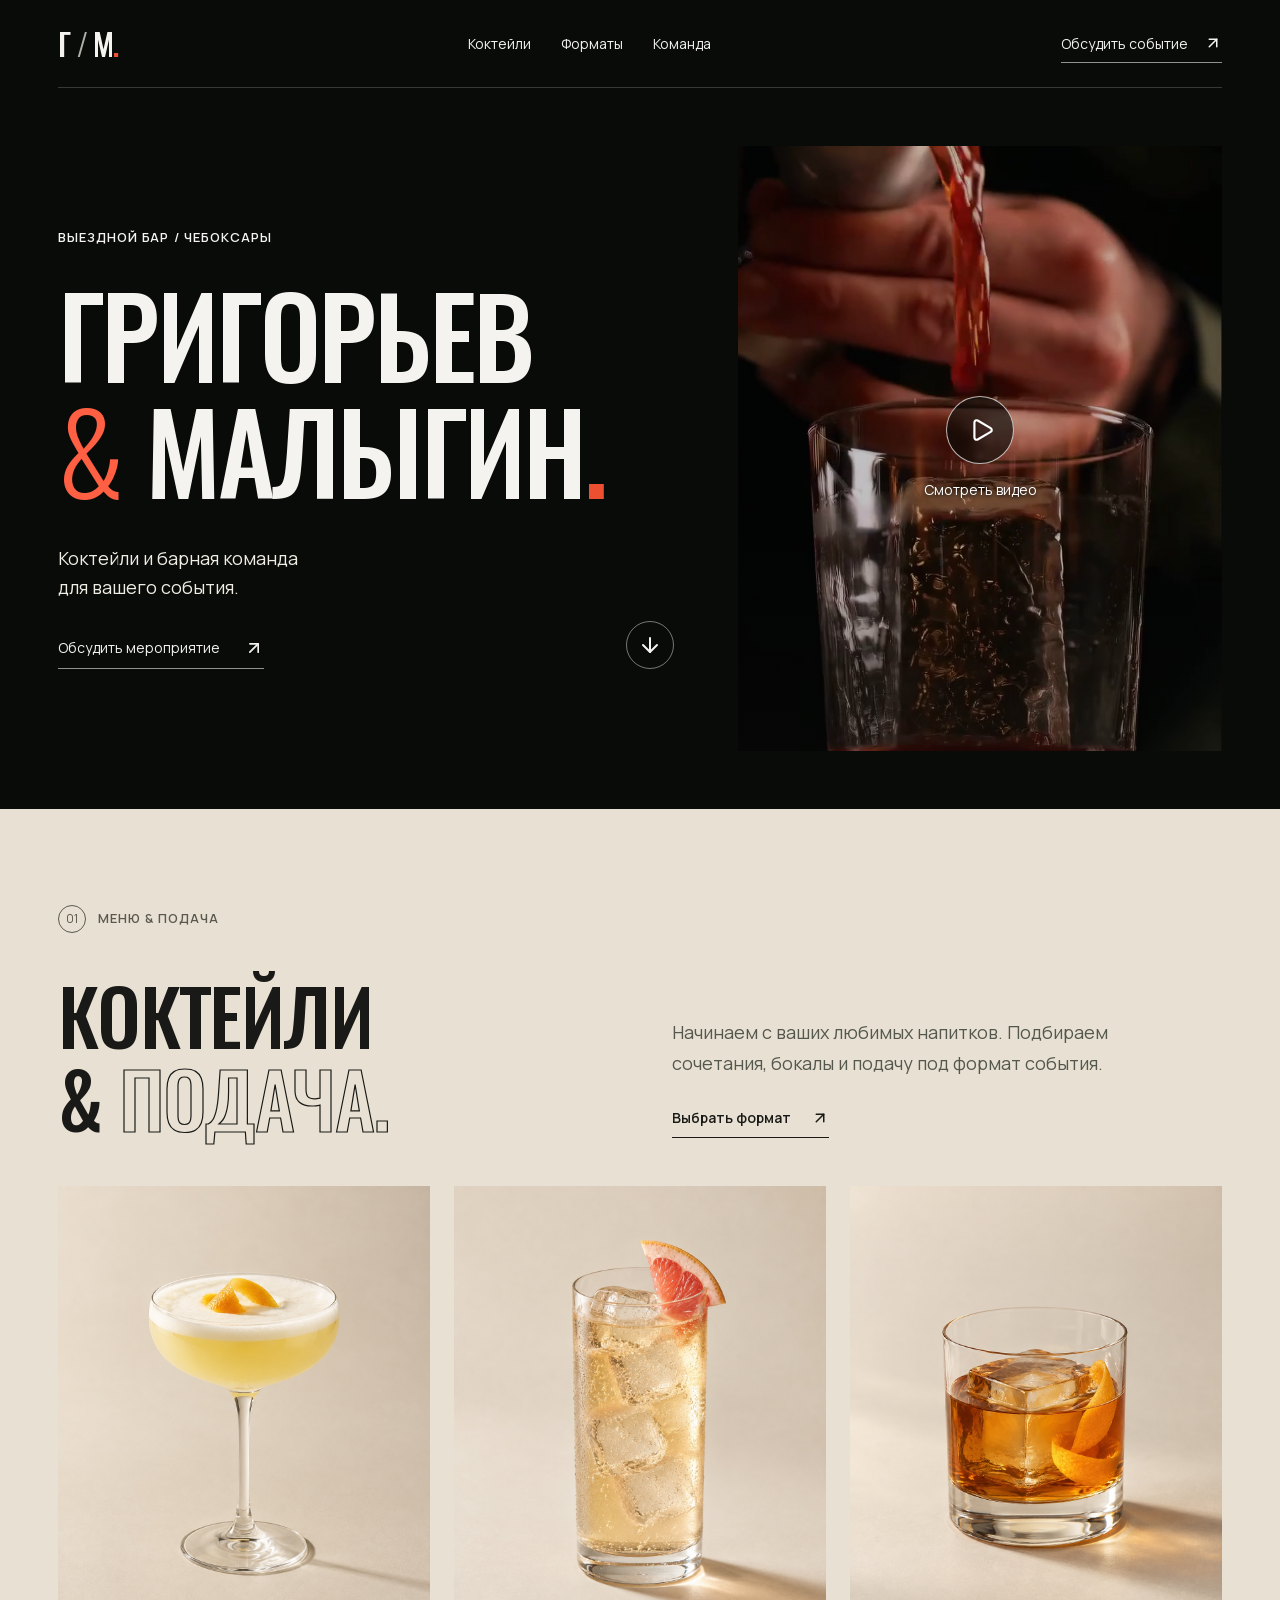
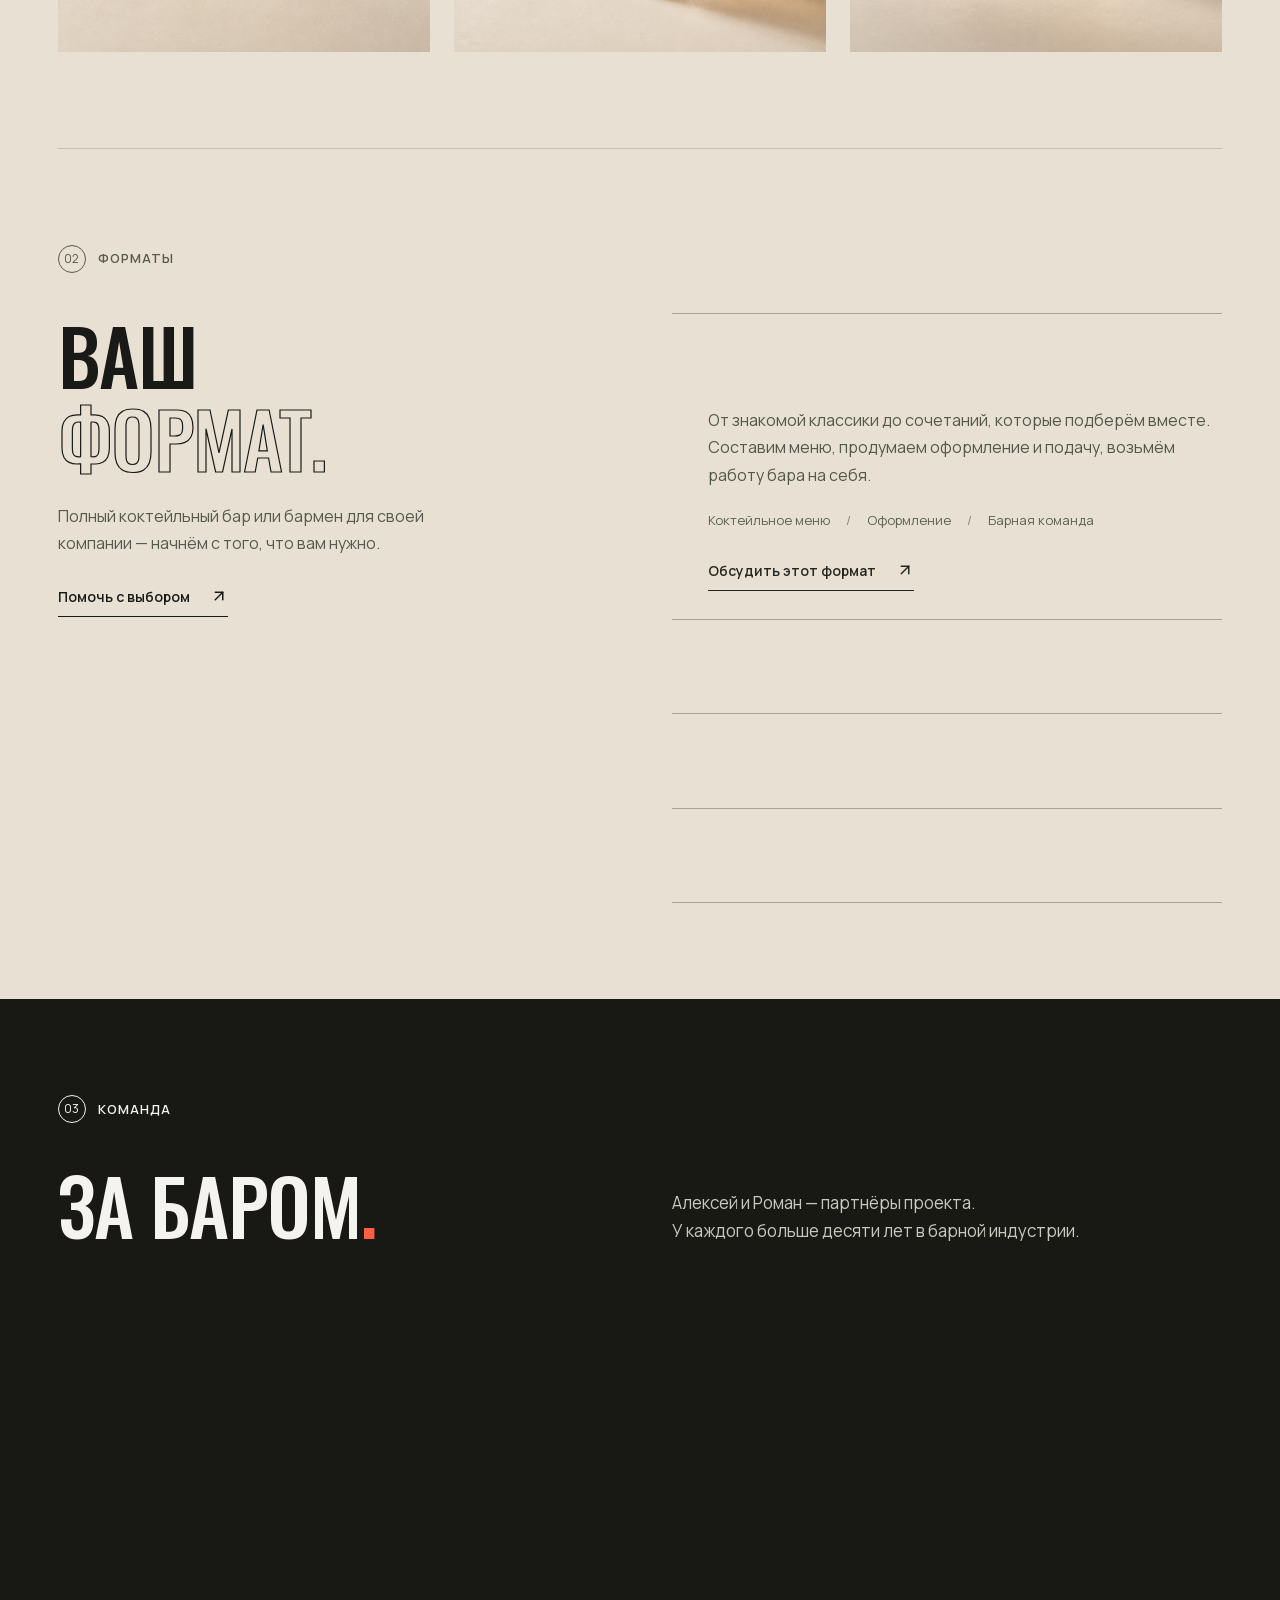
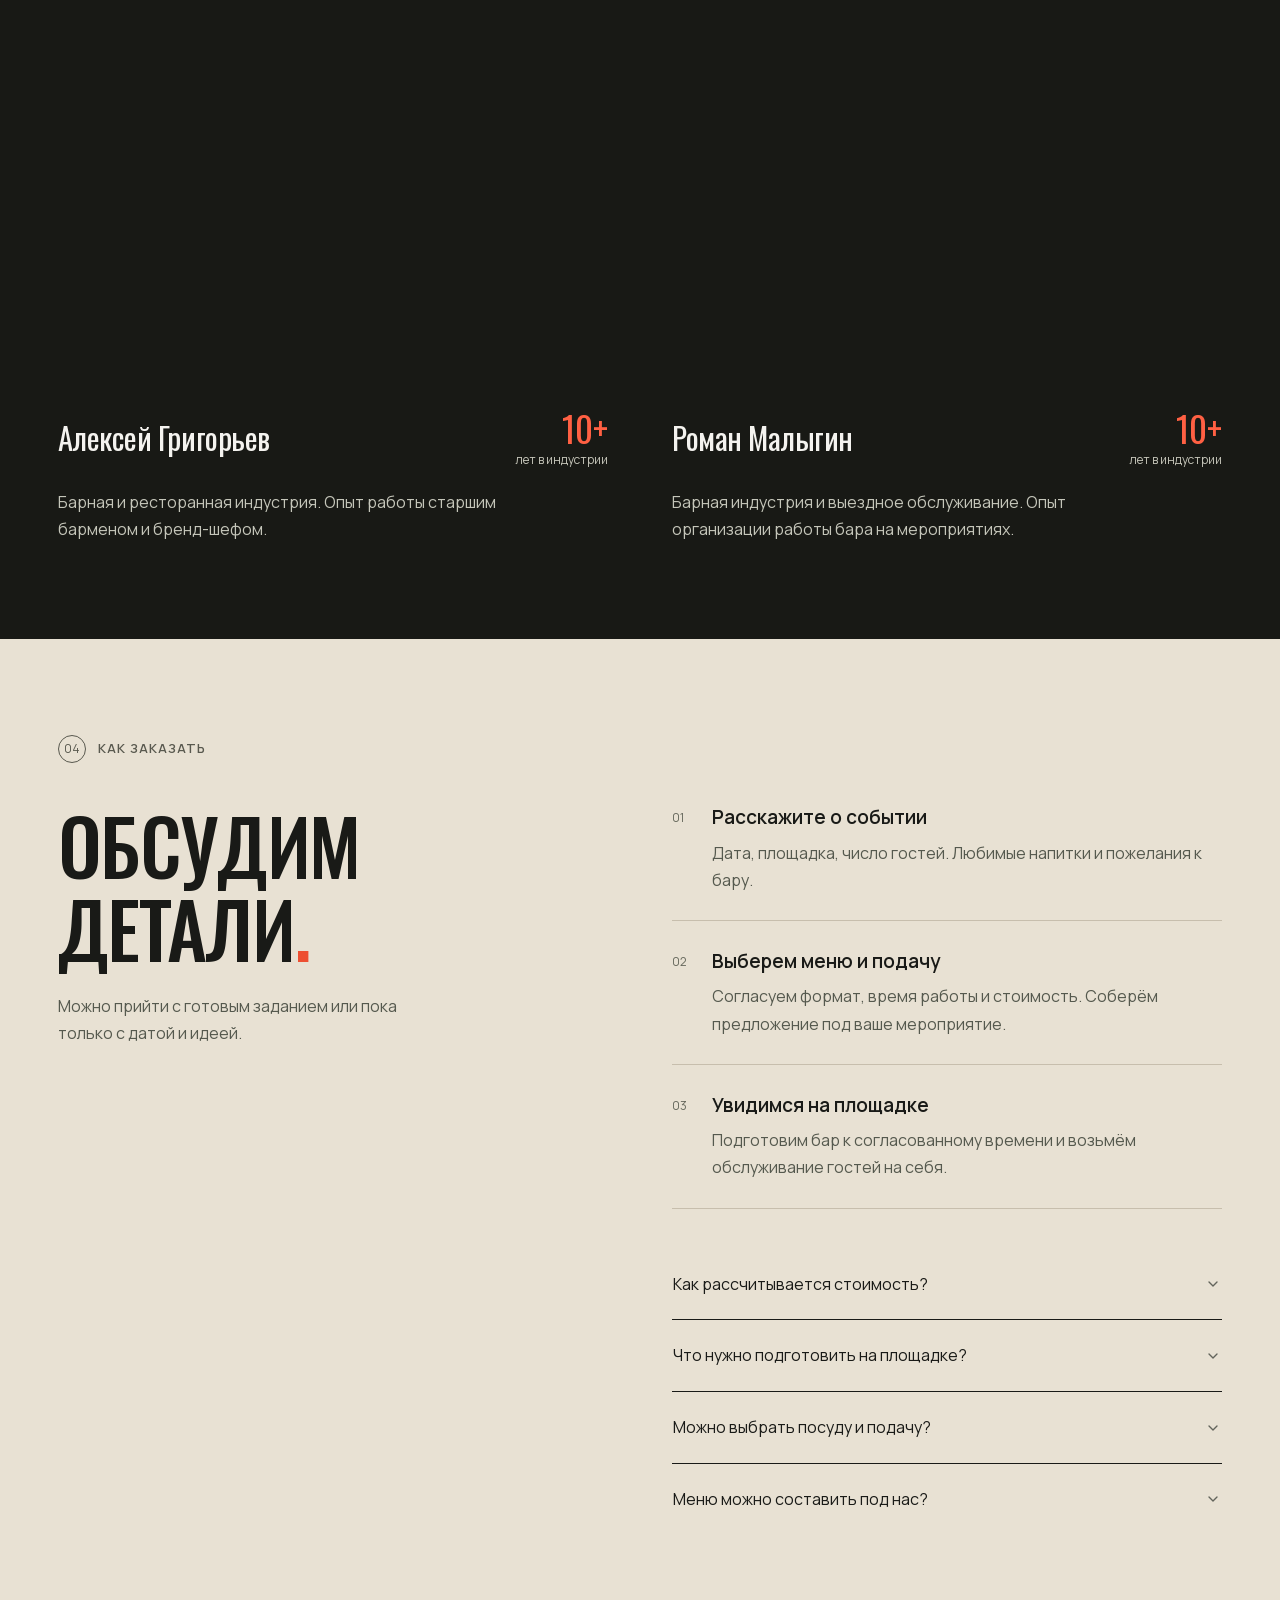
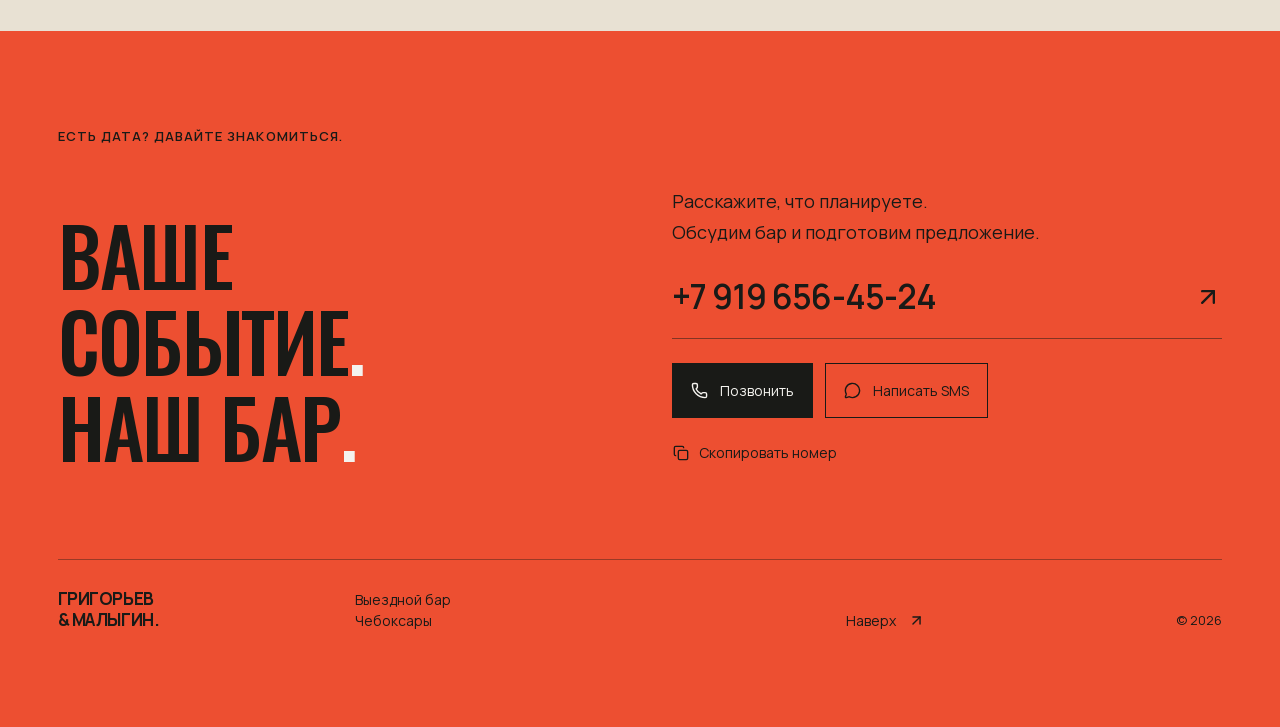
==== index.html @ aa50ca81 "Improve mobile playback and reduce initial page load" ====
<!doctype html><html lang="ru"><head><meta charset="utf-8"><meta name="viewport" content="width=device-width,initial-scale=1"><meta name="robots" content="noindex,nofollow"><title>Григорьев & Малыгин — выездной бар</title><link rel="icon" href="[data-uri]"><style>/*! tailwindcss v4.2.1 | MIT License | https://tailwindcss.com */
@layer properties;
@layer theme, base, components, utilities;
@layer theme {
  :root, :host {
    --font-mono: ui-monospace, SFMono-Regular, Menlo, Monaco, Consolas, "Liberation Mono",
      "Courier New", monospace;
    --color-black: #000;
    --color-white: #fff;
    --spacing: 0.25rem;
    --container-xs: 20rem;
    --container-sm: 24rem;
    --text-xs: 0.75rem;
    --text-xs--line-height: calc(1 / 0.75);
    --text-sm: 0.875rem;
    --text-sm--line-height: calc(1.25 / 0.875);
    --text-base: 1rem;
    --text-base--line-height: calc(1.5 / 1);
    --font-weight-normal: 400;
    --font-weight-medium: 500;
    --tracking-tight: -0.025em;
    --tracking-widest: 0.1em;
    --leading-tight: 1.25;
    --leading-snug: 1.375;
    --leading-normal: 1.5;
    --leading-relaxed: 1.625;
    --radius-sm: 0.25rem;
    --radius-md: 0.375rem;
    --radius-xl: 0.75rem;
    --radius-2xl: 1rem;
    --radius-4xl: 2rem;
    --ease-in-out: cubic-bezier(0.4, 0, 0.2, 1);
    --animate-spin: spin 1s linear infinite;
    --animate-pulse: pulse 2s cubic-bezier(0.4, 0, 0.6, 1) infinite;
    --blur-xs: 4px;
    --aspect-video: 16 / 9;
    --default-transition-duration: 150ms;
    --default-transition-timing-function: cubic-bezier(0.4, 0, 0.2, 1);
    --default-font-family: var(--font-body);
    --default-mono-font-family: var(--font-mono);
    --color-border: var(--border);
    --color-popover: var(--popover);
  }
}
@layer base {
  *, ::after, ::before, ::backdrop, ::file-selector-button {
    box-sizing: border-box;
    margin: 0;
    padding: 0;
    border: 0 solid;
  }
  html, :host {
    line-height: 1.5;
    -webkit-text-size-adjust: 100%;
    tab-size: 4;
    font-family: var(--default-font-family, ui-sans-serif, system-ui, sans-serif, "Apple Color Emoji", "Segoe UI Emoji", "Segoe UI Symbol", "Noto Color Emoji");
    font-feature-settings: var(--default-font-feature-settings, normal);
    font-variation-settings: var(--default-font-variation-settings, normal);
    -webkit-tap-highlight-color: transparent;
  }
  hr {
    height: 0;
    color: inherit;
    border-top-width: 1px;
  }
  abbr:where([title]) {
    -webkit-text-decoration: underline dotted;
    text-decoration: underline dotted;
  }
  h1, h2, h3, h4, h5, h6 {
    font-size: inherit;
    font-weight: inherit;
  }
  a {
    color: inherit;
    -webkit-text-decoration: inherit;
    text-decoration: inherit;
  }
  b, strong {
    font-weight: bolder;
  }
  code, kbd, samp, pre {
    font-family: var(--default-mono-font-family, ui-monospace, SFMono-Regular, Menlo, Monaco, Consolas, "Liberation Mono", "Courier New", monospace);
    font-feature-settings: var(--default-mono-font-feature-settings, normal);
    font-variation-settings: var(--default-mono-font-variation-settings, normal);
    font-size: 1em;
  }
  small {
    font-size: 80%;
  }
  sub, sup {
    font-size: 75%;
    line-height: 0;
    position: relative;
    vertical-align: baseline;
  }
  sub {
    bottom: -0.25em;
  }
  sup {
    top: -0.5em;
  }
  table {
    text-indent: 0;
    border-color: inherit;
    border-collapse: collapse;
  }
  :-moz-focusring {
    outline: auto;
  }
  progress {
    vertical-align: baseline;
  }
  summary {
    display: list-item;
  }
  ol, ul, menu {
    list-style: none;
  }
  img, svg, video, canvas, audio, iframe, embed, object {
    display: block;
    vertical-align: middle;
  }
  img, video {
    max-width: 100%;
    height: auto;
  }
  button, input, select, optgroup, textarea, ::file-selector-button {
    font: inherit;
    font-feature-settings: inherit;
    font-variation-settings: inherit;
    letter-spacing: inherit;
    color: inherit;
    border-radius: 0;
    background-color: transparent;
    opacity: 1;
  }
  :where(select:is([multiple], [size])) optgroup {
    font-weight: bolder;
  }
  :where(select:is([multiple], [size])) optgroup option {
    padding-inline-start: 20px;
  }
  ::file-selector-button {
    margin-inline-end: 4px;
  }
  ::placeholder {
    opacity: 1;
  }
  @supports (not (-webkit-appearance: -apple-pay-button))  or (contain-intrinsic-size: 1px) {
    ::placeholder {
      color: currentcolor;
      @supports (color: color-mix(in lab, red, red)) {
        color: color-mix(in oklab, currentcolor 50%, transparent);
      }
    }
  }
  textarea {
    resize: vertical;
  }
  ::-webkit-search-decoration {
    -webkit-appearance: none;
  }
  ::-webkit-date-and-time-value {
    min-height: 1lh;
    text-align: inherit;
  }
  ::-webkit-datetime-edit {
    display: inline-flex;
  }
  ::-webkit-datetime-edit-fields-wrapper {
    padding: 0;
  }
  ::-webkit-datetime-edit, ::-webkit-datetime-edit-year-field, ::-webkit-datetime-edit-month-field, ::-webkit-datetime-edit-day-field, ::-webkit-datetime-edit-hour-field, ::-webkit-datetime-edit-minute-field, ::-webkit-datetime-edit-second-field, ::-webkit-datetime-edit-millisecond-field, ::-webkit-datetime-edit-meridiem-field {
    padding-block: 0;
  }
  ::-webkit-calendar-picker-indicator {
    line-height: 1;
  }
  :-moz-ui-invalid {
    box-shadow: none;
  }
  button, input:where([type="button"], [type="reset"], [type="submit"]), ::file-selector-button {
    appearance: button;
  }
  ::-webkit-inner-spin-button, ::-webkit-outer-spin-button {
    height: auto;
  }
  [hidden]:where(:not([hidden="until-found"])) {
    display: none !important;
  }
}
@layer utilities {
  .\@container\/card-header {
    container-type: inline-size;
    container-name: card-header;
  }
  .\@container\/field-group {
    container-type: inline-size;
    container-name: field-group;
  }
  .pointer-events-auto {
    pointer-events: auto;
  }
  .pointer-events-none {
    pointer-events: none;
  }
  .invisible {
    visibility: hidden;
  }
  .visible {
    visibility: visible;
  }
  .sr-only {
    position: absolute;
    width: 1px;
    height: 1px;
    padding: 0;
    margin: -1px;
    overflow: hidden;
    clip-path: inset(50%);
    white-space: nowrap;
    border-width: 0;
  }
  .absolute {
    position: absolute;
  }
  .fixed {
    position: fixed;
  }
  .relative {
    position: relative;
  }
  .inset-0 {
    inset: calc(var(--spacing) * 0);
  }
  .inset-x-0 {
    inset-inline: calc(var(--spacing) * 0);
  }
  .inset-x-4 {
    inset-inline: calc(var(--spacing) * 4);
  }
  .inset-y-0 {
    inset-block: calc(var(--spacing) * 0);
  }
  .inset-s-1\/2 {
    inset-inline-start: calc(1 / 2 * 100%);
  }
  .start {
    inset-inline-start: var(--spacing);
  }
  .end {
    inset-inline-end: var(--spacing);
  }
  .-top-12 {
    top: calc(var(--spacing) * -12);
  }
  .top-0 {
    top: calc(var(--spacing) * 0);
  }
  .top-1\.5 {
    top: calc(var(--spacing) * 1.5);
  }
  .top-1\/2 {
    top: calc(1 / 2 * 100%);
  }
  .top-1\/3 {
    top: calc(1 / 3 * 100%);
  }
  .top-2 {
    top: calc(var(--spacing) * 2);
  }
  .top-3 {
    top: calc(var(--spacing) * 3);
  }
  .top-3\.5 {
    top: calc(var(--spacing) * 3.5);
  }
  .top-\[60\%\] {
    top: 60%;
  }
  .top-full {
    top: 100%;
  }
  .top-px {
    top: 1px;
  }
  .-right-12 {
    right: calc(var(--spacing) * -12);
  }
  .right-0 {
    right: calc(var(--spacing) * 0);
  }
  .right-1 {
    right: calc(var(--spacing) * 1);
  }
  .right-2 {
    right: calc(var(--spacing) * 2);
  }
  .right-2\.5 {
    right: calc(var(--spacing) * 2.5);
  }
  .right-3 {
    right: calc(var(--spacing) * 3);
  }
  .-bottom-12 {
    bottom: calc(var(--spacing) * -12);
  }
  .bottom-0 {
    bottom: calc(var(--spacing) * 0);
  }
  .bottom-4 {
    bottom: calc(var(--spacing) * 4);
  }
  .-left-12 {
    left: calc(var(--spacing) * -12);
  }
  .left-1\.5 {
    left: calc(var(--spacing) * 1.5);
  }
  .left-1\/2 {
    left: calc(1 / 2 * 100%);
  }
  .left-3 {
    left: calc(var(--spacing) * 3);
  }
  .isolate {
    isolation: isolate;
  }
  .z-0 {
    z-index: 0;
  }
  .z-1 {
    z-index: 1;
  }
  .z-10 {
    z-index: 10;
  }
  .z-20 {
    z-index: 20;
  }
  .z-50 {
    z-index: 50;
  }
  .z-\[calc\(1000-var\(--toast-index\)\)\] {
    z-index: calc(1000 - var(--toast-index));
  }
  .order-first {
    order: -9999;
  }
  .order-last {
    order: 9999;
  }
  .col-start-2 {
    grid-column-start: 2;
  }
  .row-span-2 {
    grid-row: span 2 / span 2;
  }
  .row-start-1 {
    grid-row-start: 1;
  }
  .m-\(--drawer-inset\,0px\) {
    margin: var(--drawer-inset,0px);
  }
  .-mx-1 {
    margin-inline: calc(var(--spacing) * -1);
  }
  .-mx-4 {
    margin-inline: calc(var(--spacing) * -4);
  }
  .mx-2 {
    margin-inline: calc(var(--spacing) * 2);
  }
  .mx-3\.5 {
    margin-inline: calc(var(--spacing) * 3.5);
  }
  .mx-auto {
    margin-inline: auto;
  }
  .-my-2 {
    margin-block: calc(var(--spacing) * -2);
  }
  .my-0\.5 {
    margin-block: calc(var(--spacing) * 0.5);
  }
  .my-1 {
    margin-block: calc(var(--spacing) * 1);
  }
  .my-2 {
    margin-block: calc(var(--spacing) * 2);
  }
  .my-auto {
    margin-block: auto;
  }
  .-mt-4 {
    margin-top: calc(var(--spacing) * -4);
  }
  .mt-0\.5 {
    margin-top: calc(var(--spacing) * 0.5);
  }
  .mt-2 {
    margin-top: calc(var(--spacing) * 2);
  }
  .mt-4 {
    margin-top: calc(var(--spacing) * 4);
  }
  .mt-auto {
    margin-top: auto;
  }
  .-mb-4 {
    margin-bottom: calc(var(--spacing) * -4);
  }
  .mb-1\.5 {
    margin-bottom: calc(var(--spacing) * 1.5);
  }
  .mb-2 {
    margin-bottom: calc(var(--spacing) * 2);
  }
  .-ml-1 {
    margin-left: calc(var(--spacing) * -1);
  }
  .-ml-4 {
    margin-left: calc(var(--spacing) * -4);
  }
  .ml-1 {
    margin-left: calc(var(--spacing) * 1);
  }
  .ml-4 {
    margin-left: calc(var(--spacing) * 4);
  }
  .ml-auto {
    margin-left: auto;
  }
  .line-clamp-1 {
    overflow: hidden;
    display: -webkit-box;
    -webkit-box-orient: vertical;
    -webkit-line-clamp: 1;
  }
  .line-clamp-2 {
    overflow: hidden;
    display: -webkit-box;
    -webkit-box-orient: vertical;
    -webkit-line-clamp: 2;
  }
  .no-scrollbar {
    -ms-overflow-style: none;
    scrollbar-width: none;
    &::-webkit-scrollbar {
      display: none;
    }
  }
  .block {
    display: block;
  }
  .flex {
    display: flex;
  }
  .grid {
    display: grid;
  }
  .hidden {
    display: none;
  }
  .inline-flex {
    display: inline-flex;
  }
  .table {
    display: table;
  }
  .table-caption {
    display: table-caption;
  }
  .table-cell {
    display: table-cell;
  }
  .table-row {
    display: table-row;
  }
  .field-sizing-content {
    field-sizing: content;
  }
  .aspect-\(--ratio\) {
    aspect-ratio: var(--ratio);
  }
  .aspect-square {
    aspect-ratio: 1 / 1;
  }
  .aspect-video {
    aspect-ratio: var(--aspect-video);
  }
  .size-\(--cell-size\) {
    width: var(--cell-size);
    height: var(--cell-size);
  }
  .size-2 {
    width: calc(var(--spacing) * 2);
    height: calc(var(--spacing) * 2);
  }
  .size-2\.5 {
    width: calc(var(--spacing) * 2.5);
    height: calc(var(--spacing) * 2.5);
  }
  .size-3 {
    width: calc(var(--spacing) * 3);
    height: calc(var(--spacing) * 3);
  }
  .size-4 {
    width: calc(var(--spacing) * 4);
    height: calc(var(--spacing) * 4);
  }
  .size-5 {
    width: calc(var(--spacing) * 5);
    height: calc(var(--spacing) * 5);
  }
  .size-6 {
    width: calc(var(--spacing) * 6);
    height: calc(var(--spacing) * 6);
  }
  .size-7 {
    width: calc(var(--spacing) * 7);
    height: calc(var(--spacing) * 7);
  }
  .size-8 {
    width: calc(var(--spacing) * 8);
    height: calc(var(--spacing) * 8);
  }
  .size-9 {
    width: calc(var(--spacing) * 9);
    height: calc(var(--spacing) * 9);
  }
  .size-10 {
    width: calc(var(--spacing) * 10);
    height: calc(var(--spacing) * 10);
  }
  .size-auto {
    width: auto;
    height: auto;
  }
  .size-full {
    width: 100%;
    height: 100%;
  }
  .h-\(--accordion-panel-height\) {
    height: var(--accordion-panel-height);
  }
  .h-\(--cell-size\) {
    height: var(--cell-size);
  }
  .h-\(--drawer-content-height\) {
    height: var(--drawer-content-height);
  }
  .h-\(--height\) {
    height: var(--height);
  }
  .h-\(--popup-height\) {
    height: var(--popup-height);
  }
  .h-\(--positioner-height\) {
    height: var(--positioner-height);
  }
  .h-1 {
    height: calc(var(--spacing) * 1);
  }
  .h-1\.5 {
    height: calc(var(--spacing) * 1.5);
  }
  .h-2 {
    height: calc(var(--spacing) * 2);
  }
  .h-2\.5 {
    height: calc(var(--spacing) * 2.5);
  }
  .h-4 {
    height: calc(var(--spacing) * 4);
  }
  .h-5 {
    height: calc(var(--spacing) * 5);
  }
  .h-6 {
    height: calc(var(--spacing) * 6);
  }
  .h-7 {
    height: calc(var(--spacing) * 7);
  }
  .h-8 {
    height: calc(var(--spacing) * 8);
  }
  .h-8\! {
    height: calc(var(--spacing) * 8) !important;
  }
  .h-9 {
    height: calc(var(--spacing) * 9);
  }
  .h-10 {
    height: calc(var(--spacing) * 10);
  }
  .h-12 {
    height: calc(var(--spacing) * 12);
  }
  .h-\[calc\(--spacing\(5\.25\)\)\] {
    height: calc(calc(var(--spacing) * 5.25));
  }
  .h-\[calc\(100\%-1px\)\] {
    height: calc(100% - 1px);
  }
  .h-auto {
    height: auto;
  }
  .h-full {
    height: 100%;
  }
  .h-max {
    height: max-content;
  }
  .h-px {
    height: 1px;
  }
  .h-svh {
    height: 100svh;
  }
  .max-h-\(--available-height\) {
    max-height: var(--available-height);
  }
  .max-h-\(--drawer-content-max-height\,none\) {
    max-height: var(--drawer-content-max-height,none);
  }
  .max-h-72 {
    max-height: calc(var(--spacing) * 72);
  }
  .max-h-\[min\(calc\(--spacing\(72\)---spacing\(9\)\)\,calc\(var\(--available-height\)---spacing\(9\)\)\)\] {
    max-height: min(calc(calc(var(--spacing) * 72) - calc(var(--spacing) * 9)), calc(var(--available-height) - calc(var(--spacing) * 9)));
  }
  .min-h-0 {
    min-height: calc(var(--spacing) * 0);
  }
  .min-h-4 {
    min-height: calc(var(--spacing) * 4);
  }
  .min-h-8 {
    min-height: calc(var(--spacing) * 8);
  }
  .min-h-16 {
    min-height: calc(var(--spacing) * 16);
  }
  .min-h-dvh {
    min-height: 100dvh;
  }
  .min-h-full {
    min-height: 100%;
  }
  .min-h-svh {
    min-height: 100svh;
  }
  .w-\(--anchor-width\) {
    width: var(--anchor-width);
  }
  .w-\(--cell-size\) {
    width: var(--cell-size);
  }
  .w-\(--drawer-content-width\,auto\) {
    width: var(--drawer-content-width,auto);
  }
  .w-\(--popup-width\) {
    width: var(--popup-width);
  }
  .w-\(--positioner-width\) {
    width: var(--positioner-width);
  }
  .w-\(--sidebar-width\) {
    width: var(--sidebar-width);
  }
  .w-0 {
    width: calc(var(--spacing) * 0);
  }
  .w-1 {
    width: calc(var(--spacing) * 1);
  }
  .w-2 {
    width: calc(var(--spacing) * 2);
  }
  .w-2\.5 {
    width: calc(var(--spacing) * 2.5);
  }
  .w-4 {
    width: calc(var(--spacing) * 4);
  }
  .w-5 {
    width: calc(var(--spacing) * 5);
  }
  .w-10 {
    width: calc(var(--spacing) * 10);
  }
  .w-24 {
    width: calc(var(--spacing) * 24);
  }
  .w-64 {
    width: calc(var(--spacing) * 64);
  }
  .w-72 {
    width: calc(var(--spacing) * 72);
  }
  .w-auto {
    width: auto;
  }
  .w-fit {
    width: fit-content;
  }
  .w-full {
    width: 100%;
  }
  .w-max {
    width: max-content;
  }
  .w-px {
    width: 1px;
  }
  .max-w-\(--available-width\) {
    max-width: var(--available-width);
  }
  .max-w-\(--skeleton-width\) {
    max-width: var(--skeleton-width);
  }
  .max-w-\[80\%\] {
    max-width: 80%;
  }
  .max-w-\[calc\(100\%-2rem\)\] {
    max-width: calc(100% - 2rem);
  }
  .max-w-full {
    max-width: 100%;
  }
  .max-w-max {
    max-width: max-content;
  }
  .max-w-sm {
    max-width: var(--container-sm);
  }
  .max-w-xs {
    max-width: var(--container-xs);
  }
  .min-w-\(--cell-size\) {
    min-width: var(--cell-size);
  }
  .min-w-0 {
    min-width: calc(var(--spacing) * 0);
  }
  .min-w-5 {
    min-width: calc(var(--spacing) * 5);
  }
  .min-w-7 {
    min-width: calc(var(--spacing) * 7);
  }
  .min-w-8 {
    min-width: calc(var(--spacing) * 8);
  }
  .min-w-9 {
    min-width: calc(var(--spacing) * 9);
  }
  .min-w-16 {
    min-width: calc(var(--spacing) * 16);
  }
  .min-w-32 {
    min-width: calc(var(--spacing) * 32);
  }
  .min-w-36 {
    min-width: calc(var(--spacing) * 36);
  }
  .min-w-40 {
    min-width: calc(var(--spacing) * 40);
  }
  .min-w-\[96px\] {
    min-width: 96px;
  }
  .min-w-\[calc\(var\(--anchor-width\)\+--spacing\(7\)\)\] {
    min-width: calc(var(--anchor-width) + calc(var(--spacing) * 7));
  }
  .flex-1 {
    flex: 1;
  }
  .shrink-0 {
    flex-shrink: 0;
  }
  .grow {
    flex-grow: 1;
  }
  .grow-0 {
    flex-grow: 0;
  }
  .basis-full {
    flex-basis: 100%;
  }
  .caption-bottom {
    caption-side: bottom;
  }
  .border-collapse {
    border-collapse: collapse;
  }
  .origin-\(--transform-origin\) {
    transform-origin: var(--transform-origin);
  }
  .origin-bottom {
    transform-origin: bottom;
  }
  .-translate-x-1\/2 {
    --tw-translate-x: calc(calc(1 / 2 * 100%) * -1);
    translate: var(--tw-translate-x) var(--tw-translate-y);
  }
  .-translate-x-px {
    --tw-translate-x: -1px;
    translate: var(--tw-translate-x) var(--tw-translate-y);
  }
  .translate-x-px {
    --tw-translate-x: 1px;
    translate: var(--tw-translate-x) var(--tw-translate-y);
  }
  .-translate-y-1\/2 {
    --tw-translate-y: calc(calc(1 / 2 * 100%) * -1);
    translate: var(--tw-translate-x) var(--tw-translate-y);
  }
  .-translate-y-3\/4 {
    --tw-translate-y: calc(calc(3 / 4 * 100%) * -1);
    translate: var(--tw-translate-x) var(--tw-translate-y);
  }
  .translate-y-0 {
    --tw-translate-y: calc(var(--spacing) * 0);
    translate: var(--tw-translate-x) var(--tw-translate-y);
  }
  .translate-y-3\/4 {
    --tw-translate-y: calc(3 / 4 * 100%);
    translate: var(--tw-translate-x) var(--tw-translate-y);
  }
  .translate-y-\[calc\(-50\%-2px\)\] {
    --tw-translate-y: calc(-50% - 2px);
    translate: var(--tw-translate-x) var(--tw-translate-y);
  }
  .rotate-45 {
    rotate: 45deg;
  }
  .rotate-90 {
    rotate: 90deg;
  }
  .\[transform\:translateX\(var\(--toast-swipe-movement-x\)\)_translateY\(calc\(var\(--toast-swipe-movement-y\)-\(var\(--toast-index\)\*var\(--peek\)\)-\(var\(--shrink\)\*var\(--height\)\)\)\)_scale\(var\(--scale\)\)\] {
    transform: translateX(var(--toast-swipe-movement-x)) translateY(calc(var(--toast-swipe-movement-y) - (var(--toast-index) * var(--peek)) - (var(--shrink) * var(--height)))) scale(var(--scale));
  }
  .transform-\[translate3d\(var\(--translate-x\,0px\)\,var\(--translate-y\,0px\)\,0\)_scale\(var\(--stack-scale\)\)\] {
    transform: translate3d(var(--translate-x,0px),var(--translate-y,0px),0) scale(var(--stack-scale));
  }
  .scroll-fade-x {
    --_scroll-fade-size-s: var(
    --scroll-fade-s-size,
    var(--scroll-fade-size, min(12%, calc(var(--spacing) * 10)))
  );
    --_scroll-fade-size-e: var(
    --scroll-fade-e-size,
    var(--scroll-fade-size, min(12%, calc(var(--spacing) * 10)))
  );
    --scroll-fade-inline: linear-gradient(
    to right,
    transparent 0,
    #000 var(--scroll-fade-s, 0px),
    #000 calc(100% - var(--scroll-fade-e, 0px)),
    transparent 100%
  );
    &:where([dir="rtl"], [dir="rtl"] *) {
      --scroll-fade-inline: linear-gradient(
      to left,
      transparent 0,
      #000 var(--scroll-fade-s, 0px),
      #000 calc(100% - var(--scroll-fade-e, 0px)),
      transparent 100%
    );
    }
    -webkit-mask-image: var(--scroll-fade-mask, var(--scroll-fade-inline));
    mask-image: var(--scroll-fade-mask, var(--scroll-fade-inline));
    -webkit-mask-composite: source-in;
    mask-composite: intersect;
    -webkit-mask-repeat: no-repeat;
    mask-repeat: no-repeat;
    @supports (animation-timeline: scroll()) {
      animation: scroll-fade-reveal-s 1ms ease-in-out, scroll-fade-reveal-e 1ms ease-in-out;
      animation-timeline: scroll(self inline), scroll(self inline);
      animation-range: 0 var(--scroll-fade-reveal, calc(var(--spacing) * 24)), calc(100% - var(--scroll-fade-reveal, calc(var(--spacing) * 24))) 100%;
      animation-fill-mode: both;
    }
    @supports not (animation-timeline: scroll()) {
      --scroll-fade-s: var(--_scroll-fade-size-s);
      --scroll-fade-e: var(--_scroll-fade-size-e);
    }
  }
  .scroll-fade-b {
    --_scroll-fade-size-b: var(
    --scroll-fade-b-size,
    var(--scroll-fade-size, min(12%, calc(var(--spacing) * 10)))
  );
    --scroll-fade-mask: linear-gradient(
    to bottom,
    #000 0,
    #000 calc(100% - var(--scroll-fade-b, 0px)),
    transparent 100%
  );
    -webkit-mask-image: var(--scroll-fade-mask);
    mask-image: var(--scroll-fade-mask);
    -webkit-mask-composite: source-in;
    mask-composite: intersect;
    -webkit-mask-repeat: no-repeat;
    mask-repeat: no-repeat;
    @supports (animation-timeline: scroll()) {
      animation: scroll-fade-reveal-b 1ms ease-in-out;
      animation-timeline: scroll(self y);
      animation-range: calc( 100% - var(--scroll-fade-reveal, calc(var(--spacing) * 24)) ) 100%;
      animation-fill-mode: both;
    }
    @supports not (animation-timeline: scroll()) {
      --scroll-fade-b: var(--_scroll-fade-size-b);
    }
  }
  .animate-caret-blink {
    animation: caret-blink 1.25s ease-out infinite;
  }
  .animate-pulse {
    animation: var(--animate-pulse);
  }
  .animate-spin {
    animation: var(--animate-spin);
  }
  .cursor-default {
    cursor: default;
  }
  .cursor-grab {
    cursor: grab;
  }
  .cursor-text {
    cursor: text;
  }
  .touch-manipulation {
    touch-action: manipulation;
  }
  .touch-none {
    touch-action: none;
  }
  .resize-none {
    resize: none;
  }
  .snap-x {
    scroll-snap-type: x var(--tw-scroll-snap-strictness);
  }
  .snap-mandatory {
    --tw-scroll-snap-strictness: mandatory;
  }
  .scroll-my-1 {
    scroll-margin-block: calc(var(--spacing) * 1);
  }
  .scroll-px-1 {
    scroll-padding-inline: calc(var(--spacing) * 1);
  }
  .scroll-py-1 {
    scroll-padding-block: calc(var(--spacing) * 1);
  }
  .list-disc {
    list-style-type: disc;
  }
  .list-none {
    list-style-type: none;
  }
  .appearance-none {
    appearance: none;
  }
  .auto-rows-min {
    grid-auto-rows: min-content;
  }
  .grid-rows-\[auto_1fr\] {
    grid-template-rows: auto 1fr;
  }
  .flex-col {
    flex-direction: column;
  }
  .flex-col-reverse {
    flex-direction: column-reverse;
  }
  .flex-row {
    flex-direction: row;
  }
  .flex-wrap {
    flex-wrap: wrap;
  }
  .place-content-center {
    place-content: center;
  }
  .place-items-center {
    place-items: center;
  }
  .items-center {
    align-items: center;
  }
  .items-end {
    align-items: flex-end;
  }
  .items-start {
    align-items: flex-start;
  }
  .items-stretch {
    align-items: stretch;
  }
  .justify-between {
    justify-content: space-between;
  }
  .justify-center {
    justify-content: center;
  }
  .justify-start {
    justify-content: flex-start;
  }
  .gap-\(--card-spacing\) {
    gap: var(--card-spacing);
  }
  .gap-0 {
    gap: calc(var(--spacing) * 0);
  }
  .gap-0\.5 {
    gap: calc(var(--spacing) * 0.5);
  }
  .gap-1 {
    gap: calc(var(--spacing) * 1);
  }
  .gap-1\.5 {
    gap: calc(var(--spacing) * 1.5);
  }
  .gap-2 {
    gap: calc(var(--spacing) * 2);
  }
  .gap-2\.5 {
    gap: calc(var(--spacing) * 2.5);
  }
  .gap-3 {
    gap: calc(var(--spacing) * 3);
  }
  .gap-4 {
    gap: calc(var(--spacing) * 4);
  }
  .gap-5 {
    gap: calc(var(--spacing) * 5);
  }
  .gap-6 {
    gap: calc(var(--spacing) * 6);
  }
  .gap-\[--spacing\(var\(--gap\)\)\] {
    gap: calc(var(--spacing) * var(--gap));
  }
  .-space-x-2 {
    :where(& > :not(:last-child)) {
      --tw-space-x-reverse: 0;
      margin-inline-start: calc(calc(var(--spacing) * -2) * var(--tw-space-x-reverse));
      margin-inline-end: calc(calc(var(--spacing) * -2) * calc(1 - var(--tw-space-x-reverse)));
    }
  }
  .self-end {
    align-self: flex-end;
  }
  .self-start {
    align-self: flex-start;
  }
  .self-stretch {
    align-self: stretch;
  }
  .justify-self-end {
    justify-self: flex-end;
  }
  .truncate {
    overflow: hidden;
    text-overflow: ellipsis;
    white-space: nowrap;
  }
  .overflow-auto {
    overflow: auto;
  }
  .overflow-hidden {
    overflow: hidden;
  }
  .overflow-x-auto {
    overflow-x: auto;
  }
  .overflow-x-hidden {
    overflow-x: hidden;
  }
  .overflow-y-auto {
    overflow-y: auto;
  }
  .overscroll-contain {
    overscroll-behavior: contain;
  }
  .overscroll-x-contain {
    overscroll-behavior-x: contain;
  }
  .rounded-\(--cell-radius\) {
    border-radius: var(--cell-radius);
  }
  .rounded-2xl {
    border-radius: var(--radius-2xl);
  }
  .rounded-4xl {
    border-radius: var(--radius-4xl);
  }
  .rounded-\[2px\] {
    border-radius: 2px;
  }
  .rounded-\[4px\] {
    border-radius: 4px;
  }
  .rounded-\[calc\(var\(--radius\)-3px\)\] {
    border-radius: calc(var(--radius) - 3px);
  }
  .rounded-\[inherit\] {
    border-radius: inherit;
  }
  .rounded-\[min\(var\(--radius-md\)\,10px\)\] {
    border-radius: min(var(--radius-md), 10px);
  }
  .rounded-\[min\(var\(--radius-md\)\,12px\)\] {
    border-radius: min(var(--radius-md), 12px);
  }
  .rounded-full {
    border-radius: calc(infinity * 1px);
  }
  .rounded-lg {
    border-radius: var(--radius);
  }
  .rounded-lg\! {
    border-radius: var(--radius) !important;
  }
  .rounded-md {
    border-radius: var(--radius-md);
  }
  .rounded-none {
    border-radius: 0;
  }
  .rounded-sm {
    border-radius: var(--radius-sm);
  }
  .rounded-xl {
    border-radius: var(--radius-xl);
  }
  .rounded-xl\! {
    border-radius: var(--radius-xl) !important;
  }
  .rounded-t-xl {
    border-top-left-radius: var(--radius-xl);
    border-top-right-radius: var(--radius-xl);
  }
  .rounded-l-\(--cell-radius\) {
    border-top-left-radius: var(--cell-radius);
    border-bottom-left-radius: var(--cell-radius);
  }
  .rounded-tl-sm {
    border-top-left-radius: var(--radius-sm);
  }
  .rounded-r-\(--cell-radius\) {
    border-top-right-radius: var(--cell-radius);
    border-bottom-right-radius: var(--cell-radius);
  }
  .rounded-b-xl {
    border-bottom-right-radius: var(--radius-xl);
    border-bottom-left-radius: var(--radius-xl);
  }
  .border {
    border-style: var(--tw-border-style);
    border-width: 1px;
  }
  .border-0 {
    border-style: var(--tw-border-style);
    border-width: 0px;
  }
  .border-\[1\.5px\] {
    border-style: var(--tw-border-style);
    border-width: 1.5px;
  }
  .border-y {
    border-block-style: var(--tw-border-style);
    border-block-width: 1px;
  }
  .border-t {
    border-top-style: var(--tw-border-style);
    border-top-width: 1px;
  }
  .border-r {
    border-right-style: var(--tw-border-style);
    border-right-width: 1px;
  }
  .border-b {
    border-bottom-style: var(--tw-border-style);
    border-bottom-width: 1px;
  }
  .border-l {
    border-left-style: var(--tw-border-style);
    border-left-width: 1px;
  }
  .border-dashed {
    --tw-border-style: dashed;
    border-style: dashed;
  }
  .border-none {
    --tw-border-style: none;
    border-style: none;
  }
  .border-\(--color-border\) {
    border-color: var(--color-border);
  }
  .border-border {
    border-color: var(--border);
  }
  .border-border\/50 {
    border-color: var(--border);
    @supports (color: color-mix(in lab, red, red)) {
      border-color: color-mix(in oklab, var(--border) 50%, transparent);
    }
  }
  .border-input {
    border-color: var(--input);
  }
  .border-input\/30 {
    border-color: var(--input);
    @supports (color: color-mix(in lab, red, red)) {
      border-color: color-mix(in oklab, var(--input) 30%, transparent);
    }
  }
  .border-ring {
    border-color: var(--ring);
  }
  .border-transparent {
    border-color: transparent;
  }
  .bg-\(--color-bg\) {
    background-color: var(--color-bg);
  }
  .bg-\[Canvas\] {
    background-color: Canvas;
  }
  .bg-background {
    background-color: var(--background);
  }
  .bg-black\/10 {
    background-color: color-mix(in srgb, #000 10%, transparent);
    @supports (color: color-mix(in lab, red, red)) {
      background-color: color-mix(in oklab, var(--color-black) 10%, transparent);
    }
  }
  .bg-border {
    background-color: var(--border);
  }
  .bg-card {
    background-color: var(--card);
  }
  .bg-destructive\/10 {
    background-color: var(--destructive);
    @supports (color: color-mix(in lab, red, red)) {
      background-color: color-mix(in oklab, var(--destructive) 10%, transparent);
    }
  }
  .bg-foreground {
    background-color: var(--foreground);
  }
  .bg-input {
    background-color: var(--input);
  }
  .bg-input\/30 {
    background-color: var(--input);
    @supports (color: color-mix(in lab, red, red)) {
      background-color: color-mix(in oklab, var(--input) 30%, transparent);
    }
  }
  .bg-muted {
    background-color: var(--muted);
  }
  .bg-muted\/50 {
    background-color: var(--muted);
    @supports (color: color-mix(in lab, red, red)) {
      background-color: color-mix(in oklab, var(--muted) 50%, transparent);
    }
  }
  .bg-popover {
    background-color: var(--popover);
  }
  .bg-primary {
    background-color: var(--primary);
  }
  .bg-primary-foreground {
    background-color: var(--primary-foreground);
  }
  .bg-secondary {
    background-color: var(--secondary);
  }
  .bg-transparent {
    background-color: transparent;
  }
  .bg-white {
    background-color: var(--color-white);
  }
  .bg-clip-padding {
    background-clip: padding-box;
  }
  .fill-foreground {
    fill: var(--foreground);
  }
  .object-cover {
    object-fit: cover;
  }
  .p-\(--card-spacing\) {
    padding: var(--card-spacing);
  }
  .p-0 {
    padding: calc(var(--spacing) * 0);
  }
  .p-1 {
    padding: calc(var(--spacing) * 1);
  }
  .p-2 {
    padding: calc(var(--spacing) * 2);
  }
  .p-2\.5 {
    padding: calc(var(--spacing) * 2.5);
  }
  .p-4 {
    padding: calc(var(--spacing) * 4);
  }
  .p-6 {
    padding: calc(var(--spacing) * 6);
  }
  .p-\[3px\] {
    padding: 3px;
  }
  .p-px {
    padding: 1px;
  }
  .px-\(--card-spacing\) {
    padding-inline: var(--card-spacing);
  }
  .px-\(--cell-size\) {
    padding-inline: var(--cell-size);
  }
  .px-1 {
    padding-inline: calc(var(--spacing) * 1);
  }
  .px-1\.5 {
    padding-inline: calc(var(--spacing) * 1.5);
  }
  .px-2 {
    padding-inline: calc(var(--spacing) * 2);
  }
  .px-2\.5 {
    padding-inline: calc(var(--spacing) * 2.5);
  }
  .px-3 {
    padding-inline: calc(var(--spacing) * 3);
  }
  .py-\(--card-spacing\) {
    padding-block: var(--card-spacing);
  }
  .py-0\.5 {
    padding-block: calc(var(--spacing) * 0.5);
  }
  .py-1 {
    padding-block: calc(var(--spacing) * 1);
  }
  .py-1\.5 {
    padding-block: calc(var(--spacing) * 1.5);
  }
  .py-2 {
    padding-block: calc(var(--spacing) * 2);
  }
  .py-2\.5 {
    padding-block: calc(var(--spacing) * 2.5);
  }
  .py-6 {
    padding-block: calc(var(--spacing) * 6);
  }
  .py-\[2px\] {
    padding-block: 2px;
  }
  .pt-0 {
    padding-top: calc(var(--spacing) * 0);
  }
  .pt-2 {
    padding-top: calc(var(--spacing) * 2);
  }
  .pt-3 {
    padding-top: calc(var(--spacing) * 3);
  }
  .pt-4 {
    padding-top: calc(var(--spacing) * 4);
  }
  .pr-1\.5 {
    padding-right: calc(var(--spacing) * 1.5);
  }
  .pr-1\.5\! {
    padding-right: calc(var(--spacing) * 1.5) !important;
  }
  .pr-2 {
    padding-right: calc(var(--spacing) * 2);
  }
  .pr-8 {
    padding-right: calc(var(--spacing) * 8);
  }
  .pb-0 {
    padding-bottom: calc(var(--spacing) * 0);
  }
  .pb-2 {
    padding-bottom: calc(var(--spacing) * 2);
  }
  .pb-2\.5 {
    padding-bottom: calc(var(--spacing) * 2.5);
  }
  .pb-3 {
    padding-bottom: calc(var(--spacing) * 3);
  }
  .pl-1\.5 {
    padding-left: calc(var(--spacing) * 1.5);
  }
  .pl-1\.5\! {
    padding-left: calc(var(--spacing) * 1.5) !important;
  }
  .pl-2 {
    padding-left: calc(var(--spacing) * 2);
  }
  .pl-2\.5 {
    padding-left: calc(var(--spacing) * 2.5);
  }
  .pl-4 {
    padding-left: calc(var(--spacing) * 4);
  }
  .pl-7 {
    padding-left: calc(var(--spacing) * 7);
  }
  .text-center {
    text-align: center;
  }
  .text-left {
    text-align: left;
  }
  .align-middle {
    vertical-align: middle;
  }
  .font-heading {
    font-family: var(--font-display);
  }
  .font-mono {
    font-family: var(--font-mono);
  }
  .font-sans {
    font-family: var(--font-body);
  }
  .text-base {
    font-size: var(--text-base);
    line-height: var(--tw-leading, var(--text-base--line-height));
  }
  .text-sm {
    font-size: var(--text-sm);
    line-height: var(--tw-leading, var(--text-sm--line-height));
  }
  .text-sm\/relaxed {
    font-size: var(--text-sm);
    line-height: var(--leading-relaxed);
  }
  .text-xs {
    font-size: var(--text-xs);
    line-height: var(--tw-leading, var(--text-xs--line-height));
  }
  .text-\[0\.8rem\] {
    font-size: 0.8rem;
  }
  .leading-none {
    --tw-leading: 1;
    line-height: 1;
  }
  .leading-normal {
    --tw-leading: var(--leading-normal);
    line-height: var(--leading-normal);
  }
  .leading-relaxed {
    --tw-leading: var(--leading-relaxed);
    line-height: var(--leading-relaxed);
  }
  .leading-snug {
    --tw-leading: var(--leading-snug);
    line-height: var(--leading-snug);
  }
  .leading-tight {
    --tw-leading: var(--leading-tight);
    line-height: var(--leading-tight);
  }
  .font-medium {
    --tw-font-weight: var(--font-weight-medium);
    font-weight: var(--font-weight-medium);
  }
  .font-normal {
    --tw-font-weight: var(--font-weight-normal);
    font-weight: var(--font-weight-normal);
  }
  .tracking-tight {
    --tw-tracking: var(--tracking-tight);
    letter-spacing: var(--tracking-tight);
  }
  .tracking-widest {
    --tw-tracking: var(--tracking-widest);
    letter-spacing: var(--tracking-widest);
  }
  .text-balance {
    text-wrap: balance;
  }
  .wrap-break-word {
    overflow-wrap: break-word;
  }
  .whitespace-nowrap {
    white-space: nowrap;
  }
  .text-\[CanvasText\] {
    color: CanvasText;
  }
  .text-background {
    color: var(--background);
  }
  .text-card-foreground {
    color: var(--card-foreground);
  }
  .text-current {
    color: currentcolor;
  }
  .text-destructive {
    color: var(--destructive);
  }
  .text-foreground {
    color: var(--foreground);
  }
  .text-foreground\/60 {
    color: var(--foreground);
    @supports (color: color-mix(in lab, red, red)) {
      color: color-mix(in oklab, var(--foreground) 60%, transparent);
    }
  }
  .text-muted-foreground {
    color: var(--muted-foreground);
  }
  .text-popover-foreground {
    color: var(--popover-foreground);
  }
  .text-primary {
    color: var(--primary);
  }
  .text-primary-foreground {
    color: var(--primary-foreground);
  }
  .text-secondary-foreground {
    color: var(--secondary-foreground);
  }
  .tabular-nums {
    --tw-numeric-spacing: tabular-nums;
    font-variant-numeric: var(--tw-ordinal,) var(--tw-slashed-zero,) var(--tw-numeric-figure,) var(--tw-numeric-spacing,) var(--tw-numeric-fraction,);
  }
  .underline-offset-4 {
    text-underline-offset: 4px;
  }
  .opacity-0 {
    opacity: 0%;
  }
  .opacity-50 {
    opacity: 50%;
  }
  .opacity-60 {
    opacity: 60%;
  }
  .opacity-\[max\(var\(--drawer-overlay-min-opacity\,0\)\,calc\(1-var\(--drawer-swipe-progress\)\)\)\] {
    opacity: max(var(--drawer-overlay-min-opacity,0), calc(1 - var(--drawer-swipe-progress)));
  }
  .bg-blend-color {
    background-blend-mode: color;
  }
  .shadow {
    --tw-shadow: 0 1px 3px 0 var(--tw-shadow-color, rgb(0 0 0 / 0.1)), 0 1px 2px -1px var(--tw-shadow-color, rgb(0 0 0 / 0.1));
    box-shadow: var(--tw-inset-shadow), var(--tw-inset-ring-shadow), var(--tw-ring-offset-shadow), var(--tw-ring-shadow), var(--tw-shadow);
  }
  .shadow-\[0_0_0_1px_var\(--sidebar-border\)\] {
    --tw-shadow: 0 0 0 1px var(--tw-shadow-color, var(--sidebar-border));
    box-shadow: var(--tw-inset-shadow), var(--tw-inset-ring-shadow), var(--tw-ring-offset-shadow), var(--tw-ring-shadow), var(--tw-shadow);
  }
  .shadow-lg {
    --tw-shadow: 0 10px 15px -3px var(--tw-shadow-color, rgb(0 0 0 / 0.1)), 0 4px 6px -4px var(--tw-shadow-color, rgb(0 0 0 / 0.1));
    box-shadow: var(--tw-inset-shadow), var(--tw-inset-ring-shadow), var(--tw-ring-offset-shadow), var(--tw-ring-shadow), var(--tw-shadow);
  }
  .shadow-md {
    --tw-shadow: 0 4px 6px -1px var(--tw-shadow-color, rgb(0 0 0 / 0.1)), 0 2px 4px -2px var(--tw-shadow-color, rgb(0 0 0 / 0.1));
    box-shadow: var(--tw-inset-shadow), var(--tw-inset-ring-shadow), var(--tw-ring-offset-shadow), var(--tw-ring-shadow), var(--tw-shadow);
  }
  .shadow-none {
    --tw-shadow: 0 0 #0000;
    box-shadow: var(--tw-inset-shadow), var(--tw-inset-ring-shadow), var(--tw-ring-offset-shadow), var(--tw-ring-shadow), var(--tw-shadow);
  }
  .shadow-none\! {
    --tw-shadow: 0 0 #0000 !important;
    box-shadow: var(--tw-inset-shadow), var(--tw-inset-ring-shadow), var(--tw-ring-offset-shadow), var(--tw-ring-shadow), var(--tw-shadow) !important;
  }
  .shadow-xl {
    --tw-shadow: 0 20px 25px -5px var(--tw-shadow-color, rgb(0 0 0 / 0.1)), 0 8px 10px -6px var(--tw-shadow-color, rgb(0 0 0 / 0.1));
    box-shadow: var(--tw-inset-shadow), var(--tw-inset-ring-shadow), var(--tw-ring-offset-shadow), var(--tw-ring-shadow), var(--tw-shadow);
  }
  .ring-0 {
    --tw-ring-shadow: var(--tw-ring-inset,) 0 0 0 calc(0px + var(--tw-ring-offset-width)) var(--tw-ring-color, currentcolor);
    box-shadow: var(--tw-inset-shadow), var(--tw-inset-ring-shadow), var(--tw-ring-offset-shadow), var(--tw-ring-shadow), var(--tw-shadow);
  }
  .ring-1 {
    --tw-ring-shadow: var(--tw-ring-inset,) 0 0 0 calc(1px + var(--tw-ring-offset-width)) var(--tw-ring-color, currentcolor);
    box-shadow: var(--tw-inset-shadow), var(--tw-inset-ring-shadow), var(--tw-ring-offset-shadow), var(--tw-ring-shadow), var(--tw-shadow);
  }
  .ring-2 {
    --tw-ring-shadow: var(--tw-ring-inset,) 0 0 0 calc(2px + var(--tw-ring-offset-width)) var(--tw-ring-color, currentcolor);
    box-shadow: var(--tw-inset-shadow), var(--tw-inset-ring-shadow), var(--tw-ring-offset-shadow), var(--tw-ring-shadow), var(--tw-shadow);
  }
  .ring-3 {
    --tw-ring-shadow: var(--tw-ring-inset,) 0 0 0 calc(3px + var(--tw-ring-offset-width)) var(--tw-ring-color, currentcolor);
    box-shadow: var(--tw-inset-shadow), var(--tw-inset-ring-shadow), var(--tw-ring-offset-shadow), var(--tw-ring-shadow), var(--tw-shadow);
  }
  .ring-background {
    --tw-ring-color: var(--background);
  }
  .ring-card {
    --tw-ring-color: var(--card);
  }
  .ring-foreground\/10 {
    --tw-ring-color: var(--foreground);
    @supports (color: color-mix(in lab, red, red)) {
      --tw-ring-color: color-mix(in oklab, var(--foreground) 10%, transparent);
    }
  }
  .ring-ring\/50 {
    --tw-ring-color: var(--ring);
    @supports (color: color-mix(in lab, red, red)) {
      --tw-ring-color: color-mix(in oklab, var(--ring) 50%, transparent);
    }
  }
  .ring-offset-background {
    --tw-ring-offset-color: var(--background);
  }
  .outline-hidden {
    --tw-outline-style: none;
    outline-style: none;
    @media (forced-colors: active) {
      outline: 2px solid transparent;
      outline-offset: 2px;
    }
  }
  .outline {
    outline-style: var(--tw-outline-style);
    outline-width: 1px;
  }
  .transition {
    transition-property: color, background-color, border-color, outline-color, text-decoration-color, fill, stroke, --tw-gradient-from, --tw-gradient-via, --tw-gradient-to, opacity, box-shadow, transform, translate, scale, rotate, filter, -webkit-backdrop-filter, backdrop-filter, display, content-visibility, overlay, pointer-events;
    transition-timing-function: var(--tw-ease, var(--default-transition-timing-function));
    transition-duration: var(--tw-duration, var(--default-transition-duration));
  }
  .transition-\[color\,box-shadow\] {
    transition-property: color,box-shadow;
    transition-timing-function: var(--tw-ease, var(--default-transition-timing-function));
    transition-duration: var(--tw-duration, var(--default-transition-duration));
  }
  .transition-\[left\,right\,width\] {
    transition-property: left,right,width;
    transition-timing-function: var(--tw-ease, var(--default-transition-timing-function));
    transition-duration: var(--tw-duration, var(--default-transition-duration));
  }
  .transition-\[margin\,opacity\] {
    transition-property: margin,opacity;
    transition-timing-function: var(--tw-ease, var(--default-transition-timing-function));
    transition-duration: var(--tw-duration, var(--default-transition-duration));
  }
  .transition-\[opacity\,transform\,translate\] {
    transition-property: opacity,transform,translate;
    transition-timing-function: var(--tw-ease, var(--default-transition-timing-function));
    transition-duration: var(--tw-duration, var(--default-transition-duration));
  }
  .transition-\[opacity\,transform\,width\,height\,scale\,translate\] {
    transition-property: opacity,transform,width,height,scale,translate;
    transition-timing-function: var(--tw-ease, var(--default-transition-timing-function));
    transition-duration: var(--tw-duration, var(--default-transition-duration));
  }
  .transition-\[top\,left\,right\,bottom\] {
    transition-property: top,left,right,bottom;
    transition-timing-function: var(--tw-ease, var(--default-transition-timing-function));
    transition-duration: var(--tw-duration, var(--default-transition-duration));
  }
  .transition-\[transform\,height\,opacity\,filter\] {
    transition-property: transform,height,opacity,filter;
    transition-timing-function: var(--tw-ease, var(--default-transition-timing-function));
    transition-duration: var(--tw-duration, var(--default-transition-duration));
  }
  .transition-\[translate\,scale\,opacity\] {
    transition-property: translate,scale,opacity;
    transition-timing-function: var(--tw-ease, var(--default-transition-timing-function));
    transition-duration: var(--tw-duration, var(--default-transition-duration));
  }
  .transition-\[width\,height\,padding\] {
    transition-property: width,height,padding;
    transition-timing-function: var(--tw-ease, var(--default-transition-timing-function));
    transition-duration: var(--tw-duration, var(--default-transition-duration));
  }
  .transition-\[width\] {
    transition-property: width;
    transition-timing-function: var(--tw-ease, var(--default-transition-timing-function));
    transition-duration: var(--tw-duration, var(--default-transition-duration));
  }
  .transition-all {
    transition-property: all;
    transition-timing-function: var(--tw-ease, var(--default-transition-timing-function));
    transition-duration: var(--tw-duration, var(--default-transition-duration));
  }
  .transition-colors {
    transition-property: color, background-color, border-color, outline-color, text-decoration-color, fill, stroke, --tw-gradient-from, --tw-gradient-via, --tw-gradient-to;
    transition-timing-function: var(--tw-ease, var(--default-transition-timing-function));
    transition-duration: var(--tw-duration, var(--default-transition-duration));
  }
  .transition-opacity {
    transition-property: opacity;
    transition-timing-function: var(--tw-ease, var(--default-transition-timing-function));
    transition-duration: var(--tw-duration, var(--default-transition-duration));
  }
  .transition-transform {
    transition-property: transform, translate, scale, rotate;
    transition-timing-function: var(--tw-ease, var(--default-transition-timing-function));
    transition-duration: var(--tw-duration, var(--default-transition-duration));
  }
  .transition-none {
    transition-property: none;
  }
  .duration-100 {
    --tw-duration: 100ms;
    transition-duration: 100ms;
  }
  .duration-150 {
    --tw-duration: 150ms;
    transition-duration: 150ms;
  }
  .duration-200 {
    --tw-duration: 200ms;
    transition-duration: 200ms;
  }
  .duration-250 {
    --tw-duration: 250ms;
    transition-duration: 250ms;
  }
  .duration-300 {
    --tw-duration: 300ms;
    transition-duration: 300ms;
  }
  .duration-450 {
    --tw-duration: 450ms;
    transition-duration: 450ms;
  }
  .duration-1000 {
    --tw-duration: 1000ms;
    transition-duration: 1000ms;
  }
  .duration-\[0\.35s\] {
    --tw-duration: 0.35s;
    transition-duration: 0.35s;
  }
  .ease-\[cubic-bezier\(0\.22\,1\,0\.36\,1\)\] {
    --tw-ease: cubic-bezier(0.22,1,0.36,1);
    transition-timing-function: cubic-bezier(0.22,1,0.36,1);
  }
  .ease-\[cubic-bezier\(0\.32\,0\.72\,0\,1\)\] {
    --tw-ease: cubic-bezier(0.32,0.72,0,1);
    transition-timing-function: cubic-bezier(0.32,0.72,0,1);
  }
  .ease-\[cubic-bezier\(0\.45\,1\.005\,0\,1\.005\)\] {
    --tw-ease: cubic-bezier(0.45,1.005,0,1.005);
    transition-timing-function: cubic-bezier(0.45,1.005,0,1.005);
  }
  .ease-in-out {
    --tw-ease: var(--ease-in-out);
    transition-timing-function: var(--ease-in-out);
  }
  .ease-linear {
    --tw-ease: linear;
    transition-timing-function: linear;
  }
  .will-change-transform {
    will-change: transform;
  }
  .contain-content {
    contain: content;
  }
  .outline-none {
    --tw-outline-style: none;
    outline-style: none;
  }
  .select-none {
    -webkit-user-select: none;
    user-select: none;
  }
  .select-text {
    -webkit-user-select: text;
    user-select: text;
  }
  .\[--bleed\:3rem\] {
    --bleed: 3rem;
  }
  .\[--card-spacing\:--spacing\(4\)\] {
    --card-spacing: calc(var(--spacing) * 4);
  }
  .\[--cell-radius\:var\(--radius-md\)\] {
    --cell-radius: var(--radius-md);
  }
  .\[--cell-size\:--spacing\(7\)\] {
    --cell-size: calc(var(--spacing) * 7);
  }
  .\[--drawer-content-height\:var\(--drawer-height\,auto\)\] {
    --drawer-content-height: var(--drawer-height,auto);
  }
  .\[--gap\:0\.75rem\] {
    --gap: 0.75rem;
  }
  .\[--height\:var\(--toast-frontmost-height\,var\(--toast-height\)\)\] {
    --height: var(--toast-frontmost-height,var(--toast-height));
  }
  .\[--offset-y\:calc\(var\(--toast-offset-y\)\*-1\+calc\(var\(--toast-index\)\*var\(--gap\)\*-1\)\+var\(--toast-swipe-movement-y\)\)\] {
    --offset-y: calc(var(--toast-offset-y) * -1 + calc(var(--toast-index) * var(--gap) * -1) + var(--toast-swipe-movement-y));
  }
  .\[--peek\:0\.75rem\] {
    --peek: 0.75rem;
  }
  .\[--peek\:1rem\] {
    --peek: 1rem;
  }
  .\[--scale\:calc\(max\(0\,1-\(var\(--toast-index\)\*0\.1\)\)\)\] {
    --scale: calc(max(0, 1 - (var(--toast-index) * 0.1)));
  }
  .\[--shrink\:calc\(1-var\(--scale\)\)\] {
    --shrink: calc(1 - var(--scale));
  }
  .\[--stack-height\:var\(--drawer-frontmost-height\,var\(--drawer-height\,0px\)\)\] {
    --stack-height: var(--drawer-frontmost-height,var(--drawer-height,0px));
  }
  .\[--stack-peek-offset\:max\(0px\,calc\(\(var\(--nested-drawers\)-var\(--stack-progress\)\)\*var\(--peek\)\)\)\] {
    --stack-peek-offset: max(0px, calc((var(--nested-drawers) - var(--stack-progress)) * var(--peek)));
  }
  .\[--stack-progress\:clamp\(0\,var\(--drawer-swipe-progress\)\,1\)\] {
    --stack-progress: clamp(0, var(--drawer-swipe-progress), 1);
  }
  .\[--stack-scale-base\:max\(0\,calc\(1-\(var\(--nested-drawers\)\*var\(--stack-step\)\)\)\)\] {
    --stack-scale-base: max(0, calc(1 - (var(--nested-drawers) * var(--stack-step))));
  }
  .\[--stack-scale\:clamp\(0\,calc\(var\(--stack-scale-base\)\+\(var\(--stack-step\)\*var\(--stack-progress\)\)\)\,1\)\] {
    --stack-scale: clamp(0, calc(var(--stack-scale-base) + (var(--stack-step) * var(--stack-progress))), 1);
  }
  .\[--stack-shrink\:calc\(1-var\(--stack-scale\)\)\] {
    --stack-shrink: calc(1 - var(--stack-scale));
  }
  .\[--stack-step\:0\.05\] {
    --stack-step: 0.05;
  }
  .\[contain-intrinsic-size\:auto_10rem\] {
    contain-intrinsic-size: auto 10rem;
  }
  .\[content-visibility\:auto\] {
    content-visibility: auto;
  }
  .\[interpolate-size\:allow-keywords\] {
    interpolate-size: allow-keywords;
  }
  .\[transition\:transform_500ms_cubic-bezier\(0\.22\,1\,0\.36\,1\)\,opacity_500ms\,height_150ms\] {
    transition: transform 500ms cubic-bezier(0.22,1,0.36,1),opacity 500ms,height 150ms;
  }
  .paused {
    animation-play-state: paused;
  }
  .\*\:w-full {
    :is(& > *) {
      width: 100%;
    }
  }
  .not-last\:border-b {
    &:not(*:last-child) {
      border-bottom-style: var(--tw-border-style);
      border-bottom-width: 1px;
    }
  }
  .group-focus-within\/menu-item\:opacity-100 {
    &:is(:where(.group\/menu-item):focus-within *) {
      opacity: 100%;
    }
  }
  .group-hover\/menu-item\:opacity-100 {
    &:is(:where(.group\/menu-item):hover *) {
      @media (hover: hover) {
        opacity: 100%;
      }
    }
  }
  .group-focus\/context-menu-item\:text-accent-foreground {
    &:is(:where(.group\/context-menu-item):focus *) {
      color: var(--accent-foreground);
    }
  }
  .group-focus\/dropdown-menu-item\:text-accent-foreground {
    &:is(:where(.group\/dropdown-menu-item):focus *) {
      color: var(--accent-foreground);
    }
  }
  .group-focus\/menubar-item\:text-accent-foreground {
    &:is(:where(.group\/menubar-item):focus *) {
      color: var(--accent-foreground);
    }
  }
  .group-has-disabled\/field\:opacity-50 {
    &:is(:where(.group\/field):has(*:disabled) *) {
      opacity: 50%;
    }
  }
  .group-has-data-\[sidebar\=menu-action\]\/menu-item\:pr-8 {
    &:is(:where(.group\/menu-item):has(*[data-sidebar="menu-action"]) *) {
      padding-right: calc(var(--spacing) * 8);
    }
  }
  .group-has-data-\[size\=lg\]\/avatar-group\:size-10 {
    &:is(:where(.group\/avatar-group):has(*[data-size="lg"]) *) {
      width: calc(var(--spacing) * 10);
      height: calc(var(--spacing) * 10);
    }
  }
  .group-has-data-\[size\=sm\]\/avatar-group\:size-6 {
    &:is(:where(.group\/avatar-group):has(*[data-size="sm"]) *) {
      width: calc(var(--spacing) * 6);
      height: calc(var(--spacing) * 6);
    }
  }
  .group-has-data-\[slot\=combobox-clear\]\/input-group\:hidden {
    &:is(:where(.group\/input-group):has(*[data-slot="combobox-clear"]) *) {
      display: none;
    }
  }
  .group-has-data-\[slot\=command-shortcut\]\/command-item\:hidden {
    &:is(:where(.group\/command-item):has(*[data-slot="command-shortcut"]) *) {
      display: none;
    }
  }
  .group-has-data-\[slot\=item-description\]\/item\:translate-y-0\.5 {
    &:is(:where(.group\/item):has(*[data-slot="item-description"]) *) {
      --tw-translate-y: calc(var(--spacing) * 0.5);
      translate: var(--tw-translate-x) var(--tw-translate-y);
    }
  }
  .group-has-data-\[slot\=item-description\]\/item\:self-start {
    &:is(:where(.group\/item):has(*[data-slot="item-description"]) *) {
      align-self: flex-start;
    }
  }
  .group-has-data-\[slot\=message-footer\]\/message\:-translate-y-8 {
    &:is(:where(.group\/message):has(*[data-slot="message-footer"]) *) {
      --tw-translate-y: calc(var(--spacing) * -8);
      translate: var(--tw-translate-x) var(--tw-translate-y);
    }
  }
  .group-has-data-\[variant\=ghost\]\/message\:px-0 {
    &:is(:where(.group\/message):has(*[data-variant="ghost"]) *) {
      padding-inline: calc(var(--spacing) * 0);
    }
  }
  .group-has-data-horizontal\/field\:text-balance {
    &:is(:where(.group\/field):has(*:where([data-orientation="horizontal"])) *) {
      text-wrap: balance;
    }
  }
  .group-has-\[\:focus-visible\]\/field-label\:border-transparent {
    &:is(:where(.group\/field-label):has(*:is(:focus-visible)) *) {
      border-color: transparent;
    }
  }
  .group-has-\[\:focus-visible\]\/field-label\:ring-0 {
    &:is(:where(.group\/field-label):has(*:is(:focus-visible)) *) {
      --tw-ring-shadow: var(--tw-ring-inset,) 0 0 0 calc(0px + var(--tw-ring-offset-width)) var(--tw-ring-color, currentcolor);
      box-shadow: var(--tw-inset-shadow), var(--tw-inset-ring-shadow), var(--tw-ring-offset-shadow), var(--tw-ring-shadow), var(--tw-shadow);
    }
  }
  .group-has-\[\:focus-visible\]\/field-label\:not-data-checked\:border-input {
    &:is(:where(.group\/field-label):has(*:is(:focus-visible)) *) {
      &:not(*:where([data-state="checked"]),  *:where([data-checked]:not([data-checked="false"]))) {
        border-color: var(--input);
      }
    }
  }
  .group-has-\[\>input\]\/input-group\:pt-2 {
    &:is(:where(.group\/input-group):has(>input) *) {
      padding-top: calc(var(--spacing) * 2);
    }
  }
  .group-has-\[\>input\]\/input-group\:pb-2 {
    &:is(:where(.group\/input-group):has(>input) *) {
      padding-bottom: calc(var(--spacing) * 2);
    }
  }
  .group-has-\[\>svg\]\/alert\:col-start-2 {
    &:is(:where(.group\/alert):has(>svg) *) {
      grid-column-start: 2;
    }
  }
  .group-aria-expanded\/accordion-trigger\:hidden {
    &:is(:where(.group\/accordion-trigger)[aria-expanded="true"] *) {
      display: none;
    }
  }
  .group-aria-expanded\/accordion-trigger\:inline {
    &:is(:where(.group\/accordion-trigger)[aria-expanded="true"] *) {
      display: inline;
    }
  }
  .group-data-empty\/combobox-content\:flex {
    &:is(:where(.group\/combobox-content)[data-empty] *) {
      display: flex;
    }
  }
  .group-data-nested-drawer-open\/drawer-popup\:opacity-0 {
    &:is(:where(.group\/drawer-popup)[data-nested-drawer-open] *) {
      opacity: 0%;
    }
  }
  .group-data-nested-drawer-swiping\/drawer-popup\:opacity-100 {
    &:is(:where(.group\/drawer-popup)[data-nested-drawer-swiping] *) {
      opacity: 100%;
    }
  }
  .group-data-popup-open\/navigation-menu-trigger\:rotate-180 {
    &:is(:where(.group\/navigation-menu-trigger)[data-popup-open] *) {
      rotate: 180deg;
    }
  }
  .group-data-swiping\/drawer-popup\:select-none {
    &:is(:where(.group\/drawer-popup)[data-swiping] *) {
      -webkit-user-select: none;
      user-select: none;
    }
  }
  .group-data-\[align\=end\]\/bubble\:self-end {
    &:is(:where(.group\/bubble)[data-align="end"] *) {
      align-self: flex-end;
    }
  }
  .group-data-\[align\=end\]\/message\:justify-end {
    &:is(:where(.group\/message)[data-align="end"] *) {
      justify-content: flex-end;
    }
  }
  .group-data-\[align\=end\]\/message\:self-end {
    &:is(:where(.group\/message)[data-align="end"] *) {
      align-self: flex-end;
    }
  }
  .group-data-\[checked\=true\]\/command-item\:opacity-100 {
    &:is(:where(.group\/command-item)[data-checked="true"] *) {
      opacity: 100%;
    }
  }
  .group-data-\[collapsible\=icon\]\:-mt-8 {
    &:is(:where(.group)[data-collapsible="icon"] *) {
      margin-top: calc(var(--spacing) * -8);
    }
  }
  .group-data-\[collapsible\=icon\]\:hidden {
    &:is(:where(.group)[data-collapsible="icon"] *) {
      display: none;
    }
  }
  .group-data-\[collapsible\=icon\]\:size-8\! {
    &:is(:where(.group)[data-collapsible="icon"] *) {
      width: calc(var(--spacing) * 8) !important;
      height: calc(var(--spacing) * 8) !important;
    }
  }
  .group-data-\[collapsible\=icon\]\:w-\(--sidebar-width-icon\) {
    &:is(:where(.group)[data-collapsible="icon"] *) {
      width: var(--sidebar-width-icon);
    }
  }
  .group-data-\[collapsible\=icon\]\:w-\[calc\(var\(--sidebar-width-icon\)\+\(--spacing\(4\)\)\)\] {
    &:is(:where(.group)[data-collapsible="icon"] *) {
      width: calc(var(--sidebar-width-icon) + (calc(var(--spacing) * 4)));
    }
  }
  .group-data-\[collapsible\=icon\]\:w-\[calc\(var\(--sidebar-width-icon\)\+\(--spacing\(4\)\)\+2px\)\] {
    &:is(:where(.group)[data-collapsible="icon"] *) {
      width: calc(var(--sidebar-width-icon) + (calc(var(--spacing) * 4)) + 2px);
    }
  }
  .group-data-\[collapsible\=icon\]\:overflow-hidden {
    &:is(:where(.group)[data-collapsible="icon"] *) {
      overflow: hidden;
    }
  }
  .group-data-\[collapsible\=icon\]\:p-0\! {
    &:is(:where(.group)[data-collapsible="icon"] *) {
      padding: calc(var(--spacing) * 0) !important;
    }
  }
  .group-data-\[collapsible\=icon\]\:p-2\! {
    &:is(:where(.group)[data-collapsible="icon"] *) {
      padding: calc(var(--spacing) * 2) !important;
    }
  }
  .group-data-\[collapsible\=icon\]\:opacity-0 {
    &:is(:where(.group)[data-collapsible="icon"] *) {
      opacity: 0%;
    }
  }
  .group-data-\[collapsible\=offcanvas\]\:w-0 {
    &:is(:where(.group)[data-collapsible="offcanvas"] *) {
      width: calc(var(--spacing) * 0);
    }
  }
  .group-data-\[collapsible\=offcanvas\]\:translate-x-0 {
    &:is(:where(.group)[data-collapsible="offcanvas"] *) {
      --tw-translate-x: calc(var(--spacing) * 0);
      translate: var(--tw-translate-x) var(--tw-translate-y);
    }
  }
  .group-data-\[disabled\=true\]\:pointer-events-none {
    &:is(:where(.group)[data-disabled="true"] *) {
      pointer-events: none;
    }
  }
  .group-data-\[disabled\=true\]\:opacity-50 {
    &:is(:where(.group)[data-disabled="true"] *) {
      opacity: 50%;
    }
  }
  .group-data-\[disabled\=true\]\/field\:opacity-50 {
    &:is(:where(.group\/field)[data-disabled="true"] *) {
      opacity: 50%;
    }
  }
  .group-data-\[disabled\=true\]\/input-group\:opacity-50 {
    &:is(:where(.group\/input-group)[data-disabled="true"] *) {
      opacity: 50%;
    }
  }
  .group-data-\[focused\=true\]\/day\:relative {
    &:is(:where(.group\/day)[data-focused="true"] *) {
      position: relative;
    }
  }
  .group-data-\[focused\=true\]\/day\:z-10 {
    &:is(:where(.group\/day)[data-focused="true"] *) {
      z-index: 10;
    }
  }
  .group-data-\[focused\=true\]\/day\:border-ring {
    &:is(:where(.group\/day)[data-focused="true"] *) {
      border-color: var(--ring);
    }
  }
  .group-data-\[focused\=true\]\/day\:ring-\[3px\] {
    &:is(:where(.group\/day)[data-focused="true"] *) {
      --tw-ring-shadow: var(--tw-ring-inset,) 0 0 0 calc(3px + var(--tw-ring-offset-width)) var(--tw-ring-color, currentcolor);
      box-shadow: var(--tw-inset-shadow), var(--tw-inset-ring-shadow), var(--tw-ring-offset-shadow), var(--tw-ring-shadow), var(--tw-shadow);
    }
  }
  .group-data-\[focused\=true\]\/day\:ring-ring\/50 {
    &:is(:where(.group\/day)[data-focused="true"] *) {
      --tw-ring-color: var(--ring);
      @supports (color: color-mix(in lab, red, red)) {
        --tw-ring-color: color-mix(in oklab, var(--ring) 50%, transparent);
      }
    }
  }
  .group-data-\[orientation\=vertical\]\/attachment\:absolute {
    &:is(:where(.group\/attachment)[data-orientation="vertical"] *) {
      position: absolute;
    }
  }
  .group-data-\[orientation\=vertical\]\/attachment\:top-3 {
    &:is(:where(.group\/attachment)[data-orientation="vertical"] *) {
      top: calc(var(--spacing) * 3);
    }
  }
  .group-data-\[orientation\=vertical\]\/attachment\:right-3 {
    &:is(:where(.group\/attachment)[data-orientation="vertical"] *) {
      right: calc(var(--spacing) * 3);
    }
  }
  .group-data-\[orientation\=vertical\]\/attachment\:w-full {
    &:is(:where(.group\/attachment)[data-orientation="vertical"] *) {
      width: 100%;
    }
  }
  .group-data-\[orientation\=vertical\]\/attachment\:gap-1 {
    &:is(:where(.group\/attachment)[data-orientation="vertical"] *) {
      gap: calc(var(--spacing) * 1);
    }
  }
  .group-data-\[orientation\=vertical\]\/attachment\:px-1 {
    &:is(:where(.group\/attachment)[data-orientation="vertical"] *) {
      padding-inline: calc(var(--spacing) * 1);
    }
  }
  .group-data-\[side\=left\]\:-right-4 {
    &:is(:where(.group)[data-side="left"] *) {
      right: calc(var(--spacing) * -4);
    }
  }
  .group-data-\[side\=left\]\:border-r {
    &:is(:where(.group)[data-side="left"] *) {
      border-right-style: var(--tw-border-style);
      border-right-width: 1px;
    }
  }
  .group-data-\[side\=right\]\:left-0 {
    &:is(:where(.group)[data-side="right"] *) {
      left: calc(var(--spacing) * 0);
    }
  }
  .group-data-\[side\=right\]\:rotate-180 {
    &:is(:where(.group)[data-side="right"] *) {
      rotate: 180deg;
    }
  }
  .group-data-\[side\=right\]\:border-l {
    &:is(:where(.group)[data-side="right"] *) {
      border-left-style: var(--tw-border-style);
      border-left-width: 1px;
    }
  }
  .group-data-\[size\=default\]\/avatar\:size-2\.5 {
    &:is(:where(.group\/avatar)[data-size="default"] *) {
      width: calc(var(--spacing) * 2.5);
      height: calc(var(--spacing) * 2.5);
    }
  }
  .group-data-\[size\=default\]\/switch\:size-4 {
    &:is(:where(.group\/switch)[data-size="default"] *) {
      width: calc(var(--spacing) * 4);
      height: calc(var(--spacing) * 4);
    }
  }
  .group-data-\[size\=lg\]\/avatar\:size-3 {
    &:is(:where(.group\/avatar)[data-size="lg"] *) {
      width: calc(var(--spacing) * 3);
      height: calc(var(--spacing) * 3);
    }
  }
  .group-data-\[size\=sm\]\/alert-dialog-content\:grid {
    &:is(:where(.group\/alert-dialog-content)[data-size="sm"] *) {
      display: grid;
    }
  }
  .group-data-\[size\=sm\]\/alert-dialog-content\:grid-cols-2 {
    &:is(:where(.group\/alert-dialog-content)[data-size="sm"] *) {
      grid-template-columns: repeat(2, minmax(0, 1fr));
    }
  }
  .group-data-\[size\=sm\]\/attachment\:w-8 {
    &:is(:where(.group\/attachment)[data-size="sm"] *) {
      width: calc(var(--spacing) * 8);
    }
  }
  .group-data-\[size\=sm\]\/avatar\:size-2 {
    &:is(:where(.group\/avatar)[data-size="sm"] *) {
      width: calc(var(--spacing) * 2);
      height: calc(var(--spacing) * 2);
    }
  }
  .group-data-\[size\=sm\]\/avatar\:text-xs {
    &:is(:where(.group\/avatar)[data-size="sm"] *) {
      font-size: var(--text-xs);
      line-height: var(--tw-leading, var(--text-xs--line-height));
    }
  }
  .group-data-\[size\=sm\]\/card\:text-sm {
    &:is(:where(.group\/card)[data-size="sm"] *) {
      font-size: var(--text-sm);
      line-height: var(--tw-leading, var(--text-sm--line-height));
    }
  }
  .group-data-\[size\=sm\]\/item\:size-8 {
    &:is(:where(.group\/item)[data-size="sm"] *) {
      width: calc(var(--spacing) * 8);
      height: calc(var(--spacing) * 8);
    }
  }
  .group-data-\[size\=sm\]\/switch\:size-3 {
    &:is(:where(.group\/switch)[data-size="sm"] *) {
      width: calc(var(--spacing) * 3);
      height: calc(var(--spacing) * 3);
    }
  }
  .group-data-\[size\=xs\]\/attachment\:w-7 {
    &:is(:where(.group\/attachment)[data-size="xs"] *) {
      width: calc(var(--spacing) * 7);
    }
  }
  .group-data-\[size\=xs\]\/attachment\:rounded-md {
    &:is(:where(.group\/attachment)[data-size="xs"] *) {
      border-radius: var(--radius-md);
    }
  }
  .group-data-\[size\=xs\]\/item\:size-6 {
    &:is(:where(.group\/item)[data-size="xs"] *) {
      width: calc(var(--spacing) * 6);
      height: calc(var(--spacing) * 6);
    }
  }
  .group-data-\[size\=xs\]\/item\:gap-0 {
    &:is(:where(.group\/item)[data-size="xs"] *) {
      gap: calc(var(--spacing) * 0);
    }
  }
  .group-data-\[size\=xs\]\/item\:text-xs {
    &:is(:where(.group\/item)[data-size="xs"] *) {
      font-size: var(--text-xs);
      line-height: var(--tw-leading, var(--text-xs--line-height));
    }
  }
  .group-data-\[spacing\=0\]\/toggle-group\:rounded-none {
    &:is(:where(.group\/toggle-group)[data-spacing="0"] *) {
      border-radius: 0;
    }
  }
  .group-data-\[spacing\=0\]\/toggle-group\:px-2 {
    &:is(:where(.group\/toggle-group)[data-spacing="0"] *) {
      padding-inline: calc(var(--spacing) * 2);
    }
  }
  .group-data-\[state\=done\]\/attachment\:opacity-100 {
    &:is(:where(.group\/attachment)[data-state="done"] *) {
      opacity: 100%;
    }
  }
  .group-data-\[state\=error\]\/attachment\:bg-destructive\/10 {
    &:is(:where(.group\/attachment)[data-state="error"] *) {
      background-color: var(--destructive);
      @supports (color: color-mix(in lab, red, red)) {
        background-color: color-mix(in oklab, var(--destructive) 10%, transparent);
      }
    }
  }
  .group-data-\[state\=error\]\/attachment\:text-destructive {
    &:is(:where(.group\/attachment)[data-state="error"] *) {
      color: var(--destructive);
    }
  }
  .group-data-\[state\=error\]\/attachment\:text-destructive\/80 {
    &:is(:where(.group\/attachment)[data-state="error"] *) {
      color: var(--destructive);
      @supports (color: color-mix(in lab, red, red)) {
        color: color-mix(in oklab, var(--destructive) 80%, transparent);
      }
    }
  }
  .group-data-\[state\=idle\]\/attachment\:opacity-100 {
    &:is(:where(.group\/attachment)[data-state="idle"] *) {
      opacity: 100%;
    }
  }
  .group-data-\[state\=processing\]\/attachment\:shimmer {
    &:is(:where(.group\/attachment)[data-state="processing"] *) {
      --_spread: var(--shimmer-spread, calc(3ch + 40px));
      --_base: currentColor;
      --_highlight: var(
    --shimmer-color,
    oklch(from currentColor l c h / calc(alpha* 0.2))
  );
      background-image: var( --shimmer-image, linear-gradient( calc(90deg + var(--shimmer-angle)), var(--_base) calc(50% - var(--_spread)), var(--_highlight) calc(50% - var(--_spread) * 0.5), var(--_highlight) 50%, var(--_highlight) calc(50% + var(--_spread) * 0.5), var(--_base) calc(50% + var(--_spread)) ) );
      @supports (color: color-mix(in lab, red, red)) {
        background-image: var( --shimmer-image, linear-gradient( calc(90deg + var(--shimmer-angle)), var(--_base) calc(50% - var(--_spread)), color-mix(in oklch, var(--_highlight), var(--_base) 50%) calc(50% - var(--_spread) * 0.5), var(--_highlight) 50%, color-mix(in oklch, var(--_highlight), var(--_base) 50%) calc(50% + var(--_spread) * 0.5), var(--_base) calc(50% + var(--_spread)) ) );
      }
      background-repeat: no-repeat;
      background-size: calc(200% + var(--_spread) * 2) 100%;
      background-position: 0 0;
      background-clip: text;
      -webkit-background-clip: text;
      -webkit-text-fill-color: var(--shimmer-text-fill, transparent);
      animation: tw-shimmer var(--shimmer-duration, 2s) linear infinite;
      &:is(.dark *) {
        --_highlight: var(
      --shimmer-color,
      oklch(from currentColor max(0.8, calc(l + 0.4)) c h / calc(alpha + 0.4))
    );
      }
      &:where([dir="rtl"], [dir="rtl"] *) {
        animation-direction: reverse;
      }
    }
  }
  .group-data-\[state\=uploading\]\/attachment\:shimmer {
    &:is(:where(.group\/attachment)[data-state="uploading"] *) {
      --_spread: var(--shimmer-spread, calc(3ch + 40px));
      --_base: currentColor;
      --_highlight: var(
    --shimmer-color,
    oklch(from currentColor l c h / calc(alpha* 0.2))
  );
      background-image: var( --shimmer-image, linear-gradient( calc(90deg + var(--shimmer-angle)), var(--_base) calc(50% - var(--_spread)), var(--_highlight) calc(50% - var(--_spread) * 0.5), var(--_highlight) 50%, var(--_highlight) calc(50% + var(--_spread) * 0.5), var(--_base) calc(50% + var(--_spread)) ) );
      @supports (color: color-mix(in lab, red, red)) {
        background-image: var( --shimmer-image, linear-gradient( calc(90deg + var(--shimmer-angle)), var(--_base) calc(50% - var(--_spread)), color-mix(in oklch, var(--_highlight), var(--_base) 50%) calc(50% - var(--_spread) * 0.5), var(--_highlight) 50%, color-mix(in oklch, var(--_highlight), var(--_base) 50%) calc(50% + var(--_spread) * 0.5), var(--_base) calc(50% + var(--_spread)) ) );
      }
      background-repeat: no-repeat;
      background-size: calc(200% + var(--_spread) * 2) 100%;
      background-position: 0 0;
      background-clip: text;
      -webkit-background-clip: text;
      -webkit-text-fill-color: var(--shimmer-text-fill, transparent);
      animation: tw-shimmer var(--shimmer-duration, 2s) linear infinite;
      &:is(.dark *) {
        --_highlight: var(
      --shimmer-color,
      oklch(from currentColor max(0.8, calc(l + 0.4)) c h / calc(alpha + 0.4))
    );
      }
      &:where([dir="rtl"], [dir="rtl"] *) {
        animation-direction: reverse;
      }
    }
  }
  .group-data-\[swipe-axis\=x\]\/drawer-popup\:h-full {
    &:is(:where(.group\/drawer-popup)[data-swipe-axis="x"] *) {
      height: 100%;
    }
  }
  .group-data-\[swipe-axis\=x\]\/drawer-popup\:w-3 {
    &:is(:where(.group\/drawer-popup)[data-swipe-axis="x"] *) {
      width: calc(var(--spacing) * 3);
    }
  }
  .group-data-\[swipe-axis\=x\]\/drawer-popup\:items-center {
    &:is(:where(.group\/drawer-popup)[data-swipe-axis="x"] *) {
      align-items: center;
    }
  }
  .group-data-\[swipe-axis\=y\]\/drawer-popup\:h-3 {
    &:is(:where(.group\/drawer-popup)[data-swipe-axis="y"] *) {
      height: calc(var(--spacing) * 3);
    }
  }
  .group-data-\[swipe-axis\=y\]\/drawer-popup\:w-full {
    &:is(:where(.group\/drawer-popup)[data-swipe-axis="y"] *) {
      width: 100%;
    }
  }
  .group-data-\[swipe-axis\=y\]\/drawer-popup\:justify-center {
    &:is(:where(.group\/drawer-popup)[data-swipe-axis="y"] *) {
      justify-content: center;
    }
  }
  .group-data-\[swipe-axis\=y\]\/drawer-popup\:text-center {
    &:is(:where(.group\/drawer-popup)[data-swipe-axis="y"] *) {
      text-align: center;
    }
  }
  .group-data-\[swipe-direction\=down\]\/drawer-popup\:items-end {
    &:is(:where(.group\/drawer-popup)[data-swipe-direction="down"] *) {
      align-items: flex-end;
    }
  }
  .group-data-\[swipe-direction\=left\]\/drawer-popup\:order-last {
    &:is(:where(.group\/drawer-popup)[data-swipe-direction="left"] *) {
      order: 9999;
    }
  }
  .group-data-\[swipe-direction\=left\]\/drawer-popup\:justify-start {
    &:is(:where(.group\/drawer-popup)[data-swipe-direction="left"] *) {
      justify-content: flex-start;
    }
  }
  .group-data-\[swipe-direction\=right\]\/drawer-popup\:justify-end {
    &:is(:where(.group\/drawer-popup)[data-swipe-direction="right"] *) {
      justify-content: flex-end;
    }
  }
  .group-data-\[swipe-direction\=up\]\/drawer-popup\:order-last {
    &:is(:where(.group\/drawer-popup)[data-swipe-direction="up"] *) {
      order: 9999;
    }
  }
  .group-data-\[swipe-direction\=up\]\/drawer-popup\:items-start {
    &:is(:where(.group\/drawer-popup)[data-swipe-direction="up"] *) {
      align-items: flex-start;
    }
  }
  .group-data-\[variant\=floating\]\:rounded-lg {
    &:is(:where(.group)[data-variant="floating"] *) {
      border-radius: var(--radius);
    }
  }
  .group-data-\[variant\=floating\]\:shadow-sm {
    &:is(:where(.group)[data-variant="floating"] *) {
      --tw-shadow: 0 1px 3px 0 var(--tw-shadow-color, rgb(0 0 0 / 0.1)), 0 1px 2px -1px var(--tw-shadow-color, rgb(0 0 0 / 0.1));
      box-shadow: var(--tw-inset-shadow), var(--tw-inset-ring-shadow), var(--tw-ring-offset-shadow), var(--tw-ring-shadow), var(--tw-shadow);
    }
  }
  .group-data-\[variant\=floating\]\:ring-1 {
    &:is(:where(.group)[data-variant="floating"] *) {
      --tw-ring-shadow: var(--tw-ring-inset,) 0 0 0 calc(1px + var(--tw-ring-offset-width)) var(--tw-ring-color, currentcolor);
      box-shadow: var(--tw-inset-shadow), var(--tw-inset-ring-shadow), var(--tw-ring-offset-shadow), var(--tw-ring-shadow), var(--tw-shadow);
    }
  }
  .group-data-\[variant\=line\]\/tabs-list\:bg-transparent {
    &:is(:where(.group\/tabs-list)[data-variant="line"] *) {
      background-color: transparent;
    }
  }
  .group-data-\[variant\=outline\]\/field-group\:-mb-2 {
    &:is(:where(.group\/field-group)[data-variant="outline"] *) {
      margin-bottom: calc(var(--spacing) * -2);
    }
  }
  .group-data-\[variant\=separator\]\/marker\:flex-none {
    &:is(:where(.group\/marker)[data-variant="separator"] *) {
      flex: none;
    }
  }
  .group-data-\[variant\=separator\]\/marker\:text-center {
    &:is(:where(.group\/marker)[data-variant="separator"] *) {
      text-align: center;
    }
  }
  .group-data-\[viewport\=false\]\/navigation-menu\:rounded-lg {
    &:is(:where(.group\/navigation-menu)[data-viewport="false"] *) {
      border-radius: var(--radius);
    }
  }
  .group-data-\[viewport\=false\]\/navigation-menu\:bg-popover {
    &:is(:where(.group\/navigation-menu)[data-viewport="false"] *) {
      background-color: var(--popover);
    }
  }
  .group-data-\[viewport\=false\]\/navigation-menu\:text-popover-foreground {
    &:is(:where(.group\/navigation-menu)[data-viewport="false"] *) {
      color: var(--popover-foreground);
    }
  }
  .group-data-\[viewport\=false\]\/navigation-menu\:shadow {
    &:is(:where(.group\/navigation-menu)[data-viewport="false"] *) {
      --tw-shadow: 0 1px 3px 0 var(--tw-shadow-color, rgb(0 0 0 / 0.1)), 0 1px 2px -1px var(--tw-shadow-color, rgb(0 0 0 / 0.1));
      box-shadow: var(--tw-inset-shadow), var(--tw-inset-ring-shadow), var(--tw-ring-offset-shadow), var(--tw-ring-shadow), var(--tw-shadow);
    }
  }
  .group-data-\[viewport\=false\]\/navigation-menu\:ring-1 {
    &:is(:where(.group\/navigation-menu)[data-viewport="false"] *) {
      --tw-ring-shadow: var(--tw-ring-inset,) 0 0 0 calc(1px + var(--tw-ring-offset-width)) var(--tw-ring-color, currentcolor);
      box-shadow: var(--tw-inset-shadow), var(--tw-inset-ring-shadow), var(--tw-ring-offset-shadow), var(--tw-ring-shadow), var(--tw-shadow);
    }
  }
  .group-data-\[viewport\=false\]\/navigation-menu\:ring-foreground\/10 {
    &:is(:where(.group\/navigation-menu)[data-viewport="false"] *) {
      --tw-ring-color: var(--foreground);
      @supports (color: color-mix(in lab, red, red)) {
        --tw-ring-color: color-mix(in oklab, var(--foreground) 10%, transparent);
      }
    }
  }
  .group-data-\[viewport\=false\]\/navigation-menu\:duration-300 {
    &:is(:where(.group\/navigation-menu)[data-viewport="false"] *) {
      --tw-duration: 300ms;
      transition-duration: 300ms;
    }
  }
  .group-data-open\/navigation-menu-trigger\:rotate-180 {
    &:is(:is(:where(.group\/navigation-menu-trigger):where([data-state="open"]), :where(.group\/navigation-menu-trigger):where([data-open]:not([data-open="false"]))) *) {
      rotate: 180deg;
    }
  }
  .group-data-selected\/command-item\:text-foreground {
    &:is(:where(.group\/command-item):where([data-selected="true"]) *) {
      color: var(--foreground);
    }
  }
  .group-data-horizontal\/tabs\:h-8 {
    &:is(:where(.group\/tabs):where([data-orientation="horizontal"]) *) {
      height: calc(var(--spacing) * 8);
    }
  }
  .group-data-vertical\/tabs\:h-fit {
    &:is(:where(.group\/tabs):where([data-orientation="vertical"]) *) {
      height: fit-content;
    }
  }
  .group-data-vertical\/tabs\:w-full {
    &:is(:where(.group\/tabs):where([data-orientation="vertical"]) *) {
      width: 100%;
    }
  }
  .group-data-vertical\/tabs\:flex-col {
    &:is(:where(.group\/tabs):where([data-orientation="vertical"]) *) {
      flex-direction: column;
    }
  }
  .group-data-vertical\/tabs\:justify-start {
    &:is(:where(.group\/tabs):where([data-orientation="vertical"]) *) {
      justify-content: flex-start;
    }
  }
  .peer-disabled\:cursor-not-allowed {
    &:is(:where(.peer):disabled ~ *) {
      cursor: not-allowed;
    }
  }
  .peer-disabled\:opacity-50 {
    &:is(:where(.peer):disabled ~ *) {
      opacity: 50%;
    }
  }
  .peer-data-\[size\=default\]\/menu-button\:top-1\.5 {
    &:is(:where(.peer\/menu-button)[data-size="default"] ~ *) {
      top: calc(var(--spacing) * 1.5);
    }
  }
  .peer-data-\[size\=lg\]\/menu-button\:top-2\.5 {
    &:is(:where(.peer\/menu-button)[data-size="lg"] ~ *) {
      top: calc(var(--spacing) * 2.5);
    }
  }
  .peer-data-\[size\=sm\]\/menu-button\:top-1 {
    &:is(:where(.peer\/menu-button)[data-size="sm"] ~ *) {
      top: calc(var(--spacing) * 1);
    }
  }
  .selection\:bg-primary {
    & *::selection {
      background-color: var(--primary);
    }
    &::selection {
      background-color: var(--primary);
    }
  }
  .selection\:text-primary-foreground {
    & *::selection {
      color: var(--primary-foreground);
    }
    &::selection {
      color: var(--primary-foreground);
    }
  }
  .file\:inline-flex {
    &::file-selector-button {
      display: inline-flex;
    }
  }
  .file\:h-6 {
    &::file-selector-button {
      height: calc(var(--spacing) * 6);
    }
  }
  .file\:border-0 {
    &::file-selector-button {
      border-style: var(--tw-border-style);
      border-width: 0px;
    }
  }
  .file\:bg-transparent {
    &::file-selector-button {
      background-color: transparent;
    }
  }
  .file\:text-sm {
    &::file-selector-button {
      font-size: var(--text-sm);
      line-height: var(--tw-leading, var(--text-sm--line-height));
    }
  }
  .file\:font-medium {
    &::file-selector-button {
      --tw-font-weight: var(--font-weight-medium);
      font-weight: var(--font-weight-medium);
    }
  }
  .file\:text-foreground {
    &::file-selector-button {
      color: var(--foreground);
    }
  }
  .placeholder\:text-muted-foreground {
    &::placeholder {
      color: var(--muted-foreground);
    }
  }
  .before\:mr-1 {
    &::before {
      content: var(--tw-content);
      margin-right: calc(var(--spacing) * 1);
    }
  }
  .before\:h-px {
    &::before {
      content: var(--tw-content);
      height: 1px;
    }
  }
  .before\:min-w-0 {
    &::before {
      content: var(--tw-content);
      min-width: calc(var(--spacing) * 0);
    }
  }
  .before\:flex-1 {
    &::before {
      content: var(--tw-content);
      flex: 1;
    }
  }
  .before\:bg-border {
    &::before {
      content: var(--tw-content);
      background-color: var(--border);
    }
  }
  .after\:pointer-events-none {
    &::after {
      content: var(--tw-content);
      pointer-events: none;
    }
  }
  .after\:absolute {
    &::after {
      content: var(--tw-content);
      position: absolute;
    }
  }
  .after\:-inset-2 {
    &::after {
      content: var(--tw-content);
      inset: calc(var(--spacing) * -2);
    }
  }
  .after\:inset-0 {
    &::after {
      content: var(--tw-content);
      inset: calc(var(--spacing) * 0);
    }
  }
  .after\:-inset-x-3 {
    &::after {
      content: var(--tw-content);
      inset-inline: calc(var(--spacing) * -3);
    }
  }
  .after\:-inset-y-2 {
    &::after {
      content: var(--tw-content);
      inset-block: calc(var(--spacing) * -2);
    }
  }
  .after\:inset-y-0 {
    &::after {
      content: var(--tw-content);
      inset-block: calc(var(--spacing) * 0);
    }
  }
  .after\:start-1\/2 {
    &::after {
      content: var(--tw-content);
      inset-inline-start: calc(1/2 * 100%);
    }
  }
  .after\:top-full {
    &::after {
      content: var(--tw-content);
      top: 100%;
    }
  }
  .after\:right-0 {
    &::after {
      content: var(--tw-content);
      right: calc(var(--spacing) * 0);
    }
  }
  .after\:left-0 {
    &::after {
      content: var(--tw-content);
      left: calc(var(--spacing) * 0);
    }
  }
  .after\:left-1\/2 {
    &::after {
      content: var(--tw-content);
      left: calc(1 / 2 * 100%);
    }
  }
  .after\:ml-1 {
    &::after {
      content: var(--tw-content);
      margin-left: calc(var(--spacing) * 1);
    }
  }
  .after\:block {
    &::after {
      content: var(--tw-content);
      display: block;
    }
  }
  .after\:h-\[calc\(var\(--gap\)\+1px\)\] {
    &::after {
      content: var(--tw-content);
      height: calc(var(--gap) + 1px);
    }
  }
  .after\:h-px {
    &::after {
      content: var(--tw-content);
      height: 1px;
    }
  }
  .after\:w-1 {
    &::after {
      content: var(--tw-content);
      width: calc(var(--spacing) * 1);
    }
  }
  .after\:w-4 {
    &::after {
      content: var(--tw-content);
      width: calc(var(--spacing) * 4);
    }
  }
  .after\:w-\[2px\] {
    &::after {
      content: var(--tw-content);
      width: 2px;
    }
  }
  .after\:w-full {
    &::after {
      content: var(--tw-content);
      width: 100%;
    }
  }
  .after\:min-w-0 {
    &::after {
      content: var(--tw-content);
      min-width: calc(var(--spacing) * 0);
    }
  }
  .after\:flex-1 {
    &::after {
      content: var(--tw-content);
      flex: 1;
    }
  }
  .after\:shrink-0 {
    &::after {
      content: var(--tw-content);
      flex-shrink: 0;
    }
  }
  .after\:-translate-x-1\/2 {
    &::after {
      content: var(--tw-content);
      --tw-translate-x: calc(calc(1 / 2 * 100%) * -1);
      translate: var(--tw-translate-x) var(--tw-translate-y);
    }
  }
  .after\:rounded-full {
    &::after {
      content: var(--tw-content);
      border-radius: calc(infinity * 1px);
    }
  }
  .after\:border {
    &::after {
      content: var(--tw-content);
      border-style: var(--tw-border-style);
      border-width: 1px;
    }
  }
  .after\:border-border {
    &::after {
      content: var(--tw-content);
      border-color: var(--border);
    }
  }
  .after\:bg-\(--drawer-bleed-background\,var\(--color-popover\)\) {
    &::after {
      content: var(--tw-content);
      background-color: var(--drawer-bleed-background,var(--color-popover));
    }
  }
  .after\:bg-border {
    &::after {
      content: var(--tw-content);
      background-color: var(--border);
    }
  }
  .after\:bg-foreground {
    &::after {
      content: var(--tw-content);
      background-color: var(--foreground);
    }
  }
  .after\:bg-muted {
    &::after {
      content: var(--tw-content);
      background-color: var(--muted);
    }
  }
  .after\:opacity-0 {
    &::after {
      content: var(--tw-content);
      opacity: 0%;
    }
  }
  .after\:mix-blend-darken {
    &::after {
      content: var(--tw-content);
      mix-blend-mode: darken;
    }
  }
  .after\:transition-opacity {
    &::after {
      content: var(--tw-content);
      transition-property: opacity;
      transition-timing-function: var(--tw-ease, var(--default-transition-timing-function));
      transition-duration: var(--tw-duration, var(--default-transition-duration));
    }
  }
  .after\:content-\[\'\'\] {
    &::after {
      --tw-content: '';
      content: var(--tw-content);
    }
  }
  .group-data-\[collapsible\=offcanvas\]\:after\:left-full {
    &:is(:where(.group)[data-collapsible="offcanvas"] *) {
      &::after {
        content: var(--tw-content);
        left: 100%;
      }
    }
  }
  .group-data-\[swipe-axis\=x\]\/drawer-popup\:after\:h-24 {
    &:is(:where(.group\/drawer-popup)[data-swipe-axis="x"] *) {
      &::after {
        content: var(--tw-content);
        height: calc(var(--spacing) * 24);
      }
    }
  }
  .group-data-\[swipe-axis\=x\]\/drawer-popup\:after\:w-1 {
    &:is(:where(.group\/drawer-popup)[data-swipe-axis="x"] *) {
      &::after {
        content: var(--tw-content);
        width: calc(var(--spacing) * 1);
      }
    }
  }
  .group-data-\[swipe-axis\=y\]\/drawer-popup\:after\:h-1 {
    &:is(:where(.group\/drawer-popup)[data-swipe-axis="y"] *) {
      &::after {
        content: var(--tw-content);
        height: calc(var(--spacing) * 1);
      }
    }
  }
  .group-data-\[swipe-axis\=y\]\/drawer-popup\:after\:w-24 {
    &:is(:where(.group\/drawer-popup)[data-swipe-axis="y"] *) {
      &::after {
        content: var(--tw-content);
        width: calc(var(--spacing) * 24);
      }
    }
  }
  .group-data-horizontal\/tabs\:after\:inset-x-0 {
    &:is(:where(.group\/tabs):where([data-orientation="horizontal"]) *) {
      &::after {
        content: var(--tw-content);
        inset-inline: calc(var(--spacing) * 0);
      }
    }
  }
  .group-data-horizontal\/tabs\:after\:bottom-\[-5px\] {
    &:is(:where(.group\/tabs):where([data-orientation="horizontal"]) *) {
      &::after {
        content: var(--tw-content);
        bottom: -5px;
      }
    }
  }
  .group-data-horizontal\/tabs\:after\:h-0\.5 {
    &:is(:where(.group\/tabs):where([data-orientation="horizontal"]) *) {
      &::after {
        content: var(--tw-content);
        height: calc(var(--spacing) * 0.5);
      }
    }
  }
  .group-data-vertical\/tabs\:after\:inset-y-0 {
    &:is(:where(.group\/tabs):where([data-orientation="vertical"]) *) {
      &::after {
        content: var(--tw-content);
        inset-block: calc(var(--spacing) * 0);
      }
    }
  }
  .group-data-vertical\/tabs\:after\:-right-1 {
    &:is(:where(.group\/tabs):where([data-orientation="vertical"]) *) {
      &::after {
        content: var(--tw-content);
        right: calc(var(--spacing) * -1);
      }
    }
  }
  .group-data-vertical\/tabs\:after\:w-0\.5 {
    &:is(:where(.group\/tabs):where([data-orientation="vertical"]) *) {
      &::after {
        content: var(--tw-content);
        width: calc(var(--spacing) * 0.5);
      }
    }
  }
  .first\:rounded-l-lg {
    &:first-child {
      border-top-left-radius: var(--radius);
      border-bottom-left-radius: var(--radius);
    }
  }
  .first\:border-l {
    &:first-child {
      border-left-style: var(--tw-border-style);
      border-left-width: 1px;
    }
  }
  .last\:mt-0 {
    &:last-child {
      margin-top: calc(var(--spacing) * 0);
    }
  }
  .last\:rounded-r-lg {
    &:last-child {
      border-top-right-radius: var(--radius);
      border-bottom-right-radius: var(--radius);
    }
  }
  .focus-within\:border-ring {
    &:focus-within {
      border-color: var(--ring);
    }
  }
  .focus-within\:ring-1 {
    &:focus-within {
      --tw-ring-shadow: var(--tw-ring-inset,) 0 0 0 calc(1px + var(--tw-ring-offset-width)) var(--tw-ring-color, currentcolor);
      box-shadow: var(--tw-inset-shadow), var(--tw-inset-ring-shadow), var(--tw-ring-offset-shadow), var(--tw-ring-shadow), var(--tw-shadow);
    }
  }
  .focus-within\:ring-3 {
    &:focus-within {
      --tw-ring-shadow: var(--tw-ring-inset,) 0 0 0 calc(3px + var(--tw-ring-offset-width)) var(--tw-ring-color, currentcolor);
      box-shadow: var(--tw-inset-shadow), var(--tw-inset-ring-shadow), var(--tw-ring-offset-shadow), var(--tw-ring-shadow), var(--tw-shadow);
    }
  }
  .focus-within\:ring-ring\/50 {
    &:focus-within {
      --tw-ring-color: var(--ring);
      @supports (color: color-mix(in lab, red, red)) {
        --tw-ring-color: color-mix(in oklab, var(--ring) 50%, transparent);
      }
    }
  }
  .hover\:bg-\[color-mix\(in_oklch\,var\(--secondary\)\,var\(--foreground\)_5\%\)\] {
    &:hover {
      @media (hover: hover) {
        background-color: var(--secondary);
        @supports (color: color-mix(in lab, red, red)) {
          background-color: color-mix(in oklch,var(--secondary),var(--foreground) 5%);
        }
      }
    }
  }
  .hover\:bg-destructive\/20 {
    &:hover {
      @media (hover: hover) {
        background-color: var(--destructive);
        @supports (color: color-mix(in lab, red, red)) {
          background-color: color-mix(in oklab, var(--destructive) 20%, transparent);
        }
      }
    }
  }
  .hover\:bg-muted {
    &:hover {
      @media (hover: hover) {
        background-color: var(--muted);
      }
    }
  }
  .hover\:bg-muted\/50 {
    &:hover {
      @media (hover: hover) {
        background-color: var(--muted);
        @supports (color: color-mix(in lab, red, red)) {
          background-color: color-mix(in oklab, var(--muted) 50%, transparent);
        }
      }
    }
  }
  .hover\:bg-primary\/80 {
    &:hover {
      @media (hover: hover) {
        background-color: var(--primary);
        @supports (color: color-mix(in lab, red, red)) {
          background-color: color-mix(in oklab, var(--primary) 80%, transparent);
        }
      }
    }
  }
  .hover\:text-foreground {
    &:hover {
      @media (hover: hover) {
        color: var(--foreground);
      }
    }
  }
  .hover\:text-muted-foreground {
    &:hover {
      @media (hover: hover) {
        color: var(--muted-foreground);
      }
    }
  }
  .hover\:underline {
    &:hover {
      @media (hover: hover) {
        text-decoration-line: underline;
      }
    }
  }
  .hover\:opacity-100 {
    &:hover {
      @media (hover: hover) {
        opacity: 100%;
      }
    }
  }
  .hover\:shadow-\[0_0_0_1px_var\(--sidebar-accent\)\] {
    &:hover {
      @media (hover: hover) {
        --tw-shadow: 0 0 0 1px var(--tw-shadow-color, var(--sidebar-accent));
        box-shadow: var(--tw-inset-shadow), var(--tw-inset-ring-shadow), var(--tw-ring-offset-shadow), var(--tw-ring-shadow), var(--tw-shadow);
      }
    }
  }
  .hover\:ring-3 {
    &:hover {
      @media (hover: hover) {
        --tw-ring-shadow: var(--tw-ring-inset,) 0 0 0 calc(3px + var(--tw-ring-offset-width)) var(--tw-ring-color, currentcolor);
        box-shadow: var(--tw-inset-shadow), var(--tw-inset-ring-shadow), var(--tw-ring-offset-shadow), var(--tw-ring-shadow), var(--tw-shadow);
      }
    }
  }
  .focus\:z-10 {
    &:focus {
      z-index: 10;
    }
  }
  .focus\:bg-accent {
    &:focus {
      background-color: var(--accent);
    }
  }
  .focus\:bg-muted {
    &:focus {
      background-color: var(--muted);
    }
  }
  .focus\:text-accent-foreground {
    &:focus {
      color: var(--accent-foreground);
    }
  }
  .focus\:\*\*\:text-accent-foreground {
    &:focus {
      :is(& *) {
        color: var(--accent-foreground);
      }
    }
  }
  .not-data-\[variant\=destructive\]\:focus\:\*\*\:text-accent-foreground {
    &:not(*[data-variant="destructive"]) {
      &:focus {
        :is(& *) {
          color: var(--accent-foreground);
        }
      }
    }
  }
  .focus-visible\:z-10 {
    &:focus-visible {
      z-index: 10;
    }
  }
  .focus-visible\:border-destructive\/40 {
    &:focus-visible {
      border-color: var(--destructive);
      @supports (color: color-mix(in lab, red, red)) {
        border-color: color-mix(in oklab, var(--destructive) 40%, transparent);
      }
    }
  }
  .focus-visible\:border-ring {
    &:focus-visible {
      border-color: var(--ring);
    }
  }
  .focus-visible\:ring-0 {
    &:focus-visible {
      --tw-ring-shadow: var(--tw-ring-inset,) 0 0 0 calc(0px + var(--tw-ring-offset-width)) var(--tw-ring-color, currentcolor);
      box-shadow: var(--tw-inset-shadow), var(--tw-inset-ring-shadow), var(--tw-ring-offset-shadow), var(--tw-ring-shadow), var(--tw-shadow);
    }
  }
  .focus-visible\:ring-1 {
    &:focus-visible {
      --tw-ring-shadow: var(--tw-ring-inset,) 0 0 0 calc(1px + var(--tw-ring-offset-width)) var(--tw-ring-color, currentcolor);
      box-shadow: var(--tw-inset-shadow), var(--tw-inset-ring-shadow), var(--tw-ring-offset-shadow), var(--tw-ring-shadow), var(--tw-shadow);
    }
  }
  .focus-visible\:ring-2 {
    &:focus-visible {
      --tw-ring-shadow: var(--tw-ring-inset,) 0 0 0 calc(2px + var(--tw-ring-offset-width)) var(--tw-ring-color, currentcolor);
      box-shadow: var(--tw-inset-shadow), var(--tw-inset-ring-shadow), var(--tw-ring-offset-shadow), var(--tw-ring-shadow), var(--tw-shadow);
    }
  }
  .focus-visible\:ring-3 {
    &:focus-visible {
      --tw-ring-shadow: var(--tw-ring-inset,) 0 0 0 calc(3px + var(--tw-ring-offset-width)) var(--tw-ring-color, currentcolor);
      box-shadow: var(--tw-inset-shadow), var(--tw-inset-ring-shadow), var(--tw-ring-offset-shadow), var(--tw-ring-shadow), var(--tw-shadow);
    }
  }
  .focus-visible\:ring-\[3px\] {
    &:focus-visible {
      --tw-ring-shadow: var(--tw-ring-inset,) 0 0 0 calc(3px + var(--tw-ring-offset-width)) var(--tw-ring-color, currentcolor);
      box-shadow: var(--tw-inset-shadow), var(--tw-inset-ring-shadow), var(--tw-ring-offset-shadow), var(--tw-ring-shadow), var(--tw-shadow);
    }
  }
  .focus-visible\:ring-destructive\/20 {
    &:focus-visible {
      --tw-ring-color: var(--destructive);
      @supports (color: color-mix(in lab, red, red)) {
        --tw-ring-color: color-mix(in oklab, var(--destructive) 20%, transparent);
      }
    }
  }
  .focus-visible\:ring-ring {
    &:focus-visible {
      --tw-ring-color: var(--ring);
    }
  }
  .focus-visible\:ring-ring\/50 {
    &:focus-visible {
      --tw-ring-color: var(--ring);
      @supports (color: color-mix(in lab, red, red)) {
        --tw-ring-color: color-mix(in oklab, var(--ring) 50%, transparent);
      }
    }
  }
  .focus-visible\:outline-hidden {
    &:focus-visible {
      --tw-outline-style: none;
      outline-style: none;
      @media (forced-colors: active) {
        outline: 2px solid transparent;
        outline-offset: 2px;
      }
    }
  }
  .focus-visible\:outline-1 {
    &:focus-visible {
      outline-style: var(--tw-outline-style);
      outline-width: 1px;
    }
  }
  .focus-visible\:outline-ring {
    &:focus-visible {
      outline-color: var(--ring);
    }
  }
  .\*\:focus-visible\:relative {
    :is(& > *) {
      &:focus-visible {
        position: relative;
      }
    }
  }
  .\*\:focus-visible\:z-10 {
    :is(& > *) {
      &:focus-visible {
        z-index: 10;
      }
    }
  }
  .focus-visible\:after\:border-ring {
    &:focus-visible {
      &::after {
        content: var(--tw-content);
        border-color: var(--ring);
      }
    }
  }
  .active\:cursor-grabbing {
    &:active {
      cursor: grabbing;
    }
  }
  .active\:ring-3 {
    &:active {
      --tw-ring-shadow: var(--tw-ring-inset,) 0 0 0 calc(3px + var(--tw-ring-offset-width)) var(--tw-ring-color, currentcolor);
      box-shadow: var(--tw-inset-shadow), var(--tw-inset-ring-shadow), var(--tw-ring-offset-shadow), var(--tw-ring-shadow), var(--tw-shadow);
    }
  }
  .active\:not-aria-\[haspopup\]\:translate-y-px {
    &:active {
      &:not(*[aria-haspopup]) {
        --tw-translate-y: 1px;
        translate: var(--tw-translate-x) var(--tw-translate-y);
      }
    }
  }
  .disabled\:pointer-events-none {
    &:disabled {
      pointer-events: none;
    }
  }
  .disabled\:cursor-not-allowed {
    &:disabled {
      cursor: not-allowed;
    }
  }
  .disabled\:bg-input\/50 {
    &:disabled {
      background-color: var(--input);
      @supports (color: color-mix(in lab, red, red)) {
        background-color: color-mix(in oklab, var(--input) 50%, transparent);
      }
    }
  }
  .disabled\:bg-transparent {
    &:disabled {
      background-color: transparent;
    }
  }
  .disabled\:opacity-50 {
    &:disabled {
      opacity: 50%;
    }
  }
  .in-data-\[side\=left\]\:cursor-w-resize {
    :where(*[data-side="left"]) & {
      cursor: w-resize;
    }
  }
  .in-data-\[side\=right\]\:cursor-e-resize {
    :where(*[data-side="right"]) & {
      cursor: e-resize;
    }
  }
  .in-data-\[slot\=button-group\]\:rounded-lg {
    :where(*[data-slot="button-group"]) & {
      border-radius: var(--radius);
    }
  }
  .in-data-\[slot\=card-content\]\:bg-transparent {
    :where(*[data-slot="card-content"]) & {
      background-color: transparent;
    }
  }
  .in-data-\[slot\=combobox-content\]\:focus-within\:border-inherit {
    :where(*[data-slot="combobox-content"]) & {
      &:focus-within {
        border-color: inherit;
      }
    }
  }
  .in-data-\[slot\=combobox-content\]\:focus-within\:ring-0 {
    :where(*[data-slot="combobox-content"]) & {
      &:focus-within {
        --tw-ring-shadow: var(--tw-ring-inset,) 0 0 0 calc(0px + var(--tw-ring-offset-width)) var(--tw-ring-color, currentcolor);
        box-shadow: var(--tw-inset-shadow), var(--tw-inset-ring-shadow), var(--tw-ring-offset-shadow), var(--tw-ring-shadow), var(--tw-shadow);
      }
    }
  }
  .in-data-\[slot\=dialog-content\]\:rounded-lg\! {
    :where(*[data-slot="dialog-content"]) & {
      border-radius: var(--radius) !important;
    }
  }
  .in-data-\[slot\=dropdown-menu-content\]\:p-0 {
    :where(*[data-slot="dropdown-menu-content"]) & {
      padding: calc(var(--spacing) * 0);
    }
  }
  .in-data-\[slot\=navigation-menu-content\]\:rounded-md {
    :where(*[data-slot="navigation-menu-content"]) & {
      border-radius: var(--radius-md);
    }
  }
  .in-data-\[slot\=popover-content\]\:bg-transparent {
    :where(*[data-slot="popover-content"]) & {
      background-color: transparent;
    }
  }
  .in-data-\[slot\=tooltip-content\]\:bg-background\/20 {
    :where(*[data-slot="tooltip-content"]) & {
      background-color: var(--background);
      @supports (color: color-mix(in lab, red, red)) {
        background-color: color-mix(in oklab, var(--background) 20%, transparent);
      }
    }
  }
  .in-data-\[slot\=tooltip-content\]\:text-background {
    :where(*[data-slot="tooltip-content"]) & {
      color: var(--background);
    }
  }
  .has-disabled\:pointer-events-none {
    &:has(*:disabled) {
      pointer-events: none;
    }
  }
  .has-disabled\:cursor-not-allowed {
    &:has(*:disabled) {
      cursor: not-allowed;
    }
  }
  .has-disabled\:bg-input\/50 {
    &:has(*:disabled) {
      background-color: var(--input);
      @supports (color: color-mix(in lab, red, red)) {
        background-color: color-mix(in oklab, var(--input) 50%, transparent);
      }
    }
  }
  .has-disabled\:opacity-50 {
    &:has(*:disabled) {
      opacity: 50%;
    }
  }
  .has-aria-expanded\:bg-muted\/50 {
    &:has(*[aria-expanded="true"]) {
      background-color: var(--muted);
      @supports (color: color-mix(in lab, red, red)) {
        background-color: color-mix(in oklab, var(--muted) 50%, transparent);
      }
    }
  }
  .has-aria-invalid\:border-destructive {
    &:has(*[aria-invalid="true"]) {
      border-color: var(--destructive);
    }
  }
  .has-aria-invalid\:ring-3 {
    &:has(*[aria-invalid="true"]) {
      --tw-ring-shadow: var(--tw-ring-inset,) 0 0 0 calc(3px + var(--tw-ring-offset-width)) var(--tw-ring-color, currentcolor);
      box-shadow: var(--tw-inset-shadow), var(--tw-inset-ring-shadow), var(--tw-ring-offset-shadow), var(--tw-ring-shadow), var(--tw-shadow);
    }
  }
  .has-aria-invalid\:ring-destructive\/20 {
    &:has(*[aria-invalid="true"]) {
      --tw-ring-color: var(--destructive);
      @supports (color: color-mix(in lab, red, red)) {
        --tw-ring-color: color-mix(in oklab, var(--destructive) 20%, transparent);
      }
    }
  }
  .has-data-\[icon\=inline-end\]\:pr-1 {
    &:has(*[data-icon="inline-end"]) {
      padding-right: calc(var(--spacing) * 1);
    }
  }
  .has-data-\[icon\=inline-end\]\:pr-1\.5 {
    &:has(*[data-icon="inline-end"]) {
      padding-right: calc(var(--spacing) * 1.5);
    }
  }
  .has-data-\[icon\=inline-end\]\:pr-2 {
    &:has(*[data-icon="inline-end"]) {
      padding-right: calc(var(--spacing) * 2);
    }
  }
  .group-data-\[spacing\=0\]\/toggle-group\:has-data-\[icon\=inline-end\]\:pr-1\.5 {
    &:is(:where(.group\/toggle-group)[data-spacing="0"] *) {
      &:has(*[data-icon="inline-end"]) {
        padding-right: calc(var(--spacing) * 1.5);
      }
    }
  }
  .has-data-\[icon\=inline-start\]\:pl-1 {
    &:has(*[data-icon="inline-start"]) {
      padding-left: calc(var(--spacing) * 1);
    }
  }
  .has-data-\[icon\=inline-start\]\:pl-1\.5 {
    &:has(*[data-icon="inline-start"]) {
      padding-left: calc(var(--spacing) * 1.5);
    }
  }
  .has-data-\[icon\=inline-start\]\:pl-2 {
    &:has(*[data-icon="inline-start"]) {
      padding-left: calc(var(--spacing) * 2);
    }
  }
  .group-data-\[spacing\=0\]\/toggle-group\:has-data-\[icon\=inline-start\]\:pl-1\.5 {
    &:is(:where(.group\/toggle-group)[data-spacing="0"] *) {
      &:has(*[data-icon="inline-start"]) {
        padding-left: calc(var(--spacing) * 1.5);
      }
    }
  }
  .has-data-\[size\=sm\]\:gap-2\.5 {
    &:has(*[data-size="sm"]) {
      gap: calc(var(--spacing) * 2.5);
    }
  }
  .has-data-\[size\=xs\]\:gap-2 {
    &:has(*[data-size="xs"]) {
      gap: calc(var(--spacing) * 2);
    }
  }
  .has-data-\[slot\=alert-action\]\:relative {
    &:has(*[data-slot="alert-action"]) {
      position: relative;
    }
  }
  .has-data-\[slot\=alert-action\]\:pr-18 {
    &:has(*[data-slot="alert-action"]) {
      padding-right: calc(var(--spacing) * 18);
    }
  }
  .has-data-\[slot\=alert-dialog-media\]\:grid-rows-\[auto_auto_1fr\] {
    &:has(*[data-slot="alert-dialog-media"]) {
      grid-template-rows: auto auto 1fr;
    }
  }
  .has-data-\[slot\=alert-dialog-media\]\:gap-x-4 {
    &:has(*[data-slot="alert-dialog-media"]) {
      column-gap: calc(var(--spacing) * 4);
    }
  }
  .has-data-\[slot\=attachment-content\]\:w-30 {
    &:has(*[data-slot="attachment-content"]) {
      width: calc(var(--spacing) * 30);
    }
  }
  .has-data-\[slot\=attachment-content\]\:px-1\.5 {
    &:has(*[data-slot="attachment-content"]) {
      padding-inline: calc(var(--spacing) * 1.5);
    }
  }
  .has-data-\[slot\=attachment-content\]\:px-2 {
    &:has(*[data-slot="attachment-content"]) {
      padding-inline: calc(var(--spacing) * 2);
    }
  }
  .has-data-\[slot\=attachment-content\]\:px-2\.5 {
    &:has(*[data-slot="attachment-content"]) {
      padding-inline: calc(var(--spacing) * 2.5);
    }
  }
  .has-data-\[slot\=attachment-content\]\:py-1 {
    &:has(*[data-slot="attachment-content"]) {
      padding-block: calc(var(--spacing) * 1);
    }
  }
  .has-data-\[slot\=attachment-content\]\:py-1\.5 {
    &:has(*[data-slot="attachment-content"]) {
      padding-block: calc(var(--spacing) * 1.5);
    }
  }
  .has-data-\[slot\=attachment-content\]\:py-2 {
    &:has(*[data-slot="attachment-content"]) {
      padding-block: calc(var(--spacing) * 2);
    }
  }
  .has-data-\[slot\=attachment-media\]\:p-1 {
    &:has(*[data-slot="attachment-media"]) {
      padding: calc(var(--spacing) * 1);
    }
  }
  .has-data-\[slot\=attachment-media\]\:p-1\.5 {
    &:has(*[data-slot="attachment-media"]) {
      padding: calc(var(--spacing) * 1.5);
    }
  }
  .has-data-\[slot\=attachment-media\]\:p-2 {
    &:has(*[data-slot="attachment-media"]) {
      padding: calc(var(--spacing) * 2);
    }
  }
  .has-data-\[slot\=card-action\]\:grid-cols-\[1fr_auto\] {
    &:has(*[data-slot="card-action"]) {
      grid-template-columns: 1fr auto;
    }
  }
  .has-data-\[slot\=card-description\]\:grid-rows-\[auto_auto\] {
    &:has(*[data-slot="card-description"]) {
      grid-template-rows: auto auto;
    }
  }
  .has-data-\[slot\=card-footer\]\:pb-0 {
    &:has(*[data-slot="card-footer"]) {
      padding-bottom: calc(var(--spacing) * 0);
    }
  }
  .has-data-\[slot\=combobox-chip\]\:px-1 {
    &:has(*[data-slot="combobox-chip"]) {
      padding-inline: calc(var(--spacing) * 1);
    }
  }
  .has-data-\[slot\=combobox-chip-remove\]\:pr-0 {
    &:has(*[data-slot="combobox-chip-remove"]) {
      padding-right: calc(var(--spacing) * 0);
    }
  }
  .has-data-\[slot\=kbd\]\:pr-1\.5 {
    &:has(*[data-slot="kbd"]) {
      padding-right: calc(var(--spacing) * 1.5);
    }
  }
  .has-data-checked\:border-primary\/30 {
    &:has(*:where([data-state="checked"]), *:where([data-checked]:not([data-checked="false"]))) {
      border-color: var(--primary);
      @supports (color: color-mix(in lab, red, red)) {
        border-color: color-mix(in oklab, var(--primary) 30%, transparent);
      }
    }
  }
  .has-data-checked\:bg-primary\/5 {
    &:has(*:where([data-state="checked"]), *:where([data-checked]:not([data-checked="false"]))) {
      background-color: var(--primary);
      @supports (color: color-mix(in lab, red, red)) {
        background-color: color-mix(in oklab, var(--primary) 5%, transparent);
      }
    }
  }
  .has-\[\[data-slot\=input-group-control\]\:focus-visible\]\:border-ring {
    &:has(*:is([data-slot=input-group-control]:focus-visible)) {
      border-color: var(--ring);
    }
  }
  .has-\[\[data-slot\=input-group-control\]\:focus-visible\]\:ring-3 {
    &:has(*:is([data-slot=input-group-control]:focus-visible)) {
      --tw-ring-shadow: var(--tw-ring-inset,) 0 0 0 calc(3px + var(--tw-ring-offset-width)) var(--tw-ring-color, currentcolor);
      box-shadow: var(--tw-inset-shadow), var(--tw-inset-ring-shadow), var(--tw-ring-offset-shadow), var(--tw-ring-shadow), var(--tw-shadow);
    }
  }
  .has-\[\[data-slot\=input-group-control\]\:focus-visible\]\:ring-ring\/50 {
    &:has(*:is([data-slot=input-group-control]:focus-visible)) {
      --tw-ring-color: var(--ring);
      @supports (color: color-mix(in lab, red, red)) {
        --tw-ring-color: color-mix(in oklab, var(--ring) 50%, transparent);
      }
    }
  }
  .has-\[\[data-slot\]\[aria-invalid\=true\]\]\:border-destructive {
    &:has(*:is([data-slot][aria-invalid=true])) {
      border-color: var(--destructive);
    }
  }
  .has-\[\[data-slot\]\[aria-invalid\=true\]\]\:ring-3 {
    &:has(*:is([data-slot][aria-invalid=true])) {
      --tw-ring-shadow: var(--tw-ring-inset,) 0 0 0 calc(3px + var(--tw-ring-offset-width)) var(--tw-ring-color, currentcolor);
      box-shadow: var(--tw-inset-shadow), var(--tw-inset-ring-shadow), var(--tw-ring-offset-shadow), var(--tw-ring-shadow), var(--tw-shadow);
    }
  }
  .has-\[\[data-slot\]\[aria-invalid\=true\]\]\:ring-destructive\/20 {
    &:has(*:is([data-slot][aria-invalid=true])) {
      --tw-ring-color: var(--destructive);
      @supports (color: color-mix(in lab, red, red)) {
        --tw-ring-color: color-mix(in oklab, var(--destructive) 20%, transparent);
      }
    }
  }
  .has-\[button\]\:p-0 {
    &:has(*:is(button)) {
      padding: calc(var(--spacing) * 0);
    }
  }
  .has-\[select\:disabled\]\:opacity-50 {
    &:has(*:is(select:disabled)) {
      opacity: 50%;
    }
  }
  .has-\[\>\[data-align\=block-end\]\]\:h-auto {
    &:has(>[data-align=block-end]) {
      height: auto;
    }
  }
  .has-\[\>\[data-align\=block-end\]\]\:flex-col {
    &:has(>[data-align=block-end]) {
      flex-direction: column;
    }
  }
  .has-\[\>\[data-align\=block-start\]\]\:h-auto {
    &:has(>[data-align=block-start]) {
      height: auto;
    }
  }
  .has-\[\>\[data-align\=block-start\]\]\:flex-col {
    &:has(>[data-align=block-start]) {
      flex-direction: column;
    }
  }
  .has-\[\>\[data-slot\=button-group\]\]\:gap-2 {
    &:has(>[data-slot=button-group]) {
      gap: calc(var(--spacing) * 2);
    }
  }
  .has-\[\>\[data-slot\=checkbox-group\]\]\:gap-3 {
    &:has(>[data-slot=checkbox-group]) {
      gap: calc(var(--spacing) * 3);
    }
  }
  .has-\[\>\[data-slot\=field-content\]\]\:items-start {
    &:has(>[data-slot=field-content]) {
      align-items: flex-start;
    }
  }
  .has-\[\>\[data-slot\=field\]\]\:w-full {
    &:has(>[data-slot=field]) {
      width: 100%;
    }
  }
  .has-\[\>\[data-slot\=field\]\]\:flex-col {
    &:has(>[data-slot=field]) {
      flex-direction: column;
    }
  }
  .has-\[\>\[data-slot\=field\]\]\:rounded-lg {
    &:has(>[data-slot=field]) {
      border-radius: var(--radius);
    }
  }
  .has-\[\>\[data-slot\=field\]\]\:border {
    &:has(>[data-slot=field]) {
      border-style: var(--tw-border-style);
      border-width: 1px;
    }
  }
  .has-\[\>\[data-slot\=field\]\]\:not-has-\[\:disabled\,\[data-disabled\]\]\:hover\:bg-muted\/50 {
    &:has(>[data-slot=field]) {
      &:not(*:has(*:is(:disabled,[data-disabled]))) {
        &:hover {
          @media (hover: hover) {
            background-color: var(--muted);
            @supports (color: color-mix(in lab, red, red)) {
              background-color: color-mix(in oklab, var(--muted) 50%, transparent);
            }
          }
        }
      }
    }
  }
  .has-\[\>\[data-slot\=field\]\]\:has-\[\:focus-visible\]\:border-ring {
    &:has(>[data-slot=field]) {
      &:has(*:is(:focus-visible)) {
        border-color: var(--ring);
      }
    }
  }
  .has-\[\>\[data-slot\=field\]\]\:has-\[\:focus-visible\]\:ring-3 {
    &:has(>[data-slot=field]) {
      &:has(*:is(:focus-visible)) {
        --tw-ring-shadow: var(--tw-ring-inset,) 0 0 0 calc(3px + var(--tw-ring-offset-width)) var(--tw-ring-color, currentcolor);
        box-shadow: var(--tw-inset-shadow), var(--tw-inset-ring-shadow), var(--tw-ring-offset-shadow), var(--tw-ring-shadow), var(--tw-shadow);
      }
    }
  }
  .has-\[\>\[data-slot\=field\]\]\:has-\[\:focus-visible\]\:ring-ring\/50 {
    &:has(>[data-slot=field]) {
      &:has(*:is(:focus-visible)) {
        --tw-ring-color: var(--ring);
        @supports (color: color-mix(in lab, red, red)) {
          --tw-ring-color: color-mix(in oklab, var(--ring) 50%, transparent);
        }
      }
    }
  }
  .has-\[\>\[data-slot\=radio-group\]\]\:gap-3 {
    &:has(>[data-slot=radio-group]) {
      gap: calc(var(--spacing) * 3);
    }
  }
  .has-\[\>a\,\>button\]\:hover\:bg-muted\/50 {
    &:has(>a,>button) {
      &:hover {
        @media (hover: hover) {
          background-color: var(--muted);
          @supports (color: color-mix(in lab, red, red)) {
            background-color: color-mix(in oklab, var(--muted) 50%, transparent);
          }
        }
      }
    }
  }
  .has-\[\>button\]\:mr-\[-0\.3rem\] {
    &:has(>button) {
      margin-right: -0.3rem;
    }
  }
  .has-\[\>button\]\:ml-\[-0\.3rem\] {
    &:has(>button) {
      margin-left: -0.3rem;
    }
  }
  .has-\[\>img\:first-child\]\:pt-0 {
    &:has(>img:first-child) {
      padding-top: calc(var(--spacing) * 0);
    }
  }
  .has-\[\>kbd\]\:mr-\[-0\.15rem\] {
    &:has(>kbd) {
      margin-right: -0.15rem;
    }
  }
  .has-\[\>kbd\]\:ml-\[-0\.15rem\] {
    &:has(>kbd) {
      margin-left: -0.15rem;
    }
  }
  .has-\[\>svg\]\:grid-cols-\[auto_1fr\] {
    &:has(>svg) {
      grid-template-columns: auto 1fr;
    }
  }
  .has-\[\>svg\]\:gap-x-2 {
    &:has(>svg) {
      column-gap: calc(var(--spacing) * 2);
    }
  }
  .has-\[\>svg\]\:p-0 {
    &:has(>svg) {
      padding: calc(var(--spacing) * 0);
    }
  }
  .has-\[\>textarea\]\:h-auto {
    &:has(>textarea) {
      height: auto;
    }
  }
  .aria-disabled\:pointer-events-none {
    &[aria-disabled="true"] {
      pointer-events: none;
    }
  }
  .aria-disabled\:opacity-50 {
    &[aria-disabled="true"] {
      opacity: 50%;
    }
  }
  .aria-expanded\:bg-muted {
    &[aria-expanded="true"] {
      background-color: var(--muted);
    }
  }
  .aria-expanded\:bg-secondary {
    &[aria-expanded="true"] {
      background-color: var(--secondary);
    }
  }
  .aria-expanded\:text-foreground {
    &[aria-expanded="true"] {
      color: var(--foreground);
    }
  }
  .aria-expanded\:text-secondary-foreground {
    &[aria-expanded="true"] {
      color: var(--secondary-foreground);
    }
  }
  .aria-expanded\:opacity-100 {
    &[aria-expanded="true"] {
      opacity: 100%;
    }
  }
  .aria-invalid\:border-destructive {
    &[aria-invalid="true"] {
      border-color: var(--destructive);
    }
  }
  .aria-invalid\:ring-0 {
    &[aria-invalid="true"] {
      --tw-ring-shadow: var(--tw-ring-inset,) 0 0 0 calc(0px + var(--tw-ring-offset-width)) var(--tw-ring-color, currentcolor);
      box-shadow: var(--tw-inset-shadow), var(--tw-inset-ring-shadow), var(--tw-ring-offset-shadow), var(--tw-ring-shadow), var(--tw-shadow);
    }
  }
  .aria-invalid\:ring-3 {
    &[aria-invalid="true"] {
      --tw-ring-shadow: var(--tw-ring-inset,) 0 0 0 calc(3px + var(--tw-ring-offset-width)) var(--tw-ring-color, currentcolor);
      box-shadow: var(--tw-inset-shadow), var(--tw-inset-ring-shadow), var(--tw-ring-offset-shadow), var(--tw-ring-shadow), var(--tw-shadow);
    }
  }
  .aria-invalid\:ring-destructive\/20 {
    &[aria-invalid="true"] {
      --tw-ring-color: var(--destructive);
      @supports (color: color-mix(in lab, red, red)) {
        --tw-ring-color: color-mix(in oklab, var(--destructive) 20%, transparent);
      }
    }
  }
  .aria-invalid\:aria-checked\:border-primary {
    &[aria-invalid="true"] {
      &[aria-checked="true"] {
        border-color: var(--primary);
      }
    }
  }
  .aria-pressed\:bg-muted {
    &[aria-pressed="true"] {
      background-color: var(--muted);
    }
  }
  .aria-selected\:text-muted-foreground {
    &[aria-selected="true"] {
      color: var(--muted-foreground);
    }
  }
  .aria-\[orientation\=horizontal\]\:h-px {
    &[aria-orientation="horizontal"] {
      height: 1px;
    }
  }
  .aria-\[orientation\=horizontal\]\:w-full {
    &[aria-orientation="horizontal"] {
      width: 100%;
    }
  }
  .aria-\[orientation\=horizontal\]\:after\:left-0 {
    &[aria-orientation="horizontal"] {
      &::after {
        content: var(--tw-content);
        left: calc(var(--spacing) * 0);
      }
    }
  }
  .aria-\[orientation\=horizontal\]\:after\:h-1 {
    &[aria-orientation="horizontal"] {
      &::after {
        content: var(--tw-content);
        height: calc(var(--spacing) * 1);
      }
    }
  }
  .aria-\[orientation\=horizontal\]\:after\:w-full {
    &[aria-orientation="horizontal"] {
      &::after {
        content: var(--tw-content);
        width: 100%;
      }
    }
  }
  .aria-\[orientation\=horizontal\]\:after\:translate-x-0 {
    &[aria-orientation="horizontal"] {
      &::after {
        content: var(--tw-content);
        --tw-translate-x: calc(var(--spacing) * 0);
        translate: var(--tw-translate-x) var(--tw-translate-y);
      }
    }
  }
  .aria-\[orientation\=horizontal\]\:after\:-translate-y-1\/2 {
    &[aria-orientation="horizontal"] {
      &::after {
        content: var(--tw-content);
        --tw-translate-y: calc(calc(1 / 2 * 100%) * -1);
        translate: var(--tw-translate-x) var(--tw-translate-y);
      }
    }
  }
  .aria-\[orientation\=vertical\]\:flex-col {
    &[aria-orientation="vertical"] {
      flex-direction: column;
    }
  }
  .data-behind\:opacity-0 {
    &[data-behind] {
      opacity: 0%;
    }
  }
  .data-empty\:p-0 {
    &[data-empty] {
      padding: calc(var(--spacing) * 0);
    }
  }
  .data-ending-style\:pointer-events-none {
    &[data-ending-style] {
      pointer-events: none;
    }
  }
  .data-ending-style\:h-0 {
    &[data-ending-style] {
      height: calc(var(--spacing) * 0);
    }
  }
  .data-ending-style\:scale-90 {
    &[data-ending-style] {
      --tw-scale-x: 90%;
      --tw-scale-y: 90%;
      --tw-scale-z: 90%;
      scale: var(--tw-scale-x) var(--tw-scale-y);
    }
  }
  .data-ending-style\:transform-\(--closed-transform\) {
    &[data-ending-style] {
      transform: var(--closed-transform);
    }
  }
  .data-ending-style\:opacity-0 {
    &[data-ending-style] {
      opacity: 0%;
    }
  }
  .data-ending-style\:opacity-\[0\.9999\] {
    &[data-ending-style] {
      opacity: 0.9999;
    }
  }
  .data-ending-style\:duration-150 {
    &[data-ending-style] {
      --tw-duration: 150ms;
      transition-duration: 150ms;
    }
  }
  .data-ending-style\:duration-\[calc\(var\(--drawer-swipe-strength\)\*400ms\)\] {
    &[data-ending-style] {
      --tw-duration: calc(var(--drawer-swipe-strength) * 400ms);
      transition-duration: calc(var(--drawer-swipe-strength) * 400ms);
    }
  }
  .data-expanded\:h-\(--toast-height\) {
    &[data-expanded] {
      height: var(--toast-height);
    }
  }
  .data-expanded\:\[transform\:translateX\(var\(--toast-swipe-movement-x\)\)_translateY\(var\(--offset-y\)\)\] {
    &[data-expanded] {
      transform: translateX(var(--toast-swipe-movement-x)) translateY(var(--offset-y));
    }
  }
  .data-expanded\:opacity-100 {
    &[data-expanded] {
      opacity: 100%;
    }
  }
  .data-highlighted\:bg-accent {
    &[data-highlighted] {
      background-color: var(--accent);
    }
  }
  .data-highlighted\:text-accent-foreground {
    &[data-highlighted] {
      color: var(--accent-foreground);
    }
  }
  .not-data-\[variant\=destructive\]\:data-highlighted\:\*\*\:text-accent-foreground {
    &:not(*[data-variant="destructive"]) {
      &[data-highlighted] {
        :is(& *) {
          color: var(--accent-foreground);
        }
      }
    }
  }
  .data-inset\:pl-7 {
    &[data-inset] {
      padding-left: calc(var(--spacing) * 7);
    }
  }
  .data-instant\:transition-none {
    &[data-instant] {
      transition-property: none;
    }
  }
  .data-limited\:opacity-0 {
    &[data-limited] {
      opacity: 0%;
    }
  }
  .data-nested-drawer-open\:overflow-hidden {
    &[data-nested-drawer-open] {
      overflow: hidden;
    }
  }
  .data-nested-drawer-open\:brightness-95 {
    &[data-nested-drawer-open] {
      --tw-brightness: brightness(95%);
      filter: var(--tw-blur,) var(--tw-brightness,) var(--tw-contrast,) var(--tw-grayscale,) var(--tw-hue-rotate,) var(--tw-invert,) var(--tw-saturate,) var(--tw-sepia,) var(--tw-drop-shadow,);
    }
  }
  .data-nested-drawer-swiping\:duration-0 {
    &[data-nested-drawer-swiping] {
      --tw-duration: 0ms;
      transition-duration: 0ms;
    }
  }
  .data-ending-style\:data-nested-drawer-swiping\:duration-\[calc\(var\(--drawer-swipe-strength\)\*400ms\)\] {
    &[data-ending-style] {
      &[data-nested-drawer-swiping] {
        --tw-duration: calc(var(--drawer-swipe-strength) * 400ms);
        transition-duration: calc(var(--drawer-swipe-strength) * 400ms);
      }
    }
  }
  .data-placeholder\:text-muted-foreground {
    &[data-placeholder] {
      color: var(--muted-foreground);
    }
  }
  .data-popup-open\:bg-accent {
    &[data-popup-open] {
      background-color: var(--accent);
    }
  }
  .data-popup-open\:bg-muted\/50 {
    &[data-popup-open] {
      background-color: var(--muted);
      @supports (color: color-mix(in lab, red, red)) {
        background-color: color-mix(in oklab, var(--muted) 50%, transparent);
      }
    }
  }
  .data-popup-open\:text-accent-foreground {
    &[data-popup-open] {
      color: var(--accent-foreground);
    }
  }
  .data-popup-open\:hover\:bg-muted {
    &[data-popup-open] {
      &:hover {
        @media (hover: hover) {
          background-color: var(--muted);
        }
      }
    }
  }
  .data-pressed\:bg-transparent {
    &[data-pressed] {
      background-color: transparent;
    }
  }
  .\*\:data-slot\:rounded-r-none {
    :is(& > *) {
      &[data-slot] {
        border-top-right-radius: 0;
        border-bottom-right-radius: 0;
      }
    }
  }
  .\*\:data-slot\:rounded-b-none {
    :is(& > *) {
      &[data-slot] {
        border-bottom-right-radius: 0;
        border-bottom-left-radius: 0;
      }
    }
  }
  .group-data-\[align\=end\]\/message\:\*\:data-slot\:self-end {
    &:is(:where(.group\/message)[data-align="end"] *) {
      :is(& > *) {
        &[data-slot] {
          align-self: flex-end;
        }
      }
    }
  }
  .data-snap-points\:\[--drawer-overlay-min-opacity\:0\.5\] {
    &[data-snap-points] {
      --drawer-overlay-min-opacity: 0.5;
    }
  }
  .data-starting-style\:h-0 {
    &[data-starting-style] {
      height: calc(var(--spacing) * 0);
    }
  }
  .data-starting-style\:scale-90 {
    &[data-starting-style] {
      --tw-scale-x: 90%;
      --tw-scale-y: 90%;
      --tw-scale-z: 90%;
      scale: var(--tw-scale-x) var(--tw-scale-y);
    }
  }
  .data-starting-style\:\[transform\:translateY\(150\%\)\] {
    &[data-starting-style] {
      transform: translateY(150%);
    }
  }
  .data-starting-style\:transform-\(--closed-transform\) {
    &[data-starting-style] {
      transform: var(--closed-transform);
    }
  }
  .data-starting-style\:opacity-0 {
    &[data-starting-style] {
      opacity: 0%;
    }
  }
  .data-swiping\:duration-0 {
    &[data-swiping] {
      --tw-duration: 0ms;
      transition-duration: 0ms;
    }
  }
  .data-ending-style\:data-swiping\:duration-\[calc\(var\(--drawer-swipe-strength\)\*400ms\)\] {
    &[data-ending-style] {
      &[data-swiping] {
        --tw-duration: calc(var(--drawer-swipe-strength) * 400ms);
        transition-duration: calc(var(--drawer-swipe-strength) * 400ms);
      }
    }
  }
  .data-\[active\=false\]\:pointer-events-none {
    &[data-active="false"] {
      pointer-events: none;
    }
  }
  .data-\[active\=false\]\:scale-95 {
    &[data-active="false"] {
      --tw-scale-x: 95%;
      --tw-scale-y: 95%;
      --tw-scale-z: 95%;
      scale: var(--tw-scale-x) var(--tw-scale-y);
    }
  }
  .data-\[active\=false\]\:opacity-0 {
    &[data-active="false"] {
      opacity: 0%;
    }
  }
  .data-\[active\=false\]\:duration-400 {
    &[data-active="false"] {
      --tw-duration: 400ms;
      transition-duration: 400ms;
    }
  }
  .data-\[active\=false\]\:ease-\[cubic-bezier\(0\.7\,0\,0\.84\,0\)\] {
    &[data-active="false"] {
      --tw-ease: cubic-bezier(0.7,0,0.84,0);
      transition-timing-function: cubic-bezier(0.7,0,0.84,0);
    }
  }
  .data-\[active\=true\]\:z-10 {
    &[data-active="true"] {
      z-index: 10;
    }
  }
  .data-\[active\=true\]\:translate-y-0 {
    &[data-active="true"] {
      --tw-translate-y: calc(var(--spacing) * 0);
      translate: var(--tw-translate-x) var(--tw-translate-y);
    }
  }
  .data-\[active\=true\]\:scale-100 {
    &[data-active="true"] {
      --tw-scale-x: 100%;
      --tw-scale-y: 100%;
      --tw-scale-z: 100%;
      scale: var(--tw-scale-x) var(--tw-scale-y);
    }
  }
  .data-\[active\=true\]\:border-ring {
    &[data-active="true"] {
      border-color: var(--ring);
    }
  }
  .data-\[active\=true\]\:opacity-100 {
    &[data-active="true"] {
      opacity: 100%;
    }
  }
  .data-\[active\=true\]\:ring-3 {
    &[data-active="true"] {
      --tw-ring-shadow: var(--tw-ring-inset,) 0 0 0 calc(3px + var(--tw-ring-offset-width)) var(--tw-ring-color, currentcolor);
      box-shadow: var(--tw-inset-shadow), var(--tw-inset-ring-shadow), var(--tw-ring-offset-shadow), var(--tw-ring-shadow), var(--tw-shadow);
    }
  }
  .data-\[active\=true\]\:ring-ring\/50 {
    &[data-active="true"] {
      --tw-ring-color: var(--ring);
      @supports (color: color-mix(in lab, red, red)) {
        --tw-ring-color: color-mix(in oklab, var(--ring) 50%, transparent);
      }
    }
  }
  .data-\[active\=true\]\:ease-\[cubic-bezier\(0\.23\,1\,0\.32\,1\)\] {
    &[data-active="true"] {
      --tw-ease: cubic-bezier(0.23,1,0.32,1);
      transition-timing-function: cubic-bezier(0.23,1,0.32,1);
    }
  }
  .data-\[active\=true\]\:aria-invalid\:border-destructive {
    &[data-active="true"] {
      &[aria-invalid="true"] {
        border-color: var(--destructive);
      }
    }
  }
  .data-\[active\=true\]\:aria-invalid\:ring-destructive\/20 {
    &[data-active="true"] {
      &[aria-invalid="true"] {
        --tw-ring-color: var(--destructive);
        @supports (color: color-mix(in lab, red, red)) {
          --tw-ring-color: color-mix(in oklab, var(--destructive) 20%, transparent);
        }
      }
    }
  }
  .data-\[align-trigger\=true\]\:animate-none {
    &[data-align-trigger="true"] {
      animation: none;
    }
  }
  .data-\[align\=end\]\:flex-row-reverse {
    &[data-align="end"] {
      flex-direction: row-reverse;
    }
  }
  .data-\[align\=end\]\:self-end {
    &[data-align="end"] {
      align-self: flex-end;
    }
  }
  .data-\[chips\=true\]\:min-w-\(--anchor-width\) {
    &[data-chips="true"] {
      min-width: var(--anchor-width);
    }
  }
  .data-\[direction\=end\]\:bottom-4 {
    &[data-direction="end"] {
      bottom: calc(var(--spacing) * 4);
    }
  }
  .data-\[direction\=end\]\:data-\[active\=false\]\:translate-y-full {
    &[data-direction="end"] {
      &[data-active="false"] {
        --tw-translate-y: 100%;
        translate: var(--tw-translate-x) var(--tw-translate-y);
      }
    }
  }
  .data-\[direction\=start\]\:top-4 {
    &[data-direction="start"] {
      top: calc(var(--spacing) * 4);
    }
  }
  .data-\[direction\=start\]\:data-\[active\=false\]\:-translate-y-full {
    &[data-direction="start"] {
      &[data-active="false"] {
        --tw-translate-y: -100%;
        translate: var(--tw-translate-x) var(--tw-translate-y);
      }
    }
  }
  .data-\[disabled\=true\]\:pointer-events-none {
    &[data-disabled="true"] {
      pointer-events: none;
    }
  }
  .data-\[disabled\=true\]\:opacity-50 {
    &[data-disabled="true"] {
      opacity: 50%;
    }
  }
  .data-\[invalid\=true\]\:text-destructive {
    &[data-invalid="true"] {
      color: var(--destructive);
    }
  }
  .data-\[modal\=true\]\:pointer-events-auto {
    &[data-modal="true"] {
      pointer-events: auto;
    }
  }
  .data-\[motion\=from-end\]\:slide-in-from-right-52 {
    &[data-motion="from-end"] {
      --tw-enter-translate-x: calc(52*var(--spacing));
    }
  }
  .data-\[motion\=from-start\]\:slide-in-from-left-52 {
    &[data-motion="from-start"] {
      --tw-enter-translate-x: calc(52*var(--spacing)*-1);
    }
  }
  .data-\[motion\=to-end\]\:slide-out-to-right-52 {
    &[data-motion="to-end"] {
      --tw-exit-translate-x: calc(52*var(--spacing));
    }
  }
  .data-\[motion\=to-start\]\:slide-out-to-left-52 {
    &[data-motion="to-start"] {
      --tw-exit-translate-x: calc(52*var(--spacing)*-1);
    }
  }
  .data-\[motion\^\=from-\]\:animate-in {
    &[data-motion^="from-"] {
      animation: enter var(--tw-animation-duration,var(--tw-duration,.15s))var(--tw-ease,ease)var(--tw-animation-delay,0s)var(--tw-animation-iteration-count,1)var(--tw-animation-direction,normal)var(--tw-animation-fill-mode,none);
    }
  }
  .data-\[motion\^\=from-\]\:fade-in {
    &[data-motion^="from-"] {
      --tw-enter-opacity: 0;
    }
  }
  .data-\[motion\^\=to-\]\:animate-out {
    &[data-motion^="to-"] {
      animation: exit var(--tw-animation-duration,var(--tw-duration,.15s))var(--tw-ease,ease)var(--tw-animation-delay,0s)var(--tw-animation-iteration-count,1)var(--tw-animation-direction,normal)var(--tw-animation-fill-mode,none);
    }
  }
  .data-\[motion\^\=to-\]\:fade-out {
    &[data-motion^="to-"] {
      --tw-exit-opacity: 0;
    }
  }
  .data-\[range-end\=true\]\:rounded-\(--cell-radius\) {
    &[data-range-end="true"] {
      border-radius: var(--cell-radius);
    }
  }
  .data-\[range-end\=true\]\:rounded-r-\(--cell-radius\) {
    &[data-range-end="true"] {
      border-top-right-radius: var(--cell-radius);
      border-bottom-right-radius: var(--cell-radius);
    }
  }
  .data-\[range-end\=true\]\:bg-primary {
    &[data-range-end="true"] {
      background-color: var(--primary);
    }
  }
  .data-\[range-end\=true\]\:text-primary-foreground {
    &[data-range-end="true"] {
      color: var(--primary-foreground);
    }
  }
  .data-\[range-middle\=true\]\:rounded-none {
    &[data-range-middle="true"] {
      border-radius: 0;
    }
  }
  .data-\[range-middle\=true\]\:bg-muted {
    &[data-range-middle="true"] {
      background-color: var(--muted);
    }
  }
  .data-\[range-middle\=true\]\:text-foreground {
    &[data-range-middle="true"] {
      color: var(--foreground);
    }
  }
  .data-\[range-start\=true\]\:rounded-\(--cell-radius\) {
    &[data-range-start="true"] {
      border-radius: var(--cell-radius);
    }
  }
  .data-\[range-start\=true\]\:rounded-l-\(--cell-radius\) {
    &[data-range-start="true"] {
      border-top-left-radius: var(--cell-radius);
      border-bottom-left-radius: var(--cell-radius);
    }
  }
  .data-\[range-start\=true\]\:bg-primary {
    &[data-range-start="true"] {
      background-color: var(--primary);
    }
  }
  .data-\[range-start\=true\]\:text-primary-foreground {
    &[data-range-start="true"] {
      color: var(--primary-foreground);
    }
  }
  .data-\[selected-single\=true\]\:bg-primary {
    &[data-selected-single="true"] {
      background-color: var(--primary);
    }
  }
  .data-\[selected-single\=true\]\:text-primary-foreground {
    &[data-selected-single="true"] {
      color: var(--primary-foreground);
    }
  }
  .data-\[selected\=true\]\:rounded-none {
    &[data-selected="true"] {
      border-radius: 0;
    }
  }
  .data-\[side\=bottom\]\:inset-x-0 {
    &[data-side="bottom"] {
      inset-inline: calc(var(--spacing) * 0);
    }
  }
  .data-\[side\=bottom\]\:top-1 {
    &[data-side="bottom"] {
      top: calc(var(--spacing) * 1);
    }
  }
  .data-\[side\=bottom\]\:bottom-0 {
    &[data-side="bottom"] {
      bottom: calc(var(--spacing) * 0);
    }
  }
  .data-\[side\=bottom\]\:h-auto {
    &[data-side="bottom"] {
      height: auto;
    }
  }
  .data-\[side\=bottom\]\:border-t {
    &[data-side="bottom"] {
      border-top-style: var(--tw-border-style);
      border-top-width: 1px;
    }
  }
  .data-\[side\=bottom\]\:slide-in-from-top-2 {
    &[data-side="bottom"] {
      --tw-enter-translate-y: calc(2*var(--spacing)*-1);
    }
  }
  .data-\[side\=bottom\]\:before\:top-\[-10px\] {
    &[data-side="bottom"] {
      &::before {
        content: var(--tw-content);
        top: -10px;
      }
    }
  }
  .data-\[side\=bottom\]\:before\:right-0 {
    &[data-side="bottom"] {
      &::before {
        content: var(--tw-content);
        right: calc(var(--spacing) * 0);
      }
    }
  }
  .data-\[side\=bottom\]\:before\:left-0 {
    &[data-side="bottom"] {
      &::before {
        content: var(--tw-content);
        left: calc(var(--spacing) * 0);
      }
    }
  }
  .data-\[side\=bottom\]\:data-ending-style\:translate-y-\[2\.5rem\] {
    &[data-side="bottom"] {
      &[data-ending-style] {
        --tw-translate-y: 2.5rem;
        translate: var(--tw-translate-x) var(--tw-translate-y);
      }
    }
  }
  .data-\[side\=bottom\]\:data-starting-style\:translate-y-\[2\.5rem\] {
    &[data-side="bottom"] {
      &[data-starting-style] {
        --tw-translate-y: 2.5rem;
        translate: var(--tw-translate-x) var(--tw-translate-y);
      }
    }
  }
  .data-\[side\=inline-end\]\:top-1\/2\! {
    &[data-side="inline-end"] {
      top: calc(1 / 2 * 100%) !important;
    }
  }
  .data-\[side\=inline-end\]\:-left-1 {
    &[data-side="inline-end"] {
      left: calc(var(--spacing) * -1);
    }
  }
  .data-\[side\=inline-end\]\:-translate-y-1\/2 {
    &[data-side="inline-end"] {
      --tw-translate-y: calc(calc(1 / 2 * 100%) * -1);
      translate: var(--tw-translate-x) var(--tw-translate-y);
    }
  }
  .data-\[side\=inline-end\]\:slide-in-from-left-2 {
    &[data-side="inline-end"] {
      --tw-enter-translate-x: calc(2*var(--spacing)*-1);
    }
  }
  .data-\[side\=inline-start\]\:top-1\/2\! {
    &[data-side="inline-start"] {
      top: calc(1 / 2 * 100%) !important;
    }
  }
  .data-\[side\=inline-start\]\:-right-1 {
    &[data-side="inline-start"] {
      right: calc(var(--spacing) * -1);
    }
  }
  .data-\[side\=inline-start\]\:-translate-y-1\/2 {
    &[data-side="inline-start"] {
      --tw-translate-y: calc(calc(1 / 2 * 100%) * -1);
      translate: var(--tw-translate-x) var(--tw-translate-y);
    }
  }
  .data-\[side\=inline-start\]\:slide-in-from-right-2 {
    &[data-side="inline-start"] {
      --tw-enter-translate-x: calc(2*var(--spacing));
    }
  }
  .data-\[side\=left\]\:inset-y-0 {
    &[data-side="left"] {
      inset-block: calc(var(--spacing) * 0);
    }
  }
  .data-\[side\=left\]\:top-1\/2\! {
    &[data-side="left"] {
      top: calc(1 / 2 * 100%) !important;
    }
  }
  .data-\[side\=left\]\:-right-1 {
    &[data-side="left"] {
      right: calc(var(--spacing) * -1);
    }
  }
  .data-\[side\=left\]\:left-0 {
    &[data-side="left"] {
      left: calc(var(--spacing) * 0);
    }
  }
  .data-\[side\=left\]\:h-full {
    &[data-side="left"] {
      height: 100%;
    }
  }
  .data-\[side\=left\]\:w-3\/4 {
    &[data-side="left"] {
      width: calc(3 / 4 * 100%);
    }
  }
  .data-\[side\=left\]\:-translate-y-1\/2 {
    &[data-side="left"] {
      --tw-translate-y: calc(calc(1 / 2 * 100%) * -1);
      translate: var(--tw-translate-x) var(--tw-translate-y);
    }
  }
  .data-\[side\=left\]\:border-r {
    &[data-side="left"] {
      border-right-style: var(--tw-border-style);
      border-right-width: 1px;
    }
  }
  .data-\[side\=left\]\:slide-in-from-right-2 {
    &[data-side="left"] {
      --tw-enter-translate-x: calc(2*var(--spacing));
    }
  }
  .data-\[side\=left\]\:group-data-\[collapsible\=offcanvas\]\:left-\[calc\(var\(--sidebar-width\)\*-1\)\] {
    &[data-side="left"] {
      &:is(:where(.group)[data-collapsible="offcanvas"] *) {
        left: calc(var(--sidebar-width) * -1);
      }
    }
  }
  .data-\[side\=left\]\:data-ending-style\:translate-x-\[-2\.5rem\] {
    &[data-side="left"] {
      &[data-ending-style] {
        --tw-translate-x: -2.5rem;
        translate: var(--tw-translate-x) var(--tw-translate-y);
      }
    }
  }
  .data-\[side\=left\]\:data-starting-style\:translate-x-\[-2\.5rem\] {
    &[data-side="left"] {
      &[data-starting-style] {
        --tw-translate-x: -2.5rem;
        translate: var(--tw-translate-x) var(--tw-translate-y);
      }
    }
  }
  .data-\[side\=right\]\:inset-y-0 {
    &[data-side="right"] {
      inset-block: calc(var(--spacing) * 0);
    }
  }
  .data-\[side\=right\]\:top-1\/2\! {
    &[data-side="right"] {
      top: calc(1 / 2 * 100%) !important;
    }
  }
  .data-\[side\=right\]\:right-0 {
    &[data-side="right"] {
      right: calc(var(--spacing) * 0);
    }
  }
  .data-\[side\=right\]\:-left-1 {
    &[data-side="right"] {
      left: calc(var(--spacing) * -1);
    }
  }
  .data-\[side\=right\]\:h-full {
    &[data-side="right"] {
      height: 100%;
    }
  }
  .data-\[side\=right\]\:w-3\/4 {
    &[data-side="right"] {
      width: calc(3 / 4 * 100%);
    }
  }
  .data-\[side\=right\]\:-translate-y-1\/2 {
    &[data-side="right"] {
      --tw-translate-y: calc(calc(1 / 2 * 100%) * -1);
      translate: var(--tw-translate-x) var(--tw-translate-y);
    }
  }
  .data-\[side\=right\]\:border-l {
    &[data-side="right"] {
      border-left-style: var(--tw-border-style);
      border-left-width: 1px;
    }
  }
  .data-\[side\=right\]\:slide-in-from-left-2 {
    &[data-side="right"] {
      --tw-enter-translate-x: calc(2*var(--spacing)*-1);
    }
  }
  .data-\[side\=right\]\:group-data-\[collapsible\=offcanvas\]\:right-\[calc\(var\(--sidebar-width\)\*-1\)\] {
    &[data-side="right"] {
      &:is(:where(.group)[data-collapsible="offcanvas"] *) {
        right: calc(var(--sidebar-width) * -1);
      }
    }
  }
  .data-\[side\=right\]\:data-ending-style\:translate-x-\[2\.5rem\] {
    &[data-side="right"] {
      &[data-ending-style] {
        --tw-translate-x: 2.5rem;
        translate: var(--tw-translate-x) var(--tw-translate-y);
      }
    }
  }
  .data-\[side\=right\]\:data-starting-style\:translate-x-\[2\.5rem\] {
    &[data-side="right"] {
      &[data-starting-style] {
        --tw-translate-x: 2.5rem;
        translate: var(--tw-translate-x) var(--tw-translate-y);
      }
    }
  }
  .data-\[side\=top\]\:inset-x-0 {
    &[data-side="top"] {
      inset-inline: calc(var(--spacing) * 0);
    }
  }
  .data-\[side\=top\]\:top-0 {
    &[data-side="top"] {
      top: calc(var(--spacing) * 0);
    }
  }
  .data-\[side\=top\]\:-bottom-2\.5 {
    &[data-side="top"] {
      bottom: calc(var(--spacing) * -2.5);
    }
  }
  .data-\[side\=top\]\:h-auto {
    &[data-side="top"] {
      height: auto;
    }
  }
  .data-\[side\=top\]\:border-b {
    &[data-side="top"] {
      border-bottom-style: var(--tw-border-style);
      border-bottom-width: 1px;
    }
  }
  .data-\[side\=top\]\:slide-in-from-bottom-2 {
    &[data-side="top"] {
      --tw-enter-translate-y: calc(2*var(--spacing));
    }
  }
  .data-\[side\=top\]\:data-ending-style\:translate-y-\[-2\.5rem\] {
    &[data-side="top"] {
      &[data-ending-style] {
        --tw-translate-y: -2.5rem;
        translate: var(--tw-translate-x) var(--tw-translate-y);
      }
    }
  }
  .data-\[side\=top\]\:data-starting-style\:translate-y-\[-2\.5rem\] {
    &[data-side="top"] {
      &[data-starting-style] {
        --tw-translate-y: -2.5rem;
        translate: var(--tw-translate-x) var(--tw-translate-y);
      }
    }
  }
  .data-\[size\=default\]\:h-8 {
    &[data-size="default"] {
      height: calc(var(--spacing) * 8);
    }
  }
  .data-\[size\=default\]\:h-\[18\.4px\] {
    &[data-size="default"] {
      height: 18.4px;
    }
  }
  .data-\[size\=default\]\:w-\[32px\] {
    &[data-size="default"] {
      width: 32px;
    }
  }
  .data-\[size\=default\]\:max-w-xs {
    &[data-size="default"] {
      max-width: var(--container-xs);
    }
  }
  .data-\[size\=lg\]\:size-10 {
    &[data-size="lg"] {
      width: calc(var(--spacing) * 10);
      height: calc(var(--spacing) * 10);
    }
  }
  .data-\[size\=md\]\:text-sm {
    &[data-size="md"] {
      font-size: var(--text-sm);
      line-height: var(--tw-leading, var(--text-sm--line-height));
    }
  }
  .data-\[size\=sm\]\:size-6 {
    &[data-size="sm"] {
      width: calc(var(--spacing) * 6);
      height: calc(var(--spacing) * 6);
    }
  }
  .data-\[size\=sm\]\:h-7 {
    &[data-size="sm"] {
      height: calc(var(--spacing) * 7);
    }
  }
  .data-\[size\=sm\]\:h-\[14px\] {
    &[data-size="sm"] {
      height: 14px;
    }
  }
  .data-\[size\=sm\]\:w-\[24px\] {
    &[data-size="sm"] {
      width: 24px;
    }
  }
  .data-\[size\=sm\]\:max-w-xs {
    &[data-size="sm"] {
      max-width: var(--container-xs);
    }
  }
  .data-\[size\=sm\]\:rounded-\[min\(var\(--radius-md\)\,10px\)\] {
    &[data-size="sm"] {
      border-radius: min(var(--radius-md), 10px);
    }
  }
  .data-\[size\=sm\]\:py-0\.5 {
    &[data-size="sm"] {
      padding-block: calc(var(--spacing) * 0.5);
    }
  }
  .data-\[size\=sm\]\:text-xs {
    &[data-size="sm"] {
      font-size: var(--text-xs);
      line-height: var(--tw-leading, var(--text-xs--line-height));
    }
  }
  .data-\[size\=sm\]\:\[--card-spacing\:--spacing\(3\)\] {
    &[data-size="sm"] {
      --card-spacing: calc(var(--spacing) * 3);
    }
  }
  .data-\[size\=sm\]\:has-data-\[slot\=card-footer\]\:pb-0 {
    &[data-size="sm"] {
      &:has(*[data-slot="card-footer"]) {
        padding-bottom: calc(var(--spacing) * 0);
      }
    }
  }
  .\*\*\:data-\[slot\=accordion-trigger-icon\]\:ml-auto {
    :is(& *) {
      &[data-slot="accordion-trigger-icon"] {
        margin-left: auto;
      }
    }
  }
  .\*\*\:data-\[slot\=accordion-trigger-icon\]\:size-4 {
    :is(& *) {
      &[data-slot="accordion-trigger-icon"] {
        width: calc(var(--spacing) * 4);
        height: calc(var(--spacing) * 4);
      }
    }
  }
  .\*\*\:data-\[slot\=accordion-trigger-icon\]\:text-muted-foreground {
    :is(& *) {
      &[data-slot="accordion-trigger-icon"] {
        color: var(--muted-foreground);
      }
    }
  }
  .\*\:data-\[slot\=alert-description\]\:text-destructive\/90 {
    :is(& > *) {
      &[data-slot="alert-description"] {
        color: var(--destructive);
        @supports (color: color-mix(in lab, red, red)) {
          color: color-mix(in oklab, var(--destructive) 90%, transparent);
        }
      }
    }
  }
  .\*\:data-\[slot\=attachment\]\:flex-none {
    :is(& > *) {
      &[data-slot="attachment"] {
        flex: none;
      }
    }
  }
  .\*\:data-\[slot\=attachment\]\:snap-start {
    :is(& > *) {
      &[data-slot="attachment"] {
        scroll-snap-align: start;
      }
    }
  }
  .\*\:data-\[slot\=avatar\]\:ring-2 {
    :is(& > *) {
      &[data-slot="avatar"] {
        --tw-ring-shadow: var(--tw-ring-inset,) 0 0 0 calc(2px + var(--tw-ring-offset-width)) var(--tw-ring-color, currentcolor);
        box-shadow: var(--tw-inset-shadow), var(--tw-inset-ring-shadow), var(--tw-ring-offset-shadow), var(--tw-ring-shadow), var(--tw-shadow);
      }
    }
  }
  .\*\:data-\[slot\=avatar\]\:ring-background {
    :is(& > *) {
      &[data-slot="avatar"] {
        --tw-ring-color: var(--background);
      }
    }
  }
  .\*\:data-\[slot\=bubble-content\]\:rounded-none {
    :is(& > *) {
      &[data-slot="bubble-content"] {
        border-radius: 0;
      }
    }
  }
  .\*\:data-\[slot\=bubble-content\]\:border-border {
    :is(& > *) {
      &[data-slot="bubble-content"] {
        border-color: var(--border);
      }
    }
  }
  .\*\:data-\[slot\=bubble-content\]\:bg-\[oklch\(from_var\(--primary\)_0\.93_calc\(c\*0\.4\)_h\)\] {
    :is(& > *) {
      &[data-slot="bubble-content"] {
        background-color: oklch(from var(--primary) 0.93 calc(c * 0.4) h);
      }
    }
  }
  .\*\:data-\[slot\=bubble-content\]\:bg-background {
    :is(& > *) {
      &[data-slot="bubble-content"] {
        background-color: var(--background);
      }
    }
  }
  .\*\:data-\[slot\=bubble-content\]\:bg-destructive\/10 {
    :is(& > *) {
      &[data-slot="bubble-content"] {
        background-color: var(--destructive);
        @supports (color: color-mix(in lab, red, red)) {
          background-color: color-mix(in oklab, var(--destructive) 10%, transparent);
        }
      }
    }
  }
  .\*\:data-\[slot\=bubble-content\]\:bg-muted {
    :is(& > *) {
      &[data-slot="bubble-content"] {
        background-color: var(--muted);
      }
    }
  }
  .\*\:data-\[slot\=bubble-content\]\:bg-primary {
    :is(& > *) {
      &[data-slot="bubble-content"] {
        background-color: var(--primary);
      }
    }
  }
  .\*\:data-\[slot\=bubble-content\]\:bg-secondary {
    :is(& > *) {
      &[data-slot="bubble-content"] {
        background-color: var(--secondary);
      }
    }
  }
  .\*\:data-\[slot\=bubble-content\]\:bg-transparent {
    :is(& > *) {
      &[data-slot="bubble-content"] {
        background-color: transparent;
      }
    }
  }
  .\*\:data-\[slot\=bubble-content\]\:p-0 {
    :is(& > *) {
      &[data-slot="bubble-content"] {
        padding: calc(var(--spacing) * 0);
      }
    }
  }
  .\*\:data-\[slot\=bubble-content\]\:text-destructive {
    :is(& > *) {
      &[data-slot="bubble-content"] {
        color: var(--destructive);
      }
    }
  }
  .\*\:data-\[slot\=bubble-content\]\:text-foreground {
    :is(& > *) {
      &[data-slot="bubble-content"] {
        color: var(--foreground);
      }
    }
  }
  .\*\:data-\[slot\=bubble-content\]\:text-primary-foreground {
    :is(& > *) {
      &[data-slot="bubble-content"] {
        color: var(--primary-foreground);
      }
    }
  }
  .\*\:data-\[slot\=bubble-content\]\:text-secondary-foreground {
    :is(& > *) {
      &[data-slot="bubble-content"] {
        color: var(--secondary-foreground);
      }
    }
  }
  .data-\[slot\=checkbox-group\]\:gap-3 {
    &[data-slot="checkbox-group"] {
      gap: calc(var(--spacing) * 3);
    }
  }
  .\*\:data-\[slot\=field\]\:p-2\.5 {
    :is(& > *) {
      &[data-slot="field"] {
        padding: calc(var(--spacing) * 2.5);
      }
    }
  }
  .\*\:data-\[slot\=field-group\]\:gap-4 {
    :is(& > *) {
      &[data-slot="field-group"] {
        gap: calc(var(--spacing) * 4);
      }
    }
  }
  .\*\:data-\[slot\=field-label\]\:flex-auto {
    :is(& > *) {
      &[data-slot="field-label"] {
        flex: auto;
      }
    }
  }
  .\*\:data-\[slot\=input-group\]\:m-1 {
    :is(& > *) {
      &[data-slot="input-group"] {
        margin: calc(var(--spacing) * 1);
      }
    }
  }
  .\*\:data-\[slot\=input-group\]\:mb-0 {
    :is(& > *) {
      &[data-slot="input-group"] {
        margin-bottom: calc(var(--spacing) * 0);
      }
    }
  }
  .\*\:data-\[slot\=input-group\]\:h-8 {
    :is(& > *) {
      &[data-slot="input-group"] {
        height: calc(var(--spacing) * 8);
      }
    }
  }
  .\*\:data-\[slot\=input-group\]\:border-input\/30 {
    :is(& > *) {
      &[data-slot="input-group"] {
        border-color: var(--input);
        @supports (color: color-mix(in lab, red, red)) {
          border-color: color-mix(in oklab, var(--input) 30%, transparent);
        }
      }
    }
  }
  .\*\:data-\[slot\=input-group\]\:bg-input\/30 {
    :is(& > *) {
      &[data-slot="input-group"] {
        background-color: var(--input);
        @supports (color: color-mix(in lab, red, red)) {
          background-color: color-mix(in oklab, var(--input) 30%, transparent);
        }
      }
    }
  }
  .\*\:data-\[slot\=input-group\]\:shadow-none {
    :is(& > *) {
      &[data-slot="input-group"] {
        --tw-shadow: 0 0 #0000;
        box-shadow: var(--tw-inset-shadow), var(--tw-inset-ring-shadow), var(--tw-ring-offset-shadow), var(--tw-ring-shadow), var(--tw-shadow);
      }
    }
  }
  .\*\:data-\[slot\=input-group-addon\]\:pl-2\! {
    :is(& > *) {
      &[data-slot="input-group-addon"] {
        padding-left: calc(var(--spacing) * 2) !important;
      }
    }
  }
  .\*\*\:data-\[slot\=kbd\]\:relative {
    :is(& *) {
      &[data-slot="kbd"] {
        position: relative;
      }
    }
  }
  .\*\*\:data-\[slot\=kbd\]\:isolate {
    :is(& *) {
      &[data-slot="kbd"] {
        isolation: isolate;
      }
    }
  }
  .\*\*\:data-\[slot\=kbd\]\:z-50 {
    :is(& *) {
      &[data-slot="kbd"] {
        z-index: 50;
      }
    }
  }
  .\*\*\:data-\[slot\=kbd\]\:rounded-sm {
    :is(& *) {
      &[data-slot="kbd"] {
        border-radius: var(--radius-sm);
      }
    }
  }
  .\*\*\:data-\[slot\=navigation-menu-link\]\:focus\:ring-0 {
    :is(& *) {
      &[data-slot="navigation-menu-link"] {
        &:focus {
          --tw-ring-shadow: var(--tw-ring-inset,) 0 0 0 calc(0px + var(--tw-ring-offset-width)) var(--tw-ring-color, currentcolor);
          box-shadow: var(--tw-inset-shadow), var(--tw-inset-ring-shadow), var(--tw-ring-offset-shadow), var(--tw-ring-shadow), var(--tw-shadow);
        }
      }
    }
  }
  .\*\*\:data-\[slot\=navigation-menu-link\]\:focus\:outline-none {
    :is(& *) {
      &[data-slot="navigation-menu-link"] {
        &:focus {
          --tw-outline-style: none;
          outline-style: none;
        }
      }
    }
  }
  .\*\:data-\[slot\=select-value\]\:line-clamp-1 {
    :is(& > *) {
      &[data-slot="select-value"] {
        overflow: hidden;
        display: -webkit-box;
        -webkit-box-orient: vertical;
        -webkit-line-clamp: 1;
      }
    }
  }
  .\*\:data-\[slot\=select-value\]\:flex {
    :is(& > *) {
      &[data-slot="select-value"] {
        display: flex;
      }
    }
  }
  .\*\:data-\[slot\=select-value\]\:items-center {
    :is(& > *) {
      &[data-slot="select-value"] {
        align-items: center;
      }
    }
  }
  .\*\:data-\[slot\=select-value\]\:gap-1\.5 {
    :is(& > *) {
      &[data-slot="select-value"] {
        gap: calc(var(--spacing) * 1.5);
      }
    }
  }
  .group-data-\[orientation\=vertical\]\/attachment\:\*\:data-\[slot\=spinner\]\:size-6\! {
    &:is(:where(.group\/attachment)[data-orientation="vertical"] *) {
      :is(& > *) {
        &[data-slot="spinner"] {
          width: calc(var(--spacing) * 6) !important;
          height: calc(var(--spacing) * 6) !important;
        }
      }
    }
  }
  .group-data-horizontal\/toggle-group\:data-\[spacing\=0\]\:first\:rounded-l-lg {
    &:is(:where(.group\/toggle-group):where([data-orientation="horizontal"]) *) {
      &[data-spacing="0"] {
        &:first-child {
          border-top-left-radius: var(--radius);
          border-bottom-left-radius: var(--radius);
        }
      }
    }
  }
  .group-data-vertical\/toggle-group\:data-\[spacing\=0\]\:first\:rounded-t-lg {
    &:is(:where(.group\/toggle-group):where([data-orientation="vertical"]) *) {
      &[data-spacing="0"] {
        &:first-child {
          border-top-left-radius: var(--radius);
          border-top-right-radius: var(--radius);
        }
      }
    }
  }
  .group-data-horizontal\/toggle-group\:data-\[spacing\=0\]\:last\:rounded-r-lg {
    &:is(:where(.group\/toggle-group):where([data-orientation="horizontal"]) *) {
      &[data-spacing="0"] {
        &:last-child {
          border-top-right-radius: var(--radius);
          border-bottom-right-radius: var(--radius);
        }
      }
    }
  }
  .group-data-vertical\/toggle-group\:data-\[spacing\=0\]\:last\:rounded-b-lg {
    &:is(:where(.group\/toggle-group):where([data-orientation="vertical"]) *) {
      &[data-spacing="0"] {
        &:last-child {
          border-bottom-right-radius: var(--radius);
          border-bottom-left-radius: var(--radius);
        }
      }
    }
  }
  .data-\[state\=delayed-open\]\:animate-in {
    &[data-state="delayed-open"] {
      animation: enter var(--tw-animation-duration,var(--tw-duration,.15s))var(--tw-ease,ease)var(--tw-animation-delay,0s)var(--tw-animation-iteration-count,1)var(--tw-animation-direction,normal)var(--tw-animation-fill-mode,none);
    }
  }
  .data-\[state\=delayed-open\]\:fade-in-0 {
    &[data-state="delayed-open"] {
      --tw-enter-opacity: calc(0/100);
      --tw-enter-opacity: 0;
    }
  }
  .data-\[state\=delayed-open\]\:zoom-in-95 {
    &[data-state="delayed-open"] {
      --tw-enter-scale: calc(95*1%);
      --tw-enter-scale: .95;
    }
  }
  .data-\[state\=error\]\:border-destructive\/30 {
    &[data-state="error"] {
      border-color: var(--destructive);
      @supports (color: color-mix(in lab, red, red)) {
        border-color: color-mix(in oklab, var(--destructive) 30%, transparent);
      }
    }
  }
  .data-\[state\=hidden\]\:animate-out {
    &[data-state="hidden"] {
      animation: exit var(--tw-animation-duration,var(--tw-duration,.15s))var(--tw-ease,ease)var(--tw-animation-delay,0s)var(--tw-animation-iteration-count,1)var(--tw-animation-direction,normal)var(--tw-animation-fill-mode,none);
    }
  }
  .data-\[state\=hidden\]\:fade-out {
    &[data-state="hidden"] {
      --tw-exit-opacity: 0;
    }
  }
  .data-\[state\=idle\]\:border-dashed {
    &[data-state="idle"] {
      --tw-border-style: dashed;
      border-style: dashed;
    }
  }
  .data-\[state\=on\]\:bg-muted {
    &[data-state="on"] {
      background-color: var(--muted);
    }
  }
  .data-\[state\=selected\]\:bg-muted {
    &[data-state="selected"] {
      background-color: var(--muted);
    }
  }
  .data-\[state\=visible\]\:animate-in {
    &[data-state="visible"] {
      animation: enter var(--tw-animation-duration,var(--tw-duration,.15s))var(--tw-ease,ease)var(--tw-animation-delay,0s)var(--tw-animation-iteration-count,1)var(--tw-animation-direction,normal)var(--tw-animation-fill-mode,none);
    }
  }
  .data-\[state\=visible\]\:fade-in {
    &[data-state="visible"] {
      --tw-enter-opacity: 0;
    }
  }
  .data-\[swipe-axis\=x\]\:inset-y-0 {
    &[data-swipe-axis="x"] {
      inset-block: calc(var(--spacing) * 0);
    }
  }
  .data-\[swipe-axis\=x\]\:flex-row {
    &[data-swipe-axis="x"] {
      flex-direction: row;
    }
  }
  .data-\[swipe-axis\=x\]\:\[--drawer-content-width\:75\%\] {
    &[data-swipe-axis="x"] {
      --drawer-content-width: 75%;
    }
  }
  .data-\[swipe-axis\=x\]\:after\:inset-y-0 {
    &[data-swipe-axis="x"] {
      &::after {
        content: var(--tw-content);
        inset-block: calc(var(--spacing) * 0);
      }
    }
  }
  .data-\[swipe-axis\=x\]\:after\:w-\(--bleed\) {
    &[data-swipe-axis="x"] {
      &::after {
        content: var(--tw-content);
        width: var(--bleed);
      }
    }
  }
  .data-\[swipe-axis\=y\]\:inset-x-0 {
    &[data-swipe-axis="y"] {
      inset-inline: calc(var(--spacing) * 0);
    }
  }
  .data-\[swipe-axis\=y\]\:\[--drawer-content-max-height\:calc\(100dvh-6rem\)\] {
    &[data-swipe-axis="y"] {
      --drawer-content-max-height: calc(100dvh - 6rem);
    }
  }
  .data-\[swipe-axis\=y\]\:after\:inset-x-0 {
    &[data-swipe-axis="y"] {
      &::after {
        content: var(--tw-content);
        inset-inline: calc(var(--spacing) * 0);
      }
    }
  }
  .data-\[swipe-axis\=y\]\:after\:h-\(--bleed\) {
    &[data-swipe-axis="y"] {
      &::after {
        content: var(--tw-content);
        height: var(--bleed);
      }
    }
  }
  .data-\[swipe-axis\=y\]\:data-nested-drawer-open\:h-\(--stack-height\) {
    &[data-swipe-axis="y"] {
      &[data-nested-drawer-open] {
        height: var(--stack-height);
      }
    }
  }
  .data-\[swipe-axis\=y\]\:data-snap-points\:\[--drawer-content-height\:100dvh\] {
    &[data-swipe-axis="y"] {
      &[data-snap-points] {
        --drawer-content-height: 100dvh;
      }
    }
  }
  .data-\[swipe-direction\=down\]\:bottom-0 {
    &[data-swipe-direction="down"] {
      bottom: calc(var(--spacing) * 0);
    }
  }
  .data-\[swipe-direction\=down\]\:origin-bottom {
    &[data-swipe-direction="down"] {
      transform-origin: bottom;
    }
  }
  .data-\[swipe-direction\=down\]\:rounded-t-xl {
    &[data-swipe-direction="down"] {
      border-top-left-radius: var(--radius-xl);
      border-top-right-radius: var(--radius-xl);
    }
  }
  .data-\[swipe-direction\=down\]\:border-t {
    &[data-swipe-direction="down"] {
      border-top-style: var(--tw-border-style);
      border-top-width: 1px;
    }
  }
  .data-\[swipe-direction\=down\]\:\[--closed-transform\:translate3d\(0\,calc\(100\%\+var\(--drawer-inset\,0px\)\+2px\)\,0\)\] {
    &[data-swipe-direction="down"] {
      --closed-transform: translate3d(0,calc(100% + var(--drawer-inset,0px) + 2px),0);
    }
  }
  .data-\[swipe-direction\=down\]\:\[--translate-y\:calc\(var\(--drawer-snap-point-offset\,0px\)\+var\(--drawer-swipe-movement-y\)-var\(--stack-peek-offset\)-\(var\(--stack-shrink\)\*var\(--stack-height\)\)\)\] {
    &[data-swipe-direction="down"] {
      --translate-y: calc(var(--drawer-snap-point-offset,0px) + var(--drawer-swipe-movement-y) - var(--stack-peek-offset) - (var(--stack-shrink) * var(--stack-height)));
    }
  }
  .data-\[swipe-direction\=down\]\:after\:top-full {
    &[data-swipe-direction="down"] {
      &::after {
        content: var(--tw-content);
        top: 100%;
      }
    }
  }
  .data-ending-style\:data-\[swipe-direction\=down\]\:\[transform\:translateY\(calc\(var\(--toast-swipe-movement-y\)\+150\%\)\)\] {
    &[data-ending-style] {
      &[data-swipe-direction="down"] {
        transform: translateY(calc(var(--toast-swipe-movement-y) + 150%));
      }
    }
  }
  .data-expanded\:data-ending-style\:data-\[swipe-direction\=down\]\:\[transform\:translateY\(calc\(var\(--toast-swipe-movement-y\)\+150\%\)\)\] {
    &[data-expanded] {
      &[data-ending-style] {
        &[data-swipe-direction="down"] {
          transform: translateY(calc(var(--toast-swipe-movement-y) + 150%));
        }
      }
    }
  }
  .data-\[swipe-direction\=left\]\:left-0 {
    &[data-swipe-direction="left"] {
      left: calc(var(--spacing) * 0);
    }
  }
  .data-\[swipe-direction\=left\]\:origin-left {
    &[data-swipe-direction="left"] {
      transform-origin: 0;
    }
  }
  .data-\[swipe-direction\=left\]\:rounded-r-xl {
    &[data-swipe-direction="left"] {
      border-top-right-radius: var(--radius-xl);
      border-bottom-right-radius: var(--radius-xl);
    }
  }
  .data-\[swipe-direction\=left\]\:border-r {
    &[data-swipe-direction="left"] {
      border-right-style: var(--tw-border-style);
      border-right-width: 1px;
    }
  }
  .data-\[swipe-direction\=left\]\:\[--closed-transform\:translate3d\(calc\(-100\%-var\(--drawer-inset\,0px\)-2px\)\,0\,0\)\] {
    &[data-swipe-direction="left"] {
      --closed-transform: translate3d(calc(-100% - var(--drawer-inset,0px) - 2px),0,0);
    }
  }
  .data-\[swipe-direction\=left\]\:\[--translate-x\:calc\(var\(--drawer-swipe-movement-x\)\+var\(--stack-peek-offset\)\+\(var\(--stack-shrink\)\*100\%\)\)\] {
    &[data-swipe-direction="left"] {
      --translate-x: calc(var(--drawer-swipe-movement-x) + var(--stack-peek-offset) + (var(--stack-shrink) * 100%));
    }
  }
  .data-\[swipe-direction\=left\]\:after\:right-full {
    &[data-swipe-direction="left"] {
      &::after {
        content: var(--tw-content);
        right: 100%;
      }
    }
  }
  .data-ending-style\:data-\[swipe-direction\=left\]\:\[transform\:translateX\(calc\(var\(--toast-swipe-movement-x\)-150\%\)\)_translateY\(var\(--offset-y\)\)\] {
    &[data-ending-style] {
      &[data-swipe-direction="left"] {
        transform: translateX(calc(var(--toast-swipe-movement-x) - 150%)) translateY(var(--offset-y));
      }
    }
  }
  .data-expanded\:data-ending-style\:data-\[swipe-direction\=left\]\:\[transform\:translateX\(calc\(var\(--toast-swipe-movement-x\)-150\%\)\)_translateY\(var\(--offset-y\)\)\] {
    &[data-expanded] {
      &[data-ending-style] {
        &[data-swipe-direction="left"] {
          transform: translateX(calc(var(--toast-swipe-movement-x) - 150%)) translateY(var(--offset-y));
        }
      }
    }
  }
  .data-\[swipe-direction\=right\]\:right-0 {
    &[data-swipe-direction="right"] {
      right: calc(var(--spacing) * 0);
    }
  }
  .data-\[swipe-direction\=right\]\:origin-right {
    &[data-swipe-direction="right"] {
      transform-origin: 100%;
    }
  }
  .data-\[swipe-direction\=right\]\:rounded-l-xl {
    &[data-swipe-direction="right"] {
      border-top-left-radius: var(--radius-xl);
      border-bottom-left-radius: var(--radius-xl);
    }
  }
  .data-\[swipe-direction\=right\]\:border-l {
    &[data-swipe-direction="right"] {
      border-left-style: var(--tw-border-style);
      border-left-width: 1px;
    }
  }
  .data-\[swipe-direction\=right\]\:\[--closed-transform\:translate3d\(calc\(100\%\+var\(--drawer-inset\,0px\)\+2px\)\,0\,0\)\] {
    &[data-swipe-direction="right"] {
      --closed-transform: translate3d(calc(100% + var(--drawer-inset,0px) + 2px),0,0);
    }
  }
  .data-\[swipe-direction\=right\]\:\[--translate-x\:calc\(var\(--drawer-swipe-movement-x\)-var\(--stack-peek-offset\)-\(var\(--stack-shrink\)\*100\%\)\)\] {
    &[data-swipe-direction="right"] {
      --translate-x: calc(var(--drawer-swipe-movement-x) - var(--stack-peek-offset) - (var(--stack-shrink) * 100%));
    }
  }
  .data-\[swipe-direction\=right\]\:after\:left-full {
    &[data-swipe-direction="right"] {
      &::after {
        content: var(--tw-content);
        left: 100%;
      }
    }
  }
  .data-ending-style\:data-\[swipe-direction\=right\]\:\[transform\:translateX\(calc\(var\(--toast-swipe-movement-x\)\+150\%\)\)_translateY\(var\(--offset-y\)\)\] {
    &[data-ending-style] {
      &[data-swipe-direction="right"] {
        transform: translateX(calc(var(--toast-swipe-movement-x) + 150%)) translateY(var(--offset-y));
      }
    }
  }
  .data-expanded\:data-ending-style\:data-\[swipe-direction\=right\]\:\[transform\:translateX\(calc\(var\(--toast-swipe-movement-x\)\+150\%\)\)_translateY\(var\(--offset-y\)\)\] {
    &[data-expanded] {
      &[data-ending-style] {
        &[data-swipe-direction="right"] {
          transform: translateX(calc(var(--toast-swipe-movement-x) + 150%)) translateY(var(--offset-y));
        }
      }
    }
  }
  .data-\[swipe-direction\=up\]\:top-0 {
    &[data-swipe-direction="up"] {
      top: calc(var(--spacing) * 0);
    }
  }
  .data-\[swipe-direction\=up\]\:origin-top {
    &[data-swipe-direction="up"] {
      transform-origin: top;
    }
  }
  .data-\[swipe-direction\=up\]\:rounded-b-xl {
    &[data-swipe-direction="up"] {
      border-bottom-right-radius: var(--radius-xl);
      border-bottom-left-radius: var(--radius-xl);
    }
  }
  .data-\[swipe-direction\=up\]\:border-b {
    &[data-swipe-direction="up"] {
      border-bottom-style: var(--tw-border-style);
      border-bottom-width: 1px;
    }
  }
  .data-\[swipe-direction\=up\]\:\[--closed-transform\:translate3d\(0\,calc\(-100\%-var\(--drawer-inset\,0px\)-2px\)\,0\)\] {
    &[data-swipe-direction="up"] {
      --closed-transform: translate3d(0,calc(-100% - var(--drawer-inset,0px) - 2px),0);
    }
  }
  .data-\[swipe-direction\=up\]\:\[--translate-y\:calc\(var\(--drawer-snap-point-offset\,0px\)\+var\(--drawer-swipe-movement-y\)\+var\(--stack-peek-offset\)\+\(var\(--stack-shrink\)\*var\(--stack-height\)\)\)\] {
    &[data-swipe-direction="up"] {
      --translate-y: calc(var(--drawer-snap-point-offset,0px) + var(--drawer-swipe-movement-y) + var(--stack-peek-offset) + (var(--stack-shrink) * var(--stack-height)));
    }
  }
  .data-\[swipe-direction\=up\]\:after\:bottom-full {
    &[data-swipe-direction="up"] {
      &::after {
        content: var(--tw-content);
        bottom: 100%;
      }
    }
  }
  .data-ending-style\:data-\[swipe-direction\=up\]\:\[transform\:translateY\(calc\(var\(--toast-swipe-movement-y\)-150\%\)\)\] {
    &[data-ending-style] {
      &[data-swipe-direction="up"] {
        transform: translateY(calc(var(--toast-swipe-movement-y) - 150%));
      }
    }
  }
  .data-expanded\:data-ending-style\:data-\[swipe-direction\=up\]\:\[transform\:translateY\(calc\(var\(--toast-swipe-movement-y\)-150\%\)\)\] {
    &[data-expanded] {
      &[data-ending-style] {
        &[data-swipe-direction="up"] {
          transform: translateY(calc(var(--toast-swipe-movement-y) - 150%));
        }
      }
    }
  }
  .data-\[variant\=destructive\]\:text-destructive {
    &[data-variant="destructive"] {
      color: var(--destructive);
    }
  }
  .data-\[variant\=destructive\]\:focus\:bg-destructive\/10 {
    &[data-variant="destructive"] {
      &:focus {
        background-color: var(--destructive);
        @supports (color: color-mix(in lab, red, red)) {
          background-color: color-mix(in oklab, var(--destructive) 10%, transparent);
        }
      }
    }
  }
  .data-\[variant\=destructive\]\:focus\:text-destructive {
    &[data-variant="destructive"] {
      &:focus {
        color: var(--destructive);
      }
    }
  }
  .data-\[variant\=ghost\]\:max-w-full {
    &[data-variant="ghost"] {
      max-width: 100%;
    }
  }
  .data-\[variant\=label\]\:text-sm {
    &[data-variant="label"] {
      font-size: var(--text-sm);
      line-height: var(--tw-leading, var(--text-sm--line-height));
    }
  }
  .data-\[variant\=legend\]\:text-base {
    &[data-variant="legend"] {
      font-size: var(--text-base);
      line-height: var(--tw-leading, var(--text-base--line-height));
    }
  }
  .data-\[variant\=line\]\:rounded-none {
    &[data-variant="line"] {
      border-radius: 0;
    }
  }
  .group-data-horizontal\/toggle-group\:data-\[spacing\=0\]\:data-\[variant\=outline\]\:border-l-0 {
    &:is(:where(.group\/toggle-group):where([data-orientation="horizontal"]) *) {
      &[data-spacing="0"] {
        &[data-variant="outline"] {
          border-left-style: var(--tw-border-style);
          border-left-width: 0px;
        }
      }
    }
  }
  .group-data-vertical\/toggle-group\:data-\[spacing\=0\]\:data-\[variant\=outline\]\:border-t-0 {
    &:is(:where(.group\/toggle-group):where([data-orientation="vertical"]) *) {
      &[data-spacing="0"] {
        &[data-variant="outline"] {
          border-top-style: var(--tw-border-style);
          border-top-width: 0px;
        }
      }
    }
  }
  .group-data-horizontal\/toggle-group\:data-\[spacing\=0\]\:data-\[variant\=outline\]\:first\:border-l {
    &:is(:where(.group\/toggle-group):where([data-orientation="horizontal"]) *) {
      &[data-spacing="0"] {
        &[data-variant="outline"] {
          &:first-child {
            border-left-style: var(--tw-border-style);
            border-left-width: 1px;
          }
        }
      }
    }
  }
  .group-data-vertical\/toggle-group\:data-\[spacing\=0\]\:data-\[variant\=outline\]\:first\:border-t {
    &:is(:where(.group\/toggle-group):where([data-orientation="vertical"]) *) {
      &[data-spacing="0"] {
        &[data-variant="outline"] {
          &:first-child {
            border-top-style: var(--tw-border-style);
            border-top-width: 1px;
          }
        }
      }
    }
  }
  .nth-last-2\:-mt-1 {
    &:nth-last-child(2) {
      margin-top: calc(var(--spacing) * -1);
    }
  }
  .supports-backdrop-filter\:backdrop-blur-xs {
    @supports (backdrop-filter: var(--tw)) {
      --tw-backdrop-blur: blur(var(--blur-xs));
      -webkit-backdrop-filter: var(--tw-backdrop-blur,) var(--tw-backdrop-brightness,) var(--tw-backdrop-contrast,) var(--tw-backdrop-grayscale,) var(--tw-backdrop-hue-rotate,) var(--tw-backdrop-invert,) var(--tw-backdrop-opacity,) var(--tw-backdrop-saturate,) var(--tw-backdrop-sepia,);
      backdrop-filter: var(--tw-backdrop-blur,) var(--tw-backdrop-brightness,) var(--tw-backdrop-contrast,) var(--tw-backdrop-grayscale,) var(--tw-backdrop-hue-rotate,) var(--tw-backdrop-invert,) var(--tw-backdrop-opacity,) var(--tw-backdrop-saturate,) var(--tw-backdrop-sepia,);
    }
  }
  .supports-\[-webkit-touch-callout\:none\]\:absolute {
    @supports (-webkit-touch-callout:none) {
      position: absolute;
    }
  }
  .sm\:right-4 {
    @media (width >= 40rem) {
      right: calc(var(--spacing) * 4);
    }
  }
  .sm\:left-auto {
    @media (width >= 40rem) {
      left: auto;
    }
  }
  .sm\:mx-0 {
    @media (width >= 40rem) {
      margin-inline: calc(var(--spacing) * 0);
    }
  }
  .sm\:block {
    @media (width >= 40rem) {
      display: block;
    }
  }
  .sm\:flex {
    @media (width >= 40rem) {
      display: flex;
    }
  }
  .sm\:w-full {
    @media (width >= 40rem) {
      width: 100%;
    }
  }
  .sm\:max-w-sm {
    @media (width >= 40rem) {
      max-width: var(--container-sm);
    }
  }
  .sm\:flex-row {
    @media (width >= 40rem) {
      flex-direction: row;
    }
  }
  .sm\:justify-end {
    @media (width >= 40rem) {
      justify-content: flex-end;
    }
  }
  .sm\:group-data-\[size\=default\]\/alert-dialog-content\:row-span-2 {
    @media (width >= 40rem) {
      &:is(:where(.group\/alert-dialog-content)[data-size="default"] *) {
        grid-row: span 2 / span 2;
      }
    }
  }
  .sm\:group-data-\[size\=default\]\/alert-dialog-content\:place-items-start {
    @media (width >= 40rem) {
      &:is(:where(.group\/alert-dialog-content)[data-size="default"] *) {
        place-items: start;
      }
    }
  }
  .sm\:group-data-\[size\=default\]\/alert-dialog-content\:text-left {
    @media (width >= 40rem) {
      &:is(:where(.group\/alert-dialog-content)[data-size="default"] *) {
        text-align: left;
      }
    }
  }
  .sm\:group-data-\[size\=default\]\/alert-dialog-content\:group-has-data-\[slot\=alert-dialog-media\]\/alert-dialog-content\:col-start-2 {
    @media (width >= 40rem) {
      &:is(:where(.group\/alert-dialog-content)[data-size="default"] *) {
        &:is(:where(.group\/alert-dialog-content):has(*[data-slot="alert-dialog-media"]) *) {
          grid-column-start: 2;
        }
      }
    }
  }
  .sm\:group-data-\[size\=default\]\/alert-dialog-content\:has-data-\[slot\=alert-dialog-media\]\:grid-rows-\[auto_1fr\] {
    @media (width >= 40rem) {
      &:is(:where(.group\/alert-dialog-content)[data-size="default"] *) {
        &:has(*[data-slot="alert-dialog-media"]) {
          grid-template-rows: auto 1fr;
        }
      }
    }
  }
  .data-\[side\=left\]\:sm\:max-w-sm {
    &[data-side="left"] {
      @media (width >= 40rem) {
        max-width: var(--container-sm);
      }
    }
  }
  .data-\[side\=right\]\:sm\:max-w-sm {
    &[data-side="right"] {
      @media (width >= 40rem) {
        max-width: var(--container-sm);
      }
    }
  }
  .data-\[size\=default\]\:sm\:max-w-sm {
    &[data-size="default"] {
      @media (width >= 40rem) {
        max-width: var(--container-sm);
      }
    }
  }
  .data-\[swipe-axis\=x\]\:sm\:\[--drawer-content-width\:24rem\] {
    &[data-swipe-axis="x"] {
      @media (width >= 40rem) {
        --drawer-content-width: 24rem;
      }
    }
  }
  .md\:block {
    @media (width >= 48rem) {
      display: block;
    }
  }
  .md\:flex {
    @media (width >= 48rem) {
      display: flex;
    }
  }
  .md\:flex-row {
    @media (width >= 48rem) {
      flex-direction: row;
    }
  }
  .md\:gap-0\.5 {
    @media (width >= 48rem) {
      gap: calc(var(--spacing) * 0.5);
    }
  }
  .md\:text-left {
    @media (width >= 48rem) {
      text-align: left;
    }
  }
  .md\:text-sm {
    @media (width >= 48rem) {
      font-size: var(--text-sm);
      line-height: var(--tw-leading, var(--text-sm--line-height));
    }
  }
  .md\:text-pretty {
    @media (width >= 48rem) {
      text-wrap: pretty;
    }
  }
  .md\:opacity-0 {
    @media (width >= 48rem) {
      opacity: 0%;
    }
  }
  .md\:peer-data-\[variant\=inset\]\:m-2 {
    @media (width >= 48rem) {
      &:is(:where(.peer)[data-variant="inset"] ~ *) {
        margin: calc(var(--spacing) * 2);
      }
    }
  }
  .md\:peer-data-\[variant\=inset\]\:ml-0 {
    @media (width >= 48rem) {
      &:is(:where(.peer)[data-variant="inset"] ~ *) {
        margin-left: calc(var(--spacing) * 0);
      }
    }
  }
  .md\:peer-data-\[variant\=inset\]\:rounded-xl {
    @media (width >= 48rem) {
      &:is(:where(.peer)[data-variant="inset"] ~ *) {
        border-radius: var(--radius-xl);
      }
    }
  }
  .md\:peer-data-\[variant\=inset\]\:shadow-sm {
    @media (width >= 48rem) {
      &:is(:where(.peer)[data-variant="inset"] ~ *) {
        --tw-shadow: 0 1px 3px 0 var(--tw-shadow-color, rgb(0 0 0 / 0.1)), 0 1px 2px -1px var(--tw-shadow-color, rgb(0 0 0 / 0.1));
        box-shadow: var(--tw-inset-shadow), var(--tw-inset-ring-shadow), var(--tw-ring-offset-shadow), var(--tw-ring-shadow), var(--tw-shadow);
      }
    }
  }
  .md\:peer-data-\[variant\=inset\]\:peer-data-\[state\=collapsed\]\:ml-2 {
    @media (width >= 48rem) {
      &:is(:where(.peer)[data-variant="inset"] ~ *) {
        &:is(:where(.peer)[data-state="collapsed"] ~ *) {
          margin-left: calc(var(--spacing) * 2);
        }
      }
    }
  }
  .md\:after\:hidden {
    @media (width >= 48rem) {
      &::after {
        content: var(--tw-content);
        display: none;
      }
    }
  }
  .\@md\/field-group\:flex-row {
    @container field-group (width >= 28rem) {
      flex-direction: row;
    }
  }
  .\@md\/field-group\:items-center {
    @container field-group (width >= 28rem) {
      align-items: center;
    }
  }
  .\@md\/field-group\:\*\:w-auto {
    @container field-group (width >= 28rem) {
      :is(& > *) {
        width: auto;
      }
    }
  }
  .\@md\/field-group\:has-\[\>\[data-slot\=field-content\]\]\:items-start {
    @container field-group (width >= 28rem) {
      &:has(>[data-slot=field-content]) {
        align-items: flex-start;
      }
    }
  }
  .\@md\/field-group\:\*\:data-\[slot\=field-label\]\:flex-auto {
    @container field-group (width >= 28rem) {
      :is(& > *) {
        &[data-slot="field-label"] {
          flex: auto;
        }
      }
    }
  }
  .ltr\:-translate-x-1\/2 {
    &:where(:dir(ltr), [dir="ltr"], [dir="ltr"] *) {
      --tw-translate-x: calc(calc(1 / 2 * 100%) * -1);
      translate: var(--tw-translate-x) var(--tw-translate-y);
    }
  }
  .rtl\:-translate-x-1\/2 {
    &:where(:dir(rtl), [dir="rtl"], [dir="rtl"] *) {
      --tw-translate-x: calc(calc(1 / 2 * 100%) * -1);
      translate: var(--tw-translate-x) var(--tw-translate-y);
    }
  }
  .rtl\:translate-x-1\/2 {
    &:where(:dir(rtl), [dir="rtl"], [dir="rtl"] *) {
      --tw-translate-x: calc(1 / 2 * 100%);
      translate: var(--tw-translate-x) var(--tw-translate-y);
    }
  }
  .dark\:border-input {
    &:is(.dark *) {
      border-color: var(--input);
    }
  }
  .dark\:bg-destructive\/20 {
    &:is(.dark *) {
      background-color: var(--destructive);
      @supports (color: color-mix(in lab, red, red)) {
        background-color: color-mix(in oklab, var(--destructive) 20%, transparent);
      }
    }
  }
  .dark\:bg-input\/30 {
    &:is(.dark *) {
      background-color: var(--input);
      @supports (color: color-mix(in lab, red, red)) {
        background-color: color-mix(in oklab, var(--input) 30%, transparent);
      }
    }
  }
  .dark\:bg-transparent {
    &:is(.dark *) {
      background-color: transparent;
    }
  }
  .dark\:text-muted-foreground {
    &:is(.dark *) {
      color: var(--muted-foreground);
    }
  }
  .dark\:after\:mix-blend-lighten {
    &:is(.dark *) {
      &::after {
        content: var(--tw-content);
        mix-blend-mode: lighten;
      }
    }
  }
  .dark\:hover\:bg-destructive\/30 {
    &:is(.dark *) {
      &:hover {
        @media (hover: hover) {
          background-color: var(--destructive);
          @supports (color: color-mix(in lab, red, red)) {
            background-color: color-mix(in oklab, var(--destructive) 30%, transparent);
          }
        }
      }
    }
  }
  .dark\:hover\:bg-input\/50 {
    &:is(.dark *) {
      &:hover {
        @media (hover: hover) {
          background-color: var(--input);
          @supports (color: color-mix(in lab, red, red)) {
            background-color: color-mix(in oklab, var(--input) 50%, transparent);
          }
        }
      }
    }
  }
  .dark\:hover\:bg-muted\/50 {
    &:is(.dark *) {
      &:hover {
        @media (hover: hover) {
          background-color: var(--muted);
          @supports (color: color-mix(in lab, red, red)) {
            background-color: color-mix(in oklab, var(--muted) 50%, transparent);
          }
        }
      }
    }
  }
  .dark\:hover\:text-foreground {
    &:is(.dark *) {
      &:hover {
        @media (hover: hover) {
          color: var(--foreground);
        }
      }
    }
  }
  .dark\:focus-visible\:ring-destructive\/40 {
    &:is(.dark *) {
      &:focus-visible {
        --tw-ring-color: var(--destructive);
        @supports (color: color-mix(in lab, red, red)) {
          --tw-ring-color: color-mix(in oklab, var(--destructive) 40%, transparent);
        }
      }
    }
  }
  .dark\:disabled\:bg-input\/80 {
    &:is(.dark *) {
      &:disabled {
        background-color: var(--input);
        @supports (color: color-mix(in lab, red, red)) {
          background-color: color-mix(in oklab, var(--input) 80%, transparent);
        }
      }
    }
  }
  .dark\:disabled\:bg-transparent {
    &:is(.dark *) {
      &:disabled {
        background-color: transparent;
      }
    }
  }
  .dark\:in-data-\[slot\=tooltip-content\]\:bg-background\/10 {
    &:is(.dark *) {
      :where(*[data-slot="tooltip-content"]) & {
        background-color: var(--background);
        @supports (color: color-mix(in lab, red, red)) {
          background-color: color-mix(in oklab, var(--background) 10%, transparent);
        }
      }
    }
  }
  .dark\:has-disabled\:bg-input\/80 {
    &:is(.dark *) {
      &:has(*:disabled) {
        background-color: var(--input);
        @supports (color: color-mix(in lab, red, red)) {
          background-color: color-mix(in oklab, var(--input) 80%, transparent);
        }
      }
    }
  }
  .dark\:has-aria-invalid\:border-destructive\/50 {
    &:is(.dark *) {
      &:has(*[aria-invalid="true"]) {
        border-color: var(--destructive);
        @supports (color: color-mix(in lab, red, red)) {
          border-color: color-mix(in oklab, var(--destructive) 50%, transparent);
        }
      }
    }
  }
  .dark\:has-aria-invalid\:ring-destructive\/40 {
    &:is(.dark *) {
      &:has(*[aria-invalid="true"]) {
        --tw-ring-color: var(--destructive);
        @supports (color: color-mix(in lab, red, red)) {
          --tw-ring-color: color-mix(in oklab, var(--destructive) 40%, transparent);
        }
      }
    }
  }
  .dark\:has-data-checked\:border-primary\/20 {
    &:is(.dark *) {
      &:has(*:where([data-state="checked"]), *:where([data-checked]:not([data-checked="false"]))) {
        border-color: var(--primary);
        @supports (color: color-mix(in lab, red, red)) {
          border-color: color-mix(in oklab, var(--primary) 20%, transparent);
        }
      }
    }
  }
  .dark\:has-data-checked\:bg-primary\/10 {
    &:is(.dark *) {
      &:has(*:where([data-state="checked"]), *:where([data-checked]:not([data-checked="false"]))) {
        background-color: var(--primary);
        @supports (color: color-mix(in lab, red, red)) {
          background-color: color-mix(in oklab, var(--primary) 10%, transparent);
        }
      }
    }
  }
  .dark\:has-\[\[data-slot\]\[aria-invalid\=true\]\]\:ring-destructive\/40 {
    &:is(.dark *) {
      &:has(*:is([data-slot][aria-invalid=true])) {
        --tw-ring-color: var(--destructive);
        @supports (color: color-mix(in lab, red, red)) {
          --tw-ring-color: color-mix(in oklab, var(--destructive) 40%, transparent);
        }
      }
    }
  }
  .dark\:aria-invalid\:border-destructive\/50 {
    &:is(.dark *) {
      &[aria-invalid="true"] {
        border-color: var(--destructive);
        @supports (color: color-mix(in lab, red, red)) {
          border-color: color-mix(in oklab, var(--destructive) 50%, transparent);
        }
      }
    }
  }
  .dark\:aria-invalid\:ring-destructive\/40 {
    &:is(.dark *) {
      &[aria-invalid="true"] {
        --tw-ring-color: var(--destructive);
        @supports (color: color-mix(in lab, red, red)) {
          --tw-ring-color: color-mix(in oklab, var(--destructive) 40%, transparent);
        }
      }
    }
  }
  .dark\:data-\[active\=true\]\:aria-invalid\:ring-destructive\/40 {
    &:is(.dark *) {
      &[data-active="true"] {
        &[aria-invalid="true"] {
          --tw-ring-color: var(--destructive);
          @supports (color: color-mix(in lab, red, red)) {
            --tw-ring-color: color-mix(in oklab, var(--destructive) 40%, transparent);
          }
        }
      }
    }
  }
  .dark\:\*\:data-\[slot\=bubble-content\]\:bg-\[oklch\(from_var\(--primary\)_0\.3_calc\(c\*0\.4\)_h\)\] {
    &:is(.dark *) {
      :is(& > *) {
        &[data-slot="bubble-content"] {
          background-color: oklch(from var(--primary) 0.3 calc(c * 0.4) h);
        }
      }
    }
  }
  .dark\:\*\:data-\[slot\=bubble-content\]\:bg-destructive\/20 {
    &:is(.dark *) {
      :is(& > *) {
        &[data-slot="bubble-content"] {
          background-color: var(--destructive);
          @supports (color: color-mix(in lab, red, red)) {
            background-color: color-mix(in oklab, var(--destructive) 20%, transparent);
          }
        }
      }
    }
  }
  .dark\:data-\[variant\=destructive\]\:focus\:bg-destructive\/20 {
    &:is(.dark *) {
      &[data-variant="destructive"] {
        &:focus {
          background-color: var(--destructive);
          @supports (color: color-mix(in lab, red, red)) {
            background-color: color-mix(in oklab, var(--destructive) 20%, transparent);
          }
        }
      }
    }
  }
  .data-open\:animate-accordion-down {
    &:where([data-state="open"]), &:where([data-open]:not([data-open="false"])) {
      animation: accordion-down var(--tw-animation-duration,var(--tw-duration,.2s))var(--tw-ease,ease-out)var(--tw-animation-delay,0s)var(--tw-animation-iteration-count,1)var(--tw-animation-direction,normal)var(--tw-animation-fill-mode,none);
    }
  }
  .data-open\:animate-in {
    &:where([data-state="open"]), &:where([data-open]:not([data-open="false"])) {
      animation: enter var(--tw-animation-duration,var(--tw-duration,.15s))var(--tw-ease,ease)var(--tw-animation-delay,0s)var(--tw-animation-iteration-count,1)var(--tw-animation-direction,normal)var(--tw-animation-fill-mode,none);
    }
  }
  .data-open\:bg-accent {
    &:where([data-state="open"]), &:where([data-open]:not([data-open="false"])) {
      background-color: var(--accent);
    }
  }
  .data-open\:bg-muted\/50 {
    &:where([data-state="open"]), &:where([data-open]:not([data-open="false"])) {
      background-color: var(--muted);
      @supports (color: color-mix(in lab, red, red)) {
        background-color: color-mix(in oklab, var(--muted) 50%, transparent);
      }
    }
  }
  .data-open\:text-accent-foreground {
    &:where([data-state="open"]), &:where([data-open]:not([data-open="false"])) {
      color: var(--accent-foreground);
    }
  }
  .data-open\:fade-in-0 {
    &:where([data-state="open"]), &:where([data-open]:not([data-open="false"])) {
      --tw-enter-opacity: calc(0/100);
      --tw-enter-opacity: 0;
    }
  }
  .data-open\:zoom-in-95 {
    &:where([data-state="open"]), &:where([data-open]:not([data-open="false"])) {
      --tw-enter-scale: calc(95*1%);
      --tw-enter-scale: .95;
    }
  }
  .group-data-\[viewport\=false\]\/navigation-menu\:data-open\:animate-in {
    &:is(:where(.group\/navigation-menu)[data-viewport="false"] *) {
      &:where([data-state="open"]), &:where([data-open]:not([data-open="false"])) {
        animation: enter var(--tw-animation-duration,var(--tw-duration,.15s))var(--tw-ease,ease)var(--tw-animation-delay,0s)var(--tw-animation-iteration-count,1)var(--tw-animation-direction,normal)var(--tw-animation-fill-mode,none);
      }
    }
  }
  .group-data-\[viewport\=false\]\/navigation-menu\:data-open\:fade-in-0 {
    &:is(:where(.group\/navigation-menu)[data-viewport="false"] *) {
      &:where([data-state="open"]), &:where([data-open]:not([data-open="false"])) {
        --tw-enter-opacity: calc(0/100);
        --tw-enter-opacity: 0;
      }
    }
  }
  .group-data-\[viewport\=false\]\/navigation-menu\:data-open\:zoom-in-95 {
    &:is(:where(.group\/navigation-menu)[data-viewport="false"] *) {
      &:where([data-state="open"]), &:where([data-open]:not([data-open="false"])) {
        --tw-enter-scale: calc(95*1%);
        --tw-enter-scale: .95;
      }
    }
  }
  .data-open\:hover\:bg-muted {
    &:where([data-state="open"]), &:where([data-open]:not([data-open="false"])) {
      &:hover {
        @media (hover: hover) {
          background-color: var(--muted);
        }
      }
    }
  }
  .data-open\:focus\:bg-muted {
    &:where([data-state="open"]), &:where([data-open]:not([data-open="false"])) {
      &:focus {
        background-color: var(--muted);
      }
    }
  }
  .data-closed\:animate-accordion-up {
    &:where([data-state="closed"]), &:where([data-closed]:not([data-closed="false"])) {
      animation: accordion-up var(--tw-animation-duration,var(--tw-duration,.2s))var(--tw-ease,ease-out)var(--tw-animation-delay,0s)var(--tw-animation-iteration-count,1)var(--tw-animation-direction,normal)var(--tw-animation-fill-mode,none);
    }
  }
  .data-closed\:animate-out {
    &:where([data-state="closed"]), &:where([data-closed]:not([data-closed="false"])) {
      animation: exit var(--tw-animation-duration,var(--tw-duration,.15s))var(--tw-ease,ease)var(--tw-animation-delay,0s)var(--tw-animation-iteration-count,1)var(--tw-animation-direction,normal)var(--tw-animation-fill-mode,none);
    }
  }
  .data-closed\:overflow-hidden {
    &:where([data-state="closed"]), &:where([data-closed]:not([data-closed="false"])) {
      overflow: hidden;
    }
  }
  .data-closed\:fade-out-0 {
    &:where([data-state="closed"]), &:where([data-closed]:not([data-closed="false"])) {
      --tw-exit-opacity: calc(0/100);
      --tw-exit-opacity: 0;
    }
  }
  .data-closed\:zoom-out-95 {
    &:where([data-state="closed"]), &:where([data-closed]:not([data-closed="false"])) {
      --tw-exit-scale: calc(95*1%);
      --tw-exit-scale: .95;
    }
  }
  .group-data-\[viewport\=false\]\/navigation-menu\:data-closed\:animate-out {
    &:is(:where(.group\/navigation-menu)[data-viewport="false"] *) {
      &:where([data-state="closed"]), &:where([data-closed]:not([data-closed="false"])) {
        animation: exit var(--tw-animation-duration,var(--tw-duration,.15s))var(--tw-ease,ease)var(--tw-animation-delay,0s)var(--tw-animation-iteration-count,1)var(--tw-animation-direction,normal)var(--tw-animation-fill-mode,none);
      }
    }
  }
  .group-data-\[viewport\=false\]\/navigation-menu\:data-closed\:fade-out-0 {
    &:is(:where(.group\/navigation-menu)[data-viewport="false"] *) {
      &:where([data-state="closed"]), &:where([data-closed]:not([data-closed="false"])) {
        --tw-exit-opacity: calc(0/100);
        --tw-exit-opacity: 0;
      }
    }
  }
  .group-data-\[viewport\=false\]\/navigation-menu\:data-closed\:zoom-out-95 {
    &:is(:where(.group\/navigation-menu)[data-viewport="false"] *) {
      &:where([data-state="closed"]), &:where([data-closed]:not([data-closed="false"])) {
        --tw-exit-scale: calc(95*1%);
        --tw-exit-scale: .95;
      }
    }
  }
  .data-checked\:border-primary {
    &:where([data-state="checked"]), &:where([data-checked]:not([data-checked="false"])) {
      border-color: var(--primary);
    }
  }
  .data-checked\:bg-primary {
    &:where([data-state="checked"]), &:where([data-checked]:not([data-checked="false"])) {
      background-color: var(--primary);
    }
  }
  .data-checked\:text-primary-foreground {
    &:where([data-state="checked"]), &:where([data-checked]:not([data-checked="false"])) {
      color: var(--primary-foreground);
    }
  }
  .group-has-\[\:focus-visible\]\/field-label\:data-checked\:border-primary {
    &:is(:where(.group\/field-label):has(*:is(:focus-visible)) *) {
      &:where([data-state="checked"]), &:where([data-checked]:not([data-checked="false"])) {
        border-color: var(--primary);
      }
    }
  }
  .group-data-\[size\=default\]\/switch\:data-checked\:translate-x-\[calc\(100\%-2px\)\] {
    &:is(:where(.group\/switch)[data-size="default"] *) {
      &:where([data-state="checked"]), &:where([data-checked]:not([data-checked="false"])) {
        --tw-translate-x: calc(100% - 2px);
        translate: var(--tw-translate-x) var(--tw-translate-y);
      }
    }
  }
  .group-data-\[size\=sm\]\/switch\:data-checked\:translate-x-\[calc\(100\%-2px\)\] {
    &:is(:where(.group\/switch)[data-size="sm"] *) {
      &:where([data-state="checked"]), &:where([data-checked]:not([data-checked="false"])) {
        --tw-translate-x: calc(100% - 2px);
        translate: var(--tw-translate-x) var(--tw-translate-y);
      }
    }
  }
  .dark\:data-checked\:bg-primary {
    &:is(.dark *) {
      &:where([data-state="checked"]), &:where([data-checked]:not([data-checked="false"])) {
        background-color: var(--primary);
      }
    }
  }
  .dark\:data-checked\:bg-primary-foreground {
    &:is(.dark *) {
      &:where([data-state="checked"]), &:where([data-checked]:not([data-checked="false"])) {
        background-color: var(--primary-foreground);
      }
    }
  }
  .data-unchecked\:bg-input {
    &:where([data-state="unchecked"]), &:where([data-unchecked]:not([data-unchecked="false"])) {
      background-color: var(--input);
    }
  }
  .group-data-\[size\=default\]\/switch\:data-unchecked\:translate-x-0 {
    &:is(:where(.group\/switch)[data-size="default"] *) {
      &:where([data-state="unchecked"]), &:where([data-unchecked]:not([data-unchecked="false"])) {
        --tw-translate-x: calc(var(--spacing) * 0);
        translate: var(--tw-translate-x) var(--tw-translate-y);
      }
    }
  }
  .group-data-\[size\=sm\]\/switch\:data-unchecked\:translate-x-0 {
    &:is(:where(.group\/switch)[data-size="sm"] *) {
      &:where([data-state="unchecked"]), &:where([data-unchecked]:not([data-unchecked="false"])) {
        --tw-translate-x: calc(var(--spacing) * 0);
        translate: var(--tw-translate-x) var(--tw-translate-y);
      }
    }
  }
  .dark\:data-unchecked\:bg-foreground {
    &:is(.dark *) {
      &:where([data-state="unchecked"]), &:where([data-unchecked]:not([data-unchecked="false"])) {
        background-color: var(--foreground);
      }
    }
  }
  .dark\:data-unchecked\:bg-input\/80 {
    &:is(.dark *) {
      &:where([data-state="unchecked"]), &:where([data-unchecked]:not([data-unchecked="false"])) {
        background-color: var(--input);
        @supports (color: color-mix(in lab, red, red)) {
          background-color: color-mix(in oklab, var(--input) 80%, transparent);
        }
      }
    }
  }
  .data-selected\:bg-muted {
    &:where([data-selected="true"]) {
      background-color: var(--muted);
    }
  }
  .data-selected\:text-foreground {
    &:where([data-selected="true"]) {
      color: var(--foreground);
    }
  }
  .data-disabled\:pointer-events-none {
    &:where([data-disabled="true"]), &:where([data-disabled]:not([data-disabled="false"])) {
      pointer-events: none;
    }
  }
  .data-disabled\:cursor-not-allowed {
    &:where([data-disabled="true"]), &:where([data-disabled]:not([data-disabled="false"])) {
      cursor: not-allowed;
    }
  }
  .data-disabled\:opacity-50 {
    &:where([data-disabled="true"]), &:where([data-disabled]:not([data-disabled="false"])) {
      opacity: 50%;
    }
  }
  .data-active\:bg-background {
    &:where([data-state="active"]), &:where([data-active]:not([data-active="false"])) {
      background-color: var(--background);
    }
  }
  .data-active\:bg-muted\/50 {
    &:where([data-state="active"]), &:where([data-active]:not([data-active="false"])) {
      background-color: var(--muted);
      @supports (color: color-mix(in lab, red, red)) {
        background-color: color-mix(in oklab, var(--muted) 50%, transparent);
      }
    }
  }
  .data-active\:font-medium {
    &:where([data-state="active"]), &:where([data-active]:not([data-active="false"])) {
      --tw-font-weight: var(--font-weight-medium);
      font-weight: var(--font-weight-medium);
    }
  }
  .data-active\:text-foreground {
    &:where([data-state="active"]), &:where([data-active]:not([data-active="false"])) {
      color: var(--foreground);
    }
  }
  .group-data-\[variant\=default\]\/tabs-list\:data-active\:shadow-sm {
    &:is(:where(.group\/tabs-list)[data-variant="default"] *) {
      &:where([data-state="active"]), &:where([data-active]:not([data-active="false"])) {
        --tw-shadow: 0 1px 3px 0 var(--tw-shadow-color, rgb(0 0 0 / 0.1)), 0 1px 2px -1px var(--tw-shadow-color, rgb(0 0 0 / 0.1));
        box-shadow: var(--tw-inset-shadow), var(--tw-inset-ring-shadow), var(--tw-ring-offset-shadow), var(--tw-ring-shadow), var(--tw-shadow);
      }
    }
  }
  .group-data-\[variant\=line\]\/tabs-list\:data-active\:bg-transparent {
    &:is(:where(.group\/tabs-list)[data-variant="line"] *) {
      &:where([data-state="active"]), &:where([data-active]:not([data-active="false"])) {
        background-color: transparent;
      }
    }
  }
  .group-data-\[variant\=line\]\/tabs-list\:data-active\:shadow-none {
    &:is(:where(.group\/tabs-list)[data-variant="line"] *) {
      &:where([data-state="active"]), &:where([data-active]:not([data-active="false"])) {
        --tw-shadow: 0 0 #0000;
        box-shadow: var(--tw-inset-shadow), var(--tw-inset-ring-shadow), var(--tw-ring-offset-shadow), var(--tw-ring-shadow), var(--tw-shadow);
      }
    }
  }
  .group-data-\[variant\=line\]\/tabs-list\:data-active\:after\:opacity-100 {
    &:is(:where(.group\/tabs-list)[data-variant="line"] *) {
      &:where([data-state="active"]), &:where([data-active]:not([data-active="false"])) {
        &::after {
          content: var(--tw-content);
          opacity: 100%;
        }
      }
    }
  }
  .data-active\:hover\:bg-muted {
    &:where([data-state="active"]), &:where([data-active]:not([data-active="false"])) {
      &:hover {
        @media (hover: hover) {
          background-color: var(--muted);
        }
      }
    }
  }
  .data-active\:focus\:bg-muted {
    &:where([data-state="active"]), &:where([data-active]:not([data-active="false"])) {
      &:focus {
        background-color: var(--muted);
      }
    }
  }
  .dark\:data-active\:border-input {
    &:is(.dark *) {
      &:where([data-state="active"]), &:where([data-active]:not([data-active="false"])) {
        border-color: var(--input);
      }
    }
  }
  .dark\:data-active\:bg-input\/30 {
    &:is(.dark *) {
      &:where([data-state="active"]), &:where([data-active]:not([data-active="false"])) {
        background-color: var(--input);
        @supports (color: color-mix(in lab, red, red)) {
          background-color: color-mix(in oklab, var(--input) 30%, transparent);
        }
      }
    }
  }
  .dark\:data-active\:text-foreground {
    &:is(.dark *) {
      &:where([data-state="active"]), &:where([data-active]:not([data-active="false"])) {
        color: var(--foreground);
      }
    }
  }
  .dark\:group-data-\[variant\=line\]\/tabs-list\:data-active\:border-transparent {
    &:is(.dark *) {
      &:is(:where(.group\/tabs-list)[data-variant="line"] *) {
        &:where([data-state="active"]), &:where([data-active]:not([data-active="false"])) {
          border-color: transparent;
        }
      }
    }
  }
  .dark\:group-data-\[variant\=line\]\/tabs-list\:data-active\:bg-transparent {
    &:is(.dark *) {
      &:is(:where(.group\/tabs-list)[data-variant="line"] *) {
        &:where([data-state="active"]), &:where([data-active]:not([data-active="false"])) {
          background-color: transparent;
        }
      }
    }
  }
  .data-horizontal\:mx-px {
    &:where([data-orientation="horizontal"]) {
      margin-inline: 1px;
    }
  }
  .data-horizontal\:h-1 {
    &:where([data-orientation="horizontal"]) {
      height: calc(var(--spacing) * 1);
    }
  }
  .data-horizontal\:h-2\.5 {
    &:where([data-orientation="horizontal"]) {
      height: calc(var(--spacing) * 2.5);
    }
  }
  .data-horizontal\:h-full {
    &:where([data-orientation="horizontal"]) {
      height: 100%;
    }
  }
  .data-horizontal\:h-px {
    &:where([data-orientation="horizontal"]) {
      height: 1px;
    }
  }
  .data-horizontal\:w-auto {
    &:where([data-orientation="horizontal"]) {
      width: auto;
    }
  }
  .data-horizontal\:w-full {
    &:where([data-orientation="horizontal"]) {
      width: 100%;
    }
  }
  .data-horizontal\:flex-col {
    &:where([data-orientation="horizontal"]) {
      flex-direction: column;
    }
  }
  .data-horizontal\:border-t {
    &:where([data-orientation="horizontal"]) {
      border-top-style: var(--tw-border-style);
      border-top-width: 1px;
    }
  }
  .data-horizontal\:border-t-transparent {
    &:where([data-orientation="horizontal"]) {
      border-top-color: transparent;
    }
  }
  .data-vertical\:my-px {
    &:where([data-orientation="vertical"]) {
      margin-block: 1px;
    }
  }
  .data-vertical\:h-auto {
    &:where([data-orientation="vertical"]) {
      height: auto;
    }
  }
  .data-vertical\:h-full {
    &:where([data-orientation="vertical"]) {
      height: 100%;
    }
  }
  .data-vertical\:min-h-40 {
    &:where([data-orientation="vertical"]) {
      min-height: calc(var(--spacing) * 40);
    }
  }
  .data-vertical\:w-1 {
    &:where([data-orientation="vertical"]) {
      width: calc(var(--spacing) * 1);
    }
  }
  .data-vertical\:w-2\.5 {
    &:where([data-orientation="vertical"]) {
      width: calc(var(--spacing) * 2.5);
    }
  }
  .data-vertical\:w-auto {
    &:where([data-orientation="vertical"]) {
      width: auto;
    }
  }
  .data-vertical\:w-full {
    &:where([data-orientation="vertical"]) {
      width: 100%;
    }
  }
  .data-vertical\:w-px {
    &:where([data-orientation="vertical"]) {
      width: 1px;
    }
  }
  .data-vertical\:flex-col {
    &:where([data-orientation="vertical"]) {
      flex-direction: column;
    }
  }
  .data-vertical\:items-stretch {
    &:where([data-orientation="vertical"]) {
      align-items: stretch;
    }
  }
  .data-vertical\:self-stretch {
    &:where([data-orientation="vertical"]) {
      align-self: stretch;
    }
  }
  .data-vertical\:border-l {
    &:where([data-orientation="vertical"]) {
      border-left-style: var(--tw-border-style);
      border-left-width: 1px;
    }
  }
  .data-vertical\:border-l-transparent {
    &:where([data-orientation="vertical"]) {
      border-left-color: transparent;
    }
  }
  .\[\&_\.recharts-cartesian-axis-tick_text\]\:fill-muted-foreground {
    & .recharts-cartesian-axis-tick text {
      fill: var(--muted-foreground);
    }
  }
  .\[\&_\.recharts-cartesian-grid_line\[stroke\=\'\#ccc\'\]\]\:stroke-border\/50 {
    & .recharts-cartesian-grid line[stroke='#ccc'] {
      stroke: var(--border);
      @supports (color: color-mix(in lab, red, red)) {
        stroke: color-mix(in oklab, var(--border) 50%, transparent);
      }
    }
  }
  .\[\&_\.recharts-curve\.recharts-tooltip-cursor\]\:stroke-border {
    & .recharts-curve.recharts-tooltip-cursor {
      stroke: var(--border);
    }
  }
  .\[\&_\.recharts-dot\[stroke\=\'\#fff\'\]\]\:stroke-transparent {
    & .recharts-dot[stroke='#fff'] {
      stroke: transparent;
    }
  }
  .\[\&_\.recharts-layer\]\:outline-hidden {
    & .recharts-layer {
      --tw-outline-style: none;
      outline-style: none;
      @media (forced-colors: active) {
        outline: 2px solid transparent;
        outline-offset: 2px;
      }
    }
  }
  .\[\&_\.recharts-polar-grid_\[stroke\=\'\#ccc\'\]\]\:stroke-border {
    & .recharts-polar-grid [stroke='#ccc'] {
      stroke: var(--border);
    }
  }
  .\[\&_\.recharts-radial-bar-background-sector\]\:fill-muted {
    & .recharts-radial-bar-background-sector {
      fill: var(--muted);
    }
  }
  .\[\&_\.recharts-rectangle\.recharts-tooltip-cursor\]\:fill-muted {
    & .recharts-rectangle.recharts-tooltip-cursor {
      fill: var(--muted);
    }
  }
  .\[\&_\.recharts-reference-line_\[stroke\=\'\#ccc\'\]\]\:stroke-border {
    & .recharts-reference-line [stroke='#ccc'] {
      stroke: var(--border);
    }
  }
  .\[\&_\.recharts-sector\]\:outline-hidden {
    & .recharts-sector {
      --tw-outline-style: none;
      outline-style: none;
      @media (forced-colors: active) {
        outline: 2px solid transparent;
        outline-offset: 2px;
      }
    }
  }
  .\[\&_\.recharts-sector\[stroke\=\'\#fff\'\]\]\:stroke-transparent {
    & .recharts-sector[stroke='#fff'] {
      stroke: transparent;
    }
  }
  .\[\&_\.recharts-surface\]\:outline-hidden {
    & .recharts-surface {
      --tw-outline-style: none;
      outline-style: none;
      @media (forced-colors: active) {
        outline: 2px solid transparent;
        outline-offset: 2px;
      }
    }
  }
  .\[\&_a\]\:underline {
    & a {
      text-decoration-line: underline;
    }
  }
  .\[\&_a\]\:underline-offset-3 {
    & a {
      text-underline-offset: 3px;
    }
  }
  .\[\&_a\]\:hover\:text-foreground {
    & a {
      &:hover {
        @media (hover: hover) {
          color: var(--foreground);
        }
      }
    }
  }
  .\[\&_img\]\:size-full {
    & img {
      width: 100%;
      height: 100%;
    }
  }
  .\[\&_img\]\:object-cover {
    & img {
      object-fit: cover;
    }
  }
  .\[\&_p\:not\(\:last-child\)\]\:mb-4 {
    & p:not(:last-child) {
      margin-bottom: calc(var(--spacing) * 4);
    }
  }
  .\[\&_svg\]\:pointer-events-none {
    & svg {
      pointer-events: none;
    }
  }
  .\[\&_svg\]\:size-4 {
    & svg {
      width: calc(var(--spacing) * 4);
      height: calc(var(--spacing) * 4);
    }
  }
  .\[\&_svg\]\:shrink-0 {
    & svg {
      flex-shrink: 0;
    }
  }
  .data-\[direction\=start\]\:\[\&_svg\]\:rotate-180 {
    &[data-direction="start"] {
      & svg {
        rotate: 180deg;
      }
    }
  }
  .\[\&_svg\:not\(\[class\*\=\'size-\'\]\)\]\:size-3 {
    & svg:not([class*='size-']) {
      width: calc(var(--spacing) * 3);
      height: calc(var(--spacing) * 3);
    }
  }
  .\[\&_svg\:not\(\[class\*\=\'size-\'\]\)\]\:size-3\.5 {
    & svg:not([class*='size-']) {
      width: calc(var(--spacing) * 3.5);
      height: calc(var(--spacing) * 3.5);
    }
  }
  .\[\&_svg\:not\(\[class\*\=\'size-\'\]\)\]\:size-4 {
    & svg:not([class*='size-']) {
      width: calc(var(--spacing) * 4);
      height: calc(var(--spacing) * 4);
    }
  }
  .group-data-\[orientation\=vertical\]\/attachment\:\[\&_svg\:not\(\[class\*\=\'size-\'\]\)\]\:size-6 {
    &:is(:where(.group\/attachment)[data-orientation="vertical"] *) {
      & svg:not([class*='size-']) {
        width: calc(var(--spacing) * 6);
        height: calc(var(--spacing) * 6);
      }
    }
  }
  .group-data-\[size\=xs\]\/attachment\:\[\&_svg\:not\(\[class\*\=\'size-\'\]\)\]\:size-3\.5 {
    &:is(:where(.group\/attachment)[data-size="xs"] *) {
      & svg:not([class*='size-']) {
        width: calc(var(--spacing) * 3.5);
        height: calc(var(--spacing) * 3.5);
      }
    }
  }
  .\[\&_tr\]\:border-b {
    & tr {
      border-bottom-style: var(--tw-border-style);
      border-bottom-width: 1px;
    }
  }
  .\[\&_tr\:last-child\]\:border-0 {
    & tr:last-child {
      border-style: var(--tw-border-style);
      border-width: 0px;
    }
  }
  .\[\&\+\[data-slot\=item-content\]\]\:flex-none {
    &+[data-slot=item-content] {
      flex: none;
    }
  }
  .\[\&\:first-child\[data-selected\=true\]_button\]\:rounded-l-\(--cell-radius\) {
    &:first-child[data-selected=true] button {
      border-top-left-radius: var(--cell-radius);
      border-bottom-left-radius: var(--cell-radius);
    }
  }
  .\[\&\:has\(\[role\=checkbox\]\)\]\:pr-0 {
    &:has([role=checkbox]) {
      padding-right: calc(var(--spacing) * 0);
    }
  }
  .\[\.border-b\]\:pb-\(--card-spacing\) {
    &:is(.border-b) {
      padding-bottom: var(--card-spacing);
    }
  }
  .\[\.border-b\]\:pb-2 {
    &:is(.border-b) {
      padding-bottom: calc(var(--spacing) * 2);
    }
  }
  .\[\.border-t\]\:pt-2 {
    &:is(.border-t) {
      padding-top: calc(var(--spacing) * 2);
    }
  }
  .rtl\:\*\*\:\[\.rdp-button\\_next\>svg\]\:rotate-180 {
    &:where(:dir(rtl), [dir="rtl"], [dir="rtl"] *) {
      :is(& *) {
        &:is(.rdp-button_next>svg) {
          rotate: 180deg;
        }
      }
    }
  }
  .rtl\:\*\*\:\[\.rdp-button\\_previous\>svg\]\:rotate-180 {
    &:where(:dir(rtl), [dir="rtl"], [dir="rtl"] *) {
      :is(& *) {
        &:is(.rdp-button_previous>svg) {
          rotate: 180deg;
        }
      }
    }
  }
  .\*\*\:\[\[cmdk-group-heading\]\]\:px-2 {
    :is(& *) {
      &:is([cmdk-group-heading]) {
        padding-inline: calc(var(--spacing) * 2);
      }
    }
  }
  .\*\*\:\[\[cmdk-group-heading\]\]\:py-1\.5 {
    :is(& *) {
      &:is([cmdk-group-heading]) {
        padding-block: calc(var(--spacing) * 1.5);
      }
    }
  }
  .\*\*\:\[\[cmdk-group-heading\]\]\:text-xs {
    :is(& *) {
      &:is([cmdk-group-heading]) {
        font-size: var(--text-xs);
        line-height: var(--tw-leading, var(--text-xs--line-height));
      }
    }
  }
  .\*\*\:\[\[cmdk-group-heading\]\]\:font-medium {
    :is(& *) {
      &:is([cmdk-group-heading]) {
        --tw-font-weight: var(--font-weight-medium);
        font-weight: var(--font-weight-medium);
      }
    }
  }
  .\*\*\:\[\[cmdk-group-heading\]\]\:text-muted-foreground {
    :is(& *) {
      &:is([cmdk-group-heading]) {
        color: var(--muted-foreground);
      }
    }
  }
  .\[a\]\:underline {
    &:is(a) {
      text-decoration-line: underline;
    }
  }
  .\[a\]\:underline-offset-3 {
    &:is(a) {
      text-underline-offset: 3px;
    }
  }
  .\[a\]\:transition-colors {
    &:is(a) {
      transition-property: color, background-color, border-color, outline-color, text-decoration-color, fill, stroke, --tw-gradient-from, --tw-gradient-via, --tw-gradient-to;
      transition-timing-function: var(--tw-ease, var(--default-transition-timing-function));
      transition-duration: var(--tw-duration, var(--default-transition-duration));
    }
  }
  .\*\:\[a\]\:underline {
    :is(& > *) {
      &:is(a) {
        text-decoration-line: underline;
      }
    }
  }
  .\*\:\[a\]\:underline-offset-3 {
    :is(& > *) {
      &:is(a) {
        text-underline-offset: 3px;
      }
    }
  }
  .\[a\]\:hover\:bg-destructive\/20 {
    &:is(a) {
      &:hover {
        @media (hover: hover) {
          background-color: var(--destructive);
          @supports (color: color-mix(in lab, red, red)) {
            background-color: color-mix(in oklab, var(--destructive) 20%, transparent);
          }
        }
      }
    }
  }
  .\[a\]\:hover\:bg-muted {
    &:is(a) {
      &:hover {
        @media (hover: hover) {
          background-color: var(--muted);
        }
      }
    }
  }
  .\[a\]\:hover\:bg-primary\/80 {
    &:is(a) {
      &:hover {
        @media (hover: hover) {
          background-color: var(--primary);
          @supports (color: color-mix(in lab, red, red)) {
            background-color: color-mix(in oklab, var(--primary) 80%, transparent);
          }
        }
      }
    }
  }
  .\[a\]\:hover\:bg-secondary\/80 {
    &:is(a) {
      &:hover {
        @media (hover: hover) {
          background-color: var(--secondary);
          @supports (color: color-mix(in lab, red, red)) {
            background-color: color-mix(in oklab, var(--secondary) 80%, transparent);
          }
        }
      }
    }
  }
  .\[a\]\:hover\:text-foreground {
    &:is(a) {
      &:hover {
        @media (hover: hover) {
          color: var(--foreground);
        }
      }
    }
  }
  .\[a\]\:hover\:text-muted-foreground {
    &:is(a) {
      &:hover {
        @media (hover: hover) {
          color: var(--muted-foreground);
        }
      }
    }
  }
  .\*\:\[a\]\:hover\:text-foreground {
    :is(& > *) {
      &:is(a) {
        &:hover {
          @media (hover: hover) {
            color: var(--foreground);
          }
        }
      }
    }
  }
  .\[button\]\:text-left {
    &:is(button) {
      text-align: left;
    }
  }
  .\[button\,a\]\:transition-colors {
    &:is(button,a) {
      transition-property: color, background-color, border-color, outline-color, text-decoration-color, fill, stroke, --tw-gradient-from, --tw-gradient-via, --tw-gradient-to;
      transition-timing-function: var(--tw-ease, var(--default-transition-timing-function));
      transition-duration: var(--tw-duration, var(--default-transition-duration));
    }
  }
  .\[button\,a\]\:outline-none {
    &:is(button,a) {
      --tw-outline-style: none;
      outline-style: none;
    }
  }
  .\[button\,a\]\:focus-visible\:border-ring {
    &:is(button,a) {
      &:focus-visible {
        border-color: var(--ring);
      }
    }
  }
  .\[button\,a\]\:focus-visible\:ring-3 {
    &:is(button,a) {
      &:focus-visible {
        --tw-ring-shadow: var(--tw-ring-inset,) 0 0 0 calc(3px + var(--tw-ring-offset-width)) var(--tw-ring-color, currentcolor);
        box-shadow: var(--tw-inset-shadow), var(--tw-inset-ring-shadow), var(--tw-ring-offset-shadow), var(--tw-ring-shadow), var(--tw-shadow);
      }
    }
  }
  .\[button\,a\]\:focus-visible\:ring-ring\/50 {
    &:is(button,a) {
      &:focus-visible {
        --tw-ring-color: var(--ring);
        @supports (color: color-mix(in lab, red, red)) {
          --tw-ring-color: color-mix(in oklab, var(--ring) 50%, transparent);
        }
      }
    }
  }
  .\*\:\[img\]\:aspect-square {
    :is(& > *) {
      &:is(img) {
        aspect-ratio: 1 / 1;
      }
    }
  }
  .\*\:\[img\]\:w-full {
    :is(& > *) {
      &:is(img) {
        width: 100%;
      }
    }
  }
  .\*\:\[img\]\:object-cover {
    :is(& > *) {
      &:is(img) {
        object-fit: cover;
      }
    }
  }
  .\*\:\[img\:first-child\]\:rounded-t-xl {
    :is(& > *) {
      &:is(img:first-child) {
        border-top-left-radius: var(--radius-xl);
        border-top-right-radius: var(--radius-xl);
      }
    }
  }
  .\*\:\[img\:last-child\]\:rounded-b-xl {
    :is(& > *) {
      &:is(img:last-child) {
        border-bottom-right-radius: var(--radius-xl);
        border-bottom-left-radius: var(--radius-xl);
      }
    }
  }
  .\*\:\[span\]\:last\:flex {
    :is(& > *) {
      &:is(span) {
        &:last-child {
          display: flex;
        }
      }
    }
  }
  .\*\:\[span\]\:last\:items-center {
    :is(& > *) {
      &:is(span) {
        &:last-child {
          align-items: center;
        }
      }
    }
  }
  .\*\:\[span\]\:last\:gap-2 {
    :is(& > *) {
      &:is(span) {
        &:last-child {
          gap: calc(var(--spacing) * 2);
        }
      }
    }
  }
  .\*\:\[svg\]\:row-span-2 {
    :is(& > *) {
      &:is(svg) {
        grid-row: span 2 / span 2;
      }
    }
  }
  .\*\:\[svg\]\:translate-y-0\.5 {
    :is(& > *) {
      &:is(svg) {
        --tw-translate-y: calc(var(--spacing) * 0.5);
        translate: var(--tw-translate-x) var(--tw-translate-y);
      }
    }
  }
  .\*\:\[svg\]\:text-current {
    :is(& > *) {
      &:is(svg) {
        color: currentcolor;
      }
    }
  }
  .focus\:\*\:\[svg\]\:text-accent-foreground {
    &:focus {
      :is(& > *) {
        &:is(svg) {
          color: var(--accent-foreground);
        }
      }
    }
  }
  .data-\[variant\=destructive\]\:\*\:\[svg\]\:text-destructive {
    &[data-variant="destructive"] {
      :is(& > *) {
        &:is(svg) {
          color: var(--destructive);
        }
      }
    }
  }
  .data-\[variant\=destructive\]\:\*\:\[svg\]\:text-destructive\! {
    &[data-variant="destructive"] {
      :is(& > *) {
        &:is(svg) {
          color: var(--destructive) !important;
        }
      }
    }
  }
  .data-selected\:\*\:\[svg\]\:text-foreground {
    &:where([data-selected="true"]) {
      :is(& > *) {
        &:is(svg) {
          color: var(--foreground);
        }
      }
    }
  }
  .\*\:\[svg\:not\(\[class\*\=\'size-\'\]\)\]\:size-4 {
    :is(& > *) {
      &:is(svg:not([class*='size-'])) {
        width: calc(var(--spacing) * 4);
        height: calc(var(--spacing) * 4);
      }
    }
  }
  .\*\:\[svg\:not\(\[class\*\=\'size-\'\]\)\]\:size-6 {
    :is(& > *) {
      &:is(svg:not([class*='size-'])) {
        width: calc(var(--spacing) * 6);
        height: calc(var(--spacing) * 6);
      }
    }
  }
  .\[\&\:last-child\[data-selected\=true\]_button\]\:rounded-r-\(--cell-radius\) {
    &:last-child[data-selected=true] button {
      border-top-right-radius: var(--cell-radius);
      border-bottom-right-radius: var(--cell-radius);
    }
  }
  .\[\&\:nth-child\(2\)\[data-selected\=true\]_button\]\:rounded-l-\(--cell-radius\) {
    &:nth-child(2)[data-selected=true] button {
      border-top-left-radius: var(--cell-radius);
      border-bottom-left-radius: var(--cell-radius);
    }
  }
  .\[\&\>\.sr-only\]\:w-auto {
    &>.sr-only {
      width: auto;
    }
  }
  .\[\&\>\[data-slot\=bubble-content\]\:is\(button\,a\)\:hover\]\:bg-\[color-mix\(in_oklch\,var\(--muted\)\,var\(--foreground\)_5\%\)\] {
    &>[data-slot=bubble-content]:is(button,a):hover {
      background-color: var(--muted);
      @supports (color: color-mix(in lab, red, red)) {
        background-color: color-mix(in oklch,var(--muted),var(--foreground) 5%);
      }
    }
  }
  .\[\&\>\[data-slot\=bubble-content\]\:is\(button\,a\)\:hover\]\:bg-\[color-mix\(in_oklch\,var\(--secondary\)\,var\(--foreground\)_5\%\)\] {
    &>[data-slot=bubble-content]:is(button,a):hover {
      background-color: var(--secondary);
      @supports (color: color-mix(in lab, red, red)) {
        background-color: color-mix(in oklch,var(--secondary),var(--foreground) 5%);
      }
    }
  }
  .\[\&\>\[data-slot\=bubble-content\]\:is\(button\,a\)\:hover\]\:bg-\[oklch\(from_var\(--primary\)_0\.88_calc\(c\*0\.5\)_h\)\] {
    &>[data-slot=bubble-content]:is(button,a):hover {
      background-color: oklch(from var(--primary) 0.88 calc(c * 0.5) h);
    }
  }
  .\[\&\>\[data-slot\=bubble-content\]\:is\(button\,a\)\:hover\]\:bg-destructive\/20 {
    &>[data-slot=bubble-content]:is(button,a):hover {
      background-color: var(--destructive);
      @supports (color: color-mix(in lab, red, red)) {
        background-color: color-mix(in oklab, var(--destructive) 20%, transparent);
      }
    }
  }
  .\[\&\>\[data-slot\=bubble-content\]\:is\(button\,a\)\:hover\]\:bg-muted {
    &>[data-slot=bubble-content]:is(button,a):hover {
      background-color: var(--muted);
    }
  }
  .\[\&\>\[data-slot\=bubble-content\]\:is\(button\,a\)\:hover\]\:bg-primary\/80 {
    &>[data-slot=bubble-content]:is(button,a):hover {
      background-color: var(--primary);
      @supports (color: color-mix(in lab, red, red)) {
        background-color: color-mix(in oklab, var(--primary) 80%, transparent);
      }
    }
  }
  .\[\&\>\[data-slot\=bubble-content\]\:is\(button\,a\)\:hover\]\:text-foreground {
    &>[data-slot=bubble-content]:is(button,a):hover {
      color: var(--foreground);
    }
  }
  .dark\:\[\&\>\[data-slot\=bubble-content\]\:is\(button\,a\)\:hover\]\:bg-\[oklch\(from_var\(--primary\)_0\.35_calc\(c\*0\.5\)_h\)\] {
    &:is(.dark *) {
      &>[data-slot=bubble-content]:is(button,a):hover {
        background-color: oklch(from var(--primary) 0.35 calc(c * 0.5) h);
      }
    }
  }
  .dark\:\[\&\>\[data-slot\=bubble-content\]\:is\(button\,a\)\:hover\]\:bg-destructive\/30 {
    &:is(.dark *) {
      &>[data-slot=bubble-content]:is(button,a):hover {
        background-color: var(--destructive);
        @supports (color: color-mix(in lab, red, red)) {
          background-color: color-mix(in oklab, var(--destructive) 30%, transparent);
        }
      }
    }
  }
  .dark\:\[\&\>\[data-slot\=bubble-content\]\:is\(button\,a\)\:hover\]\:bg-input\/30 {
    &:is(.dark *) {
      &>[data-slot=bubble-content]:is(button,a):hover {
        background-color: var(--input);
        @supports (color: color-mix(in lab, red, red)) {
          background-color: color-mix(in oklab, var(--input) 30%, transparent);
        }
      }
    }
  }
  .dark\:\[\&\>\[data-slot\=bubble-content\]\:is\(button\,a\)\:hover\]\:bg-muted\/50 {
    &:is(.dark *) {
      &>[data-slot=bubble-content]:is(button,a):hover {
        background-color: var(--muted);
        @supports (color: color-mix(in lab, red, red)) {
          background-color: color-mix(in oklab, var(--muted) 50%, transparent);
        }
      }
    }
  }
  .has-\[select\[aria-hidden\=true\]\:last-child\]\:\[\&\>\[data-slot\=select-trigger\]\:last-of-type\]\:rounded-r-lg {
    &:has(*:is(select[aria-hidden=true]:last-child)) {
      &>[data-slot=select-trigger]:last-of-type {
        border-top-right-radius: var(--radius);
        border-bottom-right-radius: var(--radius);
      }
    }
  }
  .\[\&\>\[data-slot\=select-trigger\]\:not\(\[class\*\=\'w-\'\]\)\]\:w-fit {
    &>[data-slot=select-trigger]:not([class*='w-']) {
      width: fit-content;
    }
  }
  .\[\&\>\[data-slot\]\:not\(\:has\(\~\[data-slot\]\)\)\]\:rounded-r-lg\! {
    &>[data-slot]:not(:has(~[data-slot])) {
      border-top-right-radius: var(--radius) !important;
      border-bottom-right-radius: var(--radius) !important;
    }
  }
  .\[\&\>\[data-slot\]\:not\(\:has\(\~\[data-slot\]\)\)\]\:rounded-b-lg\! {
    &>[data-slot]:not(:has(~[data-slot])) {
      border-bottom-right-radius: var(--radius) !important;
      border-bottom-left-radius: var(--radius) !important;
    }
  }
  .\[\&\>\[data-slot\]\~\[data-slot\]\]\:rounded-t-none {
    &>[data-slot]~[data-slot] {
      border-top-left-radius: 0;
      border-top-right-radius: 0;
    }
  }
  .\[\&\>\[data-slot\]\~\[data-slot\]\]\:rounded-l-none {
    &>[data-slot]~[data-slot] {
      border-top-left-radius: 0;
      border-bottom-left-radius: 0;
    }
  }
  .\[\&\>\[data-slot\]\~\[data-slot\]\]\:border-t-0 {
    &>[data-slot]~[data-slot] {
      border-top-style: var(--tw-border-style);
      border-top-width: 0px;
    }
  }
  .\[\&\>\[data-slot\]\~\[data-slot\]\]\:border-l-0 {
    &>[data-slot]~[data-slot] {
      border-left-style: var(--tw-border-style);
      border-left-width: 0px;
    }
  }
  .has-\[\>\[data-slot\=field-content\]\]\:\[\&\>\[role\=checkbox\]\,\[role\=radio\]\]\:mt-px {
    &:has(>[data-slot=field-content]) {
      &>[role=checkbox],[role=radio] {
        margin-top: 1px;
      }
    }
  }
  .\@md\/field-group\:has-\[\>\[data-slot\=field-content\]\]\:\[\&\>\[role\=checkbox\]\,\[role\=radio\]\]\:mt-px {
    @container field-group (width >= 28rem) {
      &:has(>[data-slot=field-content]) {
        &>[role=checkbox],[role=radio] {
          margin-top: 1px;
        }
      }
    }
  }
  .\[\&\>a\]\:underline {
    &>a {
      text-decoration-line: underline;
    }
  }
  .\[\&\>a\]\:underline-offset-4 {
    &>a {
      text-underline-offset: 4px;
    }
  }
  .\[\&\>a\:hover\]\:text-primary {
    &>a:hover {
      color: var(--primary);
    }
  }
  .\[\&\>button\]\:hidden {
    &>button {
      display: none;
    }
  }
  .\[\&\>input\]\:flex-1 {
    &>input {
      flex: 1;
    }
  }
  .has-\[\>\[data-align\=block-end\]\]\:\[\&\>input\]\:pt-3 {
    &:has(>[data-align=block-end]) {
      &>input {
        padding-top: calc(var(--spacing) * 3);
      }
    }
  }
  .has-\[\>\[data-align\=block-start\]\]\:\[\&\>input\]\:pb-3 {
    &:has(>[data-align=block-start]) {
      &>input {
        padding-bottom: calc(var(--spacing) * 3);
      }
    }
  }
  .has-\[\>\[data-align\=inline-end\]\]\:\[\&\>input\]\:pr-1\.5 {
    &:has(>[data-align=inline-end]) {
      &>input {
        padding-right: calc(var(--spacing) * 1.5);
      }
    }
  }
  .has-\[\>\[data-align\=inline-start\]\]\:\[\&\>input\]\:pl-1\.5 {
    &:has(>[data-align=inline-start]) {
      &>input {
        padding-left: calc(var(--spacing) * 1.5);
      }
    }
  }
  .\[\&\>kbd\]\:rounded-\[calc\(var\(--radius\)-5px\)\] {
    &>kbd {
      border-radius: calc(var(--radius) - 5px);
    }
  }
  .\[\&\>span\]\:text-xs {
    &>span {
      font-size: var(--text-xs);
      line-height: var(--tw-leading, var(--text-xs--line-height));
    }
  }
  .\[\&\>span\]\:opacity-70 {
    &>span {
      opacity: 70%;
    }
  }
  .\[\&\>span\:last-child\]\:truncate {
    &>span:last-child {
      overflow: hidden;
      text-overflow: ellipsis;
      white-space: nowrap;
    }
  }
  .\[\&\>svg\]\:pointer-events-none {
    &>svg {
      pointer-events: none;
    }
  }
  .\[\&\>svg\]\:size-3\! {
    &>svg {
      width: calc(var(--spacing) * 3) !important;
      height: calc(var(--spacing) * 3) !important;
    }
  }
  .\[\&\>svg\]\:size-3\.5 {
    &>svg {
      width: calc(var(--spacing) * 3.5);
      height: calc(var(--spacing) * 3.5);
    }
  }
  .\[\&\>svg\]\:size-4 {
    &>svg {
      width: calc(var(--spacing) * 4);
      height: calc(var(--spacing) * 4);
    }
  }
  .\[\&\>svg\]\:h-2\.5 {
    &>svg {
      height: calc(var(--spacing) * 2.5);
    }
  }
  .\[\&\>svg\]\:h-3 {
    &>svg {
      height: calc(var(--spacing) * 3);
    }
  }
  .\[\&\>svg\]\:w-2\.5 {
    &>svg {
      width: calc(var(--spacing) * 2.5);
    }
  }
  .\[\&\>svg\]\:w-3 {
    &>svg {
      width: calc(var(--spacing) * 3);
    }
  }
  .\[\&\>svg\]\:shrink-0 {
    &>svg {
      flex-shrink: 0;
    }
  }
  .\[\&\>svg\]\:text-muted-foreground {
    &>svg {
      color: var(--muted-foreground);
    }
  }
  .group-has-data-\[size\=lg\]\/avatar-group\:\[\&\>svg\]\:size-5 {
    &:is(:where(.group\/avatar-group):has(*[data-size="lg"]) *) {
      &>svg {
        width: calc(var(--spacing) * 5);
        height: calc(var(--spacing) * 5);
      }
    }
  }
  .group-has-data-\[size\=sm\]\/avatar-group\:\[\&\>svg\]\:size-3 {
    &:is(:where(.group\/avatar-group):has(*[data-size="sm"]) *) {
      &>svg {
        width: calc(var(--spacing) * 3);
        height: calc(var(--spacing) * 3);
      }
    }
  }
  .group-data-\[size\=default\]\/avatar\:\[\&\>svg\]\:size-2 {
    &:is(:where(.group\/avatar)[data-size="default"] *) {
      &>svg {
        width: calc(var(--spacing) * 2);
        height: calc(var(--spacing) * 2);
      }
    }
  }
  .group-data-\[size\=lg\]\/avatar\:\[\&\>svg\]\:size-2 {
    &:is(:where(.group\/avatar)[data-size="lg"] *) {
      &>svg {
        width: calc(var(--spacing) * 2);
        height: calc(var(--spacing) * 2);
      }
    }
  }
  .group-data-\[size\=sm\]\/avatar\:\[\&\>svg\]\:hidden {
    &:is(:where(.group\/avatar)[data-size="sm"] *) {
      &>svg {
        display: none;
      }
    }
  }
  .\[\&\>svg\:not\(\[class\*\=\'size-\'\]\)\]\:size-3\.5 {
    &>svg:not([class*='size-']) {
      width: calc(var(--spacing) * 3.5);
      height: calc(var(--spacing) * 3.5);
    }
  }
  .\[\&\>svg\:not\(\[class\*\=\'size-\'\]\)\]\:size-4 {
    &>svg:not([class*='size-']) {
      width: calc(var(--spacing) * 4);
      height: calc(var(--spacing) * 4);
    }
  }
  .\[\&\>tr\]\:last\:border-b-0 {
    &>tr {
      &:last-child {
        border-bottom-style: var(--tw-border-style);
        border-bottom-width: 0px;
      }
    }
  }
  .\[\&\[aria-orientation\=horizontal\]\>div\]\:rotate-90 {
    &[aria-orientation=horizontal]>div {
      rotate: 90deg;
    }
  }
  .\[\&\[data-ending-style\]\:not\(\[data-limited\]\)\:not\(\[data-swipe-direction\]\)\]\:\[transform\:translateY\(150\%\)\] {
    &[data-ending-style]:not([data-limited]):not([data-swipe-direction]) {
      transform: translateY(150%);
    }
  }
  .\[\[data-side\=left\]\[data-collapsible\=offcanvas\]_\&\]\:-right-2 {
    [data-side=left][data-collapsible=offcanvas] & {
      right: calc(var(--spacing) * -2);
    }
  }
  .\[\[data-side\=left\]\[data-state\=collapsed\]_\&\]\:cursor-e-resize {
    [data-side=left][data-state=collapsed] & {
      cursor: e-resize;
    }
  }
  .\[\[data-side\=right\]\[data-collapsible\=offcanvas\]_\&\]\:-left-2 {
    [data-side=right][data-collapsible=offcanvas] & {
      left: calc(var(--spacing) * -2);
    }
  }
  .\[\[data-side\=right\]\[data-state\=collapsed\]_\&\]\:cursor-w-resize {
    [data-side=right][data-state=collapsed] & {
      cursor: w-resize;
    }
  }
  .\[\[data-variant\=legend\]\+\&\]\:-mt-1\.5 {
    [data-variant=legend]+& {
      margin-top: calc(var(--spacing) * -1.5);
    }
  }
}
@property --tw-animation-delay {
  syntax: "*";
  inherits: false;
  initial-value: 0s;
}
@property --tw-animation-direction {
  syntax: "*";
  inherits: false;
  initial-value: normal;
}
@property --tw-animation-duration {
  syntax: "*";
  inherits: false;
}
@property --tw-animation-fill-mode {
  syntax: "*";
  inherits: false;
  initial-value: none;
}
@property --tw-animation-iteration-count {
  syntax: "*";
  inherits: false;
  initial-value: 1;
}
@property --tw-enter-blur {
  syntax: "*";
  inherits: false;
  initial-value: 0;
}
@property --tw-enter-opacity {
  syntax: "*";
  inherits: false;
  initial-value: 1;
}
@property --tw-enter-rotate {
  syntax: "*";
  inherits: false;
  initial-value: 0;
}
@property --tw-enter-scale {
  syntax: "*";
  inherits: false;
  initial-value: 1;
}
@property --tw-enter-translate-x {
  syntax: "*";
  inherits: false;
  initial-value: 0;
}
@property --tw-enter-translate-y {
  syntax: "*";
  inherits: false;
  initial-value: 0;
}
@property --tw-exit-blur {
  syntax: "*";
  inherits: false;
  initial-value: 0;
}
@property --tw-exit-opacity {
  syntax: "*";
  inherits: false;
  initial-value: 1;
}
@property --tw-exit-rotate {
  syntax: "*";
  inherits: false;
  initial-value: 0;
}
@property --tw-exit-scale {
  syntax: "*";
  inherits: false;
  initial-value: 1;
}
@property --tw-exit-translate-x {
  syntax: "*";
  inherits: false;
  initial-value: 0;
}
@property --tw-exit-translate-y {
  syntax: "*";
  inherits: false;
  initial-value: 0;
}
@property --scroll-fade-t {
  syntax: "<length-percentage>";
  inherits: false;
  initial-value: 0px;
}
@property --scroll-fade-b {
  syntax: "<length-percentage>";
  inherits: false;
  initial-value: 0px;
}
@property --scroll-fade-s {
  syntax: "<length-percentage>";
  inherits: false;
  initial-value: 0px;
}
@property --scroll-fade-e {
  syntax: "<length-percentage>";
  inherits: false;
  initial-value: 0px;
}
@property --scroll-fade-mask {
  syntax: "*";
  inherits: false;
}
@property --shimmer-angle {
  syntax: "<angle>";
  inherits: true;
  initial-value: 20deg;
}
@property --shimmer-image {
  syntax: "*";
  inherits: false;
}
@property --shimmer-text-fill {
  syntax: "*";
  inherits: false;
}
@media (prefers-reduced-motion: reduce) {
  .shimmer {
    animation: none;
    background-image: none;
    -webkit-text-fill-color: currentColor;
  }
}
* {
  box-sizing: border-box;
}
html {
  scroll-behavior: smooth;
  scroll-padding-top: 32px;
}
body {
  margin: 0;
  background: var(--background);
  color: var(--foreground);
  font-family: var(--font-body),Arial,sans-serif;
  font-size: 16px;
  line-height: 1.65;
}
a {
  color: inherit;
  text-decoration: none;
}
button,input,select,textarea {
  font: inherit;
}
button,a {
  -webkit-tap-highlight-color: transparent;
}
a:focus-visible,button:focus-visible {
  outline: 2px solid var(--accent);
  outline-offset: 5px;
}
button {
  cursor: pointer;
}
img {
  display: block;
  width: 100%;
  height: auto;
}
h1,h2,h3,p,figure {
  margin: 0;
}
::selection {
  background: #ed4f31;
  color: #171814;
}
.bar-site {
  --page-gutter: clamp(20px,4.5vw,72px);
  --column-gap: clamp(32px,5vw,72px);
  --section-space: clamp(64px,7.5vw,104px);
  width: 100%;
}
.wrap {
  width: min(1280px,calc(100% - var(--page-gutter)*2));
  margin-inline: auto;
}
.section {
  padding-block: var(--section-space);
}
.accent {
  color: var(--accent);
}
.eyebrow {
  display: flex;
  align-items: center;
  gap: 12px;
  font-size: 13px;
  letter-spacing: .08em;
  font-weight: 600;
  line-height: 1.5;
}
.skip-link {
  position: fixed;
  z-index: 100;
  top: 8px;
  left: 8px;
  background: #f4f3ef;
  color: #191a17;
  padding: 12px;
  transform: translateY(-200%);
}
.skip-link:focus {
  transform: translateY(0);
}
.section h2 {
  font-family: var(--font-display),Impact,sans-serif;
  font-size: clamp(52px,6vw,86px);
  font-weight: 500;
  line-height: 1.08;
  letter-spacing: -.02em;
}
.outline-word {
  color: transparent;
  -webkit-text-stroke: 1.2px #191a17;
}
.section-top {
  display: flex;
  align-items: center;
  gap: 24px;
  margin-bottom: 40px;
  min-width: 0;
}
.section-number {
  display: inline-flex;
  align-items: center;
  justify-content: center;
  border: 1px solid currentColor;
  border-radius: 50%;
  width: 28px;
  height: 28px;
  flex-shrink: 0;
  font-size: 12px;
  font-weight: 400;
  letter-spacing: 0;
}
.dark-label {
  color: #59594f;
}
.text-link {
  display: inline-flex;
  align-items: center;
  gap: 20px;
  font-size: 14px;
  font-weight: 600;
  line-height: 1.5;
  border-bottom: 1px solid currentColor;
  padding: 9px 0;
  text-decoration: none !important;
}
.text-link svg,.header-cta svg,.hero-action svg {
  flex-shrink: 0;
  transition: transform .2s ease;
}
.text-link:hover,.desktop-nav a:hover {
  color: #a82d18;
}
.text-link:hover svg,.header-cta:hover svg,.hero-action:hover svg {
  transform: translate(3px,-3px);
}
.hero {
  background: #090b09;
  color: #f4f3ef;
}
.header {
  display: flex;
  justify-content: space-between;
  align-items: center;
  gap: 28px;
  min-height: 88px;
  padding-block: 20px;
  border-bottom: 1px solid #ffffff30;
}
.monogram {
  font-family: var(--font-display),Impact,sans-serif;
  font-size: 31px;
  font-weight: 500;
  line-height: 1;
  letter-spacing: -.035em;
  white-space: nowrap;
}
.monogram>span:first-child {
  margin-inline: 7px;
  font-weight: 300;
  color: #b1b0a8;
}
.desktop-nav {
  display: flex;
  align-items: center;
  gap: 30px;
  font-size: 14px;
}
.hero .desktop-nav a:hover {
  color: #ff9279;
}
.header-cta {
  display: inline-flex;
  align-items: center;
  gap: 16px;
  font-size: 14px;
  line-height: 1.5;
  border-bottom: 1px solid #ffffff8c;
  padding-block: 8px;
}
.header-cta svg {
  flex-shrink: 0;
}
.hero-layout {
  display: grid;
  grid-template-columns: minmax(0,1.12fr) minmax(0,.88fr);
  grid-template-areas: 'intro media' 'bottom media';
  column-gap: var(--column-gap);
  row-gap: 36px;
  padding-block: clamp(40px,4.5vw,64px);
}
.hero-intro {
  grid-area: intro;
  align-self: end;
  min-width: 0;
  container-type: inline-size;
}
.hero h1 {
  font-family: var(--font-display),Impact,sans-serif;
  font-size: clamp(64px,17.8cqw,124px);
  font-weight: 500;
  line-height: 1.06;
  letter-spacing: -.025em;
  margin-top: 28px;
}
.hero-line {
  display: block;
  white-space: nowrap;
  animation: type-arrive .7s cubic-bezier(.16,1,.3,1) both;
}
.hero-line:nth-child(2) {
  animation-delay: .08s;
}
.hero-amp {
  font-weight: 300;
  color: #ff6043;
}
.hero-bottom {
  grid-area: bottom;
  align-self: start;
  display: flex;
  align-items: flex-end;
  justify-content: space-between;
  gap: 24px;
  min-width: 0;
}
.hero-bottom p {
  font-size: 18px;
  line-height: 1.65;
  color: #f0ede4;
}
.hero-action {
  display: inline-flex;
  align-items: center;
  gap: 24px;
  font-size: 14px;
  line-height: 1.5;
  margin-top: 24px;
  padding: 10px 0;
  border-bottom: 1px solid #ffffff8c;
}
.hero-action:hover {
  color: #ff9279;
}
.round-link {
  display: grid;
  place-items: center;
  flex-shrink: 0;
  width: 48px;
  height: 48px;
  border: 1px solid #ffffff70;
  border-radius: 50%;
  transition: background .2s;
}
.round-link:hover {
  background: #ffffff18;
}
.hero-media {
  grid-area: media;
  position: relative;
  overflow: hidden;
  isolation: isolate;
  min-width: 0;
  aspect-ratio: 4/5;
  background: #030403;
}
.hero-media:after {
  content: '';
  position: absolute;
  inset: 65% 0 0;
  z-index: 1;
  pointer-events: none;
  background: linear-gradient(transparent,#090b0966);
}
.hero-film {
  position: absolute;
  inset: 0;
}
.hero-film video,.hero-film .film-animation {
  position: absolute;
  inset: 0;
  width: 100%;
  height: 100%;
  object-fit: cover;
  object-position: 50% 58%;
}
.film-toggle {
  position: absolute !important;
  right: 18px;
  bottom: 18px;
  z-index: 2;
  height: 40px !important;
  padding: 0 13px !important;
  gap: 8px !important;
  border: 1px solid #ffffff70 !important;
  border-radius: 0 !important;
  color: #f4f3ef !important;
  background: #090b09b3 !important;
  font-size: 12px !important;
}
.film-toggle:hover {
  background: #090b09 !important;
  border-color: #ffffff !important;
}
.film-start {
  position: absolute !important;
  inset: 0 !important;
  z-index: 2;
  width: 100% !important;
  height: 100% !important;
  padding: 24px !important;
  display: flex !important;
  flex-direction: column;
  gap: 14px !important;
  border: 0 !important;
  border-radius: 0 !important;
  background: #090b0940 !important;
  color: #fff !important;
  font-size: 14px !important;
  white-space: normal !important;
  text-shadow: 0 1px 4px #000;
}
.film-start:hover {
  background: #090b0960 !important;
}
.film-start:focus-visible {
  outline: 2px solid #fff !important;
  outline-offset: -8px;
}
.film-play-icon {
  display: grid;
  place-items: center;
  width: 68px;
  height: 68px;
  border: 1px solid #ffffffb3;
  border-radius: 50%;
  background: #090b09a6;
}
.film-play-icon svg {
  width: 26px !important;
  height: 26px !important;
  margin-left: 3px;
}
.film-open {
  position: absolute;
  right: 18px;
  bottom: 18px;
  z-index: 3;
  display: inline-flex;
  align-items: center;
  gap: 8px;
  padding: 10px 12px;
  background: #090b09d9;
  color: #fff;
  font-size: 13px;
}
.gallery-heading,.formats-grid,.team-heading,.how-grid,.contact-grid {
  display: grid;
  grid-template-columns: repeat(2,minmax(0,1fr));
  gap: var(--column-gap);
}
.gallery-heading {
  align-items: end;
  margin-bottom: 48px;
}
.gallery-intro {
  max-width: 440px;
}
.gallery-intro p {
  font-size: 18px;
  line-height: 1.7;
  color: #54574d;
}
.gallery-intro .text-link {
  margin-top: 20px;
}
.cocktail-gallery {
  display: grid;
  grid-template-columns: repeat(3,minmax(0,1fr));
  gap: 24px;
}
.cocktail-card {
  min-width: 0;
}
.cocktail-card>img {
  width: 100%;
  aspect-ratio: 1122/1402;
  object-fit: cover;
  background: #e6decf;
}
.formats {
  border-top: 1px solid var(--border);
}
.formats-intro,.service-accordion,.how-content,.contact-info {
  min-width: 0;
}
.formats-intro>p,.how-intro {
  font-size: 16px;
  line-height: 1.7;
  max-width: 390px;
  color: #55594e;
  margin-top: 24px;
}
.formats-intro>.text-link {
  margin-top: 20px;
}
.service-item {
  border-top: 1px solid #aaa394;
  border-bottom: 0 !important;
}
.service-item:last-child {
  border-bottom: 1px solid #aaa394 !important;
}
.service-trigger {
  border: 0 !important;
  align-items: center !important;
  padding: 26px 0 !important;
  border-radius: 0 !important;
  gap: 16px;
  box-shadow: none !important;
  text-decoration: none !important;
  min-width: 0;
}
.service-number {
  font-size: 12px;
  font-weight: 400;
  line-height: 1.5;
  color: #6a6a5f;
  min-width: 20px;
  flex-shrink: 0;
}
.service-name {
  font-family: var(--font-display),Impact,sans-serif;
  font-size: clamp(28px,2.75vw,40px);
  font-weight: 400;
  letter-spacing: -.015em;
  line-height: 1.18;
  flex: 1;
  min-width: 0;
}
.service-trigger>svg {
  width: 22px !important;
  height: 22px !important;
  flex-shrink: 0;
  color: #191a17 !important;
}
.service-trigger:hover .service-name,.service-trigger[aria-expanded=true] .service-name {
  color: #a82d18;
}
.service-content {
  padding: 0 0 28px 36px !important;
  font-size: 16px;
  line-height: 1.7;
  color: #53574c;
}
.service-details {
  list-style: none;
  display: flex;
  gap: 8px 16px;
  flex-wrap: wrap;
  margin: 20px 0;
  padding: 0;
}
.service-details li {
  font-size: 13px;
  color: #5d6154;
}
.service-details li+li:before {
  content: '/';
  padding-right: 16px;
  color: #858778;
}
.service-content .text-link {
  color: #252620;
}
[data-slot=accordion-trigger]:focus-visible {
  outline: 2px solid #a82d18 !important;
  outline-offset: 4px;
}
.team {
  background: var(--background);
  color: var(--foreground);
}
.team-heading {
  align-items: end;
  margin-bottom: 48px;
}
.team-heading>p {
  max-width: 440px;
  font-size: 17px;
  line-height: 1.7;
  color: #c9c9bf;
}
.founders-grid {
  display: grid;
  grid-template-columns: repeat(2,minmax(0,1fr));
  gap: var(--column-gap);
}
.founder {
  min-width: 0;
}
.founder-photo {
  position: relative;
  aspect-ratio: 793/992;
  overflow: hidden;
  background: #32332f;
}
.founder-photo img {
  height: 100%;
  object-fit: cover;
}
.founder-photo.paired-portrait img {
  width: 200%;
  max-width: none;
  height: 100%;
  object-fit: cover;
  object-position: center;
}
.founder-photo.paired-portrait.roman img {
  transform: translateX(-50%);
}
.photo-label {
  position: absolute;
  top: 20px;
  left: 20px;
  color: #e6e4dc;
  font-size: 12px;
  letter-spacing: .09em;
}
.founder-title {
  display: grid;
  grid-template-columns: minmax(0,1fr) auto;
  align-items: center;
  gap: 20px;
  margin-top: 24px;
}
.founder-title h3 {
  font-family: var(--font-display),Impact,sans-serif;
  font-size: clamp(26px,2.4vw,36px);
  font-weight: 400;
  line-height: 1.2;
  letter-spacing: -.015em;
}
.founder-title>span {
  font-size: 12px;
  color: #c5c5b9;
  text-align: right;
  line-height: 1.45;
  white-space: nowrap;
}
.founder-title strong {
  display: block;
  font-family: var(--font-display),Impact,sans-serif;
  font-weight: 400;
  font-size: 36px;
  line-height: 1.15;
  color: #ff6043;
  margin-bottom: 3px;
}
.founder>p {
  font-size: 16px;
  line-height: 1.7;
  color: #c5c6ba;
  max-width: 440px;
  margin-top: 20px;
}
.steps {
  list-style: none;
  padding: 0;
  margin: 0;
}
.steps li {
  display: grid;
  grid-template-columns: 24px minmax(0,1fr);
  gap: 16px;
  padding-bottom: 26px;
  margin-bottom: 26px;
  border-bottom: 1px solid var(--border);
}
.steps li:last-child {
  margin-bottom: 0;
}
.steps li>span {
  font-size: 12px;
  color: #686a5e;
  line-height: 29px;
}
.steps h3 {
  font-size: 19px;
  font-weight: 600;
  line-height: 1.5;
  margin-bottom: 8px;
}
.steps p {
  font-size: 16px;
  line-height: 1.7;
  color: #55594e;
}
.faq {
  width: 100%;
  min-width: 0;
  margin-top: 40px;
}
.faq-trigger {
  min-width: 0;
  font-size: 16px !important;
  line-height: 1.55;
  border-radius: 0 !important;
  padding: 22px 0 !important;
  align-items: center !important;
  text-decoration: none !important;
  gap: 20px;
}
.faq-trigger>svg {
  flex-shrink: 0;
}
.faq-content {
  font-size: 16px;
  line-height: 1.7;
  color: #55594e;
  padding-bottom: 24px !important;
}
.contact {
  background: #ed4f31;
  color: #191a17;
}
.contact-grid {
  margin-top: 40px;
  align-items: center;
}
.contact h2 {
  font-family: var(--font-display),Impact,sans-serif;
  font-size: clamp(56px,6.2vw,88px);
  line-height: 1.08;
  letter-spacing: -.02em;
  font-weight: 500;
}
.contact-period {
  color: #f4f3ef;
}
.contact-info>p {
  font-size: 18px;
  line-height: 1.7;
}
.phone-link {
  display: flex;
  align-items: center;
  justify-content: space-between;
  gap: 16px;
  font-size: clamp(24px,2.6vw,36px);
  font-weight: 600;
  letter-spacing: -.025em;
  line-height: 1.4;
  padding: 26px 0 18px;
  border-bottom: 1px solid #191a1780;
  white-space: nowrap;
}
.phone-link svg {
  flex-shrink: 0;
}
.contact-actions {
  display: flex;
  gap: 12px;
  margin-top: 24px;
  flex-wrap: wrap;
}
.contact-button {
  display: inline-flex;
  align-items: center;
  justify-content: center;
  gap: 12px;
  padding: 16px 18px;
  min-height: 48px;
  background: #191a17;
  color: #f4f3ef;
  font-size: 14px;
  line-height: 1.5;
  border: 1px solid #191a17;
}
.contact-button svg {
  flex-shrink: 0;
}
.secondary-button {
  background: transparent;
  color: #191a17;
}
.contact-button:hover {
  background: #36382d;
  color: #fff;
}
.copy-phone {
  margin-top: 12px !important;
  padding: 10px 0 !important;
  height: auto !important;
  min-height: 40px;
  border-radius: 0 !important;
  background: transparent !important;
  color: #191a17 !important;
  gap: 10px !important;
  font-size: 14px !important;
}
.copy-phone:hover {
  text-decoration: underline;
}
.copy-status {
  display: block;
  font-size: 13px;
  line-height: 1.5;
  min-height: 20px;
}
.footer-bottom {
  margin-top: 64px;
  padding-top: 28px;
  border-top: 1px solid #191a1766;
  display: grid;
  grid-template-columns: repeat(4,minmax(0,1fr));
  align-items: end;
  gap: 24px;
  font-size: 14px;
  line-height: 1.5;
}
.brand {
  font-size: 17px;
  font-weight: 700;
  letter-spacing: -.025em;
  line-height: 1.25;
}
.brand>span {
  display: block;
}
.footer-bottom>a:not(.brand) {
  display: inline-flex;
  align-items: center;
  justify-self: end;
  gap: 12px;
}
.footer-bottom>span {
  justify-self: end;
  font-size: 13px;
}
.contact a:focus-visible,.contact button:focus-visible {
  outline-color: #191a17;
}
[data-reveal] {
  transition: opacity .65s ease,transform .7s cubic-bezier(.16,1,.3,1);
}
[data-reveal][data-visible=false] {
  opacity: 0;
  transform: translateY(20px);
}
[data-reveal][data-visible=true] {
  opacity: 1;
  transform: none;
}
@keyframes type-arrive {
  from {
    opacity: 0;
    transform: translateY(16px);
  }
  to {
    opacity: 1;
    transform: none;
  }
}
@media (max-width:1100px) {
  .hero-layout {
    grid-template-columns: minmax(0,1.12fr) minmax(0,.88fr);
    row-gap: 28px;
  }
  .hero h1 {
    font-size: 17.8cqw;
  }
  .hero-bottom p {
    font-size: 16px;
  }
  .hero-action {
    gap: 16px;
    margin-top: 20px;
  }
  .hero-bottom {
    gap: 16px;
  }
  .round-link {
    width: 44px;
    height: 44px;
  }
  .section h2 {
    font-size: clamp(50px,6vw,68px);
  }
  .gallery-intro p,.team-heading>p,.contact-info>p {
    font-size: 16px;
  }
  .founder-title {
    gap: 14px;
  }
  .contact h2 {
    font-size: clamp(54px,6vw,70px);
  }
}
@media (max-width:900px) {
  .desktop-nav {
    display: none;
  }
  .hero-layout {
    grid-template-columns: repeat(2,minmax(0,1fr));
    column-gap: 28px;
  }
  .hero-intro .eyebrow {
    font-size: 12px;
    letter-spacing: .04em;
  }
  .hero h1 {
    font-size: 17.7cqw;
    margin-top: 22px;
  }
  .hero-bottom p br {
    display: none;
  }
  .hero-bottom .round-link {
    display: none;
  }
  .hero-action {
    font-size: 14px;
    gap: 12px;
  }
  .gallery-heading,.formats-grid,.team-heading,.how-grid,.contact-grid {
    grid-template-columns: 1fr;
    gap: 32px;
  }
  .gallery-intro,.team-heading>p {
    max-width: 560px;
  }
  .formats-intro>p,.how-intro {
    max-width: 480px;
  }
  .contact-info {
    max-width: 600px;
  }
  .section h2,.contact h2 {
    font-size: 64px;
  }
  .service-name {
    font-size: 34px;
  }
  .founder-title h3 {
    font-size: 28px;
  }
  .founder-title>span {
    font-size: 11px;
  }
  .founder-title strong {
    font-size: 32px;
  }
  .phone-link {
    font-size: 32px;
  }
}
@media (max-width:640px) {
  .bar-site {
    --column-gap: 28px;
    --section-space: 64px;
  }
  .header {
    min-height: 76px;
    padding-block: 18px;
    gap: 16px;
  }
  .monogram {
    font-size: 28px;
  }
  .header-cta {
    font-size: 13px;
    gap: 12px;
  }
  .hero-layout {
    grid-template-columns: minmax(0,1fr);
    grid-template-areas: 'intro' 'media' 'bottom';
    gap: 28px;
    padding-block: 32px 40px;
  }
  .hero-intro .eyebrow {
    font-size: 12px;
    letter-spacing: .06em;
  }
  .hero h1 {
    font-size: 17.7cqw;
    margin-top: 20px;
  }
  .hero-media {
    aspect-ratio: 4/5;
    max-height: none;
  }
  .hero-film img,.hero-film video {
    object-position: 50% 58%;
  }
  .hero-bottom {
    gap: 20px;
  }
  .hero-bottom .round-link {
    display: grid;
  }
  .hero-bottom p {
    font-size: 16px;
    max-width: 300px;
  }
  .hero-bottom p br {
    display: block;
  }
  .hero-action {
    margin-top: 16px;
  }
  .film-toggle {
    right: 14px;
    bottom: 14px;
  }
  .section-top {
    margin-bottom: 28px;
  }
  .eyebrow {
    font-size: 12px;
  }
  .section h2,.contact h2 {
    font-size: clamp(48px,12.5vw,72px);
  }
  .gallery-heading {
    gap: 24px;
    margin-bottom: 32px;
  }
  .cocktail-gallery {
    grid-template-columns: minmax(0,1fr);
    gap: 20px;
  }
  .service-trigger {
    padding: 24px 0 !important;
    gap: 12px;
  }
  .service-name {
    font-size: clamp(27px,7.3vw,34px);
  }
  .service-content {
    padding-left: 0 !important;
  }
  .service-details {
    gap: 8px 12px;
  }
  .service-details li+li:before {
    padding-right: 12px;
  }
  .team-heading {
    gap: 24px;
    margin-bottom: 32px;
  }
  .founders-grid {
    grid-template-columns: minmax(0,1fr);
    gap: 40px;
  }
  .photo-label {
    top: 18px;
    left: 18px;
  }
  .founder-title {
    gap: 16px;
    margin-top: 20px;
  }
  .founder-title h3 {
    font-size: 28px;
  }
  .founder-title>span {
    font-size: 12px;
  }
  .founder-title strong {
    font-size: 34px;
  }
  .founder>p {
    margin-top: 16px;
  }
  .steps li {
    gap: 12px;
  }
  .steps h3 {
    font-size: 18px;
  }
  .faq {
    margin-top: 28px;
  }
  .contact-grid {
    margin-top: 28px;
    gap: 32px;
  }
  .phone-link {
    font-size: clamp(24px,7.2vw,34px);
  }
  .contact-actions {
    gap: 10px;
  }
  .contact-button {
    padding: 14px 16px;
  }
  .footer-bottom {
    grid-template-columns: repeat(2,minmax(0,1fr));
    gap: 28px;
    margin-top: 48px;
  }
  .footer-bottom>a:not(.brand) {
    justify-self: start;
  }
  .footer-bottom>p {
    justify-self: end;
    text-align: right;
  }
}
@media (max-width:360px) {
  .header-cta {
    font-size: 12px;
    gap: 8px;
  }
  .hero-bottom {
    gap: 12px;
  }
  .hero-action {
    font-size: 13px;
    gap: 10px;
  }
  .round-link {
    width: 40px;
    height: 40px;
  }
  .founder-title h3 {
    font-size: 25px;
  }
  .contact-button {
    padding: 13px 14px;
    font-size: 13px;
  }
  .service-number {
    min-width: 18px;
  }
}
@media (prefers-reduced-motion:reduce) {
  html {
    scroll-behavior: auto;
  }
  *,*:before,*:after {
    animation: none !important;
    transition: none !important;
  }
  [data-reveal][data-visible=false] {
    opacity: 1;
    transform: none;
  }
}
:root {
  --background: #e8e1d3;
  --foreground: #191a17;
  --card: #eee7d9;
  --card-foreground: #191a17;
  --popover: #e8e1d3;
  --popover-foreground: #191a17;
  --primary: #ed4f31;
  --primary-foreground: #171714;
  --secondary: #ddd5c7;
  --secondary-foreground: #191a17;
  --muted: #ddd5c7;
  --muted-foreground: #62645b;
  --accent: #ed4f31;
  --accent-foreground: #191a17;
  --border: #c7bead;
  --input: #bfb6a5;
  --ring: #b62d15;
  --destructive: #ad2110;
  --radius: 0;
}
.dark {
  --background: #181915;
  --foreground: #f4f3ef;
  --card: #23241f;
  --card-foreground: #f4f3ef;
  --popover: #23241f;
  --popover-foreground: #f4f3ef;
  --primary: #ff6043;
  --primary-foreground: #181915;
  --secondary: #2c2d28;
  --secondary-foreground: #f4f3ef;
  --muted: #2c2d28;
  --muted-foreground: #bcbdb4;
  --accent: #ff6043;
  --accent-foreground: #181915;
  --border: #515248;
  --input: #737469;
  --ring: #ff6043;
}
@property --tw-translate-x {
  syntax: "*";
  inherits: false;
  initial-value: 0;
}
@property --tw-translate-y {
  syntax: "*";
  inherits: false;
  initial-value: 0;
}
@property --tw-translate-z {
  syntax: "*";
  inherits: false;
  initial-value: 0;
}
@property --tw-rotate-x {
  syntax: "*";
  inherits: false;
}
@property --tw-rotate-y {
  syntax: "*";
  inherits: false;
}
@property --tw-rotate-z {
  syntax: "*";
  inherits: false;
}
@property --tw-skew-x {
  syntax: "*";
  inherits: false;
}
@property --tw-skew-y {
  syntax: "*";
  inherits: false;
}
@property --tw-scroll-snap-strictness {
  syntax: "*";
  inherits: false;
  initial-value: proximity;
}
@property --tw-space-x-reverse {
  syntax: "*";
  inherits: false;
  initial-value: 0;
}
@property --tw-border-style {
  syntax: "*";
  inherits: false;
  initial-value: solid;
}
@property --tw-leading {
  syntax: "*";
  inherits: false;
}
@property --tw-font-weight {
  syntax: "*";
  inherits: false;
}
@property --tw-tracking {
  syntax: "*";
  inherits: false;
}
@property --tw-ordinal {
  syntax: "*";
  inherits: false;
}
@property --tw-slashed-zero {
  syntax: "*";
  inherits: false;
}
@property --tw-numeric-figure {
  syntax: "*";
  inherits: false;
}
@property --tw-numeric-spacing {
  syntax: "*";
  inherits: false;
}
@property --tw-numeric-fraction {
  syntax: "*";
  inherits: false;
}
@property --tw-shadow {
  syntax: "*";
  inherits: false;
  initial-value: 0 0 #0000;
}
@property --tw-shadow-color {
  syntax: "*";
  inherits: false;
}
@property --tw-shadow-alpha {
  syntax: "<percentage>";
  inherits: false;
  initial-value: 100%;
}
@property --tw-inset-shadow {
  syntax: "*";
  inherits: false;
  initial-value: 0 0 #0000;
}
@property --tw-inset-shadow-color {
  syntax: "*";
  inherits: false;
}
@property --tw-inset-shadow-alpha {
  syntax: "<percentage>";
  inherits: false;
  initial-value: 100%;
}
@property --tw-ring-color {
  syntax: "*";
  inherits: false;
}
@property --tw-ring-shadow {
  syntax: "*";
  inherits: false;
  initial-value: 0 0 #0000;
}
@property --tw-inset-ring-color {
  syntax: "*";
  inherits: false;
}
@property --tw-inset-ring-shadow {
  syntax: "*";
  inherits: false;
  initial-value: 0 0 #0000;
}
@property --tw-ring-inset {
  syntax: "*";
  inherits: false;
}
@property --tw-ring-offset-width {
  syntax: "<length>";
  inherits: false;
  initial-value: 0px;
}
@property --tw-ring-offset-color {
  syntax: "*";
  inherits: false;
  initial-value: #fff;
}
@property --tw-ring-offset-shadow {
  syntax: "*";
  inherits: false;
  initial-value: 0 0 #0000;
}
@property --tw-outline-style {
  syntax: "*";
  inherits: false;
  initial-value: solid;
}
@property --tw-duration {
  syntax: "*";
  inherits: false;
}
@property --tw-ease {
  syntax: "*";
  inherits: false;
}
@property --tw-content {
  syntax: "*";
  initial-value: "";
  inherits: false;
}
@property --tw-scale-x {
  syntax: "*";
  inherits: false;
  initial-value: 1;
}
@property --tw-scale-y {
  syntax: "*";
  inherits: false;
  initial-value: 1;
}
@property --tw-scale-z {
  syntax: "*";
  inherits: false;
  initial-value: 1;
}
@property --tw-blur {
  syntax: "*";
  inherits: false;
}
@property --tw-brightness {
  syntax: "*";
  inherits: false;
}
@property --tw-contrast {
  syntax: "*";
  inherits: false;
}
@property --tw-grayscale {
  syntax: "*";
  inherits: false;
}
@property --tw-hue-rotate {
  syntax: "*";
  inherits: false;
}
@property --tw-invert {
  syntax: "*";
  inherits: false;
}
@property --tw-opacity {
  syntax: "*";
  inherits: false;
}
@property --tw-saturate {
  syntax: "*";
  inherits: false;
}
@property --tw-sepia {
  syntax: "*";
  inherits: false;
}
@property --tw-drop-shadow {
  syntax: "*";
  inherits: false;
}
@property --tw-drop-shadow-color {
  syntax: "*";
  inherits: false;
}
@property --tw-drop-shadow-alpha {
  syntax: "<percentage>";
  inherits: false;
  initial-value: 100%;
}
@property --tw-drop-shadow-size {
  syntax: "*";
  inherits: false;
}
@property --tw-backdrop-blur {
  syntax: "*";
  inherits: false;
}
@property --tw-backdrop-brightness {
  syntax: "*";
  inherits: false;
}
@property --tw-backdrop-contrast {
  syntax: "*";
  inherits: false;
}
@property --tw-backdrop-grayscale {
  syntax: "*";
  inherits: false;
}
@property --tw-backdrop-hue-rotate {
  syntax: "*";
  inherits: false;
}
@property --tw-backdrop-invert {
  syntax: "*";
  inherits: false;
}
@property --tw-backdrop-opacity {
  syntax: "*";
  inherits: false;
}
@property --tw-backdrop-saturate {
  syntax: "*";
  inherits: false;
}
@property --tw-backdrop-sepia {
  syntax: "*";
  inherits: false;
}
@keyframes spin {
  to {
    transform: rotate(360deg);
  }
}
@keyframes pulse {
  50% {
    opacity: 0.5;
  }
}
@keyframes enter {
  from {
    opacity: var(--tw-enter-opacity,1);
    transform: translate3d(var(--tw-enter-translate-x,0),var(--tw-enter-translate-y,0),0)scale3d(var(--tw-enter-scale,1),var(--tw-enter-scale,1),var(--tw-enter-scale,1))rotate(var(--tw-enter-rotate,0));
    filter: blur(var(--tw-enter-blur,0));
  }
}
@keyframes exit {
  to {
    opacity: var(--tw-exit-opacity,1);
    transform: translate3d(var(--tw-exit-translate-x,0),var(--tw-exit-translate-y,0),0)scale3d(var(--tw-exit-scale,1),var(--tw-exit-scale,1),var(--tw-exit-scale,1))rotate(var(--tw-exit-rotate,0));
    filter: blur(var(--tw-exit-blur,0));
  }
}
@keyframes accordion-down {
  from {
    height: 0;
  }
  to {
    height: var(--radix-accordion-content-height,var(--bits-accordion-content-height,var(--reka-accordion-content-height,var(--kb-accordion-content-height,var(--ngp-accordion-content-height,auto)))));
  }
}
@keyframes accordion-up {
  from {
    height: var(--radix-accordion-content-height,var(--bits-accordion-content-height,var(--reka-accordion-content-height,var(--kb-accordion-content-height,var(--ngp-accordion-content-height,auto)))));
  }
  to {
    height: 0;
  }
}
@keyframes caret-blink {
  0%,70%,100% {
    opacity: 1;
  }
  20%,50% {
    opacity: 0;
  }
}
@keyframes accordion-down {
  from {
    height: 0;
  }
  to {
    height: var( --radix-accordion-content-height, var(--accordion-panel-height, auto) );
  }
}
@keyframes accordion-up {
  from {
    height: var( --radix-accordion-content-height, var(--accordion-panel-height, auto) );
  }
  to {
    height: 0;
  }
}
@keyframes scroll-fade-reveal-b {
  from {
    --scroll-fade-b: var(--_scroll-fade-size-b, var(--scroll-fade-size, min(12%, calc(var(--spacing) * 10))));
  }
  to {
    --scroll-fade-b: 0px;
  }
}
@keyframes scroll-fade-reveal-s {
  from {
    --scroll-fade-s: 0px;
  }
  to {
    --scroll-fade-s: var(--_scroll-fade-size-s, var(--scroll-fade-size, min(12%, calc(var(--spacing) * 10))));
  }
}
@keyframes scroll-fade-reveal-e {
  from {
    --scroll-fade-e: var(--_scroll-fade-size-e, var(--scroll-fade-size, min(12%, calc(var(--spacing) * 10))));
  }
  to {
    --scroll-fade-e: 0px;
  }
}
@keyframes tw-shimmer {
  from {
    background-position: 100% 0;
  }
  to {
    background-position: 0 0;
  }
}
@layer properties {
  @supports ((-webkit-hyphens: none) and (not (margin-trim: inline))) or ((-moz-orient: inline) and (not (color:rgb(from red r g b)))) {
    :root, :host {
      --shimmer-angle: 20deg;
    }
    *, ::before, ::after, ::backdrop {
      --tw-translate-x: 0;
      --tw-translate-y: 0;
      --tw-translate-z: 0;
      --tw-rotate-x: initial;
      --tw-rotate-y: initial;
      --tw-rotate-z: initial;
      --tw-skew-x: initial;
      --tw-skew-y: initial;
      --tw-scroll-snap-strictness: proximity;
      --tw-space-x-reverse: 0;
      --tw-border-style: solid;
      --tw-leading: initial;
      --tw-font-weight: initial;
      --tw-tracking: initial;
      --tw-ordinal: initial;
      --tw-slashed-zero: initial;
      --tw-numeric-figure: initial;
      --tw-numeric-spacing: initial;
      --tw-numeric-fraction: initial;
      --tw-shadow: 0 0 #0000;
      --tw-shadow-color: initial;
      --tw-shadow-alpha: 100%;
      --tw-inset-shadow: 0 0 #0000;
      --tw-inset-shadow-color: initial;
      --tw-inset-shadow-alpha: 100%;
      --tw-ring-color: initial;
      --tw-ring-shadow: 0 0 #0000;
      --tw-inset-ring-color: initial;
      --tw-inset-ring-shadow: 0 0 #0000;
      --tw-ring-inset: initial;
      --tw-ring-offset-width: 0px;
      --tw-ring-offset-color: #fff;
      --tw-ring-offset-shadow: 0 0 #0000;
      --tw-outline-style: solid;
      --tw-duration: initial;
      --tw-ease: initial;
      --tw-content: "";
      --tw-scale-x: 1;
      --tw-scale-y: 1;
      --tw-scale-z: 1;
      --tw-blur: initial;
      --tw-brightness: initial;
      --tw-contrast: initial;
      --tw-grayscale: initial;
      --tw-hue-rotate: initial;
      --tw-invert: initial;
      --tw-opacity: initial;
      --tw-saturate: initial;
      --tw-sepia: initial;
      --tw-drop-shadow: initial;
      --tw-drop-shadow-color: initial;
      --tw-drop-shadow-alpha: 100%;
      --tw-drop-shadow-size: initial;
      --tw-backdrop-blur: initial;
      --tw-backdrop-brightness: initial;
      --tw-backdrop-contrast: initial;
      --tw-backdrop-grayscale: initial;
      --tw-backdrop-hue-rotate: initial;
      --tw-backdrop-invert: initial;
      --tw-backdrop-opacity: initial;
      --tw-backdrop-saturate: initial;
      --tw-backdrop-sepia: initial;
      --tw-animation-delay: 0s;
      --tw-animation-direction: normal;
      --tw-animation-duration: initial;
      --tw-animation-fill-mode: none;
      --tw-animation-iteration-count: 1;
      --tw-enter-blur: 0;
      --tw-enter-opacity: 1;
      --tw-enter-rotate: 0;
      --tw-enter-scale: 1;
      --tw-enter-translate-x: 0;
      --tw-enter-translate-y: 0;
      --tw-exit-blur: 0;
      --tw-exit-opacity: 1;
      --tw-exit-rotate: 0;
      --tw-exit-scale: 1;
      --tw-exit-translate-x: 0;
      --tw-exit-translate-y: 0;
      --scroll-fade-t: 0px;
      --scroll-fade-b: 0px;
      --scroll-fade-s: 0px;
      --scroll-fade-e: 0px;
      --scroll-fade-mask: initial;
      --shimmer-image: initial;
      --shimmer-text-fill: initial;
    }
  }
}

@font-face{font-family:Manrope;font-style:normal;font-weight:200 800;font-display:swap;src:url([data-uri]) format("woff2");unicode-range:U+D,U+20,U+41,U+A0,U+C1,U+102,U+4AE,U+4AF,U+4BA,U+4BB,U+4E8,U+4E9,U+20B4}
@font-face{font-family:Manrope;font-style:normal;font-weight:200 800;font-display:swap;src:url([data-uri]) format("woff2");unicode-range:U+D,U+20,U+41,U+A0,U+C1,U+100,U+101,U+102,U+103,U+104,U+105,U+106,U+107,U+108,U+109,U+10A,U+10B,U+10C,U+10D,U+10E,U+10F,U+110,U+111,U+112,U+113,U+116,U+117,U+118,U+119,U+11A,U+11B,U+11C,U+11D,U+11E,U+11F,U+120,U+121,U+122,U+123,U+124,U+125,U+126,U+127,U+128,U+129,U+12A,U+12B,U+12E,U+12F,U+130,U+134,U+135,U+136,U+137,U+139,U+13A,U+13B,U+13C,U+13D,U+13E,U+141,U+142,U+143,U+144,U+145,U+146,U+147,U+148,U+14A,U+14B,U+14C,U+14D,U+150,U+151,U+154,U+155,U+156,U+157,U+158,U+159,U+15A,U+15B,U+15C,U+15D,U+15E,U+15F,U+160,U+161,U+162,U+163,U+164,U+165,U+166,U+167,U+168,U+169,U+16A,U+16B,U+16C,U+16D,U+16E,U+16F,U+170,U+171,U+172,U+173,U+174,U+175,U+176,U+177,U+178,U+179,U+17A,U+17B,U+17C,U+17D,U+17E,U+192,U+1A0,U+1A1,U+1AF,U+1B0,U+218,U+219,U+21A,U+21B,U+259,U+2C7,U+2DD,U+1E80,U+1E81,U+1E82,U+1E83,U+1E84,U+1E85,U+1E9E,U+1EF2,U+1EF3,U+1EF4,U+1EF5,U+1EF6,U+1EF7,U+1EF8,U+1EF9,U+2020,U+20A3,U+20A9,U+20AA,U+20AB,U+20AE,U+20B1,U+20B4,U+20B9,U+20BA,U+20BD,U+20BF}
@font-face{font-family:Manrope;font-style:normal;font-weight:200 800;font-display:swap;src:url([data-uri]) format("woff2");unicode-range:U+D,U+20,U+41,U+A0,U+C1,U+102,U+400,U+401,U+402,U+403,U+404,U+405,U+406,U+407,U+408,U+409,U+40A,U+40B,U+40C,U+40D,U+40E,U+40F,U+410,U+411,U+412,U+413,U+414,U+415,U+416,U+417,U+418,U+419,U+41A,U+41B,U+41C,U+41D,U+41E,U+41F,U+420,U+421,U+422,U+423,U+424,U+425,U+426,U+427,U+428,U+429,U+42A,U+42B,U+42C,U+42D,U+42E,U+42F,U+430,U+431,U+432,U+433,U+434,U+435,U+436,U+437,U+438,U+439,U+43A,U+43B,U+43C,U+43D,U+43E,U+43F,U+440,U+441,U+442,U+443,U+444,U+445,U+446,U+447,U+448,U+449,U+44A,U+44B,U+44C,U+44D,U+44E,U+44F,U+450,U+451,U+452,U+453,U+454,U+455,U+456,U+457,U+458,U+459,U+45A,U+45B,U+45C,U+45D,U+45E,U+45F,U+490,U+491,U+2116}
@font-face{font-family:Manrope;font-style:normal;font-weight:200 800;font-display:swap;src:url([data-uri]) format("woff2");unicode-range:U+D,U+20,U+41,U+A0,U+C1,U+102,U+374,U+375,U+37E,U+384,U+385,U+386,U+387,U+388,U+389,U+38A,U+38C,U+38E,U+38F,U+390,U+391,U+392,U+393,U+394,U+395,U+396,U+397,U+398,U+399,U+39A,U+39B,U+39C,U+39D,U+39E,U+39F,U+3A0,U+3A1,U+3A3,U+3A4,U+3A5,U+3A6,U+3A7,U+3A8,U+3A9,U+3AA,U+3AB,U+3AC,U+3AD,U+3AE,U+3AF,U+3B0,U+3B1,U+3B2,U+3B3,U+3B4,U+3B5,U+3B6,U+3B7,U+3B8,U+3B9,U+3BA,U+3BB,U+3BC,U+3BD,U+3BE,U+3BF,U+3C0,U+3C1,U+3C2,U+3C3,U+3C4,U+3C5,U+3C6,U+3C7,U+3C8,U+3C9,U+3CA,U+3CB,U+3CC,U+3CD,U+3CE}
@font-face{font-family:Manrope;font-style:normal;font-weight:200 800;font-display:swap;src:url([data-uri]) format("woff2");unicode-range:U+D,U+20,U+41,U+A0,U+C1,U+102,U+103,U+110,U+111,U+128,U+129,U+168,U+169,U+1A0,U+1A1,U+1AF,U+1B0,U+1EA0,U+1EA1,U+1EA2,U+1EA3,U+1EA4,U+1EA5,U+1EA6,U+1EA7,U+1EA8,U+1EA9,U+1EAA,U+1EAB,U+1EAC,U+1EAD,U+1EAE,U+1EAF,U+1EB0,U+1EB1,U+1EB2,U+1EB3,U+1EB4,U+1EB5,U+1EB6,U+1EB7,U+1EB8,U+1EB9,U+1EBA,U+1EBB,U+1EBC,U+1EBD,U+1EBE,U+1EBF,U+1EC0,U+1EC1,U+1EC2,U+1EC3,U+1EC4,U+1EC5,U+1EC6,U+1EC7,U+1EC8,U+1EC9,U+1ECA,U+1ECB,U+1ECC,U+1ECD,U+1ECE,U+1ECF,U+1ED0,U+1ED1,U+1ED2,U+1ED3,U+1ED4,U+1ED5,U+1ED6,U+1ED7,U+1ED8,U+1ED9,U+1EDA,U+1EDB,U+1EDC,U+1EDD,U+1EDE,U+1EDF,U+1EE0,U+1EE1,U+1EE2,U+1EE3,U+1EE4,U+1EE5,U+1EE6,U+1EE7,U+1EE8,U+1EE9,U+1EEA,U+1EEB,U+1EEC,U+1EED,U+1EEE,U+1EEF,U+1EF0,U+1EF1,U+1EF2,U+1EF3,U+1EF4,U+1EF5,U+1EF6,U+1EF7,U+1EF8,U+1EF9,U+20AB}
@font-face{font-family:Manrope;font-style:normal;font-weight:200 800;font-display:swap;src:url([data-uri]) format("woff2");unicode-range:U+D,U+20,U+21,U+22,U+23,U+24,U+25,U+26,U+27,U+28,U+29,U+2A,U+2B,U+2C,U+2D,U+2E,U+2F,U+30,U+31,U+32,U+33,U+34,U+35,U+36,U+37,U+38,U+39,U+3A,U+3B,U+3C,U+3D,U+3E,U+3F,U+40,U+41,U+42,U+43,U+44,U+45,U+46,U+47,U+48,U+49,U+4A,U+4B,U+4C,U+4D,U+4E,U+4F,U+50,U+51,U+52,U+53,U+54,U+55,U+56,U+57,U+58,U+59,U+5A,U+5B,U+5C,U+5D,U+5E,U+5F,U+60,U+61,U+62,U+63,U+64,U+65,U+66,U+67,U+68,U+69,U+6A,U+6B,U+6C,U+6D,U+6E,U+6F,U+70,U+71,U+72,U+73,U+74,U+75,U+76,U+77,U+78,U+79,U+7A,U+7B,U+7C,U+7D,U+7E,U+A0,U+A1,U+A2,U+A3,U+A4,U+A5,U+A6,U+A7,U+A8,U+A9,U+AA,U+AB,U+AC,U+AD,U+AE,U+AF,U+B0,U+B1,U+B2,U+B3,U+B4,U+B5,U+B6,U+B7,U+B8,U+B9,U+BA,U+BB,U+BC,U+BD,U+BE,U+BF,U+C0,U+C1,U+C2,U+C3,U+C4,U+C5,U+C6,U+C7,U+C8,U+C9,U+CA,U+CB,U+CC,U+CD,U+CE,U+CF,U+D0,U+D1,U+D2,U+D3,U+D4,U+D5,U+D6,U+D7,U+D8,U+D9,U+DA,U+DB,U+DC,U+DD,U+DE,U+DF,U+E0,U+E1,U+E2,U+E3,U+E4,U+E5,U+E6,U+E7,U+E8,U+E9,U+EA,U+EB,U+EC,U+ED,U+EE,U+EF,U+F0,U+F1,U+F2,U+F3,U+F4,U+F5,U+F6,U+F7,U+F8,U+F9,U+FA,U+FB,U+FC,U+FD,U+FE,U+FF,U+102,U+131,U+152,U+153,U+2C6,U+2DA,U+2DC,U+2013,U+2014,U+2018,U+2019,U+201A,U+201C,U+201D,U+201E,U+2022,U+2026,U+2039,U+203A,U+2044,U+20AC,U+2122,U+2191,U+2193,U+2212,U+2215}
@font-face{font-family:Oswald;font-style:normal;font-weight:200 800;font-display:swap;src:url([data-uri]) format("woff2");unicode-range:U+D,U+20,U+41,U+A0,U+C1,U+102,U+301,U+400,U+401,U+402,U+403,U+404,U+405,U+406,U+407,U+408,U+409,U+40A,U+40B,U+40C,U+40D,U+40E,U+40F,U+410,U+411,U+412,U+413,U+414,U+415,U+416,U+417,U+418,U+419,U+41A,U+41B,U+41C,U+41D,U+41E,U+41F,U+420,U+421,U+422,U+423,U+424,U+425,U+426,U+427,U+428,U+429,U+42A,U+42B,U+42C,U+42D,U+42E,U+42F,U+430,U+431,U+432,U+433,U+434,U+435,U+436,U+437,U+438,U+439,U+43A,U+43B,U+43C,U+43D,U+43E,U+43F,U+440,U+441,U+442,U+443,U+444,U+445,U+446,U+447,U+448,U+449,U+44A,U+44B,U+44C,U+44D,U+44E,U+44F,U+450,U+451,U+452,U+453,U+454,U+455,U+456,U+457,U+458,U+459,U+45A,U+45B,U+45C,U+45D,U+45E,U+45F,U+490,U+491,U+4B0,U+4B1,U+2116}
@font-face{font-family:Oswald;font-style:normal;font-weight:200 800;font-display:swap;src:url([data-uri]) format("woff2");unicode-range:U+D,U+20,U+41,U+A0,U+C1,U+102,U+103,U+110,U+111,U+128,U+129,U+168,U+169,U+1A0,U+1A1,U+1AF,U+1B0,U+300,U+301,U+303,U+304,U+308,U+309,U+323,U+1EA0,U+1EA1,U+1EA2,U+1EA3,U+1EA4,U+1EA5,U+1EA6,U+1EA7,U+1EA8,U+1EA9,U+1EAA,U+1EAB,U+1EAC,U+1EAD,U+1EAE,U+1EAF,U+1EB0,U+1EB1,U+1EB2,U+1EB3,U+1EB4,U+1EB5,U+1EB6,U+1EB7,U+1EB8,U+1EB9,U+1EBA,U+1EBB,U+1EBC,U+1EBD,U+1EBE,U+1EBF,U+1EC0,U+1EC1,U+1EC2,U+1EC3,U+1EC4,U+1EC5,U+1EC6,U+1EC7,U+1EC8,U+1EC9,U+1ECA,U+1ECB,U+1ECC,U+1ECD,U+1ECE,U+1ECF,U+1ED0,U+1ED1,U+1ED2,U+1ED3,U+1ED4,U+1ED5,U+1ED6,U+1ED7,U+1ED8,U+1ED9,U+1EDA,U+1EDB,U+1EDC,U+1EDD,U+1EDE,U+1EDF,U+1EE0,U+1EE1,U+1EE2,U+1EE3,U+1EE4,U+1EE5,U+1EE6,U+1EE7,U+1EE8,U+1EE9,U+1EEA,U+1EEB,U+1EEC,U+1EED,U+1EEE,U+1EEF,U+1EF0,U+1EF1,U+1EF2,U+1EF3,U+1EF4,U+1EF5,U+1EF6,U+1EF7,U+1EF8,U+1EF9,U+20AB}
@font-face{font-family:Oswald;font-style:normal;font-weight:200 800;font-display:swap;src:url([data-uri]) format("woff2");unicode-range:U+D,U+20,U+21,U+22,U+23,U+24,U+25,U+26,U+27,U+28,U+29,U+2A,U+2B,U+2C,U+2D,U+2E,U+2F,U+30,U+31,U+32,U+33,U+34,U+35,U+36,U+37,U+38,U+39,U+3A,U+3B,U+3C,U+3D,U+3E,U+3F,U+40,U+41,U+42,U+43,U+44,U+45,U+46,U+47,U+48,U+49,U+4A,U+4B,U+4C,U+4D,U+4E,U+4F,U+50,U+51,U+52,U+53,U+54,U+55,U+56,U+57,U+58,U+59,U+5A,U+5B,U+5C,U+5D,U+5E,U+5F,U+60,U+61,U+62,U+63,U+64,U+65,U+66,U+67,U+68,U+69,U+6A,U+6B,U+6C,U+6D,U+6E,U+6F,U+70,U+71,U+72,U+73,U+74,U+75,U+76,U+77,U+78,U+79,U+7A,U+7B,U+7C,U+7D,U+7E,U+A0,U+A1,U+A2,U+A3,U+A4,U+A5,U+A6,U+A7,U+A8,U+A9,U+AA,U+AB,U+AC,U+AE,U+AF,U+B0,U+B1,U+B2,U+B3,U+B4,U+B5,U+B6,U+B7,U+B8,U+B9,U+BA,U+BB,U+BC,U+BD,U+BE,U+BF,U+C0,U+C1,U+C2,U+C3,U+C4,U+C5,U+C6,U+C7,U+C8,U+C9,U+CA,U+CB,U+CC,U+CD,U+CE,U+CF,U+D0,U+D1,U+D2,U+D3,U+D4,U+D5,U+D6,U+D7,U+D8,U+D9,U+DA,U+DB,U+DC,U+DD,U+DE,U+DF,U+E0,U+E1,U+E2,U+E3,U+E4,U+E5,U+E6,U+E7,U+E8,U+E9,U+EA,U+EB,U+EC,U+ED,U+EE,U+EF,U+F0,U+F1,U+F2,U+F3,U+F4,U+F5,U+F6,U+F7,U+F8,U+F9,U+FA,U+FB,U+FC,U+FD,U+FE,U+FF,U+102,U+131,U+152,U+153,U+2BB,U+2BC,U+2C6,U+2DA,U+2DC,U+300,U+301,U+303,U+304,U+308,U+309,U+323,U+2013,U+2014,U+2018,U+2019,U+201A,U+201C,U+201D,U+201E,U+2022,U+2026,U+2032,U+2033,U+2039,U+203A,U+2044,U+20AC,U+2122,U+2212,U+2215}
@font-face{font-family:Oswald;font-style:normal;font-weight:200 800;font-display:swap;src:url([data-uri]) format("woff2");unicode-range:U+D,U+20,U+41,U+A0,U+C1,U+100,U+101,U+102,U+103,U+104,U+105,U+106,U+107,U+108,U+109,U+10A,U+10B,U+10C,U+10D,U+10E,U+10F,U+110,U+111,U+112,U+113,U+114,U+115,U+116,U+117,U+118,U+119,U+11A,U+11B,U+11C,U+11D,U+11E,U+11F,U+120,U+121,U+122,U+123,U+124,U+125,U+126,U+127,U+128,U+129,U+12A,U+12B,U+12C,U+12D,U+12E,U+12F,U+130,U+132,U+133,U+134,U+135,U+136,U+137,U+138,U+139,U+13A,U+13B,U+13C,U+13D,U+13E,U+13F,U+140,U+141,U+142,U+143,U+144,U+145,U+146,U+147,U+148,U+149,U+14A,U+14B,U+14C,U+14D,U+14E,U+14F,U+150,U+151,U+154,U+155,U+156,U+157,U+158,U+159,U+15A,U+15B,U+15C,U+15D,U+15E,U+15F,U+160,U+161,U+162,U+163,U+164,U+165,U+166,U+167,U+168,U+169,U+16A,U+16B,U+16C,U+16D,U+16E,U+16F,U+170,U+171,U+172,U+173,U+174,U+175,U+176,U+177,U+178,U+179,U+17A,U+17B,U+17C,U+17D,U+17E,U+17F,U+18F,U+192,U+1A0,U+1A1,U+1AF,U+1B0,U+1B7,U+1C4,U+1C5,U+1C6,U+1C7,U+1C8,U+1C9,U+1CA,U+1CB,U+1CC,U+1CD,U+1CE,U+1D3,U+1D4,U+1E4,U+1E5,U+1E6,U+1E7,U+1E8,U+1E9,U+1EA,U+1EB,U+1EE,U+1EF,U+1F1,U+1F2,U+1F3,U+1F4,U+1F5,U+1FA,U+1FB,U+1FC,U+1FD,U+1FE,U+1FF,U+200,U+201,U+202,U+203,U+204,U+205,U+206,U+207,U+208,U+209,U+20A,U+20B,U+20C,U+20D,U+20E,U+20F,U+210,U+211,U+212,U+213,U+214,U+215,U+216,U+217,U+218,U+219,U+21A,U+21B,U+21E,U+21F,U+22A,U+22B,U+22C,U+22D,U+230,U+231,U+232,U+233,U+237,U+259,U+292,U+2BC,U+2C7,U+2C9,U+2DD,U+300,U+301,U+303,U+304,U+308,U+309,U+323,U+1E02,U+1E03,U+1E0A,U+1E0B,U+1E1E,U+1E1F,U+1E40,U+1E41,U+1E56,U+1E57,U+1E60,U+1E61,U+1E6A,U+1E6B,U+1E80,U+1E81,U+1E82,U+1E83,U+1E84,U+1E85,U+1E9E,U+1EF2,U+1EF3,U+1EF4,U+1EF5,U+1EF6,U+1EF7,U+1EF8,U+1EF9,U+2020,U+20A1,U+20A3,U+20A4,U+20A6,U+20A7,U+20A9,U+20AB,U+20AD,U+20AE,U+20B1,U+20B2,U+20B4,U+20B5,U+20B8,U+20B9,U+20BA,U+20BC,U+20BD,U+2113}
@font-face{font-family:Oswald;font-style:normal;font-weight:200 800;font-display:swap;src:url([data-uri]) format("woff2");unicode-range:U+D,U+20,U+41,U+A0,U+C1,U+102,U+462,U+463,U+46A,U+46B,U+472,U+473,U+474,U+475,U+48A,U+48B,U+48C,U+48D,U+48E,U+48F,U+492,U+493,U+494,U+495,U+496,U+497,U+498,U+499,U+49A,U+49B,U+49C,U+49D,U+49E,U+49F,U+4A0,U+4A1,U+4A2,U+4A3,U+4A4,U+4A5,U+4A6,U+4A7,U+4A8,U+4A9,U+4AA,U+4AB,U+4AC,U+4AD,U+4AE,U+4AF,U+4B2,U+4B3,U+4B4,U+4B5,U+4B6,U+4B7,U+4B8,U+4B9,U+4BA,U+4BB,U+4BC,U+4BD,U+4BE,U+4BF,U+4C0,U+4C1,U+4C2,U+4C3,U+4C4,U+4C5,U+4C6,U+4C7,U+4C8,U+4C9,U+4CA,U+4CB,U+4CC,U+4CD,U+4CE,U+4CF,U+4D0,U+4D1,U+4D2,U+4D3,U+4D4,U+4D5,U+4D6,U+4D7,U+4D8,U+4D9,U+4DA,U+4DB,U+4DC,U+4DD,U+4DE,U+4DF,U+4E0,U+4E1,U+4E2,U+4E3,U+4E4,U+4E5,U+4E6,U+4E7,U+4E8,U+4E9,U+4EA,U+4EB,U+4EC,U+4ED,U+4EE,U+4EF,U+4F0,U+4F1,U+4F2,U+4F3,U+4F4,U+4F5,U+4F6,U+4F7,U+4F8,U+4F9,U+4FA,U+4FB,U+4FC,U+4FD,U+4FE,U+4FF,U+510,U+511,U+512,U+513,U+51C,U+51D,U+524,U+525,U+526,U+527,U+528,U+529,U+52E,U+52F,U+20B4}
</style></head><body style="--font-body:Manrope;--font-display:Oswald"><div id="root"><main class="bar-site"><a class="skip-link" href="#presentation">К содержанию</a><section class="hero" id="home" aria-labelledby="hero-title"><header class="header wrap"><a href="#home" class="monogram" aria-label="Григорьев и Малыгин — на главную">Г<span>/</span>М<span class="accent">.</span></a><nav class="desktop-nav" aria-label="Основная навигация"><a href="#presentation">Коктейли</a><a href="#formats">Форматы</a><a href="#team">Команда</a></nav><a class="header-cta" href="#contact">Обсудить событие <svg xmlns="http://www.w3.org/2000/svg" width="18" height="18" viewBox="0 0 24 24" fill="none" stroke="currentColor" stroke-width="2" stroke-linecap="round" stroke-linejoin="round" class="lucide lucide-arrow-up-right" aria-hidden="true"><path d="M7 7h10v10"></path><path d="M7 17 17 7"></path></svg></a></header><div class="hero-layout wrap"><div class="hero-intro"><p class="eyebrow">ВЫЕЗДНОЙ БАР / ЧЕБОКСАРЫ</p><h1 id="hero-title"><span class="hero-line">ГРИГОРЬЕВ</span><span class="hero-line"><span class="hero-amp">&amp;</span> МАЛЫГИН<span class="accent">.</span></span></h1></div><div class="hero-bottom"><div><p>Коктейли и барная команда<br/>для вашего события.</p><a class="hero-action" href="#contact">Обсудить мероприятие <svg xmlns="http://www.w3.org/2000/svg" width="20" height="20" viewBox="0 0 24 24" fill="none" stroke="currentColor" stroke-width="2" stroke-linecap="round" stroke-linejoin="round" class="lucide lucide-arrow-up-right" aria-hidden="true"><path d="M7 7h10v10"></path><path d="M7 17 17 7"></path></svg></a></div><a class="round-link" href="#presentation" aria-label="Посмотреть коктейли"><svg xmlns="http://www.w3.org/2000/svg" width="24" height="24" viewBox="0 0 24 24" fill="none" stroke="currentColor" stroke-width="2" stroke-linecap="round" stroke-linejoin="round" class="lucide lucide-arrow-down" aria-hidden="true"><path d="M12 5v14"></path><path d="m19 12-7 7-7-7"></path></svg></a></div><div class="hero-media"><div class="hero-film" aria-hidden="true"><video autoPlay="" muted="" playsInline="" loop="" preload="auto" tabindex="-1" poster="./asset-hero-video-poster-0232e0870b.jpg"><source media="(max-width: 640px)" src="./hero-bar-mobile-v6.mp4" type="video/mp4"/><source src="./hero-bar-desktop-v6.mp4" type="video/mp4"/></video></div><button type="button" tabindex="0" data-slot="button" aria-label="Смотреть видео" class="group/button inline-flex shrink-0 items-center justify-center rounded-lg border border-transparent bg-clip-padding text-sm font-medium whitespace-nowrap transition-all outline-none select-none focus-visible:border-ring focus-visible:ring-3 focus-visible:ring-ring/50 active:not-aria-[haspopup]:translate-y-px disabled:pointer-events-none disabled:opacity-50 aria-invalid:border-destructive aria-invalid:ring-3 aria-invalid:ring-destructive/20 dark:aria-invalid:border-destructive/50 dark:aria-invalid:ring-destructive/40 [&amp;_svg]:pointer-events-none [&amp;_svg]:shrink-0 [&amp;_svg:not([class*=&#x27;size-&#x27;])]:size-4 hover:bg-muted hover:text-foreground aria-expanded:bg-muted aria-expanded:text-foreground dark:hover:bg-muted/50 h-8 gap-1.5 px-2.5 has-data-[icon=inline-end]:pr-2 has-data-[icon=inline-start]:pl-2 film-toggle"><svg xmlns="http://www.w3.org/2000/svg" width="15" height="15" viewBox="0 0 24 24" fill="none" stroke="currentColor" stroke-width="2" stroke-linecap="round" stroke-linejoin="round" class="lucide lucide-play" aria-hidden="true"><path d="M5 5a2 2 0 0 1 3.008-1.728l11.997 6.998a2 2 0 0 1 .003 3.458l-12 7A2 2 0 0 1 5 19z"></path></svg><span>Загрузка…</span></button></div></div></section><section class="presentation wrap section" id="presentation" aria-labelledby="presentation-title"><div class="section-top"><p class="eyebrow dark-label"><span class="section-number">01</span> МЕНЮ &amp; ПОДАЧА</p></div><div class="gallery-heading" data-reveal="true"><h2 id="presentation-title">КОКТЕЙЛИ<br/>&amp; <span class="outline-word">ПОДАЧА.</span></h2><div class="gallery-intro"><p>Начинаем с ваших любимых напитков. Подбираем сочетания, бокалы и подачу под формат события.</p><a class="text-link" href="#formats">Выбрать формат <svg xmlns="http://www.w3.org/2000/svg" width="18" height="18" viewBox="0 0 24 24" fill="none" stroke="currentColor" stroke-width="2" stroke-linecap="round" stroke-linejoin="round" class="lucide lucide-arrow-up-right" aria-hidden="true"><path d="M7 7h10v10"></path><path d="M7 17 17 7"></path></svg></a></div></div><div class="cocktail-gallery"><figure class="cocktail-card" data-reveal="true"><img src="./asset-coupe-v1-a9d5fb5de2.jpg" alt="Светлый коктейль с пеной и цедрой в тонком бокале на ножке" width="1122" height="1402" loading="lazy"/></figure><figure class="cocktail-card" data-reveal="true"><img src="./asset-highball-v1-2c696b7634.jpg" alt="Золотистый коктейль со льдом и грейпфрутом в высоком бокале" width="1122" height="1402" loading="lazy"/></figure><figure class="cocktail-card" data-reveal="true"><img src="./asset-rocks-v1-5a23c791d7.jpg" alt="Янтарный коктейль с крупным кубом льда и цедрой в низком бокале" width="1122" height="1402" loading="lazy"/></figure></div></section><section class="formats wrap section" id="formats" aria-labelledby="formats-title"><div class="section-top"><p class="eyebrow dark-label"><span class="section-number">02</span> ФОРМАТЫ</p></div><div class="formats-grid"><div class="formats-intro" data-reveal="true"><h2 id="formats-title">ВАШ<br/><span class="outline-word">ФОРМАТ.</span></h2><p>Полный коктейльный бар или бармен для своей компании — начнём с того, что вам нужно.</p><a class="text-link" href="#contact">Помочь с выбором <svg xmlns="http://www.w3.org/2000/svg" width="18" height="18" viewBox="0 0 24 24" fill="none" stroke="currentColor" stroke-width="2" stroke-linecap="round" stroke-linejoin="round" class="lucide lucide-arrow-up-right" aria-hidden="true"><path d="M7 7h10v10"></path><path d="M7 17 17 7"></path></svg></a></div><div data-orientation="vertical" data-slot="accordion" class="flex w-full flex-col service-accordion"><div data-orientation="vertical" data-index="-1" data-open="" data-slot="accordion-item" class="not-last:border-b service-item"><h3 data-orientation="vertical" data-index="-1" data-open="" class="flex"><button type="button" data-value="cocktail" data-orientation="vertical" data-index="-1" data-panel-open="" tabindex="0" aria-disabled="false" aria-controls="base-ui-_R_6kH1_" aria-expanded="true" id="base-ui-_R_6kH2_" data-slot="accordion-trigger" class="focus-visible:ring-ring/50 focus-visible:border-ring focus-visible:after:border-ring **:data-[slot=accordion-trigger-icon]:text-muted-foreground rounded-lg py-2.5 text-left text-sm font-medium hover:underline focus-visible:ring-3 **:data-[slot=accordion-trigger-icon]:ml-auto **:data-[slot=accordion-trigger-icon]:size-4 group/accordion-trigger relative flex flex-1 items-start justify-between border border-transparent transition-all outline-none aria-disabled:pointer-events-none aria-disabled:opacity-50 service-trigger"><span class="service-number">01</span><span class="service-name">Коктейльный бар</span><svg xmlns="http://www.w3.org/2000/svg" width="24" height="24" viewBox="0 0 24 24" fill="none" stroke="currentColor" stroke-width="2" stroke-linecap="round" stroke-linejoin="round" class="lucide lucide-chevron-down pointer-events-none shrink-0 group-aria-expanded/accordion-trigger:hidden" aria-hidden="true" data-slot="accordion-trigger-icon"><path d="m6 9 6 6 6-6"></path></svg><svg xmlns="http://www.w3.org/2000/svg" width="24" height="24" viewBox="0 0 24 24" fill="none" stroke="currentColor" stroke-width="2" stroke-linecap="round" stroke-linejoin="round" class="lucide lucide-chevron-up pointer-events-none hidden shrink-0 group-aria-expanded/accordion-trigger:inline" aria-hidden="true" data-slot="accordion-trigger-icon"><path d="m18 15-6-6-6 6"></path></svg></button></h3><div data-orientation="vertical" data-index="-1" data-open="" id="base-ui-_R_6kH1_" aria-labelledby="base-ui-_R_6kH2_" role="region" style="--accordion-panel-height:auto;--accordion-panel-width:auto;animation-name:none" data-slot="accordion-content" class="data-open:animate-accordion-down data-closed:animate-accordion-up text-sm overflow-hidden"><div class="pt-0 pb-2.5 h-(--accordion-panel-height) data-ending-style:h-0 data-starting-style:h-0 [&amp;_a]:underline [&amp;_a]:underline-offset-3 [&amp;_a]:hover:text-foreground [&amp;_p:not(:last-child)]:mb-4 service-content"><p>От знакомой классики до сочетаний, которые подберём вместе. Составим меню, продумаем оформление и подачу, возьмём работу бара на себя.</p><ul class="service-details"><li>Коктейльное меню</li><li>Оформление</li><li>Барная команда</li></ul><a class="text-link" href="sms:+79196564524?body=%D0%97%D0%B4%D1%80%D0%B0%D0%B2%D1%81%D1%82%D0%B2%D1%83%D0%B9%D1%82%D0%B5!%20%D0%A5%D0%BE%D1%82%D0%B8%D0%BC%20%D0%BE%D0%B1%D1%81%D1%83%D0%B4%D0%B8%D1%82%D1%8C%20%D0%B2%D1%8B%D0%B5%D0%B7%D0%B4%D0%BD%D0%BE%D0%B9%20%D0%BA%D0%BE%D0%BA%D1%82%D0%B5%D0%B9%D0%BB%D1%8C%D0%BD%D1%8B%D0%B9%20%D0%B1%D0%B0%D1%80.">Обсудить этот формат <svg xmlns="http://www.w3.org/2000/svg" width="18" height="18" viewBox="0 0 24 24" fill="none" stroke="currentColor" stroke-width="2" stroke-linecap="round" stroke-linejoin="round" class="lucide lucide-arrow-up-right" aria-hidden="true"><path d="M7 7h10v10"></path><path d="M7 17 17 7"></path></svg></a></div></div></div><div data-orientation="vertical" data-hidden="" data-index="-1" data-closed="" data-slot="accordion-item" class="not-last:border-b service-item"><h3 data-orientation="vertical" data-hidden="" data-index="-1" data-closed="" class="flex"><button type="button" data-value="cocktail" data-orientation="vertical" data-hidden="" data-index="-1" tabindex="0" aria-disabled="false" aria-expanded="false" id="base-ui-_R_akH2_" data-slot="accordion-trigger" class="focus-visible:ring-ring/50 focus-visible:border-ring focus-visible:after:border-ring **:data-[slot=accordion-trigger-icon]:text-muted-foreground rounded-lg py-2.5 text-left text-sm font-medium hover:underline focus-visible:ring-3 **:data-[slot=accordion-trigger-icon]:ml-auto **:data-[slot=accordion-trigger-icon]:size-4 group/accordion-trigger relative flex flex-1 items-start justify-between border border-transparent transition-all outline-none aria-disabled:pointer-events-none aria-disabled:opacity-50 service-trigger"><span class="service-number">02</span><span class="service-name">Бармен на час</span><svg xmlns="http://www.w3.org/2000/svg" width="24" height="24" viewBox="0 0 24 24" fill="none" stroke="currentColor" stroke-width="2" stroke-linecap="round" stroke-linejoin="round" class="lucide lucide-chevron-down pointer-events-none shrink-0 group-aria-expanded/accordion-trigger:hidden" aria-hidden="true" data-slot="accordion-trigger-icon"><path d="m6 9 6 6 6-6"></path></svg><svg xmlns="http://www.w3.org/2000/svg" width="24" height="24" viewBox="0 0 24 24" fill="none" stroke="currentColor" stroke-width="2" stroke-linecap="round" stroke-linejoin="round" class="lucide lucide-chevron-up pointer-events-none hidden shrink-0 group-aria-expanded/accordion-trigger:inline" aria-hidden="true" data-slot="accordion-trigger-icon"><path d="m18 15-6-6-6 6"></path></svg></button></h3></div><div data-orientation="vertical" data-hidden="" data-index="-1" data-closed="" data-slot="accordion-item" class="not-last:border-b service-item"><h3 data-orientation="vertical" data-hidden="" data-index="-1" data-closed="" class="flex"><button type="button" data-value="cocktail" data-orientation="vertical" data-hidden="" data-index="-1" tabindex="0" aria-disabled="false" aria-expanded="false" id="base-ui-_R_ekH2_" data-slot="accordion-trigger" class="focus-visible:ring-ring/50 focus-visible:border-ring focus-visible:after:border-ring **:data-[slot=accordion-trigger-icon]:text-muted-foreground rounded-lg py-2.5 text-left text-sm font-medium hover:underline focus-visible:ring-3 **:data-[slot=accordion-trigger-icon]:ml-auto **:data-[slot=accordion-trigger-icon]:size-4 group/accordion-trigger relative flex flex-1 items-start justify-between border border-transparent transition-all outline-none aria-disabled:pointer-events-none aria-disabled:opacity-50 service-trigger"><span class="service-number">03</span><span class="service-name">Крепкий бар</span><svg xmlns="http://www.w3.org/2000/svg" width="24" height="24" viewBox="0 0 24 24" fill="none" stroke="currentColor" stroke-width="2" stroke-linecap="round" stroke-linejoin="round" class="lucide lucide-chevron-down pointer-events-none shrink-0 group-aria-expanded/accordion-trigger:hidden" aria-hidden="true" data-slot="accordion-trigger-icon"><path d="m6 9 6 6 6-6"></path></svg><svg xmlns="http://www.w3.org/2000/svg" width="24" height="24" viewBox="0 0 24 24" fill="none" stroke="currentColor" stroke-width="2" stroke-linecap="round" stroke-linejoin="round" class="lucide lucide-chevron-up pointer-events-none hidden shrink-0 group-aria-expanded/accordion-trigger:inline" aria-hidden="true" data-slot="accordion-trigger-icon"><path d="m18 15-6-6-6 6"></path></svg></button></h3></div><div data-orientation="vertical" data-hidden="" data-index="-1" data-closed="" data-slot="accordion-item" class="not-last:border-b service-item"><h3 data-orientation="vertical" data-hidden="" data-index="-1" data-closed="" class="flex"><button type="button" data-value="cocktail" data-orientation="vertical" data-hidden="" data-index="-1" tabindex="0" aria-disabled="false" aria-expanded="false" id="base-ui-_R_ikH2_" data-slot="accordion-trigger" class="focus-visible:ring-ring/50 focus-visible:border-ring focus-visible:after:border-ring **:data-[slot=accordion-trigger-icon]:text-muted-foreground rounded-lg py-2.5 text-left text-sm font-medium hover:underline focus-visible:ring-3 **:data-[slot=accordion-trigger-icon]:ml-auto **:data-[slot=accordion-trigger-icon]:size-4 group/accordion-trigger relative flex flex-1 items-start justify-between border border-transparent transition-all outline-none aria-disabled:pointer-events-none aria-disabled:opacity-50 service-trigger"><span class="service-number">04</span><span class="service-name">Пивной кейтеринг</span><svg xmlns="http://www.w3.org/2000/svg" width="24" height="24" viewBox="0 0 24 24" fill="none" stroke="currentColor" stroke-width="2" stroke-linecap="round" stroke-linejoin="round" class="lucide lucide-chevron-down pointer-events-none shrink-0 group-aria-expanded/accordion-trigger:hidden" aria-hidden="true" data-slot="accordion-trigger-icon"><path d="m6 9 6 6 6-6"></path></svg><svg xmlns="http://www.w3.org/2000/svg" width="24" height="24" viewBox="0 0 24 24" fill="none" stroke="currentColor" stroke-width="2" stroke-linecap="round" stroke-linejoin="round" class="lucide lucide-chevron-up pointer-events-none hidden shrink-0 group-aria-expanded/accordion-trigger:inline" aria-hidden="true" data-slot="accordion-trigger-icon"><path d="m18 15-6-6-6 6"></path></svg></button></h3></div></div></div></section><section class="team dark" id="team" aria-labelledby="team-title"><div class="wrap section"><div class="section-top"><p class="eyebrow"><span class="section-number">03</span> КОМАНДА</p></div><div class="team-heading" data-reveal="true"><h2 id="team-title">ЗА БАРОМ<span class="accent">.</span></h2><p>Алексей и Роман — партнёры проекта.<br/>У каждого больше десяти лет в барной индустрии.</p></div><div class="founders-grid"><article class="founder" data-reveal="true"><div class="founder-photo alex paired-portrait"><img src="./asset-team-portraits-alex-tone-v4-8f4a0aaccf.jpg" alt="Алексей Григорьев — партнёр проекта" width="1584" height="993" loading="lazy"/><span class="photo-label">ПАРТНЁР</span></div><div class="founder-title"><h3>Алексей Григорьев</h3><span><strong>10+</strong>лет в индустрии</span></div><p>Барная и ресторанная индустрия. Опыт работы старшим барменом и бренд-шефом.</p></article><article class="founder" data-reveal="true"><div class="founder-photo roman paired-portrait"><img src="./asset-team-portraits-diptych-v3-ca0f97ed26.jpg" alt="Роман Малыгин — партнёр проекта" width="1586" height="992" loading="lazy"/><span class="photo-label">ПАРТНЁР</span></div><div class="founder-title"><h3>Роман Малыгин</h3><span><strong>10+</strong>лет в индустрии</span></div><p>Барная индустрия и выездное обслуживание. Опыт организации работы бара на мероприятиях.</p></article></div></div></section><section class="how wrap section" id="how" aria-labelledby="how-title"><div class="section-top"><p class="eyebrow dark-label"><span class="section-number">04</span> КАК ЗАКАЗАТЬ</p></div><div class="how-grid"><div data-reveal="true"><h2 id="how-title">ОБСУДИМ<br/>ДЕТАЛИ<span class="accent">.</span></h2><p class="how-intro">Можно прийти с готовым заданием или пока только с датой и идеей.</p></div><div class="how-content"><ol class="steps"><li><span>01</span><div><h3>Расскажите о событии</h3><p>Дата, площадка, число гостей. Любимые напитки и пожелания к бару.</p></div></li><li><span>02</span><div><h3>Выберем меню и подачу</h3><p>Согласуем формат, время работы и стоимость. Соберём предложение под ваше мероприятие.</p></div></li><li><span>03</span><div><h3>Увидимся на площадке</h3><p>Подготовим бар к согласованному времени и возьмём обслуживание гостей на себя.</p></div></li></ol><div data-orientation="vertical" data-slot="accordion" class="flex w-full flex-col faq"><div data-orientation="vertical" data-hidden="" data-index="-1" data-closed="" data-slot="accordion-item" class="not-last:border-b"><h3 data-orientation="vertical" data-hidden="" data-index="-1" data-closed="" class="flex"><button type="button" data-value="" data-orientation="vertical" data-hidden="" data-index="-1" tabindex="0" aria-disabled="false" aria-expanded="false" id="base-ui-_R_qmH2_" data-slot="accordion-trigger" class="focus-visible:ring-ring/50 focus-visible:border-ring focus-visible:after:border-ring **:data-[slot=accordion-trigger-icon]:text-muted-foreground rounded-lg py-2.5 text-left text-sm font-medium hover:underline focus-visible:ring-3 **:data-[slot=accordion-trigger-icon]:ml-auto **:data-[slot=accordion-trigger-icon]:size-4 group/accordion-trigger relative flex flex-1 items-start justify-between border border-transparent transition-all outline-none aria-disabled:pointer-events-none aria-disabled:opacity-50 faq-trigger">Как рассчитывается стоимость?<svg xmlns="http://www.w3.org/2000/svg" width="24" height="24" viewBox="0 0 24 24" fill="none" stroke="currentColor" stroke-width="2" stroke-linecap="round" stroke-linejoin="round" class="lucide lucide-chevron-down pointer-events-none shrink-0 group-aria-expanded/accordion-trigger:hidden" aria-hidden="true" data-slot="accordion-trigger-icon"><path d="m6 9 6 6 6-6"></path></svg><svg xmlns="http://www.w3.org/2000/svg" width="24" height="24" viewBox="0 0 24 24" fill="none" stroke="currentColor" stroke-width="2" stroke-linecap="round" stroke-linejoin="round" class="lucide lucide-chevron-up pointer-events-none hidden shrink-0 group-aria-expanded/accordion-trigger:inline" aria-hidden="true" data-slot="accordion-trigger-icon"><path d="m18 15-6-6-6 6"></path></svg></button></h3></div><div data-orientation="vertical" data-hidden="" data-index="-1" data-closed="" data-slot="accordion-item" class="not-last:border-b"><h3 data-orientation="vertical" data-hidden="" data-index="-1" data-closed="" class="flex"><button type="button" data-value="" data-orientation="vertical" data-hidden="" data-index="-1" tabindex="0" aria-disabled="false" aria-expanded="false" id="base-ui-_R_1amH2_" data-slot="accordion-trigger" class="focus-visible:ring-ring/50 focus-visible:border-ring focus-visible:after:border-ring **:data-[slot=accordion-trigger-icon]:text-muted-foreground rounded-lg py-2.5 text-left text-sm font-medium hover:underline focus-visible:ring-3 **:data-[slot=accordion-trigger-icon]:ml-auto **:data-[slot=accordion-trigger-icon]:size-4 group/accordion-trigger relative flex flex-1 items-start justify-between border border-transparent transition-all outline-none aria-disabled:pointer-events-none aria-disabled:opacity-50 faq-trigger">Что нужно подготовить на площадке?<svg xmlns="http://www.w3.org/2000/svg" width="24" height="24" viewBox="0 0 24 24" fill="none" stroke="currentColor" stroke-width="2" stroke-linecap="round" stroke-linejoin="round" class="lucide lucide-chevron-down pointer-events-none shrink-0 group-aria-expanded/accordion-trigger:hidden" aria-hidden="true" data-slot="accordion-trigger-icon"><path d="m6 9 6 6 6-6"></path></svg><svg xmlns="http://www.w3.org/2000/svg" width="24" height="24" viewBox="0 0 24 24" fill="none" stroke="currentColor" stroke-width="2" stroke-linecap="round" stroke-linejoin="round" class="lucide lucide-chevron-up pointer-events-none hidden shrink-0 group-aria-expanded/accordion-trigger:inline" aria-hidden="true" data-slot="accordion-trigger-icon"><path d="m18 15-6-6-6 6"></path></svg></button></h3></div><div data-orientation="vertical" data-hidden="" data-index="-1" data-closed="" data-slot="accordion-item" class="not-last:border-b"><h3 data-orientation="vertical" data-hidden="" data-index="-1" data-closed="" class="flex"><button type="button" data-value="" data-orientation="vertical" data-hidden="" data-index="-1" tabindex="0" aria-disabled="false" aria-expanded="false" id="base-ui-_R_1qmH2_" data-slot="accordion-trigger" class="focus-visible:ring-ring/50 focus-visible:border-ring focus-visible:after:border-ring **:data-[slot=accordion-trigger-icon]:text-muted-foreground rounded-lg py-2.5 text-left text-sm font-medium hover:underline focus-visible:ring-3 **:data-[slot=accordion-trigger-icon]:ml-auto **:data-[slot=accordion-trigger-icon]:size-4 group/accordion-trigger relative flex flex-1 items-start justify-between border border-transparent transition-all outline-none aria-disabled:pointer-events-none aria-disabled:opacity-50 faq-trigger">Можно выбрать посуду и подачу?<svg xmlns="http://www.w3.org/2000/svg" width="24" height="24" viewBox="0 0 24 24" fill="none" stroke="currentColor" stroke-width="2" stroke-linecap="round" stroke-linejoin="round" class="lucide lucide-chevron-down pointer-events-none shrink-0 group-aria-expanded/accordion-trigger:hidden" aria-hidden="true" data-slot="accordion-trigger-icon"><path d="m6 9 6 6 6-6"></path></svg><svg xmlns="http://www.w3.org/2000/svg" width="24" height="24" viewBox="0 0 24 24" fill="none" stroke="currentColor" stroke-width="2" stroke-linecap="round" stroke-linejoin="round" class="lucide lucide-chevron-up pointer-events-none hidden shrink-0 group-aria-expanded/accordion-trigger:inline" aria-hidden="true" data-slot="accordion-trigger-icon"><path d="m18 15-6-6-6 6"></path></svg></button></h3></div><div data-orientation="vertical" data-hidden="" data-index="-1" data-closed="" data-slot="accordion-item" class="not-last:border-b"><h3 data-orientation="vertical" data-hidden="" data-index="-1" data-closed="" class="flex"><button type="button" data-value="" data-orientation="vertical" data-hidden="" data-index="-1" tabindex="0" aria-disabled="false" aria-expanded="false" id="base-ui-_R_2amH2_" data-slot="accordion-trigger" class="focus-visible:ring-ring/50 focus-visible:border-ring focus-visible:after:border-ring **:data-[slot=accordion-trigger-icon]:text-muted-foreground rounded-lg py-2.5 text-left text-sm font-medium hover:underline focus-visible:ring-3 **:data-[slot=accordion-trigger-icon]:ml-auto **:data-[slot=accordion-trigger-icon]:size-4 group/accordion-trigger relative flex flex-1 items-start justify-between border border-transparent transition-all outline-none aria-disabled:pointer-events-none aria-disabled:opacity-50 faq-trigger">Меню можно составить под нас?<svg xmlns="http://www.w3.org/2000/svg" width="24" height="24" viewBox="0 0 24 24" fill="none" stroke="currentColor" stroke-width="2" stroke-linecap="round" stroke-linejoin="round" class="lucide lucide-chevron-down pointer-events-none shrink-0 group-aria-expanded/accordion-trigger:hidden" aria-hidden="true" data-slot="accordion-trigger-icon"><path d="m6 9 6 6 6-6"></path></svg><svg xmlns="http://www.w3.org/2000/svg" width="24" height="24" viewBox="0 0 24 24" fill="none" stroke="currentColor" stroke-width="2" stroke-linecap="round" stroke-linejoin="round" class="lucide lucide-chevron-up pointer-events-none hidden shrink-0 group-aria-expanded/accordion-trigger:inline" aria-hidden="true" data-slot="accordion-trigger-icon"><path d="m18 15-6-6-6 6"></path></svg></button></h3></div></div></div></div></section><footer class="contact" id="contact"><div class="wrap section"><p class="eyebrow">ЕСТЬ ДАТА? ДАВАЙТЕ ЗНАКОМИТЬСЯ.</p><div class="contact-grid"><h2>ВАШЕ<br/>СОБЫТИЕ<span class="contact-period">.</span><br/>НАШ БАР<span class="contact-period">.</span></h2><div class="contact-info"><p>Расскажите, что планируете.<br/>Обсудим бар и подготовим предложение.</p><a class="phone-link" href="tel:+79196564524">+7 919 656-45-24 <svg xmlns="http://www.w3.org/2000/svg" width="28" height="28" viewBox="0 0 24 24" fill="none" stroke="currentColor" stroke-width="2" stroke-linecap="round" stroke-linejoin="round" class="lucide lucide-arrow-up-right" aria-hidden="true"><path d="M7 7h10v10"></path><path d="M7 17 17 7"></path></svg></a><div class="contact-actions"><a class="contact-button" href="tel:+79196564524"><svg xmlns="http://www.w3.org/2000/svg" width="17" height="17" viewBox="0 0 24 24" fill="none" stroke="currentColor" stroke-width="2" stroke-linecap="round" stroke-linejoin="round" class="lucide lucide-phone" aria-hidden="true"><path d="M13.832 16.568a1 1 0 0 0 1.213-.303l.355-.465A2 2 0 0 1 17 15h3a2 2 0 0 1 2 2v3a2 2 0 0 1-2 2A18 18 0 0 1 2 4a2 2 0 0 1 2-2h3a2 2 0 0 1 2 2v3a2 2 0 0 1-.8 1.6l-.468.351a1 1 0 0 0-.292 1.233 14 14 0 0 0 6.392 6.384"></path></svg> Позвонить</a><a class="contact-button secondary-button" href="sms:+79196564524?body=%D0%97%D0%B4%D1%80%D0%B0%D0%B2%D1%81%D1%82%D0%B2%D1%83%D0%B9%D1%82%D0%B5!%20%D0%A5%D0%BE%D1%82%D0%B8%D0%BC%20%D0%BE%D0%B1%D1%81%D1%83%D0%B4%D0%B8%D1%82%D1%8C%20%D0%B1%D0%B0%D1%80%20%D0%B4%D0%BB%D1%8F%20%D0%BC%D0%B5%D1%80%D0%BE%D0%BF%D1%80%D0%B8%D1%8F%D1%82%D0%B8%D1%8F.%20%D0%94%D0%B0%D1%82%D0%B0%3A%20.%20%D0%93%D0%BE%D1%81%D1%82%D0%B5%D0%B9%3A%20.%20%D0%9F%D0%BB%D0%BE%D1%89%D0%B0%D0%B4%D0%BA%D0%B0%3A%20."><svg xmlns="http://www.w3.org/2000/svg" width="17" height="17" viewBox="0 0 24 24" fill="none" stroke="currentColor" stroke-width="2" stroke-linecap="round" stroke-linejoin="round" class="lucide lucide-message-circle" aria-hidden="true"><path d="M2.992 16.342a2 2 0 0 1 .094 1.167l-1.065 3.29a1 1 0 0 0 1.236 1.168l3.413-.998a2 2 0 0 1 1.099.092 10 10 0 1 0-4.777-4.719"></path></svg> Написать SMS</a></div><button type="button" tabindex="0" data-slot="button" class="group/button inline-flex shrink-0 items-center justify-center rounded-lg border border-transparent bg-clip-padding text-sm font-medium whitespace-nowrap transition-all outline-none select-none focus-visible:border-ring focus-visible:ring-3 focus-visible:ring-ring/50 active:not-aria-[haspopup]:translate-y-px disabled:pointer-events-none disabled:opacity-50 aria-invalid:border-destructive aria-invalid:ring-3 aria-invalid:ring-destructive/20 dark:aria-invalid:border-destructive/50 dark:aria-invalid:ring-destructive/40 [&amp;_svg]:pointer-events-none [&amp;_svg]:shrink-0 [&amp;_svg:not([class*=&#x27;size-&#x27;])]:size-4 hover:bg-muted hover:text-foreground aria-expanded:bg-muted aria-expanded:text-foreground dark:hover:bg-muted/50 h-8 gap-1.5 px-2.5 has-data-[icon=inline-end]:pr-2 has-data-[icon=inline-start]:pl-2 copy-phone"><svg xmlns="http://www.w3.org/2000/svg" width="16" height="16" viewBox="0 0 24 24" fill="none" stroke="currentColor" stroke-width="2" stroke-linecap="round" stroke-linejoin="round" class="lucide lucide-copy" aria-hidden="true"><rect width="14" height="14" x="8" y="8" rx="2" ry="2"></rect><path d="M4 16c-1.1 0-2-.9-2-2V4c0-1.1.9-2 2-2h10c1.1 0 2 .9 2 2"></path></svg> <!-- -->Скопировать номер</button><output class="copy-status" aria-live="polite"></output></div></div><div class="footer-bottom"><a href="#home" class="brand">ГРИГОРЬЕВ<span>&amp; МАЛЫГИН.</span></a><p>Выездной бар<br/>Чебоксары</p><a href="#home">Наверх <svg xmlns="http://www.w3.org/2000/svg" width="17" height="17" viewBox="0 0 24 24" fill="none" stroke="currentColor" stroke-width="2" stroke-linecap="round" stroke-linejoin="round" class="lucide lucide-arrow-up-right" aria-hidden="true"><path d="M7 7h10v10"></path><path d="M7 17 17 7"></path></svg></a><span>© 2026</span></div></div></footer></main></div><script defer src="./bar-app-30c874ebf049.js"></script></body></html>
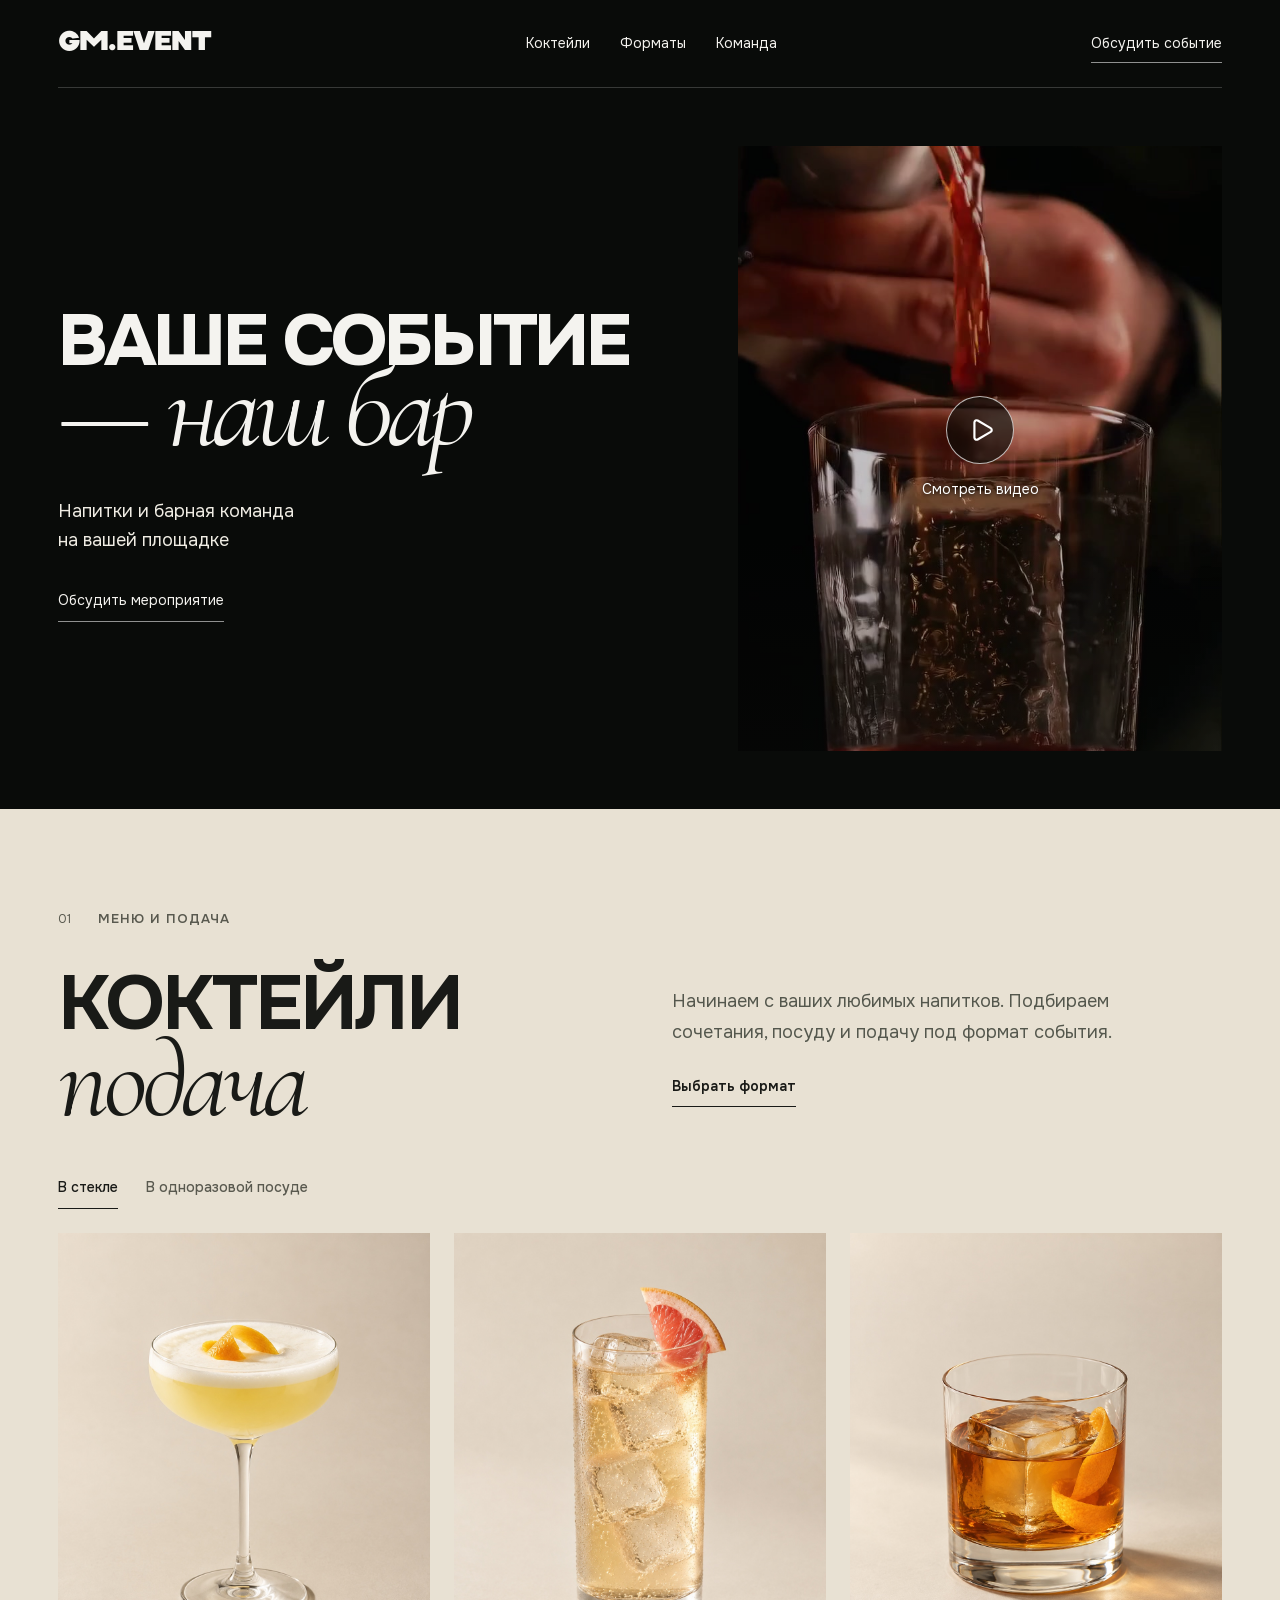
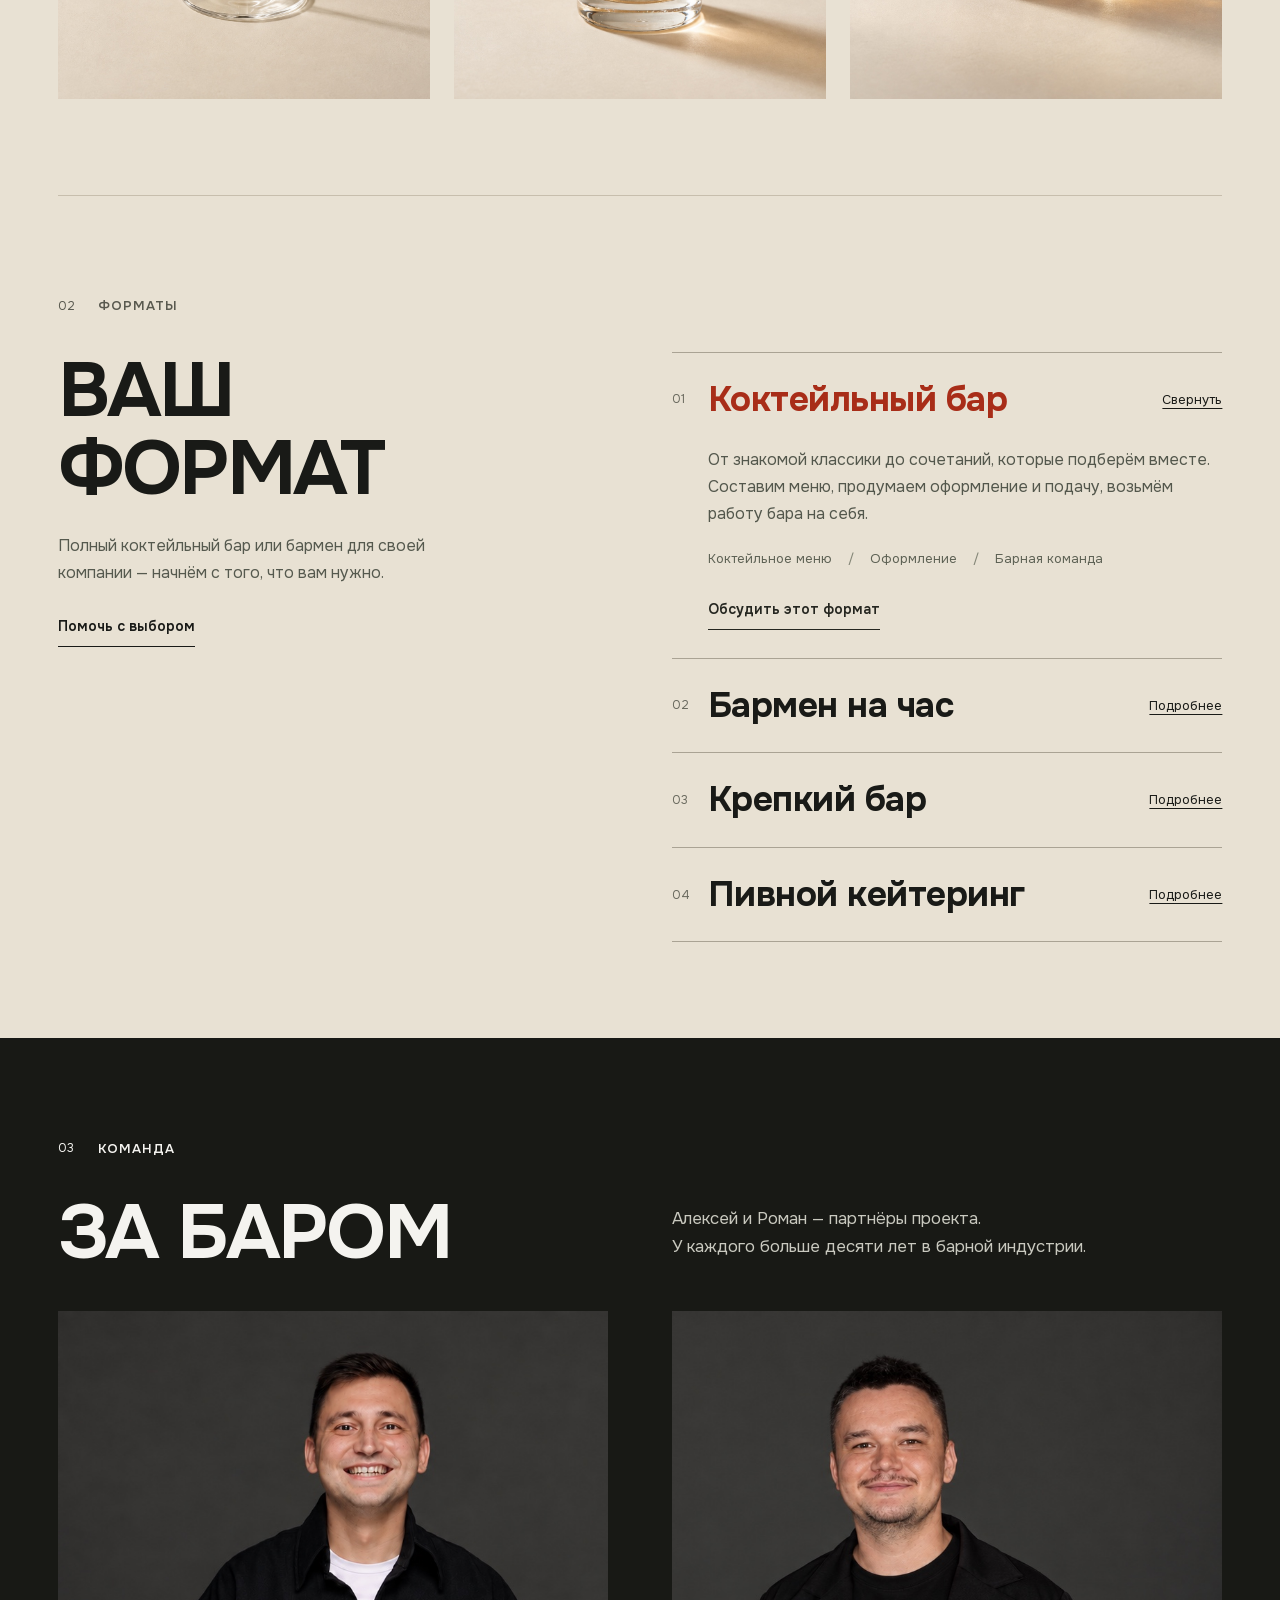
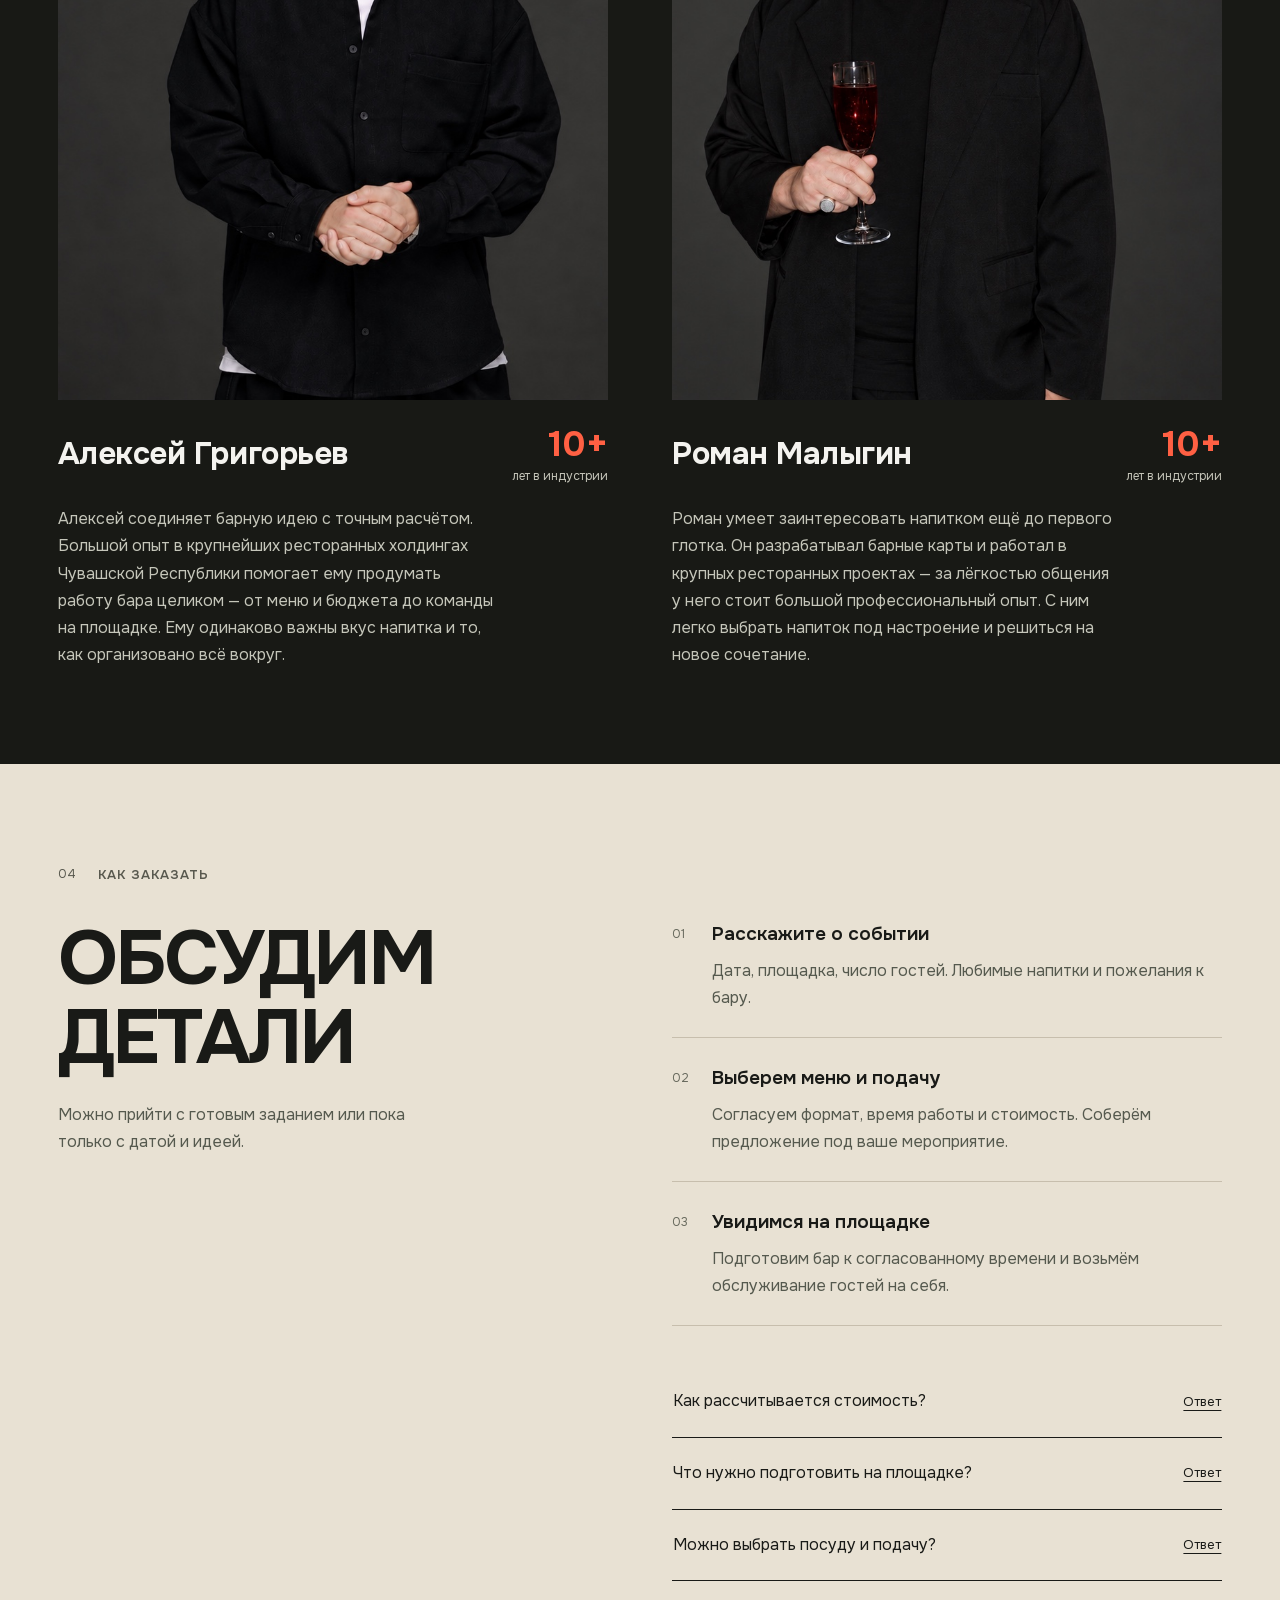
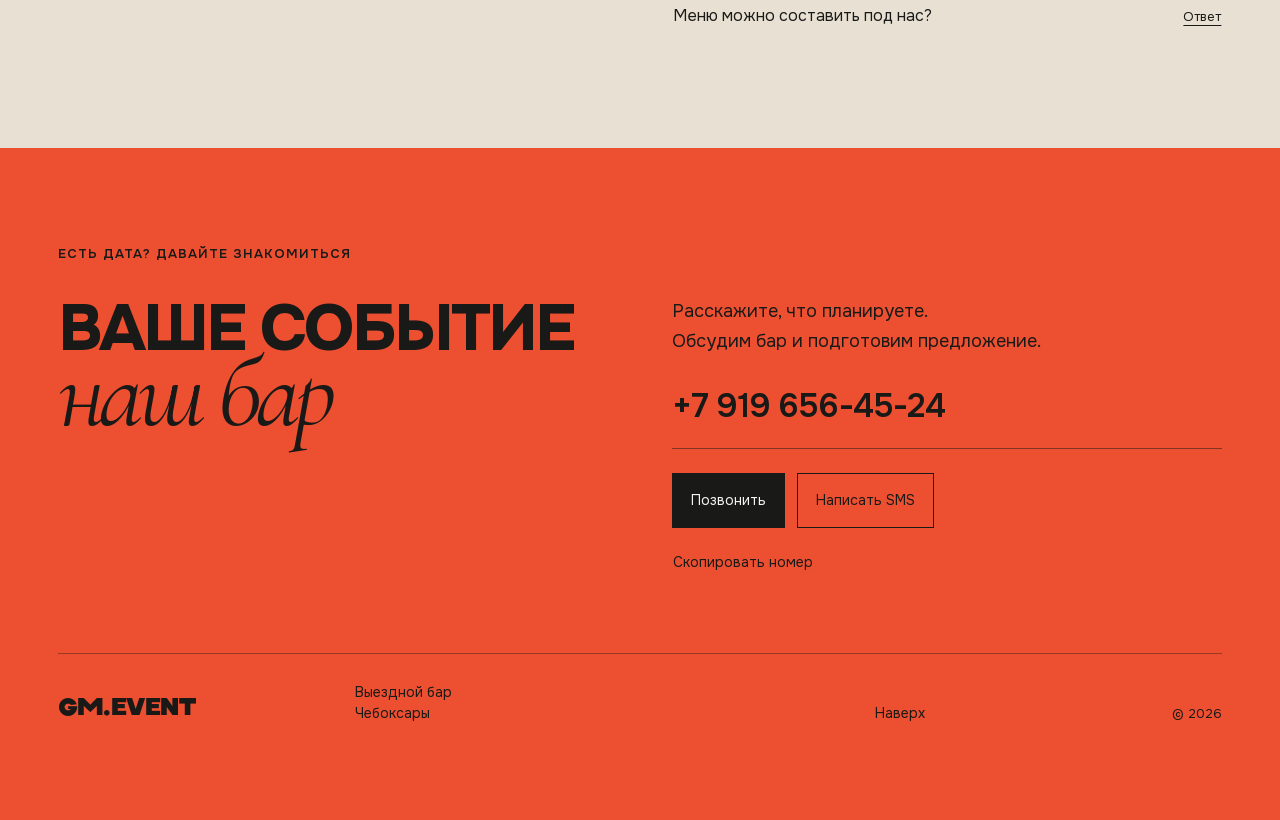
==== commit 73dab78a: "Publish approved GM.EVENT typography, serving gallery and team copy" ====
--- a/index.html
+++ b/index.html
@@ -1441,7 +1441,7 @@
     vertical-align: middle;
   }
   .font-heading {
-    font-family: var(--font-display);
+    font-family: var(--font-body);
   }
   .font-mono {
     font-family: var(--font-mono);
@@ -1551,6 +1551,12 @@
   }
   .text-secondary-foreground {
     color: var(--secondary-foreground);
+  }
+  .uppercase {
+    text-transform: uppercase;
+  }
+  .italic {
+    font-style: italic;
   }
   .tabular-nums {
     --tw-numeric-spacing: tabular-nums;
@@ -7800,6 +7806,7 @@
   --page-gutter: clamp(20px,4.5vw,72px);
   --column-gap: clamp(32px,5vw,72px);
   --section-space: clamp(64px,7.5vw,104px);
+  --heading-gap: clamp(28px,3vw,40px);
   width: 100%;
 }
 .wrap {
@@ -7835,29 +7842,47 @@
   transform: translateY(0);
 }
 .section h2 {
-  font-family: var(--font-display),Impact,sans-serif;
+  font-family: var(--font-body),Arial,sans-serif;
   font-size: clamp(52px,6vw,86px);
-  font-weight: 500;
-  line-height: 1.08;
-  letter-spacing: -.02em;
+  font-weight: 700;
+  line-height: 1.02;
+  letter-spacing: -.035em;
+}
+.paired-heading {
+  display: flex;
+  flex-direction: column;
+  align-items: flex-start;
+  min-width: 0;
+}
+.heading-line {
+  display: block;
+  white-space: nowrap;
+  line-height: 1.02;
+}
+.section-script {
+  display: block;
+  font-family: var(--font-script),Georgia,serif;
+  font-size: 1.4em;
+  font-style: italic;
+  font-weight: 400;
+  line-height: .88;
+  letter-spacing: -.045em;
+  margin-top: -.08em;
 }
 .outline-word {
-  color: transparent;
-  -webkit-text-stroke: 1.2px #191a17;
+  color: inherit;
 }
 .section-top {
   display: flex;
   align-items: center;
   gap: 24px;
-  margin-bottom: 40px;
+  margin-bottom: 32px;
   min-width: 0;
 }
 .section-number {
   display: inline-flex;
   align-items: center;
-  justify-content: center;
-  border: 1px solid currentColor;
-  border-radius: 50%;
+  justify-content: flex-start;
   width: 28px;
   height: 28px;
   flex-shrink: 0;
@@ -7903,17 +7928,12 @@
   border-bottom: 1px solid #ffffff30;
 }
 .monogram {
-  font-family: var(--font-display),Impact,sans-serif;
-  font-size: 31px;
-  font-weight: 500;
+  font-family: var(--font-logo),Arial,sans-serif;
+  font-size: 27px;
+  font-weight: 700;
   line-height: 1;
   letter-spacing: -.035em;
   white-space: nowrap;
-}
-.monogram>span:first-child {
-  margin-inline: 7px;
-  font-weight: 300;
-  color: #b1b0a8;
 }
 .desktop-nav {
   display: flex;
@@ -7951,9 +7971,9 @@
   container-type: inline-size;
 }
 .hero h1 {
-  font-family: var(--font-display),Impact,sans-serif;
-  font-size: clamp(64px,17.8cqw,124px);
-  font-weight: 500;
+  font-family: var(--font-body),Arial,sans-serif;
+  font-size: clamp(32px,11.8cqw,84px);
+  font-weight: 800;
   line-height: 1.06;
   letter-spacing: -.025em;
   margin-top: 28px;
@@ -7963,8 +7983,21 @@
   white-space: nowrap;
   animation: type-arrive .7s cubic-bezier(.16,1,.3,1) both;
 }
+.hero-line:first-child {
+  text-transform: uppercase;
+  letter-spacing: -.045em;
+}
 .hero-line:nth-child(2) {
   animation-delay: .08s;
+}
+.hero-line-script {
+  font-family: var(--font-script),Georgia,serif;
+  font-size: 1.55em;
+  font-style: italic;
+  font-weight: 400;
+  line-height: .9;
+  letter-spacing: -.055em;
+  margin-top: -.18em;
 }
 .hero-amp {
   font-weight: 300;
@@ -8115,8 +8148,8 @@
   gap: var(--column-gap);
 }
 .gallery-heading {
-  align-items: end;
-  margin-bottom: 48px;
+  align-items: center;
+  margin-bottom: var(--heading-gap);
 }
 .gallery-intro {
   max-width: 440px;
@@ -8128,6 +8161,33 @@
 }
 .gallery-intro .text-link {
   margin-top: 20px;
+}
+.drinkware-options {
+  display: flex;
+  flex-wrap: wrap;
+  gap: 12px 28px;
+  min-width: 0;
+  margin: 0 0 24px;
+  padding: 0;
+  border: 0;
+}
+.drinkware-options button {
+  padding: 10px 0;
+  background: none;
+  border: 0;
+  border-bottom: 1px solid transparent;
+  border-radius: 0;
+  color: #59594f;
+  font-size: 14px;
+  font-weight: 500;
+  line-height: 1.5;
+}
+.drinkware-options button[aria-pressed=true] {
+  color: var(--foreground);
+  border-bottom-color: currentColor;
+}
+.drinkware-options button:hover {
+  color: #a82d18;
 }
 .cocktail-gallery {
   display: grid;
@@ -8185,9 +8245,9 @@
   flex-shrink: 0;
 }
 .service-name {
-  font-family: var(--font-display),Impact,sans-serif;
+  font-family: var(--font-body),Arial,sans-serif;
   font-size: clamp(28px,2.75vw,40px);
-  font-weight: 400;
+  font-weight: 700;
   letter-spacing: -.015em;
   line-height: 1.18;
   flex: 1;
@@ -8237,8 +8297,8 @@
   color: var(--foreground);
 }
 .team-heading {
-  align-items: end;
-  margin-bottom: 48px;
+  align-items: center;
+  margin-bottom: var(--heading-gap);
 }
 .team-heading>p {
   max-width: 440px;
@@ -8290,9 +8350,9 @@
   margin-top: 24px;
 }
 .founder-title h3 {
-  font-family: var(--font-display),Impact,sans-serif;
+  font-family: var(--font-body),Arial,sans-serif;
   font-size: clamp(26px,2.4vw,36px);
-  font-weight: 400;
+  font-weight: 700;
   line-height: 1.2;
   letter-spacing: -.015em;
 }
@@ -8305,8 +8365,8 @@
 }
 .founder-title strong {
   display: block;
-  font-family: var(--font-display),Impact,sans-serif;
-  font-weight: 400;
+  font-family: var(--font-body),Arial,sans-serif;
+  font-weight: 700;
   font-size: 36px;
   line-height: 1.15;
   color: #ff6043;
@@ -8380,15 +8440,23 @@
   color: #191a17;
 }
 .contact-grid {
-  margin-top: 40px;
-  align-items: center;
-}
-.contact h2 {
-  font-family: var(--font-display),Impact,sans-serif;
-  font-size: clamp(56px,6.2vw,88px);
-  line-height: 1.08;
-  letter-spacing: -.02em;
-  font-weight: 500;
+  margin-top: 32px;
+  align-items: start;
+}
+.contact-title {
+  min-width: 0;
+  container-type: inline-size;
+}
+.contact .contact-title h2 {
+  font-size: clamp(32px,11.8cqw,84px);
+  font-weight: 800;
+  letter-spacing: -.045em;
+}
+.contact .section-script {
+  font-size: 1.55em;
+  margin-top: -.14em;
+  line-height: .9;
+  letter-spacing: -.055em;
 }
 .contact-period {
   color: #f4f3ef;
@@ -8464,7 +8532,7 @@
   min-height: 20px;
 }
 .footer-bottom {
-  margin-top: 64px;
+  margin-top: 48px;
   padding-top: 28px;
   border-top: 1px solid #191a1766;
   display: grid;
@@ -8475,13 +8543,12 @@
   line-height: 1.5;
 }
 .brand {
-  font-size: 17px;
+  font-family: var(--font-logo),Arial,sans-serif;
+  font-size: clamp(20px,5vw,24px);
   font-weight: 700;
   letter-spacing: -.025em;
   line-height: 1.25;
-}
-.brand>span {
-  display: block;
+  white-space: nowrap;
 }
 .footer-bottom>a:not(.brand) {
   display: inline-flex;
@@ -8523,7 +8590,7 @@
     row-gap: 28px;
   }
   .hero h1 {
-    font-size: 17.8cqw;
+    font-size: 11.8cqw;
   }
   .hero-bottom p {
     font-size: 16px;
@@ -8548,9 +8615,6 @@
   .founder-title {
     gap: 14px;
   }
-  .contact h2 {
-    font-size: clamp(54px,6vw,70px);
-  }
 }
 @media (max-width:900px) {
   .desktop-nav {
@@ -8565,7 +8629,7 @@
     letter-spacing: .04em;
   }
   .hero h1 {
-    font-size: 17.7cqw;
+    font-size: 11.8cqw;
     margin-top: 22px;
   }
   .hero-bottom p br {
@@ -8591,7 +8655,7 @@
   .contact-info {
     max-width: 600px;
   }
-  .section h2,.contact h2 {
+  .section h2 {
     font-size: 64px;
   }
   .service-name {
@@ -8621,7 +8685,7 @@
     gap: 16px;
   }
   .monogram {
-    font-size: 28px;
+    font-size: 24px;
   }
   .header-cta {
     font-size: 13px;
@@ -8638,7 +8702,7 @@
     letter-spacing: .06em;
   }
   .hero h1 {
-    font-size: 17.7cqw;
+    font-size: 11.8cqw;
     margin-top: 20px;
   }
   .hero-media {
@@ -8674,12 +8738,12 @@
   .eyebrow {
     font-size: 12px;
   }
-  .section h2,.contact h2 {
+  .section h2 {
     font-size: clamp(48px,12.5vw,72px);
   }
   .gallery-heading {
-    gap: 24px;
-    margin-bottom: 32px;
+    gap: 28px;
+    margin-bottom: 28px;
   }
   .cocktail-gallery {
     grid-template-columns: minmax(0,1fr);
@@ -8690,7 +8754,7 @@
     gap: 12px;
   }
   .service-name {
-    font-size: clamp(27px,7.3vw,34px);
+    font-size: clamp(20px,calc(11.5vw - 17px),34px);
   }
   .service-content {
     padding-left: 0 !important;
@@ -8702,8 +8766,8 @@
     padding-right: 12px;
   }
   .team-heading {
-    gap: 24px;
-    margin-bottom: 32px;
+    gap: 28px;
+    margin-bottom: 28px;
   }
   .founders-grid {
     grid-template-columns: minmax(0,1fr);
@@ -8740,7 +8804,7 @@
   }
   .contact-grid {
     margin-top: 28px;
-    gap: 32px;
+    gap: 36px;
   }
   .phone-link {
     font-size: clamp(24px,7.2vw,34px);
@@ -8754,7 +8818,7 @@
   .footer-bottom {
     grid-template-columns: repeat(2,minmax(0,1fr));
     gap: 28px;
-    margin-top: 48px;
+    margin-top: 40px;
   }
   .footer-bottom>a:not(.brand) {
     justify-self: start;
@@ -8803,6 +8867,26 @@
     opacity: 1;
     transform: none;
   }
+}
+.accordion-state {
+  flex-shrink: 0;
+  margin-left: auto;
+  font-family: var(--font-body),Arial,sans-serif;
+  font-size: 13px;
+  font-weight: 400;
+  line-height: 1.5;
+  text-decoration: underline;
+  text-underline-offset: 4px;
+  color: inherit;
+}
+.accordion-state .when-open {
+  display: none;
+}
+[aria-expanded=true]>.accordion-state .when-closed {
+  display: none;
+}
+[aria-expanded=true]>.accordion-state .when-open {
+  display: inline;
 }
 :root {
   --background: #e8e1d3;
@@ -9305,15 +9389,237 @@
   }
 }
 
-@font-face{font-family:Manrope;font-style:normal;font-weight:200 800;font-display:swap;src:url([data-uri]) format("woff2");unicode-range:U+D,U+20,U+41,U+A0,U+C1,U+102,U+4AE,U+4AF,U+4BA,U+4BB,U+4E8,U+4E9,U+20B4}
-@font-face{font-family:Manrope;font-style:normal;font-weight:200 800;font-display:swap;src:url([data-uri]) format("woff2");unicode-range:U+D,U+20,U+41,U+A0,U+C1,U+100,U+101,U+102,U+103,U+104,U+105,U+106,U+107,U+108,U+109,U+10A,U+10B,U+10C,U+10D,U+10E,U+10F,U+110,U+111,U+112,U+113,U+116,U+117,U+118,U+119,U+11A,U+11B,U+11C,U+11D,U+11E,U+11F,U+120,U+121,U+122,U+123,U+124,U+125,U+126,U+127,U+128,U+129,U+12A,U+12B,U+12E,U+12F,U+130,U+134,U+135,U+136,U+137,U+139,U+13A,U+13B,U+13C,U+13D,U+13E,U+141,U+142,U+143,U+144,U+145,U+146,U+147,U+148,U+14A,U+14B,U+14C,U+14D,U+150,U+151,U+154,U+155,U+156,U+157,U+158,U+159,U+15A,U+15B,U+15C,U+15D,U+15E,U+15F,U+160,U+161,U+162,U+163,U+164,U+165,U+166,U+167,U+168,U+169,U+16A,U+16B,U+16C,U+16D,U+16E,U+16F,U+170,U+171,U+172,U+173,U+174,U+175,U+176,U+177,U+178,U+179,U+17A,U+17B,U+17C,U+17D,U+17E,U+192,U+1A0,U+1A1,U+1AF,U+1B0,U+218,U+219,U+21A,U+21B,U+259,U+2C7,U+2DD,U+1E80,U+1E81,U+1E82,U+1E83,U+1E84,U+1E85,U+1E9E,U+1EF2,U+1EF3,U+1EF4,U+1EF5,U+1EF6,U+1EF7,U+1EF8,U+1EF9,U+2020,U+20A3,U+20A9,U+20AA,U+20AB,U+20AE,U+20B1,U+20B4,U+20B9,U+20BA,U+20BD,U+20BF}
-@font-face{font-family:Manrope;font-style:normal;font-weight:200 800;font-display:swap;src:url([data-uri]) format("woff2");unicode-range:U+D,U+20,U+41,U+A0,U+C1,U+102,U+400,U+401,U+402,U+403,U+404,U+405,U+406,U+407,U+408,U+409,U+40A,U+40B,U+40C,U+40D,U+40E,U+40F,U+410,U+411,U+412,U+413,U+414,U+415,U+416,U+417,U+418,U+419,U+41A,U+41B,U+41C,U+41D,U+41E,U+41F,U+420,U+421,U+422,U+423,U+424,U+425,U+426,U+427,U+428,U+429,U+42A,U+42B,U+42C,U+42D,U+42E,U+42F,U+430,U+431,U+432,U+433,U+434,U+435,U+436,U+437,U+438,U+439,U+43A,U+43B,U+43C,U+43D,U+43E,U+43F,U+440,U+441,U+442,U+443,U+444,U+445,U+446,U+447,U+448,U+449,U+44A,U+44B,U+44C,U+44D,U+44E,U+44F,U+450,U+451,U+452,U+453,U+454,U+455,U+456,U+457,U+458,U+459,U+45A,U+45B,U+45C,U+45D,U+45E,U+45F,U+490,U+491,U+2116}
-@font-face{font-family:Manrope;font-style:normal;font-weight:200 800;font-display:swap;src:url([data-uri]) format("woff2");unicode-range:U+D,U+20,U+41,U+A0,U+C1,U+102,U+374,U+375,U+37E,U+384,U+385,U+386,U+387,U+388,U+389,U+38A,U+38C,U+38E,U+38F,U+390,U+391,U+392,U+393,U+394,U+395,U+396,U+397,U+398,U+399,U+39A,U+39B,U+39C,U+39D,U+39E,U+39F,U+3A0,U+3A1,U+3A3,U+3A4,U+3A5,U+3A6,U+3A7,U+3A8,U+3A9,U+3AA,U+3AB,U+3AC,U+3AD,U+3AE,U+3AF,U+3B0,U+3B1,U+3B2,U+3B3,U+3B4,U+3B5,U+3B6,U+3B7,U+3B8,U+3B9,U+3BA,U+3BB,U+3BC,U+3BD,U+3BE,U+3BF,U+3C0,U+3C1,U+3C2,U+3C3,U+3C4,U+3C5,U+3C6,U+3C7,U+3C8,U+3C9,U+3CA,U+3CB,U+3CC,U+3CD,U+3CE}
-@font-face{font-family:Manrope;font-style:normal;font-weight:200 800;font-display:swap;src:url([data-uri]) format("woff2");unicode-range:U+D,U+20,U+41,U+A0,U+C1,U+102,U+103,U+110,U+111,U+128,U+129,U+168,U+169,U+1A0,U+1A1,U+1AF,U+1B0,U+1EA0,U+1EA1,U+1EA2,U+1EA3,U+1EA4,U+1EA5,U+1EA6,U+1EA7,U+1EA8,U+1EA9,U+1EAA,U+1EAB,U+1EAC,U+1EAD,U+1EAE,U+1EAF,U+1EB0,U+1EB1,U+1EB2,U+1EB3,U+1EB4,U+1EB5,U+1EB6,U+1EB7,U+1EB8,U+1EB9,U+1EBA,U+1EBB,U+1EBC,U+1EBD,U+1EBE,U+1EBF,U+1EC0,U+1EC1,U+1EC2,U+1EC3,U+1EC4,U+1EC5,U+1EC6,U+1EC7,U+1EC8,U+1EC9,U+1ECA,U+1ECB,U+1ECC,U+1ECD,U+1ECE,U+1ECF,U+1ED0,U+1ED1,U+1ED2,U+1ED3,U+1ED4,U+1ED5,U+1ED6,U+1ED7,U+1ED8,U+1ED9,U+1EDA,U+1EDB,U+1EDC,U+1EDD,U+1EDE,U+1EDF,U+1EE0,U+1EE1,U+1EE2,U+1EE3,U+1EE4,U+1EE5,U+1EE6,U+1EE7,U+1EE8,U+1EE9,U+1EEA,U+1EEB,U+1EEC,U+1EED,U+1EEE,U+1EEF,U+1EF0,U+1EF1,U+1EF2,U+1EF3,U+1EF4,U+1EF5,U+1EF6,U+1EF7,U+1EF8,U+1EF9,U+20AB}
-@font-face{font-family:Manrope;font-style:normal;font-weight:200 800;font-display:swap;src:url([data-uri]) format("woff2");unicode-range:U+D,U+20,U+21,U+22,U+23,U+24,U+25,U+26,U+27,U+28,U+29,U+2A,U+2B,U+2C,U+2D,U+2E,U+2F,U+30,U+31,U+32,U+33,U+34,U+35,U+36,U+37,U+38,U+39,U+3A,U+3B,U+3C,U+3D,U+3E,U+3F,U+40,U+41,U+42,U+43,U+44,U+45,U+46,U+47,U+48,U+49,U+4A,U+4B,U+4C,U+4D,U+4E,U+4F,U+50,U+51,U+52,U+53,U+54,U+55,U+56,U+57,U+58,U+59,U+5A,U+5B,U+5C,U+5D,U+5E,U+5F,U+60,U+61,U+62,U+63,U+64,U+65,U+66,U+67,U+68,U+69,U+6A,U+6B,U+6C,U+6D,U+6E,U+6F,U+70,U+71,U+72,U+73,U+74,U+75,U+76,U+77,U+78,U+79,U+7A,U+7B,U+7C,U+7D,U+7E,U+A0,U+A1,U+A2,U+A3,U+A4,U+A5,U+A6,U+A7,U+A8,U+A9,U+AA,U+AB,U+AC,U+AD,U+AE,U+AF,U+B0,U+B1,U+B2,U+B3,U+B4,U+B5,U+B6,U+B7,U+B8,U+B9,U+BA,U+BB,U+BC,U+BD,U+BE,U+BF,U+C0,U+C1,U+C2,U+C3,U+C4,U+C5,U+C6,U+C7,U+C8,U+C9,U+CA,U+CB,U+CC,U+CD,U+CE,U+CF,U+D0,U+D1,U+D2,U+D3,U+D4,U+D5,U+D6,U+D7,U+D8,U+D9,U+DA,U+DB,U+DC,U+DD,U+DE,U+DF,U+E0,U+E1,U+E2,U+E3,U+E4,U+E5,U+E6,U+E7,U+E8,U+E9,U+EA,U+EB,U+EC,U+ED,U+EE,U+EF,U+F0,U+F1,U+F2,U+F3,U+F4,U+F5,U+F6,U+F7,U+F8,U+F9,U+FA,U+FB,U+FC,U+FD,U+FE,U+FF,U+102,U+131,U+152,U+153,U+2C6,U+2DA,U+2DC,U+2013,U+2014,U+2018,U+2019,U+201A,U+201C,U+201D,U+201E,U+2022,U+2026,U+2039,U+203A,U+2044,U+20AC,U+2122,U+2191,U+2193,U+2212,U+2215}
-@font-face{font-family:Oswald;font-style:normal;font-weight:200 800;font-display:swap;src:url([data-uri]) format("woff2");unicode-range:U+D,U+20,U+41,U+A0,U+C1,U+102,U+301,U+400,U+401,U+402,U+403,U+404,U+405,U+406,U+407,U+408,U+409,U+40A,U+40B,U+40C,U+40D,U+40E,U+40F,U+410,U+411,U+412,U+413,U+414,U+415,U+416,U+417,U+418,U+419,U+41A,U+41B,U+41C,U+41D,U+41E,U+41F,U+420,U+421,U+422,U+423,U+424,U+425,U+426,U+427,U+428,U+429,U+42A,U+42B,U+42C,U+42D,U+42E,U+42F,U+430,U+431,U+432,U+433,U+434,U+435,U+436,U+437,U+438,U+439,U+43A,U+43B,U+43C,U+43D,U+43E,U+43F,U+440,U+441,U+442,U+443,U+444,U+445,U+446,U+447,U+448,U+449,U+44A,U+44B,U+44C,U+44D,U+44E,U+44F,U+450,U+451,U+452,U+453,U+454,U+455,U+456,U+457,U+458,U+459,U+45A,U+45B,U+45C,U+45D,U+45E,U+45F,U+490,U+491,U+4B0,U+4B1,U+2116}
-@font-face{font-family:Oswald;font-style:normal;font-weight:200 800;font-display:swap;src:url([data-uri]) format("woff2");unicode-range:U+D,U+20,U+41,U+A0,U+C1,U+102,U+103,U+110,U+111,U+128,U+129,U+168,U+169,U+1A0,U+1A1,U+1AF,U+1B0,U+300,U+301,U+303,U+304,U+308,U+309,U+323,U+1EA0,U+1EA1,U+1EA2,U+1EA3,U+1EA4,U+1EA5,U+1EA6,U+1EA7,U+1EA8,U+1EA9,U+1EAA,U+1EAB,U+1EAC,U+1EAD,U+1EAE,U+1EAF,U+1EB0,U+1EB1,U+1EB2,U+1EB3,U+1EB4,U+1EB5,U+1EB6,U+1EB7,U+1EB8,U+1EB9,U+1EBA,U+1EBB,U+1EBC,U+1EBD,U+1EBE,U+1EBF,U+1EC0,U+1EC1,U+1EC2,U+1EC3,U+1EC4,U+1EC5,U+1EC6,U+1EC7,U+1EC8,U+1EC9,U+1ECA,U+1ECB,U+1ECC,U+1ECD,U+1ECE,U+1ECF,U+1ED0,U+1ED1,U+1ED2,U+1ED3,U+1ED4,U+1ED5,U+1ED6,U+1ED7,U+1ED8,U+1ED9,U+1EDA,U+1EDB,U+1EDC,U+1EDD,U+1EDE,U+1EDF,U+1EE0,U+1EE1,U+1EE2,U+1EE3,U+1EE4,U+1EE5,U+1EE6,U+1EE7,U+1EE8,U+1EE9,U+1EEA,U+1EEB,U+1EEC,U+1EED,U+1EEE,U+1EEF,U+1EF0,U+1EF1,U+1EF2,U+1EF3,U+1EF4,U+1EF5,U+1EF6,U+1EF7,U+1EF8,U+1EF9,U+20AB}
-@font-face{font-family:Oswald;font-style:normal;font-weight:200 800;font-display:swap;src:url([data-uri]) format("woff2");unicode-range:U+D,U+20,U+21,U+22,U+23,U+24,U+25,U+26,U+27,U+28,U+29,U+2A,U+2B,U+2C,U+2D,U+2E,U+2F,U+30,U+31,U+32,U+33,U+34,U+35,U+36,U+37,U+38,U+39,U+3A,U+3B,U+3C,U+3D,U+3E,U+3F,U+40,U+41,U+42,U+43,U+44,U+45,U+46,U+47,U+48,U+49,U+4A,U+4B,U+4C,U+4D,U+4E,U+4F,U+50,U+51,U+52,U+53,U+54,U+55,U+56,U+57,U+58,U+59,U+5A,U+5B,U+5C,U+5D,U+5E,U+5F,U+60,U+61,U+62,U+63,U+64,U+65,U+66,U+67,U+68,U+69,U+6A,U+6B,U+6C,U+6D,U+6E,U+6F,U+70,U+71,U+72,U+73,U+74,U+75,U+76,U+77,U+78,U+79,U+7A,U+7B,U+7C,U+7D,U+7E,U+A0,U+A1,U+A2,U+A3,U+A4,U+A5,U+A6,U+A7,U+A8,U+A9,U+AA,U+AB,U+AC,U+AE,U+AF,U+B0,U+B1,U+B2,U+B3,U+B4,U+B5,U+B6,U+B7,U+B8,U+B9,U+BA,U+BB,U+BC,U+BD,U+BE,U+BF,U+C0,U+C1,U+C2,U+C3,U+C4,U+C5,U+C6,U+C7,U+C8,U+C9,U+CA,U+CB,U+CC,U+CD,U+CE,U+CF,U+D0,U+D1,U+D2,U+D3,U+D4,U+D5,U+D6,U+D7,U+D8,U+D9,U+DA,U+DB,U+DC,U+DD,U+DE,U+DF,U+E0,U+E1,U+E2,U+E3,U+E4,U+E5,U+E6,U+E7,U+E8,U+E9,U+EA,U+EB,U+EC,U+ED,U+EE,U+EF,U+F0,U+F1,U+F2,U+F3,U+F4,U+F5,U+F6,U+F7,U+F8,U+F9,U+FA,U+FB,U+FC,U+FD,U+FE,U+FF,U+102,U+131,U+152,U+153,U+2BB,U+2BC,U+2C6,U+2DA,U+2DC,U+300,U+301,U+303,U+304,U+308,U+309,U+323,U+2013,U+2014,U+2018,U+2019,U+201A,U+201C,U+201D,U+201E,U+2022,U+2026,U+2032,U+2033,U+2039,U+203A,U+2044,U+20AC,U+2122,U+2212,U+2215}
-@font-face{font-family:Oswald;font-style:normal;font-weight:200 800;font-display:swap;src:url([data-uri]) format("woff2");unicode-range:U+D,U+20,U+41,U+A0,U+C1,U+100,U+101,U+102,U+103,U+104,U+105,U+106,U+107,U+108,U+109,U+10A,U+10B,U+10C,U+10D,U+10E,U+10F,U+110,U+111,U+112,U+113,U+114,U+115,U+116,U+117,U+118,U+119,U+11A,U+11B,U+11C,U+11D,U+11E,U+11F,U+120,U+121,U+122,U+123,U+124,U+125,U+126,U+127,U+128,U+129,U+12A,U+12B,U+12C,U+12D,U+12E,U+12F,U+130,U+132,U+133,U+134,U+135,U+136,U+137,U+138,U+139,U+13A,U+13B,U+13C,U+13D,U+13E,U+13F,U+140,U+141,U+142,U+143,U+144,U+145,U+146,U+147,U+148,U+149,U+14A,U+14B,U+14C,U+14D,U+14E,U+14F,U+150,U+151,U+154,U+155,U+156,U+157,U+158,U+159,U+15A,U+15B,U+15C,U+15D,U+15E,U+15F,U+160,U+161,U+162,U+163,U+164,U+165,U+166,U+167,U+168,U+169,U+16A,U+16B,U+16C,U+16D,U+16E,U+16F,U+170,U+171,U+172,U+173,U+174,U+175,U+176,U+177,U+178,U+179,U+17A,U+17B,U+17C,U+17D,U+17E,U+17F,U+18F,U+192,U+1A0,U+1A1,U+1AF,U+1B0,U+1B7,U+1C4,U+1C5,U+1C6,U+1C7,U+1C8,U+1C9,U+1CA,U+1CB,U+1CC,U+1CD,U+1CE,U+1D3,U+1D4,U+1E4,U+1E5,U+1E6,U+1E7,U+1E8,U+1E9,U+1EA,U+1EB,U+1EE,U+1EF,U+1F1,U+1F2,U+1F3,U+1F4,U+1F5,U+1FA,U+1FB,U+1FC,U+1FD,U+1FE,U+1FF,U+200,U+201,U+202,U+203,U+204,U+205,U+206,U+207,U+208,U+209,U+20A,U+20B,U+20C,U+20D,U+20E,U+20F,U+210,U+211,U+212,U+213,U+214,U+215,U+216,U+217,U+218,U+219,U+21A,U+21B,U+21E,U+21F,U+22A,U+22B,U+22C,U+22D,U+230,U+231,U+232,U+233,U+237,U+259,U+292,U+2BC,U+2C7,U+2C9,U+2DD,U+300,U+301,U+303,U+304,U+308,U+309,U+323,U+1E02,U+1E03,U+1E0A,U+1E0B,U+1E1E,U+1E1F,U+1E40,U+1E41,U+1E56,U+1E57,U+1E60,U+1E61,U+1E6A,U+1E6B,U+1E80,U+1E81,U+1E82,U+1E83,U+1E84,U+1E85,U+1E9E,U+1EF2,U+1EF3,U+1EF4,U+1EF5,U+1EF6,U+1EF7,U+1EF8,U+1EF9,U+2020,U+20A1,U+20A3,U+20A4,U+20A6,U+20A7,U+20A9,U+20AB,U+20AD,U+20AE,U+20B1,U+20B2,U+20B4,U+20B5,U+20B8,U+20B9,U+20BA,U+20BC,U+20BD,U+2113}
-@font-face{font-family:Oswald;font-style:normal;font-weight:200 800;font-display:swap;src:url([data-uri]) format("woff2");unicode-range:U+D,U+20,U+41,U+A0,U+C1,U+102,U+462,U+463,U+46A,U+46B,U+472,U+473,U+474,U+475,U+48A,U+48B,U+48C,U+48D,U+48E,U+48F,U+492,U+493,U+494,U+495,U+496,U+497,U+498,U+499,U+49A,U+49B,U+49C,U+49D,U+49E,U+49F,U+4A0,U+4A1,U+4A2,U+4A3,U+4A4,U+4A5,U+4A6,U+4A7,U+4A8,U+4A9,U+4AA,U+4AB,U+4AC,U+4AD,U+4AE,U+4AF,U+4B2,U+4B3,U+4B4,U+4B5,U+4B6,U+4B7,U+4B8,U+4B9,U+4BA,U+4BB,U+4BC,U+4BD,U+4BE,U+4BF,U+4C0,U+4C1,U+4C2,U+4C3,U+4C4,U+4C5,U+4C6,U+4C7,U+4C8,U+4C9,U+4CA,U+4CB,U+4CC,U+4CD,U+4CE,U+4CF,U+4D0,U+4D1,U+4D2,U+4D3,U+4D4,U+4D5,U+4D6,U+4D7,U+4D8,U+4D9,U+4DA,U+4DB,U+4DC,U+4DD,U+4DE,U+4DF,U+4E0,U+4E1,U+4E2,U+4E3,U+4E4,U+4E5,U+4E6,U+4E7,U+4E8,U+4E9,U+4EA,U+4EB,U+4EC,U+4ED,U+4EE,U+4EF,U+4F0,U+4F1,U+4F2,U+4F3,U+4F4,U+4F5,U+4F6,U+4F7,U+4F8,U+4F9,U+4FA,U+4FB,U+4FC,U+4FD,U+4FE,U+4FF,U+510,U+511,U+512,U+513,U+51C,U+51D,U+524,U+525,U+526,U+527,U+528,U+529,U+52E,U+52F,U+20B4}
-</style></head><body style="--font-body:Manrope;--font-display:Oswald"><div id="root"><main class="bar-site"><a class="skip-link" href="#presentation">К содержанию</a><section class="hero" id="home" aria-labelledby="hero-title"><header class="header wrap"><a href="#home" class="monogram" aria-label="Григорьев и Малыгин — на главную">Г<span>/</span>М<span class="accent">.</span></a><nav class="desktop-nav" aria-label="Основная навигация"><a href="#presentation">Коктейли</a><a href="#formats">Форматы</a><a href="#team">Команда</a></nav><a class="header-cta" href="#contact">Обсудить событие <svg xmlns="http://www.w3.org/2000/svg" width="18" height="18" viewBox="0 0 24 24" fill="none" stroke="currentColor" stroke-width="2" stroke-linecap="round" stroke-linejoin="round" class="lucide lucide-arrow-up-right" aria-hidden="true"><path d="M7 7h10v10"></path><path d="M7 17 17 7"></path></svg></a></header><div class="hero-layout wrap"><div class="hero-intro"><p class="eyebrow">ВЫЕЗДНОЙ БАР / ЧЕБОКСАРЫ</p><h1 id="hero-title"><span class="hero-line">ГРИГОРЬЕВ</span><span class="hero-line"><span class="hero-amp">&amp;</span> МАЛЫГИН<span class="accent">.</span></span></h1></div><div class="hero-bottom"><div><p>Коктейли и барная команда<br/>для вашего события.</p><a class="hero-action" href="#contact">Обсудить мероприятие <svg xmlns="http://www.w3.org/2000/svg" width="20" height="20" viewBox="0 0 24 24" fill="none" stroke="currentColor" stroke-width="2" stroke-linecap="round" stroke-linejoin="round" class="lucide lucide-arrow-up-right" aria-hidden="true"><path d="M7 7h10v10"></path><path d="M7 17 17 7"></path></svg></a></div><a class="round-link" href="#presentation" aria-label="Посмотреть коктейли"><svg xmlns="http://www.w3.org/2000/svg" width="24" height="24" viewBox="0 0 24 24" fill="none" stroke="currentColor" stroke-width="2" stroke-linecap="round" stroke-linejoin="round" class="lucide lucide-arrow-down" aria-hidden="true"><path d="M12 5v14"></path><path d="m19 12-7 7-7-7"></path></svg></a></div><div class="hero-media"><div class="hero-film" aria-hidden="true"><video autoPlay="" muted="" playsInline="" loop="" preload="auto" tabindex="-1" poster="./asset-hero-video-poster-0232e0870b.jpg"><source media="(max-width: 640px)" src="./hero-bar-mobile-v6.mp4" type="video/mp4"/><source src="./hero-bar-desktop-v6.mp4" type="video/mp4"/></video></div><button type="button" tabindex="0" data-slot="button" aria-label="Смотреть видео" class="group/button inline-flex shrink-0 items-center justify-center rounded-lg border border-transparent bg-clip-padding text-sm font-medium whitespace-nowrap transition-all outline-none select-none focus-visible:border-ring focus-visible:ring-3 focus-visible:ring-ring/50 active:not-aria-[haspopup]:translate-y-px disabled:pointer-events-none disabled:opacity-50 aria-invalid:border-destructive aria-invalid:ring-3 aria-invalid:ring-destructive/20 dark:aria-invalid:border-destructive/50 dark:aria-invalid:ring-destructive/40 [&amp;_svg]:pointer-events-none [&amp;_svg]:shrink-0 [&amp;_svg:not([class*=&#x27;size-&#x27;])]:size-4 hover:bg-muted hover:text-foreground aria-expanded:bg-muted aria-expanded:text-foreground dark:hover:bg-muted/50 h-8 gap-1.5 px-2.5 has-data-[icon=inline-end]:pr-2 has-data-[icon=inline-start]:pl-2 film-toggle"><svg xmlns="http://www.w3.org/2000/svg" width="15" height="15" viewBox="0 0 24 24" fill="none" stroke="currentColor" stroke-width="2" stroke-linecap="round" stroke-linejoin="round" class="lucide lucide-play" aria-hidden="true"><path d="M5 5a2 2 0 0 1 3.008-1.728l11.997 6.998a2 2 0 0 1 .003 3.458l-12 7A2 2 0 0 1 5 19z"></path></svg><span>Загрузка…</span></button></div></div></section><section class="presentation wrap section" id="presentation" aria-labelledby="presentation-title"><div class="section-top"><p class="eyebrow dark-label"><span class="section-number">01</span> МЕНЮ &amp; ПОДАЧА</p></div><div class="gallery-heading" data-reveal="true"><h2 id="presentation-title">КОКТЕЙЛИ<br/>&amp; <span class="outline-word">ПОДАЧА.</span></h2><div class="gallery-intro"><p>Начинаем с ваших любимых напитков. Подбираем сочетания, бокалы и подачу под формат события.</p><a class="text-link" href="#formats">Выбрать формат <svg xmlns="http://www.w3.org/2000/svg" width="18" height="18" viewBox="0 0 24 24" fill="none" stroke="currentColor" stroke-width="2" stroke-linecap="round" stroke-linejoin="round" class="lucide lucide-arrow-up-right" aria-hidden="true"><path d="M7 7h10v10"></path><path d="M7 17 17 7"></path></svg></a></div></div><div class="cocktail-gallery"><figure class="cocktail-card" data-reveal="true"><img src="./asset-coupe-v1-a9d5fb5de2.jpg" alt="Светлый коктейль с пеной и цедрой в тонком бокале на ножке" width="1122" height="1402" loading="lazy"/></figure><figure class="cocktail-card" data-reveal="true"><img src="./asset-highball-v1-2c696b7634.jpg" alt="Золотистый коктейль со льдом и грейпфрутом в высоком бокале" width="1122" height="1402" loading="lazy"/></figure><figure class="cocktail-card" data-reveal="true"><img src="./asset-rocks-v1-5a23c791d7.jpg" alt="Янтарный коктейль с крупным кубом льда и цедрой в низком бокале" width="1122" height="1402" loading="lazy"/></figure></div></section><section class="formats wrap section" id="formats" aria-labelledby="formats-title"><div class="section-top"><p class="eyebrow dark-label"><span class="section-number">02</span> ФОРМАТЫ</p></div><div class="formats-grid"><div class="formats-intro" data-reveal="true"><h2 id="formats-title">ВАШ<br/><span class="outline-word">ФОРМАТ.</span></h2><p>Полный коктейльный бар или бармен для своей компании — начнём с того, что вам нужно.</p><a class="text-link" href="#contact">Помочь с выбором <svg xmlns="http://www.w3.org/2000/svg" width="18" height="18" viewBox="0 0 24 24" fill="none" stroke="currentColor" stroke-width="2" stroke-linecap="round" stroke-linejoin="round" class="lucide lucide-arrow-up-right" aria-hidden="true"><path d="M7 7h10v10"></path><path d="M7 17 17 7"></path></svg></a></div><div data-orientation="vertical" data-slot="accordion" class="flex w-full flex-col service-accordion"><div data-orientation="vertical" data-index="-1" data-open="" data-slot="accordion-item" class="not-last:border-b service-item"><h3 data-orientation="vertical" data-index="-1" data-open="" class="flex"><button type="button" data-value="cocktail" data-orientation="vertical" data-index="-1" data-panel-open="" tabindex="0" aria-disabled="false" aria-controls="base-ui-_R_6kH1_" aria-expanded="true" id="base-ui-_R_6kH2_" data-slot="accordion-trigger" class="focus-visible:ring-ring/50 focus-visible:border-ring focus-visible:after:border-ring **:data-[slot=accordion-trigger-icon]:text-muted-foreground rounded-lg py-2.5 text-left text-sm font-medium hover:underline focus-visible:ring-3 **:data-[slot=accordion-trigger-icon]:ml-auto **:data-[slot=accordion-trigger-icon]:size-4 group/accordion-trigger relative flex flex-1 items-start justify-between border border-transparent transition-all outline-none aria-disabled:pointer-events-none aria-disabled:opacity-50 service-trigger"><span class="service-number">01</span><span class="service-name">Коктейльный бар</span><svg xmlns="http://www.w3.org/2000/svg" width="24" height="24" viewBox="0 0 24 24" fill="none" stroke="currentColor" stroke-width="2" stroke-linecap="round" stroke-linejoin="round" class="lucide lucide-chevron-down pointer-events-none shrink-0 group-aria-expanded/accordion-trigger:hidden" aria-hidden="true" data-slot="accordion-trigger-icon"><path d="m6 9 6 6 6-6"></path></svg><svg xmlns="http://www.w3.org/2000/svg" width="24" height="24" viewBox="0 0 24 24" fill="none" stroke="currentColor" stroke-width="2" stroke-linecap="round" stroke-linejoin="round" class="lucide lucide-chevron-up pointer-events-none hidden shrink-0 group-aria-expanded/accordion-trigger:inline" aria-hidden="true" data-slot="accordion-trigger-icon"><path d="m18 15-6-6-6 6"></path></svg></button></h3><div data-orientation="vertical" data-index="-1" data-open="" id="base-ui-_R_6kH1_" aria-labelledby="base-ui-_R_6kH2_" role="region" style="--accordion-panel-height:auto;--accordion-panel-width:auto;animation-name:none" data-slot="accordion-content" class="data-open:animate-accordion-down data-closed:animate-accordion-up text-sm overflow-hidden"><div class="pt-0 pb-2.5 h-(--accordion-panel-height) data-ending-style:h-0 data-starting-style:h-0 [&amp;_a]:underline [&amp;_a]:underline-offset-3 [&amp;_a]:hover:text-foreground [&amp;_p:not(:last-child)]:mb-4 service-content"><p>От знакомой классики до сочетаний, которые подберём вместе. Составим меню, продумаем оформление и подачу, возьмём работу бара на себя.</p><ul class="service-details"><li>Коктейльное меню</li><li>Оформление</li><li>Барная команда</li></ul><a class="text-link" href="sms:+79196564524?body=%D0%97%D0%B4%D1%80%D0%B0%D0%B2%D1%81%D1%82%D0%B2%D1%83%D0%B9%D1%82%D0%B5!%20%D0%A5%D0%BE%D1%82%D0%B8%D0%BC%20%D0%BE%D0%B1%D1%81%D1%83%D0%B4%D0%B8%D1%82%D1%8C%20%D0%B2%D1%8B%D0%B5%D0%B7%D0%B4%D0%BD%D0%BE%D0%B9%20%D0%BA%D0%BE%D0%BA%D1%82%D0%B5%D0%B9%D0%BB%D1%8C%D0%BD%D1%8B%D0%B9%20%D0%B1%D0%B0%D1%80.">Обсудить этот формат <svg xmlns="http://www.w3.org/2000/svg" width="18" height="18" viewBox="0 0 24 24" fill="none" stroke="currentColor" stroke-width="2" stroke-linecap="round" stroke-linejoin="round" class="lucide lucide-arrow-up-right" aria-hidden="true"><path d="M7 7h10v10"></path><path d="M7 17 17 7"></path></svg></a></div></div></div><div data-orientation="vertical" data-hidden="" data-index="-1" data-closed="" data-slot="accordion-item" class="not-last:border-b service-item"><h3 data-orientation="vertical" data-hidden="" data-index="-1" data-closed="" class="flex"><button type="button" data-value="cocktail" data-orientation="vertical" data-hidden="" data-index="-1" tabindex="0" aria-disabled="false" aria-expanded="false" id="base-ui-_R_akH2_" data-slot="accordion-trigger" class="focus-visible:ring-ring/50 focus-visible:border-ring focus-visible:after:border-ring **:data-[slot=accordion-trigger-icon]:text-muted-foreground rounded-lg py-2.5 text-left text-sm font-medium hover:underline focus-visible:ring-3 **:data-[slot=accordion-trigger-icon]:ml-auto **:data-[slot=accordion-trigger-icon]:size-4 group/accordion-trigger relative flex flex-1 items-start justify-between border border-transparent transition-all outline-none aria-disabled:pointer-events-none aria-disabled:opacity-50 service-trigger"><span class="service-number">02</span><span class="service-name">Бармен на час</span><svg xmlns="http://www.w3.org/2000/svg" width="24" height="24" viewBox="0 0 24 24" fill="none" stroke="currentColor" stroke-width="2" stroke-linecap="round" stroke-linejoin="round" class="lucide lucide-chevron-down pointer-events-none shrink-0 group-aria-expanded/accordion-trigger:hidden" aria-hidden="true" data-slot="accordion-trigger-icon"><path d="m6 9 6 6 6-6"></path></svg><svg xmlns="http://www.w3.org/2000/svg" width="24" height="24" viewBox="0 0 24 24" fill="none" stroke="currentColor" stroke-width="2" stroke-linecap="round" stroke-linejoin="round" class="lucide lucide-chevron-up pointer-events-none hidden shrink-0 group-aria-expanded/accordion-trigger:inline" aria-hidden="true" data-slot="accordion-trigger-icon"><path d="m18 15-6-6-6 6"></path></svg></button></h3></div><div data-orientation="vertical" data-hidden="" data-index="-1" data-closed="" data-slot="accordion-item" class="not-last:border-b service-item"><h3 data-orientation="vertical" data-hidden="" data-index="-1" data-closed="" class="flex"><button type="button" data-value="cocktail" data-orientation="vertical" data-hidden="" data-index="-1" tabindex="0" aria-disabled="false" aria-expanded="false" id="base-ui-_R_ekH2_" data-slot="accordion-trigger" class="focus-visible:ring-ring/50 focus-visible:border-ring focus-visible:after:border-ring **:data-[slot=accordion-trigger-icon]:text-muted-foreground rounded-lg py-2.5 text-left text-sm font-medium hover:underline focus-visible:ring-3 **:data-[slot=accordion-trigger-icon]:ml-auto **:data-[slot=accordion-trigger-icon]:size-4 group/accordion-trigger relative flex flex-1 items-start justify-between border border-transparent transition-all outline-none aria-disabled:pointer-events-none aria-disabled:opacity-50 service-trigger"><span class="service-number">03</span><span class="service-name">Крепкий бар</span><svg xmlns="http://www.w3.org/2000/svg" width="24" height="24" viewBox="0 0 24 24" fill="none" stroke="currentColor" stroke-width="2" stroke-linecap="round" stroke-linejoin="round" class="lucide lucide-chevron-down pointer-events-none shrink-0 group-aria-expanded/accordion-trigger:hidden" aria-hidden="true" data-slot="accordion-trigger-icon"><path d="m6 9 6 6 6-6"></path></svg><svg xmlns="http://www.w3.org/2000/svg" width="24" height="24" viewBox="0 0 24 24" fill="none" stroke="currentColor" stroke-width="2" stroke-linecap="round" stroke-linejoin="round" class="lucide lucide-chevron-up pointer-events-none hidden shrink-0 group-aria-expanded/accordion-trigger:inline" aria-hidden="true" data-slot="accordion-trigger-icon"><path d="m18 15-6-6-6 6"></path></svg></button></h3></div><div data-orientation="vertical" data-hidden="" data-index="-1" data-closed="" data-slot="accordion-item" class="not-last:border-b service-item"><h3 data-orientation="vertical" data-hidden="" data-index="-1" data-closed="" class="flex"><button type="button" data-value="cocktail" data-orientation="vertical" data-hidden="" data-index="-1" tabindex="0" aria-disabled="false" aria-expanded="false" id="base-ui-_R_ikH2_" data-slot="accordion-trigger" class="focus-visible:ring-ring/50 focus-visible:border-ring focus-visible:after:border-ring **:data-[slot=accordion-trigger-icon]:text-muted-foreground rounded-lg py-2.5 text-left text-sm font-medium hover:underline focus-visible:ring-3 **:data-[slot=accordion-trigger-icon]:ml-auto **:data-[slot=accordion-trigger-icon]:size-4 group/accordion-trigger relative flex flex-1 items-start justify-between border border-transparent transition-all outline-none aria-disabled:pointer-events-none aria-disabled:opacity-50 service-trigger"><span class="service-number">04</span><span class="service-name">Пивной кейтеринг</span><svg xmlns="http://www.w3.org/2000/svg" width="24" height="24" viewBox="0 0 24 24" fill="none" stroke="currentColor" stroke-width="2" stroke-linecap="round" stroke-linejoin="round" class="lucide lucide-chevron-down pointer-events-none shrink-0 group-aria-expanded/accordion-trigger:hidden" aria-hidden="true" data-slot="accordion-trigger-icon"><path d="m6 9 6 6 6-6"></path></svg><svg xmlns="http://www.w3.org/2000/svg" width="24" height="24" viewBox="0 0 24 24" fill="none" stroke="currentColor" stroke-width="2" stroke-linecap="round" stroke-linejoin="round" class="lucide lucide-chevron-up pointer-events-none hidden shrink-0 group-aria-expanded/accordion-trigger:inline" aria-hidden="true" data-slot="accordion-trigger-icon"><path d="m18 15-6-6-6 6"></path></svg></button></h3></div></div></div></section><section class="team dark" id="team" aria-labelledby="team-title"><div class="wrap section"><div class="section-top"><p class="eyebrow"><span class="section-number">03</span> КОМАНДА</p></div><div class="team-heading" data-reveal="true"><h2 id="team-title">ЗА БАРОМ<span class="accent">.</span></h2><p>Алексей и Роман — партнёры проекта.<br/>У каждого больше десяти лет в барной индустрии.</p></div><div class="founders-grid"><article class="founder" data-reveal="true"><div class="founder-photo alex paired-portrait"><img src="./asset-team-portraits-alex-tone-v4-8f4a0aaccf.jpg" alt="Алексей Григорьев — партнёр проекта" width="1584" height="993" loading="lazy"/><span class="photo-label">ПАРТНЁР</span></div><div class="founder-title"><h3>Алексей Григорьев</h3><span><strong>10+</strong>лет в индустрии</span></div><p>Барная и ресторанная индустрия. Опыт работы старшим барменом и бренд-шефом.</p></article><article class="founder" data-reveal="true"><div class="founder-photo roman paired-portrait"><img src="./asset-team-portraits-diptych-v3-ca0f97ed26.jpg" alt="Роман Малыгин — партнёр проекта" width="1586" height="992" loading="lazy"/><span class="photo-label">ПАРТНЁР</span></div><div class="founder-title"><h3>Роман Малыгин</h3><span><strong>10+</strong>лет в индустрии</span></div><p>Барная индустрия и выездное обслуживание. Опыт организации работы бара на мероприятиях.</p></article></div></div></section><section class="how wrap section" id="how" aria-labelledby="how-title"><div class="section-top"><p class="eyebrow dark-label"><span class="section-number">04</span> КАК ЗАКАЗАТЬ</p></div><div class="how-grid"><div data-reveal="true"><h2 id="how-title">ОБСУДИМ<br/>ДЕТАЛИ<span class="accent">.</span></h2><p class="how-intro">Можно прийти с готовым заданием или пока только с датой и идеей.</p></div><div class="how-content"><ol class="steps"><li><span>01</span><div><h3>Расскажите о событии</h3><p>Дата, площадка, число гостей. Любимые напитки и пожелания к бару.</p></div></li><li><span>02</span><div><h3>Выберем меню и подачу</h3><p>Согласуем формат, время работы и стоимость. Соберём предложение под ваше мероприятие.</p></div></li><li><span>03</span><div><h3>Увидимся на площадке</h3><p>Подготовим бар к согласованному времени и возьмём обслуживание гостей на себя.</p></div></li></ol><div data-orientation="vertical" data-slot="accordion" class="flex w-full flex-col faq"><div data-orientation="vertical" data-hidden="" data-index="-1" data-closed="" data-slot="accordion-item" class="not-last:border-b"><h3 data-orientation="vertical" data-hidden="" data-index="-1" data-closed="" class="flex"><button type="button" data-value="" data-orientation="vertical" data-hidden="" data-index="-1" tabindex="0" aria-disabled="false" aria-expanded="false" id="base-ui-_R_qmH2_" data-slot="accordion-trigger" class="focus-visible:ring-ring/50 focus-visible:border-ring focus-visible:after:border-ring **:data-[slot=accordion-trigger-icon]:text-muted-foreground rounded-lg py-2.5 text-left text-sm font-medium hover:underline focus-visible:ring-3 **:data-[slot=accordion-trigger-icon]:ml-auto **:data-[slot=accordion-trigger-icon]:size-4 group/accordion-trigger relative flex flex-1 items-start justify-between border border-transparent transition-all outline-none aria-disabled:pointer-events-none aria-disabled:opacity-50 faq-trigger">Как рассчитывается стоимость?<svg xmlns="http://www.w3.org/2000/svg" width="24" height="24" viewBox="0 0 24 24" fill="none" stroke="currentColor" stroke-width="2" stroke-linecap="round" stroke-linejoin="round" class="lucide lucide-chevron-down pointer-events-none shrink-0 group-aria-expanded/accordion-trigger:hidden" aria-hidden="true" data-slot="accordion-trigger-icon"><path d="m6 9 6 6 6-6"></path></svg><svg xmlns="http://www.w3.org/2000/svg" width="24" height="24" viewBox="0 0 24 24" fill="none" stroke="currentColor" stroke-width="2" stroke-linecap="round" stroke-linejoin="round" class="lucide lucide-chevron-up pointer-events-none hidden shrink-0 group-aria-expanded/accordion-trigger:inline" aria-hidden="true" data-slot="accordion-trigger-icon"><path d="m18 15-6-6-6 6"></path></svg></button></h3></div><div data-orientation="vertical" data-hidden="" data-index="-1" data-closed="" data-slot="accordion-item" class="not-last:border-b"><h3 data-orientation="vertical" data-hidden="" data-index="-1" data-closed="" class="flex"><button type="button" data-value="" data-orientation="vertical" data-hidden="" data-index="-1" tabindex="0" aria-disabled="false" aria-expanded="false" id="base-ui-_R_1amH2_" data-slot="accordion-trigger" class="focus-visible:ring-ring/50 focus-visible:border-ring focus-visible:after:border-ring **:data-[slot=accordion-trigger-icon]:text-muted-foreground rounded-lg py-2.5 text-left text-sm font-medium hover:underline focus-visible:ring-3 **:data-[slot=accordion-trigger-icon]:ml-auto **:data-[slot=accordion-trigger-icon]:size-4 group/accordion-trigger relative flex flex-1 items-start justify-between border border-transparent transition-all outline-none aria-disabled:pointer-events-none aria-disabled:opacity-50 faq-trigger">Что нужно подготовить на площадке?<svg xmlns="http://www.w3.org/2000/svg" width="24" height="24" viewBox="0 0 24 24" fill="none" stroke="currentColor" stroke-width="2" stroke-linecap="round" stroke-linejoin="round" class="lucide lucide-chevron-down pointer-events-none shrink-0 group-aria-expanded/accordion-trigger:hidden" aria-hidden="true" data-slot="accordion-trigger-icon"><path d="m6 9 6 6 6-6"></path></svg><svg xmlns="http://www.w3.org/2000/svg" width="24" height="24" viewBox="0 0 24 24" fill="none" stroke="currentColor" stroke-width="2" stroke-linecap="round" stroke-linejoin="round" class="lucide lucide-chevron-up pointer-events-none hidden shrink-0 group-aria-expanded/accordion-trigger:inline" aria-hidden="true" data-slot="accordion-trigger-icon"><path d="m18 15-6-6-6 6"></path></svg></button></h3></div><div data-orientation="vertical" data-hidden="" data-index="-1" data-closed="" data-slot="accordion-item" class="not-last:border-b"><h3 data-orientation="vertical" data-hidden="" data-index="-1" data-closed="" class="flex"><button type="button" data-value="" data-orientation="vertical" data-hidden="" data-index="-1" tabindex="0" aria-disabled="false" aria-expanded="false" id="base-ui-_R_1qmH2_" data-slot="accordion-trigger" class="focus-visible:ring-ring/50 focus-visible:border-ring focus-visible:after:border-ring **:data-[slot=accordion-trigger-icon]:text-muted-foreground rounded-lg py-2.5 text-left text-sm font-medium hover:underline focus-visible:ring-3 **:data-[slot=accordion-trigger-icon]:ml-auto **:data-[slot=accordion-trigger-icon]:size-4 group/accordion-trigger relative flex flex-1 items-start justify-between border border-transparent transition-all outline-none aria-disabled:pointer-events-none aria-disabled:opacity-50 faq-trigger">Можно выбрать посуду и подачу?<svg xmlns="http://www.w3.org/2000/svg" width="24" height="24" viewBox="0 0 24 24" fill="none" stroke="currentColor" stroke-width="2" stroke-linecap="round" stroke-linejoin="round" class="lucide lucide-chevron-down pointer-events-none shrink-0 group-aria-expanded/accordion-trigger:hidden" aria-hidden="true" data-slot="accordion-trigger-icon"><path d="m6 9 6 6 6-6"></path></svg><svg xmlns="http://www.w3.org/2000/svg" width="24" height="24" viewBox="0 0 24 24" fill="none" stroke="currentColor" stroke-width="2" stroke-linecap="round" stroke-linejoin="round" class="lucide lucide-chevron-up pointer-events-none hidden shrink-0 group-aria-expanded/accordion-trigger:inline" aria-hidden="true" data-slot="accordion-trigger-icon"><path d="m18 15-6-6-6 6"></path></svg></button></h3></div><div data-orientation="vertical" data-hidden="" data-index="-1" data-closed="" data-slot="accordion-item" class="not-last:border-b"><h3 data-orientation="vertical" data-hidden="" data-index="-1" data-closed="" class="flex"><button type="button" data-value="" data-orientation="vertical" data-hidden="" data-index="-1" tabindex="0" aria-disabled="false" aria-expanded="false" id="base-ui-_R_2amH2_" data-slot="accordion-trigger" class="focus-visible:ring-ring/50 focus-visible:border-ring focus-visible:after:border-ring **:data-[slot=accordion-trigger-icon]:text-muted-foreground rounded-lg py-2.5 text-left text-sm font-medium hover:underline focus-visible:ring-3 **:data-[slot=accordion-trigger-icon]:ml-auto **:data-[slot=accordion-trigger-icon]:size-4 group/accordion-trigger relative flex flex-1 items-start justify-between border border-transparent transition-all outline-none aria-disabled:pointer-events-none aria-disabled:opacity-50 faq-trigger">Меню можно составить под нас?<svg xmlns="http://www.w3.org/2000/svg" width="24" height="24" viewBox="0 0 24 24" fill="none" stroke="currentColor" stroke-width="2" stroke-linecap="round" stroke-linejoin="round" class="lucide lucide-chevron-down pointer-events-none shrink-0 group-aria-expanded/accordion-trigger:hidden" aria-hidden="true" data-slot="accordion-trigger-icon"><path d="m6 9 6 6 6-6"></path></svg><svg xmlns="http://www.w3.org/2000/svg" width="24" height="24" viewBox="0 0 24 24" fill="none" stroke="currentColor" stroke-width="2" stroke-linecap="round" stroke-linejoin="round" class="lucide lucide-chevron-up pointer-events-none hidden shrink-0 group-aria-expanded/accordion-trigger:inline" aria-hidden="true" data-slot="accordion-trigger-icon"><path d="m18 15-6-6-6 6"></path></svg></button></h3></div></div></div></div></section><footer class="contact" id="contact"><div class="wrap section"><p class="eyebrow">ЕСТЬ ДАТА? ДАВАЙТЕ ЗНАКОМИТЬСЯ.</p><div class="contact-grid"><h2>ВАШЕ<br/>СОБЫТИЕ<span class="contact-period">.</span><br/>НАШ БАР<span class="contact-period">.</span></h2><div class="contact-info"><p>Расскажите, что планируете.<br/>Обсудим бар и подготовим предложение.</p><a class="phone-link" href="tel:+79196564524">+7 919 656-45-24 <svg xmlns="http://www.w3.org/2000/svg" width="28" height="28" viewBox="0 0 24 24" fill="none" stroke="currentColor" stroke-width="2" stroke-linecap="round" stroke-linejoin="round" class="lucide lucide-arrow-up-right" aria-hidden="true"><path d="M7 7h10v10"></path><path d="M7 17 17 7"></path></svg></a><div class="contact-actions"><a class="contact-button" href="tel:+79196564524"><svg xmlns="http://www.w3.org/2000/svg" width="17" height="17" viewBox="0 0 24 24" fill="none" stroke="currentColor" stroke-width="2" stroke-linecap="round" stroke-linejoin="round" class="lucide lucide-phone" aria-hidden="true"><path d="M13.832 16.568a1 1 0 0 0 1.213-.303l.355-.465A2 2 0 0 1 17 15h3a2 2 0 0 1 2 2v3a2 2 0 0 1-2 2A18 18 0 0 1 2 4a2 2 0 0 1 2-2h3a2 2 0 0 1 2 2v3a2 2 0 0 1-.8 1.6l-.468.351a1 1 0 0 0-.292 1.233 14 14 0 0 0 6.392 6.384"></path></svg> Позвонить</a><a class="contact-button secondary-button" href="sms:+79196564524?body=%D0%97%D0%B4%D1%80%D0%B0%D0%B2%D1%81%D1%82%D0%B2%D1%83%D0%B9%D1%82%D0%B5!%20%D0%A5%D0%BE%D1%82%D0%B8%D0%BC%20%D0%BE%D0%B1%D1%81%D1%83%D0%B4%D0%B8%D1%82%D1%8C%20%D0%B1%D0%B0%D1%80%20%D0%B4%D0%BB%D1%8F%20%D0%BC%D0%B5%D1%80%D0%BE%D0%BF%D1%80%D0%B8%D1%8F%D1%82%D0%B8%D1%8F.%20%D0%94%D0%B0%D1%82%D0%B0%3A%20.%20%D0%93%D0%BE%D1%81%D1%82%D0%B5%D0%B9%3A%20.%20%D0%9F%D0%BB%D0%BE%D1%89%D0%B0%D0%B4%D0%BA%D0%B0%3A%20."><svg xmlns="http://www.w3.org/2000/svg" width="17" height="17" viewBox="0 0 24 24" fill="none" stroke="currentColor" stroke-width="2" stroke-linecap="round" stroke-linejoin="round" class="lucide lucide-message-circle" aria-hidden="true"><path d="M2.992 16.342a2 2 0 0 1 .094 1.167l-1.065 3.29a1 1 0 0 0 1.236 1.168l3.413-.998a2 2 0 0 1 1.099.092 10 10 0 1 0-4.777-4.719"></path></svg> Написать SMS</a></div><button type="button" tabindex="0" data-slot="button" class="group/button inline-flex shrink-0 items-center justify-center rounded-lg border border-transparent bg-clip-padding text-sm font-medium whitespace-nowrap transition-all outline-none select-none focus-visible:border-ring focus-visible:ring-3 focus-visible:ring-ring/50 active:not-aria-[haspopup]:translate-y-px disabled:pointer-events-none disabled:opacity-50 aria-invalid:border-destructive aria-invalid:ring-3 aria-invalid:ring-destructive/20 dark:aria-invalid:border-destructive/50 dark:aria-invalid:ring-destructive/40 [&amp;_svg]:pointer-events-none [&amp;_svg]:shrink-0 [&amp;_svg:not([class*=&#x27;size-&#x27;])]:size-4 hover:bg-muted hover:text-foreground aria-expanded:bg-muted aria-expanded:text-foreground dark:hover:bg-muted/50 h-8 gap-1.5 px-2.5 has-data-[icon=inline-end]:pr-2 has-data-[icon=inline-start]:pl-2 copy-phone"><svg xmlns="http://www.w3.org/2000/svg" width="16" height="16" viewBox="0 0 24 24" fill="none" stroke="currentColor" stroke-width="2" stroke-linecap="round" stroke-linejoin="round" class="lucide lucide-copy" aria-hidden="true"><rect width="14" height="14" x="8" y="8" rx="2" ry="2"></rect><path d="M4 16c-1.1 0-2-.9-2-2V4c0-1.1.9-2 2-2h10c1.1 0 2 .9 2 2"></path></svg> <!-- -->Скопировать номер</button><output class="copy-status" aria-live="polite"></output></div></div><div class="footer-bottom"><a href="#home" class="brand">ГРИГОРЬЕВ<span>&amp; МАЛЫГИН.</span></a><p>Выездной бар<br/>Чебоксары</p><a href="#home">Наверх <svg xmlns="http://www.w3.org/2000/svg" width="17" height="17" viewBox="0 0 24 24" fill="none" stroke="currentColor" stroke-width="2" stroke-linecap="round" stroke-linejoin="round" class="lucide lucide-arrow-up-right" aria-hidden="true"><path d="M7 7h10v10"></path><path d="M7 17 17 7"></path></svg></a><span>© 2026</span></div></div></footer></main></div><script defer src="./bar-app-30c874ebf049.js"></script></body></html>+/*
+Credit & Copyright:
+
+- FREE for Commercial and Personal Use
+- A credit is appreciated, but not necessary
+
+Copyright (c) 2023, Vladimir Klenov (grinfleim@gmail.com)
+
+RAYDIS perfect font for headlines, branding projects, logos, product designs,
+labels and so much more. Thank you for downloading. Enjoy!
+*/
+@font-face{font-family:"RAYDIS";font-style:normal;font-weight:700;font-display:swap;src:url([data-uri]) format("woff2");}
+
+/*
+Copyright 2021 The Onest Project Authors (https://github.com/googlefonts/onest)
+
+This Font Software is licensed under the SIL Open Font License, Version 1.1.
+This license is copied below, and is also available with a FAQ at:
+https://scripts.sil.org/OFL
+
+
+-----------------------------------------------------------
+SIL OPEN FONT LICENSE Version 1.1 - 26 February 2007
+-----------------------------------------------------------
+
+PREAMBLE
+The goals of the Open Font License (OFL) are to stimulate worldwide
+development of collaborative font projects, to support the font creation
+efforts of academic and linguistic communities, and to provide a free and
+open framework in which fonts may be shared and improved in partnership
+with others.
+
+The OFL allows the licensed fonts to be used, studied, modified and
+redistributed freely as long as they are not sold by themselves. The
+fonts, including any derivative works, can be bundled, embedded,
+redistributed and/or sold with any software provided that any reserved
+names are not used by derivative works. The fonts and derivatives,
+however, cannot be released under any other type of license. The
+requirement for fonts to remain under this license does not apply
+to any document created using the fonts or their derivatives.
+
+DEFINITIONS
+"Font Software" refers to the set of files released by the Copyright
+Holder(s) under this license and clearly marked as such. This may
+include source files, build scripts and documentation.
+
+"Reserved Font Name" refers to any names specified as such after the
+copyright statement(s).
+
+"Original Version" refers to the collection of Font Software components as
+distributed by the Copyright Holder(s).
+
+"Modified Version" refers to any derivative made by adding to, deleting,
+or substituting -- in part or in whole -- any of the components of the
+Original Version, by changing formats or by porting the Font Software to a
+new environment.
+
+"Author" refers to any designer, engineer, programmer, technical
+writer or other person who contributed to the Font Software.
+
+PERMISSION & CONDITIONS
+Permission is hereby granted, free of charge, to any person obtaining
+a copy of the Font Software, to use, study, copy, merge, embed, modify,
+redistribute, and sell modified and unmodified copies of the Font
+Software, subject to the following conditions:
+
+1) Neither the Font Software nor any of its individual components,
+in Original or Modified Versions, may be sold by itself.
+
+2) Original or Modified Versions of the Font Software may be bundled,
+redistributed and/or sold with any software, provided that each copy
+contains the above copyright notice and this license. These can be
+included either as stand-alone text files, human-readable headers or
+in the appropriate machine-readable metadata fields within text or
+binary files as long as those fields can be easily viewed by the user.
+
+3) No Modified Version of the Font Software may use the Reserved Font
+Name(s) unless explicit written permission is granted by the corresponding
+Copyright Holder. This restriction only applies to the primary font name as
+presented to the users.
+
+4) The name(s) of the Copyright Holder(s) or the Author(s) of the Font
+Software shall not be used to promote, endorse or advertise any
+Modified Version, except to acknowledge the contribution(s) of the
+Copyright Holder(s) and the Author(s) or with their explicit written
+permission.
+
+5) The Font Software, modified or unmodified, in part or in whole,
+must be distributed entirely under this license, and must not be
+distributed under any other license. The requirement for fonts to
+remain under this license does not apply to any document created
+using the Font Software.
+
+TERMINATION
+This license becomes null and void if any of the above conditions are
+not met.
+
+DISCLAIMER
+THE FONT SOFTWARE IS PROVIDED "AS IS", WITHOUT WARRANTY OF ANY KIND,
+EXPRESS OR IMPLIED, INCLUDING BUT NOT LIMITED TO ANY WARRANTIES OF
+MERCHANTABILITY, FITNESS FOR A PARTICULAR PURPOSE AND NONINFRINGEMENT
+OF COPYRIGHT, PATENT, TRADEMARK, OR OTHER RIGHT. IN NO EVENT SHALL THE
+COPYRIGHT HOLDER BE LIABLE FOR ANY CLAIM, DAMAGES OR OTHER LIABILITY,
+INCLUDING ANY GENERAL, SPECIAL, INDIRECT, INCIDENTAL, OR CONSEQUENTIAL
+DAMAGES, WHETHER IN AN ACTION OF CONTRACT, TORT OR OTHERWISE, ARISING
+FROM, OUT OF THE USE OR INABILITY TO USE THE FONT SOFTWARE OR FROM
+OTHER DEALINGS IN THE FONT SOFTWARE.
+Copyright 2015 the Cormorant Project Authors (github.com/CatharsisFonts/Cormorant)
+
+This Font Software is licensed under the SIL Open Font License, Version 1.1.
+This license is copied below, and is also available with a FAQ at:
+https://scripts.sil.org/OFL
+
+
+-----------------------------------------------------------
+SIL OPEN FONT LICENSE Version 1.1 - 26 February 2007
+-----------------------------------------------------------
+
+PREAMBLE
+The goals of the Open Font License (OFL) are to stimulate worldwide
+development of collaborative font projects, to support the font creation
+efforts of academic and linguistic communities, and to provide a free and
+open framework in which fonts may be shared and improved in partnership
+with others.
+
+The OFL allows the licensed fonts to be used, studied, modified and
+redistributed freely as long as they are not sold by themselves. The
+fonts, including any derivative works, can be bundled, embedded,
+redistributed and/or sold with any software provided that any reserved
+names are not used by derivative works. The fonts and derivatives,
+however, cannot be released under any other type of license. The
+requirement for fonts to remain under this license does not apply
+to any document created using the fonts or their derivatives.
+
+DEFINITIONS
+"Font Software" refers to the set of files released by the Copyright
+Holder(s) under this license and clearly marked as such. This may
+include source files, build scripts and documentation.
+
+"Reserved Font Name" refers to any names specified as such after the
+copyright statement(s).
+
+"Original Version" refers to the collection of Font Software components as
+distributed by the Copyright Holder(s).
+
+"Modified Version" refers to any derivative made by adding to, deleting,
+or substituting -- in part or in whole -- any of the components of the
+Original Version, by changing formats or by porting the Font Software to a
+new environment.
+
+"Author" refers to any designer, engineer, programmer, technical
+writer or other person who contributed to the Font Software.
+
+PERMISSION & CONDITIONS
+Permission is hereby granted, free of charge, to any person obtaining
+a copy of the Font Software, to use, study, copy, merge, embed, modify,
+redistribute, and sell modified and unmodified copies of the Font
+Software, subject to the following conditions:
+
+1) Neither the Font Software nor any of its individual components,
+in Original or Modified Versions, may be sold by itself.
+
+2) Original or Modified Versions of the Font Software may be bundled,
+redistributed and/or sold with any software, provided that each copy
+contains the above copyright notice and this license. These can be
+included either as stand-alone text files, human-readable headers or
+in the appropriate machine-readable metadata fields within text or
+binary files as long as those fields can be easily viewed by the user.
+
+3) No Modified Version of the Font Software may use the Reserved Font
+Name(s) unless explicit written permission is granted by the corresponding
+Copyright Holder. This restriction only applies to the primary font name as
+presented to the users.
+
+4) The name(s) of the Copyright Holder(s) or the Author(s) of the Font
+Software shall not be used to promote, endorse or advertise any
+Modified Version, except to acknowledge the contribution(s) of the
+Copyright Holder(s) and the Author(s) or with their explicit written
+permission.
+
+5) The Font Software, modified or unmodified, in part or in whole,
+must be distributed entirely under this license, and must not be
+distributed under any other license. The requirement for fonts to
+remain under this license does not apply to any document created
+using the Font Software.
+
+TERMINATION
+This license becomes null and void if any of the above conditions are
+not met.
+
+DISCLAIMER
+THE FONT SOFTWARE IS PROVIDED "AS IS", WITHOUT WARRANTY OF ANY KIND,
+EXPRESS OR IMPLIED, INCLUDING BUT NOT LIMITED TO ANY WARRANTIES OF
+MERCHANTABILITY, FITNESS FOR A PARTICULAR PURPOSE AND NONINFRINGEMENT
+OF COPYRIGHT, PATENT, TRADEMARK, OR OTHER RIGHT. IN NO EVENT SHALL THE
+COPYRIGHT HOLDER BE LIABLE FOR ANY CLAIM, DAMAGES OR OTHER LIABILITY,
+INCLUDING ANY GENERAL, SPECIAL, INDIRECT, INCIDENTAL, OR CONSEQUENTIAL
+DAMAGES, WHETHER IN AN ACTION OF CONTRACT, TORT OR OTHERWISE, ARISING
+FROM, OUT OF THE USE OR INABILITY TO USE THE FONT SOFTWARE OR FROM
+OTHER DEALINGS IN THE FONT SOFTWARE.
+*/
+@font-face {
+  font-family: 'Onest';
+  font-style: normal;
+  font-weight: 400 800;
+  font-display: swap;
+  src: url([data-uri]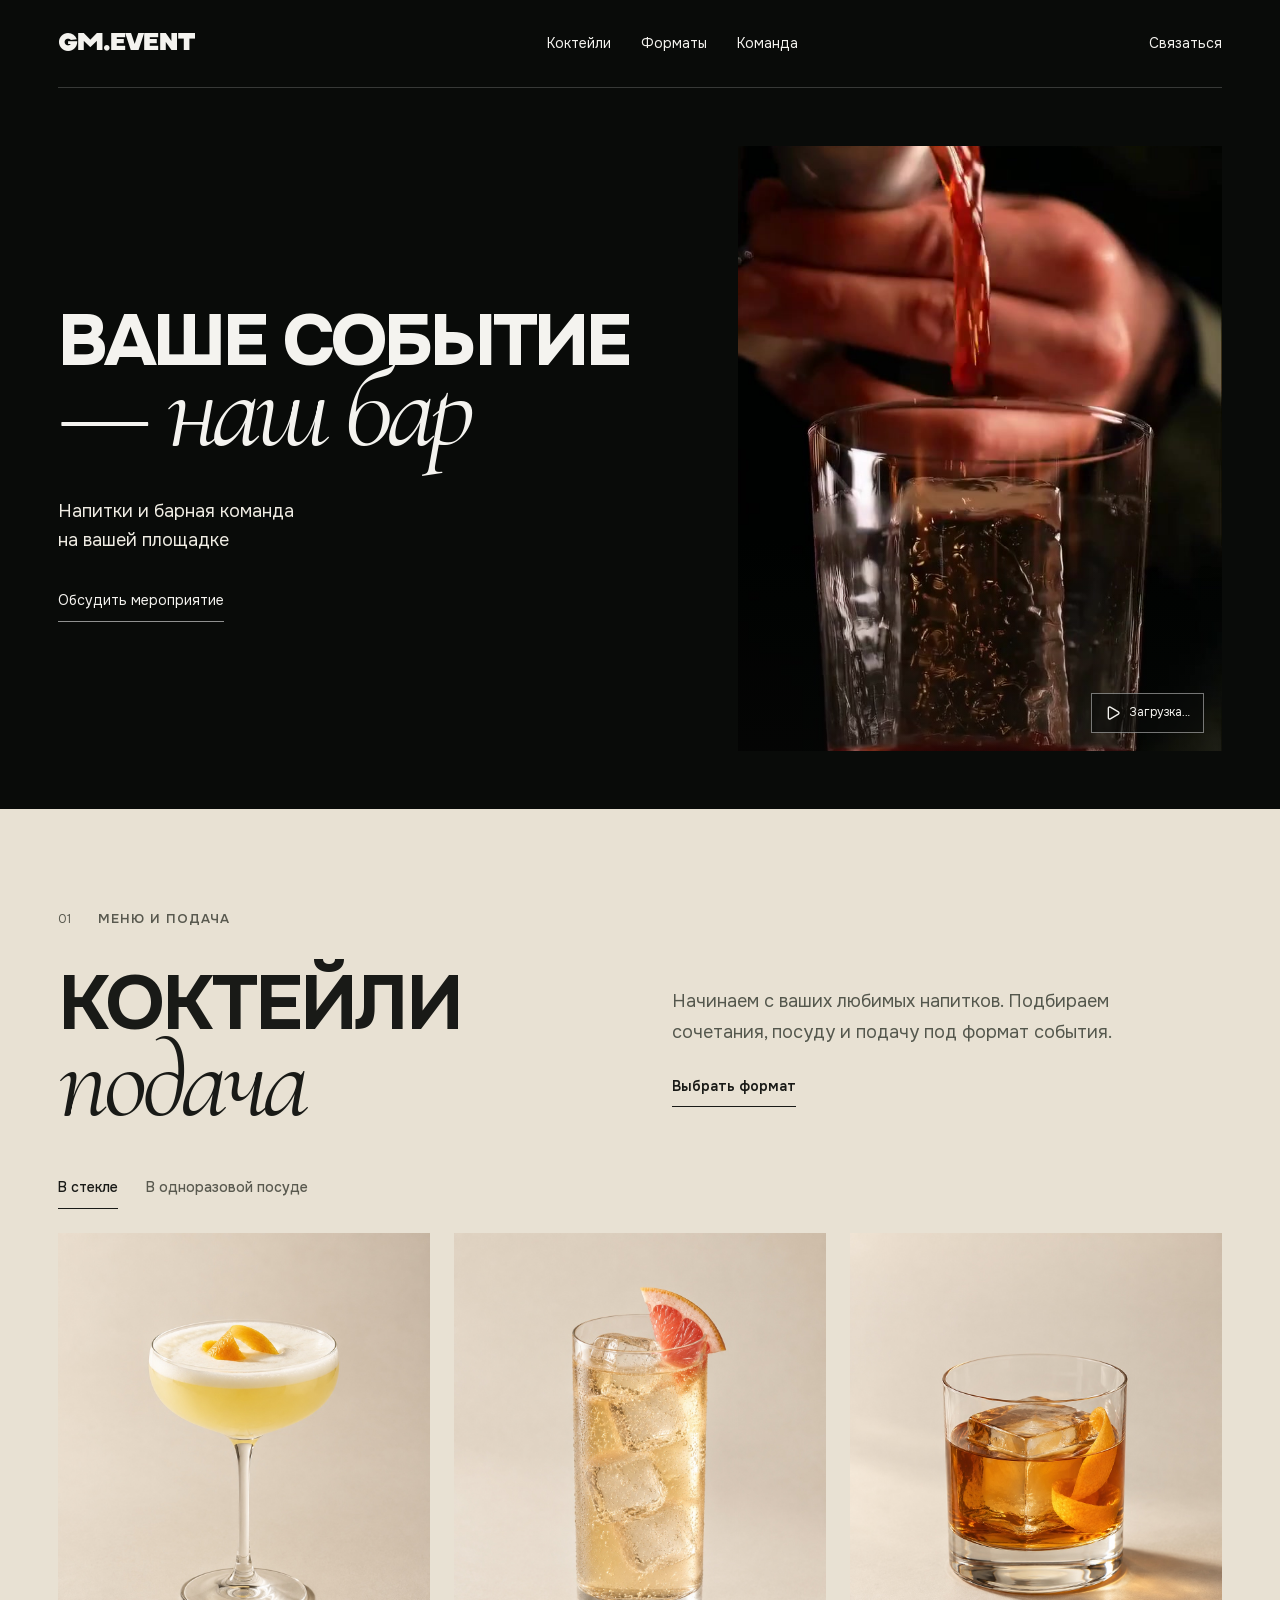
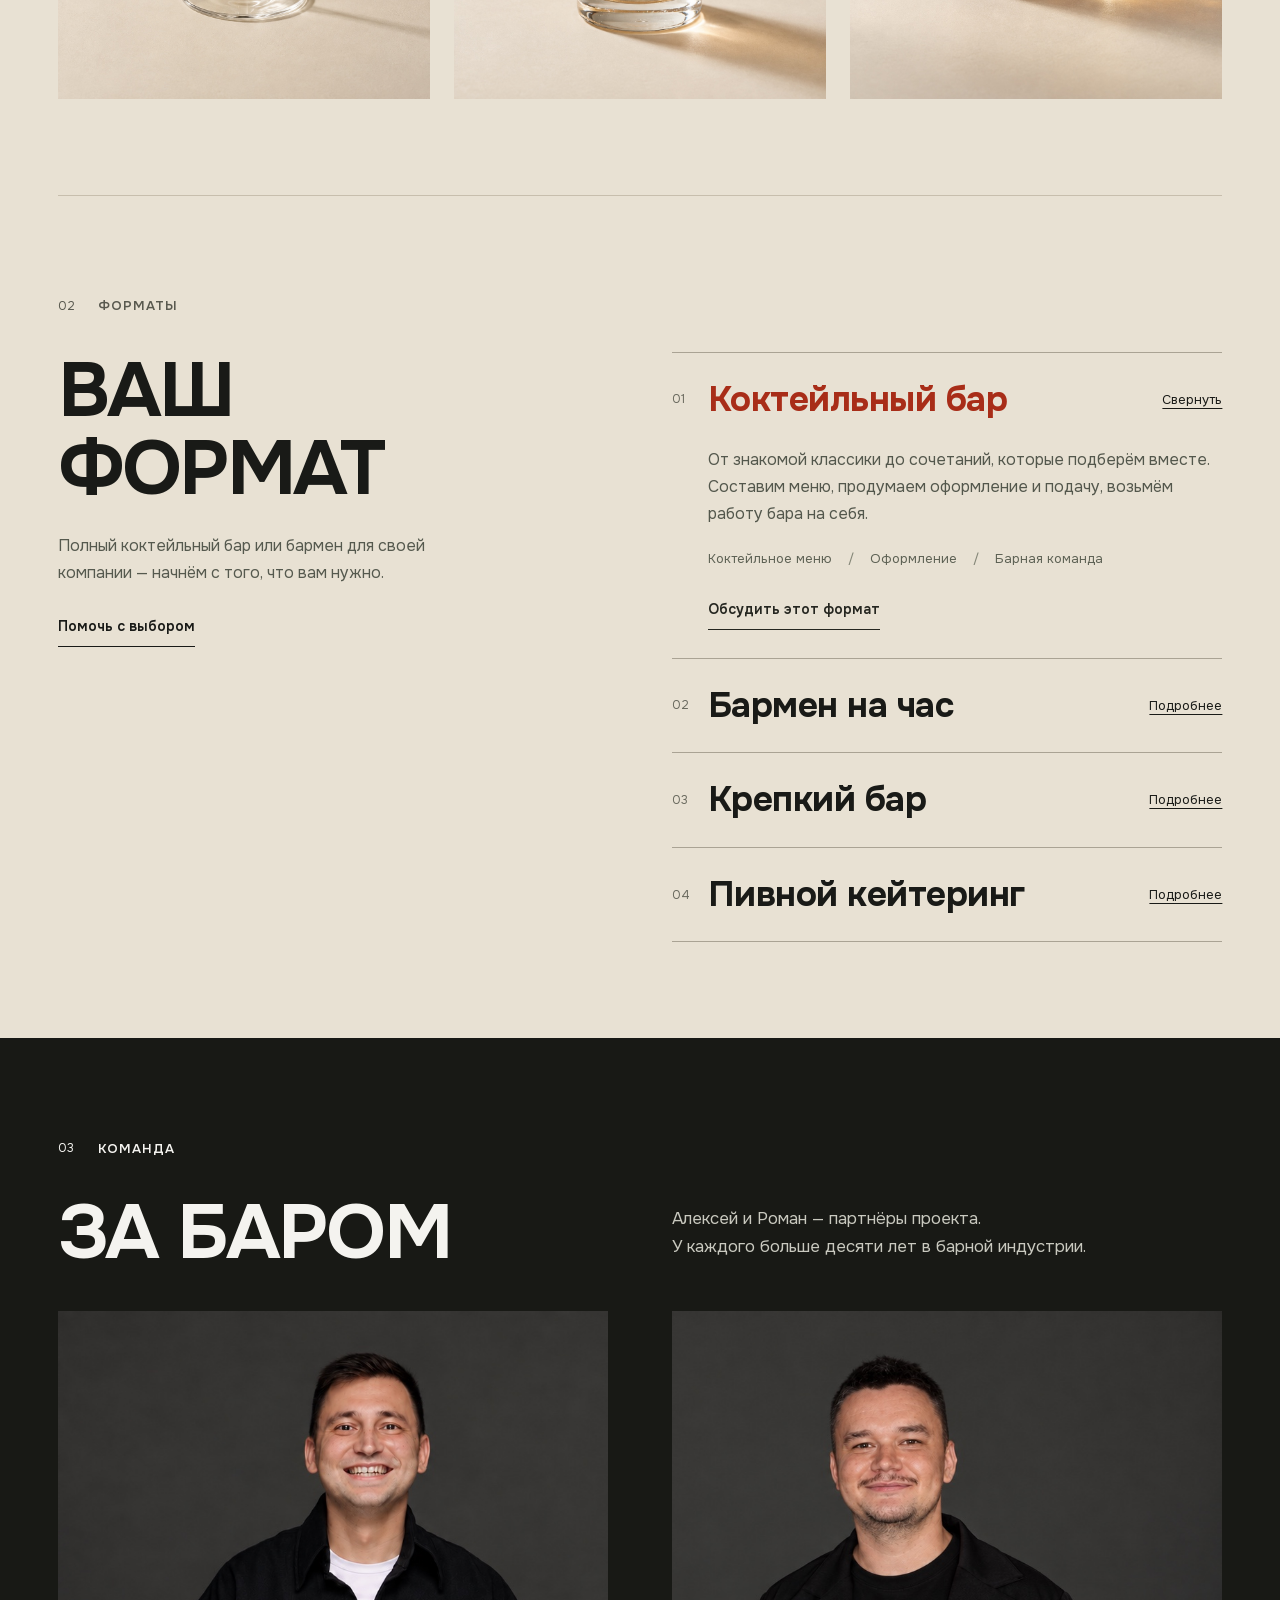
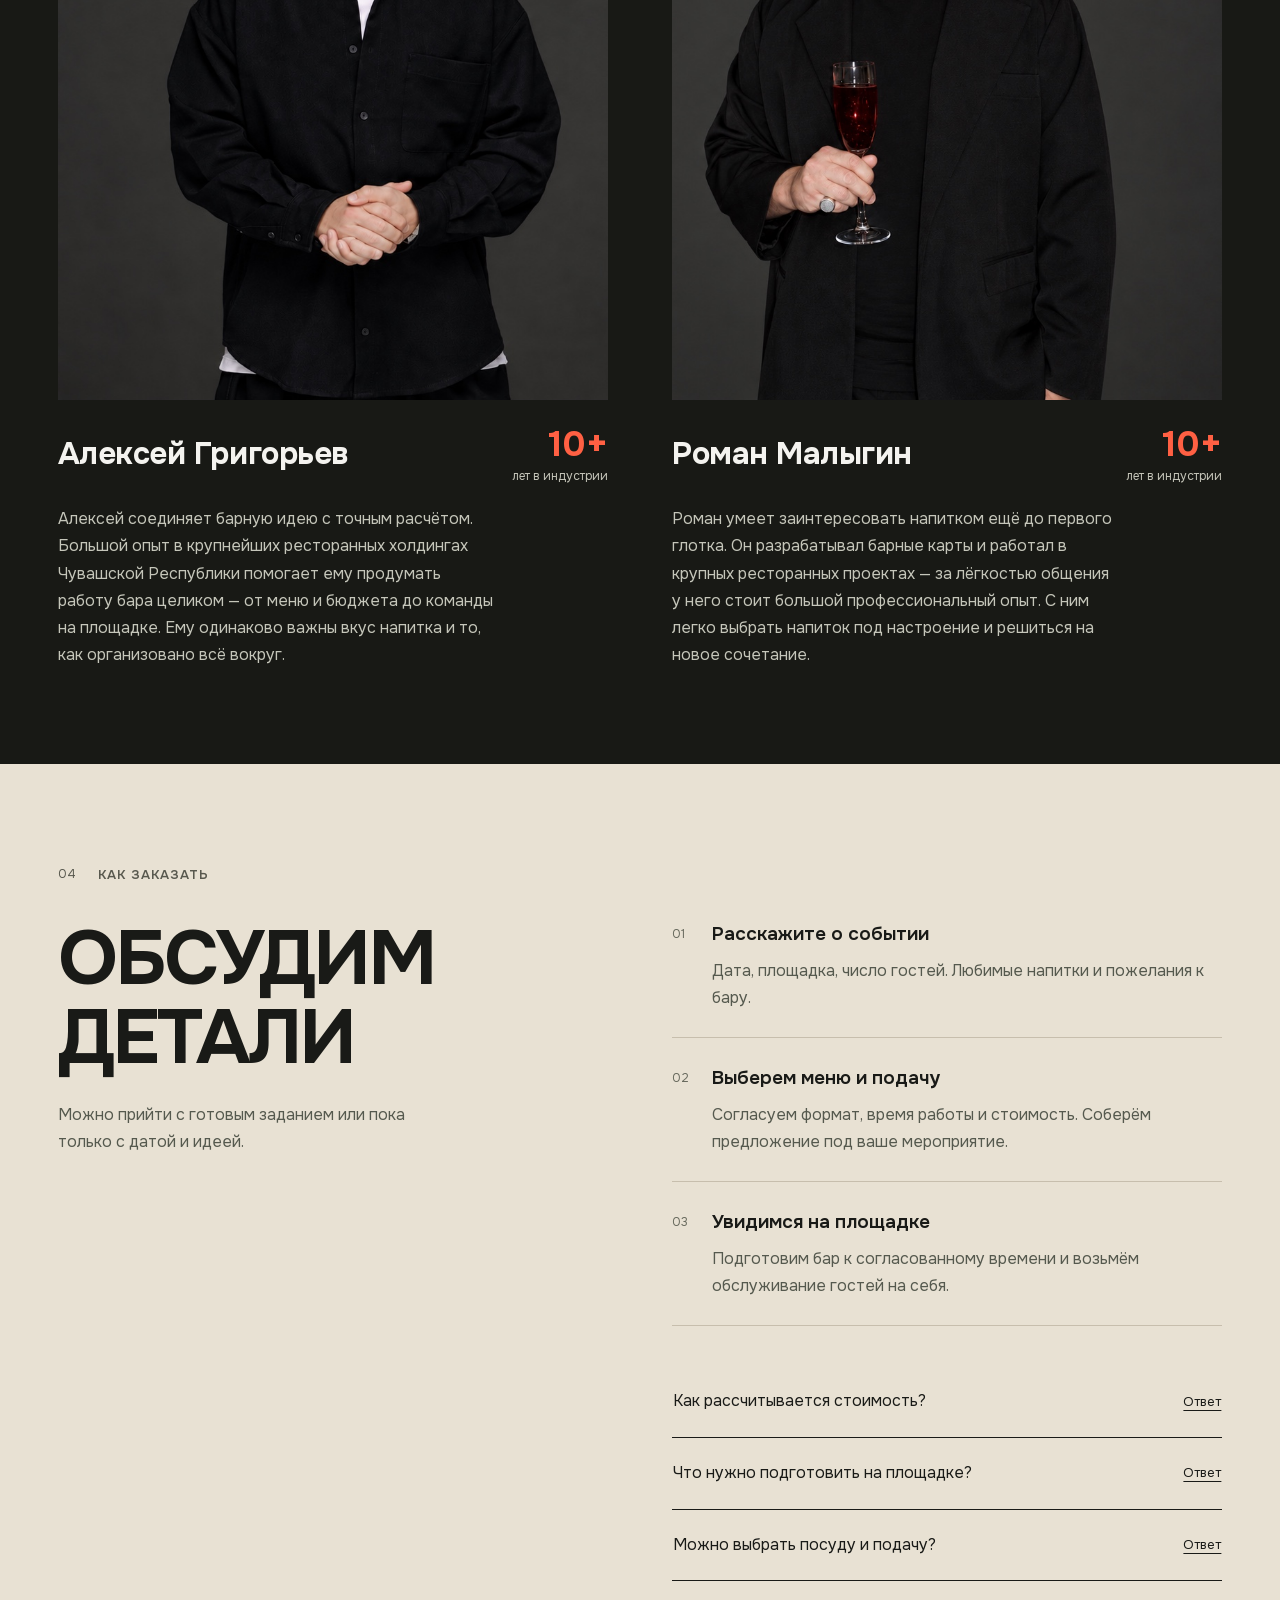
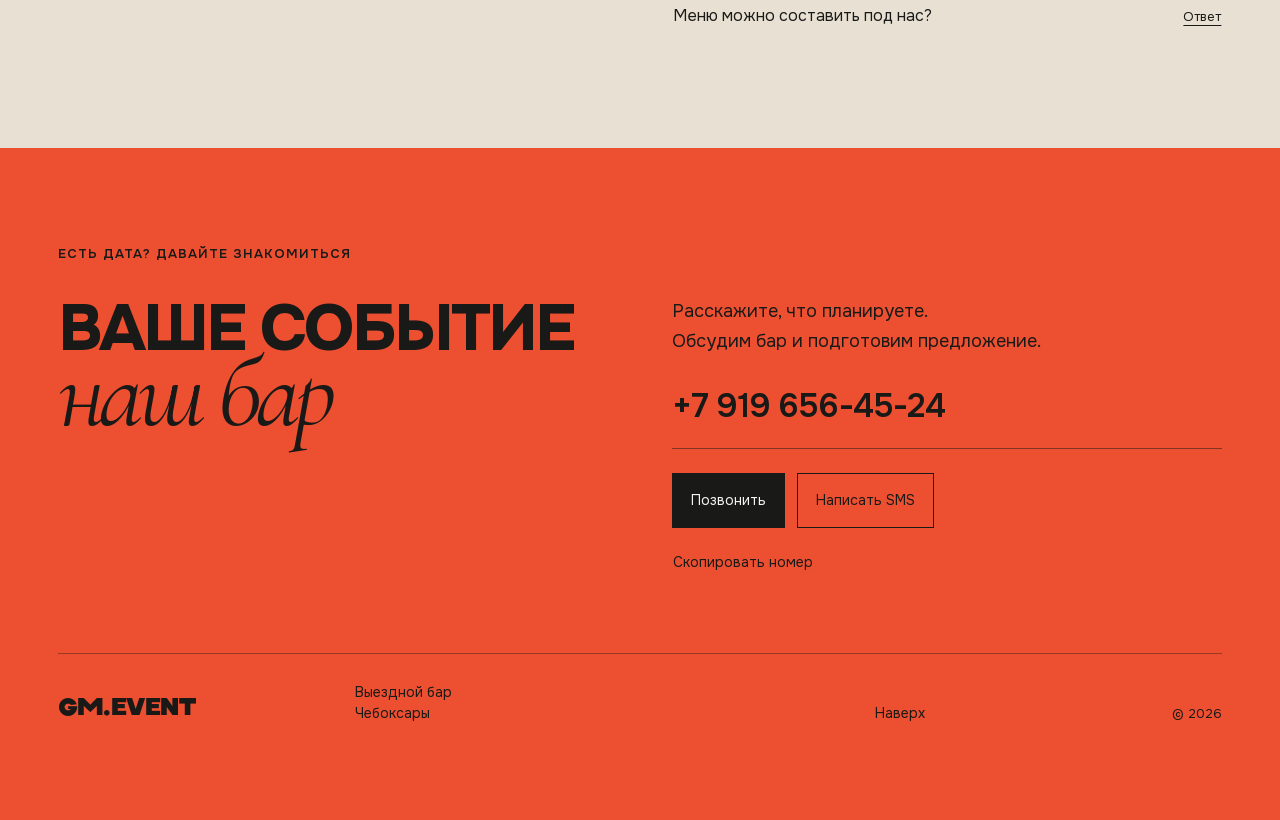
==== commit 81075dd8: "Reduce header logo and simplify contact link" ====
--- a/index.html
+++ b/index.html
@@ -7929,7 +7929,7 @@
 }
 .monogram {
   font-family: var(--font-logo),Arial,sans-serif;
-  font-size: 27px;
+  font-size: 24px;
   font-weight: 700;
   line-height: 1;
   letter-spacing: -.035em;
@@ -7950,7 +7950,6 @@
   gap: 16px;
   font-size: 14px;
   line-height: 1.5;
-  border-bottom: 1px solid #ffffff8c;
   padding-block: 8px;
 }
 .header-cta svg {
@@ -8685,7 +8684,7 @@
     gap: 16px;
   }
   .monogram {
-    font-size: 24px;
+    font-size: 21px;
   }
   .header-cta {
     font-size: 13px;
@@ -9622,4 +9621,4 @@
   src: url([data-uri]) format('woff2');
   unicode-range: U+0000-00FF, U+0131, U+0152-0153, U+02BB-02BC, U+02C6, U+02DA, U+02DC, U+0304, U+0308, U+0329, U+2000-206F, U+20AC, U+2122, U+2191, U+2193, U+2212, U+2215, U+FEFF, U+FFFD;
 }
-</style></head><body style="--font-body:Onest;--font-logo:RAYDIS;--font-script:Cormorant Garamond"><div id="root"><main class="bar-site"><a class="skip-link" href="#presentation">К содержанию</a><section class="hero" id="home" aria-labelledby="hero-title"><header class="header wrap"><a href="#home" class="monogram" aria-label="GM.EVENT — на главную">GM.EVENT</a><nav class="desktop-nav" aria-label="Основная навигация"><a href="#presentation">Коктейли</a><a href="#formats">Форматы</a><a href="#team">Команда</a></nav><a class="header-cta" href="#contact">Обсудить событие</a></header><div class="hero-layout wrap"><div class="hero-intro"><h1 id="hero-title"><span class="hero-line">Ваше событие</span><span class="hero-line hero-line-script">— наш бар</span></h1></div><div class="hero-bottom"><div><p>Напитки и барная команда<br/>на вашей площадке</p><a class="hero-action" href="#contact">Обсудить мероприятие</a></div></div><div class="hero-media"><div class="hero-film" aria-hidden="true"><video autoPlay="" muted="" playsInline="" loop="" preload="auto" tabindex="-1" poster="./asset-hero-video-poster-0232e0870b.jpg"><source media="(max-width: 640px)" src="./hero-bar-mobile-v6.mp4" type="video/mp4"/><source src="./hero-bar-desktop-v6.mp4" type="video/mp4"/></video></div><button type="button" tabindex="0" data-slot="button" aria-label="Смотреть видео" class="group/button inline-flex shrink-0 items-center justify-center rounded-lg border border-transparent bg-clip-padding text-sm font-medium whitespace-nowrap transition-all outline-none select-none focus-visible:border-ring focus-visible:ring-3 focus-visible:ring-ring/50 active:not-aria-[haspopup]:translate-y-px disabled:pointer-events-none disabled:opacity-50 aria-invalid:border-destructive aria-invalid:ring-3 aria-invalid:ring-destructive/20 dark:aria-invalid:border-destructive/50 dark:aria-invalid:ring-destructive/40 [&amp;_svg]:pointer-events-none [&amp;_svg]:shrink-0 [&amp;_svg:not([class*=&#x27;size-&#x27;])]:size-4 hover:bg-muted hover:text-foreground aria-expanded:bg-muted aria-expanded:text-foreground dark:hover:bg-muted/50 h-8 gap-1.5 px-2.5 has-data-[icon=inline-end]:pr-2 has-data-[icon=inline-start]:pl-2 film-toggle"><svg xmlns="http://www.w3.org/2000/svg" width="15" height="15" viewBox="0 0 24 24" fill="none" stroke="currentColor" stroke-width="2" stroke-linecap="round" stroke-linejoin="round" class="lucide lucide-play" aria-hidden="true"><path d="M5 5a2 2 0 0 1 3.008-1.728l11.997 6.998a2 2 0 0 1 .003 3.458l-12 7A2 2 0 0 1 5 19z"></path></svg><span>Загрузка…</span></button></div></div></section><section class="presentation wrap section" id="presentation" aria-labelledby="presentation-title"><div class="section-top"><p class="eyebrow dark-label"><span class="section-number">01</span> МЕНЮ И ПОДАЧА</p></div><div class="gallery-heading" data-reveal="true"><h2 id="presentation-title" class="paired-heading" aria-label="Коктейли и подача"><span class="heading-line">КОКТЕЙЛИ</span><span class="section-script">подача</span></h2><div class="gallery-intro"><p>Начинаем с ваших любимых напитков. Подбираем сочетания, посуду и подачу под формат события.</p><a class="text-link" href="#formats">Выбрать формат</a></div></div><fieldset class="drinkware-options" aria-label="Посуда для подачи"><button type="button" aria-pressed="true" aria-controls="cocktail-gallery">В стекле</button><button type="button" aria-pressed="false" aria-controls="cocktail-gallery">В одноразовой посуде</button></fieldset><div class="cocktail-gallery" id="cocktail-gallery" aria-label="Коктейли в стекле"><figure class="cocktail-card" data-reveal="true"><img src="./asset-coupe-v1-a9d5fb5de2.jpg" alt="Светлый коктейль с пеной и цедрой в тонком бокале на ножке" width="1122" height="1402" loading="lazy"/></figure><figure class="cocktail-card" data-reveal="true"><img src="./asset-highball-v1-2c696b7634.jpg" alt="Золотистый коктейль со льдом и грейпфрутом в высоком бокале" width="1122" height="1402" loading="lazy"/></figure><figure class="cocktail-card" data-reveal="true"><img src="./asset-rocks-v1-5a23c791d7.jpg" alt="Янтарный коктейль с крупным кубом льда и цедрой в низком бокале" width="1122" height="1402" loading="lazy"/></figure></div></section><section class="formats wrap section" id="formats" aria-labelledby="formats-title"><div class="section-top"><p class="eyebrow dark-label"><span class="section-number">02</span> ФОРМАТЫ</p></div><div class="formats-grid"><div class="formats-intro" data-reveal="true"><h2 id="formats-title">ВАШ<br/><span class="outline-word">ФОРМАТ</span></h2><p>Полный коктейльный бар или бармен для своей компании — начнём с того, что вам нужно.</p><a class="text-link" href="#contact">Помочь с выбором</a></div><div data-orientation="vertical" data-slot="accordion" class="flex w-full flex-col service-accordion"><div data-orientation="vertical" data-index="-1" data-open="" data-slot="accordion-item" class="not-last:border-b service-item"><h3 data-orientation="vertical" data-index="-1" data-open="" class="flex"><button type="button" data-value="cocktail" data-orientation="vertical" data-index="-1" data-panel-open="" tabindex="0" aria-disabled="false" aria-controls="base-ui-_R_6kH1_" aria-expanded="true" id="base-ui-_R_6kH2_" data-slot="accordion-trigger" class="focus-visible:ring-ring/50 focus-visible:border-ring focus-visible:after:border-ring **:data-[slot=accordion-trigger-icon]:text-muted-foreground rounded-lg py-2.5 text-left text-sm font-medium hover:underline focus-visible:ring-3 **:data-[slot=accordion-trigger-icon]:ml-auto **:data-[slot=accordion-trigger-icon]:size-4 group/accordion-trigger relative flex flex-1 items-start justify-between border border-transparent transition-all outline-none aria-disabled:pointer-events-none aria-disabled:opacity-50 service-trigger"><span class="service-number">01</span><span class="service-name">Коктейльный бар</span><span class="accordion-state" aria-hidden="true"><span class="when-closed">Подробнее</span><span class="when-open">Свернуть</span></span></button></h3><div data-orientation="vertical" data-index="-1" data-open="" id="base-ui-_R_6kH1_" aria-labelledby="base-ui-_R_6kH2_" role="region" style="--accordion-panel-height:auto;--accordion-panel-width:auto;animation-name:none" data-slot="accordion-content" class="data-open:animate-accordion-down data-closed:animate-accordion-up text-sm overflow-hidden"><div class="pt-0 pb-2.5 h-(--accordion-panel-height) data-ending-style:h-0 data-starting-style:h-0 [&amp;_a]:underline [&amp;_a]:underline-offset-3 [&amp;_a]:hover:text-foreground [&amp;_p:not(:last-child)]:mb-4 service-content"><p>От знакомой классики до сочетаний, которые подберём вместе. Составим меню, продумаем оформление и подачу, возьмём работу бара на себя.</p><ul class="service-details"><li>Коктейльное меню</li><li>Оформление</li><li>Барная команда</li></ul><a class="text-link" href="sms:+79196564524?body=%D0%97%D0%B4%D1%80%D0%B0%D0%B2%D1%81%D1%82%D0%B2%D1%83%D0%B9%D1%82%D0%B5!%20%D0%A5%D0%BE%D1%82%D0%B8%D0%BC%20%D0%BE%D0%B1%D1%81%D1%83%D0%B4%D0%B8%D1%82%D1%8C%20%D0%B2%D1%8B%D0%B5%D0%B7%D0%B4%D0%BD%D0%BE%D0%B9%20%D0%BA%D0%BE%D0%BA%D1%82%D0%B5%D0%B9%D0%BB%D1%8C%D0%BD%D1%8B%D0%B9%20%D0%B1%D0%B0%D1%80.">Обсудить этот формат</a></div></div></div><div data-orientation="vertical" data-hidden="" data-index="-1" data-closed="" data-slot="accordion-item" class="not-last:border-b service-item"><h3 data-orientation="vertical" data-hidden="" data-index="-1" data-closed="" class="flex"><button type="button" data-value="cocktail" data-orientation="vertical" data-hidden="" data-index="-1" tabindex="0" aria-disabled="false" aria-expanded="false" id="base-ui-_R_akH2_" data-slot="accordion-trigger" class="focus-visible:ring-ring/50 focus-visible:border-ring focus-visible:after:border-ring **:data-[slot=accordion-trigger-icon]:text-muted-foreground rounded-lg py-2.5 text-left text-sm font-medium hover:underline focus-visible:ring-3 **:data-[slot=accordion-trigger-icon]:ml-auto **:data-[slot=accordion-trigger-icon]:size-4 group/accordion-trigger relative flex flex-1 items-start justify-between border border-transparent transition-all outline-none aria-disabled:pointer-events-none aria-disabled:opacity-50 service-trigger"><span class="service-number">02</span><span class="service-name">Бармен на час</span><span class="accordion-state" aria-hidden="true"><span class="when-closed">Подробнее</span><span class="when-open">Свернуть</span></span></button></h3></div><div data-orientation="vertical" data-hidden="" data-index="-1" data-closed="" data-slot="accordion-item" class="not-last:border-b service-item"><h3 data-orientation="vertical" data-hidden="" data-index="-1" data-closed="" class="flex"><button type="button" data-value="cocktail" data-orientation="vertical" data-hidden="" data-index="-1" tabindex="0" aria-disabled="false" aria-expanded="false" id="base-ui-_R_ekH2_" data-slot="accordion-trigger" class="focus-visible:ring-ring/50 focus-visible:border-ring focus-visible:after:border-ring **:data-[slot=accordion-trigger-icon]:text-muted-foreground rounded-lg py-2.5 text-left text-sm font-medium hover:underline focus-visible:ring-3 **:data-[slot=accordion-trigger-icon]:ml-auto **:data-[slot=accordion-trigger-icon]:size-4 group/accordion-trigger relative flex flex-1 items-start justify-between border border-transparent transition-all outline-none aria-disabled:pointer-events-none aria-disabled:opacity-50 service-trigger"><span class="service-number">03</span><span class="service-name">Крепкий бар</span><span class="accordion-state" aria-hidden="true"><span class="when-closed">Подробнее</span><span class="when-open">Свернуть</span></span></button></h3></div><div data-orientation="vertical" data-hidden="" data-index="-1" data-closed="" data-slot="accordion-item" class="not-last:border-b service-item"><h3 data-orientation="vertical" data-hidden="" data-index="-1" data-closed="" class="flex"><button type="button" data-value="cocktail" data-orientation="vertical" data-hidden="" data-index="-1" tabindex="0" aria-disabled="false" aria-expanded="false" id="base-ui-_R_ikH2_" data-slot="accordion-trigger" class="focus-visible:ring-ring/50 focus-visible:border-ring focus-visible:after:border-ring **:data-[slot=accordion-trigger-icon]:text-muted-foreground rounded-lg py-2.5 text-left text-sm font-medium hover:underline focus-visible:ring-3 **:data-[slot=accordion-trigger-icon]:ml-auto **:data-[slot=accordion-trigger-icon]:size-4 group/accordion-trigger relative flex flex-1 items-start justify-between border border-transparent transition-all outline-none aria-disabled:pointer-events-none aria-disabled:opacity-50 service-trigger"><span class="service-number">04</span><span class="service-name">Пивной кейтеринг</span><span class="accordion-state" aria-hidden="true"><span class="when-closed">Подробнее</span><span class="when-open">Свернуть</span></span></button></h3></div></div></div></section><section class="team dark" id="team" aria-labelledby="team-title"><div class="wrap section"><div class="section-top"><p class="eyebrow"><span class="section-number">03</span> КОМАНДА</p></div><div class="team-heading" data-reveal="true"><h2 id="team-title">ЗА БАРОМ</h2><p>Алексей и Роман — партнёры проекта.<br/>У каждого больше десяти лет в барной индустрии.</p></div><div class="founders-grid"><article class="founder" data-reveal="true"><div class="founder-photo alex paired-portrait"><img src="./asset-team-portraits-alex-tone-v4-8f4a0aaccf.jpg" alt="Алексей Григорьев — партнёр проекта" width="1584" height="993" loading="lazy"/></div><div class="founder-title"><h3>Алексей Григорьев</h3><span><strong>10+</strong>лет в индустрии</span></div><p>Алексей соединяет барную идею с точным расчётом. Большой опыт в крупнейших ресторанных холдингах Чувашской Республики помогает ему продумать работу бара целиком — от меню и бюджета до команды на площадке. Ему одинаково важны вкус напитка и то, как организовано всё вокруг.</p></article><article class="founder" data-reveal="true"><div class="founder-photo roman paired-portrait"><img src="./asset-team-portraits-diptych-v3-ca0f97ed26.jpg" alt="Роман Малыгин — партнёр проекта" width="1586" height="992" loading="lazy"/></div><div class="founder-title"><h3>Роман Малыгин</h3><span><strong>10+</strong>лет в индустрии</span></div><p>Роман умеет заинтересовать напитком ещё до первого глотка. Он разрабатывал барные карты и работал в крупных ресторанных проектах — за лёгкостью общения у него стоит большой профессиональный опыт. С ним легко выбрать напиток под настроение и решиться на новое сочетание.</p></article></div></div></section><section class="how wrap section" id="how" aria-labelledby="how-title"><div class="section-top"><p class="eyebrow dark-label"><span class="section-number">04</span> КАК ЗАКАЗАТЬ</p></div><div class="how-grid"><div data-reveal="true"><h2 id="how-title">ОБСУДИМ<br/>ДЕТАЛИ</h2><p class="how-intro">Можно прийти с готовым заданием или пока только с датой и идеей.</p></div><div class="how-content"><ol class="steps"><li><span>01</span><div><h3>Расскажите о событии</h3><p>Дата, площадка, число гостей. Любимые напитки и пожелания к бару.</p></div></li><li><span>02</span><div><h3>Выберем меню и подачу</h3><p>Согласуем формат, время работы и стоимость. Соберём предложение под ваше мероприятие.</p></div></li><li><span>03</span><div><h3>Увидимся на площадке</h3><p>Подготовим бар к согласованному времени и возьмём обслуживание гостей на себя.</p></div></li></ol><div data-orientation="vertical" data-slot="accordion" class="flex w-full flex-col faq"><div data-orientation="vertical" data-hidden="" data-index="-1" data-closed="" data-slot="accordion-item" class="not-last:border-b"><h3 data-orientation="vertical" data-hidden="" data-index="-1" data-closed="" class="flex"><button type="button" data-value="" data-orientation="vertical" data-hidden="" data-index="-1" tabindex="0" aria-disabled="false" aria-expanded="false" id="base-ui-_R_qmH2_" data-slot="accordion-trigger" class="focus-visible:ring-ring/50 focus-visible:border-ring focus-visible:after:border-ring **:data-[slot=accordion-trigger-icon]:text-muted-foreground rounded-lg py-2.5 text-left text-sm font-medium hover:underline focus-visible:ring-3 **:data-[slot=accordion-trigger-icon]:ml-auto **:data-[slot=accordion-trigger-icon]:size-4 group/accordion-trigger relative flex flex-1 items-start justify-between border border-transparent transition-all outline-none aria-disabled:pointer-events-none aria-disabled:opacity-50 faq-trigger">Как рассчитывается стоимость?<span class="accordion-state" aria-hidden="true"><span class="when-closed">Ответ</span><span class="when-open">Скрыть</span></span></button></h3></div><div data-orientation="vertical" data-hidden="" data-index="-1" data-closed="" data-slot="accordion-item" class="not-last:border-b"><h3 data-orientation="vertical" data-hidden="" data-index="-1" data-closed="" class="flex"><button type="button" data-value="" data-orientation="vertical" data-hidden="" data-index="-1" tabindex="0" aria-disabled="false" aria-expanded="false" id="base-ui-_R_1amH2_" data-slot="accordion-trigger" class="focus-visible:ring-ring/50 focus-visible:border-ring focus-visible:after:border-ring **:data-[slot=accordion-trigger-icon]:text-muted-foreground rounded-lg py-2.5 text-left text-sm font-medium hover:underline focus-visible:ring-3 **:data-[slot=accordion-trigger-icon]:ml-auto **:data-[slot=accordion-trigger-icon]:size-4 group/accordion-trigger relative flex flex-1 items-start justify-between border border-transparent transition-all outline-none aria-disabled:pointer-events-none aria-disabled:opacity-50 faq-trigger">Что нужно подготовить на площадке?<span class="accordion-state" aria-hidden="true"><span class="when-closed">Ответ</span><span class="when-open">Скрыть</span></span></button></h3></div><div data-orientation="vertical" data-hidden="" data-index="-1" data-closed="" data-slot="accordion-item" class="not-last:border-b"><h3 data-orientation="vertical" data-hidden="" data-index="-1" data-closed="" class="flex"><button type="button" data-value="" data-orientation="vertical" data-hidden="" data-index="-1" tabindex="0" aria-disabled="false" aria-expanded="false" id="base-ui-_R_1qmH2_" data-slot="accordion-trigger" class="focus-visible:ring-ring/50 focus-visible:border-ring focus-visible:after:border-ring **:data-[slot=accordion-trigger-icon]:text-muted-foreground rounded-lg py-2.5 text-left text-sm font-medium hover:underline focus-visible:ring-3 **:data-[slot=accordion-trigger-icon]:ml-auto **:data-[slot=accordion-trigger-icon]:size-4 group/accordion-trigger relative flex flex-1 items-start justify-between border border-transparent transition-all outline-none aria-disabled:pointer-events-none aria-disabled:opacity-50 faq-trigger">Можно выбрать посуду и подачу?<span class="accordion-state" aria-hidden="true"><span class="when-closed">Ответ</span><span class="when-open">Скрыть</span></span></button></h3></div><div data-orientation="vertical" data-hidden="" data-index="-1" data-closed="" data-slot="accordion-item" class="not-last:border-b"><h3 data-orientation="vertical" data-hidden="" data-index="-1" data-closed="" class="flex"><button type="button" data-value="" data-orientation="vertical" data-hidden="" data-index="-1" tabindex="0" aria-disabled="false" aria-expanded="false" id="base-ui-_R_2amH2_" data-slot="accordion-trigger" class="focus-visible:ring-ring/50 focus-visible:border-ring focus-visible:after:border-ring **:data-[slot=accordion-trigger-icon]:text-muted-foreground rounded-lg py-2.5 text-left text-sm font-medium hover:underline focus-visible:ring-3 **:data-[slot=accordion-trigger-icon]:ml-auto **:data-[slot=accordion-trigger-icon]:size-4 group/accordion-trigger relative flex flex-1 items-start justify-between border border-transparent transition-all outline-none aria-disabled:pointer-events-none aria-disabled:opacity-50 faq-trigger">Меню можно составить под нас?<span class="accordion-state" aria-hidden="true"><span class="when-closed">Ответ</span><span class="when-open">Скрыть</span></span></button></h3></div></div></div></div></section><footer class="contact" id="contact"><div class="wrap section"><p class="eyebrow">ЕСТЬ ДАТА? ДАВАЙТЕ ЗНАКОМИТЬСЯ</p><div class="contact-grid"><div class="contact-title"><h2 class="paired-heading"><span class="heading-line">ВАШЕ СОБЫТИЕ</span><span class="section-script">наш бар</span></h2></div><div class="contact-info"><p>Расскажите, что планируете.<br/>Обсудим бар и подготовим предложение.</p><a class="phone-link" href="tel:+79196564524">+7 919 656-45-24</a><div class="contact-actions"><a class="contact-button" href="tel:+79196564524">Позвонить</a><a class="contact-button secondary-button" href="sms:+79196564524?body=%D0%97%D0%B4%D1%80%D0%B0%D0%B2%D1%81%D1%82%D0%B2%D1%83%D0%B9%D1%82%D0%B5!%20%D0%A5%D0%BE%D1%82%D0%B8%D0%BC%20%D0%BE%D0%B1%D1%81%D1%83%D0%B4%D0%B8%D1%82%D1%8C%20%D0%B1%D0%B0%D1%80%20%D0%B4%D0%BB%D1%8F%20%D0%BC%D0%B5%D1%80%D0%BE%D0%BF%D1%80%D0%B8%D1%8F%D1%82%D0%B8%D1%8F.%20%D0%94%D0%B0%D1%82%D0%B0%3A%20.%20%D0%93%D0%BE%D1%81%D1%82%D0%B5%D0%B9%3A%20.%20%D0%9F%D0%BB%D0%BE%D1%89%D0%B0%D0%B4%D0%BA%D0%B0%3A%20.">Написать SMS</a></div><button type="button" tabindex="0" data-slot="button" class="group/button inline-flex shrink-0 items-center justify-center rounded-lg border border-transparent bg-clip-padding text-sm font-medium whitespace-nowrap transition-all outline-none select-none focus-visible:border-ring focus-visible:ring-3 focus-visible:ring-ring/50 active:not-aria-[haspopup]:translate-y-px disabled:pointer-events-none disabled:opacity-50 aria-invalid:border-destructive aria-invalid:ring-3 aria-invalid:ring-destructive/20 dark:aria-invalid:border-destructive/50 dark:aria-invalid:ring-destructive/40 [&amp;_svg]:pointer-events-none [&amp;_svg]:shrink-0 [&amp;_svg:not([class*=&#x27;size-&#x27;])]:size-4 hover:bg-muted hover:text-foreground aria-expanded:bg-muted aria-expanded:text-foreground dark:hover:bg-muted/50 h-8 gap-1.5 px-2.5 has-data-[icon=inline-end]:pr-2 has-data-[icon=inline-start]:pl-2 copy-phone">Скопировать номер</button><output class="copy-status" aria-live="polite"></output></div></div><div class="footer-bottom"><a href="#home" class="brand" aria-label="GM.EVENT — на главную">GM.EVENT</a><p>Выездной бар<br/>Чебоксары</p><a href="#home">Наверх</a><span>© 2026</span></div></div></footer></main></div><script defer src="./bar-app-aadc9e0d7088.js"></script></body></html>+</style></head><body style="--font-body:Onest;--font-logo:RAYDIS;--font-script:Cormorant Garamond"><div id="root"><main class="bar-site"><a class="skip-link" href="#presentation">К содержанию</a><section class="hero" id="home" aria-labelledby="hero-title"><header class="header wrap"><a href="#home" class="monogram" aria-label="GM.EVENT — на главную">GM.EVENT</a><nav class="desktop-nav" aria-label="Основная навигация"><a href="#presentation">Коктейли</a><a href="#formats">Форматы</a><a href="#team">Команда</a></nav><a class="header-cta" href="#contact">Связаться</a></header><div class="hero-layout wrap"><div class="hero-intro"><h1 id="hero-title"><span class="hero-line">Ваше событие</span><span class="hero-line hero-line-script">— наш бар</span></h1></div><div class="hero-bottom"><div><p>Напитки и барная команда<br/>на вашей площадке</p><a class="hero-action" href="#contact">Обсудить мероприятие</a></div></div><div class="hero-media"><div class="hero-film" aria-hidden="true"><video autoPlay="" muted="" playsInline="" loop="" preload="auto" tabindex="-1" poster="./asset-hero-video-poster-0232e0870b.jpg"><source media="(max-width: 640px)" src="./hero-bar-mobile-v6.mp4" type="video/mp4"/><source src="./hero-bar-desktop-v6.mp4" type="video/mp4"/></video></div><button type="button" tabindex="0" data-slot="button" aria-label="Смотреть видео" class="group/button inline-flex shrink-0 items-center justify-center rounded-lg border border-transparent bg-clip-padding text-sm font-medium whitespace-nowrap transition-all outline-none select-none focus-visible:border-ring focus-visible:ring-3 focus-visible:ring-ring/50 active:not-aria-[haspopup]:translate-y-px disabled:pointer-events-none disabled:opacity-50 aria-invalid:border-destructive aria-invalid:ring-3 aria-invalid:ring-destructive/20 dark:aria-invalid:border-destructive/50 dark:aria-invalid:ring-destructive/40 [&amp;_svg]:pointer-events-none [&amp;_svg]:shrink-0 [&amp;_svg:not([class*=&#x27;size-&#x27;])]:size-4 hover:bg-muted hover:text-foreground aria-expanded:bg-muted aria-expanded:text-foreground dark:hover:bg-muted/50 h-8 gap-1.5 px-2.5 has-data-[icon=inline-end]:pr-2 has-data-[icon=inline-start]:pl-2 film-toggle"><svg xmlns="http://www.w3.org/2000/svg" width="15" height="15" viewBox="0 0 24 24" fill="none" stroke="currentColor" stroke-width="2" stroke-linecap="round" stroke-linejoin="round" class="lucide lucide-play" aria-hidden="true"><path d="M5 5a2 2 0 0 1 3.008-1.728l11.997 6.998a2 2 0 0 1 .003 3.458l-12 7A2 2 0 0 1 5 19z"></path></svg><span>Загрузка…</span></button></div></div></section><section class="presentation wrap section" id="presentation" aria-labelledby="presentation-title"><div class="section-top"><p class="eyebrow dark-label"><span class="section-number">01</span> МЕНЮ И ПОДАЧА</p></div><div class="gallery-heading" data-reveal="true"><h2 id="presentation-title" class="paired-heading" aria-label="Коктейли и подача"><span class="heading-line">КОКТЕЙЛИ</span><span class="section-script">подача</span></h2><div class="gallery-intro"><p>Начинаем с ваших любимых напитков. Подбираем сочетания, посуду и подачу под формат события.</p><a class="text-link" href="#formats">Выбрать формат</a></div></div><fieldset class="drinkware-options" aria-label="Посуда для подачи"><button type="button" aria-pressed="true" aria-controls="cocktail-gallery">В стекле</button><button type="button" aria-pressed="false" aria-controls="cocktail-gallery">В одноразовой посуде</button></fieldset><div class="cocktail-gallery" id="cocktail-gallery" aria-label="Коктейли в стекле"><figure class="cocktail-card" data-reveal="true"><img src="./asset-coupe-v1-a9d5fb5de2.jpg" alt="Светлый коктейль с пеной и цедрой в тонком бокале на ножке" width="1122" height="1402" loading="lazy"/></figure><figure class="cocktail-card" data-reveal="true"><img src="./asset-highball-v1-2c696b7634.jpg" alt="Золотистый коктейль со льдом и грейпфрутом в высоком бокале" width="1122" height="1402" loading="lazy"/></figure><figure class="cocktail-card" data-reveal="true"><img src="./asset-rocks-v1-5a23c791d7.jpg" alt="Янтарный коктейль с крупным кубом льда и цедрой в низком бокале" width="1122" height="1402" loading="lazy"/></figure></div></section><section class="formats wrap section" id="formats" aria-labelledby="formats-title"><div class="section-top"><p class="eyebrow dark-label"><span class="section-number">02</span> ФОРМАТЫ</p></div><div class="formats-grid"><div class="formats-intro" data-reveal="true"><h2 id="formats-title">ВАШ<br/><span class="outline-word">ФОРМАТ</span></h2><p>Полный коктейльный бар или бармен для своей компании — начнём с того, что вам нужно.</p><a class="text-link" href="#contact">Помочь с выбором</a></div><div data-orientation="vertical" data-slot="accordion" class="flex w-full flex-col service-accordion"><div data-orientation="vertical" data-index="-1" data-open="" data-slot="accordion-item" class="not-last:border-b service-item"><h3 data-orientation="vertical" data-index="-1" data-open="" class="flex"><button type="button" data-value="cocktail" data-orientation="vertical" data-index="-1" data-panel-open="" tabindex="0" aria-disabled="false" aria-controls="base-ui-_R_6kH1_" aria-expanded="true" id="base-ui-_R_6kH2_" data-slot="accordion-trigger" class="focus-visible:ring-ring/50 focus-visible:border-ring focus-visible:after:border-ring **:data-[slot=accordion-trigger-icon]:text-muted-foreground rounded-lg py-2.5 text-left text-sm font-medium hover:underline focus-visible:ring-3 **:data-[slot=accordion-trigger-icon]:ml-auto **:data-[slot=accordion-trigger-icon]:size-4 group/accordion-trigger relative flex flex-1 items-start justify-between border border-transparent transition-all outline-none aria-disabled:pointer-events-none aria-disabled:opacity-50 service-trigger"><span class="service-number">01</span><span class="service-name">Коктейльный бар</span><span class="accordion-state" aria-hidden="true"><span class="when-closed">Подробнее</span><span class="when-open">Свернуть</span></span></button></h3><div data-orientation="vertical" data-index="-1" data-open="" id="base-ui-_R_6kH1_" aria-labelledby="base-ui-_R_6kH2_" role="region" style="--accordion-panel-height:auto;--accordion-panel-width:auto;animation-name:none" data-slot="accordion-content" class="data-open:animate-accordion-down data-closed:animate-accordion-up text-sm overflow-hidden"><div class="pt-0 pb-2.5 h-(--accordion-panel-height) data-ending-style:h-0 data-starting-style:h-0 [&amp;_a]:underline [&amp;_a]:underline-offset-3 [&amp;_a]:hover:text-foreground [&amp;_p:not(:last-child)]:mb-4 service-content"><p>От знакомой классики до сочетаний, которые подберём вместе. Составим меню, продумаем оформление и подачу, возьмём работу бара на себя.</p><ul class="service-details"><li>Коктейльное меню</li><li>Оформление</li><li>Барная команда</li></ul><a class="text-link" href="sms:+79196564524?body=%D0%97%D0%B4%D1%80%D0%B0%D0%B2%D1%81%D1%82%D0%B2%D1%83%D0%B9%D1%82%D0%B5!%20%D0%A5%D0%BE%D1%82%D0%B8%D0%BC%20%D0%BE%D0%B1%D1%81%D1%83%D0%B4%D0%B8%D1%82%D1%8C%20%D0%B2%D1%8B%D0%B5%D0%B7%D0%B4%D0%BD%D0%BE%D0%B9%20%D0%BA%D0%BE%D0%BA%D1%82%D0%B5%D0%B9%D0%BB%D1%8C%D0%BD%D1%8B%D0%B9%20%D0%B1%D0%B0%D1%80.">Обсудить этот формат</a></div></div></div><div data-orientation="vertical" data-hidden="" data-index="-1" data-closed="" data-slot="accordion-item" class="not-last:border-b service-item"><h3 data-orientation="vertical" data-hidden="" data-index="-1" data-closed="" class="flex"><button type="button" data-value="cocktail" data-orientation="vertical" data-hidden="" data-index="-1" tabindex="0" aria-disabled="false" aria-expanded="false" id="base-ui-_R_akH2_" data-slot="accordion-trigger" class="focus-visible:ring-ring/50 focus-visible:border-ring focus-visible:after:border-ring **:data-[slot=accordion-trigger-icon]:text-muted-foreground rounded-lg py-2.5 text-left text-sm font-medium hover:underline focus-visible:ring-3 **:data-[slot=accordion-trigger-icon]:ml-auto **:data-[slot=accordion-trigger-icon]:size-4 group/accordion-trigger relative flex flex-1 items-start justify-between border border-transparent transition-all outline-none aria-disabled:pointer-events-none aria-disabled:opacity-50 service-trigger"><span class="service-number">02</span><span class="service-name">Бармен на час</span><span class="accordion-state" aria-hidden="true"><span class="when-closed">Подробнее</span><span class="when-open">Свернуть</span></span></button></h3></div><div data-orientation="vertical" data-hidden="" data-index="-1" data-closed="" data-slot="accordion-item" class="not-last:border-b service-item"><h3 data-orientation="vertical" data-hidden="" data-index="-1" data-closed="" class="flex"><button type="button" data-value="cocktail" data-orientation="vertical" data-hidden="" data-index="-1" tabindex="0" aria-disabled="false" aria-expanded="false" id="base-ui-_R_ekH2_" data-slot="accordion-trigger" class="focus-visible:ring-ring/50 focus-visible:border-ring focus-visible:after:border-ring **:data-[slot=accordion-trigger-icon]:text-muted-foreground rounded-lg py-2.5 text-left text-sm font-medium hover:underline focus-visible:ring-3 **:data-[slot=accordion-trigger-icon]:ml-auto **:data-[slot=accordion-trigger-icon]:size-4 group/accordion-trigger relative flex flex-1 items-start justify-between border border-transparent transition-all outline-none aria-disabled:pointer-events-none aria-disabled:opacity-50 service-trigger"><span class="service-number">03</span><span class="service-name">Крепкий бар</span><span class="accordion-state" aria-hidden="true"><span class="when-closed">Подробнее</span><span class="when-open">Свернуть</span></span></button></h3></div><div data-orientation="vertical" data-hidden="" data-index="-1" data-closed="" data-slot="accordion-item" class="not-last:border-b service-item"><h3 data-orientation="vertical" data-hidden="" data-index="-1" data-closed="" class="flex"><button type="button" data-value="cocktail" data-orientation="vertical" data-hidden="" data-index="-1" tabindex="0" aria-disabled="false" aria-expanded="false" id="base-ui-_R_ikH2_" data-slot="accordion-trigger" class="focus-visible:ring-ring/50 focus-visible:border-ring focus-visible:after:border-ring **:data-[slot=accordion-trigger-icon]:text-muted-foreground rounded-lg py-2.5 text-left text-sm font-medium hover:underline focus-visible:ring-3 **:data-[slot=accordion-trigger-icon]:ml-auto **:data-[slot=accordion-trigger-icon]:size-4 group/accordion-trigger relative flex flex-1 items-start justify-between border border-transparent transition-all outline-none aria-disabled:pointer-events-none aria-disabled:opacity-50 service-trigger"><span class="service-number">04</span><span class="service-name">Пивной кейтеринг</span><span class="accordion-state" aria-hidden="true"><span class="when-closed">Подробнее</span><span class="when-open">Свернуть</span></span></button></h3></div></div></div></section><section class="team dark" id="team" aria-labelledby="team-title"><div class="wrap section"><div class="section-top"><p class="eyebrow"><span class="section-number">03</span> КОМАНДА</p></div><div class="team-heading" data-reveal="true"><h2 id="team-title">ЗА БАРОМ</h2><p>Алексей и Роман — партнёры проекта.<br/>У каждого больше десяти лет в барной индустрии.</p></div><div class="founders-grid"><article class="founder" data-reveal="true"><div class="founder-photo alex paired-portrait"><img src="./asset-team-portraits-alex-tone-v4-8f4a0aaccf.jpg" alt="Алексей Григорьев — партнёр проекта" width="1584" height="993" loading="lazy"/></div><div class="founder-title"><h3>Алексей Григорьев</h3><span><strong>10+</strong>лет в индустрии</span></div><p>Алексей соединяет барную идею с точным расчётом. Большой опыт в крупнейших ресторанных холдингах Чувашской Республики помогает ему продумать работу бара целиком — от меню и бюджета до команды на площадке. Ему одинаково важны вкус напитка и то, как организовано всё вокруг.</p></article><article class="founder" data-reveal="true"><div class="founder-photo roman paired-portrait"><img src="./asset-team-portraits-diptych-v3-ca0f97ed26.jpg" alt="Роман Малыгин — партнёр проекта" width="1586" height="992" loading="lazy"/></div><div class="founder-title"><h3>Роман Малыгин</h3><span><strong>10+</strong>лет в индустрии</span></div><p>Роман умеет заинтересовать напитком ещё до первого глотка. Он разрабатывал барные карты и работал в крупных ресторанных проектах — за лёгкостью общения у него стоит большой профессиональный опыт. С ним легко выбрать напиток под настроение и решиться на новое сочетание.</p></article></div></div></section><section class="how wrap section" id="how" aria-labelledby="how-title"><div class="section-top"><p class="eyebrow dark-label"><span class="section-number">04</span> КАК ЗАКАЗАТЬ</p></div><div class="how-grid"><div data-reveal="true"><h2 id="how-title">ОБСУДИМ<br/>ДЕТАЛИ</h2><p class="how-intro">Можно прийти с готовым заданием или пока только с датой и идеей.</p></div><div class="how-content"><ol class="steps"><li><span>01</span><div><h3>Расскажите о событии</h3><p>Дата, площадка, число гостей. Любимые напитки и пожелания к бару.</p></div></li><li><span>02</span><div><h3>Выберем меню и подачу</h3><p>Согласуем формат, время работы и стоимость. Соберём предложение под ваше мероприятие.</p></div></li><li><span>03</span><div><h3>Увидимся на площадке</h3><p>Подготовим бар к согласованному времени и возьмём обслуживание гостей на себя.</p></div></li></ol><div data-orientation="vertical" data-slot="accordion" class="flex w-full flex-col faq"><div data-orientation="vertical" data-hidden="" data-index="-1" data-closed="" data-slot="accordion-item" class="not-last:border-b"><h3 data-orientation="vertical" data-hidden="" data-index="-1" data-closed="" class="flex"><button type="button" data-value="" data-orientation="vertical" data-hidden="" data-index="-1" tabindex="0" aria-disabled="false" aria-expanded="false" id="base-ui-_R_qmH2_" data-slot="accordion-trigger" class="focus-visible:ring-ring/50 focus-visible:border-ring focus-visible:after:border-ring **:data-[slot=accordion-trigger-icon]:text-muted-foreground rounded-lg py-2.5 text-left text-sm font-medium hover:underline focus-visible:ring-3 **:data-[slot=accordion-trigger-icon]:ml-auto **:data-[slot=accordion-trigger-icon]:size-4 group/accordion-trigger relative flex flex-1 items-start justify-between border border-transparent transition-all outline-none aria-disabled:pointer-events-none aria-disabled:opacity-50 faq-trigger">Как рассчитывается стоимость?<span class="accordion-state" aria-hidden="true"><span class="when-closed">Ответ</span><span class="when-open">Скрыть</span></span></button></h3></div><div data-orientation="vertical" data-hidden="" data-index="-1" data-closed="" data-slot="accordion-item" class="not-last:border-b"><h3 data-orientation="vertical" data-hidden="" data-index="-1" data-closed="" class="flex"><button type="button" data-value="" data-orientation="vertical" data-hidden="" data-index="-1" tabindex="0" aria-disabled="false" aria-expanded="false" id="base-ui-_R_1amH2_" data-slot="accordion-trigger" class="focus-visible:ring-ring/50 focus-visible:border-ring focus-visible:after:border-ring **:data-[slot=accordion-trigger-icon]:text-muted-foreground rounded-lg py-2.5 text-left text-sm font-medium hover:underline focus-visible:ring-3 **:data-[slot=accordion-trigger-icon]:ml-auto **:data-[slot=accordion-trigger-icon]:size-4 group/accordion-trigger relative flex flex-1 items-start justify-between border border-transparent transition-all outline-none aria-disabled:pointer-events-none aria-disabled:opacity-50 faq-trigger">Что нужно подготовить на площадке?<span class="accordion-state" aria-hidden="true"><span class="when-closed">Ответ</span><span class="when-open">Скрыть</span></span></button></h3></div><div data-orientation="vertical" data-hidden="" data-index="-1" data-closed="" data-slot="accordion-item" class="not-last:border-b"><h3 data-orientation="vertical" data-hidden="" data-index="-1" data-closed="" class="flex"><button type="button" data-value="" data-orientation="vertical" data-hidden="" data-index="-1" tabindex="0" aria-disabled="false" aria-expanded="false" id="base-ui-_R_1qmH2_" data-slot="accordion-trigger" class="focus-visible:ring-ring/50 focus-visible:border-ring focus-visible:after:border-ring **:data-[slot=accordion-trigger-icon]:text-muted-foreground rounded-lg py-2.5 text-left text-sm font-medium hover:underline focus-visible:ring-3 **:data-[slot=accordion-trigger-icon]:ml-auto **:data-[slot=accordion-trigger-icon]:size-4 group/accordion-trigger relative flex flex-1 items-start justify-between border border-transparent transition-all outline-none aria-disabled:pointer-events-none aria-disabled:opacity-50 faq-trigger">Можно выбрать посуду и подачу?<span class="accordion-state" aria-hidden="true"><span class="when-closed">Ответ</span><span class="when-open">Скрыть</span></span></button></h3></div><div data-orientation="vertical" data-hidden="" data-index="-1" data-closed="" data-slot="accordion-item" class="not-last:border-b"><h3 data-orientation="vertical" data-hidden="" data-index="-1" data-closed="" class="flex"><button type="button" data-value="" data-orientation="vertical" data-hidden="" data-index="-1" tabindex="0" aria-disabled="false" aria-expanded="false" id="base-ui-_R_2amH2_" data-slot="accordion-trigger" class="focus-visible:ring-ring/50 focus-visible:border-ring focus-visible:after:border-ring **:data-[slot=accordion-trigger-icon]:text-muted-foreground rounded-lg py-2.5 text-left text-sm font-medium hover:underline focus-visible:ring-3 **:data-[slot=accordion-trigger-icon]:ml-auto **:data-[slot=accordion-trigger-icon]:size-4 group/accordion-trigger relative flex flex-1 items-start justify-between border border-transparent transition-all outline-none aria-disabled:pointer-events-none aria-disabled:opacity-50 faq-trigger">Меню можно составить под нас?<span class="accordion-state" aria-hidden="true"><span class="when-closed">Ответ</span><span class="when-open">Скрыть</span></span></button></h3></div></div></div></div></section><footer class="contact" id="contact"><div class="wrap section"><p class="eyebrow">ЕСТЬ ДАТА? ДАВАЙТЕ ЗНАКОМИТЬСЯ</p><div class="contact-grid"><div class="contact-title"><h2 class="paired-heading"><span class="heading-line">ВАШЕ СОБЫТИЕ</span><span class="section-script">наш бар</span></h2></div><div class="contact-info"><p>Расскажите, что планируете.<br/>Обсудим бар и подготовим предложение.</p><a class="phone-link" href="tel:+79196564524">+7 919 656-45-24</a><div class="contact-actions"><a class="contact-button" href="tel:+79196564524">Позвонить</a><a class="contact-button secondary-button" href="sms:+79196564524?body=%D0%97%D0%B4%D1%80%D0%B0%D0%B2%D1%81%D1%82%D0%B2%D1%83%D0%B9%D1%82%D0%B5!%20%D0%A5%D0%BE%D1%82%D0%B8%D0%BC%20%D0%BE%D0%B1%D1%81%D1%83%D0%B4%D0%B8%D1%82%D1%8C%20%D0%B1%D0%B0%D1%80%20%D0%B4%D0%BB%D1%8F%20%D0%BC%D0%B5%D1%80%D0%BE%D0%BF%D1%80%D0%B8%D1%8F%D1%82%D0%B8%D1%8F.%20%D0%94%D0%B0%D1%82%D0%B0%3A%20.%20%D0%93%D0%BE%D1%81%D1%82%D0%B5%D0%B9%3A%20.%20%D0%9F%D0%BB%D0%BE%D1%89%D0%B0%D0%B4%D0%BA%D0%B0%3A%20.">Написать SMS</a></div><button type="button" tabindex="0" data-slot="button" class="group/button inline-flex shrink-0 items-center justify-center rounded-lg border border-transparent bg-clip-padding text-sm font-medium whitespace-nowrap transition-all outline-none select-none focus-visible:border-ring focus-visible:ring-3 focus-visible:ring-ring/50 active:not-aria-[haspopup]:translate-y-px disabled:pointer-events-none disabled:opacity-50 aria-invalid:border-destructive aria-invalid:ring-3 aria-invalid:ring-destructive/20 dark:aria-invalid:border-destructive/50 dark:aria-invalid:ring-destructive/40 [&amp;_svg]:pointer-events-none [&amp;_svg]:shrink-0 [&amp;_svg:not([class*=&#x27;size-&#x27;])]:size-4 hover:bg-muted hover:text-foreground aria-expanded:bg-muted aria-expanded:text-foreground dark:hover:bg-muted/50 h-8 gap-1.5 px-2.5 has-data-[icon=inline-end]:pr-2 has-data-[icon=inline-start]:pl-2 copy-phone">Скопировать номер</button><output class="copy-status" aria-live="polite"></output></div></div><div class="footer-bottom"><a href="#home" class="brand" aria-label="GM.EVENT — на главную">GM.EVENT</a><p>Выездной бар<br/>Чебоксары</p><a href="#home">Наверх</a><span>© 2026</span></div></div></footer></main></div><script defer src="./bar-app-cdc816f3290d.js"></script></body></html>
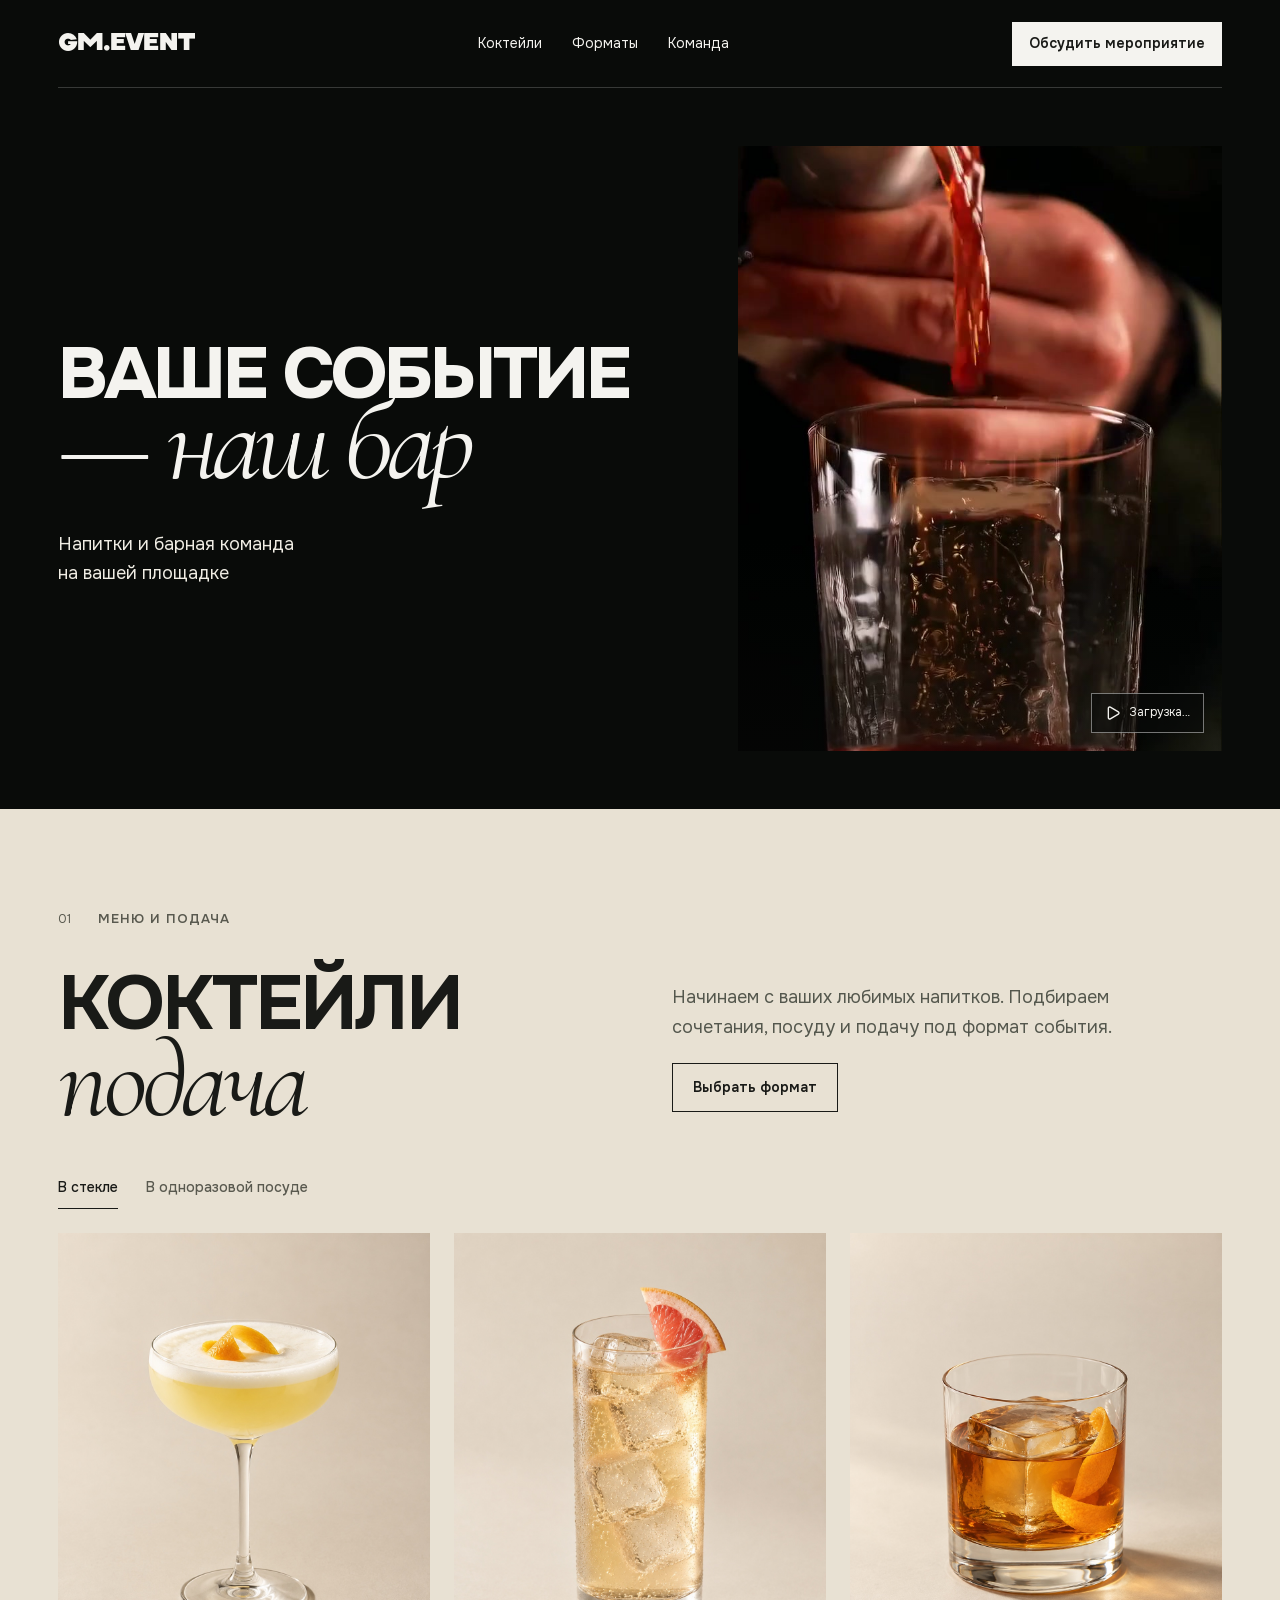
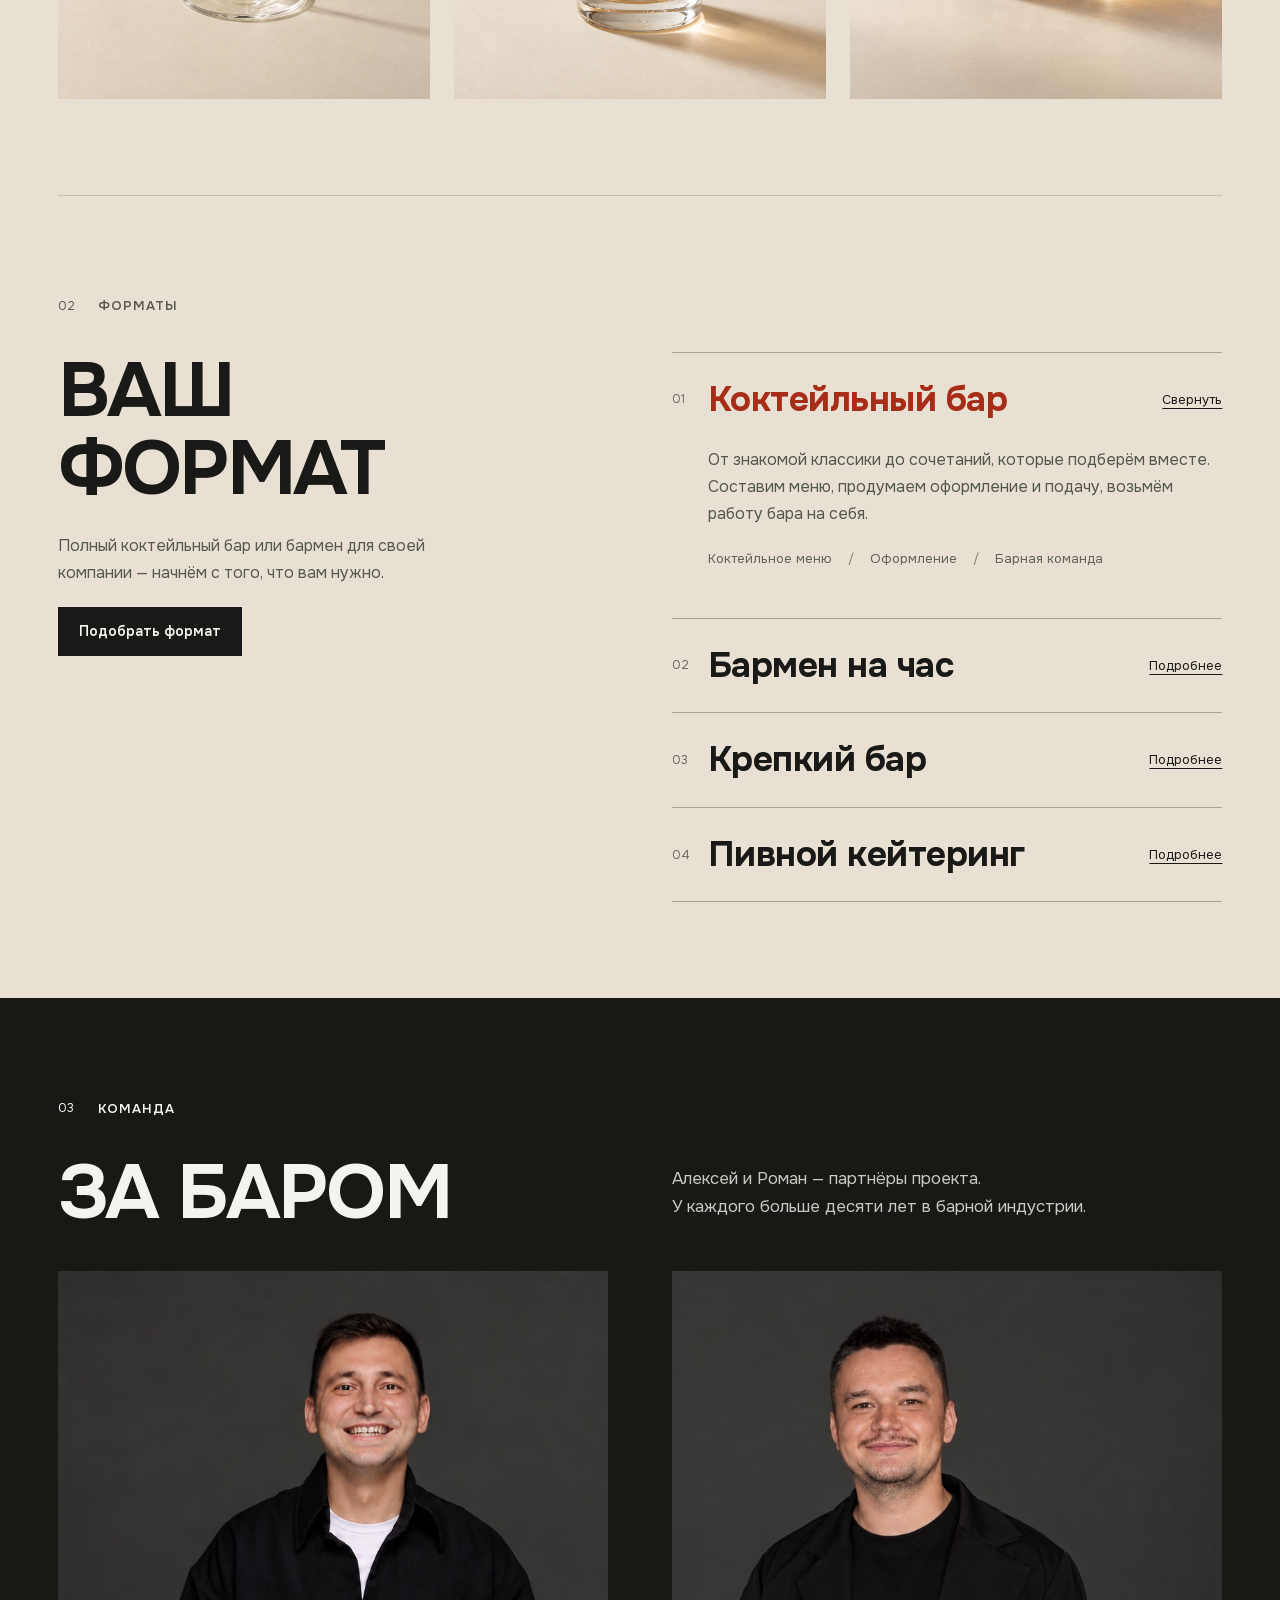
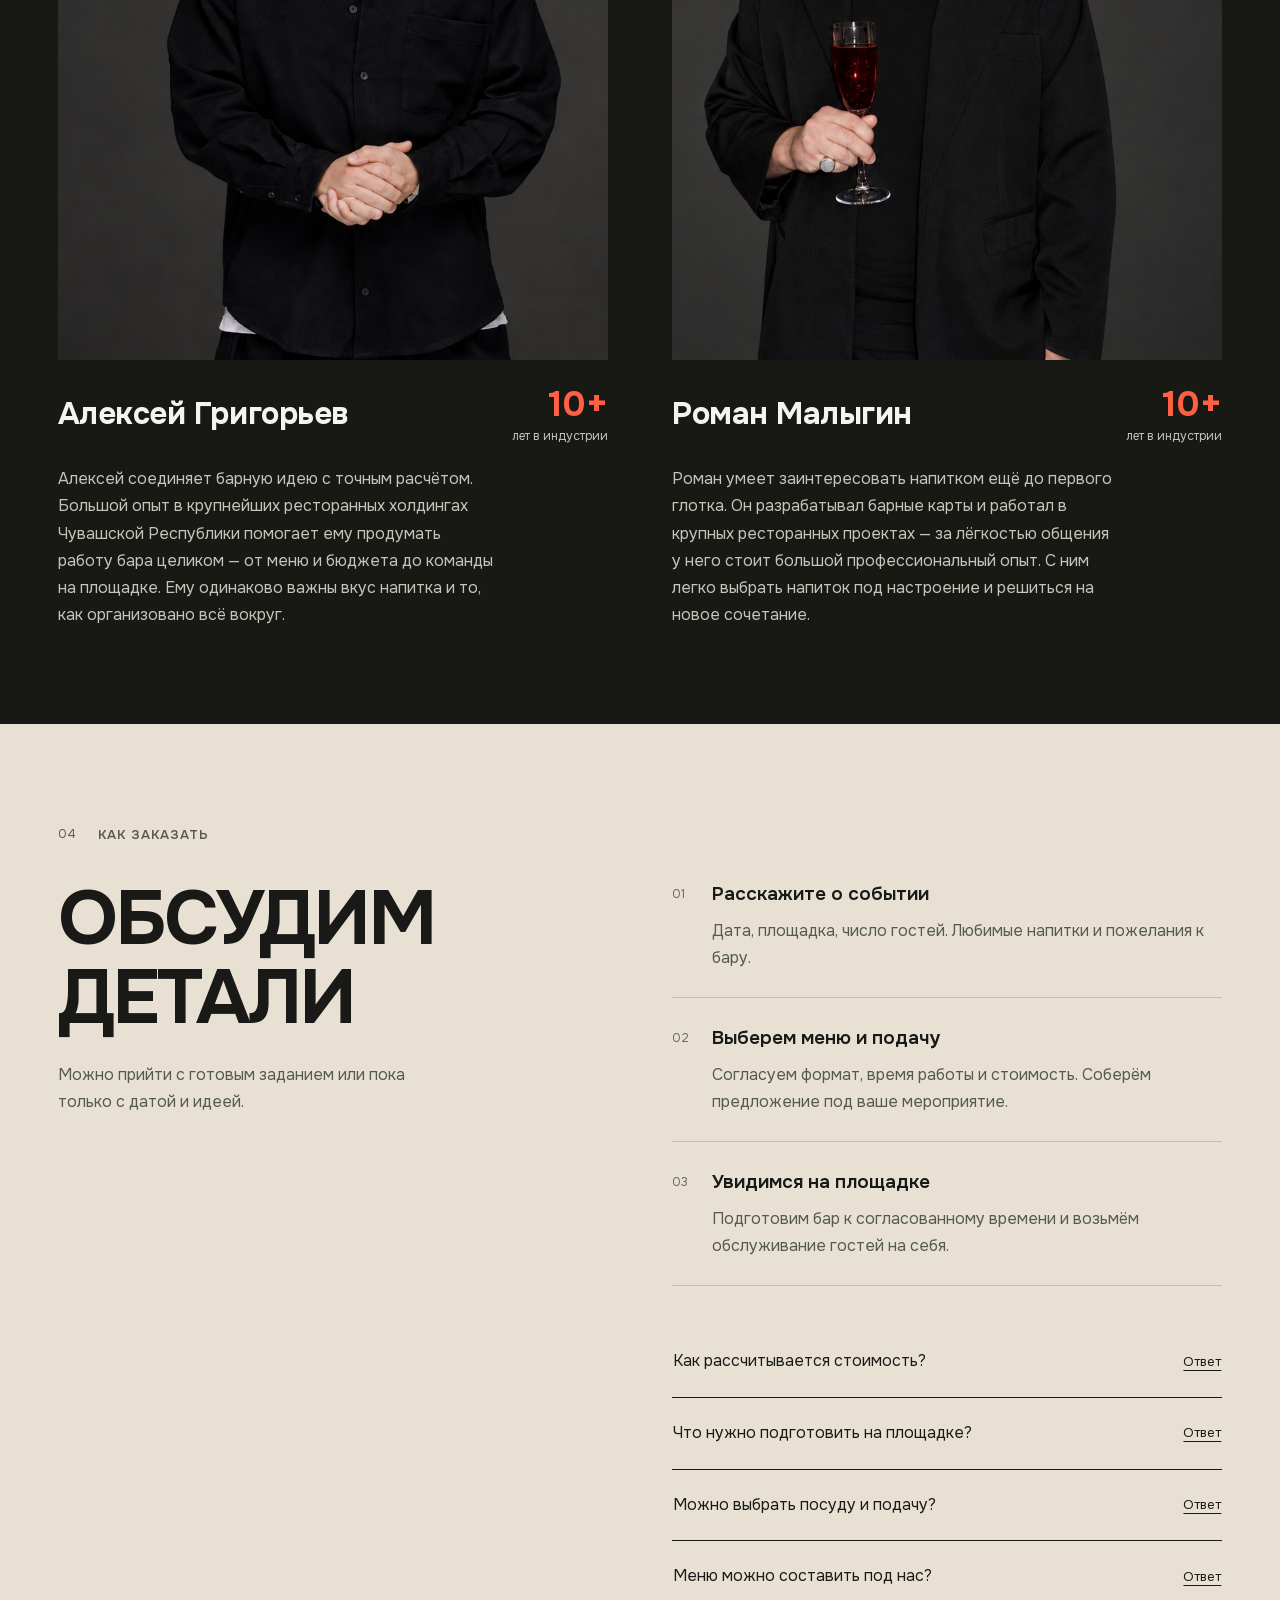
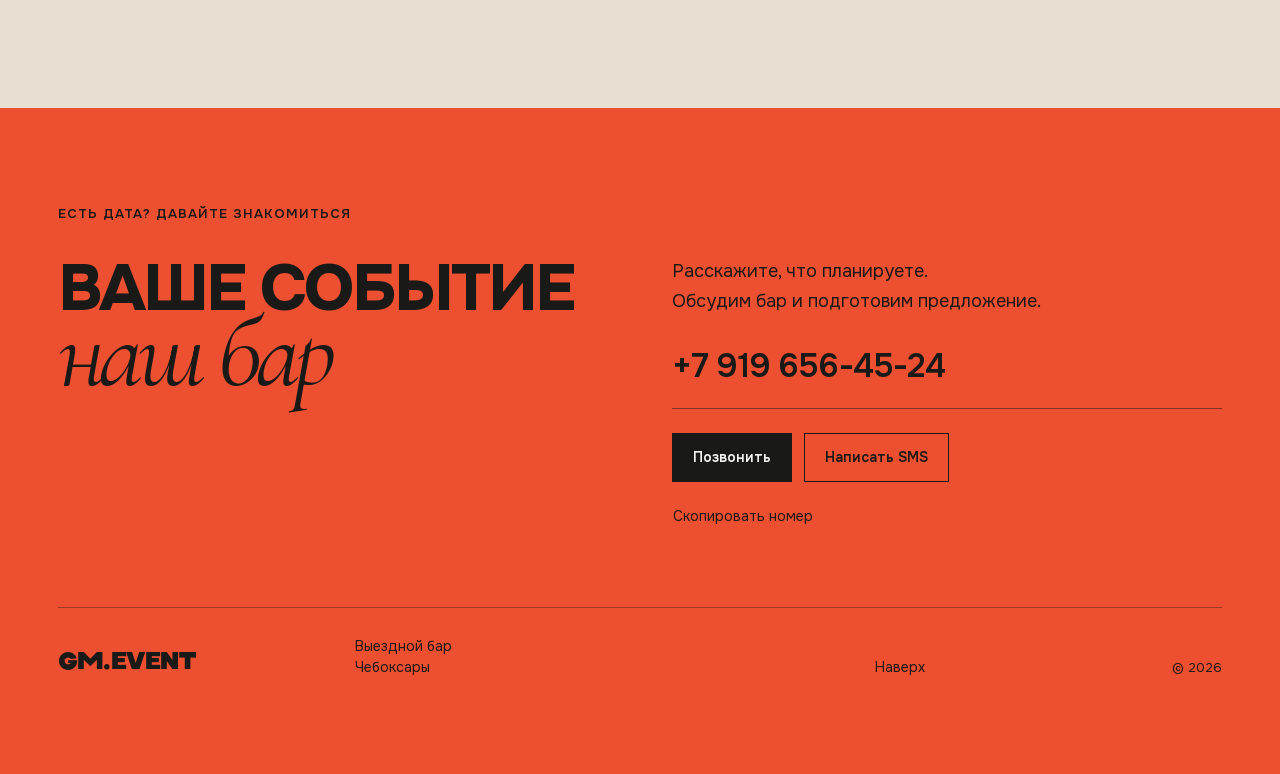
==== commit 3ac871b9: "Clarify contact actions and remove repetitive event prompts" ====
--- a/index.html
+++ b/index.html
@@ -7893,26 +7893,34 @@
 .dark-label {
   color: #59594f;
 }
-.text-link {
+.action-button {
   display: inline-flex;
   align-items: center;
-  gap: 20px;
+  justify-content: center;
+  min-height: 48px;
+  padding: 13px 20px;
+  border: 1px solid #191a17;
+  border-radius: 0;
+  background: #191a17;
+  color: #f4f3ef;
   font-size: 14px;
   font-weight: 600;
   line-height: 1.5;
-  border-bottom: 1px solid currentColor;
-  padding: 9px 0;
-  text-decoration: none !important;
-}
-.text-link svg,.header-cta svg,.hero-action svg {
-  flex-shrink: 0;
-  transition: transform .2s ease;
-}
-.text-link:hover,.desktop-nav a:hover {
+  text-align: center;
+  text-decoration: none;
+  transition: background .2s,color .2s,border-color .2s;
+}
+.action-button:hover {
+  background: #36382d;
+  border-color: #36382d;
+  color: #fff;
+}
+.outline-button {
+  background: transparent;
+  color: #191a17;
+}
+.desktop-nav a:hover {
   color: #a82d18;
-}
-.text-link:hover svg,.header-cta:hover svg,.hero-action:hover svg {
-  transform: translate(3px,-3px);
 }
 .hero {
   background: #090b09;
@@ -7945,15 +7953,18 @@
   color: #ff9279;
 }
 .header-cta {
-  display: inline-flex;
-  align-items: center;
-  gap: 16px;
-  font-size: 14px;
-  line-height: 1.5;
-  padding-block: 8px;
-}
-.header-cta svg {
-  flex-shrink: 0;
+  flex-shrink: 1;
+  min-width: 0;
+  min-height: 44px;
+  padding: 10px 16px;
+  background: #f4f3ef;
+  border-color: #f4f3ef;
+  color: #191a17;
+}
+.header-cta:hover {
+  background: #dedbd2;
+  border-color: #dedbd2;
+  color: #191a17;
 }
 .hero-layout {
   display: grid;
@@ -8015,19 +8026,6 @@
   font-size: 18px;
   line-height: 1.65;
   color: #f0ede4;
-}
-.hero-action {
-  display: inline-flex;
-  align-items: center;
-  gap: 24px;
-  font-size: 14px;
-  line-height: 1.5;
-  margin-top: 24px;
-  padding: 10px 0;
-  border-bottom: 1px solid #ffffff8c;
-}
-.hero-action:hover {
-  color: #ff9279;
 }
 .round-link {
   display: grid;
@@ -8158,7 +8156,7 @@
   line-height: 1.7;
   color: #54574d;
 }
-.gallery-intro .text-link {
+.gallery-intro .action-button {
   margin-top: 20px;
 }
 .drinkware-options {
@@ -8215,7 +8213,7 @@
   color: #55594e;
   margin-top: 24px;
 }
-.formats-intro>.text-link {
+.formats-intro>.action-button {
   margin-top: 20px;
 }
 .service-item {
@@ -8283,9 +8281,6 @@
   content: '/';
   padding-right: 16px;
   color: #858778;
-}
-.service-content .text-link {
-  color: #252620;
 }
 [data-slot=accordion-trigger]:focus-visible {
   outline: 2px solid #a82d18 !important;
@@ -8486,30 +8481,6 @@
   margin-top: 24px;
   flex-wrap: wrap;
 }
-.contact-button {
-  display: inline-flex;
-  align-items: center;
-  justify-content: center;
-  gap: 12px;
-  padding: 16px 18px;
-  min-height: 48px;
-  background: #191a17;
-  color: #f4f3ef;
-  font-size: 14px;
-  line-height: 1.5;
-  border: 1px solid #191a17;
-}
-.contact-button svg {
-  flex-shrink: 0;
-}
-.secondary-button {
-  background: transparent;
-  color: #191a17;
-}
-.contact-button:hover {
-  background: #36382d;
-  color: #fff;
-}
 .copy-phone {
   margin-top: 12px !important;
   padding: 10px 0 !important;
@@ -8594,10 +8565,6 @@
   .hero-bottom p {
     font-size: 16px;
   }
-  .hero-action {
-    gap: 16px;
-    margin-top: 20px;
-  }
   .hero-bottom {
     gap: 16px;
   }
@@ -8636,10 +8603,6 @@
   }
   .hero-bottom .round-link {
     display: none;
-  }
-  .hero-action {
-    font-size: 14px;
-    gap: 12px;
   }
   .gallery-heading,.formats-grid,.team-heading,.how-grid,.contact-grid {
     grid-template-columns: 1fr;
@@ -8680,7 +8643,7 @@
   }
   .header {
     min-height: 76px;
-    padding-block: 18px;
+    padding-block: 16px;
     gap: 16px;
   }
   .monogram {
@@ -8688,7 +8651,6 @@
   }
   .header-cta {
     font-size: 13px;
-    gap: 12px;
   }
   .hero-layout {
     grid-template-columns: minmax(0,1fr);
@@ -8724,9 +8686,6 @@
   .hero-bottom p br {
     display: block;
   }
-  .hero-action {
-    margin-top: 16px;
-  }
   .film-toggle {
     right: 14px;
     bottom: 14px;
@@ -8810,9 +8769,6 @@
   }
   .contact-actions {
     gap: 10px;
-  }
-  .contact-button {
-    padding: 14px 16px;
   }
   .footer-bottom {
     grid-template-columns: repeat(2,minmax(0,1fr));
@@ -8828,16 +8784,15 @@
   }
 }
 @media (max-width:360px) {
+  .header {
+    gap: 12px;
+  }
   .header-cta {
+    padding-inline: 12px;
     font-size: 12px;
-    gap: 8px;
   }
   .hero-bottom {
     gap: 12px;
-  }
-  .hero-action {
-    font-size: 13px;
-    gap: 10px;
   }
   .round-link {
     width: 40px;
@@ -9621,4 +9576,4 @@
   src: url([data-uri]) format('woff2');
   unicode-range: U+0000-00FF, U+0131, U+0152-0153, U+02BB-02BC, U+02C6, U+02DA, U+02DC, U+0304, U+0308, U+0329, U+2000-206F, U+20AC, U+2122, U+2191, U+2193, U+2212, U+2215, U+FEFF, U+FFFD;
 }
-</style></head><body style="--font-body:Onest;--font-logo:RAYDIS;--font-script:Cormorant Garamond"><div id="root"><main class="bar-site"><a class="skip-link" href="#presentation">К содержанию</a><section class="hero" id="home" aria-labelledby="hero-title"><header class="header wrap"><a href="#home" class="monogram" aria-label="GM.EVENT — на главную">GM.EVENT</a><nav class="desktop-nav" aria-label="Основная навигация"><a href="#presentation">Коктейли</a><a href="#formats">Форматы</a><a href="#team">Команда</a></nav><a class="header-cta" href="#contact">Связаться</a></header><div class="hero-layout wrap"><div class="hero-intro"><h1 id="hero-title"><span class="hero-line">Ваше событие</span><span class="hero-line hero-line-script">— наш бар</span></h1></div><div class="hero-bottom"><div><p>Напитки и барная команда<br/>на вашей площадке</p><a class="hero-action" href="#contact">Обсудить мероприятие</a></div></div><div class="hero-media"><div class="hero-film" aria-hidden="true"><video autoPlay="" muted="" playsInline="" loop="" preload="auto" tabindex="-1" poster="./asset-hero-video-poster-0232e0870b.jpg"><source media="(max-width: 640px)" src="./hero-bar-mobile-v6.mp4" type="video/mp4"/><source src="./hero-bar-desktop-v6.mp4" type="video/mp4"/></video></div><button type="button" tabindex="0" data-slot="button" aria-label="Смотреть видео" class="group/button inline-flex shrink-0 items-center justify-center rounded-lg border border-transparent bg-clip-padding text-sm font-medium whitespace-nowrap transition-all outline-none select-none focus-visible:border-ring focus-visible:ring-3 focus-visible:ring-ring/50 active:not-aria-[haspopup]:translate-y-px disabled:pointer-events-none disabled:opacity-50 aria-invalid:border-destructive aria-invalid:ring-3 aria-invalid:ring-destructive/20 dark:aria-invalid:border-destructive/50 dark:aria-invalid:ring-destructive/40 [&amp;_svg]:pointer-events-none [&amp;_svg]:shrink-0 [&amp;_svg:not([class*=&#x27;size-&#x27;])]:size-4 hover:bg-muted hover:text-foreground aria-expanded:bg-muted aria-expanded:text-foreground dark:hover:bg-muted/50 h-8 gap-1.5 px-2.5 has-data-[icon=inline-end]:pr-2 has-data-[icon=inline-start]:pl-2 film-toggle"><svg xmlns="http://www.w3.org/2000/svg" width="15" height="15" viewBox="0 0 24 24" fill="none" stroke="currentColor" stroke-width="2" stroke-linecap="round" stroke-linejoin="round" class="lucide lucide-play" aria-hidden="true"><path d="M5 5a2 2 0 0 1 3.008-1.728l11.997 6.998a2 2 0 0 1 .003 3.458l-12 7A2 2 0 0 1 5 19z"></path></svg><span>Загрузка…</span></button></div></div></section><section class="presentation wrap section" id="presentation" aria-labelledby="presentation-title"><div class="section-top"><p class="eyebrow dark-label"><span class="section-number">01</span> МЕНЮ И ПОДАЧА</p></div><div class="gallery-heading" data-reveal="true"><h2 id="presentation-title" class="paired-heading" aria-label="Коктейли и подача"><span class="heading-line">КОКТЕЙЛИ</span><span class="section-script">подача</span></h2><div class="gallery-intro"><p>Начинаем с ваших любимых напитков. Подбираем сочетания, посуду и подачу под формат события.</p><a class="text-link" href="#formats">Выбрать формат</a></div></div><fieldset class="drinkware-options" aria-label="Посуда для подачи"><button type="button" aria-pressed="true" aria-controls="cocktail-gallery">В стекле</button><button type="button" aria-pressed="false" aria-controls="cocktail-gallery">В одноразовой посуде</button></fieldset><div class="cocktail-gallery" id="cocktail-gallery" aria-label="Коктейли в стекле"><figure class="cocktail-card" data-reveal="true"><img src="./asset-coupe-v1-a9d5fb5de2.jpg" alt="Светлый коктейль с пеной и цедрой в тонком бокале на ножке" width="1122" height="1402" loading="lazy"/></figure><figure class="cocktail-card" data-reveal="true"><img src="./asset-highball-v1-2c696b7634.jpg" alt="Золотистый коктейль со льдом и грейпфрутом в высоком бокале" width="1122" height="1402" loading="lazy"/></figure><figure class="cocktail-card" data-reveal="true"><img src="./asset-rocks-v1-5a23c791d7.jpg" alt="Янтарный коктейль с крупным кубом льда и цедрой в низком бокале" width="1122" height="1402" loading="lazy"/></figure></div></section><section class="formats wrap section" id="formats" aria-labelledby="formats-title"><div class="section-top"><p class="eyebrow dark-label"><span class="section-number">02</span> ФОРМАТЫ</p></div><div class="formats-grid"><div class="formats-intro" data-reveal="true"><h2 id="formats-title">ВАШ<br/><span class="outline-word">ФОРМАТ</span></h2><p>Полный коктейльный бар или бармен для своей компании — начнём с того, что вам нужно.</p><a class="text-link" href="#contact">Помочь с выбором</a></div><div data-orientation="vertical" data-slot="accordion" class="flex w-full flex-col service-accordion"><div data-orientation="vertical" data-index="-1" data-open="" data-slot="accordion-item" class="not-last:border-b service-item"><h3 data-orientation="vertical" data-index="-1" data-open="" class="flex"><button type="button" data-value="cocktail" data-orientation="vertical" data-index="-1" data-panel-open="" tabindex="0" aria-disabled="false" aria-controls="base-ui-_R_6kH1_" aria-expanded="true" id="base-ui-_R_6kH2_" data-slot="accordion-trigger" class="focus-visible:ring-ring/50 focus-visible:border-ring focus-visible:after:border-ring **:data-[slot=accordion-trigger-icon]:text-muted-foreground rounded-lg py-2.5 text-left text-sm font-medium hover:underline focus-visible:ring-3 **:data-[slot=accordion-trigger-icon]:ml-auto **:data-[slot=accordion-trigger-icon]:size-4 group/accordion-trigger relative flex flex-1 items-start justify-between border border-transparent transition-all outline-none aria-disabled:pointer-events-none aria-disabled:opacity-50 service-trigger"><span class="service-number">01</span><span class="service-name">Коктейльный бар</span><span class="accordion-state" aria-hidden="true"><span class="when-closed">Подробнее</span><span class="when-open">Свернуть</span></span></button></h3><div data-orientation="vertical" data-index="-1" data-open="" id="base-ui-_R_6kH1_" aria-labelledby="base-ui-_R_6kH2_" role="region" style="--accordion-panel-height:auto;--accordion-panel-width:auto;animation-name:none" data-slot="accordion-content" class="data-open:animate-accordion-down data-closed:animate-accordion-up text-sm overflow-hidden"><div class="pt-0 pb-2.5 h-(--accordion-panel-height) data-ending-style:h-0 data-starting-style:h-0 [&amp;_a]:underline [&amp;_a]:underline-offset-3 [&amp;_a]:hover:text-foreground [&amp;_p:not(:last-child)]:mb-4 service-content"><p>От знакомой классики до сочетаний, которые подберём вместе. Составим меню, продумаем оформление и подачу, возьмём работу бара на себя.</p><ul class="service-details"><li>Коктейльное меню</li><li>Оформление</li><li>Барная команда</li></ul><a class="text-link" href="sms:+79196564524?body=%D0%97%D0%B4%D1%80%D0%B0%D0%B2%D1%81%D1%82%D0%B2%D1%83%D0%B9%D1%82%D0%B5!%20%D0%A5%D0%BE%D1%82%D0%B8%D0%BC%20%D0%BE%D0%B1%D1%81%D1%83%D0%B4%D0%B8%D1%82%D1%8C%20%D0%B2%D1%8B%D0%B5%D0%B7%D0%B4%D0%BD%D0%BE%D0%B9%20%D0%BA%D0%BE%D0%BA%D1%82%D0%B5%D0%B9%D0%BB%D1%8C%D0%BD%D1%8B%D0%B9%20%D0%B1%D0%B0%D1%80.">Обсудить этот формат</a></div></div></div><div data-orientation="vertical" data-hidden="" data-index="-1" data-closed="" data-slot="accordion-item" class="not-last:border-b service-item"><h3 data-orientation="vertical" data-hidden="" data-index="-1" data-closed="" class="flex"><button type="button" data-value="cocktail" data-orientation="vertical" data-hidden="" data-index="-1" tabindex="0" aria-disabled="false" aria-expanded="false" id="base-ui-_R_akH2_" data-slot="accordion-trigger" class="focus-visible:ring-ring/50 focus-visible:border-ring focus-visible:after:border-ring **:data-[slot=accordion-trigger-icon]:text-muted-foreground rounded-lg py-2.5 text-left text-sm font-medium hover:underline focus-visible:ring-3 **:data-[slot=accordion-trigger-icon]:ml-auto **:data-[slot=accordion-trigger-icon]:size-4 group/accordion-trigger relative flex flex-1 items-start justify-between border border-transparent transition-all outline-none aria-disabled:pointer-events-none aria-disabled:opacity-50 service-trigger"><span class="service-number">02</span><span class="service-name">Бармен на час</span><span class="accordion-state" aria-hidden="true"><span class="when-closed">Подробнее</span><span class="when-open">Свернуть</span></span></button></h3></div><div data-orientation="vertical" data-hidden="" data-index="-1" data-closed="" data-slot="accordion-item" class="not-last:border-b service-item"><h3 data-orientation="vertical" data-hidden="" data-index="-1" data-closed="" class="flex"><button type="button" data-value="cocktail" data-orientation="vertical" data-hidden="" data-index="-1" tabindex="0" aria-disabled="false" aria-expanded="false" id="base-ui-_R_ekH2_" data-slot="accordion-trigger" class="focus-visible:ring-ring/50 focus-visible:border-ring focus-visible:after:border-ring **:data-[slot=accordion-trigger-icon]:text-muted-foreground rounded-lg py-2.5 text-left text-sm font-medium hover:underline focus-visible:ring-3 **:data-[slot=accordion-trigger-icon]:ml-auto **:data-[slot=accordion-trigger-icon]:size-4 group/accordion-trigger relative flex flex-1 items-start justify-between border border-transparent transition-all outline-none aria-disabled:pointer-events-none aria-disabled:opacity-50 service-trigger"><span class="service-number">03</span><span class="service-name">Крепкий бар</span><span class="accordion-state" aria-hidden="true"><span class="when-closed">Подробнее</span><span class="when-open">Свернуть</span></span></button></h3></div><div data-orientation="vertical" data-hidden="" data-index="-1" data-closed="" data-slot="accordion-item" class="not-last:border-b service-item"><h3 data-orientation="vertical" data-hidden="" data-index="-1" data-closed="" class="flex"><button type="button" data-value="cocktail" data-orientation="vertical" data-hidden="" data-index="-1" tabindex="0" aria-disabled="false" aria-expanded="false" id="base-ui-_R_ikH2_" data-slot="accordion-trigger" class="focus-visible:ring-ring/50 focus-visible:border-ring focus-visible:after:border-ring **:data-[slot=accordion-trigger-icon]:text-muted-foreground rounded-lg py-2.5 text-left text-sm font-medium hover:underline focus-visible:ring-3 **:data-[slot=accordion-trigger-icon]:ml-auto **:data-[slot=accordion-trigger-icon]:size-4 group/accordion-trigger relative flex flex-1 items-start justify-between border border-transparent transition-all outline-none aria-disabled:pointer-events-none aria-disabled:opacity-50 service-trigger"><span class="service-number">04</span><span class="service-name">Пивной кейтеринг</span><span class="accordion-state" aria-hidden="true"><span class="when-closed">Подробнее</span><span class="when-open">Свернуть</span></span></button></h3></div></div></div></section><section class="team dark" id="team" aria-labelledby="team-title"><div class="wrap section"><div class="section-top"><p class="eyebrow"><span class="section-number">03</span> КОМАНДА</p></div><div class="team-heading" data-reveal="true"><h2 id="team-title">ЗА БАРОМ</h2><p>Алексей и Роман — партнёры проекта.<br/>У каждого больше десяти лет в барной индустрии.</p></div><div class="founders-grid"><article class="founder" data-reveal="true"><div class="founder-photo alex paired-portrait"><img src="./asset-team-portraits-alex-tone-v4-8f4a0aaccf.jpg" alt="Алексей Григорьев — партнёр проекта" width="1584" height="993" loading="lazy"/></div><div class="founder-title"><h3>Алексей Григорьев</h3><span><strong>10+</strong>лет в индустрии</span></div><p>Алексей соединяет барную идею с точным расчётом. Большой опыт в крупнейших ресторанных холдингах Чувашской Республики помогает ему продумать работу бара целиком — от меню и бюджета до команды на площадке. Ему одинаково важны вкус напитка и то, как организовано всё вокруг.</p></article><article class="founder" data-reveal="true"><div class="founder-photo roman paired-portrait"><img src="./asset-team-portraits-diptych-v3-ca0f97ed26.jpg" alt="Роман Малыгин — партнёр проекта" width="1586" height="992" loading="lazy"/></div><div class="founder-title"><h3>Роман Малыгин</h3><span><strong>10+</strong>лет в индустрии</span></div><p>Роман умеет заинтересовать напитком ещё до первого глотка. Он разрабатывал барные карты и работал в крупных ресторанных проектах — за лёгкостью общения у него стоит большой профессиональный опыт. С ним легко выбрать напиток под настроение и решиться на новое сочетание.</p></article></div></div></section><section class="how wrap section" id="how" aria-labelledby="how-title"><div class="section-top"><p class="eyebrow dark-label"><span class="section-number">04</span> КАК ЗАКАЗАТЬ</p></div><div class="how-grid"><div data-reveal="true"><h2 id="how-title">ОБСУДИМ<br/>ДЕТАЛИ</h2><p class="how-intro">Можно прийти с готовым заданием или пока только с датой и идеей.</p></div><div class="how-content"><ol class="steps"><li><span>01</span><div><h3>Расскажите о событии</h3><p>Дата, площадка, число гостей. Любимые напитки и пожелания к бару.</p></div></li><li><span>02</span><div><h3>Выберем меню и подачу</h3><p>Согласуем формат, время работы и стоимость. Соберём предложение под ваше мероприятие.</p></div></li><li><span>03</span><div><h3>Увидимся на площадке</h3><p>Подготовим бар к согласованному времени и возьмём обслуживание гостей на себя.</p></div></li></ol><div data-orientation="vertical" data-slot="accordion" class="flex w-full flex-col faq"><div data-orientation="vertical" data-hidden="" data-index="-1" data-closed="" data-slot="accordion-item" class="not-last:border-b"><h3 data-orientation="vertical" data-hidden="" data-index="-1" data-closed="" class="flex"><button type="button" data-value="" data-orientation="vertical" data-hidden="" data-index="-1" tabindex="0" aria-disabled="false" aria-expanded="false" id="base-ui-_R_qmH2_" data-slot="accordion-trigger" class="focus-visible:ring-ring/50 focus-visible:border-ring focus-visible:after:border-ring **:data-[slot=accordion-trigger-icon]:text-muted-foreground rounded-lg py-2.5 text-left text-sm font-medium hover:underline focus-visible:ring-3 **:data-[slot=accordion-trigger-icon]:ml-auto **:data-[slot=accordion-trigger-icon]:size-4 group/accordion-trigger relative flex flex-1 items-start justify-between border border-transparent transition-all outline-none aria-disabled:pointer-events-none aria-disabled:opacity-50 faq-trigger">Как рассчитывается стоимость?<span class="accordion-state" aria-hidden="true"><span class="when-closed">Ответ</span><span class="when-open">Скрыть</span></span></button></h3></div><div data-orientation="vertical" data-hidden="" data-index="-1" data-closed="" data-slot="accordion-item" class="not-last:border-b"><h3 data-orientation="vertical" data-hidden="" data-index="-1" data-closed="" class="flex"><button type="button" data-value="" data-orientation="vertical" data-hidden="" data-index="-1" tabindex="0" aria-disabled="false" aria-expanded="false" id="base-ui-_R_1amH2_" data-slot="accordion-trigger" class="focus-visible:ring-ring/50 focus-visible:border-ring focus-visible:after:border-ring **:data-[slot=accordion-trigger-icon]:text-muted-foreground rounded-lg py-2.5 text-left text-sm font-medium hover:underline focus-visible:ring-3 **:data-[slot=accordion-trigger-icon]:ml-auto **:data-[slot=accordion-trigger-icon]:size-4 group/accordion-trigger relative flex flex-1 items-start justify-between border border-transparent transition-all outline-none aria-disabled:pointer-events-none aria-disabled:opacity-50 faq-trigger">Что нужно подготовить на площадке?<span class="accordion-state" aria-hidden="true"><span class="when-closed">Ответ</span><span class="when-open">Скрыть</span></span></button></h3></div><div data-orientation="vertical" data-hidden="" data-index="-1" data-closed="" data-slot="accordion-item" class="not-last:border-b"><h3 data-orientation="vertical" data-hidden="" data-index="-1" data-closed="" class="flex"><button type="button" data-value="" data-orientation="vertical" data-hidden="" data-index="-1" tabindex="0" aria-disabled="false" aria-expanded="false" id="base-ui-_R_1qmH2_" data-slot="accordion-trigger" class="focus-visible:ring-ring/50 focus-visible:border-ring focus-visible:after:border-ring **:data-[slot=accordion-trigger-icon]:text-muted-foreground rounded-lg py-2.5 text-left text-sm font-medium hover:underline focus-visible:ring-3 **:data-[slot=accordion-trigger-icon]:ml-auto **:data-[slot=accordion-trigger-icon]:size-4 group/accordion-trigger relative flex flex-1 items-start justify-between border border-transparent transition-all outline-none aria-disabled:pointer-events-none aria-disabled:opacity-50 faq-trigger">Можно выбрать посуду и подачу?<span class="accordion-state" aria-hidden="true"><span class="when-closed">Ответ</span><span class="when-open">Скрыть</span></span></button></h3></div><div data-orientation="vertical" data-hidden="" data-index="-1" data-closed="" data-slot="accordion-item" class="not-last:border-b"><h3 data-orientation="vertical" data-hidden="" data-index="-1" data-closed="" class="flex"><button type="button" data-value="" data-orientation="vertical" data-hidden="" data-index="-1" tabindex="0" aria-disabled="false" aria-expanded="false" id="base-ui-_R_2amH2_" data-slot="accordion-trigger" class="focus-visible:ring-ring/50 focus-visible:border-ring focus-visible:after:border-ring **:data-[slot=accordion-trigger-icon]:text-muted-foreground rounded-lg py-2.5 text-left text-sm font-medium hover:underline focus-visible:ring-3 **:data-[slot=accordion-trigger-icon]:ml-auto **:data-[slot=accordion-trigger-icon]:size-4 group/accordion-trigger relative flex flex-1 items-start justify-between border border-transparent transition-all outline-none aria-disabled:pointer-events-none aria-disabled:opacity-50 faq-trigger">Меню можно составить под нас?<span class="accordion-state" aria-hidden="true"><span class="when-closed">Ответ</span><span class="when-open">Скрыть</span></span></button></h3></div></div></div></div></section><footer class="contact" id="contact"><div class="wrap section"><p class="eyebrow">ЕСТЬ ДАТА? ДАВАЙТЕ ЗНАКОМИТЬСЯ</p><div class="contact-grid"><div class="contact-title"><h2 class="paired-heading"><span class="heading-line">ВАШЕ СОБЫТИЕ</span><span class="section-script">наш бар</span></h2></div><div class="contact-info"><p>Расскажите, что планируете.<br/>Обсудим бар и подготовим предложение.</p><a class="phone-link" href="tel:+79196564524">+7 919 656-45-24</a><div class="contact-actions"><a class="contact-button" href="tel:+79196564524">Позвонить</a><a class="contact-button secondary-button" href="sms:+79196564524?body=%D0%97%D0%B4%D1%80%D0%B0%D0%B2%D1%81%D1%82%D0%B2%D1%83%D0%B9%D1%82%D0%B5!%20%D0%A5%D0%BE%D1%82%D0%B8%D0%BC%20%D0%BE%D0%B1%D1%81%D1%83%D0%B4%D0%B8%D1%82%D1%8C%20%D0%B1%D0%B0%D1%80%20%D0%B4%D0%BB%D1%8F%20%D0%BC%D0%B5%D1%80%D0%BE%D0%BF%D1%80%D0%B8%D1%8F%D1%82%D0%B8%D1%8F.%20%D0%94%D0%B0%D1%82%D0%B0%3A%20.%20%D0%93%D0%BE%D1%81%D1%82%D0%B5%D0%B9%3A%20.%20%D0%9F%D0%BB%D0%BE%D1%89%D0%B0%D0%B4%D0%BA%D0%B0%3A%20.">Написать SMS</a></div><button type="button" tabindex="0" data-slot="button" class="group/button inline-flex shrink-0 items-center justify-center rounded-lg border border-transparent bg-clip-padding text-sm font-medium whitespace-nowrap transition-all outline-none select-none focus-visible:border-ring focus-visible:ring-3 focus-visible:ring-ring/50 active:not-aria-[haspopup]:translate-y-px disabled:pointer-events-none disabled:opacity-50 aria-invalid:border-destructive aria-invalid:ring-3 aria-invalid:ring-destructive/20 dark:aria-invalid:border-destructive/50 dark:aria-invalid:ring-destructive/40 [&amp;_svg]:pointer-events-none [&amp;_svg]:shrink-0 [&amp;_svg:not([class*=&#x27;size-&#x27;])]:size-4 hover:bg-muted hover:text-foreground aria-expanded:bg-muted aria-expanded:text-foreground dark:hover:bg-muted/50 h-8 gap-1.5 px-2.5 has-data-[icon=inline-end]:pr-2 has-data-[icon=inline-start]:pl-2 copy-phone">Скопировать номер</button><output class="copy-status" aria-live="polite"></output></div></div><div class="footer-bottom"><a href="#home" class="brand" aria-label="GM.EVENT — на главную">GM.EVENT</a><p>Выездной бар<br/>Чебоксары</p><a href="#home">Наверх</a><span>© 2026</span></div></div></footer></main></div><script defer src="./bar-app-cdc816f3290d.js"></script></body></html>+</style></head><body style="--font-body:Onest;--font-logo:RAYDIS;--font-script:Cormorant Garamond"><div id="root"><main class="bar-site"><a class="skip-link" href="#presentation">К содержанию</a><section class="hero" id="home" aria-labelledby="hero-title"><header class="header wrap"><a href="#home" class="monogram" aria-label="GM.EVENT — на главную">GM.EVENT</a><nav class="desktop-nav" aria-label="Основная навигация"><a href="#presentation">Коктейли</a><a href="#formats">Форматы</a><a href="#team">Команда</a></nav><a class="action-button header-cta" href="#contact"><span>Обсудить мероприятие</span></a></header><div class="hero-layout wrap"><div class="hero-intro"><h1 id="hero-title"><span class="hero-line">Ваше событие</span><span class="hero-line hero-line-script">— наш бар</span></h1></div><div class="hero-bottom"><div><p>Напитки и барная команда<br/>на вашей площадке</p></div></div><div class="hero-media"><div class="hero-film" aria-hidden="true"><video autoPlay="" muted="" playsInline="" loop="" preload="auto" tabindex="-1" poster="./asset-hero-video-poster-0232e0870b.jpg"><source media="(max-width: 640px)" src="./hero-bar-mobile-v6.mp4" type="video/mp4"/><source src="./hero-bar-desktop-v6.mp4" type="video/mp4"/></video></div><button type="button" tabindex="0" data-slot="button" aria-label="Смотреть видео" class="group/button inline-flex shrink-0 items-center justify-center rounded-lg border border-transparent bg-clip-padding text-sm font-medium whitespace-nowrap transition-all outline-none select-none focus-visible:border-ring focus-visible:ring-3 focus-visible:ring-ring/50 active:not-aria-[haspopup]:translate-y-px disabled:pointer-events-none disabled:opacity-50 aria-invalid:border-destructive aria-invalid:ring-3 aria-invalid:ring-destructive/20 dark:aria-invalid:border-destructive/50 dark:aria-invalid:ring-destructive/40 [&amp;_svg]:pointer-events-none [&amp;_svg]:shrink-0 [&amp;_svg:not([class*=&#x27;size-&#x27;])]:size-4 hover:bg-muted hover:text-foreground aria-expanded:bg-muted aria-expanded:text-foreground dark:hover:bg-muted/50 h-8 gap-1.5 px-2.5 has-data-[icon=inline-end]:pr-2 has-data-[icon=inline-start]:pl-2 film-toggle"><svg xmlns="http://www.w3.org/2000/svg" width="15" height="15" viewBox="0 0 24 24" fill="none" stroke="currentColor" stroke-width="2" stroke-linecap="round" stroke-linejoin="round" class="lucide lucide-play" aria-hidden="true"><path d="M5 5a2 2 0 0 1 3.008-1.728l11.997 6.998a2 2 0 0 1 .003 3.458l-12 7A2 2 0 0 1 5 19z"></path></svg><span>Загрузка…</span></button></div></div></section><section class="presentation wrap section" id="presentation" aria-labelledby="presentation-title"><div class="section-top"><p class="eyebrow dark-label"><span class="section-number">01</span> МЕНЮ И ПОДАЧА</p></div><div class="gallery-heading" data-reveal="true"><h2 id="presentation-title" class="paired-heading" aria-label="Коктейли и подача"><span class="heading-line">КОКТЕЙЛИ</span><span class="section-script">подача</span></h2><div class="gallery-intro"><p>Начинаем с ваших любимых напитков. Подбираем сочетания, посуду и подачу под формат события.</p><a class="action-button outline-button" href="#formats">Выбрать формат</a></div></div><fieldset class="drinkware-options" aria-label="Посуда для подачи"><button type="button" aria-pressed="true" aria-controls="cocktail-gallery">В стекле</button><button type="button" aria-pressed="false" aria-controls="cocktail-gallery">В одноразовой посуде</button></fieldset><div class="cocktail-gallery" id="cocktail-gallery" aria-label="Коктейли в стекле"><figure class="cocktail-card" data-reveal="true"><img src="./asset-coupe-v1-a9d5fb5de2.jpg" alt="Светлый коктейль с пеной и цедрой в тонком бокале на ножке" width="1122" height="1402" loading="lazy"/></figure><figure class="cocktail-card" data-reveal="true"><img src="./asset-highball-v1-2c696b7634.jpg" alt="Золотистый коктейль со льдом и грейпфрутом в высоком бокале" width="1122" height="1402" loading="lazy"/></figure><figure class="cocktail-card" data-reveal="true"><img src="./asset-rocks-v1-5a23c791d7.jpg" alt="Янтарный коктейль с крупным кубом льда и цедрой в низком бокале" width="1122" height="1402" loading="lazy"/></figure></div></section><section class="formats wrap section" id="formats" aria-labelledby="formats-title"><div class="section-top"><p class="eyebrow dark-label"><span class="section-number">02</span> ФОРМАТЫ</p></div><div class="formats-grid"><div class="formats-intro" data-reveal="true"><h2 id="formats-title">ВАШ<br/><span class="outline-word">ФОРМАТ</span></h2><p>Полный коктейльный бар или бармен для своей компании — начнём с того, что вам нужно.</p><a class="action-button" href="#contact">Подобрать формат</a></div><div data-orientation="vertical" data-slot="accordion" class="flex w-full flex-col service-accordion"><div data-orientation="vertical" data-index="-1" data-open="" data-slot="accordion-item" class="not-last:border-b service-item"><h3 data-orientation="vertical" data-index="-1" data-open="" class="flex"><button type="button" data-value="cocktail" data-orientation="vertical" data-index="-1" data-panel-open="" tabindex="0" aria-disabled="false" aria-controls="base-ui-_R_6kH1_" aria-expanded="true" id="base-ui-_R_6kH2_" data-slot="accordion-trigger" class="focus-visible:ring-ring/50 focus-visible:border-ring focus-visible:after:border-ring **:data-[slot=accordion-trigger-icon]:text-muted-foreground rounded-lg py-2.5 text-left text-sm font-medium hover:underline focus-visible:ring-3 **:data-[slot=accordion-trigger-icon]:ml-auto **:data-[slot=accordion-trigger-icon]:size-4 group/accordion-trigger relative flex flex-1 items-start justify-between border border-transparent transition-all outline-none aria-disabled:pointer-events-none aria-disabled:opacity-50 service-trigger"><span class="service-number">01</span><span class="service-name">Коктейльный бар</span><span class="accordion-state" aria-hidden="true"><span class="when-closed">Подробнее</span><span class="when-open">Свернуть</span></span></button></h3><div data-orientation="vertical" data-index="-1" data-open="" id="base-ui-_R_6kH1_" aria-labelledby="base-ui-_R_6kH2_" role="region" style="--accordion-panel-height:auto;--accordion-panel-width:auto;animation-name:none" data-slot="accordion-content" class="data-open:animate-accordion-down data-closed:animate-accordion-up text-sm overflow-hidden"><div class="pt-0 pb-2.5 h-(--accordion-panel-height) data-ending-style:h-0 data-starting-style:h-0 [&amp;_a]:underline [&amp;_a]:underline-offset-3 [&amp;_a]:hover:text-foreground [&amp;_p:not(:last-child)]:mb-4 service-content"><p>От знакомой классики до сочетаний, которые подберём вместе. Составим меню, продумаем оформление и подачу, возьмём работу бара на себя.</p><ul class="service-details"><li>Коктейльное меню</li><li>Оформление</li><li>Барная команда</li></ul></div></div></div><div data-orientation="vertical" data-hidden="" data-index="-1" data-closed="" data-slot="accordion-item" class="not-last:border-b service-item"><h3 data-orientation="vertical" data-hidden="" data-index="-1" data-closed="" class="flex"><button type="button" data-value="cocktail" data-orientation="vertical" data-hidden="" data-index="-1" tabindex="0" aria-disabled="false" aria-expanded="false" id="base-ui-_R_akH2_" data-slot="accordion-trigger" class="focus-visible:ring-ring/50 focus-visible:border-ring focus-visible:after:border-ring **:data-[slot=accordion-trigger-icon]:text-muted-foreground rounded-lg py-2.5 text-left text-sm font-medium hover:underline focus-visible:ring-3 **:data-[slot=accordion-trigger-icon]:ml-auto **:data-[slot=accordion-trigger-icon]:size-4 group/accordion-trigger relative flex flex-1 items-start justify-between border border-transparent transition-all outline-none aria-disabled:pointer-events-none aria-disabled:opacity-50 service-trigger"><span class="service-number">02</span><span class="service-name">Бармен на час</span><span class="accordion-state" aria-hidden="true"><span class="when-closed">Подробнее</span><span class="when-open">Свернуть</span></span></button></h3></div><div data-orientation="vertical" data-hidden="" data-index="-1" data-closed="" data-slot="accordion-item" class="not-last:border-b service-item"><h3 data-orientation="vertical" data-hidden="" data-index="-1" data-closed="" class="flex"><button type="button" data-value="cocktail" data-orientation="vertical" data-hidden="" data-index="-1" tabindex="0" aria-disabled="false" aria-expanded="false" id="base-ui-_R_ekH2_" data-slot="accordion-trigger" class="focus-visible:ring-ring/50 focus-visible:border-ring focus-visible:after:border-ring **:data-[slot=accordion-trigger-icon]:text-muted-foreground rounded-lg py-2.5 text-left text-sm font-medium hover:underline focus-visible:ring-3 **:data-[slot=accordion-trigger-icon]:ml-auto **:data-[slot=accordion-trigger-icon]:size-4 group/accordion-trigger relative flex flex-1 items-start justify-between border border-transparent transition-all outline-none aria-disabled:pointer-events-none aria-disabled:opacity-50 service-trigger"><span class="service-number">03</span><span class="service-name">Крепкий бар</span><span class="accordion-state" aria-hidden="true"><span class="when-closed">Подробнее</span><span class="when-open">Свернуть</span></span></button></h3></div><div data-orientation="vertical" data-hidden="" data-index="-1" data-closed="" data-slot="accordion-item" class="not-last:border-b service-item"><h3 data-orientation="vertical" data-hidden="" data-index="-1" data-closed="" class="flex"><button type="button" data-value="cocktail" data-orientation="vertical" data-hidden="" data-index="-1" tabindex="0" aria-disabled="false" aria-expanded="false" id="base-ui-_R_ikH2_" data-slot="accordion-trigger" class="focus-visible:ring-ring/50 focus-visible:border-ring focus-visible:after:border-ring **:data-[slot=accordion-trigger-icon]:text-muted-foreground rounded-lg py-2.5 text-left text-sm font-medium hover:underline focus-visible:ring-3 **:data-[slot=accordion-trigger-icon]:ml-auto **:data-[slot=accordion-trigger-icon]:size-4 group/accordion-trigger relative flex flex-1 items-start justify-between border border-transparent transition-all outline-none aria-disabled:pointer-events-none aria-disabled:opacity-50 service-trigger"><span class="service-number">04</span><span class="service-name">Пивной кейтеринг</span><span class="accordion-state" aria-hidden="true"><span class="when-closed">Подробнее</span><span class="when-open">Свернуть</span></span></button></h3></div></div></div></section><section class="team dark" id="team" aria-labelledby="team-title"><div class="wrap section"><div class="section-top"><p class="eyebrow"><span class="section-number">03</span> КОМАНДА</p></div><div class="team-heading" data-reveal="true"><h2 id="team-title">ЗА БАРОМ</h2><p>Алексей и Роман — партнёры проекта.<br/>У каждого больше десяти лет в барной индустрии.</p></div><div class="founders-grid"><article class="founder" data-reveal="true"><div class="founder-photo alex paired-portrait"><img src="./asset-team-portraits-alex-tone-v4-8f4a0aaccf.jpg" alt="Алексей Григорьев — партнёр проекта" width="1584" height="993" loading="lazy"/></div><div class="founder-title"><h3>Алексей Григорьев</h3><span><strong>10+</strong>лет в индустрии</span></div><p>Алексей соединяет барную идею с точным расчётом. Большой опыт в крупнейших ресторанных холдингах Чувашской Республики помогает ему продумать работу бара целиком — от меню и бюджета до команды на площадке. Ему одинаково важны вкус напитка и то, как организовано всё вокруг.</p></article><article class="founder" data-reveal="true"><div class="founder-photo roman paired-portrait"><img src="./asset-team-portraits-diptych-v3-ca0f97ed26.jpg" alt="Роман Малыгин — партнёр проекта" width="1586" height="992" loading="lazy"/></div><div class="founder-title"><h3>Роман Малыгин</h3><span><strong>10+</strong>лет в индустрии</span></div><p>Роман умеет заинтересовать напитком ещё до первого глотка. Он разрабатывал барные карты и работал в крупных ресторанных проектах — за лёгкостью общения у него стоит большой профессиональный опыт. С ним легко выбрать напиток под настроение и решиться на новое сочетание.</p></article></div></div></section><section class="how wrap section" id="how" aria-labelledby="how-title"><div class="section-top"><p class="eyebrow dark-label"><span class="section-number">04</span> КАК ЗАКАЗАТЬ</p></div><div class="how-grid"><div data-reveal="true"><h2 id="how-title">ОБСУДИМ<br/>ДЕТАЛИ</h2><p class="how-intro">Можно прийти с готовым заданием или пока только с датой и идеей.</p></div><div class="how-content"><ol class="steps"><li><span>01</span><div><h3>Расскажите о событии</h3><p>Дата, площадка, число гостей. Любимые напитки и пожелания к бару.</p></div></li><li><span>02</span><div><h3>Выберем меню и подачу</h3><p>Согласуем формат, время работы и стоимость. Соберём предложение под ваше мероприятие.</p></div></li><li><span>03</span><div><h3>Увидимся на площадке</h3><p>Подготовим бар к согласованному времени и возьмём обслуживание гостей на себя.</p></div></li></ol><div data-orientation="vertical" data-slot="accordion" class="flex w-full flex-col faq"><div data-orientation="vertical" data-hidden="" data-index="-1" data-closed="" data-slot="accordion-item" class="not-last:border-b"><h3 data-orientation="vertical" data-hidden="" data-index="-1" data-closed="" class="flex"><button type="button" data-value="" data-orientation="vertical" data-hidden="" data-index="-1" tabindex="0" aria-disabled="false" aria-expanded="false" id="base-ui-_R_qmH2_" data-slot="accordion-trigger" class="focus-visible:ring-ring/50 focus-visible:border-ring focus-visible:after:border-ring **:data-[slot=accordion-trigger-icon]:text-muted-foreground rounded-lg py-2.5 text-left text-sm font-medium hover:underline focus-visible:ring-3 **:data-[slot=accordion-trigger-icon]:ml-auto **:data-[slot=accordion-trigger-icon]:size-4 group/accordion-trigger relative flex flex-1 items-start justify-between border border-transparent transition-all outline-none aria-disabled:pointer-events-none aria-disabled:opacity-50 faq-trigger">Как рассчитывается стоимость?<span class="accordion-state" aria-hidden="true"><span class="when-closed">Ответ</span><span class="when-open">Скрыть</span></span></button></h3></div><div data-orientation="vertical" data-hidden="" data-index="-1" data-closed="" data-slot="accordion-item" class="not-last:border-b"><h3 data-orientation="vertical" data-hidden="" data-index="-1" data-closed="" class="flex"><button type="button" data-value="" data-orientation="vertical" data-hidden="" data-index="-1" tabindex="0" aria-disabled="false" aria-expanded="false" id="base-ui-_R_1amH2_" data-slot="accordion-trigger" class="focus-visible:ring-ring/50 focus-visible:border-ring focus-visible:after:border-ring **:data-[slot=accordion-trigger-icon]:text-muted-foreground rounded-lg py-2.5 text-left text-sm font-medium hover:underline focus-visible:ring-3 **:data-[slot=accordion-trigger-icon]:ml-auto **:data-[slot=accordion-trigger-icon]:size-4 group/accordion-trigger relative flex flex-1 items-start justify-between border border-transparent transition-all outline-none aria-disabled:pointer-events-none aria-disabled:opacity-50 faq-trigger">Что нужно подготовить на площадке?<span class="accordion-state" aria-hidden="true"><span class="when-closed">Ответ</span><span class="when-open">Скрыть</span></span></button></h3></div><div data-orientation="vertical" data-hidden="" data-index="-1" data-closed="" data-slot="accordion-item" class="not-last:border-b"><h3 data-orientation="vertical" data-hidden="" data-index="-1" data-closed="" class="flex"><button type="button" data-value="" data-orientation="vertical" data-hidden="" data-index="-1" tabindex="0" aria-disabled="false" aria-expanded="false" id="base-ui-_R_1qmH2_" data-slot="accordion-trigger" class="focus-visible:ring-ring/50 focus-visible:border-ring focus-visible:after:border-ring **:data-[slot=accordion-trigger-icon]:text-muted-foreground rounded-lg py-2.5 text-left text-sm font-medium hover:underline focus-visible:ring-3 **:data-[slot=accordion-trigger-icon]:ml-auto **:data-[slot=accordion-trigger-icon]:size-4 group/accordion-trigger relative flex flex-1 items-start justify-between border border-transparent transition-all outline-none aria-disabled:pointer-events-none aria-disabled:opacity-50 faq-trigger">Можно выбрать посуду и подачу?<span class="accordion-state" aria-hidden="true"><span class="when-closed">Ответ</span><span class="when-open">Скрыть</span></span></button></h3></div><div data-orientation="vertical" data-hidden="" data-index="-1" data-closed="" data-slot="accordion-item" class="not-last:border-b"><h3 data-orientation="vertical" data-hidden="" data-index="-1" data-closed="" class="flex"><button type="button" data-value="" data-orientation="vertical" data-hidden="" data-index="-1" tabindex="0" aria-disabled="false" aria-expanded="false" id="base-ui-_R_2amH2_" data-slot="accordion-trigger" class="focus-visible:ring-ring/50 focus-visible:border-ring focus-visible:after:border-ring **:data-[slot=accordion-trigger-icon]:text-muted-foreground rounded-lg py-2.5 text-left text-sm font-medium hover:underline focus-visible:ring-3 **:data-[slot=accordion-trigger-icon]:ml-auto **:data-[slot=accordion-trigger-icon]:size-4 group/accordion-trigger relative flex flex-1 items-start justify-between border border-transparent transition-all outline-none aria-disabled:pointer-events-none aria-disabled:opacity-50 faq-trigger">Меню можно составить под нас?<span class="accordion-state" aria-hidden="true"><span class="when-closed">Ответ</span><span class="when-open">Скрыть</span></span></button></h3></div></div></div></div></section><footer class="contact" id="contact"><div class="wrap section"><p class="eyebrow">ЕСТЬ ДАТА? ДАВАЙТЕ ЗНАКОМИТЬСЯ</p><div class="contact-grid"><div class="contact-title"><h2 class="paired-heading"><span class="heading-line">ВАШЕ СОБЫТИЕ</span><span class="section-script">наш бар</span></h2></div><div class="contact-info"><p>Расскажите, что планируете.<br/>Обсудим бар и подготовим предложение.</p><a class="phone-link" href="tel:+79196564524">+7 919 656-45-24</a><div class="contact-actions"><a class="action-button contact-button" href="tel:+79196564524">Позвонить</a><a class="action-button contact-button outline-button" href="sms:+79196564524?body=%D0%97%D0%B4%D1%80%D0%B0%D0%B2%D1%81%D1%82%D0%B2%D1%83%D0%B9%D1%82%D0%B5!%20%D0%A5%D0%BE%D1%82%D0%B8%D0%BC%20%D0%BE%D0%B1%D1%81%D1%83%D0%B4%D0%B8%D1%82%D1%8C%20%D0%B1%D0%B0%D1%80%20%D0%B4%D0%BB%D1%8F%20%D0%BC%D0%B5%D1%80%D0%BE%D0%BF%D1%80%D0%B8%D1%8F%D1%82%D0%B8%D1%8F.%20%D0%94%D0%B0%D1%82%D0%B0%3A%20.%20%D0%93%D0%BE%D1%81%D1%82%D0%B5%D0%B9%3A%20.%20%D0%9F%D0%BB%D0%BE%D1%89%D0%B0%D0%B4%D0%BA%D0%B0%3A%20.">Написать SMS</a></div><button type="button" tabindex="0" data-slot="button" class="group/button inline-flex shrink-0 items-center justify-center rounded-lg border border-transparent bg-clip-padding text-sm font-medium whitespace-nowrap transition-all outline-none select-none focus-visible:border-ring focus-visible:ring-3 focus-visible:ring-ring/50 active:not-aria-[haspopup]:translate-y-px disabled:pointer-events-none disabled:opacity-50 aria-invalid:border-destructive aria-invalid:ring-3 aria-invalid:ring-destructive/20 dark:aria-invalid:border-destructive/50 dark:aria-invalid:ring-destructive/40 [&amp;_svg]:pointer-events-none [&amp;_svg]:shrink-0 [&amp;_svg:not([class*=&#x27;size-&#x27;])]:size-4 hover:bg-muted hover:text-foreground aria-expanded:bg-muted aria-expanded:text-foreground dark:hover:bg-muted/50 h-8 gap-1.5 px-2.5 has-data-[icon=inline-end]:pr-2 has-data-[icon=inline-start]:pl-2 copy-phone">Скопировать номер</button><output class="copy-status" aria-live="polite"></output></div></div><div class="footer-bottom"><a href="#home" class="brand" aria-label="GM.EVENT — на главную">GM.EVENT</a><p>Выездной бар<br/>Чебоксары</p><a href="#home">Наверх</a><span>© 2026</span></div></div></footer></main></div><script defer src="./bar-app-665fb6dec815.js"></script></body></html>
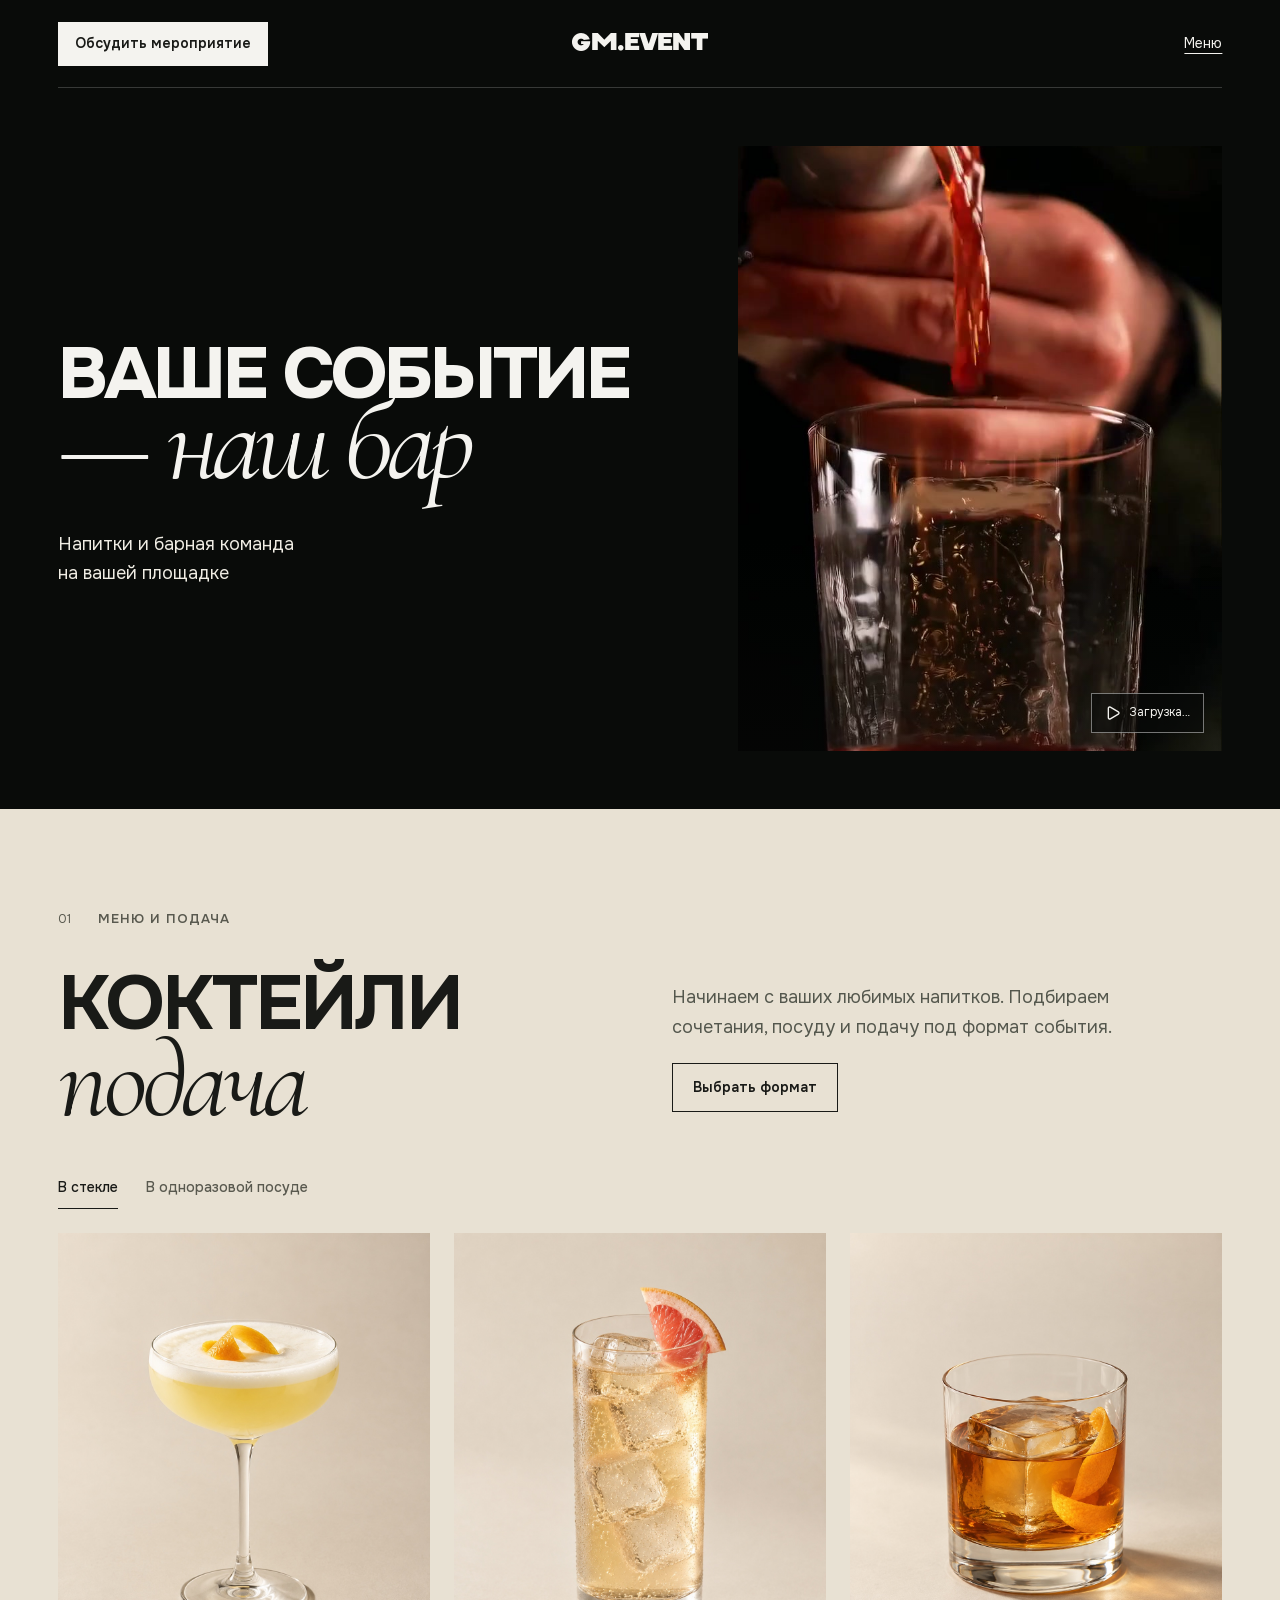
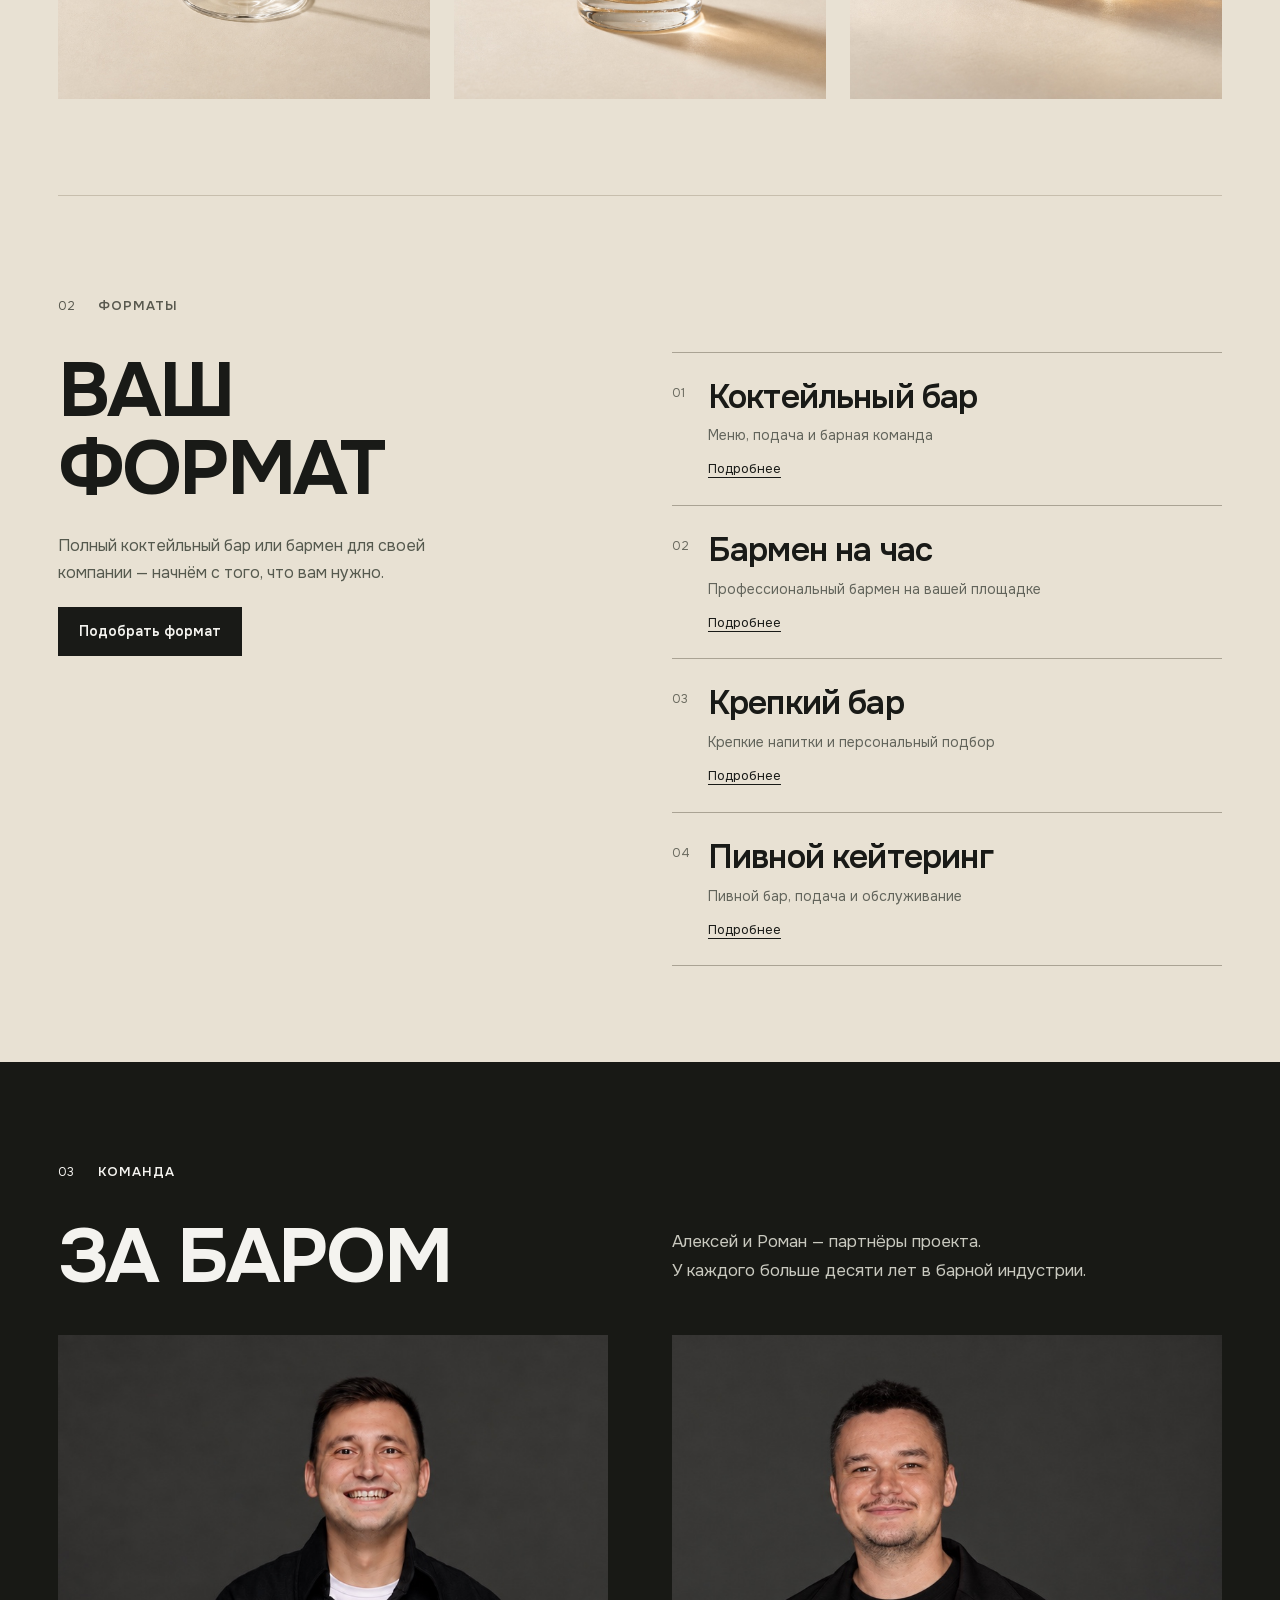
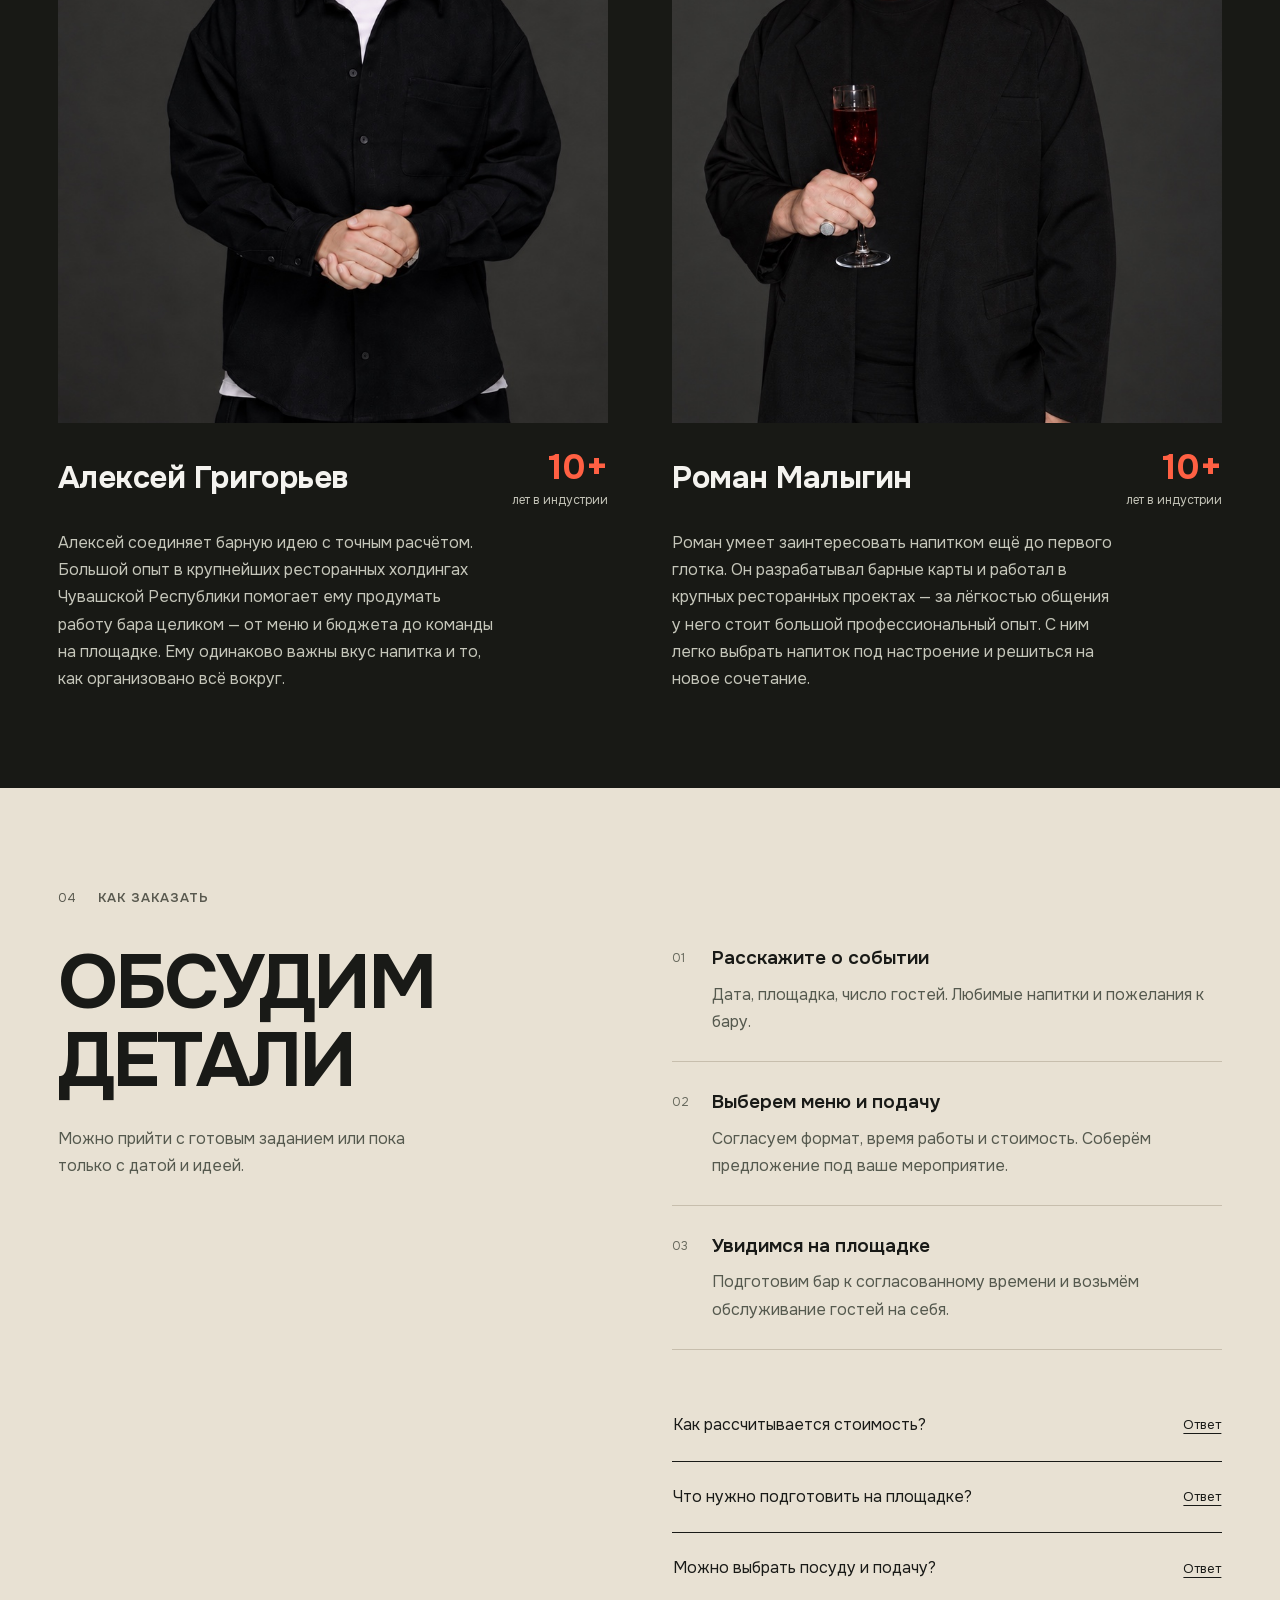
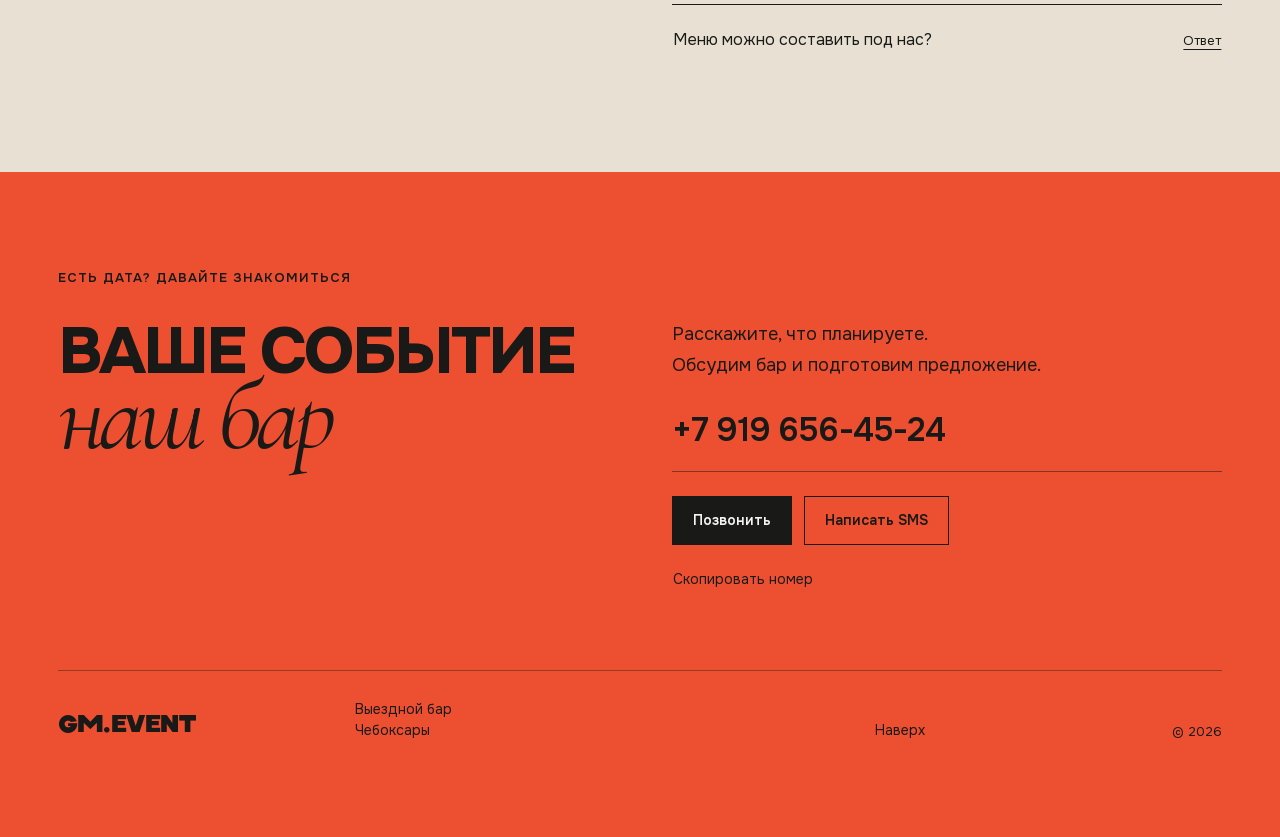
==== commit 42b6d769: "Center logo with event action left and menu right" ====
--- a/index.html
+++ b/index.html
@@ -1,4 +1,4 @@
-<!doctype html><html lang="ru"><head><meta charset="utf-8"><meta name="viewport" content="width=device-width,initial-scale=1"><meta name="robots" content="noindex,nofollow"><title>Григорьев & Малыгин — выездной бар</title><link rel="icon" href="[data-uri]"><style>/*! tailwindcss v4.2.1 | MIT License | https://tailwindcss.com */
+<!doctype html><html lang="ru"><head><meta charset="utf-8"><meta name="viewport" content="width=device-width,initial-scale=1"><meta name="robots" content="noindex,nofollow"><title>GM.EVENT — бар для вашего события</title><meta name="description" content="Напитки и барная команда на вашей площадке. Коктейльный бар, бармен на час, крепкий бар и пивной кейтеринг в Чебоксарах."><link rel="icon" href="[data-uri]"><style>/*! tailwindcss v4.2.1 | MIT License | https://tailwindcss.com */
 @layer properties;
 @layer theme, base, components, utilities;
 @layer theme {
@@ -231,6 +231,9 @@
   .relative {
     position: relative;
   }
+  .static {
+    position: static;
+  }
   .inset-0 {
     inset: calc(var(--spacing) * 0);
   }
@@ -1552,9 +1555,6 @@
   .text-secondary-foreground {
     color: var(--secondary-foreground);
   }
-  .uppercase {
-    text-transform: uppercase;
-  }
   .italic {
     font-style: italic;
   }
@@ -7927,13 +7927,19 @@
   color: #f4f3ef;
 }
 .header {
-  display: flex;
-  justify-content: space-between;
+  display: grid;
+  grid-template-columns: minmax(0,1fr) auto minmax(0,1fr);
   align-items: center;
   gap: 28px;
   min-height: 88px;
   padding-block: 20px;
   border-bottom: 1px solid #ffffff30;
+}
+.header>.monogram {
+  justify-self: center;
+}
+.header>.menu-toggle {
+  justify-self: end;
 }
 .monogram {
   font-family: var(--font-logo),Arial,sans-serif;
@@ -7953,8 +7959,9 @@
   color: #ff9279;
 }
 .header-cta {
-  flex-shrink: 1;
+  justify-self: start;
   min-width: 0;
+  max-width: 100%;
   min-height: 44px;
   padding: 10px 16px;
   background: #f4f3ef;
@@ -8841,6 +8848,517 @@
 }
 [aria-expanded=true]>.accordion-state .when-open {
   display: inline;
+}
+.menu-toggle,.menu-close {
+  padding: 10px 0;
+  border: 0;
+  background: none;
+  color: inherit;
+  font-size: 14px;
+  line-height: 1.5;
+}
+.menu-toggle {
+  text-decoration: underline;
+  text-underline-offset: 5px;
+}
+.menu-toggle:hover,.menu-close:hover {
+  opacity: .7;
+}
+.site-menu {
+  inset: 0;
+  width: 100%;
+  max-width: none;
+  height: 100%;
+  height: 100dvh;
+  max-height: none;
+  margin: 0;
+  padding: 0;
+  border: 0;
+  background: #e8e1d3;
+  color: #191a17;
+  overflow: auto;
+}
+.site-menu::backdrop {
+  background: #e8e1d3;
+}
+.menu-layout {
+  min-height: 100%;
+  display: flex;
+  flex-direction: column;
+  padding-bottom: 28px;
+}
+.menu-top {
+  display: grid;
+  grid-template-columns: minmax(0,1fr) auto minmax(0,1fr);
+  align-items: center;
+  min-height: 88px;
+  padding-block: 20px;
+  gap: 24px;
+  border-bottom: 1px solid #c7bead;
+}
+.menu-top>.monogram {
+  grid-column: 2;
+  justify-self: center;
+}
+.menu-top>.menu-close {
+  justify-self: end;
+  text-align: right;
+}
+.menu-products {
+  display: flex;
+  flex-direction: column;
+  align-items: center;
+  gap: 22px;
+  margin: auto 0;
+  padding: 32px 0;
+  text-align: center;
+}
+.menu-products>.eyebrow {
+  margin-bottom: 4px;
+  color: #62645b;
+}
+.menu-products>a {
+  display: flex;
+  flex-direction: column;
+  align-items: center;
+  gap: 3px;
+  max-width: 100%;
+}
+.menu-product-name {
+  font-size: clamp(26px,4vw,52px);
+  font-weight: 600;
+  line-height: 1.15;
+  letter-spacing: -.035em;
+}
+.menu-product-note {
+  font-size: 13px;
+  line-height: 1.5;
+  color: #62645b;
+}
+.menu-products>a:hover .menu-product-name,.menu-products>a[aria-current=page] .menu-product-name {
+  color: #a82d18;
+}
+.menu-secondary {
+  display: flex;
+  justify-content: center;
+  gap: 36px;
+  border-top: 1px solid #c7bead;
+  padding-top: 24px;
+  font-size: 14px;
+}
+.menu-secondary a:hover {
+  text-decoration: underline;
+  text-underline-offset: 4px;
+}
+.service-links {
+  min-width: 0;
+}
+.service-page-link {
+  display: grid;
+  grid-template-columns: 20px minmax(0,1fr);
+  gap: 12px 16px;
+  border-top: 1px solid #aaa394;
+  padding: 25px 0;
+}
+.service-page-link:last-child {
+  border-bottom: 1px solid #aaa394;
+}
+.service-page-link .service-number {
+  padding-top: 6px;
+}
+.service-link-copy h3 {
+  font-size: clamp(26px,2.6vw,36px);
+  font-weight: 600;
+  line-height: 1.2;
+  letter-spacing: -.025em;
+}
+.service-link-copy p {
+  margin-top: 8px;
+  font-size: 14px;
+  line-height: 1.5;
+  color: #62645b;
+}
+.service-link-label {
+  grid-column: 2;
+  font-size: 13px;
+  text-decoration: underline;
+  text-underline-offset: 4px;
+}
+.service-page-link:hover h3,.service-page-link:hover .service-link-label {
+  color: #a82d18;
+}
+.product-page>.header {
+  border-bottom-color: #c7bead;
+}
+.product-page .header-cta {
+  background: #191a17;
+  border-color: #191a17;
+  color: #f4f3ef;
+}
+.product-page .header-cta:hover {
+  background: #36382d;
+}
+.product-breadcrumbs {
+  display: flex;
+  gap: 24px;
+  padding-block: 24px;
+  font-size: 12px;
+  color: #62645b;
+}
+.product-breadcrumbs a {
+  text-decoration: underline;
+  text-underline-offset: 4px;
+}
+.product-breadcrumbs span {
+  color: #191a17;
+}
+.product-hero {
+  display: grid;
+  grid-template-columns: minmax(0,.95fr) minmax(0,1.05fr);
+  gap: var(--column-gap);
+  align-items: center;
+}
+.product-photo {
+  min-width: 0;
+  background: #e6decf;
+}
+.product-photo img {
+  width: 100%;
+  aspect-ratio: 4/5;
+  object-fit: cover;
+}
+.product-intro {
+  min-width: 0;
+  padding-block: 24px;
+  container-type: inline-size;
+}
+.product-intro>.eyebrow {
+  margin-bottom: 28px;
+  color: #62645b;
+}
+.product-intro h1 {
+  font-size: clamp(32px,10.5cqw,72px);
+  font-weight: 700;
+  letter-spacing: -.04em;
+  line-height: 1.06;
+}
+.product-intro h1>span {
+  display: block;
+}
+.product-accent {
+  font-family: var(--font-script),Georgia,serif;
+  font-style: italic;
+  font-weight: 400;
+  font-size: clamp(30px,7.5cqw,50px);
+  letter-spacing: -.025em;
+  line-height: 1.05;
+  margin-top: 12px;
+}
+.product-description {
+  max-width: 460px;
+  margin-top: 32px;
+  font-size: 17px;
+  line-height: 1.7;
+  color: #54574d;
+}
+.product-detail-link {
+  display: inline-block;
+  margin-top: 24px;
+  padding-block: 8px;
+  font-size: 14px;
+  text-decoration: underline;
+  text-underline-offset: 5px;
+}
+.product-detail-link:hover {
+  color: #a82d18;
+}
+.product-overview,.product-cost {
+  display: grid;
+  grid-template-columns: repeat(2,minmax(0,1fr));
+  gap: var(--column-gap);
+  align-items: start;
+}
+.product-page>.wrap .section h2 {
+  font-size: clamp(30px,3.7vw,48px);
+  line-height: 1.13;
+  letter-spacing: -.035em;
+  max-width: 520px;
+}
+.product-overview .eyebrow,.product-cost .eyebrow {
+  margin-bottom: 20px;
+  color: #62645b;
+}
+.product-overview>p,.product-cost>div>p {
+  font-size: 17px;
+  line-height: 1.75;
+  color: #54574d;
+}
+.product-overview>p {
+  padding-top: 4px;
+}
+.product-offer {
+  display: grid;
+  grid-template-columns: repeat(3,minmax(0,1fr));
+  gap: 32px;
+}
+.product-offer article {
+  min-width: 0;
+  padding-top: 24px;
+  border-top: 1px solid #aaa394;
+}
+.product-offer .eyebrow {
+  font-size: 12px;
+  color: #62645b;
+}
+.product-offer h3 {
+  font-size: 22px;
+  font-weight: 600;
+  line-height: 1.25;
+  margin-top: 24px;
+}
+.product-offer p {
+  font-size: 15px;
+  line-height: 1.7;
+  color: #54574d;
+  margin-top: 12px;
+}
+.product-gallery {
+  display: grid;
+  grid-template-columns: repeat(2,minmax(0,1fr));
+  gap: var(--column-gap);
+  margin-top: 40px;
+}
+.product-gallery img {
+  aspect-ratio: 4/5;
+  object-fit: cover;
+  background: #e6decf;
+}
+.product-gallery figcaption {
+  font-size: 13px;
+  color: #62645b;
+  margin-top: 12px;
+}
+.product-cost {
+  border-top: 1px solid #c7bead;
+}
+.product-brief {
+  margin: 28px 0 0;
+}
+.product-brief>div {
+  display: grid;
+  grid-template-columns: 1fr 2fr;
+  gap: 20px;
+  padding-block: 18px;
+  border-bottom: 1px solid #c7bead;
+  font-size: 14px;
+  line-height: 1.6;
+}
+.product-brief dt {
+  font-weight: 600;
+}
+.product-brief dd {
+  margin: 0;
+  color: #54574d;
+}
+.other-formats {
+  padding-block: 32px 56px;
+  border-top: 1px solid #c7bead;
+}
+.other-formats>.eyebrow {
+  font-size: 12px;
+  color: #62645b;
+  margin-bottom: 20px;
+}
+.other-formats>div {
+  display: flex;
+  flex-wrap: wrap;
+  gap: 16px 40px;
+}
+.other-formats a {
+  font-size: clamp(20px,2.1vw,28px);
+  font-weight: 600;
+  letter-spacing: -.025em;
+}
+.other-formats a:hover {
+  color: #a82d18;
+}
+@media (max-width:900px) {
+  .product-hero {
+    gap: 32px;
+  }
+  .product-description {
+    font-size: 16px;
+    margin-top: 24px;
+  }
+  .product-overview,.product-cost {
+    gap: 32px;
+  }
+  .product-offer {
+    gap: 24px;
+  }
+  .product-offer h3 {
+    font-size: 20px;
+  }
+  .product-overview>p,.product-cost>div>p {
+    font-size: 16px;
+  }
+}
+@media (max-width:640px) {
+  .header {
+    gap: 12px;
+  }
+  .header-cta {
+    padding: 8px 6px;
+    font-size: 11px;
+    line-height: 1.35;
+  }
+  .menu-toggle {
+    font-size: 13px;
+  }
+  .menu-top {
+    min-height: 76px;
+    padding-block: 16px;
+    gap: 12px;
+  }
+  .menu-products {
+    gap: 26px;
+    padding-block: 40px;
+  }
+  .menu-product-name {
+    font-size: clamp(27px,7.5vw,42px);
+  }
+  .menu-product-note {
+    font-size: 12px;
+    max-width: 260px;
+  }
+  .menu-products>.eyebrow {
+    font-size: 11px;
+  }
+  .menu-secondary {
+    gap: 28px;
+    font-size: 13px;
+  }
+  .menu-close {
+    font-size: 13px;
+  }
+  .service-page-link {
+    gap: 12px;
+  }
+  .service-link-copy h3 {
+    font-size: clamp(24px,7vw,32px);
+  }
+  .service-link-copy p {
+    font-size: 13px;
+  }
+  .service-link-label {
+    font-size: 12px;
+  }
+  .product-breadcrumbs {
+    padding-block: 20px;
+    gap: 18px;
+    font-size: 11px;
+  }
+  .product-hero {
+    grid-template-columns: 1fr;
+    gap: 28px;
+  }
+  .product-intro {
+    grid-row: 1;
+    padding: 12px 0 4px;
+  }
+  .product-intro>.eyebrow {
+    margin-bottom: 20px;
+  }
+  .product-intro h1 {
+    font-size: clamp(30px,10.8cqw,64px);
+  }
+  .product-accent {
+    font-size: clamp(30px,9.4cqw,46px);
+    margin-top: 10px;
+  }
+  .product-description {
+    margin-top: 24px;
+  }
+  .product-detail-link {
+    margin-top: 16px;
+  }
+  .product-overview,.product-cost {
+    grid-template-columns: 1fr;
+    gap: 24px;
+  }
+  .product-page>.wrap .section h2 {
+    font-size: clamp(30px,8.2vw,44px);
+  }
+  .product-overview .eyebrow,.product-cost .eyebrow {
+    margin-bottom: 16px;
+  }
+  .product-overview>p {
+    padding-top: 0;
+  }
+  .product-offer {
+    grid-template-columns: 1fr;
+    gap: 28px;
+  }
+  .product-offer article {
+    padding-top: 20px;
+  }
+  .product-offer h3 {
+    margin-top: 12px;
+    font-size: 22px;
+  }
+  .product-offer p {
+    font-size: 16px;
+    margin-top: 10px;
+  }
+  .product-gallery {
+    gap: 20px;
+    margin-top: 28px;
+  }
+  .product-gallery figcaption {
+    font-size: 12px;
+  }
+  .product-brief>div {
+    grid-template-columns: 1fr 1.7fr;
+    gap: 16px;
+  }
+  .other-formats {
+    padding-bottom: 40px;
+  }
+  .other-formats>div {
+    flex-direction: column;
+    gap: 18px;
+  }
+}
+@media (max-width:360px) {
+  .header {
+    gap: 8px;
+  }
+  .header .monogram {
+    font-size: 19px;
+  }
+  .header-cta {
+    padding-inline: 4px;
+    font-size: 10px;
+  }
+  .menu-top {
+    gap: 8px;
+  }
+  .menu-top .monogram {
+    font-size: 19px;
+  }
+  .menu-close {
+    font-size: 11px;
+  }
+  .menu-product-name {
+    font-size: 26px;
+  }
+  .menu-secondary {
+    gap: 24px;
+  }
+  .product-gallery {
+    grid-template-columns: 1fr;
+    gap: 24px;
+  }
 }
 :root {
   --background: #e8e1d3;
@@ -9576,4 +10094,4 @@
   src: url([data-uri]) format('woff2');
   unicode-range: U+0000-00FF, U+0131, U+0152-0153, U+02BB-02BC, U+02C6, U+02DA, U+02DC, U+0304, U+0308, U+0329, U+2000-206F, U+20AC, U+2122, U+2191, U+2193, U+2212, U+2215, U+FEFF, U+FFFD;
 }
-</style></head><body style="--font-body:Onest;--font-logo:RAYDIS;--font-script:Cormorant Garamond"><div id="root"><main class="bar-site"><a class="skip-link" href="#presentation">К содержанию</a><section class="hero" id="home" aria-labelledby="hero-title"><header class="header wrap"><a href="#home" class="monogram" aria-label="GM.EVENT — на главную">GM.EVENT</a><nav class="desktop-nav" aria-label="Основная навигация"><a href="#presentation">Коктейли</a><a href="#formats">Форматы</a><a href="#team">Команда</a></nav><a class="action-button header-cta" href="#contact"><span>Обсудить мероприятие</span></a></header><div class="hero-layout wrap"><div class="hero-intro"><h1 id="hero-title"><span class="hero-line">Ваше событие</span><span class="hero-line hero-line-script">— наш бар</span></h1></div><div class="hero-bottom"><div><p>Напитки и барная команда<br/>на вашей площадке</p></div></div><div class="hero-media"><div class="hero-film" aria-hidden="true"><video autoPlay="" muted="" playsInline="" loop="" preload="auto" tabindex="-1" poster="./asset-hero-video-poster-0232e0870b.jpg"><source media="(max-width: 640px)" src="./hero-bar-mobile-v6.mp4" type="video/mp4"/><source src="./hero-bar-desktop-v6.mp4" type="video/mp4"/></video></div><button type="button" tabindex="0" data-slot="button" aria-label="Смотреть видео" class="group/button inline-flex shrink-0 items-center justify-center rounded-lg border border-transparent bg-clip-padding text-sm font-medium whitespace-nowrap transition-all outline-none select-none focus-visible:border-ring focus-visible:ring-3 focus-visible:ring-ring/50 active:not-aria-[haspopup]:translate-y-px disabled:pointer-events-none disabled:opacity-50 aria-invalid:border-destructive aria-invalid:ring-3 aria-invalid:ring-destructive/20 dark:aria-invalid:border-destructive/50 dark:aria-invalid:ring-destructive/40 [&amp;_svg]:pointer-events-none [&amp;_svg]:shrink-0 [&amp;_svg:not([class*=&#x27;size-&#x27;])]:size-4 hover:bg-muted hover:text-foreground aria-expanded:bg-muted aria-expanded:text-foreground dark:hover:bg-muted/50 h-8 gap-1.5 px-2.5 has-data-[icon=inline-end]:pr-2 has-data-[icon=inline-start]:pl-2 film-toggle"><svg xmlns="http://www.w3.org/2000/svg" width="15" height="15" viewBox="0 0 24 24" fill="none" stroke="currentColor" stroke-width="2" stroke-linecap="round" stroke-linejoin="round" class="lucide lucide-play" aria-hidden="true"><path d="M5 5a2 2 0 0 1 3.008-1.728l11.997 6.998a2 2 0 0 1 .003 3.458l-12 7A2 2 0 0 1 5 19z"></path></svg><span>Загрузка…</span></button></div></div></section><section class="presentation wrap section" id="presentation" aria-labelledby="presentation-title"><div class="section-top"><p class="eyebrow dark-label"><span class="section-number">01</span> МЕНЮ И ПОДАЧА</p></div><div class="gallery-heading" data-reveal="true"><h2 id="presentation-title" class="paired-heading" aria-label="Коктейли и подача"><span class="heading-line">КОКТЕЙЛИ</span><span class="section-script">подача</span></h2><div class="gallery-intro"><p>Начинаем с ваших любимых напитков. Подбираем сочетания, посуду и подачу под формат события.</p><a class="action-button outline-button" href="#formats">Выбрать формат</a></div></div><fieldset class="drinkware-options" aria-label="Посуда для подачи"><button type="button" aria-pressed="true" aria-controls="cocktail-gallery">В стекле</button><button type="button" aria-pressed="false" aria-controls="cocktail-gallery">В одноразовой посуде</button></fieldset><div class="cocktail-gallery" id="cocktail-gallery" aria-label="Коктейли в стекле"><figure class="cocktail-card" data-reveal="true"><img src="./asset-coupe-v1-a9d5fb5de2.jpg" alt="Светлый коктейль с пеной и цедрой в тонком бокале на ножке" width="1122" height="1402" loading="lazy"/></figure><figure class="cocktail-card" data-reveal="true"><img src="./asset-highball-v1-2c696b7634.jpg" alt="Золотистый коктейль со льдом и грейпфрутом в высоком бокале" width="1122" height="1402" loading="lazy"/></figure><figure class="cocktail-card" data-reveal="true"><img src="./asset-rocks-v1-5a23c791d7.jpg" alt="Янтарный коктейль с крупным кубом льда и цедрой в низком бокале" width="1122" height="1402" loading="lazy"/></figure></div></section><section class="formats wrap section" id="formats" aria-labelledby="formats-title"><div class="section-top"><p class="eyebrow dark-label"><span class="section-number">02</span> ФОРМАТЫ</p></div><div class="formats-grid"><div class="formats-intro" data-reveal="true"><h2 id="formats-title">ВАШ<br/><span class="outline-word">ФОРМАТ</span></h2><p>Полный коктейльный бар или бармен для своей компании — начнём с того, что вам нужно.</p><a class="action-button" href="#contact">Подобрать формат</a></div><div data-orientation="vertical" data-slot="accordion" class="flex w-full flex-col service-accordion"><div data-orientation="vertical" data-index="-1" data-open="" data-slot="accordion-item" class="not-last:border-b service-item"><h3 data-orientation="vertical" data-index="-1" data-open="" class="flex"><button type="button" data-value="cocktail" data-orientation="vertical" data-index="-1" data-panel-open="" tabindex="0" aria-disabled="false" aria-controls="base-ui-_R_6kH1_" aria-expanded="true" id="base-ui-_R_6kH2_" data-slot="accordion-trigger" class="focus-visible:ring-ring/50 focus-visible:border-ring focus-visible:after:border-ring **:data-[slot=accordion-trigger-icon]:text-muted-foreground rounded-lg py-2.5 text-left text-sm font-medium hover:underline focus-visible:ring-3 **:data-[slot=accordion-trigger-icon]:ml-auto **:data-[slot=accordion-trigger-icon]:size-4 group/accordion-trigger relative flex flex-1 items-start justify-between border border-transparent transition-all outline-none aria-disabled:pointer-events-none aria-disabled:opacity-50 service-trigger"><span class="service-number">01</span><span class="service-name">Коктейльный бар</span><span class="accordion-state" aria-hidden="true"><span class="when-closed">Подробнее</span><span class="when-open">Свернуть</span></span></button></h3><div data-orientation="vertical" data-index="-1" data-open="" id="base-ui-_R_6kH1_" aria-labelledby="base-ui-_R_6kH2_" role="region" style="--accordion-panel-height:auto;--accordion-panel-width:auto;animation-name:none" data-slot="accordion-content" class="data-open:animate-accordion-down data-closed:animate-accordion-up text-sm overflow-hidden"><div class="pt-0 pb-2.5 h-(--accordion-panel-height) data-ending-style:h-0 data-starting-style:h-0 [&amp;_a]:underline [&amp;_a]:underline-offset-3 [&amp;_a]:hover:text-foreground [&amp;_p:not(:last-child)]:mb-4 service-content"><p>От знакомой классики до сочетаний, которые подберём вместе. Составим меню, продумаем оформление и подачу, возьмём работу бара на себя.</p><ul class="service-details"><li>Коктейльное меню</li><li>Оформление</li><li>Барная команда</li></ul></div></div></div><div data-orientation="vertical" data-hidden="" data-index="-1" data-closed="" data-slot="accordion-item" class="not-last:border-b service-item"><h3 data-orientation="vertical" data-hidden="" data-index="-1" data-closed="" class="flex"><button type="button" data-value="cocktail" data-orientation="vertical" data-hidden="" data-index="-1" tabindex="0" aria-disabled="false" aria-expanded="false" id="base-ui-_R_akH2_" data-slot="accordion-trigger" class="focus-visible:ring-ring/50 focus-visible:border-ring focus-visible:after:border-ring **:data-[slot=accordion-trigger-icon]:text-muted-foreground rounded-lg py-2.5 text-left text-sm font-medium hover:underline focus-visible:ring-3 **:data-[slot=accordion-trigger-icon]:ml-auto **:data-[slot=accordion-trigger-icon]:size-4 group/accordion-trigger relative flex flex-1 items-start justify-between border border-transparent transition-all outline-none aria-disabled:pointer-events-none aria-disabled:opacity-50 service-trigger"><span class="service-number">02</span><span class="service-name">Бармен на час</span><span class="accordion-state" aria-hidden="true"><span class="when-closed">Подробнее</span><span class="when-open">Свернуть</span></span></button></h3></div><div data-orientation="vertical" data-hidden="" data-index="-1" data-closed="" data-slot="accordion-item" class="not-last:border-b service-item"><h3 data-orientation="vertical" data-hidden="" data-index="-1" data-closed="" class="flex"><button type="button" data-value="cocktail" data-orientation="vertical" data-hidden="" data-index="-1" tabindex="0" aria-disabled="false" aria-expanded="false" id="base-ui-_R_ekH2_" data-slot="accordion-trigger" class="focus-visible:ring-ring/50 focus-visible:border-ring focus-visible:after:border-ring **:data-[slot=accordion-trigger-icon]:text-muted-foreground rounded-lg py-2.5 text-left text-sm font-medium hover:underline focus-visible:ring-3 **:data-[slot=accordion-trigger-icon]:ml-auto **:data-[slot=accordion-trigger-icon]:size-4 group/accordion-trigger relative flex flex-1 items-start justify-between border border-transparent transition-all outline-none aria-disabled:pointer-events-none aria-disabled:opacity-50 service-trigger"><span class="service-number">03</span><span class="service-name">Крепкий бар</span><span class="accordion-state" aria-hidden="true"><span class="when-closed">Подробнее</span><span class="when-open">Свернуть</span></span></button></h3></div><div data-orientation="vertical" data-hidden="" data-index="-1" data-closed="" data-slot="accordion-item" class="not-last:border-b service-item"><h3 data-orientation="vertical" data-hidden="" data-index="-1" data-closed="" class="flex"><button type="button" data-value="cocktail" data-orientation="vertical" data-hidden="" data-index="-1" tabindex="0" aria-disabled="false" aria-expanded="false" id="base-ui-_R_ikH2_" data-slot="accordion-trigger" class="focus-visible:ring-ring/50 focus-visible:border-ring focus-visible:after:border-ring **:data-[slot=accordion-trigger-icon]:text-muted-foreground rounded-lg py-2.5 text-left text-sm font-medium hover:underline focus-visible:ring-3 **:data-[slot=accordion-trigger-icon]:ml-auto **:data-[slot=accordion-trigger-icon]:size-4 group/accordion-trigger relative flex flex-1 items-start justify-between border border-transparent transition-all outline-none aria-disabled:pointer-events-none aria-disabled:opacity-50 service-trigger"><span class="service-number">04</span><span class="service-name">Пивной кейтеринг</span><span class="accordion-state" aria-hidden="true"><span class="when-closed">Подробнее</span><span class="when-open">Свернуть</span></span></button></h3></div></div></div></section><section class="team dark" id="team" aria-labelledby="team-title"><div class="wrap section"><div class="section-top"><p class="eyebrow"><span class="section-number">03</span> КОМАНДА</p></div><div class="team-heading" data-reveal="true"><h2 id="team-title">ЗА БАРОМ</h2><p>Алексей и Роман — партнёры проекта.<br/>У каждого больше десяти лет в барной индустрии.</p></div><div class="founders-grid"><article class="founder" data-reveal="true"><div class="founder-photo alex paired-portrait"><img src="./asset-team-portraits-alex-tone-v4-8f4a0aaccf.jpg" alt="Алексей Григорьев — партнёр проекта" width="1584" height="993" loading="lazy"/></div><div class="founder-title"><h3>Алексей Григорьев</h3><span><strong>10+</strong>лет в индустрии</span></div><p>Алексей соединяет барную идею с точным расчётом. Большой опыт в крупнейших ресторанных холдингах Чувашской Республики помогает ему продумать работу бара целиком — от меню и бюджета до команды на площадке. Ему одинаково важны вкус напитка и то, как организовано всё вокруг.</p></article><article class="founder" data-reveal="true"><div class="founder-photo roman paired-portrait"><img src="./asset-team-portraits-diptych-v3-ca0f97ed26.jpg" alt="Роман Малыгин — партнёр проекта" width="1586" height="992" loading="lazy"/></div><div class="founder-title"><h3>Роман Малыгин</h3><span><strong>10+</strong>лет в индустрии</span></div><p>Роман умеет заинтересовать напитком ещё до первого глотка. Он разрабатывал барные карты и работал в крупных ресторанных проектах — за лёгкостью общения у него стоит большой профессиональный опыт. С ним легко выбрать напиток под настроение и решиться на новое сочетание.</p></article></div></div></section><section class="how wrap section" id="how" aria-labelledby="how-title"><div class="section-top"><p class="eyebrow dark-label"><span class="section-number">04</span> КАК ЗАКАЗАТЬ</p></div><div class="how-grid"><div data-reveal="true"><h2 id="how-title">ОБСУДИМ<br/>ДЕТАЛИ</h2><p class="how-intro">Можно прийти с готовым заданием или пока только с датой и идеей.</p></div><div class="how-content"><ol class="steps"><li><span>01</span><div><h3>Расскажите о событии</h3><p>Дата, площадка, число гостей. Любимые напитки и пожелания к бару.</p></div></li><li><span>02</span><div><h3>Выберем меню и подачу</h3><p>Согласуем формат, время работы и стоимость. Соберём предложение под ваше мероприятие.</p></div></li><li><span>03</span><div><h3>Увидимся на площадке</h3><p>Подготовим бар к согласованному времени и возьмём обслуживание гостей на себя.</p></div></li></ol><div data-orientation="vertical" data-slot="accordion" class="flex w-full flex-col faq"><div data-orientation="vertical" data-hidden="" data-index="-1" data-closed="" data-slot="accordion-item" class="not-last:border-b"><h3 data-orientation="vertical" data-hidden="" data-index="-1" data-closed="" class="flex"><button type="button" data-value="" data-orientation="vertical" data-hidden="" data-index="-1" tabindex="0" aria-disabled="false" aria-expanded="false" id="base-ui-_R_qmH2_" data-slot="accordion-trigger" class="focus-visible:ring-ring/50 focus-visible:border-ring focus-visible:after:border-ring **:data-[slot=accordion-trigger-icon]:text-muted-foreground rounded-lg py-2.5 text-left text-sm font-medium hover:underline focus-visible:ring-3 **:data-[slot=accordion-trigger-icon]:ml-auto **:data-[slot=accordion-trigger-icon]:size-4 group/accordion-trigger relative flex flex-1 items-start justify-between border border-transparent transition-all outline-none aria-disabled:pointer-events-none aria-disabled:opacity-50 faq-trigger">Как рассчитывается стоимость?<span class="accordion-state" aria-hidden="true"><span class="when-closed">Ответ</span><span class="when-open">Скрыть</span></span></button></h3></div><div data-orientation="vertical" data-hidden="" data-index="-1" data-closed="" data-slot="accordion-item" class="not-last:border-b"><h3 data-orientation="vertical" data-hidden="" data-index="-1" data-closed="" class="flex"><button type="button" data-value="" data-orientation="vertical" data-hidden="" data-index="-1" tabindex="0" aria-disabled="false" aria-expanded="false" id="base-ui-_R_1amH2_" data-slot="accordion-trigger" class="focus-visible:ring-ring/50 focus-visible:border-ring focus-visible:after:border-ring **:data-[slot=accordion-trigger-icon]:text-muted-foreground rounded-lg py-2.5 text-left text-sm font-medium hover:underline focus-visible:ring-3 **:data-[slot=accordion-trigger-icon]:ml-auto **:data-[slot=accordion-trigger-icon]:size-4 group/accordion-trigger relative flex flex-1 items-start justify-between border border-transparent transition-all outline-none aria-disabled:pointer-events-none aria-disabled:opacity-50 faq-trigger">Что нужно подготовить на площадке?<span class="accordion-state" aria-hidden="true"><span class="when-closed">Ответ</span><span class="when-open">Скрыть</span></span></button></h3></div><div data-orientation="vertical" data-hidden="" data-index="-1" data-closed="" data-slot="accordion-item" class="not-last:border-b"><h3 data-orientation="vertical" data-hidden="" data-index="-1" data-closed="" class="flex"><button type="button" data-value="" data-orientation="vertical" data-hidden="" data-index="-1" tabindex="0" aria-disabled="false" aria-expanded="false" id="base-ui-_R_1qmH2_" data-slot="accordion-trigger" class="focus-visible:ring-ring/50 focus-visible:border-ring focus-visible:after:border-ring **:data-[slot=accordion-trigger-icon]:text-muted-foreground rounded-lg py-2.5 text-left text-sm font-medium hover:underline focus-visible:ring-3 **:data-[slot=accordion-trigger-icon]:ml-auto **:data-[slot=accordion-trigger-icon]:size-4 group/accordion-trigger relative flex flex-1 items-start justify-between border border-transparent transition-all outline-none aria-disabled:pointer-events-none aria-disabled:opacity-50 faq-trigger">Можно выбрать посуду и подачу?<span class="accordion-state" aria-hidden="true"><span class="when-closed">Ответ</span><span class="when-open">Скрыть</span></span></button></h3></div><div data-orientation="vertical" data-hidden="" data-index="-1" data-closed="" data-slot="accordion-item" class="not-last:border-b"><h3 data-orientation="vertical" data-hidden="" data-index="-1" data-closed="" class="flex"><button type="button" data-value="" data-orientation="vertical" data-hidden="" data-index="-1" tabindex="0" aria-disabled="false" aria-expanded="false" id="base-ui-_R_2amH2_" data-slot="accordion-trigger" class="focus-visible:ring-ring/50 focus-visible:border-ring focus-visible:after:border-ring **:data-[slot=accordion-trigger-icon]:text-muted-foreground rounded-lg py-2.5 text-left text-sm font-medium hover:underline focus-visible:ring-3 **:data-[slot=accordion-trigger-icon]:ml-auto **:data-[slot=accordion-trigger-icon]:size-4 group/accordion-trigger relative flex flex-1 items-start justify-between border border-transparent transition-all outline-none aria-disabled:pointer-events-none aria-disabled:opacity-50 faq-trigger">Меню можно составить под нас?<span class="accordion-state" aria-hidden="true"><span class="when-closed">Ответ</span><span class="when-open">Скрыть</span></span></button></h3></div></div></div></div></section><footer class="contact" id="contact"><div class="wrap section"><p class="eyebrow">ЕСТЬ ДАТА? ДАВАЙТЕ ЗНАКОМИТЬСЯ</p><div class="contact-grid"><div class="contact-title"><h2 class="paired-heading"><span class="heading-line">ВАШЕ СОБЫТИЕ</span><span class="section-script">наш бар</span></h2></div><div class="contact-info"><p>Расскажите, что планируете.<br/>Обсудим бар и подготовим предложение.</p><a class="phone-link" href="tel:+79196564524">+7 919 656-45-24</a><div class="contact-actions"><a class="action-button contact-button" href="tel:+79196564524">Позвонить</a><a class="action-button contact-button outline-button" href="sms:+79196564524?body=%D0%97%D0%B4%D1%80%D0%B0%D0%B2%D1%81%D1%82%D0%B2%D1%83%D0%B9%D1%82%D0%B5!%20%D0%A5%D0%BE%D1%82%D0%B8%D0%BC%20%D0%BE%D0%B1%D1%81%D1%83%D0%B4%D0%B8%D1%82%D1%8C%20%D0%B1%D0%B0%D1%80%20%D0%B4%D0%BB%D1%8F%20%D0%BC%D0%B5%D1%80%D0%BE%D0%BF%D1%80%D0%B8%D1%8F%D1%82%D0%B8%D1%8F.%20%D0%94%D0%B0%D1%82%D0%B0%3A%20.%20%D0%93%D0%BE%D1%81%D1%82%D0%B5%D0%B9%3A%20.%20%D0%9F%D0%BB%D0%BE%D1%89%D0%B0%D0%B4%D0%BA%D0%B0%3A%20.">Написать SMS</a></div><button type="button" tabindex="0" data-slot="button" class="group/button inline-flex shrink-0 items-center justify-center rounded-lg border border-transparent bg-clip-padding text-sm font-medium whitespace-nowrap transition-all outline-none select-none focus-visible:border-ring focus-visible:ring-3 focus-visible:ring-ring/50 active:not-aria-[haspopup]:translate-y-px disabled:pointer-events-none disabled:opacity-50 aria-invalid:border-destructive aria-invalid:ring-3 aria-invalid:ring-destructive/20 dark:aria-invalid:border-destructive/50 dark:aria-invalid:ring-destructive/40 [&amp;_svg]:pointer-events-none [&amp;_svg]:shrink-0 [&amp;_svg:not([class*=&#x27;size-&#x27;])]:size-4 hover:bg-muted hover:text-foreground aria-expanded:bg-muted aria-expanded:text-foreground dark:hover:bg-muted/50 h-8 gap-1.5 px-2.5 has-data-[icon=inline-end]:pr-2 has-data-[icon=inline-start]:pl-2 copy-phone">Скопировать номер</button><output class="copy-status" aria-live="polite"></output></div></div><div class="footer-bottom"><a href="#home" class="brand" aria-label="GM.EVENT — на главную">GM.EVENT</a><p>Выездной бар<br/>Чебоксары</p><a href="#home">Наверх</a><span>© 2026</span></div></div></footer></main></div><script defer src="./bar-app-665fb6dec815.js"></script></body></html>+</style></head><body style="--font-body:Onest;--font-logo:RAYDIS;--font-script:Cormorant Garamond"><div id="root" data-page=""><main class="bar-site"><a class="skip-link" href="#presentation">К содержанию</a><section class="hero" id="home" aria-labelledby="hero-title"><header class="header wrap"><a class="action-button header-cta" href="#contact"><span>Обсудить мероприятие</span></a><a href="./#home" class="monogram" aria-label="GM.EVENT — на главную">GM.EVENT</a><button type="button" class="menu-toggle" aria-haspopup="dialog" aria-expanded="false" aria-controls="site-menu">Меню</button></header><dialog id="site-menu" class="site-menu" aria-labelledby="site-menu-title"><div class="menu-layout wrap"><div class="menu-top"><a href="./#home" class="monogram" aria-label="GM.EVENT — на главную">GM.EVENT</a><button type="button" class="menu-close">Закрыть меню</button></div><nav class="menu-products" aria-labelledby="site-menu-title"><p class="eyebrow" id="site-menu-title">ВЫБЕРИТЕ ФОРМАТ</p><a href="./cocktail-bar/"><span class="menu-product-name">Коктейльный бар</span><span class="menu-product-note">Меню, подача и барная команда</span></a><a href="./bartender/"><span class="menu-product-name">Бармен на час</span><span class="menu-product-note">Профессиональный бармен на вашей площадке</span></a><a href="./spirits-bar/"><span class="menu-product-name">Крепкий бар</span><span class="menu-product-note">Крепкие напитки и персональный подбор</span></a><a href="./beer-bar/"><span class="menu-product-name">Пивной кейтеринг</span><span class="menu-product-note">Пивной бар, подача и обслуживание</span></a></nav><nav class="menu-secondary" aria-label="Разделы сайта"><a href="./#presentation">Подача</a><a href="./#team">Команда</a><a href="#contact">Контакты</a></nav></div></dialog><div class="hero-layout wrap"><div class="hero-intro"><h1 id="hero-title"><span class="hero-line">Ваше событие</span><span class="hero-line hero-line-script">— наш бар</span></h1></div><div class="hero-bottom"><div><p>Напитки и барная команда<br/>на вашей площадке</p></div></div><div class="hero-media"><div class="hero-film" aria-hidden="true"><video autoPlay="" muted="" playsInline="" loop="" preload="auto" tabindex="-1" poster="./asset-hero-video-poster-0232e0870b.jpg"><source media="(max-width: 640px)" src="./hero-bar-mobile-v6.mp4" type="video/mp4"/><source src="./hero-bar-desktop-v6.mp4" type="video/mp4"/></video></div><button type="button" tabindex="0" data-slot="button" aria-label="Смотреть видео" class="group/button inline-flex shrink-0 items-center justify-center rounded-lg border border-transparent bg-clip-padding text-sm font-medium whitespace-nowrap transition-all outline-none select-none focus-visible:border-ring focus-visible:ring-3 focus-visible:ring-ring/50 active:not-aria-[haspopup]:translate-y-px disabled:pointer-events-none disabled:opacity-50 aria-invalid:border-destructive aria-invalid:ring-3 aria-invalid:ring-destructive/20 dark:aria-invalid:border-destructive/50 dark:aria-invalid:ring-destructive/40 [&amp;_svg]:pointer-events-none [&amp;_svg]:shrink-0 [&amp;_svg:not([class*=&#x27;size-&#x27;])]:size-4 hover:bg-muted hover:text-foreground aria-expanded:bg-muted aria-expanded:text-foreground dark:hover:bg-muted/50 h-8 gap-1.5 px-2.5 has-data-[icon=inline-end]:pr-2 has-data-[icon=inline-start]:pl-2 film-toggle"><svg xmlns="http://www.w3.org/2000/svg" width="15" height="15" viewBox="0 0 24 24" fill="none" stroke="currentColor" stroke-width="2" stroke-linecap="round" stroke-linejoin="round" class="lucide lucide-play" aria-hidden="true"><path d="M5 5a2 2 0 0 1 3.008-1.728l11.997 6.998a2 2 0 0 1 .003 3.458l-12 7A2 2 0 0 1 5 19z"></path></svg><span>Загрузка…</span></button></div></div></section><section class="presentation wrap section" id="presentation" aria-labelledby="presentation-title"><div class="section-top"><p class="eyebrow dark-label"><span class="section-number">01</span> МЕНЮ И ПОДАЧА</p></div><div class="gallery-heading" data-reveal="true"><h2 id="presentation-title" class="paired-heading" aria-label="Коктейли и подача"><span class="heading-line">КОКТЕЙЛИ</span><span class="section-script">подача</span></h2><div class="gallery-intro"><p>Начинаем с ваших любимых напитков. Подбираем сочетания, посуду и подачу под формат события.</p><a class="action-button outline-button" href="#formats">Выбрать формат</a></div></div><fieldset class="drinkware-options" aria-label="Посуда для подачи"><button type="button" aria-pressed="true" aria-controls="cocktail-gallery">В стекле</button><button type="button" aria-pressed="false" aria-controls="cocktail-gallery">В одноразовой посуде</button></fieldset><div class="cocktail-gallery" id="cocktail-gallery" aria-label="Коктейли в стекле"><figure class="cocktail-card" data-reveal="true"><img src="./asset-coupe-v1-a9d5fb5de2.jpg" alt="Светлый коктейль с пеной и цедрой в тонком бокале на ножке" width="1122" height="1402" loading="lazy"/></figure><figure class="cocktail-card" data-reveal="true"><img src="./asset-highball-v1-2c696b7634.jpg" alt="Золотистый коктейль со льдом и грейпфрутом в высоком бокале" width="1122" height="1402" loading="lazy"/></figure><figure class="cocktail-card" data-reveal="true"><img src="./asset-rocks-v1-5a23c791d7.jpg" alt="Янтарный коктейль с крупным кубом льда и цедрой в низком бокале" width="1122" height="1402" loading="lazy"/></figure></div></section><section class="formats wrap section" id="formats" aria-labelledby="formats-title"><div class="section-top"><p class="eyebrow dark-label"><span class="section-number">02</span> ФОРМАТЫ</p></div><div class="formats-grid"><div class="formats-intro" data-reveal="true"><h2 id="formats-title">ВАШ<br/><span class="outline-word">ФОРМАТ</span></h2><p>Полный коктейльный бар или бармен для своей компании — начнём с того, что вам нужно.</p><a class="action-button" href="#contact">Подобрать формат</a></div><nav class="service-links" aria-label="Страницы форматов"><a class="service-page-link" href="./cocktail-bar/"><span class="service-number">01</span><div class="service-link-copy"><h3>Коктейльный бар</h3><p>Меню, подача и барная команда</p></div><span class="service-link-label">Подробнее</span></a><a class="service-page-link" href="./bartender/"><span class="service-number">02</span><div class="service-link-copy"><h3>Бармен на час</h3><p>Профессиональный бармен на вашей площадке</p></div><span class="service-link-label">Подробнее</span></a><a class="service-page-link" href="./spirits-bar/"><span class="service-number">03</span><div class="service-link-copy"><h3>Крепкий бар</h3><p>Крепкие напитки и персональный подбор</p></div><span class="service-link-label">Подробнее</span></a><a class="service-page-link" href="./beer-bar/"><span class="service-number">04</span><div class="service-link-copy"><h3>Пивной кейтеринг</h3><p>Пивной бар, подача и обслуживание</p></div><span class="service-link-label">Подробнее</span></a></nav></div></section><section class="team dark" id="team" aria-labelledby="team-title"><div class="wrap section"><div class="section-top"><p class="eyebrow"><span class="section-number">03</span> КОМАНДА</p></div><div class="team-heading" data-reveal="true"><h2 id="team-title">ЗА БАРОМ</h2><p>Алексей и Роман — партнёры проекта.<br/>У каждого больше десяти лет в барной индустрии.</p></div><div class="founders-grid"><article class="founder" data-reveal="true"><div class="founder-photo alex paired-portrait"><img src="./asset-team-portraits-alex-tone-v4-8f4a0aaccf.jpg" alt="Алексей Григорьев — партнёр проекта" width="1584" height="993" loading="lazy"/></div><div class="founder-title"><h3>Алексей Григорьев</h3><span><strong>10+</strong>лет в индустрии</span></div><p>Алексей соединяет барную идею с точным расчётом. Большой опыт в крупнейших ресторанных холдингах Чувашской Республики помогает ему продумать работу бара целиком — от меню и бюджета до команды на площадке. Ему одинаково важны вкус напитка и то, как организовано всё вокруг.</p></article><article class="founder" data-reveal="true"><div class="founder-photo roman paired-portrait"><img src="./asset-team-portraits-diptych-v3-ca0f97ed26.jpg" alt="Роман Малыгин — партнёр проекта" width="1586" height="992" loading="lazy"/></div><div class="founder-title"><h3>Роман Малыгин</h3><span><strong>10+</strong>лет в индустрии</span></div><p>Роман умеет заинтересовать напитком ещё до первого глотка. Он разрабатывал барные карты и работал в крупных ресторанных проектах — за лёгкостью общения у него стоит большой профессиональный опыт. С ним легко выбрать напиток под настроение и решиться на новое сочетание.</p></article></div></div></section><section class="how wrap section" id="how" aria-labelledby="how-title"><div class="section-top"><p class="eyebrow dark-label"><span class="section-number">04</span> КАК ЗАКАЗАТЬ</p></div><div class="how-grid"><div data-reveal="true"><h2 id="how-title">ОБСУДИМ<br/>ДЕТАЛИ</h2><p class="how-intro">Можно прийти с готовым заданием или пока только с датой и идеей.</p></div><div class="how-content"><ol class="steps"><li><span>01</span><div><h3>Расскажите о событии</h3><p>Дата, площадка, число гостей. Любимые напитки и пожелания к бару.</p></div></li><li><span>02</span><div><h3>Выберем меню и подачу</h3><p>Согласуем формат, время работы и стоимость. Соберём предложение под ваше мероприятие.</p></div></li><li><span>03</span><div><h3>Увидимся на площадке</h3><p>Подготовим бар к согласованному времени и возьмём обслуживание гостей на себя.</p></div></li></ol><div data-orientation="vertical" data-slot="accordion" class="flex w-full flex-col faq"><div data-orientation="vertical" data-hidden="" data-index="-1" data-closed="" data-slot="accordion-item" class="not-last:border-b"><h3 data-orientation="vertical" data-hidden="" data-index="-1" data-closed="" class="flex"><button type="button" data-value="" data-orientation="vertical" data-hidden="" data-index="-1" tabindex="0" aria-disabled="false" aria-expanded="false" id="base-ui-_R_qmH2_" data-slot="accordion-trigger" class="focus-visible:ring-ring/50 focus-visible:border-ring focus-visible:after:border-ring **:data-[slot=accordion-trigger-icon]:text-muted-foreground rounded-lg py-2.5 text-left text-sm font-medium hover:underline focus-visible:ring-3 **:data-[slot=accordion-trigger-icon]:ml-auto **:data-[slot=accordion-trigger-icon]:size-4 group/accordion-trigger relative flex flex-1 items-start justify-between border border-transparent transition-all outline-none aria-disabled:pointer-events-none aria-disabled:opacity-50 faq-trigger">Как рассчитывается стоимость?<span class="accordion-state" aria-hidden="true"><span class="when-closed">Ответ</span><span class="when-open">Скрыть</span></span></button></h3></div><div data-orientation="vertical" data-hidden="" data-index="-1" data-closed="" data-slot="accordion-item" class="not-last:border-b"><h3 data-orientation="vertical" data-hidden="" data-index="-1" data-closed="" class="flex"><button type="button" data-value="" data-orientation="vertical" data-hidden="" data-index="-1" tabindex="0" aria-disabled="false" aria-expanded="false" id="base-ui-_R_1amH2_" data-slot="accordion-trigger" class="focus-visible:ring-ring/50 focus-visible:border-ring focus-visible:after:border-ring **:data-[slot=accordion-trigger-icon]:text-muted-foreground rounded-lg py-2.5 text-left text-sm font-medium hover:underline focus-visible:ring-3 **:data-[slot=accordion-trigger-icon]:ml-auto **:data-[slot=accordion-trigger-icon]:size-4 group/accordion-trigger relative flex flex-1 items-start justify-between border border-transparent transition-all outline-none aria-disabled:pointer-events-none aria-disabled:opacity-50 faq-trigger">Что нужно подготовить на площадке?<span class="accordion-state" aria-hidden="true"><span class="when-closed">Ответ</span><span class="when-open">Скрыть</span></span></button></h3></div><div data-orientation="vertical" data-hidden="" data-index="-1" data-closed="" data-slot="accordion-item" class="not-last:border-b"><h3 data-orientation="vertical" data-hidden="" data-index="-1" data-closed="" class="flex"><button type="button" data-value="" data-orientation="vertical" data-hidden="" data-index="-1" tabindex="0" aria-disabled="false" aria-expanded="false" id="base-ui-_R_1qmH2_" data-slot="accordion-trigger" class="focus-visible:ring-ring/50 focus-visible:border-ring focus-visible:after:border-ring **:data-[slot=accordion-trigger-icon]:text-muted-foreground rounded-lg py-2.5 text-left text-sm font-medium hover:underline focus-visible:ring-3 **:data-[slot=accordion-trigger-icon]:ml-auto **:data-[slot=accordion-trigger-icon]:size-4 group/accordion-trigger relative flex flex-1 items-start justify-between border border-transparent transition-all outline-none aria-disabled:pointer-events-none aria-disabled:opacity-50 faq-trigger">Можно выбрать посуду и подачу?<span class="accordion-state" aria-hidden="true"><span class="when-closed">Ответ</span><span class="when-open">Скрыть</span></span></button></h3></div><div data-orientation="vertical" data-hidden="" data-index="-1" data-closed="" data-slot="accordion-item" class="not-last:border-b"><h3 data-orientation="vertical" data-hidden="" data-index="-1" data-closed="" class="flex"><button type="button" data-value="" data-orientation="vertical" data-hidden="" data-index="-1" tabindex="0" aria-disabled="false" aria-expanded="false" id="base-ui-_R_2amH2_" data-slot="accordion-trigger" class="focus-visible:ring-ring/50 focus-visible:border-ring focus-visible:after:border-ring **:data-[slot=accordion-trigger-icon]:text-muted-foreground rounded-lg py-2.5 text-left text-sm font-medium hover:underline focus-visible:ring-3 **:data-[slot=accordion-trigger-icon]:ml-auto **:data-[slot=accordion-trigger-icon]:size-4 group/accordion-trigger relative flex flex-1 items-start justify-between border border-transparent transition-all outline-none aria-disabled:pointer-events-none aria-disabled:opacity-50 faq-trigger">Меню можно составить под нас?<span class="accordion-state" aria-hidden="true"><span class="when-closed">Ответ</span><span class="when-open">Скрыть</span></span></button></h3></div></div></div></div></section><footer class="contact" id="contact"><div class="wrap section"><p class="eyebrow">ЕСТЬ ДАТА? ДАВАЙТЕ ЗНАКОМИТЬСЯ</p><div class="contact-grid"><div class="contact-title"><h2 class="paired-heading"><span class="heading-line">ВАШЕ СОБЫТИЕ</span><span class="section-script">наш бар</span></h2></div><div class="contact-info"><p>Расскажите, что планируете.<br/>Обсудим бар и подготовим предложение.</p><a class="phone-link" href="tel:+79196564524">+7 919 656-45-24</a><div class="contact-actions"><a class="action-button contact-button" href="tel:+79196564524">Позвонить</a><a class="action-button contact-button outline-button" href="sms:+79196564524?body=%D0%97%D0%B4%D1%80%D0%B0%D0%B2%D1%81%D1%82%D0%B2%D1%83%D0%B9%D1%82%D0%B5!%20%D0%A5%D0%BE%D1%82%D0%B8%D0%BC%20%D0%BE%D0%B1%D1%81%D1%83%D0%B4%D0%B8%D1%82%D1%8C%20%D0%B1%D0%B0%D1%80%20%D0%B4%D0%BB%D1%8F%20%D0%BC%D0%B5%D1%80%D0%BE%D0%BF%D1%80%D0%B8%D1%8F%D1%82%D0%B8%D1%8F.%20%D0%94%D0%B0%D1%82%D0%B0%3A%20.%20%D0%93%D0%BE%D1%81%D1%82%D0%B5%D0%B9%3A%20.%20%D0%9F%D0%BB%D0%BE%D1%89%D0%B0%D0%B4%D0%BA%D0%B0%3A%20.">Написать SMS</a></div><button type="button" tabindex="0" data-slot="button" class="group/button inline-flex shrink-0 items-center justify-center rounded-lg border border-transparent bg-clip-padding text-sm font-medium whitespace-nowrap transition-all outline-none select-none focus-visible:border-ring focus-visible:ring-3 focus-visible:ring-ring/50 active:not-aria-[haspopup]:translate-y-px disabled:pointer-events-none disabled:opacity-50 aria-invalid:border-destructive aria-invalid:ring-3 aria-invalid:ring-destructive/20 dark:aria-invalid:border-destructive/50 dark:aria-invalid:ring-destructive/40 [&amp;_svg]:pointer-events-none [&amp;_svg]:shrink-0 [&amp;_svg:not([class*=&#x27;size-&#x27;])]:size-4 hover:bg-muted hover:text-foreground aria-expanded:bg-muted aria-expanded:text-foreground dark:hover:bg-muted/50 h-8 gap-1.5 px-2.5 has-data-[icon=inline-end]:pr-2 has-data-[icon=inline-start]:pl-2 copy-phone">Скопировать номер</button><output class="copy-status" aria-live="polite"></output></div></div><div class="footer-bottom"><a href="./#home" class="brand" aria-label="GM.EVENT — на главную">GM.EVENT</a><p>Выездной бар<br/>Чебоксары</p><a href="#home">Наверх</a><span>© 2026</span></div></div></footer></main></div><script defer src="./bar-app-8eb855bac796.js"></script></body></html>
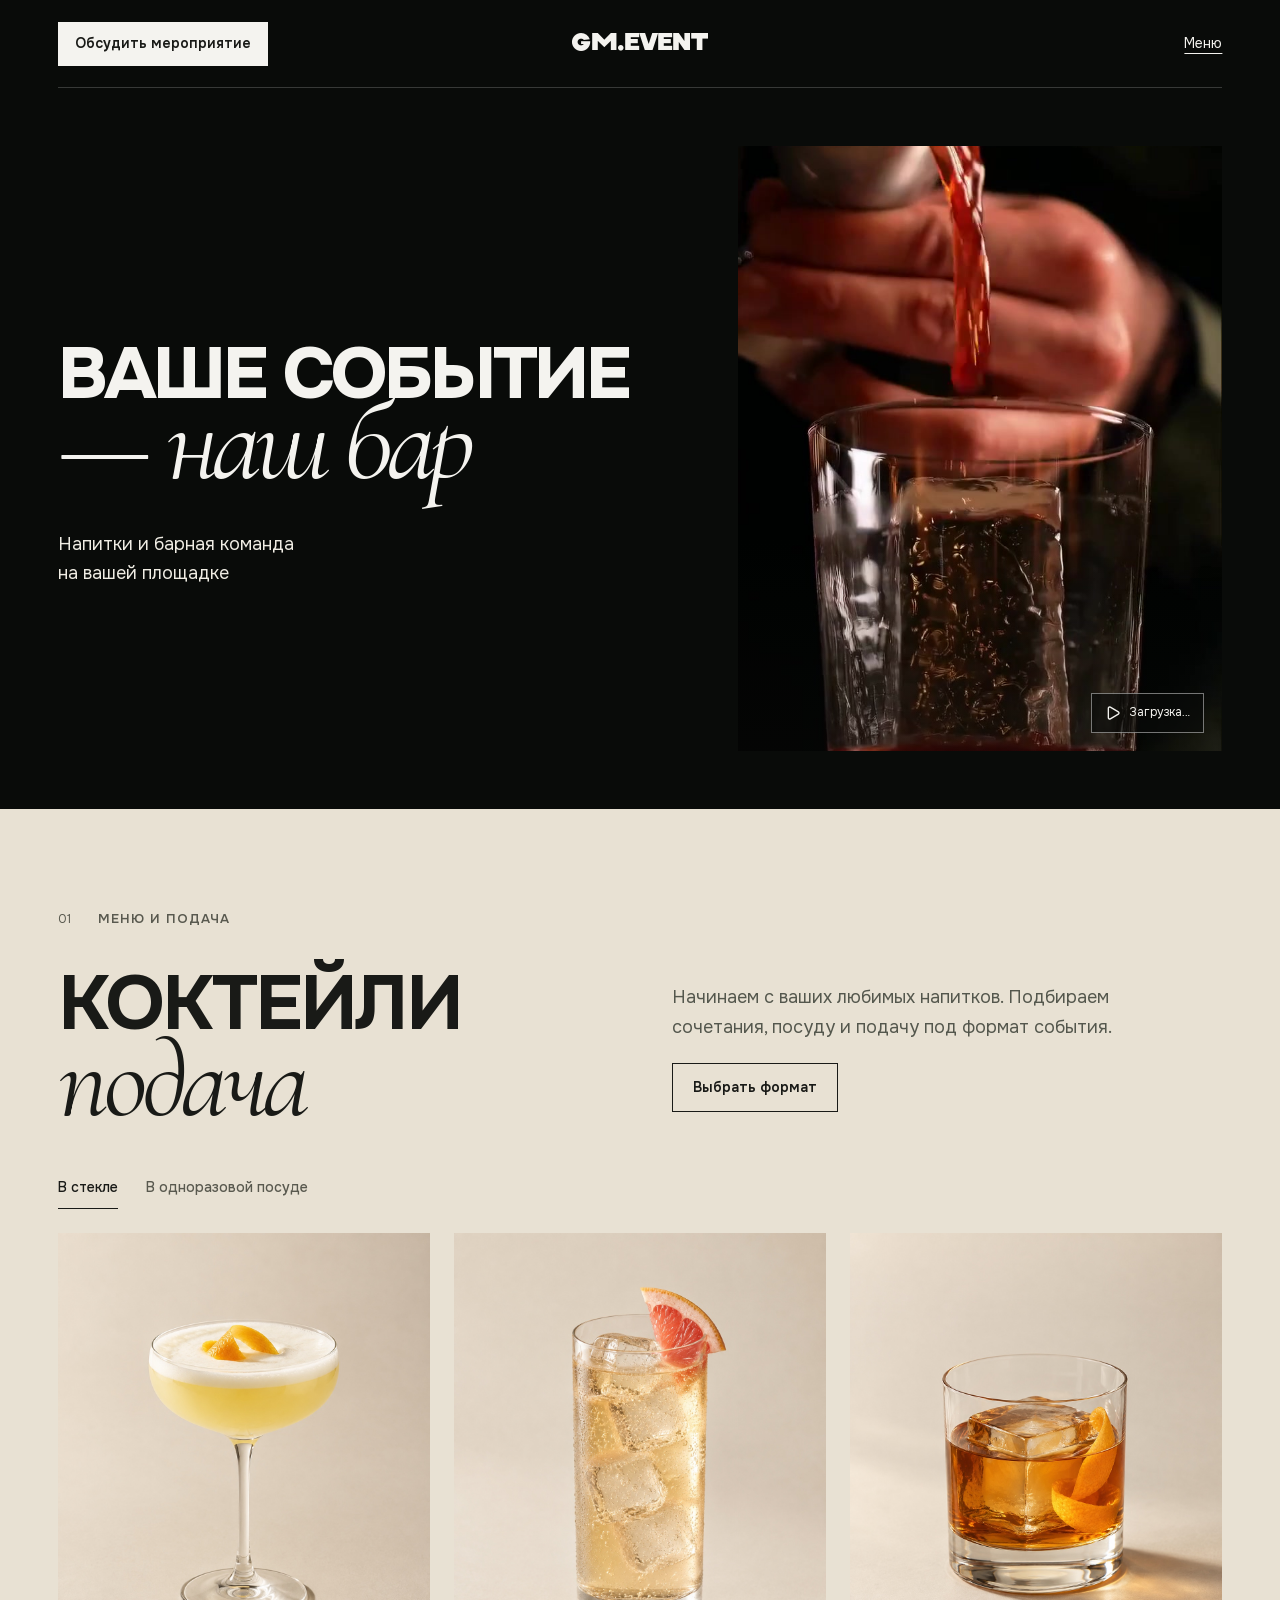
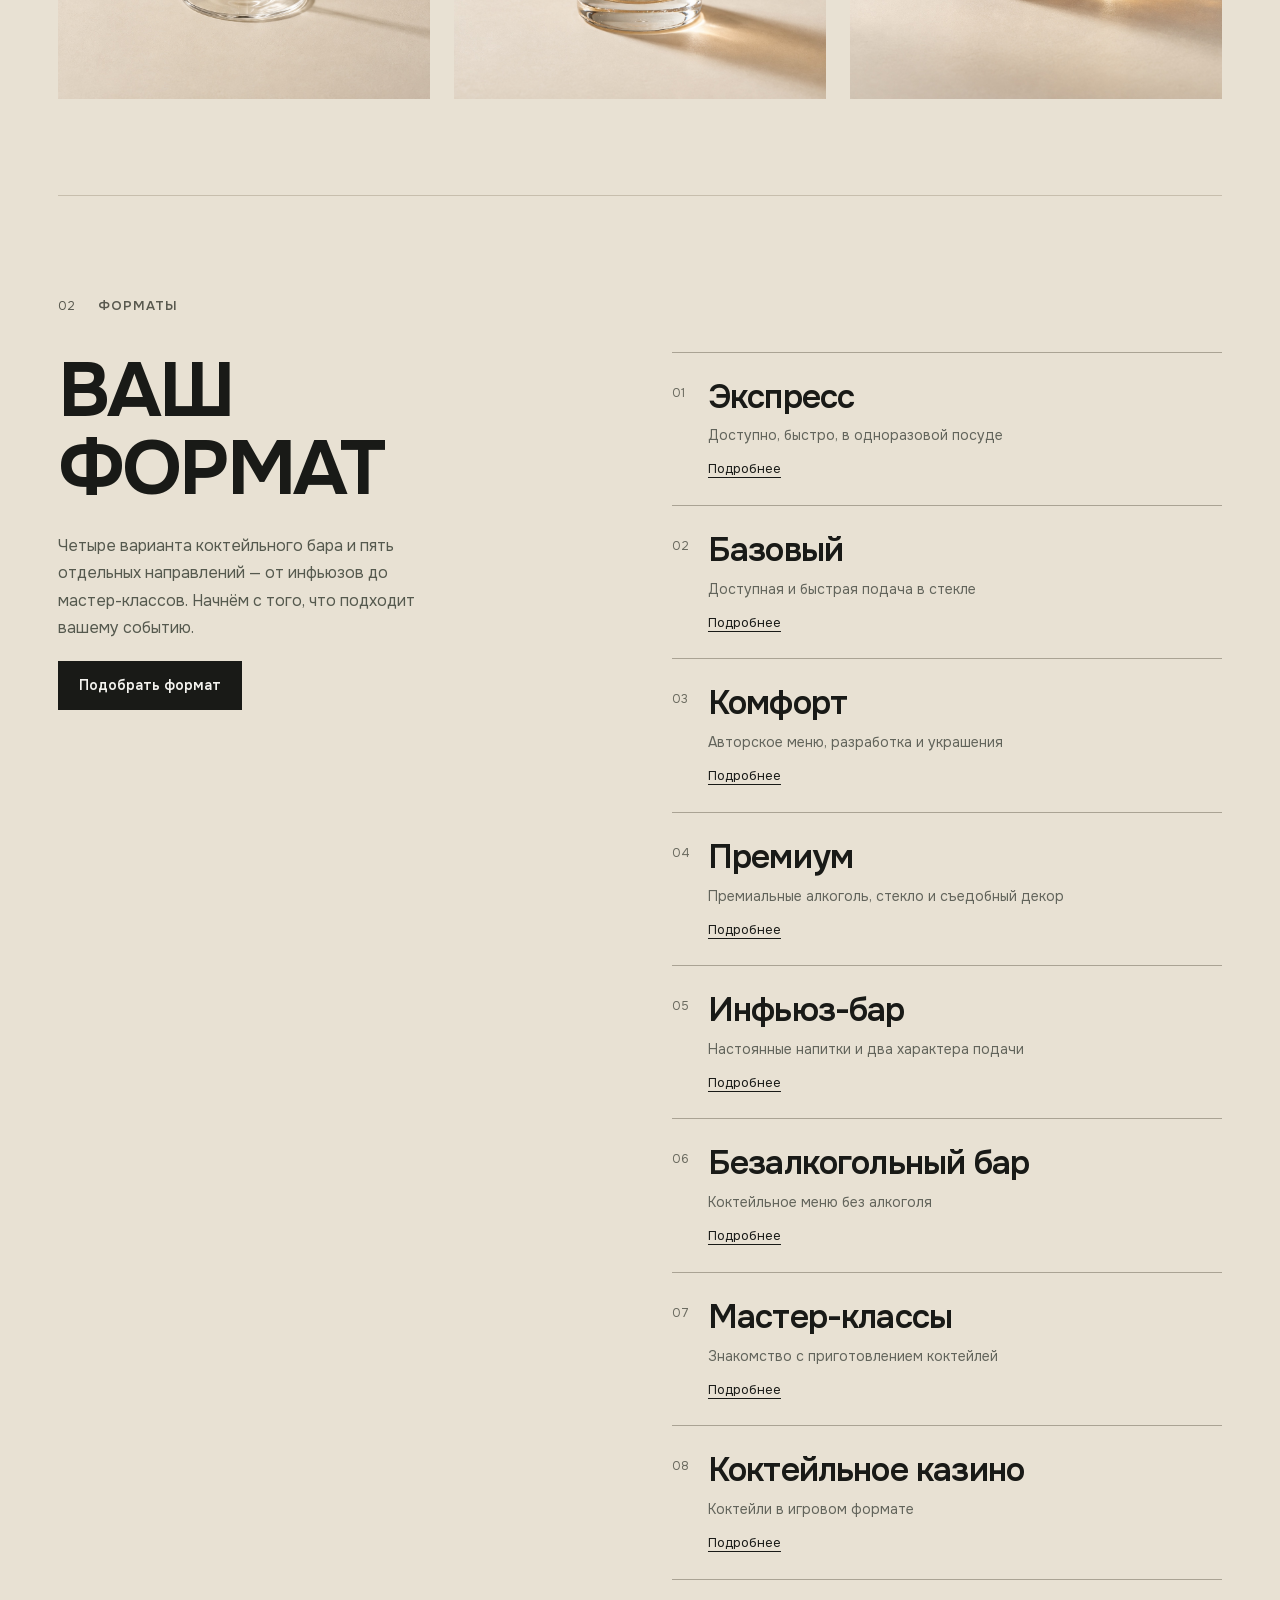
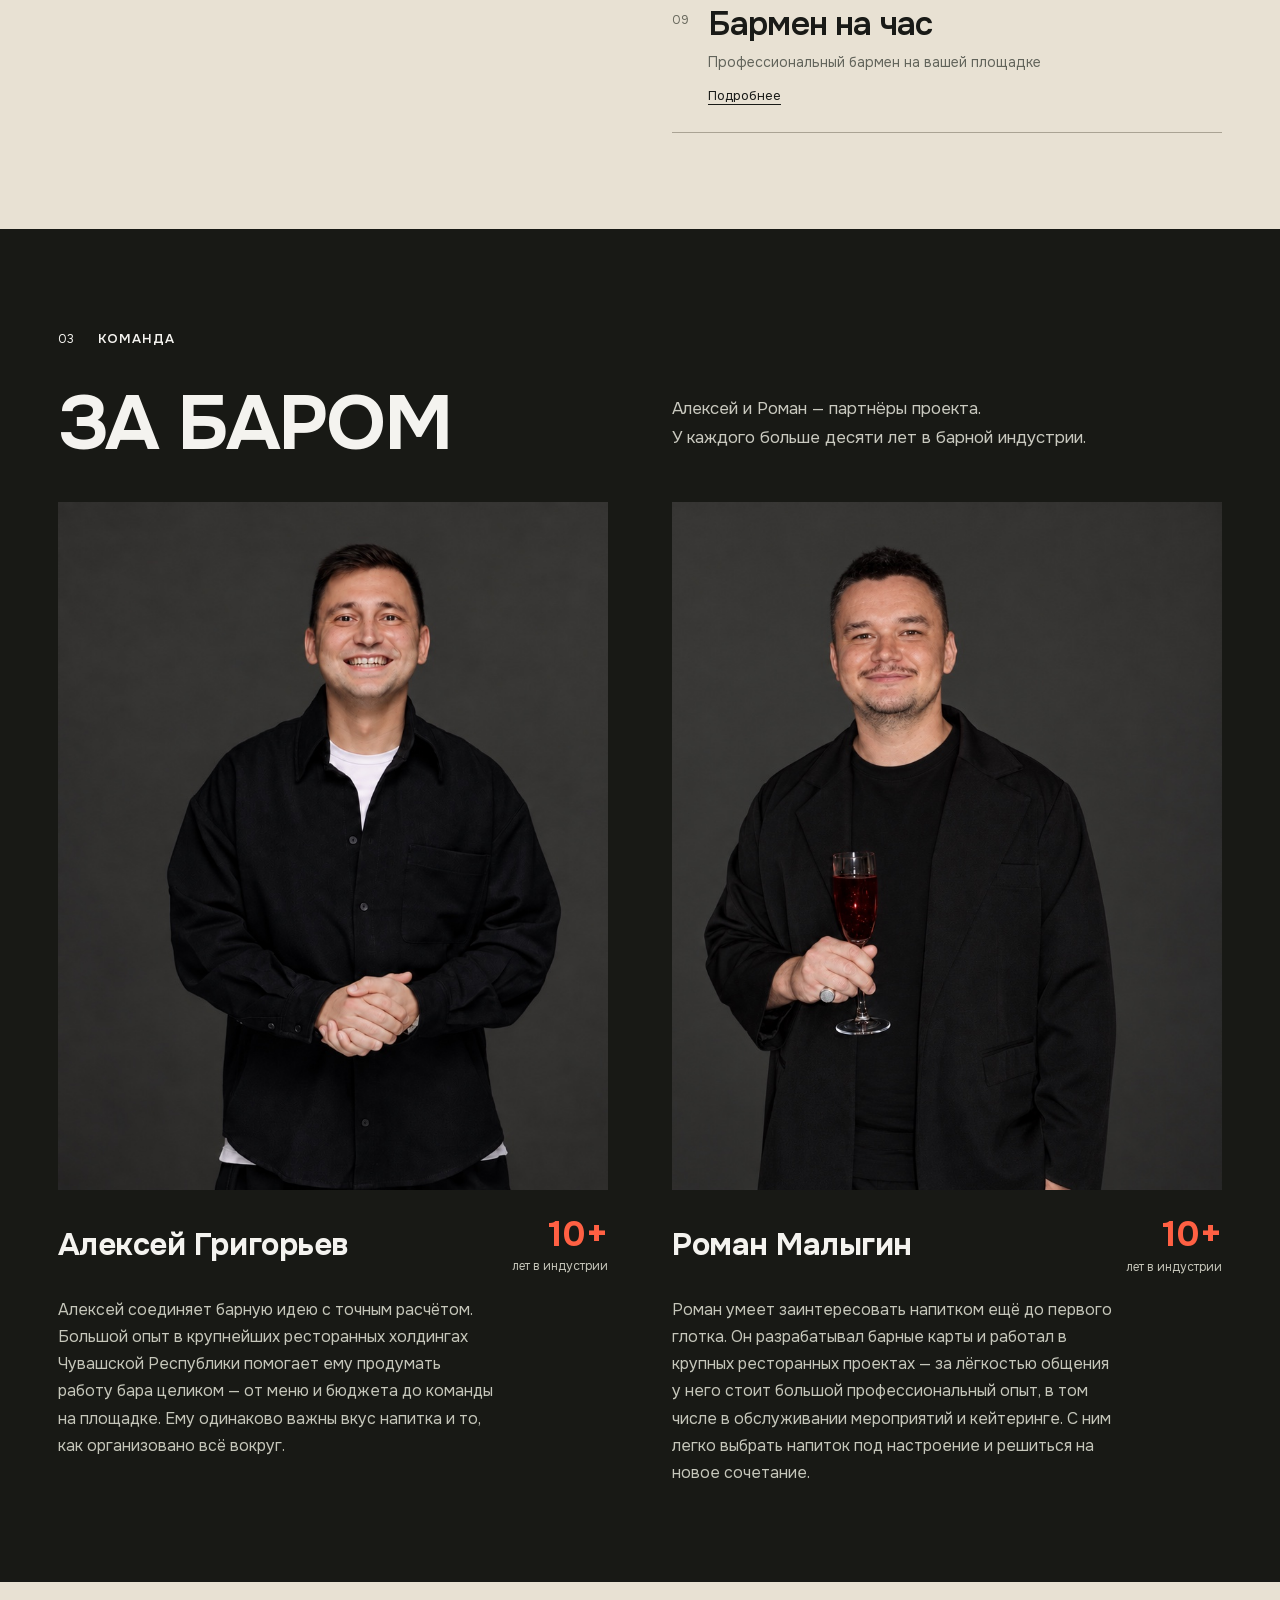
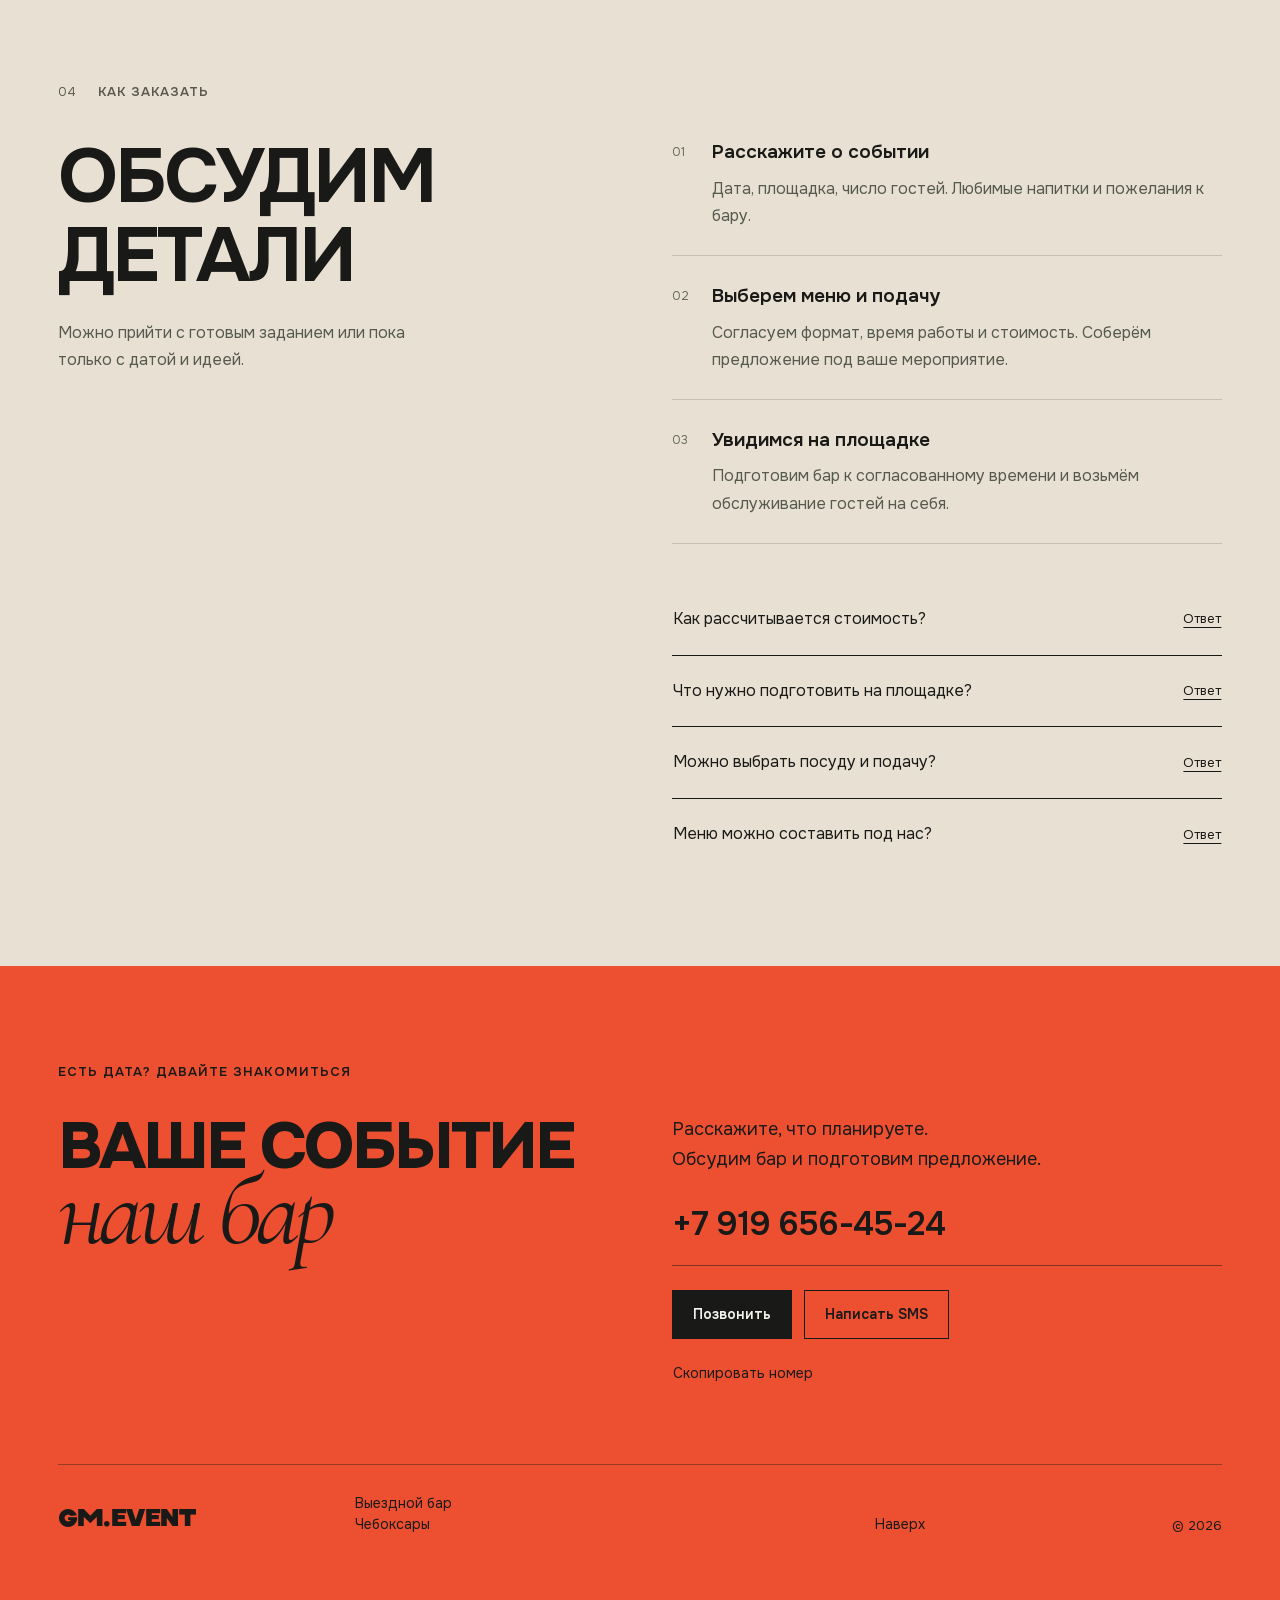
==== commit dead6381: "Add Roman's event service and catering experience to team bio" ====
--- a/index.html
+++ b/index.html
@@ -1,4 +1,4 @@
-<!doctype html><html lang="ru"><head><meta charset="utf-8"><meta name="viewport" content="width=device-width,initial-scale=1"><meta name="robots" content="noindex,nofollow"><title>GM.EVENT — бар для вашего события</title><meta name="description" content="Напитки и барная команда на вашей площадке. Коктейльный бар, бармен на час, крепкий бар и пивной кейтеринг в Чебоксарах."><link rel="icon" href="[data-uri]"><style>/*! tailwindcss v4.2.1 | MIT License | https://tailwindcss.com */
+<!doctype html><html lang="ru"><head><meta charset="utf-8"><meta name="viewport" content="width=device-width,initial-scale=1"><meta name="robots" content="noindex,nofollow"><title>GM.EVENT — бар для вашего события</title><meta name="description" content="Экспресс, Базовый, Комфорт, Премиум, инфьюз-бар, безалкогольный бар, мастер-классы, коктейльное казино и бармен на час. GM.EVENT, Чебоксары."><link rel="icon" href="[data-uri]"><style>/*! tailwindcss v4.2.1 | MIT License | https://tailwindcss.com */
 @layer properties;
 @layer theme, base, components, utilities;
 @layer theme {
@@ -8908,9 +8908,9 @@
   display: flex;
   flex-direction: column;
   align-items: center;
-  gap: 22px;
+  gap: 8px;
   margin: auto 0;
-  padding: 32px 0;
+  padding: 24px 0;
   text-align: center;
 }
 .menu-products>.eyebrow {
@@ -8925,7 +8925,7 @@
   max-width: 100%;
 }
 .menu-product-name {
-  font-size: clamp(26px,4vw,52px);
+  font-size: clamp(26px,3.1vw,40px);
   font-weight: 600;
   line-height: 1.15;
   letter-spacing: -.035em;
@@ -9221,11 +9221,11 @@
     gap: 12px;
   }
   .menu-products {
-    gap: 26px;
-    padding-block: 40px;
+    gap: 8px;
+    padding-block: 24px;
   }
   .menu-product-name {
-    font-size: clamp(27px,7.5vw,42px);
+    font-size: clamp(22px,6.2vw,32px);
   }
   .menu-product-note {
     font-size: 12px;
@@ -9350,7 +9350,7 @@
     font-size: 11px;
   }
   .menu-product-name {
-    font-size: 26px;
+    font-size: 23px;
   }
   .menu-secondary {
     gap: 24px;
@@ -9359,6 +9359,9 @@
     grid-template-columns: 1fr;
     gap: 24px;
   }
+}
+.product-intro-long h1 {
+  font-size: clamp(26px,9.2cqw,64px);
 }
 :root {
   --background: #e8e1d3;
@@ -10094,4 +10097,4 @@
   src: url([data-uri]) format('woff2');
   unicode-range: U+0000-00FF, U+0131, U+0152-0153, U+02BB-02BC, U+02C6, U+02DA, U+02DC, U+0304, U+0308, U+0329, U+2000-206F, U+20AC, U+2122, U+2191, U+2193, U+2212, U+2215, U+FEFF, U+FFFD;
 }
-</style></head><body style="--font-body:Onest;--font-logo:RAYDIS;--font-script:Cormorant Garamond"><div id="root" data-page=""><main class="bar-site"><a class="skip-link" href="#presentation">К содержанию</a><section class="hero" id="home" aria-labelledby="hero-title"><header class="header wrap"><a class="action-button header-cta" href="#contact"><span>Обсудить мероприятие</span></a><a href="./#home" class="monogram" aria-label="GM.EVENT — на главную">GM.EVENT</a><button type="button" class="menu-toggle" aria-haspopup="dialog" aria-expanded="false" aria-controls="site-menu">Меню</button></header><dialog id="site-menu" class="site-menu" aria-labelledby="site-menu-title"><div class="menu-layout wrap"><div class="menu-top"><a href="./#home" class="monogram" aria-label="GM.EVENT — на главную">GM.EVENT</a><button type="button" class="menu-close">Закрыть меню</button></div><nav class="menu-products" aria-labelledby="site-menu-title"><p class="eyebrow" id="site-menu-title">ВЫБЕРИТЕ ФОРМАТ</p><a href="./cocktail-bar/"><span class="menu-product-name">Коктейльный бар</span><span class="menu-product-note">Меню, подача и барная команда</span></a><a href="./bartender/"><span class="menu-product-name">Бармен на час</span><span class="menu-product-note">Профессиональный бармен на вашей площадке</span></a><a href="./spirits-bar/"><span class="menu-product-name">Крепкий бар</span><span class="menu-product-note">Крепкие напитки и персональный подбор</span></a><a href="./beer-bar/"><span class="menu-product-name">Пивной кейтеринг</span><span class="menu-product-note">Пивной бар, подача и обслуживание</span></a></nav><nav class="menu-secondary" aria-label="Разделы сайта"><a href="./#presentation">Подача</a><a href="./#team">Команда</a><a href="#contact">Контакты</a></nav></div></dialog><div class="hero-layout wrap"><div class="hero-intro"><h1 id="hero-title"><span class="hero-line">Ваше событие</span><span class="hero-line hero-line-script">— наш бар</span></h1></div><div class="hero-bottom"><div><p>Напитки и барная команда<br/>на вашей площадке</p></div></div><div class="hero-media"><div class="hero-film" aria-hidden="true"><video autoPlay="" muted="" playsInline="" loop="" preload="auto" tabindex="-1" poster="./asset-hero-video-poster-0232e0870b.jpg"><source media="(max-width: 640px)" src="./hero-bar-mobile-v6.mp4" type="video/mp4"/><source src="./hero-bar-desktop-v6.mp4" type="video/mp4"/></video></div><button type="button" tabindex="0" data-slot="button" aria-label="Смотреть видео" class="group/button inline-flex shrink-0 items-center justify-center rounded-lg border border-transparent bg-clip-padding text-sm font-medium whitespace-nowrap transition-all outline-none select-none focus-visible:border-ring focus-visible:ring-3 focus-visible:ring-ring/50 active:not-aria-[haspopup]:translate-y-px disabled:pointer-events-none disabled:opacity-50 aria-invalid:border-destructive aria-invalid:ring-3 aria-invalid:ring-destructive/20 dark:aria-invalid:border-destructive/50 dark:aria-invalid:ring-destructive/40 [&amp;_svg]:pointer-events-none [&amp;_svg]:shrink-0 [&amp;_svg:not([class*=&#x27;size-&#x27;])]:size-4 hover:bg-muted hover:text-foreground aria-expanded:bg-muted aria-expanded:text-foreground dark:hover:bg-muted/50 h-8 gap-1.5 px-2.5 has-data-[icon=inline-end]:pr-2 has-data-[icon=inline-start]:pl-2 film-toggle"><svg xmlns="http://www.w3.org/2000/svg" width="15" height="15" viewBox="0 0 24 24" fill="none" stroke="currentColor" stroke-width="2" stroke-linecap="round" stroke-linejoin="round" class="lucide lucide-play" aria-hidden="true"><path d="M5 5a2 2 0 0 1 3.008-1.728l11.997 6.998a2 2 0 0 1 .003 3.458l-12 7A2 2 0 0 1 5 19z"></path></svg><span>Загрузка…</span></button></div></div></section><section class="presentation wrap section" id="presentation" aria-labelledby="presentation-title"><div class="section-top"><p class="eyebrow dark-label"><span class="section-number">01</span> МЕНЮ И ПОДАЧА</p></div><div class="gallery-heading" data-reveal="true"><h2 id="presentation-title" class="paired-heading" aria-label="Коктейли и подача"><span class="heading-line">КОКТЕЙЛИ</span><span class="section-script">подача</span></h2><div class="gallery-intro"><p>Начинаем с ваших любимых напитков. Подбираем сочетания, посуду и подачу под формат события.</p><a class="action-button outline-button" href="#formats">Выбрать формат</a></div></div><fieldset class="drinkware-options" aria-label="Посуда для подачи"><button type="button" aria-pressed="true" aria-controls="cocktail-gallery">В стекле</button><button type="button" aria-pressed="false" aria-controls="cocktail-gallery">В одноразовой посуде</button></fieldset><div class="cocktail-gallery" id="cocktail-gallery" aria-label="Коктейли в стекле"><figure class="cocktail-card" data-reveal="true"><img src="./asset-coupe-v1-a9d5fb5de2.jpg" alt="Светлый коктейль с пеной и цедрой в тонком бокале на ножке" width="1122" height="1402" loading="lazy"/></figure><figure class="cocktail-card" data-reveal="true"><img src="./asset-highball-v1-2c696b7634.jpg" alt="Золотистый коктейль со льдом и грейпфрутом в высоком бокале" width="1122" height="1402" loading="lazy"/></figure><figure class="cocktail-card" data-reveal="true"><img src="./asset-rocks-v1-5a23c791d7.jpg" alt="Янтарный коктейль с крупным кубом льда и цедрой в низком бокале" width="1122" height="1402" loading="lazy"/></figure></div></section><section class="formats wrap section" id="formats" aria-labelledby="formats-title"><div class="section-top"><p class="eyebrow dark-label"><span class="section-number">02</span> ФОРМАТЫ</p></div><div class="formats-grid"><div class="formats-intro" data-reveal="true"><h2 id="formats-title">ВАШ<br/><span class="outline-word">ФОРМАТ</span></h2><p>Полный коктейльный бар или бармен для своей компании — начнём с того, что вам нужно.</p><a class="action-button" href="#contact">Подобрать формат</a></div><nav class="service-links" aria-label="Страницы форматов"><a class="service-page-link" href="./cocktail-bar/"><span class="service-number">01</span><div class="service-link-copy"><h3>Коктейльный бар</h3><p>Меню, подача и барная команда</p></div><span class="service-link-label">Подробнее</span></a><a class="service-page-link" href="./bartender/"><span class="service-number">02</span><div class="service-link-copy"><h3>Бармен на час</h3><p>Профессиональный бармен на вашей площадке</p></div><span class="service-link-label">Подробнее</span></a><a class="service-page-link" href="./spirits-bar/"><span class="service-number">03</span><div class="service-link-copy"><h3>Крепкий бар</h3><p>Крепкие напитки и персональный подбор</p></div><span class="service-link-label">Подробнее</span></a><a class="service-page-link" href="./beer-bar/"><span class="service-number">04</span><div class="service-link-copy"><h3>Пивной кейтеринг</h3><p>Пивной бар, подача и обслуживание</p></div><span class="service-link-label">Подробнее</span></a></nav></div></section><section class="team dark" id="team" aria-labelledby="team-title"><div class="wrap section"><div class="section-top"><p class="eyebrow"><span class="section-number">03</span> КОМАНДА</p></div><div class="team-heading" data-reveal="true"><h2 id="team-title">ЗА БАРОМ</h2><p>Алексей и Роман — партнёры проекта.<br/>У каждого больше десяти лет в барной индустрии.</p></div><div class="founders-grid"><article class="founder" data-reveal="true"><div class="founder-photo alex paired-portrait"><img src="./asset-team-portraits-alex-tone-v4-8f4a0aaccf.jpg" alt="Алексей Григорьев — партнёр проекта" width="1584" height="993" loading="lazy"/></div><div class="founder-title"><h3>Алексей Григорьев</h3><span><strong>10+</strong>лет в индустрии</span></div><p>Алексей соединяет барную идею с точным расчётом. Большой опыт в крупнейших ресторанных холдингах Чувашской Республики помогает ему продумать работу бара целиком — от меню и бюджета до команды на площадке. Ему одинаково важны вкус напитка и то, как организовано всё вокруг.</p></article><article class="founder" data-reveal="true"><div class="founder-photo roman paired-portrait"><img src="./asset-team-portraits-diptych-v3-ca0f97ed26.jpg" alt="Роман Малыгин — партнёр проекта" width="1586" height="992" loading="lazy"/></div><div class="founder-title"><h3>Роман Малыгин</h3><span><strong>10+</strong>лет в индустрии</span></div><p>Роман умеет заинтересовать напитком ещё до первого глотка. Он разрабатывал барные карты и работал в крупных ресторанных проектах — за лёгкостью общения у него стоит большой профессиональный опыт. С ним легко выбрать напиток под настроение и решиться на новое сочетание.</p></article></div></div></section><section class="how wrap section" id="how" aria-labelledby="how-title"><div class="section-top"><p class="eyebrow dark-label"><span class="section-number">04</span> КАК ЗАКАЗАТЬ</p></div><div class="how-grid"><div data-reveal="true"><h2 id="how-title">ОБСУДИМ<br/>ДЕТАЛИ</h2><p class="how-intro">Можно прийти с готовым заданием или пока только с датой и идеей.</p></div><div class="how-content"><ol class="steps"><li><span>01</span><div><h3>Расскажите о событии</h3><p>Дата, площадка, число гостей. Любимые напитки и пожелания к бару.</p></div></li><li><span>02</span><div><h3>Выберем меню и подачу</h3><p>Согласуем формат, время работы и стоимость. Соберём предложение под ваше мероприятие.</p></div></li><li><span>03</span><div><h3>Увидимся на площадке</h3><p>Подготовим бар к согласованному времени и возьмём обслуживание гостей на себя.</p></div></li></ol><div data-orientation="vertical" data-slot="accordion" class="flex w-full flex-col faq"><div data-orientation="vertical" data-hidden="" data-index="-1" data-closed="" data-slot="accordion-item" class="not-last:border-b"><h3 data-orientation="vertical" data-hidden="" data-index="-1" data-closed="" class="flex"><button type="button" data-value="" data-orientation="vertical" data-hidden="" data-index="-1" tabindex="0" aria-disabled="false" aria-expanded="false" id="base-ui-_R_qmH2_" data-slot="accordion-trigger" class="focus-visible:ring-ring/50 focus-visible:border-ring focus-visible:after:border-ring **:data-[slot=accordion-trigger-icon]:text-muted-foreground rounded-lg py-2.5 text-left text-sm font-medium hover:underline focus-visible:ring-3 **:data-[slot=accordion-trigger-icon]:ml-auto **:data-[slot=accordion-trigger-icon]:size-4 group/accordion-trigger relative flex flex-1 items-start justify-between border border-transparent transition-all outline-none aria-disabled:pointer-events-none aria-disabled:opacity-50 faq-trigger">Как рассчитывается стоимость?<span class="accordion-state" aria-hidden="true"><span class="when-closed">Ответ</span><span class="when-open">Скрыть</span></span></button></h3></div><div data-orientation="vertical" data-hidden="" data-index="-1" data-closed="" data-slot="accordion-item" class="not-last:border-b"><h3 data-orientation="vertical" data-hidden="" data-index="-1" data-closed="" class="flex"><button type="button" data-value="" data-orientation="vertical" data-hidden="" data-index="-1" tabindex="0" aria-disabled="false" aria-expanded="false" id="base-ui-_R_1amH2_" data-slot="accordion-trigger" class="focus-visible:ring-ring/50 focus-visible:border-ring focus-visible:after:border-ring **:data-[slot=accordion-trigger-icon]:text-muted-foreground rounded-lg py-2.5 text-left text-sm font-medium hover:underline focus-visible:ring-3 **:data-[slot=accordion-trigger-icon]:ml-auto **:data-[slot=accordion-trigger-icon]:size-4 group/accordion-trigger relative flex flex-1 items-start justify-between border border-transparent transition-all outline-none aria-disabled:pointer-events-none aria-disabled:opacity-50 faq-trigger">Что нужно подготовить на площадке?<span class="accordion-state" aria-hidden="true"><span class="when-closed">Ответ</span><span class="when-open">Скрыть</span></span></button></h3></div><div data-orientation="vertical" data-hidden="" data-index="-1" data-closed="" data-slot="accordion-item" class="not-last:border-b"><h3 data-orientation="vertical" data-hidden="" data-index="-1" data-closed="" class="flex"><button type="button" data-value="" data-orientation="vertical" data-hidden="" data-index="-1" tabindex="0" aria-disabled="false" aria-expanded="false" id="base-ui-_R_1qmH2_" data-slot="accordion-trigger" class="focus-visible:ring-ring/50 focus-visible:border-ring focus-visible:after:border-ring **:data-[slot=accordion-trigger-icon]:text-muted-foreground rounded-lg py-2.5 text-left text-sm font-medium hover:underline focus-visible:ring-3 **:data-[slot=accordion-trigger-icon]:ml-auto **:data-[slot=accordion-trigger-icon]:size-4 group/accordion-trigger relative flex flex-1 items-start justify-between border border-transparent transition-all outline-none aria-disabled:pointer-events-none aria-disabled:opacity-50 faq-trigger">Можно выбрать посуду и подачу?<span class="accordion-state" aria-hidden="true"><span class="when-closed">Ответ</span><span class="when-open">Скрыть</span></span></button></h3></div><div data-orientation="vertical" data-hidden="" data-index="-1" data-closed="" data-slot="accordion-item" class="not-last:border-b"><h3 data-orientation="vertical" data-hidden="" data-index="-1" data-closed="" class="flex"><button type="button" data-value="" data-orientation="vertical" data-hidden="" data-index="-1" tabindex="0" aria-disabled="false" aria-expanded="false" id="base-ui-_R_2amH2_" data-slot="accordion-trigger" class="focus-visible:ring-ring/50 focus-visible:border-ring focus-visible:after:border-ring **:data-[slot=accordion-trigger-icon]:text-muted-foreground rounded-lg py-2.5 text-left text-sm font-medium hover:underline focus-visible:ring-3 **:data-[slot=accordion-trigger-icon]:ml-auto **:data-[slot=accordion-trigger-icon]:size-4 group/accordion-trigger relative flex flex-1 items-start justify-between border border-transparent transition-all outline-none aria-disabled:pointer-events-none aria-disabled:opacity-50 faq-trigger">Меню можно составить под нас?<span class="accordion-state" aria-hidden="true"><span class="when-closed">Ответ</span><span class="when-open">Скрыть</span></span></button></h3></div></div></div></div></section><footer class="contact" id="contact"><div class="wrap section"><p class="eyebrow">ЕСТЬ ДАТА? ДАВАЙТЕ ЗНАКОМИТЬСЯ</p><div class="contact-grid"><div class="contact-title"><h2 class="paired-heading"><span class="heading-line">ВАШЕ СОБЫТИЕ</span><span class="section-script">наш бар</span></h2></div><div class="contact-info"><p>Расскажите, что планируете.<br/>Обсудим бар и подготовим предложение.</p><a class="phone-link" href="tel:+79196564524">+7 919 656-45-24</a><div class="contact-actions"><a class="action-button contact-button" href="tel:+79196564524">Позвонить</a><a class="action-button contact-button outline-button" href="sms:+79196564524?body=%D0%97%D0%B4%D1%80%D0%B0%D0%B2%D1%81%D1%82%D0%B2%D1%83%D0%B9%D1%82%D0%B5!%20%D0%A5%D0%BE%D1%82%D0%B8%D0%BC%20%D0%BE%D0%B1%D1%81%D1%83%D0%B4%D0%B8%D1%82%D1%8C%20%D0%B1%D0%B0%D1%80%20%D0%B4%D0%BB%D1%8F%20%D0%BC%D0%B5%D1%80%D0%BE%D0%BF%D1%80%D0%B8%D1%8F%D1%82%D0%B8%D1%8F.%20%D0%94%D0%B0%D1%82%D0%B0%3A%20.%20%D0%93%D0%BE%D1%81%D1%82%D0%B5%D0%B9%3A%20.%20%D0%9F%D0%BB%D0%BE%D1%89%D0%B0%D0%B4%D0%BA%D0%B0%3A%20.">Написать SMS</a></div><button type="button" tabindex="0" data-slot="button" class="group/button inline-flex shrink-0 items-center justify-center rounded-lg border border-transparent bg-clip-padding text-sm font-medium whitespace-nowrap transition-all outline-none select-none focus-visible:border-ring focus-visible:ring-3 focus-visible:ring-ring/50 active:not-aria-[haspopup]:translate-y-px disabled:pointer-events-none disabled:opacity-50 aria-invalid:border-destructive aria-invalid:ring-3 aria-invalid:ring-destructive/20 dark:aria-invalid:border-destructive/50 dark:aria-invalid:ring-destructive/40 [&amp;_svg]:pointer-events-none [&amp;_svg]:shrink-0 [&amp;_svg:not([class*=&#x27;size-&#x27;])]:size-4 hover:bg-muted hover:text-foreground aria-expanded:bg-muted aria-expanded:text-foreground dark:hover:bg-muted/50 h-8 gap-1.5 px-2.5 has-data-[icon=inline-end]:pr-2 has-data-[icon=inline-start]:pl-2 copy-phone">Скопировать номер</button><output class="copy-status" aria-live="polite"></output></div></div><div class="footer-bottom"><a href="./#home" class="brand" aria-label="GM.EVENT — на главную">GM.EVENT</a><p>Выездной бар<br/>Чебоксары</p><a href="#home">Наверх</a><span>© 2026</span></div></div></footer></main></div><script defer src="./bar-app-8eb855bac796.js"></script></body></html>+</style></head><body style="--font-body:Onest;--font-logo:RAYDIS;--font-script:Cormorant Garamond"><div id="root" data-page=""><main class="bar-site"><a class="skip-link" href="#presentation">К содержанию</a><section class="hero" id="home" aria-labelledby="hero-title"><header class="header wrap"><a class="action-button header-cta" href="#contact"><span>Обсудить мероприятие</span></a><a href="./#home" class="monogram" aria-label="GM.EVENT — на главную">GM.EVENT</a><button type="button" class="menu-toggle" aria-haspopup="dialog" aria-expanded="false" aria-controls="site-menu">Меню</button></header><dialog id="site-menu" class="site-menu" aria-labelledby="site-menu-title"><div class="menu-layout wrap"><div class="menu-top"><a href="./#home" class="monogram" aria-label="GM.EVENT — на главную">GM.EVENT</a><button type="button" class="menu-close">Закрыть меню</button></div><nav class="menu-products" aria-labelledby="site-menu-title"><p class="eyebrow" id="site-menu-title">ВЫБЕРИТЕ ФОРМАТ</p><a href="./express/"><span class="menu-product-name">Экспресс</span></a><a href="./basic/"><span class="menu-product-name">Базовый</span></a><a href="./comfort/"><span class="menu-product-name">Комфорт</span></a><a href="./premium/"><span class="menu-product-name">Премиум</span></a><a href="./infuse-bar/"><span class="menu-product-name">Инфьюз-бар</span></a><a href="./alcohol-free-bar/"><span class="menu-product-name">Безалкогольный бар</span></a><a href="./masterclasses/"><span class="menu-product-name">Мастер-классы</span></a><a href="./cocktail-casino/"><span class="menu-product-name">Коктейльное казино</span></a><a href="./bartender/"><span class="menu-product-name">Бармен на час</span></a></nav><nav class="menu-secondary" aria-label="Разделы сайта"><a href="./#presentation">Подача</a><a href="./#team">Команда</a><a href="#contact">Контакты</a></nav></div></dialog><div class="hero-layout wrap"><div class="hero-intro"><h1 id="hero-title"><span class="hero-line">Ваше событие</span><span class="hero-line hero-line-script">— наш бар</span></h1></div><div class="hero-bottom"><div><p>Напитки и барная команда<br/>на вашей площадке</p></div></div><div class="hero-media"><div class="hero-film" aria-hidden="true"><video autoPlay="" muted="" playsInline="" loop="" preload="auto" tabindex="-1" poster="./asset-hero-video-poster-0232e0870b.jpg"><source media="(max-width: 640px)" src="./hero-bar-mobile-v6.mp4" type="video/mp4"/><source src="./hero-bar-desktop-v6.mp4" type="video/mp4"/></video></div><button type="button" tabindex="0" data-slot="button" aria-label="Смотреть видео" class="group/button inline-flex shrink-0 items-center justify-center rounded-lg border border-transparent bg-clip-padding text-sm font-medium whitespace-nowrap transition-all outline-none select-none focus-visible:border-ring focus-visible:ring-3 focus-visible:ring-ring/50 active:not-aria-[haspopup]:translate-y-px disabled:pointer-events-none disabled:opacity-50 aria-invalid:border-destructive aria-invalid:ring-3 aria-invalid:ring-destructive/20 dark:aria-invalid:border-destructive/50 dark:aria-invalid:ring-destructive/40 [&amp;_svg]:pointer-events-none [&amp;_svg]:shrink-0 [&amp;_svg:not([class*=&#x27;size-&#x27;])]:size-4 hover:bg-muted hover:text-foreground aria-expanded:bg-muted aria-expanded:text-foreground dark:hover:bg-muted/50 h-8 gap-1.5 px-2.5 has-data-[icon=inline-end]:pr-2 has-data-[icon=inline-start]:pl-2 film-toggle"><svg xmlns="http://www.w3.org/2000/svg" width="15" height="15" viewBox="0 0 24 24" fill="none" stroke="currentColor" stroke-width="2" stroke-linecap="round" stroke-linejoin="round" class="lucide lucide-play" aria-hidden="true"><path d="M5 5a2 2 0 0 1 3.008-1.728l11.997 6.998a2 2 0 0 1 .003 3.458l-12 7A2 2 0 0 1 5 19z"></path></svg><span>Загрузка…</span></button></div></div></section><section class="presentation wrap section" id="presentation" aria-labelledby="presentation-title"><div class="section-top"><p class="eyebrow dark-label"><span class="section-number">01</span> МЕНЮ И ПОДАЧА</p></div><div class="gallery-heading" data-reveal="true"><h2 id="presentation-title" class="paired-heading" aria-label="Коктейли и подача"><span class="heading-line">КОКТЕЙЛИ</span><span class="section-script">подача</span></h2><div class="gallery-intro"><p>Начинаем с ваших любимых напитков. Подбираем сочетания, посуду и подачу под формат события.</p><a class="action-button outline-button" href="#formats">Выбрать формат</a></div></div><fieldset class="drinkware-options" aria-label="Посуда для подачи"><button type="button" aria-pressed="true" aria-controls="cocktail-gallery">В стекле</button><button type="button" aria-pressed="false" aria-controls="cocktail-gallery">В одноразовой посуде</button></fieldset><div class="cocktail-gallery" id="cocktail-gallery" aria-label="Коктейли в стекле"><figure class="cocktail-card" data-reveal="true"><img src="./asset-coupe-v1-a9d5fb5de2.jpg" alt="Светлый коктейль с пеной и цедрой в тонком бокале на ножке" width="1122" height="1402" loading="lazy"/></figure><figure class="cocktail-card" data-reveal="true"><img src="./asset-highball-v1-2c696b7634.jpg" alt="Золотистый коктейль со льдом и грейпфрутом в высоком бокале" width="1122" height="1402" loading="lazy"/></figure><figure class="cocktail-card" data-reveal="true"><img src="./asset-rocks-v1-5a23c791d7.jpg" alt="Янтарный коктейль с крупным кубом льда и цедрой в низком бокале" width="1122" height="1402" loading="lazy"/></figure></div></section><section class="formats wrap section" id="formats" aria-labelledby="formats-title"><div class="section-top"><p class="eyebrow dark-label"><span class="section-number">02</span> ФОРМАТЫ</p></div><div class="formats-grid"><div class="formats-intro" data-reveal="true"><h2 id="formats-title">ВАШ<br/><span class="outline-word">ФОРМАТ</span></h2><p>Четыре варианта коктейльного бара и пять отдельных направлений — от инфьюзов до мастер-классов. Начнём с того, что подходит вашему событию.</p><a class="action-button" href="#contact">Подобрать формат</a></div><nav class="service-links" aria-label="Страницы форматов"><a class="service-page-link" href="./express/"><span class="service-number">01</span><div class="service-link-copy"><h3>Экспресс</h3><p>Доступно, быстро, в одноразовой посуде</p></div><span class="service-link-label">Подробнее</span></a><a class="service-page-link" href="./basic/"><span class="service-number">02</span><div class="service-link-copy"><h3>Базовый</h3><p>Доступная и быстрая подача в стекле</p></div><span class="service-link-label">Подробнее</span></a><a class="service-page-link" href="./comfort/"><span class="service-number">03</span><div class="service-link-copy"><h3>Комфорт</h3><p>Авторское меню, разработка и украшения</p></div><span class="service-link-label">Подробнее</span></a><a class="service-page-link" href="./premium/"><span class="service-number">04</span><div class="service-link-copy"><h3>Премиум</h3><p>Премиальные алкоголь, стекло и съедобный декор</p></div><span class="service-link-label">Подробнее</span></a><a class="service-page-link" href="./infuse-bar/"><span class="service-number">05</span><div class="service-link-copy"><h3>Инфьюз-бар</h3><p>Настоянные напитки и два характера подачи</p></div><span class="service-link-label">Подробнее</span></a><a class="service-page-link" href="./alcohol-free-bar/"><span class="service-number">06</span><div class="service-link-copy"><h3>Безалкогольный бар</h3><p>Коктейльное меню без алкоголя</p></div><span class="service-link-label">Подробнее</span></a><a class="service-page-link" href="./masterclasses/"><span class="service-number">07</span><div class="service-link-copy"><h3>Мастер-классы</h3><p>Знакомство с приготовлением коктейлей</p></div><span class="service-link-label">Подробнее</span></a><a class="service-page-link" href="./cocktail-casino/"><span class="service-number">08</span><div class="service-link-copy"><h3>Коктейльное казино</h3><p>Коктейли в игровом формате</p></div><span class="service-link-label">Подробнее</span></a><a class="service-page-link" href="./bartender/"><span class="service-number">09</span><div class="service-link-copy"><h3>Бармен на час</h3><p>Профессиональный бармен на вашей площадке</p></div><span class="service-link-label">Подробнее</span></a></nav></div></section><section class="team dark" id="team" aria-labelledby="team-title"><div class="wrap section"><div class="section-top"><p class="eyebrow"><span class="section-number">03</span> КОМАНДА</p></div><div class="team-heading" data-reveal="true"><h2 id="team-title">ЗА БАРОМ</h2><p>Алексей и Роман — партнёры проекта.<br/>У каждого больше десяти лет в барной индустрии.</p></div><div class="founders-grid"><article class="founder" data-reveal="true"><div class="founder-photo alex paired-portrait"><img src="./asset-team-portraits-alex-tone-v4-8f4a0aaccf.jpg" alt="Алексей Григорьев — партнёр проекта" width="1584" height="993" loading="lazy"/></div><div class="founder-title"><h3>Алексей Григорьев</h3><span><strong>10+</strong>лет в индустрии</span></div><p>Алексей соединяет барную идею с точным расчётом. Большой опыт в крупнейших ресторанных холдингах Чувашской Республики помогает ему продумать работу бара целиком — от меню и бюджета до команды на площадке. Ему одинаково важны вкус напитка и то, как организовано всё вокруг.</p></article><article class="founder" data-reveal="true"><div class="founder-photo roman paired-portrait"><img src="./asset-team-portraits-diptych-v3-ca0f97ed26.jpg" alt="Роман Малыгин — партнёр проекта" width="1586" height="992" loading="lazy"/></div><div class="founder-title"><h3>Роман Малыгин</h3><span><strong>10+</strong>лет в индустрии</span></div><p>Роман умеет заинтересовать напитком ещё до первого глотка. Он разрабатывал барные карты и работал в крупных ресторанных проектах — за лёгкостью общения у него стоит большой профессиональный опыт, в том числе в обслуживании мероприятий и кейтеринге. С ним легко выбрать напиток под настроение и решиться на новое сочетание.</p></article></div></div></section><section class="how wrap section" id="how" aria-labelledby="how-title"><div class="section-top"><p class="eyebrow dark-label"><span class="section-number">04</span> КАК ЗАКАЗАТЬ</p></div><div class="how-grid"><div data-reveal="true"><h2 id="how-title">ОБСУДИМ<br/>ДЕТАЛИ</h2><p class="how-intro">Можно прийти с готовым заданием или пока только с датой и идеей.</p></div><div class="how-content"><ol class="steps"><li><span>01</span><div><h3>Расскажите о событии</h3><p>Дата, площадка, число гостей. Любимые напитки и пожелания к бару.</p></div></li><li><span>02</span><div><h3>Выберем меню и подачу</h3><p>Согласуем формат, время работы и стоимость. Соберём предложение под ваше мероприятие.</p></div></li><li><span>03</span><div><h3>Увидимся на площадке</h3><p>Подготовим бар к согласованному времени и возьмём обслуживание гостей на себя.</p></div></li></ol><div data-orientation="vertical" data-slot="accordion" class="flex w-full flex-col faq"><div data-orientation="vertical" data-hidden="" data-index="-1" data-closed="" data-slot="accordion-item" class="not-last:border-b"><h3 data-orientation="vertical" data-hidden="" data-index="-1" data-closed="" class="flex"><button type="button" data-value="" data-orientation="vertical" data-hidden="" data-index="-1" tabindex="0" aria-disabled="false" aria-expanded="false" id="base-ui-_R_qmH2_" data-slot="accordion-trigger" class="focus-visible:ring-ring/50 focus-visible:border-ring focus-visible:after:border-ring **:data-[slot=accordion-trigger-icon]:text-muted-foreground rounded-lg py-2.5 text-left text-sm font-medium hover:underline focus-visible:ring-3 **:data-[slot=accordion-trigger-icon]:ml-auto **:data-[slot=accordion-trigger-icon]:size-4 group/accordion-trigger relative flex flex-1 items-start justify-between border border-transparent transition-all outline-none aria-disabled:pointer-events-none aria-disabled:opacity-50 faq-trigger">Как рассчитывается стоимость?<span class="accordion-state" aria-hidden="true"><span class="when-closed">Ответ</span><span class="when-open">Скрыть</span></span></button></h3></div><div data-orientation="vertical" data-hidden="" data-index="-1" data-closed="" data-slot="accordion-item" class="not-last:border-b"><h3 data-orientation="vertical" data-hidden="" data-index="-1" data-closed="" class="flex"><button type="button" data-value="" data-orientation="vertical" data-hidden="" data-index="-1" tabindex="0" aria-disabled="false" aria-expanded="false" id="base-ui-_R_1amH2_" data-slot="accordion-trigger" class="focus-visible:ring-ring/50 focus-visible:border-ring focus-visible:after:border-ring **:data-[slot=accordion-trigger-icon]:text-muted-foreground rounded-lg py-2.5 text-left text-sm font-medium hover:underline focus-visible:ring-3 **:data-[slot=accordion-trigger-icon]:ml-auto **:data-[slot=accordion-trigger-icon]:size-4 group/accordion-trigger relative flex flex-1 items-start justify-between border border-transparent transition-all outline-none aria-disabled:pointer-events-none aria-disabled:opacity-50 faq-trigger">Что нужно подготовить на площадке?<span class="accordion-state" aria-hidden="true"><span class="when-closed">Ответ</span><span class="when-open">Скрыть</span></span></button></h3></div><div data-orientation="vertical" data-hidden="" data-index="-1" data-closed="" data-slot="accordion-item" class="not-last:border-b"><h3 data-orientation="vertical" data-hidden="" data-index="-1" data-closed="" class="flex"><button type="button" data-value="" data-orientation="vertical" data-hidden="" data-index="-1" tabindex="0" aria-disabled="false" aria-expanded="false" id="base-ui-_R_1qmH2_" data-slot="accordion-trigger" class="focus-visible:ring-ring/50 focus-visible:border-ring focus-visible:after:border-ring **:data-[slot=accordion-trigger-icon]:text-muted-foreground rounded-lg py-2.5 text-left text-sm font-medium hover:underline focus-visible:ring-3 **:data-[slot=accordion-trigger-icon]:ml-auto **:data-[slot=accordion-trigger-icon]:size-4 group/accordion-trigger relative flex flex-1 items-start justify-between border border-transparent transition-all outline-none aria-disabled:pointer-events-none aria-disabled:opacity-50 faq-trigger">Можно выбрать посуду и подачу?<span class="accordion-state" aria-hidden="true"><span class="when-closed">Ответ</span><span class="when-open">Скрыть</span></span></button></h3></div><div data-orientation="vertical" data-hidden="" data-index="-1" data-closed="" data-slot="accordion-item" class="not-last:border-b"><h3 data-orientation="vertical" data-hidden="" data-index="-1" data-closed="" class="flex"><button type="button" data-value="" data-orientation="vertical" data-hidden="" data-index="-1" tabindex="0" aria-disabled="false" aria-expanded="false" id="base-ui-_R_2amH2_" data-slot="accordion-trigger" class="focus-visible:ring-ring/50 focus-visible:border-ring focus-visible:after:border-ring **:data-[slot=accordion-trigger-icon]:text-muted-foreground rounded-lg py-2.5 text-left text-sm font-medium hover:underline focus-visible:ring-3 **:data-[slot=accordion-trigger-icon]:ml-auto **:data-[slot=accordion-trigger-icon]:size-4 group/accordion-trigger relative flex flex-1 items-start justify-between border border-transparent transition-all outline-none aria-disabled:pointer-events-none aria-disabled:opacity-50 faq-trigger">Меню можно составить под нас?<span class="accordion-state" aria-hidden="true"><span class="when-closed">Ответ</span><span class="when-open">Скрыть</span></span></button></h3></div></div></div></div></section><footer class="contact" id="contact"><div class="wrap section"><p class="eyebrow">ЕСТЬ ДАТА? ДАВАЙТЕ ЗНАКОМИТЬСЯ</p><div class="contact-grid"><div class="contact-title"><h2 class="paired-heading"><span class="heading-line">ВАШЕ СОБЫТИЕ</span><span class="section-script">наш бар</span></h2></div><div class="contact-info"><p>Расскажите, что планируете.<br/>Обсудим бар и подготовим предложение.</p><a class="phone-link" href="tel:+79196564524">+7 919 656-45-24</a><div class="contact-actions"><a class="action-button contact-button" href="tel:+79196564524">Позвонить</a><a class="action-button contact-button outline-button" href="sms:+79196564524?body=%D0%97%D0%B4%D1%80%D0%B0%D0%B2%D1%81%D1%82%D0%B2%D1%83%D0%B9%D1%82%D0%B5!%20%D0%A5%D0%BE%D1%82%D0%B8%D0%BC%20%D0%BE%D0%B1%D1%81%D1%83%D0%B4%D0%B8%D1%82%D1%8C%20%D0%B1%D0%B0%D1%80%20%D0%B4%D0%BB%D1%8F%20%D0%BC%D0%B5%D1%80%D0%BE%D0%BF%D1%80%D0%B8%D1%8F%D1%82%D0%B8%D1%8F.%20%D0%94%D0%B0%D1%82%D0%B0%3A%20.%20%D0%93%D0%BE%D1%81%D1%82%D0%B5%D0%B9%3A%20.%20%D0%9F%D0%BB%D0%BE%D1%89%D0%B0%D0%B4%D0%BA%D0%B0%3A%20.">Написать SMS</a></div><button type="button" tabindex="0" data-slot="button" class="group/button inline-flex shrink-0 items-center justify-center rounded-lg border border-transparent bg-clip-padding text-sm font-medium whitespace-nowrap transition-all outline-none select-none focus-visible:border-ring focus-visible:ring-3 focus-visible:ring-ring/50 active:not-aria-[haspopup]:translate-y-px disabled:pointer-events-none disabled:opacity-50 aria-invalid:border-destructive aria-invalid:ring-3 aria-invalid:ring-destructive/20 dark:aria-invalid:border-destructive/50 dark:aria-invalid:ring-destructive/40 [&amp;_svg]:pointer-events-none [&amp;_svg]:shrink-0 [&amp;_svg:not([class*=&#x27;size-&#x27;])]:size-4 hover:bg-muted hover:text-foreground aria-expanded:bg-muted aria-expanded:text-foreground dark:hover:bg-muted/50 h-8 gap-1.5 px-2.5 has-data-[icon=inline-end]:pr-2 has-data-[icon=inline-start]:pl-2 copy-phone">Скопировать номер</button><output class="copy-status" aria-live="polite"></output></div></div><div class="footer-bottom"><a href="./#home" class="brand" aria-label="GM.EVENT — на главную">GM.EVENT</a><p>Выездной бар<br/>Чебоксары</p><a href="#home">Наверх</a><span>© 2026</span></div></div></footer></main></div><script defer src="./bar-app-24b7ea2040b6.js"></script></body></html>
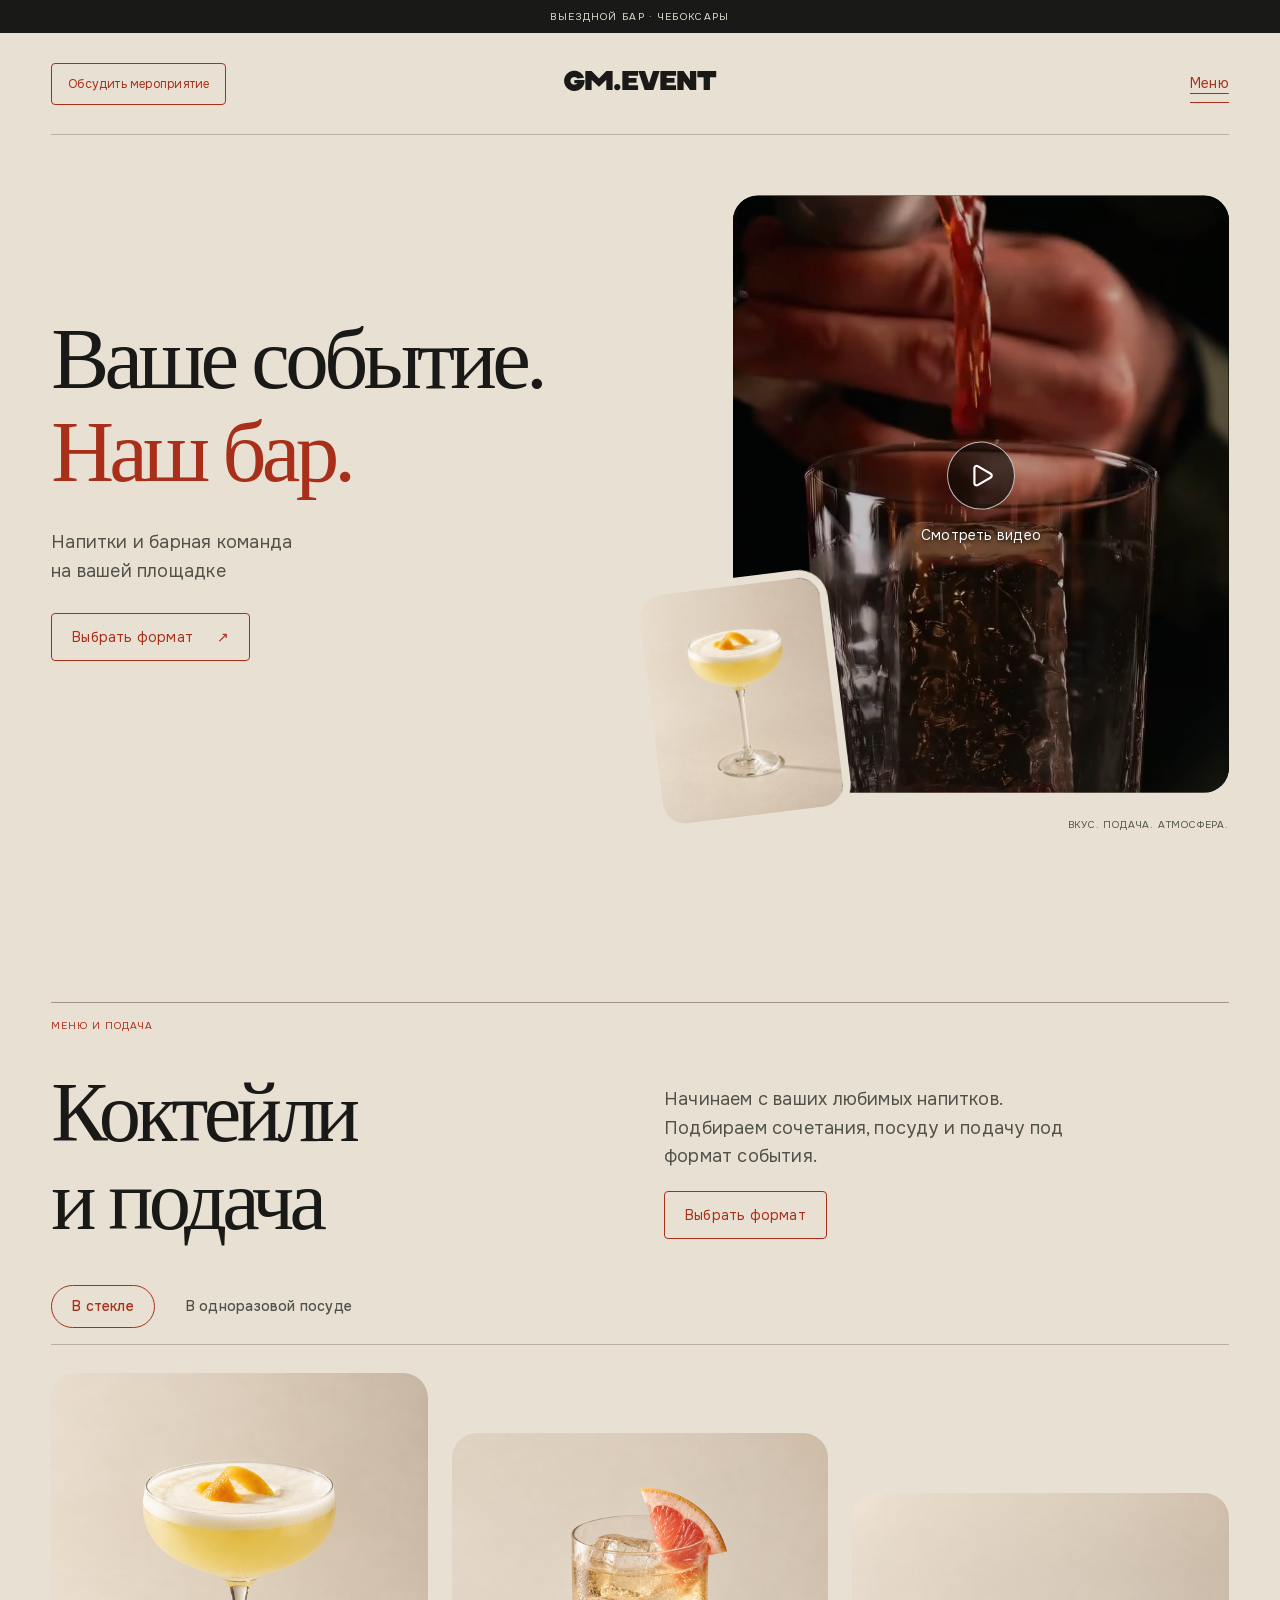
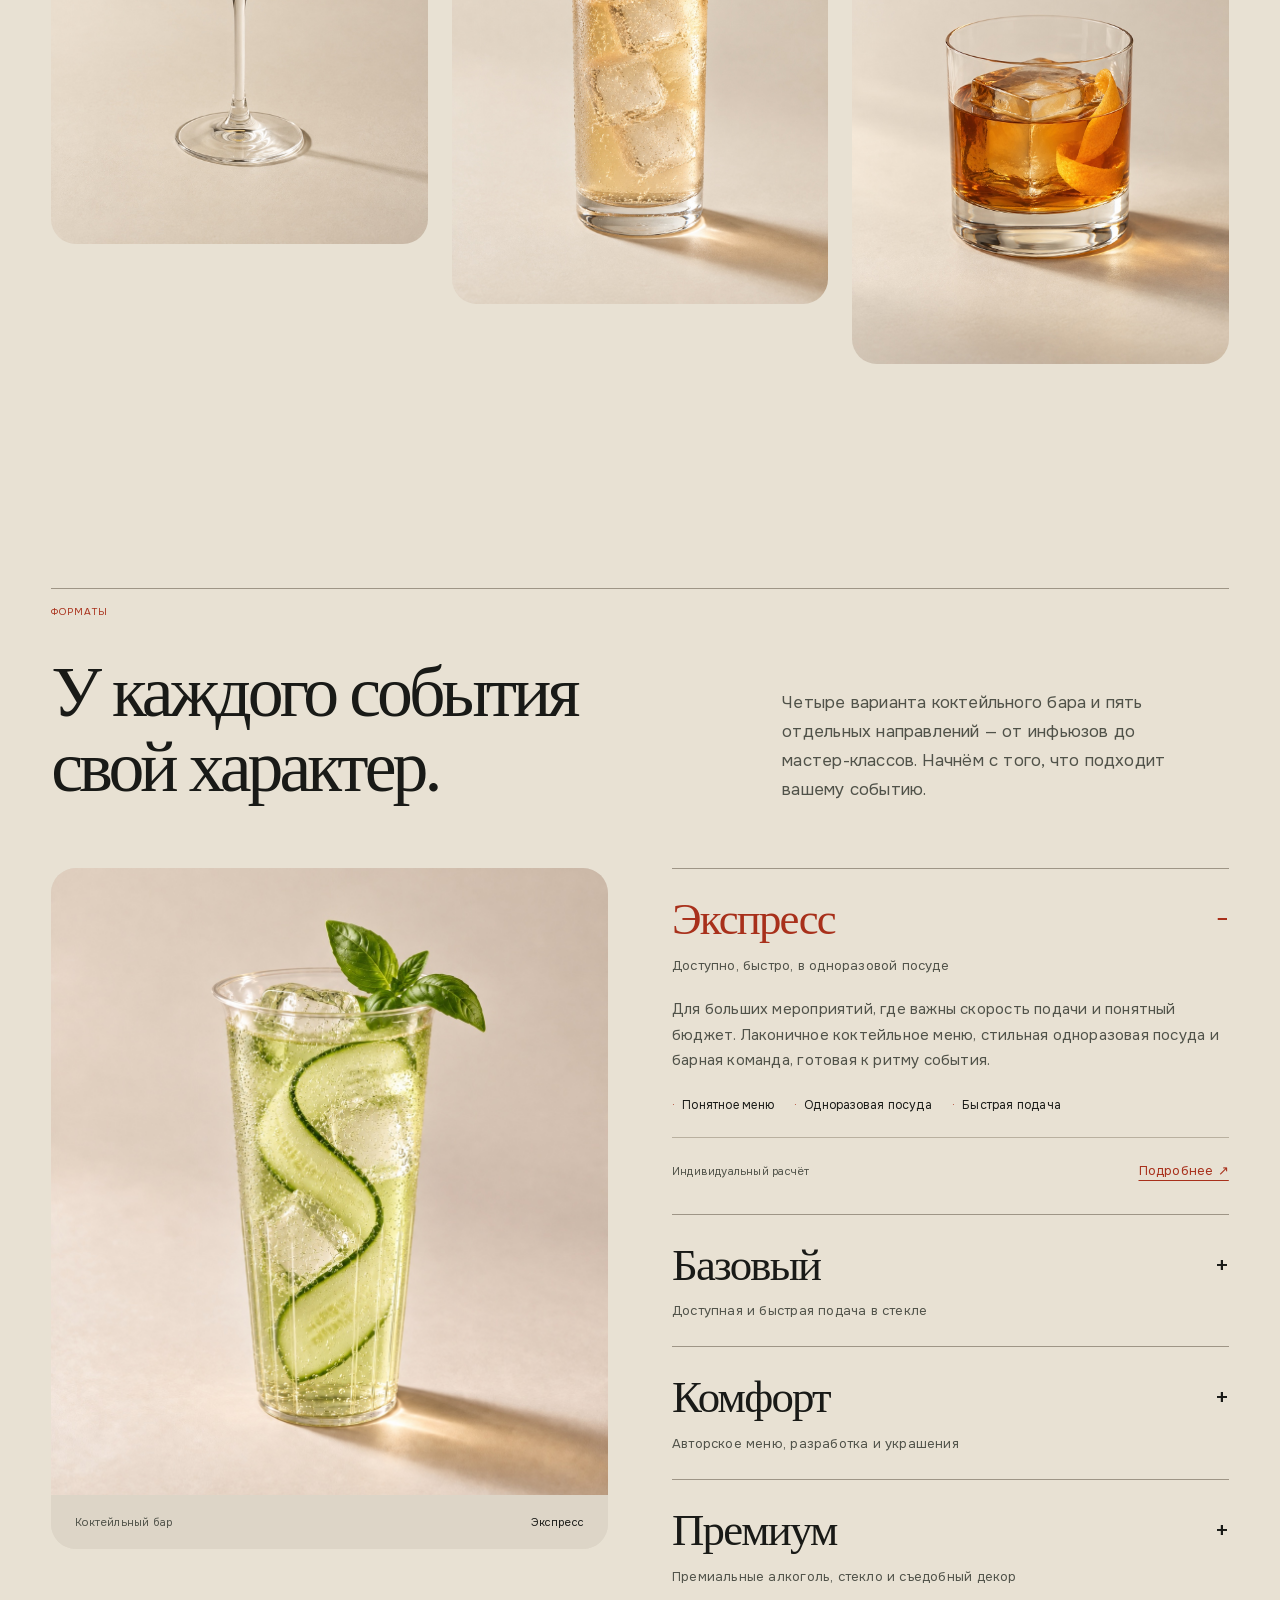
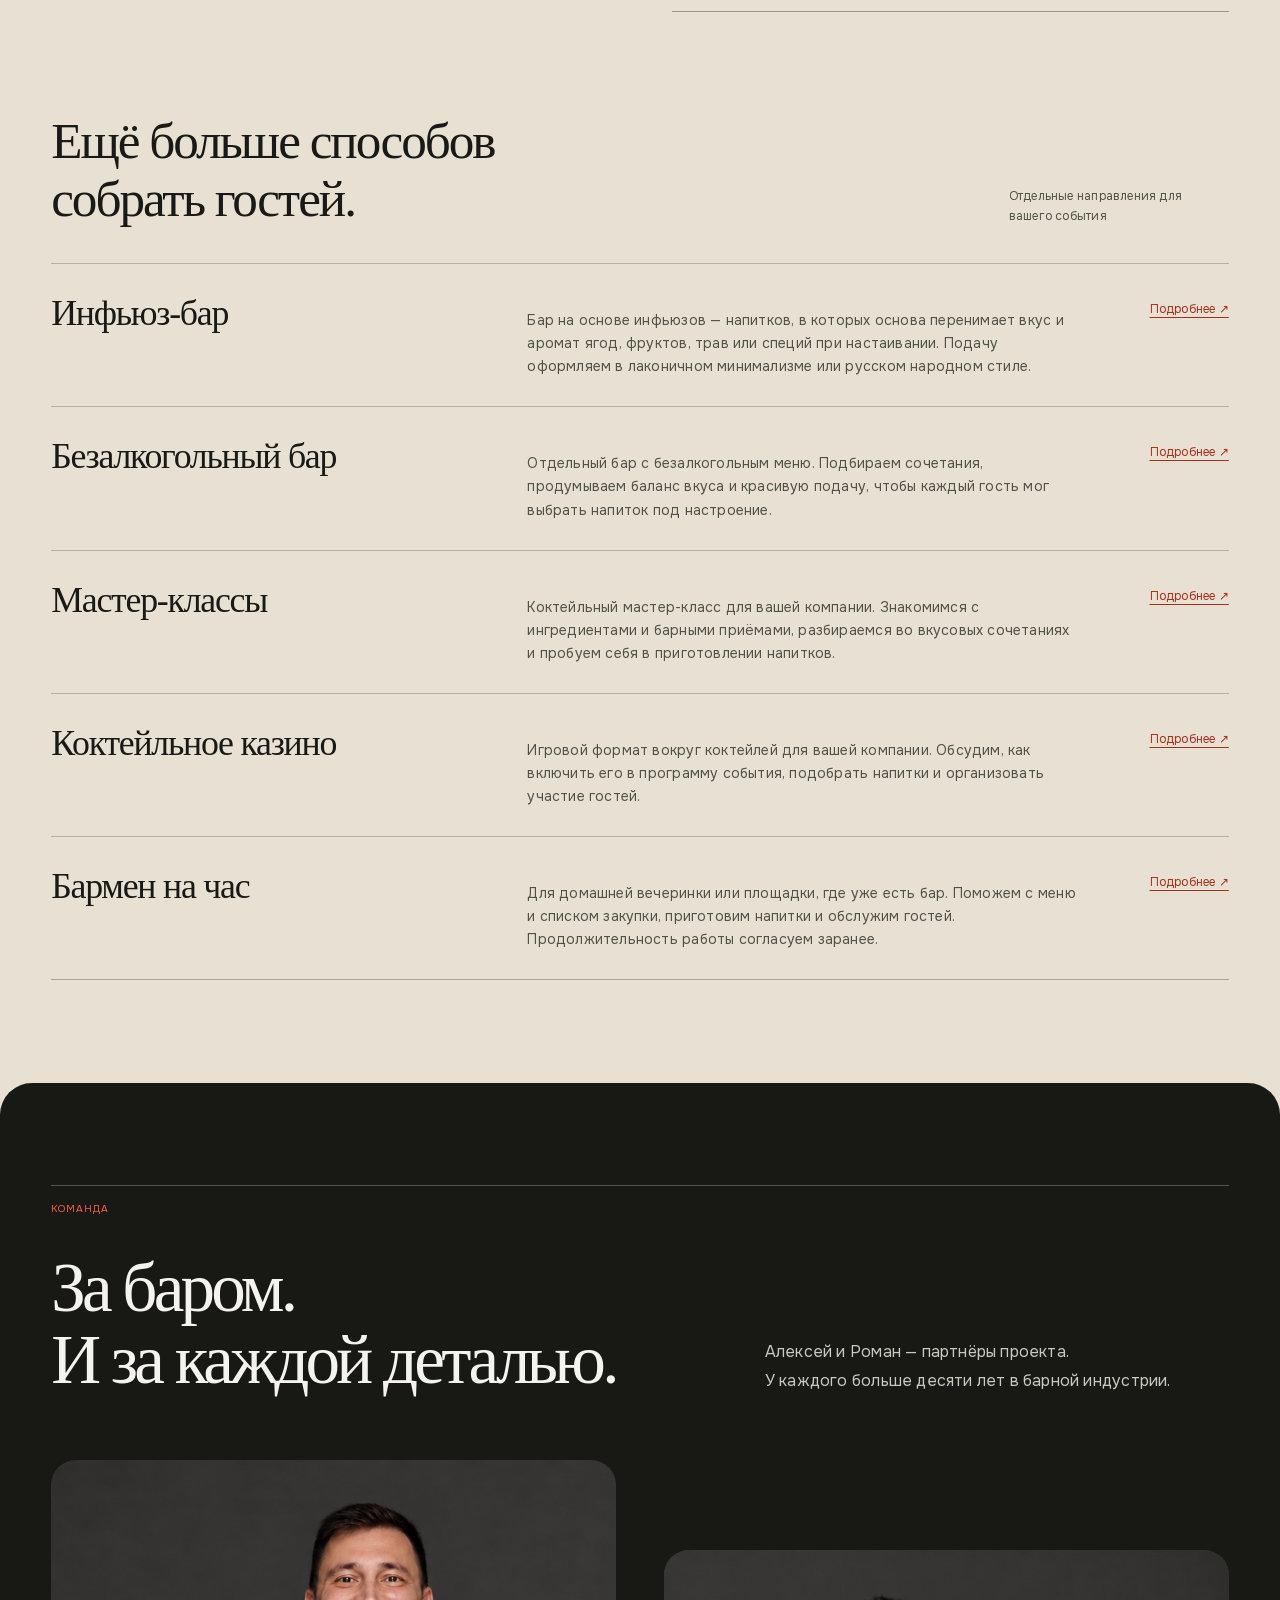
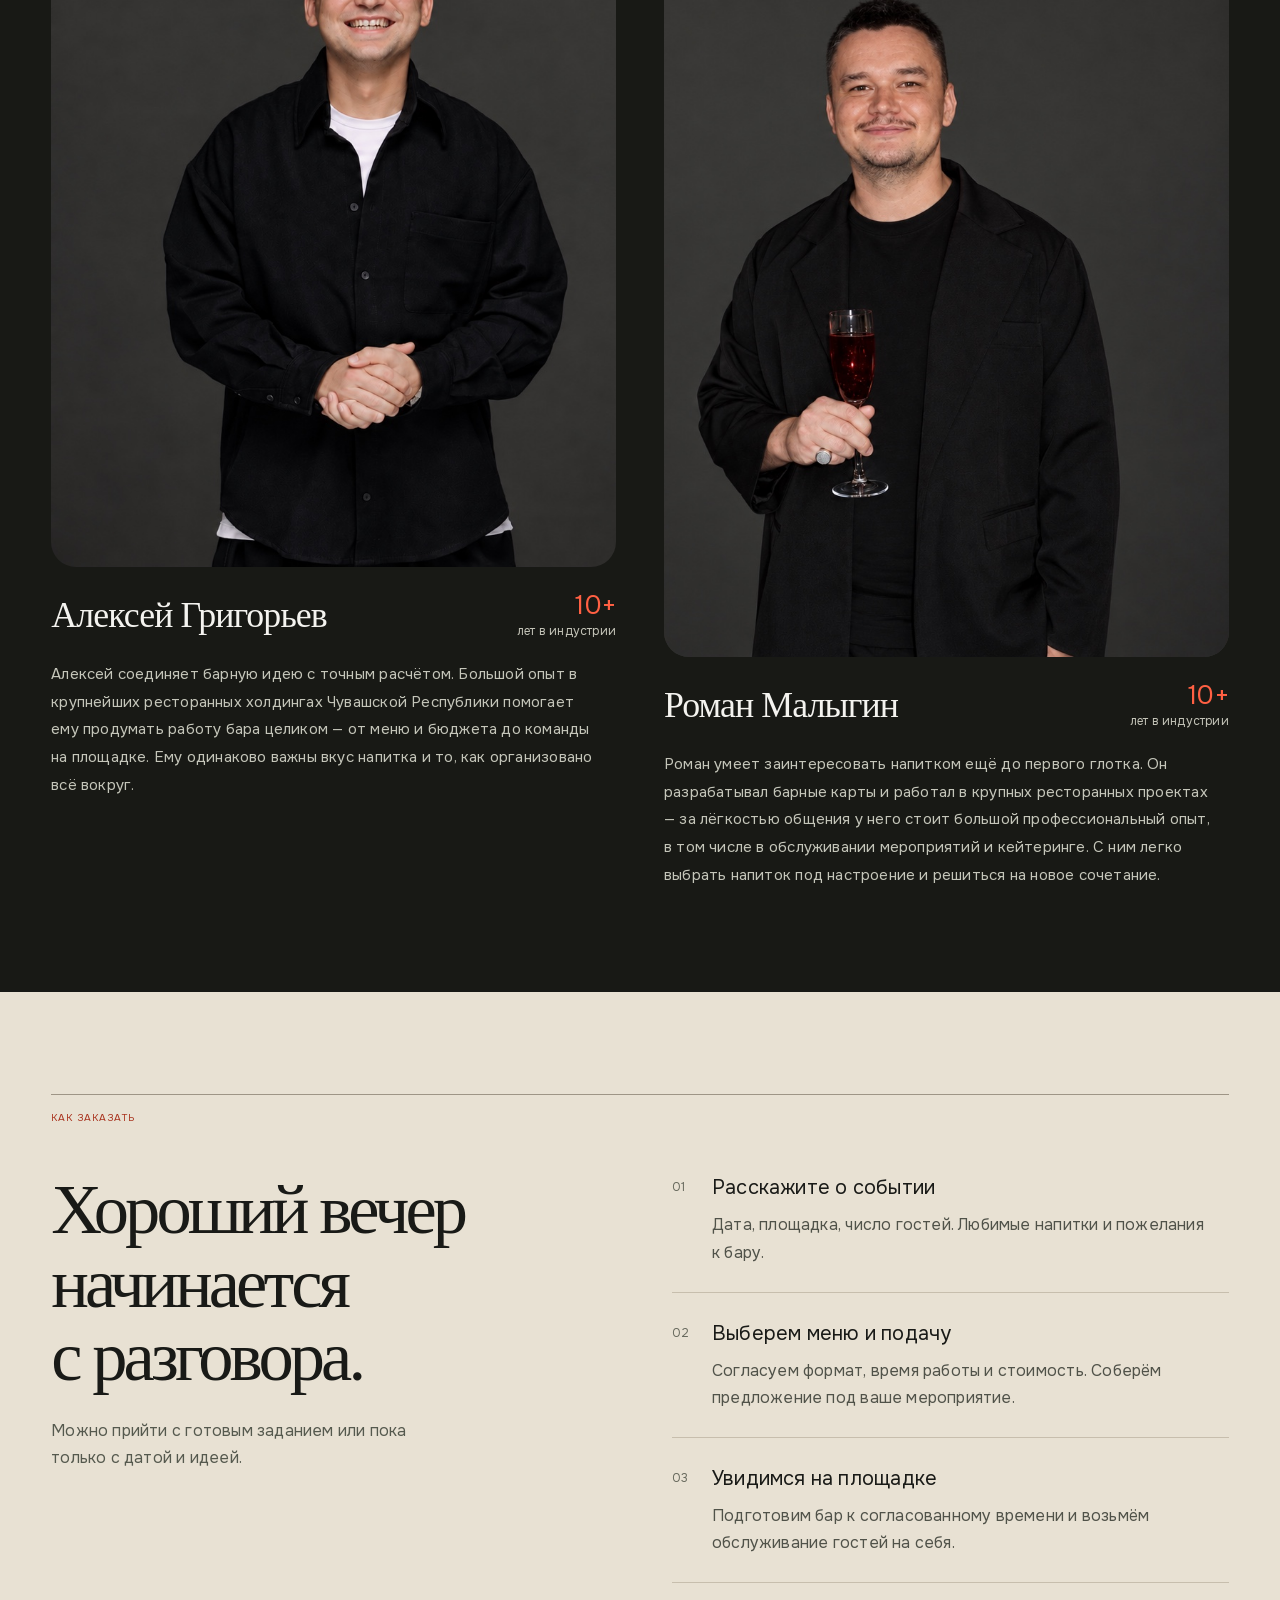
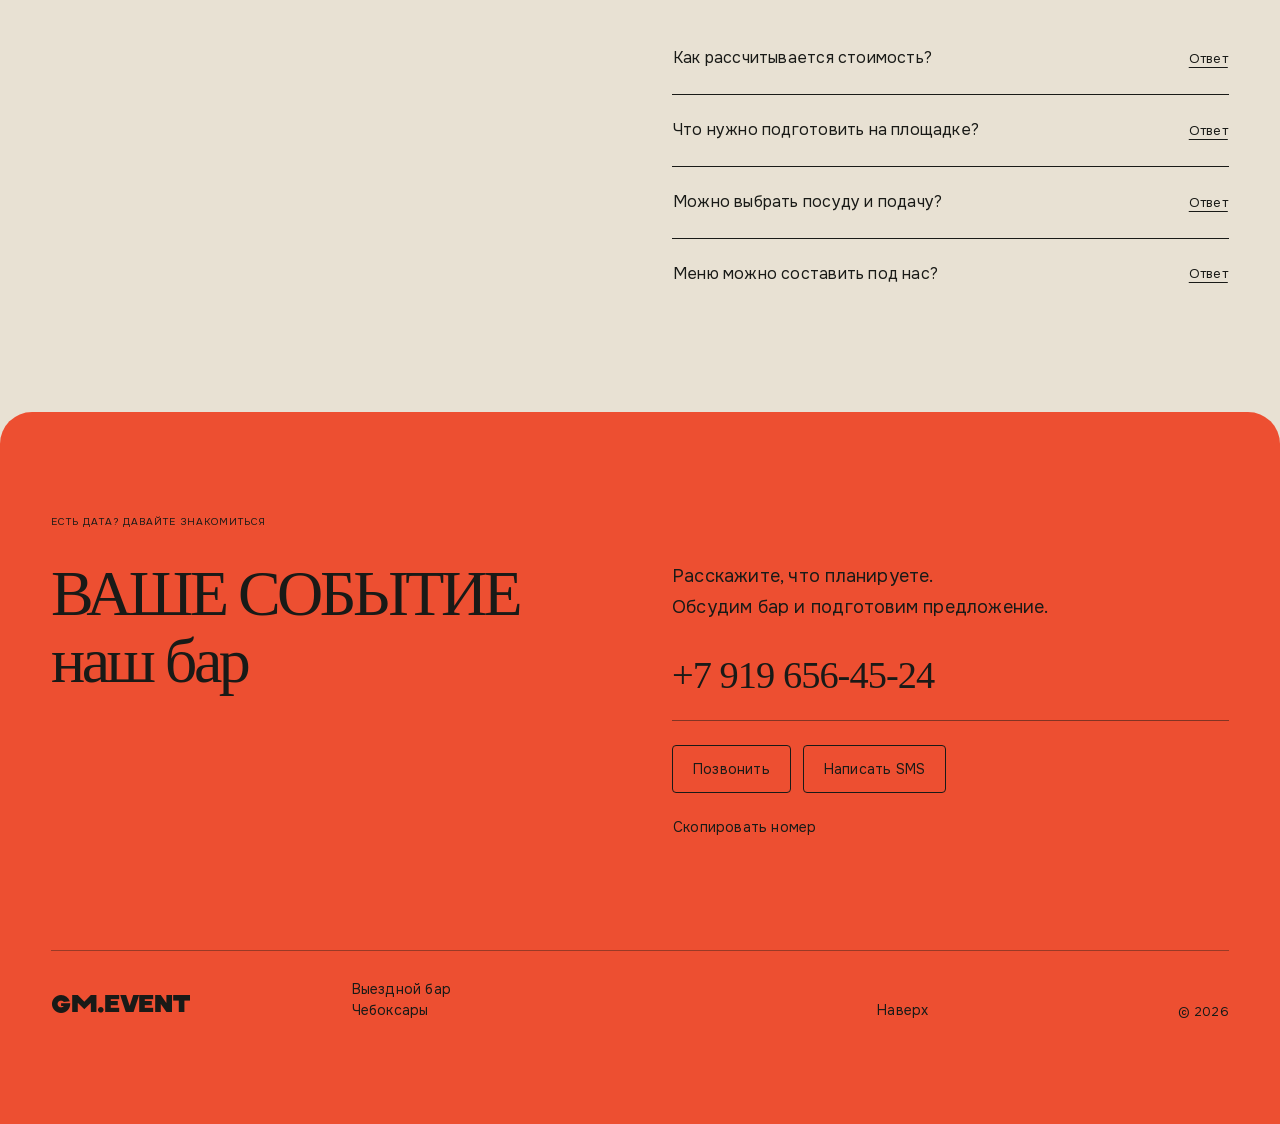
==== commit 17bb4059: "Redesign GM.EVENT with editorial layouts, layered motion and all nine formats" ====
--- a/index.html
+++ b/index.html
@@ -1,10100 +1 @@
-<!doctype html><html lang="ru"><head><meta charset="utf-8"><meta name="viewport" content="width=device-width,initial-scale=1"><meta name="robots" content="noindex,nofollow"><title>GM.EVENT — бар для вашего события</title><meta name="description" content="Экспресс, Базовый, Комфорт, Премиум, инфьюз-бар, безалкогольный бар, мастер-классы, коктейльное казино и бармен на час. GM.EVENT, Чебоксары."><link rel="icon" href="[data-uri]"><style>/*! tailwindcss v4.2.1 | MIT License | https://tailwindcss.com */
-@layer properties;
-@layer theme, base, components, utilities;
-@layer theme {
-  :root, :host {
-    --font-mono: ui-monospace, SFMono-Regular, Menlo, Monaco, Consolas, "Liberation Mono",
-      "Courier New", monospace;
-    --color-black: #000;
-    --color-white: #fff;
-    --spacing: 0.25rem;
-    --container-xs: 20rem;
-    --container-sm: 24rem;
-    --text-xs: 0.75rem;
-    --text-xs--line-height: calc(1 / 0.75);
-    --text-sm: 0.875rem;
-    --text-sm--line-height: calc(1.25 / 0.875);
-    --text-base: 1rem;
-    --text-base--line-height: calc(1.5 / 1);
-    --font-weight-normal: 400;
-    --font-weight-medium: 500;
-    --tracking-tight: -0.025em;
-    --tracking-widest: 0.1em;
-    --leading-tight: 1.25;
-    --leading-snug: 1.375;
-    --leading-normal: 1.5;
-    --leading-relaxed: 1.625;
-    --radius-sm: 0.25rem;
-    --radius-md: 0.375rem;
-    --radius-xl: 0.75rem;
-    --radius-2xl: 1rem;
-    --radius-4xl: 2rem;
-    --ease-in-out: cubic-bezier(0.4, 0, 0.2, 1);
-    --animate-spin: spin 1s linear infinite;
-    --animate-pulse: pulse 2s cubic-bezier(0.4, 0, 0.6, 1) infinite;
-    --blur-xs: 4px;
-    --aspect-video: 16 / 9;
-    --default-transition-duration: 150ms;
-    --default-transition-timing-function: cubic-bezier(0.4, 0, 0.2, 1);
-    --default-font-family: var(--font-body);
-    --default-mono-font-family: var(--font-mono);
-    --color-border: var(--border);
-    --color-popover: var(--popover);
-  }
-}
-@layer base {
-  *, ::after, ::before, ::backdrop, ::file-selector-button {
-    box-sizing: border-box;
-    margin: 0;
-    padding: 0;
-    border: 0 solid;
-  }
-  html, :host {
-    line-height: 1.5;
-    -webkit-text-size-adjust: 100%;
-    tab-size: 4;
-    font-family: var(--default-font-family, ui-sans-serif, system-ui, sans-serif, "Apple Color Emoji", "Segoe UI Emoji", "Segoe UI Symbol", "Noto Color Emoji");
-    font-feature-settings: var(--default-font-feature-settings, normal);
-    font-variation-settings: var(--default-font-variation-settings, normal);
-    -webkit-tap-highlight-color: transparent;
-  }
-  hr {
-    height: 0;
-    color: inherit;
-    border-top-width: 1px;
-  }
-  abbr:where([title]) {
-    -webkit-text-decoration: underline dotted;
-    text-decoration: underline dotted;
-  }
-  h1, h2, h3, h4, h5, h6 {
-    font-size: inherit;
-    font-weight: inherit;
-  }
-  a {
-    color: inherit;
-    -webkit-text-decoration: inherit;
-    text-decoration: inherit;
-  }
-  b, strong {
-    font-weight: bolder;
-  }
-  code, kbd, samp, pre {
-    font-family: var(--default-mono-font-family, ui-monospace, SFMono-Regular, Menlo, Monaco, Consolas, "Liberation Mono", "Courier New", monospace);
-    font-feature-settings: var(--default-mono-font-feature-settings, normal);
-    font-variation-settings: var(--default-mono-font-variation-settings, normal);
-    font-size: 1em;
-  }
-  small {
-    font-size: 80%;
-  }
-  sub, sup {
-    font-size: 75%;
-    line-height: 0;
-    position: relative;
-    vertical-align: baseline;
-  }
-  sub {
-    bottom: -0.25em;
-  }
-  sup {
-    top: -0.5em;
-  }
-  table {
-    text-indent: 0;
-    border-color: inherit;
-    border-collapse: collapse;
-  }
-  :-moz-focusring {
-    outline: auto;
-  }
-  progress {
-    vertical-align: baseline;
-  }
-  summary {
-    display: list-item;
-  }
-  ol, ul, menu {
-    list-style: none;
-  }
-  img, svg, video, canvas, audio, iframe, embed, object {
-    display: block;
-    vertical-align: middle;
-  }
-  img, video {
-    max-width: 100%;
-    height: auto;
-  }
-  button, input, select, optgroup, textarea, ::file-selector-button {
-    font: inherit;
-    font-feature-settings: inherit;
-    font-variation-settings: inherit;
-    letter-spacing: inherit;
-    color: inherit;
-    border-radius: 0;
-    background-color: transparent;
-    opacity: 1;
-  }
-  :where(select:is([multiple], [size])) optgroup {
-    font-weight: bolder;
-  }
-  :where(select:is([multiple], [size])) optgroup option {
-    padding-inline-start: 20px;
-  }
-  ::file-selector-button {
-    margin-inline-end: 4px;
-  }
-  ::placeholder {
-    opacity: 1;
-  }
-  @supports (not (-webkit-appearance: -apple-pay-button))  or (contain-intrinsic-size: 1px) {
-    ::placeholder {
-      color: currentcolor;
-      @supports (color: color-mix(in lab, red, red)) {
-        color: color-mix(in oklab, currentcolor 50%, transparent);
-      }
-    }
-  }
-  textarea {
-    resize: vertical;
-  }
-  ::-webkit-search-decoration {
-    -webkit-appearance: none;
-  }
-  ::-webkit-date-and-time-value {
-    min-height: 1lh;
-    text-align: inherit;
-  }
-  ::-webkit-datetime-edit {
-    display: inline-flex;
-  }
-  ::-webkit-datetime-edit-fields-wrapper {
-    padding: 0;
-  }
-  ::-webkit-datetime-edit, ::-webkit-datetime-edit-year-field, ::-webkit-datetime-edit-month-field, ::-webkit-datetime-edit-day-field, ::-webkit-datetime-edit-hour-field, ::-webkit-datetime-edit-minute-field, ::-webkit-datetime-edit-second-field, ::-webkit-datetime-edit-millisecond-field, ::-webkit-datetime-edit-meridiem-field {
-    padding-block: 0;
-  }
-  ::-webkit-calendar-picker-indicator {
-    line-height: 1;
-  }
-  :-moz-ui-invalid {
-    box-shadow: none;
-  }
-  button, input:where([type="button"], [type="reset"], [type="submit"]), ::file-selector-button {
-    appearance: button;
-  }
-  ::-webkit-inner-spin-button, ::-webkit-outer-spin-button {
-    height: auto;
-  }
-  [hidden]:where(:not([hidden="until-found"])) {
-    display: none !important;
-  }
-}
-@layer utilities {
-  .\@container\/card-header {
-    container-type: inline-size;
-    container-name: card-header;
-  }
-  .\@container\/field-group {
-    container-type: inline-size;
-    container-name: field-group;
-  }
-  .pointer-events-auto {
-    pointer-events: auto;
-  }
-  .pointer-events-none {
-    pointer-events: none;
-  }
-  .invisible {
-    visibility: hidden;
-  }
-  .visible {
-    visibility: visible;
-  }
-  .sr-only {
-    position: absolute;
-    width: 1px;
-    height: 1px;
-    padding: 0;
-    margin: -1px;
-    overflow: hidden;
-    clip-path: inset(50%);
-    white-space: nowrap;
-    border-width: 0;
-  }
-  .absolute {
-    position: absolute;
-  }
-  .fixed {
-    position: fixed;
-  }
-  .relative {
-    position: relative;
-  }
-  .static {
-    position: static;
-  }
-  .inset-0 {
-    inset: calc(var(--spacing) * 0);
-  }
-  .inset-x-0 {
-    inset-inline: calc(var(--spacing) * 0);
-  }
-  .inset-x-4 {
-    inset-inline: calc(var(--spacing) * 4);
-  }
-  .inset-y-0 {
-    inset-block: calc(var(--spacing) * 0);
-  }
-  .inset-s-1\/2 {
-    inset-inline-start: calc(1 / 2 * 100%);
-  }
-  .start {
-    inset-inline-start: var(--spacing);
-  }
-  .end {
-    inset-inline-end: var(--spacing);
-  }
-  .-top-12 {
-    top: calc(var(--spacing) * -12);
-  }
-  .top-0 {
-    top: calc(var(--spacing) * 0);
-  }
-  .top-1\.5 {
-    top: calc(var(--spacing) * 1.5);
-  }
-  .top-1\/2 {
-    top: calc(1 / 2 * 100%);
-  }
-  .top-1\/3 {
-    top: calc(1 / 3 * 100%);
-  }
-  .top-2 {
-    top: calc(var(--spacing) * 2);
-  }
-  .top-3 {
-    top: calc(var(--spacing) * 3);
-  }
-  .top-3\.5 {
-    top: calc(var(--spacing) * 3.5);
-  }
-  .top-\[60\%\] {
-    top: 60%;
-  }
-  .top-full {
-    top: 100%;
-  }
-  .top-px {
-    top: 1px;
-  }
-  .-right-12 {
-    right: calc(var(--spacing) * -12);
-  }
-  .right-0 {
-    right: calc(var(--spacing) * 0);
-  }
-  .right-1 {
-    right: calc(var(--spacing) * 1);
-  }
-  .right-2 {
-    right: calc(var(--spacing) * 2);
-  }
-  .right-2\.5 {
-    right: calc(var(--spacing) * 2.5);
-  }
-  .right-3 {
-    right: calc(var(--spacing) * 3);
-  }
-  .-bottom-12 {
-    bottom: calc(var(--spacing) * -12);
-  }
-  .bottom-0 {
-    bottom: calc(var(--spacing) * 0);
-  }
-  .bottom-4 {
-    bottom: calc(var(--spacing) * 4);
-  }
-  .-left-12 {
-    left: calc(var(--spacing) * -12);
-  }
-  .left-1\.5 {
-    left: calc(var(--spacing) * 1.5);
-  }
-  .left-1\/2 {
-    left: calc(1 / 2 * 100%);
-  }
-  .left-3 {
-    left: calc(var(--spacing) * 3);
-  }
-  .isolate {
-    isolation: isolate;
-  }
-  .z-0 {
-    z-index: 0;
-  }
-  .z-1 {
-    z-index: 1;
-  }
-  .z-10 {
-    z-index: 10;
-  }
-  .z-20 {
-    z-index: 20;
-  }
-  .z-50 {
-    z-index: 50;
-  }
-  .z-\[calc\(1000-var\(--toast-index\)\)\] {
-    z-index: calc(1000 - var(--toast-index));
-  }
-  .order-first {
-    order: -9999;
-  }
-  .order-last {
-    order: 9999;
-  }
-  .col-start-2 {
-    grid-column-start: 2;
-  }
-  .row-span-2 {
-    grid-row: span 2 / span 2;
-  }
-  .row-start-1 {
-    grid-row-start: 1;
-  }
-  .m-\(--drawer-inset\,0px\) {
-    margin: var(--drawer-inset,0px);
-  }
-  .-mx-1 {
-    margin-inline: calc(var(--spacing) * -1);
-  }
-  .-mx-4 {
-    margin-inline: calc(var(--spacing) * -4);
-  }
-  .mx-2 {
-    margin-inline: calc(var(--spacing) * 2);
-  }
-  .mx-3\.5 {
-    margin-inline: calc(var(--spacing) * 3.5);
-  }
-  .mx-auto {
-    margin-inline: auto;
-  }
-  .-my-2 {
-    margin-block: calc(var(--spacing) * -2);
-  }
-  .my-0\.5 {
-    margin-block: calc(var(--spacing) * 0.5);
-  }
-  .my-1 {
-    margin-block: calc(var(--spacing) * 1);
-  }
-  .my-2 {
-    margin-block: calc(var(--spacing) * 2);
-  }
-  .my-auto {
-    margin-block: auto;
-  }
-  .-mt-4 {
-    margin-top: calc(var(--spacing) * -4);
-  }
-  .mt-0\.5 {
-    margin-top: calc(var(--spacing) * 0.5);
-  }
-  .mt-2 {
-    margin-top: calc(var(--spacing) * 2);
-  }
-  .mt-4 {
-    margin-top: calc(var(--spacing) * 4);
-  }
-  .mt-auto {
-    margin-top: auto;
-  }
-  .-mb-4 {
-    margin-bottom: calc(var(--spacing) * -4);
-  }
-  .mb-1\.5 {
-    margin-bottom: calc(var(--spacing) * 1.5);
-  }
-  .mb-2 {
-    margin-bottom: calc(var(--spacing) * 2);
-  }
-  .-ml-1 {
-    margin-left: calc(var(--spacing) * -1);
-  }
-  .-ml-4 {
-    margin-left: calc(var(--spacing) * -4);
-  }
-  .ml-1 {
-    margin-left: calc(var(--spacing) * 1);
-  }
-  .ml-4 {
-    margin-left: calc(var(--spacing) * 4);
-  }
-  .ml-auto {
-    margin-left: auto;
-  }
-  .line-clamp-1 {
-    overflow: hidden;
-    display: -webkit-box;
-    -webkit-box-orient: vertical;
-    -webkit-line-clamp: 1;
-  }
-  .line-clamp-2 {
-    overflow: hidden;
-    display: -webkit-box;
-    -webkit-box-orient: vertical;
-    -webkit-line-clamp: 2;
-  }
-  .no-scrollbar {
-    -ms-overflow-style: none;
-    scrollbar-width: none;
-    &::-webkit-scrollbar {
-      display: none;
-    }
-  }
-  .block {
-    display: block;
-  }
-  .flex {
-    display: flex;
-  }
-  .grid {
-    display: grid;
-  }
-  .hidden {
-    display: none;
-  }
-  .inline-flex {
-    display: inline-flex;
-  }
-  .table {
-    display: table;
-  }
-  .table-caption {
-    display: table-caption;
-  }
-  .table-cell {
-    display: table-cell;
-  }
-  .table-row {
-    display: table-row;
-  }
-  .field-sizing-content {
-    field-sizing: content;
-  }
-  .aspect-\(--ratio\) {
-    aspect-ratio: var(--ratio);
-  }
-  .aspect-square {
-    aspect-ratio: 1 / 1;
-  }
-  .aspect-video {
-    aspect-ratio: var(--aspect-video);
-  }
-  .size-\(--cell-size\) {
-    width: var(--cell-size);
-    height: var(--cell-size);
-  }
-  .size-2 {
-    width: calc(var(--spacing) * 2);
-    height: calc(var(--spacing) * 2);
-  }
-  .size-2\.5 {
-    width: calc(var(--spacing) * 2.5);
-    height: calc(var(--spacing) * 2.5);
-  }
-  .size-3 {
-    width: calc(var(--spacing) * 3);
-    height: calc(var(--spacing) * 3);
-  }
-  .size-4 {
-    width: calc(var(--spacing) * 4);
-    height: calc(var(--spacing) * 4);
-  }
-  .size-5 {
-    width: calc(var(--spacing) * 5);
-    height: calc(var(--spacing) * 5);
-  }
-  .size-6 {
-    width: calc(var(--spacing) * 6);
-    height: calc(var(--spacing) * 6);
-  }
-  .size-7 {
-    width: calc(var(--spacing) * 7);
-    height: calc(var(--spacing) * 7);
-  }
-  .size-8 {
-    width: calc(var(--spacing) * 8);
-    height: calc(var(--spacing) * 8);
-  }
-  .size-9 {
-    width: calc(var(--spacing) * 9);
-    height: calc(var(--spacing) * 9);
-  }
-  .size-10 {
-    width: calc(var(--spacing) * 10);
-    height: calc(var(--spacing) * 10);
-  }
-  .size-auto {
-    width: auto;
-    height: auto;
-  }
-  .size-full {
-    width: 100%;
-    height: 100%;
-  }
-  .h-\(--accordion-panel-height\) {
-    height: var(--accordion-panel-height);
-  }
-  .h-\(--cell-size\) {
-    height: var(--cell-size);
-  }
-  .h-\(--drawer-content-height\) {
-    height: var(--drawer-content-height);
-  }
-  .h-\(--height\) {
-    height: var(--height);
-  }
-  .h-\(--popup-height\) {
-    height: var(--popup-height);
-  }
-  .h-\(--positioner-height\) {
-    height: var(--positioner-height);
-  }
-  .h-1 {
-    height: calc(var(--spacing) * 1);
-  }
-  .h-1\.5 {
-    height: calc(var(--spacing) * 1.5);
-  }
-  .h-2 {
-    height: calc(var(--spacing) * 2);
-  }
-  .h-2\.5 {
-    height: calc(var(--spacing) * 2.5);
-  }
-  .h-4 {
-    height: calc(var(--spacing) * 4);
-  }
-  .h-5 {
-    height: calc(var(--spacing) * 5);
-  }
-  .h-6 {
-    height: calc(var(--spacing) * 6);
-  }
-  .h-7 {
-    height: calc(var(--spacing) * 7);
-  }
-  .h-8 {
-    height: calc(var(--spacing) * 8);
-  }
-  .h-8\! {
-    height: calc(var(--spacing) * 8) !important;
-  }
-  .h-9 {
-    height: calc(var(--spacing) * 9);
-  }
-  .h-10 {
-    height: calc(var(--spacing) * 10);
-  }
-  .h-12 {
-    height: calc(var(--spacing) * 12);
-  }
-  .h-\[calc\(--spacing\(5\.25\)\)\] {
-    height: calc(calc(var(--spacing) * 5.25));
-  }
-  .h-\[calc\(100\%-1px\)\] {
-    height: calc(100% - 1px);
-  }
-  .h-auto {
-    height: auto;
-  }
-  .h-full {
-    height: 100%;
-  }
-  .h-max {
-    height: max-content;
-  }
-  .h-px {
-    height: 1px;
-  }
-  .h-svh {
-    height: 100svh;
-  }
-  .max-h-\(--available-height\) {
-    max-height: var(--available-height);
-  }
-  .max-h-\(--drawer-content-max-height\,none\) {
-    max-height: var(--drawer-content-max-height,none);
-  }
-  .max-h-72 {
-    max-height: calc(var(--spacing) * 72);
-  }
-  .max-h-\[min\(calc\(--spacing\(72\)---spacing\(9\)\)\,calc\(var\(--available-height\)---spacing\(9\)\)\)\] {
-    max-height: min(calc(calc(var(--spacing) * 72) - calc(var(--spacing) * 9)), calc(var(--available-height) - calc(var(--spacing) * 9)));
-  }
-  .min-h-0 {
-    min-height: calc(var(--spacing) * 0);
-  }
-  .min-h-4 {
-    min-height: calc(var(--spacing) * 4);
-  }
-  .min-h-8 {
-    min-height: calc(var(--spacing) * 8);
-  }
-  .min-h-16 {
-    min-height: calc(var(--spacing) * 16);
-  }
-  .min-h-dvh {
-    min-height: 100dvh;
-  }
-  .min-h-full {
-    min-height: 100%;
-  }
-  .min-h-svh {
-    min-height: 100svh;
-  }
-  .w-\(--anchor-width\) {
-    width: var(--anchor-width);
-  }
-  .w-\(--cell-size\) {
-    width: var(--cell-size);
-  }
-  .w-\(--drawer-content-width\,auto\) {
-    width: var(--drawer-content-width,auto);
-  }
-  .w-\(--popup-width\) {
-    width: var(--popup-width);
-  }
-  .w-\(--positioner-width\) {
-    width: var(--positioner-width);
-  }
-  .w-\(--sidebar-width\) {
-    width: var(--sidebar-width);
-  }
-  .w-0 {
-    width: calc(var(--spacing) * 0);
-  }
-  .w-1 {
-    width: calc(var(--spacing) * 1);
-  }
-  .w-2 {
-    width: calc(var(--spacing) * 2);
-  }
-  .w-2\.5 {
-    width: calc(var(--spacing) * 2.5);
-  }
-  .w-4 {
-    width: calc(var(--spacing) * 4);
-  }
-  .w-5 {
-    width: calc(var(--spacing) * 5);
-  }
-  .w-10 {
-    width: calc(var(--spacing) * 10);
-  }
-  .w-24 {
-    width: calc(var(--spacing) * 24);
-  }
-  .w-64 {
-    width: calc(var(--spacing) * 64);
-  }
-  .w-72 {
-    width: calc(var(--spacing) * 72);
-  }
-  .w-auto {
-    width: auto;
-  }
-  .w-fit {
-    width: fit-content;
-  }
-  .w-full {
-    width: 100%;
-  }
-  .w-max {
-    width: max-content;
-  }
-  .w-px {
-    width: 1px;
-  }
-  .max-w-\(--available-width\) {
-    max-width: var(--available-width);
-  }
-  .max-w-\(--skeleton-width\) {
-    max-width: var(--skeleton-width);
-  }
-  .max-w-\[80\%\] {
-    max-width: 80%;
-  }
-  .max-w-\[calc\(100\%-2rem\)\] {
-    max-width: calc(100% - 2rem);
-  }
-  .max-w-full {
-    max-width: 100%;
-  }
-  .max-w-max {
-    max-width: max-content;
-  }
-  .max-w-sm {
-    max-width: var(--container-sm);
-  }
-  .max-w-xs {
-    max-width: var(--container-xs);
-  }
-  .min-w-\(--cell-size\) {
-    min-width: var(--cell-size);
-  }
-  .min-w-0 {
-    min-width: calc(var(--spacing) * 0);
-  }
-  .min-w-5 {
-    min-width: calc(var(--spacing) * 5);
-  }
-  .min-w-7 {
-    min-width: calc(var(--spacing) * 7);
-  }
-  .min-w-8 {
-    min-width: calc(var(--spacing) * 8);
-  }
-  .min-w-9 {
-    min-width: calc(var(--spacing) * 9);
-  }
-  .min-w-16 {
-    min-width: calc(var(--spacing) * 16);
-  }
-  .min-w-32 {
-    min-width: calc(var(--spacing) * 32);
-  }
-  .min-w-36 {
-    min-width: calc(var(--spacing) * 36);
-  }
-  .min-w-40 {
-    min-width: calc(var(--spacing) * 40);
-  }
-  .min-w-\[96px\] {
-    min-width: 96px;
-  }
-  .min-w-\[calc\(var\(--anchor-width\)\+--spacing\(7\)\)\] {
-    min-width: calc(var(--anchor-width) + calc(var(--spacing) * 7));
-  }
-  .flex-1 {
-    flex: 1;
-  }
-  .shrink-0 {
-    flex-shrink: 0;
-  }
-  .grow {
-    flex-grow: 1;
-  }
-  .grow-0 {
-    flex-grow: 0;
-  }
-  .basis-full {
-    flex-basis: 100%;
-  }
-  .caption-bottom {
-    caption-side: bottom;
-  }
-  .border-collapse {
-    border-collapse: collapse;
-  }
-  .origin-\(--transform-origin\) {
-    transform-origin: var(--transform-origin);
-  }
-  .origin-bottom {
-    transform-origin: bottom;
-  }
-  .-translate-x-1\/2 {
-    --tw-translate-x: calc(calc(1 / 2 * 100%) * -1);
-    translate: var(--tw-translate-x) var(--tw-translate-y);
-  }
-  .-translate-x-px {
-    --tw-translate-x: -1px;
-    translate: var(--tw-translate-x) var(--tw-translate-y);
-  }
-  .translate-x-px {
-    --tw-translate-x: 1px;
-    translate: var(--tw-translate-x) var(--tw-translate-y);
-  }
-  .-translate-y-1\/2 {
-    --tw-translate-y: calc(calc(1 / 2 * 100%) * -1);
-    translate: var(--tw-translate-x) var(--tw-translate-y);
-  }
-  .-translate-y-3\/4 {
-    --tw-translate-y: calc(calc(3 / 4 * 100%) * -1);
-    translate: var(--tw-translate-x) var(--tw-translate-y);
-  }
-  .translate-y-0 {
-    --tw-translate-y: calc(var(--spacing) * 0);
-    translate: var(--tw-translate-x) var(--tw-translate-y);
-  }
-  .translate-y-3\/4 {
-    --tw-translate-y: calc(3 / 4 * 100%);
-    translate: var(--tw-translate-x) var(--tw-translate-y);
-  }
-  .translate-y-\[calc\(-50\%-2px\)\] {
-    --tw-translate-y: calc(-50% - 2px);
-    translate: var(--tw-translate-x) var(--tw-translate-y);
-  }
-  .rotate-45 {
-    rotate: 45deg;
-  }
-  .rotate-90 {
-    rotate: 90deg;
-  }
-  .\[transform\:translateX\(var\(--toast-swipe-movement-x\)\)_translateY\(calc\(var\(--toast-swipe-movement-y\)-\(var\(--toast-index\)\*var\(--peek\)\)-\(var\(--shrink\)\*var\(--height\)\)\)\)_scale\(var\(--scale\)\)\] {
-    transform: translateX(var(--toast-swipe-movement-x)) translateY(calc(var(--toast-swipe-movement-y) - (var(--toast-index) * var(--peek)) - (var(--shrink) * var(--height)))) scale(var(--scale));
-  }
-  .transform-\[translate3d\(var\(--translate-x\,0px\)\,var\(--translate-y\,0px\)\,0\)_scale\(var\(--stack-scale\)\)\] {
-    transform: translate3d(var(--translate-x,0px),var(--translate-y,0px),0) scale(var(--stack-scale));
-  }
-  .scroll-fade-x {
-    --_scroll-fade-size-s: var(
-    --scroll-fade-s-size,
-    var(--scroll-fade-size, min(12%, calc(var(--spacing) * 10)))
-  );
-    --_scroll-fade-size-e: var(
-    --scroll-fade-e-size,
-    var(--scroll-fade-size, min(12%, calc(var(--spacing) * 10)))
-  );
-    --scroll-fade-inline: linear-gradient(
-    to right,
-    transparent 0,
-    #000 var(--scroll-fade-s, 0px),
-    #000 calc(100% - var(--scroll-fade-e, 0px)),
-    transparent 100%
-  );
-    &:where([dir="rtl"], [dir="rtl"] *) {
-      --scroll-fade-inline: linear-gradient(
-      to left,
-      transparent 0,
-      #000 var(--scroll-fade-s, 0px),
-      #000 calc(100% - var(--scroll-fade-e, 0px)),
-      transparent 100%
-    );
-    }
-    -webkit-mask-image: var(--scroll-fade-mask, var(--scroll-fade-inline));
-    mask-image: var(--scroll-fade-mask, var(--scroll-fade-inline));
-    -webkit-mask-composite: source-in;
-    mask-composite: intersect;
-    -webkit-mask-repeat: no-repeat;
-    mask-repeat: no-repeat;
-    @supports (animation-timeline: scroll()) {
-      animation: scroll-fade-reveal-s 1ms ease-in-out, scroll-fade-reveal-e 1ms ease-in-out;
-      animation-timeline: scroll(self inline), scroll(self inline);
-      animation-range: 0 var(--scroll-fade-reveal, calc(var(--spacing) * 24)), calc(100% - var(--scroll-fade-reveal, calc(var(--spacing) * 24))) 100%;
-      animation-fill-mode: both;
-    }
-    @supports not (animation-timeline: scroll()) {
-      --scroll-fade-s: var(--_scroll-fade-size-s);
-      --scroll-fade-e: var(--_scroll-fade-size-e);
-    }
-  }
-  .scroll-fade-b {
-    --_scroll-fade-size-b: var(
-    --scroll-fade-b-size,
-    var(--scroll-fade-size, min(12%, calc(var(--spacing) * 10)))
-  );
-    --scroll-fade-mask: linear-gradient(
-    to bottom,
-    #000 0,
-    #000 calc(100% - var(--scroll-fade-b, 0px)),
-    transparent 100%
-  );
-    -webkit-mask-image: var(--scroll-fade-mask);
-    mask-image: var(--scroll-fade-mask);
-    -webkit-mask-composite: source-in;
-    mask-composite: intersect;
-    -webkit-mask-repeat: no-repeat;
-    mask-repeat: no-repeat;
-    @supports (animation-timeline: scroll()) {
-      animation: scroll-fade-reveal-b 1ms ease-in-out;
-      animation-timeline: scroll(self y);
-      animation-range: calc( 100% - var(--scroll-fade-reveal, calc(var(--spacing) * 24)) ) 100%;
-      animation-fill-mode: both;
-    }
-    @supports not (animation-timeline: scroll()) {
-      --scroll-fade-b: var(--_scroll-fade-size-b);
-    }
-  }
-  .animate-caret-blink {
-    animation: caret-blink 1.25s ease-out infinite;
-  }
-  .animate-pulse {
-    animation: var(--animate-pulse);
-  }
-  .animate-spin {
-    animation: var(--animate-spin);
-  }
-  .cursor-default {
-    cursor: default;
-  }
-  .cursor-grab {
-    cursor: grab;
-  }
-  .cursor-text {
-    cursor: text;
-  }
-  .touch-manipulation {
-    touch-action: manipulation;
-  }
-  .touch-none {
-    touch-action: none;
-  }
-  .resize-none {
-    resize: none;
-  }
-  .snap-x {
-    scroll-snap-type: x var(--tw-scroll-snap-strictness);
-  }
-  .snap-mandatory {
-    --tw-scroll-snap-strictness: mandatory;
-  }
-  .scroll-my-1 {
-    scroll-margin-block: calc(var(--spacing) * 1);
-  }
-  .scroll-px-1 {
-    scroll-padding-inline: calc(var(--spacing) * 1);
-  }
-  .scroll-py-1 {
-    scroll-padding-block: calc(var(--spacing) * 1);
-  }
-  .list-disc {
-    list-style-type: disc;
-  }
-  .list-none {
-    list-style-type: none;
-  }
-  .appearance-none {
-    appearance: none;
-  }
-  .auto-rows-min {
-    grid-auto-rows: min-content;
-  }
-  .grid-rows-\[auto_1fr\] {
-    grid-template-rows: auto 1fr;
-  }
-  .flex-col {
-    flex-direction: column;
-  }
-  .flex-col-reverse {
-    flex-direction: column-reverse;
-  }
-  .flex-row {
-    flex-direction: row;
-  }
-  .flex-wrap {
-    flex-wrap: wrap;
-  }
-  .place-content-center {
-    place-content: center;
-  }
-  .place-items-center {
-    place-items: center;
-  }
-  .items-center {
-    align-items: center;
-  }
-  .items-end {
-    align-items: flex-end;
-  }
-  .items-start {
-    align-items: flex-start;
-  }
-  .items-stretch {
-    align-items: stretch;
-  }
-  .justify-between {
-    justify-content: space-between;
-  }
-  .justify-center {
-    justify-content: center;
-  }
-  .justify-start {
-    justify-content: flex-start;
-  }
-  .gap-\(--card-spacing\) {
-    gap: var(--card-spacing);
-  }
-  .gap-0 {
-    gap: calc(var(--spacing) * 0);
-  }
-  .gap-0\.5 {
-    gap: calc(var(--spacing) * 0.5);
-  }
-  .gap-1 {
-    gap: calc(var(--spacing) * 1);
-  }
-  .gap-1\.5 {
-    gap: calc(var(--spacing) * 1.5);
-  }
-  .gap-2 {
-    gap: calc(var(--spacing) * 2);
-  }
-  .gap-2\.5 {
-    gap: calc(var(--spacing) * 2.5);
-  }
-  .gap-3 {
-    gap: calc(var(--spacing) * 3);
-  }
-  .gap-4 {
-    gap: calc(var(--spacing) * 4);
-  }
-  .gap-5 {
-    gap: calc(var(--spacing) * 5);
-  }
-  .gap-6 {
-    gap: calc(var(--spacing) * 6);
-  }
-  .gap-\[--spacing\(var\(--gap\)\)\] {
-    gap: calc(var(--spacing) * var(--gap));
-  }
-  .-space-x-2 {
-    :where(& > :not(:last-child)) {
-      --tw-space-x-reverse: 0;
-      margin-inline-start: calc(calc(var(--spacing) * -2) * var(--tw-space-x-reverse));
-      margin-inline-end: calc(calc(var(--spacing) * -2) * calc(1 - var(--tw-space-x-reverse)));
-    }
-  }
-  .self-end {
-    align-self: flex-end;
-  }
-  .self-start {
-    align-self: flex-start;
-  }
-  .self-stretch {
-    align-self: stretch;
-  }
-  .justify-self-end {
-    justify-self: flex-end;
-  }
-  .truncate {
-    overflow: hidden;
-    text-overflow: ellipsis;
-    white-space: nowrap;
-  }
-  .overflow-auto {
-    overflow: auto;
-  }
-  .overflow-hidden {
-    overflow: hidden;
-  }
-  .overflow-x-auto {
-    overflow-x: auto;
-  }
-  .overflow-x-hidden {
-    overflow-x: hidden;
-  }
-  .overflow-y-auto {
-    overflow-y: auto;
-  }
-  .overscroll-contain {
-    overscroll-behavior: contain;
-  }
-  .overscroll-x-contain {
-    overscroll-behavior-x: contain;
-  }
-  .rounded-\(--cell-radius\) {
-    border-radius: var(--cell-radius);
-  }
-  .rounded-2xl {
-    border-radius: var(--radius-2xl);
-  }
-  .rounded-4xl {
-    border-radius: var(--radius-4xl);
-  }
-  .rounded-\[2px\] {
-    border-radius: 2px;
-  }
-  .rounded-\[4px\] {
-    border-radius: 4px;
-  }
-  .rounded-\[calc\(var\(--radius\)-3px\)\] {
-    border-radius: calc(var(--radius) - 3px);
-  }
-  .rounded-\[inherit\] {
-    border-radius: inherit;
-  }
-  .rounded-\[min\(var\(--radius-md\)\,10px\)\] {
-    border-radius: min(var(--radius-md), 10px);
-  }
-  .rounded-\[min\(var\(--radius-md\)\,12px\)\] {
-    border-radius: min(var(--radius-md), 12px);
-  }
-  .rounded-full {
-    border-radius: calc(infinity * 1px);
-  }
-  .rounded-lg {
-    border-radius: var(--radius);
-  }
-  .rounded-lg\! {
-    border-radius: var(--radius) !important;
-  }
-  .rounded-md {
-    border-radius: var(--radius-md);
-  }
-  .rounded-none {
-    border-radius: 0;
-  }
-  .rounded-sm {
-    border-radius: var(--radius-sm);
-  }
-  .rounded-xl {
-    border-radius: var(--radius-xl);
-  }
-  .rounded-xl\! {
-    border-radius: var(--radius-xl) !important;
-  }
-  .rounded-t-xl {
-    border-top-left-radius: var(--radius-xl);
-    border-top-right-radius: var(--radius-xl);
-  }
-  .rounded-l-\(--cell-radius\) {
-    border-top-left-radius: var(--cell-radius);
-    border-bottom-left-radius: var(--cell-radius);
-  }
-  .rounded-tl-sm {
-    border-top-left-radius: var(--radius-sm);
-  }
-  .rounded-r-\(--cell-radius\) {
-    border-top-right-radius: var(--cell-radius);
-    border-bottom-right-radius: var(--cell-radius);
-  }
-  .rounded-b-xl {
-    border-bottom-right-radius: var(--radius-xl);
-    border-bottom-left-radius: var(--radius-xl);
-  }
-  .border {
-    border-style: var(--tw-border-style);
-    border-width: 1px;
-  }
-  .border-0 {
-    border-style: var(--tw-border-style);
-    border-width: 0px;
-  }
-  .border-\[1\.5px\] {
-    border-style: var(--tw-border-style);
-    border-width: 1.5px;
-  }
-  .border-y {
-    border-block-style: var(--tw-border-style);
-    border-block-width: 1px;
-  }
-  .border-t {
-    border-top-style: var(--tw-border-style);
-    border-top-width: 1px;
-  }
-  .border-r {
-    border-right-style: var(--tw-border-style);
-    border-right-width: 1px;
-  }
-  .border-b {
-    border-bottom-style: var(--tw-border-style);
-    border-bottom-width: 1px;
-  }
-  .border-l {
-    border-left-style: var(--tw-border-style);
-    border-left-width: 1px;
-  }
-  .border-dashed {
-    --tw-border-style: dashed;
-    border-style: dashed;
-  }
-  .border-none {
-    --tw-border-style: none;
-    border-style: none;
-  }
-  .border-\(--color-border\) {
-    border-color: var(--color-border);
-  }
-  .border-border {
-    border-color: var(--border);
-  }
-  .border-border\/50 {
-    border-color: var(--border);
-    @supports (color: color-mix(in lab, red, red)) {
-      border-color: color-mix(in oklab, var(--border) 50%, transparent);
-    }
-  }
-  .border-input {
-    border-color: var(--input);
-  }
-  .border-input\/30 {
-    border-color: var(--input);
-    @supports (color: color-mix(in lab, red, red)) {
-      border-color: color-mix(in oklab, var(--input) 30%, transparent);
-    }
-  }
-  .border-ring {
-    border-color: var(--ring);
-  }
-  .border-transparent {
-    border-color: transparent;
-  }
-  .bg-\(--color-bg\) {
-    background-color: var(--color-bg);
-  }
-  .bg-\[Canvas\] {
-    background-color: Canvas;
-  }
-  .bg-background {
-    background-color: var(--background);
-  }
-  .bg-black\/10 {
-    background-color: color-mix(in srgb, #000 10%, transparent);
-    @supports (color: color-mix(in lab, red, red)) {
-      background-color: color-mix(in oklab, var(--color-black) 10%, transparent);
-    }
-  }
-  .bg-border {
-    background-color: var(--border);
-  }
-  .bg-card {
-    background-color: var(--card);
-  }
-  .bg-destructive\/10 {
-    background-color: var(--destructive);
-    @supports (color: color-mix(in lab, red, red)) {
-      background-color: color-mix(in oklab, var(--destructive) 10%, transparent);
-    }
-  }
-  .bg-foreground {
-    background-color: var(--foreground);
-  }
-  .bg-input {
-    background-color: var(--input);
-  }
-  .bg-input\/30 {
-    background-color: var(--input);
-    @supports (color: color-mix(in lab, red, red)) {
-      background-color: color-mix(in oklab, var(--input) 30%, transparent);
-    }
-  }
-  .bg-muted {
-    background-color: var(--muted);
-  }
-  .bg-muted\/50 {
-    background-color: var(--muted);
-    @supports (color: color-mix(in lab, red, red)) {
-      background-color: color-mix(in oklab, var(--muted) 50%, transparent);
-    }
-  }
-  .bg-popover {
-    background-color: var(--popover);
-  }
-  .bg-primary {
-    background-color: var(--primary);
-  }
-  .bg-primary-foreground {
-    background-color: var(--primary-foreground);
-  }
-  .bg-secondary {
-    background-color: var(--secondary);
-  }
-  .bg-transparent {
-    background-color: transparent;
-  }
-  .bg-white {
-    background-color: var(--color-white);
-  }
-  .bg-clip-padding {
-    background-clip: padding-box;
-  }
-  .fill-foreground {
-    fill: var(--foreground);
-  }
-  .object-cover {
-    object-fit: cover;
-  }
-  .p-\(--card-spacing\) {
-    padding: var(--card-spacing);
-  }
-  .p-0 {
-    padding: calc(var(--spacing) * 0);
-  }
-  .p-1 {
-    padding: calc(var(--spacing) * 1);
-  }
-  .p-2 {
-    padding: calc(var(--spacing) * 2);
-  }
-  .p-2\.5 {
-    padding: calc(var(--spacing) * 2.5);
-  }
-  .p-4 {
-    padding: calc(var(--spacing) * 4);
-  }
-  .p-6 {
-    padding: calc(var(--spacing) * 6);
-  }
-  .p-\[3px\] {
-    padding: 3px;
-  }
-  .p-px {
-    padding: 1px;
-  }
-  .px-\(--card-spacing\) {
-    padding-inline: var(--card-spacing);
-  }
-  .px-\(--cell-size\) {
-    padding-inline: var(--cell-size);
-  }
-  .px-1 {
-    padding-inline: calc(var(--spacing) * 1);
-  }
-  .px-1\.5 {
-    padding-inline: calc(var(--spacing) * 1.5);
-  }
-  .px-2 {
-    padding-inline: calc(var(--spacing) * 2);
-  }
-  .px-2\.5 {
-    padding-inline: calc(var(--spacing) * 2.5);
-  }
-  .px-3 {
-    padding-inline: calc(var(--spacing) * 3);
-  }
-  .py-\(--card-spacing\) {
-    padding-block: var(--card-spacing);
-  }
-  .py-0\.5 {
-    padding-block: calc(var(--spacing) * 0.5);
-  }
-  .py-1 {
-    padding-block: calc(var(--spacing) * 1);
-  }
-  .py-1\.5 {
-    padding-block: calc(var(--spacing) * 1.5);
-  }
-  .py-2 {
-    padding-block: calc(var(--spacing) * 2);
-  }
-  .py-2\.5 {
-    padding-block: calc(var(--spacing) * 2.5);
-  }
-  .py-6 {
-    padding-block: calc(var(--spacing) * 6);
-  }
-  .py-\[2px\] {
-    padding-block: 2px;
-  }
-  .pt-0 {
-    padding-top: calc(var(--spacing) * 0);
-  }
-  .pt-2 {
-    padding-top: calc(var(--spacing) * 2);
-  }
-  .pt-3 {
-    padding-top: calc(var(--spacing) * 3);
-  }
-  .pt-4 {
-    padding-top: calc(var(--spacing) * 4);
-  }
-  .pr-1\.5 {
-    padding-right: calc(var(--spacing) * 1.5);
-  }
-  .pr-1\.5\! {
-    padding-right: calc(var(--spacing) * 1.5) !important;
-  }
-  .pr-2 {
-    padding-right: calc(var(--spacing) * 2);
-  }
-  .pr-8 {
-    padding-right: calc(var(--spacing) * 8);
-  }
-  .pb-0 {
-    padding-bottom: calc(var(--spacing) * 0);
-  }
-  .pb-2 {
-    padding-bottom: calc(var(--spacing) * 2);
-  }
-  .pb-2\.5 {
-    padding-bottom: calc(var(--spacing) * 2.5);
-  }
-  .pb-3 {
-    padding-bottom: calc(var(--spacing) * 3);
-  }
-  .pl-1\.5 {
-    padding-left: calc(var(--spacing) * 1.5);
-  }
-  .pl-1\.5\! {
-    padding-left: calc(var(--spacing) * 1.5) !important;
-  }
-  .pl-2 {
-    padding-left: calc(var(--spacing) * 2);
-  }
-  .pl-2\.5 {
-    padding-left: calc(var(--spacing) * 2.5);
-  }
-  .pl-4 {
-    padding-left: calc(var(--spacing) * 4);
-  }
-  .pl-7 {
-    padding-left: calc(var(--spacing) * 7);
-  }
-  .text-center {
-    text-align: center;
-  }
-  .text-left {
-    text-align: left;
-  }
-  .align-middle {
-    vertical-align: middle;
-  }
-  .font-heading {
-    font-family: var(--font-body);
-  }
-  .font-mono {
-    font-family: var(--font-mono);
-  }
-  .font-sans {
-    font-family: var(--font-body);
-  }
-  .text-base {
-    font-size: var(--text-base);
-    line-height: var(--tw-leading, var(--text-base--line-height));
-  }
-  .text-sm {
-    font-size: var(--text-sm);
-    line-height: var(--tw-leading, var(--text-sm--line-height));
-  }
-  .text-sm\/relaxed {
-    font-size: var(--text-sm);
-    line-height: var(--leading-relaxed);
-  }
-  .text-xs {
-    font-size: var(--text-xs);
-    line-height: var(--tw-leading, var(--text-xs--line-height));
-  }
-  .text-\[0\.8rem\] {
-    font-size: 0.8rem;
-  }
-  .leading-none {
-    --tw-leading: 1;
-    line-height: 1;
-  }
-  .leading-normal {
-    --tw-leading: var(--leading-normal);
-    line-height: var(--leading-normal);
-  }
-  .leading-relaxed {
-    --tw-leading: var(--leading-relaxed);
-    line-height: var(--leading-relaxed);
-  }
-  .leading-snug {
-    --tw-leading: var(--leading-snug);
-    line-height: var(--leading-snug);
-  }
-  .leading-tight {
-    --tw-leading: var(--leading-tight);
-    line-height: var(--leading-tight);
-  }
-  .font-medium {
-    --tw-font-weight: var(--font-weight-medium);
-    font-weight: var(--font-weight-medium);
-  }
-  .font-normal {
-    --tw-font-weight: var(--font-weight-normal);
-    font-weight: var(--font-weight-normal);
-  }
-  .tracking-tight {
-    --tw-tracking: var(--tracking-tight);
-    letter-spacing: var(--tracking-tight);
-  }
-  .tracking-widest {
-    --tw-tracking: var(--tracking-widest);
-    letter-spacing: var(--tracking-widest);
-  }
-  .text-balance {
-    text-wrap: balance;
-  }
-  .wrap-break-word {
-    overflow-wrap: break-word;
-  }
-  .whitespace-nowrap {
-    white-space: nowrap;
-  }
-  .text-\[CanvasText\] {
-    color: CanvasText;
-  }
-  .text-background {
-    color: var(--background);
-  }
-  .text-card-foreground {
-    color: var(--card-foreground);
-  }
-  .text-current {
-    color: currentcolor;
-  }
-  .text-destructive {
-    color: var(--destructive);
-  }
-  .text-foreground {
-    color: var(--foreground);
-  }
-  .text-foreground\/60 {
-    color: var(--foreground);
-    @supports (color: color-mix(in lab, red, red)) {
-      color: color-mix(in oklab, var(--foreground) 60%, transparent);
-    }
-  }
-  .text-muted-foreground {
-    color: var(--muted-foreground);
-  }
-  .text-popover-foreground {
-    color: var(--popover-foreground);
-  }
-  .text-primary {
-    color: var(--primary);
-  }
-  .text-primary-foreground {
-    color: var(--primary-foreground);
-  }
-  .text-secondary-foreground {
-    color: var(--secondary-foreground);
-  }
-  .italic {
-    font-style: italic;
-  }
-  .tabular-nums {
-    --tw-numeric-spacing: tabular-nums;
-    font-variant-numeric: var(--tw-ordinal,) var(--tw-slashed-zero,) var(--tw-numeric-figure,) var(--tw-numeric-spacing,) var(--tw-numeric-fraction,);
-  }
-  .underline-offset-4 {
-    text-underline-offset: 4px;
-  }
-  .opacity-0 {
-    opacity: 0%;
-  }
-  .opacity-50 {
-    opacity: 50%;
-  }
-  .opacity-60 {
-    opacity: 60%;
-  }
-  .opacity-\[max\(var\(--drawer-overlay-min-opacity\,0\)\,calc\(1-var\(--drawer-swipe-progress\)\)\)\] {
-    opacity: max(var(--drawer-overlay-min-opacity,0), calc(1 - var(--drawer-swipe-progress)));
-  }
-  .bg-blend-color {
-    background-blend-mode: color;
-  }
-  .shadow {
-    --tw-shadow: 0 1px 3px 0 var(--tw-shadow-color, rgb(0 0 0 / 0.1)), 0 1px 2px -1px var(--tw-shadow-color, rgb(0 0 0 / 0.1));
-    box-shadow: var(--tw-inset-shadow), var(--tw-inset-ring-shadow), var(--tw-ring-offset-shadow), var(--tw-ring-shadow), var(--tw-shadow);
-  }
-  .shadow-\[0_0_0_1px_var\(--sidebar-border\)\] {
-    --tw-shadow: 0 0 0 1px var(--tw-shadow-color, var(--sidebar-border));
-    box-shadow: var(--tw-inset-shadow), var(--tw-inset-ring-shadow), var(--tw-ring-offset-shadow), var(--tw-ring-shadow), var(--tw-shadow);
-  }
-  .shadow-lg {
-    --tw-shadow: 0 10px 15px -3px var(--tw-shadow-color, rgb(0 0 0 / 0.1)), 0 4px 6px -4px var(--tw-shadow-color, rgb(0 0 0 / 0.1));
-    box-shadow: var(--tw-inset-shadow), var(--tw-inset-ring-shadow), var(--tw-ring-offset-shadow), var(--tw-ring-shadow), var(--tw-shadow);
-  }
-  .shadow-md {
-    --tw-shadow: 0 4px 6px -1px var(--tw-shadow-color, rgb(0 0 0 / 0.1)), 0 2px 4px -2px var(--tw-shadow-color, rgb(0 0 0 / 0.1));
-    box-shadow: var(--tw-inset-shadow), var(--tw-inset-ring-shadow), var(--tw-ring-offset-shadow), var(--tw-ring-shadow), var(--tw-shadow);
-  }
-  .shadow-none {
-    --tw-shadow: 0 0 #0000;
-    box-shadow: var(--tw-inset-shadow), var(--tw-inset-ring-shadow), var(--tw-ring-offset-shadow), var(--tw-ring-shadow), var(--tw-shadow);
-  }
-  .shadow-none\! {
-    --tw-shadow: 0 0 #0000 !important;
-    box-shadow: var(--tw-inset-shadow), var(--tw-inset-ring-shadow), var(--tw-ring-offset-shadow), var(--tw-ring-shadow), var(--tw-shadow) !important;
-  }
-  .shadow-xl {
-    --tw-shadow: 0 20px 25px -5px var(--tw-shadow-color, rgb(0 0 0 / 0.1)), 0 8px 10px -6px var(--tw-shadow-color, rgb(0 0 0 / 0.1));
-    box-shadow: var(--tw-inset-shadow), var(--tw-inset-ring-shadow), var(--tw-ring-offset-shadow), var(--tw-ring-shadow), var(--tw-shadow);
-  }
-  .ring-0 {
-    --tw-ring-shadow: var(--tw-ring-inset,) 0 0 0 calc(0px + var(--tw-ring-offset-width)) var(--tw-ring-color, currentcolor);
-    box-shadow: var(--tw-inset-shadow), var(--tw-inset-ring-shadow), var(--tw-ring-offset-shadow), var(--tw-ring-shadow), var(--tw-shadow);
-  }
-  .ring-1 {
-    --tw-ring-shadow: var(--tw-ring-inset,) 0 0 0 calc(1px + var(--tw-ring-offset-width)) var(--tw-ring-color, currentcolor);
-    box-shadow: var(--tw-inset-shadow), var(--tw-inset-ring-shadow), var(--tw-ring-offset-shadow), var(--tw-ring-shadow), var(--tw-shadow);
-  }
-  .ring-2 {
-    --tw-ring-shadow: var(--tw-ring-inset,) 0 0 0 calc(2px + var(--tw-ring-offset-width)) var(--tw-ring-color, currentcolor);
-    box-shadow: var(--tw-inset-shadow), var(--tw-inset-ring-shadow), var(--tw-ring-offset-shadow), var(--tw-ring-shadow), var(--tw-shadow);
-  }
-  .ring-3 {
-    --tw-ring-shadow: var(--tw-ring-inset,) 0 0 0 calc(3px + var(--tw-ring-offset-width)) var(--tw-ring-color, currentcolor);
-    box-shadow: var(--tw-inset-shadow), var(--tw-inset-ring-shadow), var(--tw-ring-offset-shadow), var(--tw-ring-shadow), var(--tw-shadow);
-  }
-  .ring-background {
-    --tw-ring-color: var(--background);
-  }
-  .ring-card {
-    --tw-ring-color: var(--card);
-  }
-  .ring-foreground\/10 {
-    --tw-ring-color: var(--foreground);
-    @supports (color: color-mix(in lab, red, red)) {
-      --tw-ring-color: color-mix(in oklab, var(--foreground) 10%, transparent);
-    }
-  }
-  .ring-ring\/50 {
-    --tw-ring-color: var(--ring);
-    @supports (color: color-mix(in lab, red, red)) {
-      --tw-ring-color: color-mix(in oklab, var(--ring) 50%, transparent);
-    }
-  }
-  .ring-offset-background {
-    --tw-ring-offset-color: var(--background);
-  }
-  .outline-hidden {
-    --tw-outline-style: none;
-    outline-style: none;
-    @media (forced-colors: active) {
-      outline: 2px solid transparent;
-      outline-offset: 2px;
-    }
-  }
-  .outline {
-    outline-style: var(--tw-outline-style);
-    outline-width: 1px;
-  }
-  .transition {
-    transition-property: color, background-color, border-color, outline-color, text-decoration-color, fill, stroke, --tw-gradient-from, --tw-gradient-via, --tw-gradient-to, opacity, box-shadow, transform, translate, scale, rotate, filter, -webkit-backdrop-filter, backdrop-filter, display, content-visibility, overlay, pointer-events;
-    transition-timing-function: var(--tw-ease, var(--default-transition-timing-function));
-    transition-duration: var(--tw-duration, var(--default-transition-duration));
-  }
-  .transition-\[color\,box-shadow\] {
-    transition-property: color,box-shadow;
-    transition-timing-function: var(--tw-ease, var(--default-transition-timing-function));
-    transition-duration: var(--tw-duration, var(--default-transition-duration));
-  }
-  .transition-\[left\,right\,width\] {
-    transition-property: left,right,width;
-    transition-timing-function: var(--tw-ease, var(--default-transition-timing-function));
-    transition-duration: var(--tw-duration, var(--default-transition-duration));
-  }
-  .transition-\[margin\,opacity\] {
-    transition-property: margin,opacity;
-    transition-timing-function: var(--tw-ease, var(--default-transition-timing-function));
-    transition-duration: var(--tw-duration, var(--default-transition-duration));
-  }
-  .transition-\[opacity\,transform\,translate\] {
-    transition-property: opacity,transform,translate;
-    transition-timing-function: var(--tw-ease, var(--default-transition-timing-function));
-    transition-duration: var(--tw-duration, var(--default-transition-duration));
-  }
-  .transition-\[opacity\,transform\,width\,height\,scale\,translate\] {
-    transition-property: opacity,transform,width,height,scale,translate;
-    transition-timing-function: var(--tw-ease, var(--default-transition-timing-function));
-    transition-duration: var(--tw-duration, var(--default-transition-duration));
-  }
-  .transition-\[top\,left\,right\,bottom\] {
-    transition-property: top,left,right,bottom;
-    transition-timing-function: var(--tw-ease, var(--default-transition-timing-function));
-    transition-duration: var(--tw-duration, var(--default-transition-duration));
-  }
-  .transition-\[transform\,height\,opacity\,filter\] {
-    transition-property: transform,height,opacity,filter;
-    transition-timing-function: var(--tw-ease, var(--default-transition-timing-function));
-    transition-duration: var(--tw-duration, var(--default-transition-duration));
-  }
-  .transition-\[translate\,scale\,opacity\] {
-    transition-property: translate,scale,opacity;
-    transition-timing-function: var(--tw-ease, var(--default-transition-timing-function));
-    transition-duration: var(--tw-duration, var(--default-transition-duration));
-  }
-  .transition-\[width\,height\,padding\] {
-    transition-property: width,height,padding;
-    transition-timing-function: var(--tw-ease, var(--default-transition-timing-function));
-    transition-duration: var(--tw-duration, var(--default-transition-duration));
-  }
-  .transition-\[width\] {
-    transition-property: width;
-    transition-timing-function: var(--tw-ease, var(--default-transition-timing-function));
-    transition-duration: var(--tw-duration, var(--default-transition-duration));
-  }
-  .transition-all {
-    transition-property: all;
-    transition-timing-function: var(--tw-ease, var(--default-transition-timing-function));
-    transition-duration: var(--tw-duration, var(--default-transition-duration));
-  }
-  .transition-colors {
-    transition-property: color, background-color, border-color, outline-color, text-decoration-color, fill, stroke, --tw-gradient-from, --tw-gradient-via, --tw-gradient-to;
-    transition-timing-function: var(--tw-ease, var(--default-transition-timing-function));
-    transition-duration: var(--tw-duration, var(--default-transition-duration));
-  }
-  .transition-opacity {
-    transition-property: opacity;
-    transition-timing-function: var(--tw-ease, var(--default-transition-timing-function));
-    transition-duration: var(--tw-duration, var(--default-transition-duration));
-  }
-  .transition-transform {
-    transition-property: transform, translate, scale, rotate;
-    transition-timing-function: var(--tw-ease, var(--default-transition-timing-function));
-    transition-duration: var(--tw-duration, var(--default-transition-duration));
-  }
-  .transition-none {
-    transition-property: none;
-  }
-  .duration-100 {
-    --tw-duration: 100ms;
-    transition-duration: 100ms;
-  }
-  .duration-150 {
-    --tw-duration: 150ms;
-    transition-duration: 150ms;
-  }
-  .duration-200 {
-    --tw-duration: 200ms;
-    transition-duration: 200ms;
-  }
-  .duration-250 {
-    --tw-duration: 250ms;
-    transition-duration: 250ms;
-  }
-  .duration-300 {
-    --tw-duration: 300ms;
-    transition-duration: 300ms;
-  }
-  .duration-450 {
-    --tw-duration: 450ms;
-    transition-duration: 450ms;
-  }
-  .duration-1000 {
-    --tw-duration: 1000ms;
-    transition-duration: 1000ms;
-  }
-  .duration-\[0\.35s\] {
-    --tw-duration: 0.35s;
-    transition-duration: 0.35s;
-  }
-  .ease-\[cubic-bezier\(0\.22\,1\,0\.36\,1\)\] {
-    --tw-ease: cubic-bezier(0.22,1,0.36,1);
-    transition-timing-function: cubic-bezier(0.22,1,0.36,1);
-  }
-  .ease-\[cubic-bezier\(0\.32\,0\.72\,0\,1\)\] {
-    --tw-ease: cubic-bezier(0.32,0.72,0,1);
-    transition-timing-function: cubic-bezier(0.32,0.72,0,1);
-  }
-  .ease-\[cubic-bezier\(0\.45\,1\.005\,0\,1\.005\)\] {
-    --tw-ease: cubic-bezier(0.45,1.005,0,1.005);
-    transition-timing-function: cubic-bezier(0.45,1.005,0,1.005);
-  }
-  .ease-in-out {
-    --tw-ease: var(--ease-in-out);
-    transition-timing-function: var(--ease-in-out);
-  }
-  .ease-linear {
-    --tw-ease: linear;
-    transition-timing-function: linear;
-  }
-  .will-change-transform {
-    will-change: transform;
-  }
-  .contain-content {
-    contain: content;
-  }
-  .outline-none {
-    --tw-outline-style: none;
-    outline-style: none;
-  }
-  .select-none {
-    -webkit-user-select: none;
-    user-select: none;
-  }
-  .select-text {
-    -webkit-user-select: text;
-    user-select: text;
-  }
-  .\[--bleed\:3rem\] {
-    --bleed: 3rem;
-  }
-  .\[--card-spacing\:--spacing\(4\)\] {
-    --card-spacing: calc(var(--spacing) * 4);
-  }
-  .\[--cell-radius\:var\(--radius-md\)\] {
-    --cell-radius: var(--radius-md);
-  }
-  .\[--cell-size\:--spacing\(7\)\] {
-    --cell-size: calc(var(--spacing) * 7);
-  }
-  .\[--drawer-content-height\:var\(--drawer-height\,auto\)\] {
-    --drawer-content-height: var(--drawer-height,auto);
-  }
-  .\[--gap\:0\.75rem\] {
-    --gap: 0.75rem;
-  }
-  .\[--height\:var\(--toast-frontmost-height\,var\(--toast-height\)\)\] {
-    --height: var(--toast-frontmost-height,var(--toast-height));
-  }
-  .\[--offset-y\:calc\(var\(--toast-offset-y\)\*-1\+calc\(var\(--toast-index\)\*var\(--gap\)\*-1\)\+var\(--toast-swipe-movement-y\)\)\] {
-    --offset-y: calc(var(--toast-offset-y) * -1 + calc(var(--toast-index) * var(--gap) * -1) + var(--toast-swipe-movement-y));
-  }
-  .\[--peek\:0\.75rem\] {
-    --peek: 0.75rem;
-  }
-  .\[--peek\:1rem\] {
-    --peek: 1rem;
-  }
-  .\[--scale\:calc\(max\(0\,1-\(var\(--toast-index\)\*0\.1\)\)\)\] {
-    --scale: calc(max(0, 1 - (var(--toast-index) * 0.1)));
-  }
-  .\[--shrink\:calc\(1-var\(--scale\)\)\] {
-    --shrink: calc(1 - var(--scale));
-  }
-  .\[--stack-height\:var\(--drawer-frontmost-height\,var\(--drawer-height\,0px\)\)\] {
-    --stack-height: var(--drawer-frontmost-height,var(--drawer-height,0px));
-  }
-  .\[--stack-peek-offset\:max\(0px\,calc\(\(var\(--nested-drawers\)-var\(--stack-progress\)\)\*var\(--peek\)\)\)\] {
-    --stack-peek-offset: max(0px, calc((var(--nested-drawers) - var(--stack-progress)) * var(--peek)));
-  }
-  .\[--stack-progress\:clamp\(0\,var\(--drawer-swipe-progress\)\,1\)\] {
-    --stack-progress: clamp(0, var(--drawer-swipe-progress), 1);
-  }
-  .\[--stack-scale-base\:max\(0\,calc\(1-\(var\(--nested-drawers\)\*var\(--stack-step\)\)\)\)\] {
-    --stack-scale-base: max(0, calc(1 - (var(--nested-drawers) * var(--stack-step))));
-  }
-  .\[--stack-scale\:clamp\(0\,calc\(var\(--stack-scale-base\)\+\(var\(--stack-step\)\*var\(--stack-progress\)\)\)\,1\)\] {
-    --stack-scale: clamp(0, calc(var(--stack-scale-base) + (var(--stack-step) * var(--stack-progress))), 1);
-  }
-  .\[--stack-shrink\:calc\(1-var\(--stack-scale\)\)\] {
-    --stack-shrink: calc(1 - var(--stack-scale));
-  }
-  .\[--stack-step\:0\.05\] {
-    --stack-step: 0.05;
-  }
-  .\[contain-intrinsic-size\:auto_10rem\] {
-    contain-intrinsic-size: auto 10rem;
-  }
-  .\[content-visibility\:auto\] {
-    content-visibility: auto;
-  }
-  .\[interpolate-size\:allow-keywords\] {
-    interpolate-size: allow-keywords;
-  }
-  .\[transition\:transform_500ms_cubic-bezier\(0\.22\,1\,0\.36\,1\)\,opacity_500ms\,height_150ms\] {
-    transition: transform 500ms cubic-bezier(0.22,1,0.36,1),opacity 500ms,height 150ms;
-  }
-  .paused {
-    animation-play-state: paused;
-  }
-  .\*\:w-full {
-    :is(& > *) {
-      width: 100%;
-    }
-  }
-  .not-last\:border-b {
-    &:not(*:last-child) {
-      border-bottom-style: var(--tw-border-style);
-      border-bottom-width: 1px;
-    }
-  }
-  .group-focus-within\/menu-item\:opacity-100 {
-    &:is(:where(.group\/menu-item):focus-within *) {
-      opacity: 100%;
-    }
-  }
-  .group-hover\/menu-item\:opacity-100 {
-    &:is(:where(.group\/menu-item):hover *) {
-      @media (hover: hover) {
-        opacity: 100%;
-      }
-    }
-  }
-  .group-focus\/context-menu-item\:text-accent-foreground {
-    &:is(:where(.group\/context-menu-item):focus *) {
-      color: var(--accent-foreground);
-    }
-  }
-  .group-focus\/dropdown-menu-item\:text-accent-foreground {
-    &:is(:where(.group\/dropdown-menu-item):focus *) {
-      color: var(--accent-foreground);
-    }
-  }
-  .group-focus\/menubar-item\:text-accent-foreground {
-    &:is(:where(.group\/menubar-item):focus *) {
-      color: var(--accent-foreground);
-    }
-  }
-  .group-has-disabled\/field\:opacity-50 {
-    &:is(:where(.group\/field):has(*:disabled) *) {
-      opacity: 50%;
-    }
-  }
-  .group-has-data-\[sidebar\=menu-action\]\/menu-item\:pr-8 {
-    &:is(:where(.group\/menu-item):has(*[data-sidebar="menu-action"]) *) {
-      padding-right: calc(var(--spacing) * 8);
-    }
-  }
-  .group-has-data-\[size\=lg\]\/avatar-group\:size-10 {
-    &:is(:where(.group\/avatar-group):has(*[data-size="lg"]) *) {
-      width: calc(var(--spacing) * 10);
-      height: calc(var(--spacing) * 10);
-    }
-  }
-  .group-has-data-\[size\=sm\]\/avatar-group\:size-6 {
-    &:is(:where(.group\/avatar-group):has(*[data-size="sm"]) *) {
-      width: calc(var(--spacing) * 6);
-      height: calc(var(--spacing) * 6);
-    }
-  }
-  .group-has-data-\[slot\=combobox-clear\]\/input-group\:hidden {
-    &:is(:where(.group\/input-group):has(*[data-slot="combobox-clear"]) *) {
-      display: none;
-    }
-  }
-  .group-has-data-\[slot\=command-shortcut\]\/command-item\:hidden {
-    &:is(:where(.group\/command-item):has(*[data-slot="command-shortcut"]) *) {
-      display: none;
-    }
-  }
-  .group-has-data-\[slot\=item-description\]\/item\:translate-y-0\.5 {
-    &:is(:where(.group\/item):has(*[data-slot="item-description"]) *) {
-      --tw-translate-y: calc(var(--spacing) * 0.5);
-      translate: var(--tw-translate-x) var(--tw-translate-y);
-    }
-  }
-  .group-has-data-\[slot\=item-description\]\/item\:self-start {
-    &:is(:where(.group\/item):has(*[data-slot="item-description"]) *) {
-      align-self: flex-start;
-    }
-  }
-  .group-has-data-\[slot\=message-footer\]\/message\:-translate-y-8 {
-    &:is(:where(.group\/message):has(*[data-slot="message-footer"]) *) {
-      --tw-translate-y: calc(var(--spacing) * -8);
-      translate: var(--tw-translate-x) var(--tw-translate-y);
-    }
-  }
-  .group-has-data-\[variant\=ghost\]\/message\:px-0 {
-    &:is(:where(.group\/message):has(*[data-variant="ghost"]) *) {
-      padding-inline: calc(var(--spacing) * 0);
-    }
-  }
-  .group-has-data-horizontal\/field\:text-balance {
-    &:is(:where(.group\/field):has(*:where([data-orientation="horizontal"])) *) {
-      text-wrap: balance;
-    }
-  }
-  .group-has-\[\:focus-visible\]\/field-label\:border-transparent {
-    &:is(:where(.group\/field-label):has(*:is(:focus-visible)) *) {
-      border-color: transparent;
-    }
-  }
-  .group-has-\[\:focus-visible\]\/field-label\:ring-0 {
-    &:is(:where(.group\/field-label):has(*:is(:focus-visible)) *) {
-      --tw-ring-shadow: var(--tw-ring-inset,) 0 0 0 calc(0px + var(--tw-ring-offset-width)) var(--tw-ring-color, currentcolor);
-      box-shadow: var(--tw-inset-shadow), var(--tw-inset-ring-shadow), var(--tw-ring-offset-shadow), var(--tw-ring-shadow), var(--tw-shadow);
-    }
-  }
-  .group-has-\[\:focus-visible\]\/field-label\:not-data-checked\:border-input {
-    &:is(:where(.group\/field-label):has(*:is(:focus-visible)) *) {
-      &:not(*:where([data-state="checked"]),  *:where([data-checked]:not([data-checked="false"]))) {
-        border-color: var(--input);
-      }
-    }
-  }
-  .group-has-\[\>input\]\/input-group\:pt-2 {
-    &:is(:where(.group\/input-group):has(>input) *) {
-      padding-top: calc(var(--spacing) * 2);
-    }
-  }
-  .group-has-\[\>input\]\/input-group\:pb-2 {
-    &:is(:where(.group\/input-group):has(>input) *) {
-      padding-bottom: calc(var(--spacing) * 2);
-    }
-  }
-  .group-has-\[\>svg\]\/alert\:col-start-2 {
-    &:is(:where(.group\/alert):has(>svg) *) {
-      grid-column-start: 2;
-    }
-  }
-  .group-aria-expanded\/accordion-trigger\:hidden {
-    &:is(:where(.group\/accordion-trigger)[aria-expanded="true"] *) {
-      display: none;
-    }
-  }
-  .group-aria-expanded\/accordion-trigger\:inline {
-    &:is(:where(.group\/accordion-trigger)[aria-expanded="true"] *) {
-      display: inline;
-    }
-  }
-  .group-data-empty\/combobox-content\:flex {
-    &:is(:where(.group\/combobox-content)[data-empty] *) {
-      display: flex;
-    }
-  }
-  .group-data-nested-drawer-open\/drawer-popup\:opacity-0 {
-    &:is(:where(.group\/drawer-popup)[data-nested-drawer-open] *) {
-      opacity: 0%;
-    }
-  }
-  .group-data-nested-drawer-swiping\/drawer-popup\:opacity-100 {
-    &:is(:where(.group\/drawer-popup)[data-nested-drawer-swiping] *) {
-      opacity: 100%;
-    }
-  }
-  .group-data-popup-open\/navigation-menu-trigger\:rotate-180 {
-    &:is(:where(.group\/navigation-menu-trigger)[data-popup-open] *) {
-      rotate: 180deg;
-    }
-  }
-  .group-data-swiping\/drawer-popup\:select-none {
-    &:is(:where(.group\/drawer-popup)[data-swiping] *) {
-      -webkit-user-select: none;
-      user-select: none;
-    }
-  }
-  .group-data-\[align\=end\]\/bubble\:self-end {
-    &:is(:where(.group\/bubble)[data-align="end"] *) {
-      align-self: flex-end;
-    }
-  }
-  .group-data-\[align\=end\]\/message\:justify-end {
-    &:is(:where(.group\/message)[data-align="end"] *) {
-      justify-content: flex-end;
-    }
-  }
-  .group-data-\[align\=end\]\/message\:self-end {
-    &:is(:where(.group\/message)[data-align="end"] *) {
-      align-self: flex-end;
-    }
-  }
-  .group-data-\[checked\=true\]\/command-item\:opacity-100 {
-    &:is(:where(.group\/command-item)[data-checked="true"] *) {
-      opacity: 100%;
-    }
-  }
-  .group-data-\[collapsible\=icon\]\:-mt-8 {
-    &:is(:where(.group)[data-collapsible="icon"] *) {
-      margin-top: calc(var(--spacing) * -8);
-    }
-  }
-  .group-data-\[collapsible\=icon\]\:hidden {
-    &:is(:where(.group)[data-collapsible="icon"] *) {
-      display: none;
-    }
-  }
-  .group-data-\[collapsible\=icon\]\:size-8\! {
-    &:is(:where(.group)[data-collapsible="icon"] *) {
-      width: calc(var(--spacing) * 8) !important;
-      height: calc(var(--spacing) * 8) !important;
-    }
-  }
-  .group-data-\[collapsible\=icon\]\:w-\(--sidebar-width-icon\) {
-    &:is(:where(.group)[data-collapsible="icon"] *) {
-      width: var(--sidebar-width-icon);
-    }
-  }
-  .group-data-\[collapsible\=icon\]\:w-\[calc\(var\(--sidebar-width-icon\)\+\(--spacing\(4\)\)\)\] {
-    &:is(:where(.group)[data-collapsible="icon"] *) {
-      width: calc(var(--sidebar-width-icon) + (calc(var(--spacing) * 4)));
-    }
-  }
-  .group-data-\[collapsible\=icon\]\:w-\[calc\(var\(--sidebar-width-icon\)\+\(--spacing\(4\)\)\+2px\)\] {
-    &:is(:where(.group)[data-collapsible="icon"] *) {
-      width: calc(var(--sidebar-width-icon) + (calc(var(--spacing) * 4)) + 2px);
-    }
-  }
-  .group-data-\[collapsible\=icon\]\:overflow-hidden {
-    &:is(:where(.group)[data-collapsible="icon"] *) {
-      overflow: hidden;
-    }
-  }
-  .group-data-\[collapsible\=icon\]\:p-0\! {
-    &:is(:where(.group)[data-collapsible="icon"] *) {
-      padding: calc(var(--spacing) * 0) !important;
-    }
-  }
-  .group-data-\[collapsible\=icon\]\:p-2\! {
-    &:is(:where(.group)[data-collapsible="icon"] *) {
-      padding: calc(var(--spacing) * 2) !important;
-    }
-  }
-  .group-data-\[collapsible\=icon\]\:opacity-0 {
-    &:is(:where(.group)[data-collapsible="icon"] *) {
-      opacity: 0%;
-    }
-  }
-  .group-data-\[collapsible\=offcanvas\]\:w-0 {
-    &:is(:where(.group)[data-collapsible="offcanvas"] *) {
-      width: calc(var(--spacing) * 0);
-    }
-  }
-  .group-data-\[collapsible\=offcanvas\]\:translate-x-0 {
-    &:is(:where(.group)[data-collapsible="offcanvas"] *) {
-      --tw-translate-x: calc(var(--spacing) * 0);
-      translate: var(--tw-translate-x) var(--tw-translate-y);
-    }
-  }
-  .group-data-\[disabled\=true\]\:pointer-events-none {
-    &:is(:where(.group)[data-disabled="true"] *) {
-      pointer-events: none;
-    }
-  }
-  .group-data-\[disabled\=true\]\:opacity-50 {
-    &:is(:where(.group)[data-disabled="true"] *) {
-      opacity: 50%;
-    }
-  }
-  .group-data-\[disabled\=true\]\/field\:opacity-50 {
-    &:is(:where(.group\/field)[data-disabled="true"] *) {
-      opacity: 50%;
-    }
-  }
-  .group-data-\[disabled\=true\]\/input-group\:opacity-50 {
-    &:is(:where(.group\/input-group)[data-disabled="true"] *) {
-      opacity: 50%;
-    }
-  }
-  .group-data-\[focused\=true\]\/day\:relative {
-    &:is(:where(.group\/day)[data-focused="true"] *) {
-      position: relative;
-    }
-  }
-  .group-data-\[focused\=true\]\/day\:z-10 {
-    &:is(:where(.group\/day)[data-focused="true"] *) {
-      z-index: 10;
-    }
-  }
-  .group-data-\[focused\=true\]\/day\:border-ring {
-    &:is(:where(.group\/day)[data-focused="true"] *) {
-      border-color: var(--ring);
-    }
-  }
-  .group-data-\[focused\=true\]\/day\:ring-\[3px\] {
-    &:is(:where(.group\/day)[data-focused="true"] *) {
-      --tw-ring-shadow: var(--tw-ring-inset,) 0 0 0 calc(3px + var(--tw-ring-offset-width)) var(--tw-ring-color, currentcolor);
-      box-shadow: var(--tw-inset-shadow), var(--tw-inset-ring-shadow), var(--tw-ring-offset-shadow), var(--tw-ring-shadow), var(--tw-shadow);
-    }
-  }
-  .group-data-\[focused\=true\]\/day\:ring-ring\/50 {
-    &:is(:where(.group\/day)[data-focused="true"] *) {
-      --tw-ring-color: var(--ring);
-      @supports (color: color-mix(in lab, red, red)) {
-        --tw-ring-color: color-mix(in oklab, var(--ring) 50%, transparent);
-      }
-    }
-  }
-  .group-data-\[orientation\=vertical\]\/attachment\:absolute {
-    &:is(:where(.group\/attachment)[data-orientation="vertical"] *) {
-      position: absolute;
-    }
-  }
-  .group-data-\[orientation\=vertical\]\/attachment\:top-3 {
-    &:is(:where(.group\/attachment)[data-orientation="vertical"] *) {
-      top: calc(var(--spacing) * 3);
-    }
-  }
-  .group-data-\[orientation\=vertical\]\/attachment\:right-3 {
-    &:is(:where(.group\/attachment)[data-orientation="vertical"] *) {
-      right: calc(var(--spacing) * 3);
-    }
-  }
-  .group-data-\[orientation\=vertical\]\/attachment\:w-full {
-    &:is(:where(.group\/attachment)[data-orientation="vertical"] *) {
-      width: 100%;
-    }
-  }
-  .group-data-\[orientation\=vertical\]\/attachment\:gap-1 {
-    &:is(:where(.group\/attachment)[data-orientation="vertical"] *) {
-      gap: calc(var(--spacing) * 1);
-    }
-  }
-  .group-data-\[orientation\=vertical\]\/attachment\:px-1 {
-    &:is(:where(.group\/attachment)[data-orientation="vertical"] *) {
-      padding-inline: calc(var(--spacing) * 1);
-    }
-  }
-  .group-data-\[side\=left\]\:-right-4 {
-    &:is(:where(.group)[data-side="left"] *) {
-      right: calc(var(--spacing) * -4);
-    }
-  }
-  .group-data-\[side\=left\]\:border-r {
-    &:is(:where(.group)[data-side="left"] *) {
-      border-right-style: var(--tw-border-style);
-      border-right-width: 1px;
-    }
-  }
-  .group-data-\[side\=right\]\:left-0 {
-    &:is(:where(.group)[data-side="right"] *) {
-      left: calc(var(--spacing) * 0);
-    }
-  }
-  .group-data-\[side\=right\]\:rotate-180 {
-    &:is(:where(.group)[data-side="right"] *) {
-      rotate: 180deg;
-    }
-  }
-  .group-data-\[side\=right\]\:border-l {
-    &:is(:where(.group)[data-side="right"] *) {
-      border-left-style: var(--tw-border-style);
-      border-left-width: 1px;
-    }
-  }
-  .group-data-\[size\=default\]\/avatar\:size-2\.5 {
-    &:is(:where(.group\/avatar)[data-size="default"] *) {
-      width: calc(var(--spacing) * 2.5);
-      height: calc(var(--spacing) * 2.5);
-    }
-  }
-  .group-data-\[size\=default\]\/switch\:size-4 {
-    &:is(:where(.group\/switch)[data-size="default"] *) {
-      width: calc(var(--spacing) * 4);
-      height: calc(var(--spacing) * 4);
-    }
-  }
-  .group-data-\[size\=lg\]\/avatar\:size-3 {
-    &:is(:where(.group\/avatar)[data-size="lg"] *) {
-      width: calc(var(--spacing) * 3);
-      height: calc(var(--spacing) * 3);
-    }
-  }
-  .group-data-\[size\=sm\]\/alert-dialog-content\:grid {
-    &:is(:where(.group\/alert-dialog-content)[data-size="sm"] *) {
-      display: grid;
-    }
-  }
-  .group-data-\[size\=sm\]\/alert-dialog-content\:grid-cols-2 {
-    &:is(:where(.group\/alert-dialog-content)[data-size="sm"] *) {
-      grid-template-columns: repeat(2, minmax(0, 1fr));
-    }
-  }
-  .group-data-\[size\=sm\]\/attachment\:w-8 {
-    &:is(:where(.group\/attachment)[data-size="sm"] *) {
-      width: calc(var(--spacing) * 8);
-    }
-  }
-  .group-data-\[size\=sm\]\/avatar\:size-2 {
-    &:is(:where(.group\/avatar)[data-size="sm"] *) {
-      width: calc(var(--spacing) * 2);
-      height: calc(var(--spacing) * 2);
-    }
-  }
-  .group-data-\[size\=sm\]\/avatar\:text-xs {
-    &:is(:where(.group\/avatar)[data-size="sm"] *) {
-      font-size: var(--text-xs);
-      line-height: var(--tw-leading, var(--text-xs--line-height));
-    }
-  }
-  .group-data-\[size\=sm\]\/card\:text-sm {
-    &:is(:where(.group\/card)[data-size="sm"] *) {
-      font-size: var(--text-sm);
-      line-height: var(--tw-leading, var(--text-sm--line-height));
-    }
-  }
-  .group-data-\[size\=sm\]\/item\:size-8 {
-    &:is(:where(.group\/item)[data-size="sm"] *) {
-      width: calc(var(--spacing) * 8);
-      height: calc(var(--spacing) * 8);
-    }
-  }
-  .group-data-\[size\=sm\]\/switch\:size-3 {
-    &:is(:where(.group\/switch)[data-size="sm"] *) {
-      width: calc(var(--spacing) * 3);
-      height: calc(var(--spacing) * 3);
-    }
-  }
-  .group-data-\[size\=xs\]\/attachment\:w-7 {
-    &:is(:where(.group\/attachment)[data-size="xs"] *) {
-      width: calc(var(--spacing) * 7);
-    }
-  }
-  .group-data-\[size\=xs\]\/attachment\:rounded-md {
-    &:is(:where(.group\/attachment)[data-size="xs"] *) {
-      border-radius: var(--radius-md);
-    }
-  }
-  .group-data-\[size\=xs\]\/item\:size-6 {
-    &:is(:where(.group\/item)[data-size="xs"] *) {
-      width: calc(var(--spacing) * 6);
-      height: calc(var(--spacing) * 6);
-    }
-  }
-  .group-data-\[size\=xs\]\/item\:gap-0 {
-    &:is(:where(.group\/item)[data-size="xs"] *) {
-      gap: calc(var(--spacing) * 0);
-    }
-  }
-  .group-data-\[size\=xs\]\/item\:text-xs {
-    &:is(:where(.group\/item)[data-size="xs"] *) {
-      font-size: var(--text-xs);
-      line-height: var(--tw-leading, var(--text-xs--line-height));
-    }
-  }
-  .group-data-\[spacing\=0\]\/toggle-group\:rounded-none {
-    &:is(:where(.group\/toggle-group)[data-spacing="0"] *) {
-      border-radius: 0;
-    }
-  }
-  .group-data-\[spacing\=0\]\/toggle-group\:px-2 {
-    &:is(:where(.group\/toggle-group)[data-spacing="0"] *) {
-      padding-inline: calc(var(--spacing) * 2);
-    }
-  }
-  .group-data-\[state\=done\]\/attachment\:opacity-100 {
-    &:is(:where(.group\/attachment)[data-state="done"] *) {
-      opacity: 100%;
-    }
-  }
-  .group-data-\[state\=error\]\/attachment\:bg-destructive\/10 {
-    &:is(:where(.group\/attachment)[data-state="error"] *) {
-      background-color: var(--destructive);
-      @supports (color: color-mix(in lab, red, red)) {
-        background-color: color-mix(in oklab, var(--destructive) 10%, transparent);
-      }
-    }
-  }
-  .group-data-\[state\=error\]\/attachment\:text-destructive {
-    &:is(:where(.group\/attachment)[data-state="error"] *) {
-      color: var(--destructive);
-    }
-  }
-  .group-data-\[state\=error\]\/attachment\:text-destructive\/80 {
-    &:is(:where(.group\/attachment)[data-state="error"] *) {
-      color: var(--destructive);
-      @supports (color: color-mix(in lab, red, red)) {
-        color: color-mix(in oklab, var(--destructive) 80%, transparent);
-      }
-    }
-  }
-  .group-data-\[state\=idle\]\/attachment\:opacity-100 {
-    &:is(:where(.group\/attachment)[data-state="idle"] *) {
-      opacity: 100%;
-    }
-  }
-  .group-data-\[state\=processing\]\/attachment\:shimmer {
-    &:is(:where(.group\/attachment)[data-state="processing"] *) {
-      --_spread: var(--shimmer-spread, calc(3ch + 40px));
-      --_base: currentColor;
-      --_highlight: var(
-    --shimmer-color,
-    oklch(from currentColor l c h / calc(alpha* 0.2))
-  );
-      background-image: var( --shimmer-image, linear-gradient( calc(90deg + var(--shimmer-angle)), var(--_base) calc(50% - var(--_spread)), var(--_highlight) calc(50% - var(--_spread) * 0.5), var(--_highlight) 50%, var(--_highlight) calc(50% + var(--_spread) * 0.5), var(--_base) calc(50% + var(--_spread)) ) );
-      @supports (color: color-mix(in lab, red, red)) {
-        background-image: var( --shimmer-image, linear-gradient( calc(90deg + var(--shimmer-angle)), var(--_base) calc(50% - var(--_spread)), color-mix(in oklch, var(--_highlight), var(--_base) 50%) calc(50% - var(--_spread) * 0.5), var(--_highlight) 50%, color-mix(in oklch, var(--_highlight), var(--_base) 50%) calc(50% + var(--_spread) * 0.5), var(--_base) calc(50% + var(--_spread)) ) );
-      }
-      background-repeat: no-repeat;
-      background-size: calc(200% + var(--_spread) * 2) 100%;
-      background-position: 0 0;
-      background-clip: text;
-      -webkit-background-clip: text;
-      -webkit-text-fill-color: var(--shimmer-text-fill, transparent);
-      animation: tw-shimmer var(--shimmer-duration, 2s) linear infinite;
-      &:is(.dark *) {
-        --_highlight: var(
-      --shimmer-color,
-      oklch(from currentColor max(0.8, calc(l + 0.4)) c h / calc(alpha + 0.4))
-    );
-      }
-      &:where([dir="rtl"], [dir="rtl"] *) {
-        animation-direction: reverse;
-      }
-    }
-  }
-  .group-data-\[state\=uploading\]\/attachment\:shimmer {
-    &:is(:where(.group\/attachment)[data-state="uploading"] *) {
-      --_spread: var(--shimmer-spread, calc(3ch + 40px));
-      --_base: currentColor;
-      --_highlight: var(
-    --shimmer-color,
-    oklch(from currentColor l c h / calc(alpha* 0.2))
-  );
-      background-image: var( --shimmer-image, linear-gradient( calc(90deg + var(--shimmer-angle)), var(--_base) calc(50% - var(--_spread)), var(--_highlight) calc(50% - var(--_spread) * 0.5), var(--_highlight) 50%, var(--_highlight) calc(50% + var(--_spread) * 0.5), var(--_base) calc(50% + var(--_spread)) ) );
-      @supports (color: color-mix(in lab, red, red)) {
-        background-image: var( --shimmer-image, linear-gradient( calc(90deg + var(--shimmer-angle)), var(--_base) calc(50% - var(--_spread)), color-mix(in oklch, var(--_highlight), var(--_base) 50%) calc(50% - var(--_spread) * 0.5), var(--_highlight) 50%, color-mix(in oklch, var(--_highlight), var(--_base) 50%) calc(50% + var(--_spread) * 0.5), var(--_base) calc(50% + var(--_spread)) ) );
-      }
-      background-repeat: no-repeat;
-      background-size: calc(200% + var(--_spread) * 2) 100%;
-      background-position: 0 0;
-      background-clip: text;
-      -webkit-background-clip: text;
-      -webkit-text-fill-color: var(--shimmer-text-fill, transparent);
-      animation: tw-shimmer var(--shimmer-duration, 2s) linear infinite;
-      &:is(.dark *) {
-        --_highlight: var(
-      --shimmer-color,
-      oklch(from currentColor max(0.8, calc(l + 0.4)) c h / calc(alpha + 0.4))
-    );
-      }
-      &:where([dir="rtl"], [dir="rtl"] *) {
-        animation-direction: reverse;
-      }
-    }
-  }
-  .group-data-\[swipe-axis\=x\]\/drawer-popup\:h-full {
-    &:is(:where(.group\/drawer-popup)[data-swipe-axis="x"] *) {
-      height: 100%;
-    }
-  }
-  .group-data-\[swipe-axis\=x\]\/drawer-popup\:w-3 {
-    &:is(:where(.group\/drawer-popup)[data-swipe-axis="x"] *) {
-      width: calc(var(--spacing) * 3);
-    }
-  }
-  .group-data-\[swipe-axis\=x\]\/drawer-popup\:items-center {
-    &:is(:where(.group\/drawer-popup)[data-swipe-axis="x"] *) {
-      align-items: center;
-    }
-  }
-  .group-data-\[swipe-axis\=y\]\/drawer-popup\:h-3 {
-    &:is(:where(.group\/drawer-popup)[data-swipe-axis="y"] *) {
-      height: calc(var(--spacing) * 3);
-    }
-  }
-  .group-data-\[swipe-axis\=y\]\/drawer-popup\:w-full {
-    &:is(:where(.group\/drawer-popup)[data-swipe-axis="y"] *) {
-      width: 100%;
-    }
-  }
-  .group-data-\[swipe-axis\=y\]\/drawer-popup\:justify-center {
-    &:is(:where(.group\/drawer-popup)[data-swipe-axis="y"] *) {
-      justify-content: center;
-    }
-  }
-  .group-data-\[swipe-axis\=y\]\/drawer-popup\:text-center {
-    &:is(:where(.group\/drawer-popup)[data-swipe-axis="y"] *) {
-      text-align: center;
-    }
-  }
-  .group-data-\[swipe-direction\=down\]\/drawer-popup\:items-end {
-    &:is(:where(.group\/drawer-popup)[data-swipe-direction="down"] *) {
-      align-items: flex-end;
-    }
-  }
-  .group-data-\[swipe-direction\=left\]\/drawer-popup\:order-last {
-    &:is(:where(.group\/drawer-popup)[data-swipe-direction="left"] *) {
-      order: 9999;
-    }
-  }
-  .group-data-\[swipe-direction\=left\]\/drawer-popup\:justify-start {
-    &:is(:where(.group\/drawer-popup)[data-swipe-direction="left"] *) {
-      justify-content: flex-start;
-    }
-  }
-  .group-data-\[swipe-direction\=right\]\/drawer-popup\:justify-end {
-    &:is(:where(.group\/drawer-popup)[data-swipe-direction="right"] *) {
-      justify-content: flex-end;
-    }
-  }
-  .group-data-\[swipe-direction\=up\]\/drawer-popup\:order-last {
-    &:is(:where(.group\/drawer-popup)[data-swipe-direction="up"] *) {
-      order: 9999;
-    }
-  }
-  .group-data-\[swipe-direction\=up\]\/drawer-popup\:items-start {
-    &:is(:where(.group\/drawer-popup)[data-swipe-direction="up"] *) {
-      align-items: flex-start;
-    }
-  }
-  .group-data-\[variant\=floating\]\:rounded-lg {
-    &:is(:where(.group)[data-variant="floating"] *) {
-      border-radius: var(--radius);
-    }
-  }
-  .group-data-\[variant\=floating\]\:shadow-sm {
-    &:is(:where(.group)[data-variant="floating"] *) {
-      --tw-shadow: 0 1px 3px 0 var(--tw-shadow-color, rgb(0 0 0 / 0.1)), 0 1px 2px -1px var(--tw-shadow-color, rgb(0 0 0 / 0.1));
-      box-shadow: var(--tw-inset-shadow), var(--tw-inset-ring-shadow), var(--tw-ring-offset-shadow), var(--tw-ring-shadow), var(--tw-shadow);
-    }
-  }
-  .group-data-\[variant\=floating\]\:ring-1 {
-    &:is(:where(.group)[data-variant="floating"] *) {
-      --tw-ring-shadow: var(--tw-ring-inset,) 0 0 0 calc(1px + var(--tw-ring-offset-width)) var(--tw-ring-color, currentcolor);
-      box-shadow: var(--tw-inset-shadow), var(--tw-inset-ring-shadow), var(--tw-ring-offset-shadow), var(--tw-ring-shadow), var(--tw-shadow);
-    }
-  }
-  .group-data-\[variant\=line\]\/tabs-list\:bg-transparent {
-    &:is(:where(.group\/tabs-list)[data-variant="line"] *) {
-      background-color: transparent;
-    }
-  }
-  .group-data-\[variant\=outline\]\/field-group\:-mb-2 {
-    &:is(:where(.group\/field-group)[data-variant="outline"] *) {
-      margin-bottom: calc(var(--spacing) * -2);
-    }
-  }
-  .group-data-\[variant\=separator\]\/marker\:flex-none {
-    &:is(:where(.group\/marker)[data-variant="separator"] *) {
-      flex: none;
-    }
-  }
-  .group-data-\[variant\=separator\]\/marker\:text-center {
-    &:is(:where(.group\/marker)[data-variant="separator"] *) {
-      text-align: center;
-    }
-  }
-  .group-data-\[viewport\=false\]\/navigation-menu\:rounded-lg {
-    &:is(:where(.group\/navigation-menu)[data-viewport="false"] *) {
-      border-radius: var(--radius);
-    }
-  }
-  .group-data-\[viewport\=false\]\/navigation-menu\:bg-popover {
-    &:is(:where(.group\/navigation-menu)[data-viewport="false"] *) {
-      background-color: var(--popover);
-    }
-  }
-  .group-data-\[viewport\=false\]\/navigation-menu\:text-popover-foreground {
-    &:is(:where(.group\/navigation-menu)[data-viewport="false"] *) {
-      color: var(--popover-foreground);
-    }
-  }
-  .group-data-\[viewport\=false\]\/navigation-menu\:shadow {
-    &:is(:where(.group\/navigation-menu)[data-viewport="false"] *) {
-      --tw-shadow: 0 1px 3px 0 var(--tw-shadow-color, rgb(0 0 0 / 0.1)), 0 1px 2px -1px var(--tw-shadow-color, rgb(0 0 0 / 0.1));
-      box-shadow: var(--tw-inset-shadow), var(--tw-inset-ring-shadow), var(--tw-ring-offset-shadow), var(--tw-ring-shadow), var(--tw-shadow);
-    }
-  }
-  .group-data-\[viewport\=false\]\/navigation-menu\:ring-1 {
-    &:is(:where(.group\/navigation-menu)[data-viewport="false"] *) {
-      --tw-ring-shadow: var(--tw-ring-inset,) 0 0 0 calc(1px + var(--tw-ring-offset-width)) var(--tw-ring-color, currentcolor);
-      box-shadow: var(--tw-inset-shadow), var(--tw-inset-ring-shadow), var(--tw-ring-offset-shadow), var(--tw-ring-shadow), var(--tw-shadow);
-    }
-  }
-  .group-data-\[viewport\=false\]\/navigation-menu\:ring-foreground\/10 {
-    &:is(:where(.group\/navigation-menu)[data-viewport="false"] *) {
-      --tw-ring-color: var(--foreground);
-      @supports (color: color-mix(in lab, red, red)) {
-        --tw-ring-color: color-mix(in oklab, var(--foreground) 10%, transparent);
-      }
-    }
-  }
-  .group-data-\[viewport\=false\]\/navigation-menu\:duration-300 {
-    &:is(:where(.group\/navigation-menu)[data-viewport="false"] *) {
-      --tw-duration: 300ms;
-      transition-duration: 300ms;
-    }
-  }
-  .group-data-open\/navigation-menu-trigger\:rotate-180 {
-    &:is(:is(:where(.group\/navigation-menu-trigger):where([data-state="open"]), :where(.group\/navigation-menu-trigger):where([data-open]:not([data-open="false"]))) *) {
-      rotate: 180deg;
-    }
-  }
-  .group-data-selected\/command-item\:text-foreground {
-    &:is(:where(.group\/command-item):where([data-selected="true"]) *) {
-      color: var(--foreground);
-    }
-  }
-  .group-data-horizontal\/tabs\:h-8 {
-    &:is(:where(.group\/tabs):where([data-orientation="horizontal"]) *) {
-      height: calc(var(--spacing) * 8);
-    }
-  }
-  .group-data-vertical\/tabs\:h-fit {
-    &:is(:where(.group\/tabs):where([data-orientation="vertical"]) *) {
-      height: fit-content;
-    }
-  }
-  .group-data-vertical\/tabs\:w-full {
-    &:is(:where(.group\/tabs):where([data-orientation="vertical"]) *) {
-      width: 100%;
-    }
-  }
-  .group-data-vertical\/tabs\:flex-col {
-    &:is(:where(.group\/tabs):where([data-orientation="vertical"]) *) {
-      flex-direction: column;
-    }
-  }
-  .group-data-vertical\/tabs\:justify-start {
-    &:is(:where(.group\/tabs):where([data-orientation="vertical"]) *) {
-      justify-content: flex-start;
-    }
-  }
-  .peer-disabled\:cursor-not-allowed {
-    &:is(:where(.peer):disabled ~ *) {
-      cursor: not-allowed;
-    }
-  }
-  .peer-disabled\:opacity-50 {
-    &:is(:where(.peer):disabled ~ *) {
-      opacity: 50%;
-    }
-  }
-  .peer-data-\[size\=default\]\/menu-button\:top-1\.5 {
-    &:is(:where(.peer\/menu-button)[data-size="default"] ~ *) {
-      top: calc(var(--spacing) * 1.5);
-    }
-  }
-  .peer-data-\[size\=lg\]\/menu-button\:top-2\.5 {
-    &:is(:where(.peer\/menu-button)[data-size="lg"] ~ *) {
-      top: calc(var(--spacing) * 2.5);
-    }
-  }
-  .peer-data-\[size\=sm\]\/menu-button\:top-1 {
-    &:is(:where(.peer\/menu-button)[data-size="sm"] ~ *) {
-      top: calc(var(--spacing) * 1);
-    }
-  }
-  .selection\:bg-primary {
-    & *::selection {
-      background-color: var(--primary);
-    }
-    &::selection {
-      background-color: var(--primary);
-    }
-  }
-  .selection\:text-primary-foreground {
-    & *::selection {
-      color: var(--primary-foreground);
-    }
-    &::selection {
-      color: var(--primary-foreground);
-    }
-  }
-  .file\:inline-flex {
-    &::file-selector-button {
-      display: inline-flex;
-    }
-  }
-  .file\:h-6 {
-    &::file-selector-button {
-      height: calc(var(--spacing) * 6);
-    }
-  }
-  .file\:border-0 {
-    &::file-selector-button {
-      border-style: var(--tw-border-style);
-      border-width: 0px;
-    }
-  }
-  .file\:bg-transparent {
-    &::file-selector-button {
-      background-color: transparent;
-    }
-  }
-  .file\:text-sm {
-    &::file-selector-button {
-      font-size: var(--text-sm);
-      line-height: var(--tw-leading, var(--text-sm--line-height));
-    }
-  }
-  .file\:font-medium {
-    &::file-selector-button {
-      --tw-font-weight: var(--font-weight-medium);
-      font-weight: var(--font-weight-medium);
-    }
-  }
-  .file\:text-foreground {
-    &::file-selector-button {
-      color: var(--foreground);
-    }
-  }
-  .placeholder\:text-muted-foreground {
-    &::placeholder {
-      color: var(--muted-foreground);
-    }
-  }
-  .before\:mr-1 {
-    &::before {
-      content: var(--tw-content);
-      margin-right: calc(var(--spacing) * 1);
-    }
-  }
-  .before\:h-px {
-    &::before {
-      content: var(--tw-content);
-      height: 1px;
-    }
-  }
-  .before\:min-w-0 {
-    &::before {
-      content: var(--tw-content);
-      min-width: calc(var(--spacing) * 0);
-    }
-  }
-  .before\:flex-1 {
-    &::before {
-      content: var(--tw-content);
-      flex: 1;
-    }
-  }
-  .before\:bg-border {
-    &::before {
-      content: var(--tw-content);
-      background-color: var(--border);
-    }
-  }
-  .after\:pointer-events-none {
-    &::after {
-      content: var(--tw-content);
-      pointer-events: none;
-    }
-  }
-  .after\:absolute {
-    &::after {
-      content: var(--tw-content);
-      position: absolute;
-    }
-  }
-  .after\:-inset-2 {
-    &::after {
-      content: var(--tw-content);
-      inset: calc(var(--spacing) * -2);
-    }
-  }
-  .after\:inset-0 {
-    &::after {
-      content: var(--tw-content);
-      inset: calc(var(--spacing) * 0);
-    }
-  }
-  .after\:-inset-x-3 {
-    &::after {
-      content: var(--tw-content);
-      inset-inline: calc(var(--spacing) * -3);
-    }
-  }
-  .after\:-inset-y-2 {
-    &::after {
-      content: var(--tw-content);
-      inset-block: calc(var(--spacing) * -2);
-    }
-  }
-  .after\:inset-y-0 {
-    &::after {
-      content: var(--tw-content);
-      inset-block: calc(var(--spacing) * 0);
-    }
-  }
-  .after\:start-1\/2 {
-    &::after {
-      content: var(--tw-content);
-      inset-inline-start: calc(1/2 * 100%);
-    }
-  }
-  .after\:top-full {
-    &::after {
-      content: var(--tw-content);
-      top: 100%;
-    }
-  }
-  .after\:right-0 {
-    &::after {
-      content: var(--tw-content);
-      right: calc(var(--spacing) * 0);
-    }
-  }
-  .after\:left-0 {
-    &::after {
-      content: var(--tw-content);
-      left: calc(var(--spacing) * 0);
-    }
-  }
-  .after\:left-1\/2 {
-    &::after {
-      content: var(--tw-content);
-      left: calc(1 / 2 * 100%);
-    }
-  }
-  .after\:ml-1 {
-    &::after {
-      content: var(--tw-content);
-      margin-left: calc(var(--spacing) * 1);
-    }
-  }
-  .after\:block {
-    &::after {
-      content: var(--tw-content);
-      display: block;
-    }
-  }
-  .after\:h-\[calc\(var\(--gap\)\+1px\)\] {
-    &::after {
-      content: var(--tw-content);
-      height: calc(var(--gap) + 1px);
-    }
-  }
-  .after\:h-px {
-    &::after {
-      content: var(--tw-content);
-      height: 1px;
-    }
-  }
-  .after\:w-1 {
-    &::after {
-      content: var(--tw-content);
-      width: calc(var(--spacing) * 1);
-    }
-  }
-  .after\:w-4 {
-    &::after {
-      content: var(--tw-content);
-      width: calc(var(--spacing) * 4);
-    }
-  }
-  .after\:w-\[2px\] {
-    &::after {
-      content: var(--tw-content);
-      width: 2px;
-    }
-  }
-  .after\:w-full {
-    &::after {
-      content: var(--tw-content);
-      width: 100%;
-    }
-  }
-  .after\:min-w-0 {
-    &::after {
-      content: var(--tw-content);
-      min-width: calc(var(--spacing) * 0);
-    }
-  }
-  .after\:flex-1 {
-    &::after {
-      content: var(--tw-content);
-      flex: 1;
-    }
-  }
-  .after\:shrink-0 {
-    &::after {
-      content: var(--tw-content);
-      flex-shrink: 0;
-    }
-  }
-  .after\:-translate-x-1\/2 {
-    &::after {
-      content: var(--tw-content);
-      --tw-translate-x: calc(calc(1 / 2 * 100%) * -1);
-      translate: var(--tw-translate-x) var(--tw-translate-y);
-    }
-  }
-  .after\:rounded-full {
-    &::after {
-      content: var(--tw-content);
-      border-radius: calc(infinity * 1px);
-    }
-  }
-  .after\:border {
-    &::after {
-      content: var(--tw-content);
-      border-style: var(--tw-border-style);
-      border-width: 1px;
-    }
-  }
-  .after\:border-border {
-    &::after {
-      content: var(--tw-content);
-      border-color: var(--border);
-    }
-  }
-  .after\:bg-\(--drawer-bleed-background\,var\(--color-popover\)\) {
-    &::after {
-      content: var(--tw-content);
-      background-color: var(--drawer-bleed-background,var(--color-popover));
-    }
-  }
-  .after\:bg-border {
-    &::after {
-      content: var(--tw-content);
-      background-color: var(--border);
-    }
-  }
-  .after\:bg-foreground {
-    &::after {
-      content: var(--tw-content);
-      background-color: var(--foreground);
-    }
-  }
-  .after\:bg-muted {
-    &::after {
-      content: var(--tw-content);
-      background-color: var(--muted);
-    }
-  }
-  .after\:opacity-0 {
-    &::after {
-      content: var(--tw-content);
-      opacity: 0%;
-    }
-  }
-  .after\:mix-blend-darken {
-    &::after {
-      content: var(--tw-content);
-      mix-blend-mode: darken;
-    }
-  }
-  .after\:transition-opacity {
-    &::after {
-      content: var(--tw-content);
-      transition-property: opacity;
-      transition-timing-function: var(--tw-ease, var(--default-transition-timing-function));
-      transition-duration: var(--tw-duration, var(--default-transition-duration));
-    }
-  }
-  .after\:content-\[\'\'\] {
-    &::after {
-      --tw-content: '';
-      content: var(--tw-content);
-    }
-  }
-  .group-data-\[collapsible\=offcanvas\]\:after\:left-full {
-    &:is(:where(.group)[data-collapsible="offcanvas"] *) {
-      &::after {
-        content: var(--tw-content);
-        left: 100%;
-      }
-    }
-  }
-  .group-data-\[swipe-axis\=x\]\/drawer-popup\:after\:h-24 {
-    &:is(:where(.group\/drawer-popup)[data-swipe-axis="x"] *) {
-      &::after {
-        content: var(--tw-content);
-        height: calc(var(--spacing) * 24);
-      }
-    }
-  }
-  .group-data-\[swipe-axis\=x\]\/drawer-popup\:after\:w-1 {
-    &:is(:where(.group\/drawer-popup)[data-swipe-axis="x"] *) {
-      &::after {
-        content: var(--tw-content);
-        width: calc(var(--spacing) * 1);
-      }
-    }
-  }
-  .group-data-\[swipe-axis\=y\]\/drawer-popup\:after\:h-1 {
-    &:is(:where(.group\/drawer-popup)[data-swipe-axis="y"] *) {
-      &::after {
-        content: var(--tw-content);
-        height: calc(var(--spacing) * 1);
-      }
-    }
-  }
-  .group-data-\[swipe-axis\=y\]\/drawer-popup\:after\:w-24 {
-    &:is(:where(.group\/drawer-popup)[data-swipe-axis="y"] *) {
-      &::after {
-        content: var(--tw-content);
-        width: calc(var(--spacing) * 24);
-      }
-    }
-  }
-  .group-data-horizontal\/tabs\:after\:inset-x-0 {
-    &:is(:where(.group\/tabs):where([data-orientation="horizontal"]) *) {
-      &::after {
-        content: var(--tw-content);
-        inset-inline: calc(var(--spacing) * 0);
-      }
-    }
-  }
-  .group-data-horizontal\/tabs\:after\:bottom-\[-5px\] {
-    &:is(:where(.group\/tabs):where([data-orientation="horizontal"]) *) {
-      &::after {
-        content: var(--tw-content);
-        bottom: -5px;
-      }
-    }
-  }
-  .group-data-horizontal\/tabs\:after\:h-0\.5 {
-    &:is(:where(.group\/tabs):where([data-orientation="horizontal"]) *) {
-      &::after {
-        content: var(--tw-content);
-        height: calc(var(--spacing) * 0.5);
-      }
-    }
-  }
-  .group-data-vertical\/tabs\:after\:inset-y-0 {
-    &:is(:where(.group\/tabs):where([data-orientation="vertical"]) *) {
-      &::after {
-        content: var(--tw-content);
-        inset-block: calc(var(--spacing) * 0);
-      }
-    }
-  }
-  .group-data-vertical\/tabs\:after\:-right-1 {
-    &:is(:where(.group\/tabs):where([data-orientation="vertical"]) *) {
-      &::after {
-        content: var(--tw-content);
-        right: calc(var(--spacing) * -1);
-      }
-    }
-  }
-  .group-data-vertical\/tabs\:after\:w-0\.5 {
-    &:is(:where(.group\/tabs):where([data-orientation="vertical"]) *) {
-      &::after {
-        content: var(--tw-content);
-        width: calc(var(--spacing) * 0.5);
-      }
-    }
-  }
-  .first\:rounded-l-lg {
-    &:first-child {
-      border-top-left-radius: var(--radius);
-      border-bottom-left-radius: var(--radius);
-    }
-  }
-  .first\:border-l {
-    &:first-child {
-      border-left-style: var(--tw-border-style);
-      border-left-width: 1px;
-    }
-  }
-  .last\:mt-0 {
-    &:last-child {
-      margin-top: calc(var(--spacing) * 0);
-    }
-  }
-  .last\:rounded-r-lg {
-    &:last-child {
-      border-top-right-radius: var(--radius);
-      border-bottom-right-radius: var(--radius);
-    }
-  }
-  .focus-within\:border-ring {
-    &:focus-within {
-      border-color: var(--ring);
-    }
-  }
-  .focus-within\:ring-1 {
-    &:focus-within {
-      --tw-ring-shadow: var(--tw-ring-inset,) 0 0 0 calc(1px + var(--tw-ring-offset-width)) var(--tw-ring-color, currentcolor);
-      box-shadow: var(--tw-inset-shadow), var(--tw-inset-ring-shadow), var(--tw-ring-offset-shadow), var(--tw-ring-shadow), var(--tw-shadow);
-    }
-  }
-  .focus-within\:ring-3 {
-    &:focus-within {
-      --tw-ring-shadow: var(--tw-ring-inset,) 0 0 0 calc(3px + var(--tw-ring-offset-width)) var(--tw-ring-color, currentcolor);
-      box-shadow: var(--tw-inset-shadow), var(--tw-inset-ring-shadow), var(--tw-ring-offset-shadow), var(--tw-ring-shadow), var(--tw-shadow);
-    }
-  }
-  .focus-within\:ring-ring\/50 {
-    &:focus-within {
-      --tw-ring-color: var(--ring);
-      @supports (color: color-mix(in lab, red, red)) {
-        --tw-ring-color: color-mix(in oklab, var(--ring) 50%, transparent);
-      }
-    }
-  }
-  .hover\:bg-\[color-mix\(in_oklch\,var\(--secondary\)\,var\(--foreground\)_5\%\)\] {
-    &:hover {
-      @media (hover: hover) {
-        background-color: var(--secondary);
-        @supports (color: color-mix(in lab, red, red)) {
-          background-color: color-mix(in oklch,var(--secondary),var(--foreground) 5%);
-        }
-      }
-    }
-  }
-  .hover\:bg-destructive\/20 {
-    &:hover {
-      @media (hover: hover) {
-        background-color: var(--destructive);
-        @supports (color: color-mix(in lab, red, red)) {
-          background-color: color-mix(in oklab, var(--destructive) 20%, transparent);
-        }
-      }
-    }
-  }
-  .hover\:bg-muted {
-    &:hover {
-      @media (hover: hover) {
-        background-color: var(--muted);
-      }
-    }
-  }
-  .hover\:bg-muted\/50 {
-    &:hover {
-      @media (hover: hover) {
-        background-color: var(--muted);
-        @supports (color: color-mix(in lab, red, red)) {
-          background-color: color-mix(in oklab, var(--muted) 50%, transparent);
-        }
-      }
-    }
-  }
-  .hover\:bg-primary\/80 {
-    &:hover {
-      @media (hover: hover) {
-        background-color: var(--primary);
-        @supports (color: color-mix(in lab, red, red)) {
-          background-color: color-mix(in oklab, var(--primary) 80%, transparent);
-        }
-      }
-    }
-  }
-  .hover\:text-foreground {
-    &:hover {
-      @media (hover: hover) {
-        color: var(--foreground);
-      }
-    }
-  }
-  .hover\:text-muted-foreground {
-    &:hover {
-      @media (hover: hover) {
-        color: var(--muted-foreground);
-      }
-    }
-  }
-  .hover\:underline {
-    &:hover {
-      @media (hover: hover) {
-        text-decoration-line: underline;
-      }
-    }
-  }
-  .hover\:opacity-100 {
-    &:hover {
-      @media (hover: hover) {
-        opacity: 100%;
-      }
-    }
-  }
-  .hover\:shadow-\[0_0_0_1px_var\(--sidebar-accent\)\] {
-    &:hover {
-      @media (hover: hover) {
-        --tw-shadow: 0 0 0 1px var(--tw-shadow-color, var(--sidebar-accent));
-        box-shadow: var(--tw-inset-shadow), var(--tw-inset-ring-shadow), var(--tw-ring-offset-shadow), var(--tw-ring-shadow), var(--tw-shadow);
-      }
-    }
-  }
-  .hover\:ring-3 {
-    &:hover {
-      @media (hover: hover) {
-        --tw-ring-shadow: var(--tw-ring-inset,) 0 0 0 calc(3px + var(--tw-ring-offset-width)) var(--tw-ring-color, currentcolor);
-        box-shadow: var(--tw-inset-shadow), var(--tw-inset-ring-shadow), var(--tw-ring-offset-shadow), var(--tw-ring-shadow), var(--tw-shadow);
-      }
-    }
-  }
-  .focus\:z-10 {
-    &:focus {
-      z-index: 10;
-    }
-  }
-  .focus\:bg-accent {
-    &:focus {
-      background-color: var(--accent);
-    }
-  }
-  .focus\:bg-muted {
-    &:focus {
-      background-color: var(--muted);
-    }
-  }
-  .focus\:text-accent-foreground {
-    &:focus {
-      color: var(--accent-foreground);
-    }
-  }
-  .focus\:\*\*\:text-accent-foreground {
-    &:focus {
-      :is(& *) {
-        color: var(--accent-foreground);
-      }
-    }
-  }
-  .not-data-\[variant\=destructive\]\:focus\:\*\*\:text-accent-foreground {
-    &:not(*[data-variant="destructive"]) {
-      &:focus {
-        :is(& *) {
-          color: var(--accent-foreground);
-        }
-      }
-    }
-  }
-  .focus-visible\:z-10 {
-    &:focus-visible {
-      z-index: 10;
-    }
-  }
-  .focus-visible\:border-destructive\/40 {
-    &:focus-visible {
-      border-color: var(--destructive);
-      @supports (color: color-mix(in lab, red, red)) {
-        border-color: color-mix(in oklab, var(--destructive) 40%, transparent);
-      }
-    }
-  }
-  .focus-visible\:border-ring {
-    &:focus-visible {
-      border-color: var(--ring);
-    }
-  }
-  .focus-visible\:ring-0 {
-    &:focus-visible {
-      --tw-ring-shadow: var(--tw-ring-inset,) 0 0 0 calc(0px + var(--tw-ring-offset-width)) var(--tw-ring-color, currentcolor);
-      box-shadow: var(--tw-inset-shadow), var(--tw-inset-ring-shadow), var(--tw-ring-offset-shadow), var(--tw-ring-shadow), var(--tw-shadow);
-    }
-  }
-  .focus-visible\:ring-1 {
-    &:focus-visible {
-      --tw-ring-shadow: var(--tw-ring-inset,) 0 0 0 calc(1px + var(--tw-ring-offset-width)) var(--tw-ring-color, currentcolor);
-      box-shadow: var(--tw-inset-shadow), var(--tw-inset-ring-shadow), var(--tw-ring-offset-shadow), var(--tw-ring-shadow), var(--tw-shadow);
-    }
-  }
-  .focus-visible\:ring-2 {
-    &:focus-visible {
-      --tw-ring-shadow: var(--tw-ring-inset,) 0 0 0 calc(2px + var(--tw-ring-offset-width)) var(--tw-ring-color, currentcolor);
-      box-shadow: var(--tw-inset-shadow), var(--tw-inset-ring-shadow), var(--tw-ring-offset-shadow), var(--tw-ring-shadow), var(--tw-shadow);
-    }
-  }
-  .focus-visible\:ring-3 {
-    &:focus-visible {
-      --tw-ring-shadow: var(--tw-ring-inset,) 0 0 0 calc(3px + var(--tw-ring-offset-width)) var(--tw-ring-color, currentcolor);
-      box-shadow: var(--tw-inset-shadow), var(--tw-inset-ring-shadow), var(--tw-ring-offset-shadow), var(--tw-ring-shadow), var(--tw-shadow);
-    }
-  }
-  .focus-visible\:ring-\[3px\] {
-    &:focus-visible {
-      --tw-ring-shadow: var(--tw-ring-inset,) 0 0 0 calc(3px + var(--tw-ring-offset-width)) var(--tw-ring-color, currentcolor);
-      box-shadow: var(--tw-inset-shadow), var(--tw-inset-ring-shadow), var(--tw-ring-offset-shadow), var(--tw-ring-shadow), var(--tw-shadow);
-    }
-  }
-  .focus-visible\:ring-destructive\/20 {
-    &:focus-visible {
-      --tw-ring-color: var(--destructive);
-      @supports (color: color-mix(in lab, red, red)) {
-        --tw-ring-color: color-mix(in oklab, var(--destructive) 20%, transparent);
-      }
-    }
-  }
-  .focus-visible\:ring-ring {
-    &:focus-visible {
-      --tw-ring-color: var(--ring);
-    }
-  }
-  .focus-visible\:ring-ring\/50 {
-    &:focus-visible {
-      --tw-ring-color: var(--ring);
-      @supports (color: color-mix(in lab, red, red)) {
-        --tw-ring-color: color-mix(in oklab, var(--ring) 50%, transparent);
-      }
-    }
-  }
-  .focus-visible\:outline-hidden {
-    &:focus-visible {
-      --tw-outline-style: none;
-      outline-style: none;
-      @media (forced-colors: active) {
-        outline: 2px solid transparent;
-        outline-offset: 2px;
-      }
-    }
-  }
-  .focus-visible\:outline-1 {
-    &:focus-visible {
-      outline-style: var(--tw-outline-style);
-      outline-width: 1px;
-    }
-  }
-  .focus-visible\:outline-ring {
-    &:focus-visible {
-      outline-color: var(--ring);
-    }
-  }
-  .\*\:focus-visible\:relative {
-    :is(& > *) {
-      &:focus-visible {
-        position: relative;
-      }
-    }
-  }
-  .\*\:focus-visible\:z-10 {
-    :is(& > *) {
-      &:focus-visible {
-        z-index: 10;
-      }
-    }
-  }
-  .focus-visible\:after\:border-ring {
-    &:focus-visible {
-      &::after {
-        content: var(--tw-content);
-        border-color: var(--ring);
-      }
-    }
-  }
-  .active\:cursor-grabbing {
-    &:active {
-      cursor: grabbing;
-    }
-  }
-  .active\:ring-3 {
-    &:active {
-      --tw-ring-shadow: var(--tw-ring-inset,) 0 0 0 calc(3px + var(--tw-ring-offset-width)) var(--tw-ring-color, currentcolor);
-      box-shadow: var(--tw-inset-shadow), var(--tw-inset-ring-shadow), var(--tw-ring-offset-shadow), var(--tw-ring-shadow), var(--tw-shadow);
-    }
-  }
-  .active\:not-aria-\[haspopup\]\:translate-y-px {
-    &:active {
-      &:not(*[aria-haspopup]) {
-        --tw-translate-y: 1px;
-        translate: var(--tw-translate-x) var(--tw-translate-y);
-      }
-    }
-  }
-  .disabled\:pointer-events-none {
-    &:disabled {
-      pointer-events: none;
-    }
-  }
-  .disabled\:cursor-not-allowed {
-    &:disabled {
-      cursor: not-allowed;
-    }
-  }
-  .disabled\:bg-input\/50 {
-    &:disabled {
-      background-color: var(--input);
-      @supports (color: color-mix(in lab, red, red)) {
-        background-color: color-mix(in oklab, var(--input) 50%, transparent);
-      }
-    }
-  }
-  .disabled\:bg-transparent {
-    &:disabled {
-      background-color: transparent;
-    }
-  }
-  .disabled\:opacity-50 {
-    &:disabled {
-      opacity: 50%;
-    }
-  }
-  .in-data-\[side\=left\]\:cursor-w-resize {
-    :where(*[data-side="left"]) & {
-      cursor: w-resize;
-    }
-  }
-  .in-data-\[side\=right\]\:cursor-e-resize {
-    :where(*[data-side="right"]) & {
-      cursor: e-resize;
-    }
-  }
-  .in-data-\[slot\=button-group\]\:rounded-lg {
-    :where(*[data-slot="button-group"]) & {
-      border-radius: var(--radius);
-    }
-  }
-  .in-data-\[slot\=card-content\]\:bg-transparent {
-    :where(*[data-slot="card-content"]) & {
-      background-color: transparent;
-    }
-  }
-  .in-data-\[slot\=combobox-content\]\:focus-within\:border-inherit {
-    :where(*[data-slot="combobox-content"]) & {
-      &:focus-within {
-        border-color: inherit;
-      }
-    }
-  }
-  .in-data-\[slot\=combobox-content\]\:focus-within\:ring-0 {
-    :where(*[data-slot="combobox-content"]) & {
-      &:focus-within {
-        --tw-ring-shadow: var(--tw-ring-inset,) 0 0 0 calc(0px + var(--tw-ring-offset-width)) var(--tw-ring-color, currentcolor);
-        box-shadow: var(--tw-inset-shadow), var(--tw-inset-ring-shadow), var(--tw-ring-offset-shadow), var(--tw-ring-shadow), var(--tw-shadow);
-      }
-    }
-  }
-  .in-data-\[slot\=dialog-content\]\:rounded-lg\! {
-    :where(*[data-slot="dialog-content"]) & {
-      border-radius: var(--radius) !important;
-    }
-  }
-  .in-data-\[slot\=dropdown-menu-content\]\:p-0 {
-    :where(*[data-slot="dropdown-menu-content"]) & {
-      padding: calc(var(--spacing) * 0);
-    }
-  }
-  .in-data-\[slot\=navigation-menu-content\]\:rounded-md {
-    :where(*[data-slot="navigation-menu-content"]) & {
-      border-radius: var(--radius-md);
-    }
-  }
-  .in-data-\[slot\=popover-content\]\:bg-transparent {
-    :where(*[data-slot="popover-content"]) & {
-      background-color: transparent;
-    }
-  }
-  .in-data-\[slot\=tooltip-content\]\:bg-background\/20 {
-    :where(*[data-slot="tooltip-content"]) & {
-      background-color: var(--background);
-      @supports (color: color-mix(in lab, red, red)) {
-        background-color: color-mix(in oklab, var(--background) 20%, transparent);
-      }
-    }
-  }
-  .in-data-\[slot\=tooltip-content\]\:text-background {
-    :where(*[data-slot="tooltip-content"]) & {
-      color: var(--background);
-    }
-  }
-  .has-disabled\:pointer-events-none {
-    &:has(*:disabled) {
-      pointer-events: none;
-    }
-  }
-  .has-disabled\:cursor-not-allowed {
-    &:has(*:disabled) {
-      cursor: not-allowed;
-    }
-  }
-  .has-disabled\:bg-input\/50 {
-    &:has(*:disabled) {
-      background-color: var(--input);
-      @supports (color: color-mix(in lab, red, red)) {
-        background-color: color-mix(in oklab, var(--input) 50%, transparent);
-      }
-    }
-  }
-  .has-disabled\:opacity-50 {
-    &:has(*:disabled) {
-      opacity: 50%;
-    }
-  }
-  .has-aria-expanded\:bg-muted\/50 {
-    &:has(*[aria-expanded="true"]) {
-      background-color: var(--muted);
-      @supports (color: color-mix(in lab, red, red)) {
-        background-color: color-mix(in oklab, var(--muted) 50%, transparent);
-      }
-    }
-  }
-  .has-aria-invalid\:border-destructive {
-    &:has(*[aria-invalid="true"]) {
-      border-color: var(--destructive);
-    }
-  }
-  .has-aria-invalid\:ring-3 {
-    &:has(*[aria-invalid="true"]) {
-      --tw-ring-shadow: var(--tw-ring-inset,) 0 0 0 calc(3px + var(--tw-ring-offset-width)) var(--tw-ring-color, currentcolor);
-      box-shadow: var(--tw-inset-shadow), var(--tw-inset-ring-shadow), var(--tw-ring-offset-shadow), var(--tw-ring-shadow), var(--tw-shadow);
-    }
-  }
-  .has-aria-invalid\:ring-destructive\/20 {
-    &:has(*[aria-invalid="true"]) {
-      --tw-ring-color: var(--destructive);
-      @supports (color: color-mix(in lab, red, red)) {
-        --tw-ring-color: color-mix(in oklab, var(--destructive) 20%, transparent);
-      }
-    }
-  }
-  .has-data-\[icon\=inline-end\]\:pr-1 {
-    &:has(*[data-icon="inline-end"]) {
-      padding-right: calc(var(--spacing) * 1);
-    }
-  }
-  .has-data-\[icon\=inline-end\]\:pr-1\.5 {
-    &:has(*[data-icon="inline-end"]) {
-      padding-right: calc(var(--spacing) * 1.5);
-    }
-  }
-  .has-data-\[icon\=inline-end\]\:pr-2 {
-    &:has(*[data-icon="inline-end"]) {
-      padding-right: calc(var(--spacing) * 2);
-    }
-  }
-  .group-data-\[spacing\=0\]\/toggle-group\:has-data-\[icon\=inline-end\]\:pr-1\.5 {
-    &:is(:where(.group\/toggle-group)[data-spacing="0"] *) {
-      &:has(*[data-icon="inline-end"]) {
-        padding-right: calc(var(--spacing) * 1.5);
-      }
-    }
-  }
-  .has-data-\[icon\=inline-start\]\:pl-1 {
-    &:has(*[data-icon="inline-start"]) {
-      padding-left: calc(var(--spacing) * 1);
-    }
-  }
-  .has-data-\[icon\=inline-start\]\:pl-1\.5 {
-    &:has(*[data-icon="inline-start"]) {
-      padding-left: calc(var(--spacing) * 1.5);
-    }
-  }
-  .has-data-\[icon\=inline-start\]\:pl-2 {
-    &:has(*[data-icon="inline-start"]) {
-      padding-left: calc(var(--spacing) * 2);
-    }
-  }
-  .group-data-\[spacing\=0\]\/toggle-group\:has-data-\[icon\=inline-start\]\:pl-1\.5 {
-    &:is(:where(.group\/toggle-group)[data-spacing="0"] *) {
-      &:has(*[data-icon="inline-start"]) {
-        padding-left: calc(var(--spacing) * 1.5);
-      }
-    }
-  }
-  .has-data-\[size\=sm\]\:gap-2\.5 {
-    &:has(*[data-size="sm"]) {
-      gap: calc(var(--spacing) * 2.5);
-    }
-  }
-  .has-data-\[size\=xs\]\:gap-2 {
-    &:has(*[data-size="xs"]) {
-      gap: calc(var(--spacing) * 2);
-    }
-  }
-  .has-data-\[slot\=alert-action\]\:relative {
-    &:has(*[data-slot="alert-action"]) {
-      position: relative;
-    }
-  }
-  .has-data-\[slot\=alert-action\]\:pr-18 {
-    &:has(*[data-slot="alert-action"]) {
-      padding-right: calc(var(--spacing) * 18);
-    }
-  }
-  .has-data-\[slot\=alert-dialog-media\]\:grid-rows-\[auto_auto_1fr\] {
-    &:has(*[data-slot="alert-dialog-media"]) {
-      grid-template-rows: auto auto 1fr;
-    }
-  }
-  .has-data-\[slot\=alert-dialog-media\]\:gap-x-4 {
-    &:has(*[data-slot="alert-dialog-media"]) {
-      column-gap: calc(var(--spacing) * 4);
-    }
-  }
-  .has-data-\[slot\=attachment-content\]\:w-30 {
-    &:has(*[data-slot="attachment-content"]) {
-      width: calc(var(--spacing) * 30);
-    }
-  }
-  .has-data-\[slot\=attachment-content\]\:px-1\.5 {
-    &:has(*[data-slot="attachment-content"]) {
-      padding-inline: calc(var(--spacing) * 1.5);
-    }
-  }
-  .has-data-\[slot\=attachment-content\]\:px-2 {
-    &:has(*[data-slot="attachment-content"]) {
-      padding-inline: calc(var(--spacing) * 2);
-    }
-  }
-  .has-data-\[slot\=attachment-content\]\:px-2\.5 {
-    &:has(*[data-slot="attachment-content"]) {
-      padding-inline: calc(var(--spacing) * 2.5);
-    }
-  }
-  .has-data-\[slot\=attachment-content\]\:py-1 {
-    &:has(*[data-slot="attachment-content"]) {
-      padding-block: calc(var(--spacing) * 1);
-    }
-  }
-  .has-data-\[slot\=attachment-content\]\:py-1\.5 {
-    &:has(*[data-slot="attachment-content"]) {
-      padding-block: calc(var(--spacing) * 1.5);
-    }
-  }
-  .has-data-\[slot\=attachment-content\]\:py-2 {
-    &:has(*[data-slot="attachment-content"]) {
-      padding-block: calc(var(--spacing) * 2);
-    }
-  }
-  .has-data-\[slot\=attachment-media\]\:p-1 {
-    &:has(*[data-slot="attachment-media"]) {
-      padding: calc(var(--spacing) * 1);
-    }
-  }
-  .has-data-\[slot\=attachment-media\]\:p-1\.5 {
-    &:has(*[data-slot="attachment-media"]) {
-      padding: calc(var(--spacing) * 1.5);
-    }
-  }
-  .has-data-\[slot\=attachment-media\]\:p-2 {
-    &:has(*[data-slot="attachment-media"]) {
-      padding: calc(var(--spacing) * 2);
-    }
-  }
-  .has-data-\[slot\=card-action\]\:grid-cols-\[1fr_auto\] {
-    &:has(*[data-slot="card-action"]) {
-      grid-template-columns: 1fr auto;
-    }
-  }
-  .has-data-\[slot\=card-description\]\:grid-rows-\[auto_auto\] {
-    &:has(*[data-slot="card-description"]) {
-      grid-template-rows: auto auto;
-    }
-  }
-  .has-data-\[slot\=card-footer\]\:pb-0 {
-    &:has(*[data-slot="card-footer"]) {
-      padding-bottom: calc(var(--spacing) * 0);
-    }
-  }
-  .has-data-\[slot\=combobox-chip\]\:px-1 {
-    &:has(*[data-slot="combobox-chip"]) {
-      padding-inline: calc(var(--spacing) * 1);
-    }
-  }
-  .has-data-\[slot\=combobox-chip-remove\]\:pr-0 {
-    &:has(*[data-slot="combobox-chip-remove"]) {
-      padding-right: calc(var(--spacing) * 0);
-    }
-  }
-  .has-data-\[slot\=kbd\]\:pr-1\.5 {
-    &:has(*[data-slot="kbd"]) {
-      padding-right: calc(var(--spacing) * 1.5);
-    }
-  }
-  .has-data-checked\:border-primary\/30 {
-    &:has(*:where([data-state="checked"]), *:where([data-checked]:not([data-checked="false"]))) {
-      border-color: var(--primary);
-      @supports (color: color-mix(in lab, red, red)) {
-        border-color: color-mix(in oklab, var(--primary) 30%, transparent);
-      }
-    }
-  }
-  .has-data-checked\:bg-primary\/5 {
-    &:has(*:where([data-state="checked"]), *:where([data-checked]:not([data-checked="false"]))) {
-      background-color: var(--primary);
-      @supports (color: color-mix(in lab, red, red)) {
-        background-color: color-mix(in oklab, var(--primary) 5%, transparent);
-      }
-    }
-  }
-  .has-\[\[data-slot\=input-group-control\]\:focus-visible\]\:border-ring {
-    &:has(*:is([data-slot=input-group-control]:focus-visible)) {
-      border-color: var(--ring);
-    }
-  }
-  .has-\[\[data-slot\=input-group-control\]\:focus-visible\]\:ring-3 {
-    &:has(*:is([data-slot=input-group-control]:focus-visible)) {
-      --tw-ring-shadow: var(--tw-ring-inset,) 0 0 0 calc(3px + var(--tw-ring-offset-width)) var(--tw-ring-color, currentcolor);
-      box-shadow: var(--tw-inset-shadow), var(--tw-inset-ring-shadow), var(--tw-ring-offset-shadow), var(--tw-ring-shadow), var(--tw-shadow);
-    }
-  }
-  .has-\[\[data-slot\=input-group-control\]\:focus-visible\]\:ring-ring\/50 {
-    &:has(*:is([data-slot=input-group-control]:focus-visible)) {
-      --tw-ring-color: var(--ring);
-      @supports (color: color-mix(in lab, red, red)) {
-        --tw-ring-color: color-mix(in oklab, var(--ring) 50%, transparent);
-      }
-    }
-  }
-  .has-\[\[data-slot\]\[aria-invalid\=true\]\]\:border-destructive {
-    &:has(*:is([data-slot][aria-invalid=true])) {
-      border-color: var(--destructive);
-    }
-  }
-  .has-\[\[data-slot\]\[aria-invalid\=true\]\]\:ring-3 {
-    &:has(*:is([data-slot][aria-invalid=true])) {
-      --tw-ring-shadow: var(--tw-ring-inset,) 0 0 0 calc(3px + var(--tw-ring-offset-width)) var(--tw-ring-color, currentcolor);
-      box-shadow: var(--tw-inset-shadow), var(--tw-inset-ring-shadow), var(--tw-ring-offset-shadow), var(--tw-ring-shadow), var(--tw-shadow);
-    }
-  }
-  .has-\[\[data-slot\]\[aria-invalid\=true\]\]\:ring-destructive\/20 {
-    &:has(*:is([data-slot][aria-invalid=true])) {
-      --tw-ring-color: var(--destructive);
-      @supports (color: color-mix(in lab, red, red)) {
-        --tw-ring-color: color-mix(in oklab, var(--destructive) 20%, transparent);
-      }
-    }
-  }
-  .has-\[button\]\:p-0 {
-    &:has(*:is(button)) {
-      padding: calc(var(--spacing) * 0);
-    }
-  }
-  .has-\[select\:disabled\]\:opacity-50 {
-    &:has(*:is(select:disabled)) {
-      opacity: 50%;
-    }
-  }
-  .has-\[\>\[data-align\=block-end\]\]\:h-auto {
-    &:has(>[data-align=block-end]) {
-      height: auto;
-    }
-  }
-  .has-\[\>\[data-align\=block-end\]\]\:flex-col {
-    &:has(>[data-align=block-end]) {
-      flex-direction: column;
-    }
-  }
-  .has-\[\>\[data-align\=block-start\]\]\:h-auto {
-    &:has(>[data-align=block-start]) {
-      height: auto;
-    }
-  }
-  .has-\[\>\[data-align\=block-start\]\]\:flex-col {
-    &:has(>[data-align=block-start]) {
-      flex-direction: column;
-    }
-  }
-  .has-\[\>\[data-slot\=button-group\]\]\:gap-2 {
-    &:has(>[data-slot=button-group]) {
-      gap: calc(var(--spacing) * 2);
-    }
-  }
-  .has-\[\>\[data-slot\=checkbox-group\]\]\:gap-3 {
-    &:has(>[data-slot=checkbox-group]) {
-      gap: calc(var(--spacing) * 3);
-    }
-  }
-  .has-\[\>\[data-slot\=field-content\]\]\:items-start {
-    &:has(>[data-slot=field-content]) {
-      align-items: flex-start;
-    }
-  }
-  .has-\[\>\[data-slot\=field\]\]\:w-full {
-    &:has(>[data-slot=field]) {
-      width: 100%;
-    }
-  }
-  .has-\[\>\[data-slot\=field\]\]\:flex-col {
-    &:has(>[data-slot=field]) {
-      flex-direction: column;
-    }
-  }
-  .has-\[\>\[data-slot\=field\]\]\:rounded-lg {
-    &:has(>[data-slot=field]) {
-      border-radius: var(--radius);
-    }
-  }
-  .has-\[\>\[data-slot\=field\]\]\:border {
-    &:has(>[data-slot=field]) {
-      border-style: var(--tw-border-style);
-      border-width: 1px;
-    }
-  }
-  .has-\[\>\[data-slot\=field\]\]\:not-has-\[\:disabled\,\[data-disabled\]\]\:hover\:bg-muted\/50 {
-    &:has(>[data-slot=field]) {
-      &:not(*:has(*:is(:disabled,[data-disabled]))) {
-        &:hover {
-          @media (hover: hover) {
-            background-color: var(--muted);
-            @supports (color: color-mix(in lab, red, red)) {
-              background-color: color-mix(in oklab, var(--muted) 50%, transparent);
-            }
-          }
-        }
-      }
-    }
-  }
-  .has-\[\>\[data-slot\=field\]\]\:has-\[\:focus-visible\]\:border-ring {
-    &:has(>[data-slot=field]) {
-      &:has(*:is(:focus-visible)) {
-        border-color: var(--ring);
-      }
-    }
-  }
-  .has-\[\>\[data-slot\=field\]\]\:has-\[\:focus-visible\]\:ring-3 {
-    &:has(>[data-slot=field]) {
-      &:has(*:is(:focus-visible)) {
-        --tw-ring-shadow: var(--tw-ring-inset,) 0 0 0 calc(3px + var(--tw-ring-offset-width)) var(--tw-ring-color, currentcolor);
-        box-shadow: var(--tw-inset-shadow), var(--tw-inset-ring-shadow), var(--tw-ring-offset-shadow), var(--tw-ring-shadow), var(--tw-shadow);
-      }
-    }
-  }
-  .has-\[\>\[data-slot\=field\]\]\:has-\[\:focus-visible\]\:ring-ring\/50 {
-    &:has(>[data-slot=field]) {
-      &:has(*:is(:focus-visible)) {
-        --tw-ring-color: var(--ring);
-        @supports (color: color-mix(in lab, red, red)) {
-          --tw-ring-color: color-mix(in oklab, var(--ring) 50%, transparent);
-        }
-      }
-    }
-  }
-  .has-\[\>\[data-slot\=radio-group\]\]\:gap-3 {
-    &:has(>[data-slot=radio-group]) {
-      gap: calc(var(--spacing) * 3);
-    }
-  }
-  .has-\[\>a\,\>button\]\:hover\:bg-muted\/50 {
-    &:has(>a,>button) {
-      &:hover {
-        @media (hover: hover) {
-          background-color: var(--muted);
-          @supports (color: color-mix(in lab, red, red)) {
-            background-color: color-mix(in oklab, var(--muted) 50%, transparent);
-          }
-        }
-      }
-    }
-  }
-  .has-\[\>button\]\:mr-\[-0\.3rem\] {
-    &:has(>button) {
-      margin-right: -0.3rem;
-    }
-  }
-  .has-\[\>button\]\:ml-\[-0\.3rem\] {
-    &:has(>button) {
-      margin-left: -0.3rem;
-    }
-  }
-  .has-\[\>img\:first-child\]\:pt-0 {
-    &:has(>img:first-child) {
-      padding-top: calc(var(--spacing) * 0);
-    }
-  }
-  .has-\[\>kbd\]\:mr-\[-0\.15rem\] {
-    &:has(>kbd) {
-      margin-right: -0.15rem;
-    }
-  }
-  .has-\[\>kbd\]\:ml-\[-0\.15rem\] {
-    &:has(>kbd) {
-      margin-left: -0.15rem;
-    }
-  }
-  .has-\[\>svg\]\:grid-cols-\[auto_1fr\] {
-    &:has(>svg) {
-      grid-template-columns: auto 1fr;
-    }
-  }
-  .has-\[\>svg\]\:gap-x-2 {
-    &:has(>svg) {
-      column-gap: calc(var(--spacing) * 2);
-    }
-  }
-  .has-\[\>svg\]\:p-0 {
-    &:has(>svg) {
-      padding: calc(var(--spacing) * 0);
-    }
-  }
-  .has-\[\>textarea\]\:h-auto {
-    &:has(>textarea) {
-      height: auto;
-    }
-  }
-  .aria-disabled\:pointer-events-none {
-    &[aria-disabled="true"] {
-      pointer-events: none;
-    }
-  }
-  .aria-disabled\:opacity-50 {
-    &[aria-disabled="true"] {
-      opacity: 50%;
-    }
-  }
-  .aria-expanded\:bg-muted {
-    &[aria-expanded="true"] {
-      background-color: var(--muted);
-    }
-  }
-  .aria-expanded\:bg-secondary {
-    &[aria-expanded="true"] {
-      background-color: var(--secondary);
-    }
-  }
-  .aria-expanded\:text-foreground {
-    &[aria-expanded="true"] {
-      color: var(--foreground);
-    }
-  }
-  .aria-expanded\:text-secondary-foreground {
-    &[aria-expanded="true"] {
-      color: var(--secondary-foreground);
-    }
-  }
-  .aria-expanded\:opacity-100 {
-    &[aria-expanded="true"] {
-      opacity: 100%;
-    }
-  }
-  .aria-invalid\:border-destructive {
-    &[aria-invalid="true"] {
-      border-color: var(--destructive);
-    }
-  }
-  .aria-invalid\:ring-0 {
-    &[aria-invalid="true"] {
-      --tw-ring-shadow: var(--tw-ring-inset,) 0 0 0 calc(0px + var(--tw-ring-offset-width)) var(--tw-ring-color, currentcolor);
-      box-shadow: var(--tw-inset-shadow), var(--tw-inset-ring-shadow), var(--tw-ring-offset-shadow), var(--tw-ring-shadow), var(--tw-shadow);
-    }
-  }
-  .aria-invalid\:ring-3 {
-    &[aria-invalid="true"] {
-      --tw-ring-shadow: var(--tw-ring-inset,) 0 0 0 calc(3px + var(--tw-ring-offset-width)) var(--tw-ring-color, currentcolor);
-      box-shadow: var(--tw-inset-shadow), var(--tw-inset-ring-shadow), var(--tw-ring-offset-shadow), var(--tw-ring-shadow), var(--tw-shadow);
-    }
-  }
-  .aria-invalid\:ring-destructive\/20 {
-    &[aria-invalid="true"] {
-      --tw-ring-color: var(--destructive);
-      @supports (color: color-mix(in lab, red, red)) {
-        --tw-ring-color: color-mix(in oklab, var(--destructive) 20%, transparent);
-      }
-    }
-  }
-  .aria-invalid\:aria-checked\:border-primary {
-    &[aria-invalid="true"] {
-      &[aria-checked="true"] {
-        border-color: var(--primary);
-      }
-    }
-  }
-  .aria-pressed\:bg-muted {
-    &[aria-pressed="true"] {
-      background-color: var(--muted);
-    }
-  }
-  .aria-selected\:text-muted-foreground {
-    &[aria-selected="true"] {
-      color: var(--muted-foreground);
-    }
-  }
-  .aria-\[orientation\=horizontal\]\:h-px {
-    &[aria-orientation="horizontal"] {
-      height: 1px;
-    }
-  }
-  .aria-\[orientation\=horizontal\]\:w-full {
-    &[aria-orientation="horizontal"] {
-      width: 100%;
-    }
-  }
-  .aria-\[orientation\=horizontal\]\:after\:left-0 {
-    &[aria-orientation="horizontal"] {
-      &::after {
-        content: var(--tw-content);
-        left: calc(var(--spacing) * 0);
-      }
-    }
-  }
-  .aria-\[orientation\=horizontal\]\:after\:h-1 {
-    &[aria-orientation="horizontal"] {
-      &::after {
-        content: var(--tw-content);
-        height: calc(var(--spacing) * 1);
-      }
-    }
-  }
-  .aria-\[orientation\=horizontal\]\:after\:w-full {
-    &[aria-orientation="horizontal"] {
-      &::after {
-        content: var(--tw-content);
-        width: 100%;
-      }
-    }
-  }
-  .aria-\[orientation\=horizontal\]\:after\:translate-x-0 {
-    &[aria-orientation="horizontal"] {
-      &::after {
-        content: var(--tw-content);
-        --tw-translate-x: calc(var(--spacing) * 0);
-        translate: var(--tw-translate-x) var(--tw-translate-y);
-      }
-    }
-  }
-  .aria-\[orientation\=horizontal\]\:after\:-translate-y-1\/2 {
-    &[aria-orientation="horizontal"] {
-      &::after {
-        content: var(--tw-content);
-        --tw-translate-y: calc(calc(1 / 2 * 100%) * -1);
-        translate: var(--tw-translate-x) var(--tw-translate-y);
-      }
-    }
-  }
-  .aria-\[orientation\=vertical\]\:flex-col {
-    &[aria-orientation="vertical"] {
-      flex-direction: column;
-    }
-  }
-  .data-behind\:opacity-0 {
-    &[data-behind] {
-      opacity: 0%;
-    }
-  }
-  .data-empty\:p-0 {
-    &[data-empty] {
-      padding: calc(var(--spacing) * 0);
-    }
-  }
-  .data-ending-style\:pointer-events-none {
-    &[data-ending-style] {
-      pointer-events: none;
-    }
-  }
-  .data-ending-style\:h-0 {
-    &[data-ending-style] {
-      height: calc(var(--spacing) * 0);
-    }
-  }
-  .data-ending-style\:scale-90 {
-    &[data-ending-style] {
-      --tw-scale-x: 90%;
-      --tw-scale-y: 90%;
-      --tw-scale-z: 90%;
-      scale: var(--tw-scale-x) var(--tw-scale-y);
-    }
-  }
-  .data-ending-style\:transform-\(--closed-transform\) {
-    &[data-ending-style] {
-      transform: var(--closed-transform);
-    }
-  }
-  .data-ending-style\:opacity-0 {
-    &[data-ending-style] {
-      opacity: 0%;
-    }
-  }
-  .data-ending-style\:opacity-\[0\.9999\] {
-    &[data-ending-style] {
-      opacity: 0.9999;
-    }
-  }
-  .data-ending-style\:duration-150 {
-    &[data-ending-style] {
-      --tw-duration: 150ms;
-      transition-duration: 150ms;
-    }
-  }
-  .data-ending-style\:duration-\[calc\(var\(--drawer-swipe-strength\)\*400ms\)\] {
-    &[data-ending-style] {
-      --tw-duration: calc(var(--drawer-swipe-strength) * 400ms);
-      transition-duration: calc(var(--drawer-swipe-strength) * 400ms);
-    }
-  }
-  .data-expanded\:h-\(--toast-height\) {
-    &[data-expanded] {
-      height: var(--toast-height);
-    }
-  }
-  .data-expanded\:\[transform\:translateX\(var\(--toast-swipe-movement-x\)\)_translateY\(var\(--offset-y\)\)\] {
-    &[data-expanded] {
-      transform: translateX(var(--toast-swipe-movement-x)) translateY(var(--offset-y));
-    }
-  }
-  .data-expanded\:opacity-100 {
-    &[data-expanded] {
-      opacity: 100%;
-    }
-  }
-  .data-highlighted\:bg-accent {
-    &[data-highlighted] {
-      background-color: var(--accent);
-    }
-  }
-  .data-highlighted\:text-accent-foreground {
-    &[data-highlighted] {
-      color: var(--accent-foreground);
-    }
-  }
-  .not-data-\[variant\=destructive\]\:data-highlighted\:\*\*\:text-accent-foreground {
-    &:not(*[data-variant="destructive"]) {
-      &[data-highlighted] {
-        :is(& *) {
-          color: var(--accent-foreground);
-        }
-      }
-    }
-  }
-  .data-inset\:pl-7 {
-    &[data-inset] {
-      padding-left: calc(var(--spacing) * 7);
-    }
-  }
-  .data-instant\:transition-none {
-    &[data-instant] {
-      transition-property: none;
-    }
-  }
-  .data-limited\:opacity-0 {
-    &[data-limited] {
-      opacity: 0%;
-    }
-  }
-  .data-nested-drawer-open\:overflow-hidden {
-    &[data-nested-drawer-open] {
-      overflow: hidden;
-    }
-  }
-  .data-nested-drawer-open\:brightness-95 {
-    &[data-nested-drawer-open] {
-      --tw-brightness: brightness(95%);
-      filter: var(--tw-blur,) var(--tw-brightness,) var(--tw-contrast,) var(--tw-grayscale,) var(--tw-hue-rotate,) var(--tw-invert,) var(--tw-saturate,) var(--tw-sepia,) var(--tw-drop-shadow,);
-    }
-  }
-  .data-nested-drawer-swiping\:duration-0 {
-    &[data-nested-drawer-swiping] {
-      --tw-duration: 0ms;
-      transition-duration: 0ms;
-    }
-  }
-  .data-ending-style\:data-nested-drawer-swiping\:duration-\[calc\(var\(--drawer-swipe-strength\)\*400ms\)\] {
-    &[data-ending-style] {
-      &[data-nested-drawer-swiping] {
-        --tw-duration: calc(var(--drawer-swipe-strength) * 400ms);
-        transition-duration: calc(var(--drawer-swipe-strength) * 400ms);
-      }
-    }
-  }
-  .data-placeholder\:text-muted-foreground {
-    &[data-placeholder] {
-      color: var(--muted-foreground);
-    }
-  }
-  .data-popup-open\:bg-accent {
-    &[data-popup-open] {
-      background-color: var(--accent);
-    }
-  }
-  .data-popup-open\:bg-muted\/50 {
-    &[data-popup-open] {
-      background-color: var(--muted);
-      @supports (color: color-mix(in lab, red, red)) {
-        background-color: color-mix(in oklab, var(--muted) 50%, transparent);
-      }
-    }
-  }
-  .data-popup-open\:text-accent-foreground {
-    &[data-popup-open] {
-      color: var(--accent-foreground);
-    }
-  }
-  .data-popup-open\:hover\:bg-muted {
-    &[data-popup-open] {
-      &:hover {
-        @media (hover: hover) {
-          background-color: var(--muted);
-        }
-      }
-    }
-  }
-  .data-pressed\:bg-transparent {
-    &[data-pressed] {
-      background-color: transparent;
-    }
-  }
-  .\*\:data-slot\:rounded-r-none {
-    :is(& > *) {
-      &[data-slot] {
-        border-top-right-radius: 0;
-        border-bottom-right-radius: 0;
-      }
-    }
-  }
-  .\*\:data-slot\:rounded-b-none {
-    :is(& > *) {
-      &[data-slot] {
-        border-bottom-right-radius: 0;
-        border-bottom-left-radius: 0;
-      }
-    }
-  }
-  .group-data-\[align\=end\]\/message\:\*\:data-slot\:self-end {
-    &:is(:where(.group\/message)[data-align="end"] *) {
-      :is(& > *) {
-        &[data-slot] {
-          align-self: flex-end;
-        }
-      }
-    }
-  }
-  .data-snap-points\:\[--drawer-overlay-min-opacity\:0\.5\] {
-    &[data-snap-points] {
-      --drawer-overlay-min-opacity: 0.5;
-    }
-  }
-  .data-starting-style\:h-0 {
-    &[data-starting-style] {
-      height: calc(var(--spacing) * 0);
-    }
-  }
-  .data-starting-style\:scale-90 {
-    &[data-starting-style] {
-      --tw-scale-x: 90%;
-      --tw-scale-y: 90%;
-      --tw-scale-z: 90%;
-      scale: var(--tw-scale-x) var(--tw-scale-y);
-    }
-  }
-  .data-starting-style\:\[transform\:translateY\(150\%\)\] {
-    &[data-starting-style] {
-      transform: translateY(150%);
-    }
-  }
-  .data-starting-style\:transform-\(--closed-transform\) {
-    &[data-starting-style] {
-      transform: var(--closed-transform);
-    }
-  }
-  .data-starting-style\:opacity-0 {
-    &[data-starting-style] {
-      opacity: 0%;
-    }
-  }
-  .data-swiping\:duration-0 {
-    &[data-swiping] {
-      --tw-duration: 0ms;
-      transition-duration: 0ms;
-    }
-  }
-  .data-ending-style\:data-swiping\:duration-\[calc\(var\(--drawer-swipe-strength\)\*400ms\)\] {
-    &[data-ending-style] {
-      &[data-swiping] {
-        --tw-duration: calc(var(--drawer-swipe-strength) * 400ms);
-        transition-duration: calc(var(--drawer-swipe-strength) * 400ms);
-      }
-    }
-  }
-  .data-\[active\=false\]\:pointer-events-none {
-    &[data-active="false"] {
-      pointer-events: none;
-    }
-  }
-  .data-\[active\=false\]\:scale-95 {
-    &[data-active="false"] {
-      --tw-scale-x: 95%;
-      --tw-scale-y: 95%;
-      --tw-scale-z: 95%;
-      scale: var(--tw-scale-x) var(--tw-scale-y);
-    }
-  }
-  .data-\[active\=false\]\:opacity-0 {
-    &[data-active="false"] {
-      opacity: 0%;
-    }
-  }
-  .data-\[active\=false\]\:duration-400 {
-    &[data-active="false"] {
-      --tw-duration: 400ms;
-      transition-duration: 400ms;
-    }
-  }
-  .data-\[active\=false\]\:ease-\[cubic-bezier\(0\.7\,0\,0\.84\,0\)\] {
-    &[data-active="false"] {
-      --tw-ease: cubic-bezier(0.7,0,0.84,0);
-      transition-timing-function: cubic-bezier(0.7,0,0.84,0);
-    }
-  }
-  .data-\[active\=true\]\:z-10 {
-    &[data-active="true"] {
-      z-index: 10;
-    }
-  }
-  .data-\[active\=true\]\:translate-y-0 {
-    &[data-active="true"] {
-      --tw-translate-y: calc(var(--spacing) * 0);
-      translate: var(--tw-translate-x) var(--tw-translate-y);
-    }
-  }
-  .data-\[active\=true\]\:scale-100 {
-    &[data-active="true"] {
-      --tw-scale-x: 100%;
-      --tw-scale-y: 100%;
-      --tw-scale-z: 100%;
-      scale: var(--tw-scale-x) var(--tw-scale-y);
-    }
-  }
-  .data-\[active\=true\]\:border-ring {
-    &[data-active="true"] {
-      border-color: var(--ring);
-    }
-  }
-  .data-\[active\=true\]\:opacity-100 {
-    &[data-active="true"] {
-      opacity: 100%;
-    }
-  }
-  .data-\[active\=true\]\:ring-3 {
-    &[data-active="true"] {
-      --tw-ring-shadow: var(--tw-ring-inset,) 0 0 0 calc(3px + var(--tw-ring-offset-width)) var(--tw-ring-color, currentcolor);
-      box-shadow: var(--tw-inset-shadow), var(--tw-inset-ring-shadow), var(--tw-ring-offset-shadow), var(--tw-ring-shadow), var(--tw-shadow);
-    }
-  }
-  .data-\[active\=true\]\:ring-ring\/50 {
-    &[data-active="true"] {
-      --tw-ring-color: var(--ring);
-      @supports (color: color-mix(in lab, red, red)) {
-        --tw-ring-color: color-mix(in oklab, var(--ring) 50%, transparent);
-      }
-    }
-  }
-  .data-\[active\=true\]\:ease-\[cubic-bezier\(0\.23\,1\,0\.32\,1\)\] {
-    &[data-active="true"] {
-      --tw-ease: cubic-bezier(0.23,1,0.32,1);
-      transition-timing-function: cubic-bezier(0.23,1,0.32,1);
-    }
-  }
-  .data-\[active\=true\]\:aria-invalid\:border-destructive {
-    &[data-active="true"] {
-      &[aria-invalid="true"] {
-        border-color: var(--destructive);
-      }
-    }
-  }
-  .data-\[active\=true\]\:aria-invalid\:ring-destructive\/20 {
-    &[data-active="true"] {
-      &[aria-invalid="true"] {
-        --tw-ring-color: var(--destructive);
-        @supports (color: color-mix(in lab, red, red)) {
-          --tw-ring-color: color-mix(in oklab, var(--destructive) 20%, transparent);
-        }
-      }
-    }
-  }
-  .data-\[align-trigger\=true\]\:animate-none {
-    &[data-align-trigger="true"] {
-      animation: none;
-    }
-  }
-  .data-\[align\=end\]\:flex-row-reverse {
-    &[data-align="end"] {
-      flex-direction: row-reverse;
-    }
-  }
-  .data-\[align\=end\]\:self-end {
-    &[data-align="end"] {
-      align-self: flex-end;
-    }
-  }
-  .data-\[chips\=true\]\:min-w-\(--anchor-width\) {
-    &[data-chips="true"] {
-      min-width: var(--anchor-width);
-    }
-  }
-  .data-\[direction\=end\]\:bottom-4 {
-    &[data-direction="end"] {
-      bottom: calc(var(--spacing) * 4);
-    }
-  }
-  .data-\[direction\=end\]\:data-\[active\=false\]\:translate-y-full {
-    &[data-direction="end"] {
-      &[data-active="false"] {
-        --tw-translate-y: 100%;
-        translate: var(--tw-translate-x) var(--tw-translate-y);
-      }
-    }
-  }
-  .data-\[direction\=start\]\:top-4 {
-    &[data-direction="start"] {
-      top: calc(var(--spacing) * 4);
-    }
-  }
-  .data-\[direction\=start\]\:data-\[active\=false\]\:-translate-y-full {
-    &[data-direction="start"] {
-      &[data-active="false"] {
-        --tw-translate-y: -100%;
-        translate: var(--tw-translate-x) var(--tw-translate-y);
-      }
-    }
-  }
-  .data-\[disabled\=true\]\:pointer-events-none {
-    &[data-disabled="true"] {
-      pointer-events: none;
-    }
-  }
-  .data-\[disabled\=true\]\:opacity-50 {
-    &[data-disabled="true"] {
-      opacity: 50%;
-    }
-  }
-  .data-\[invalid\=true\]\:text-destructive {
-    &[data-invalid="true"] {
-      color: var(--destructive);
-    }
-  }
-  .data-\[modal\=true\]\:pointer-events-auto {
-    &[data-modal="true"] {
-      pointer-events: auto;
-    }
-  }
-  .data-\[motion\=from-end\]\:slide-in-from-right-52 {
-    &[data-motion="from-end"] {
-      --tw-enter-translate-x: calc(52*var(--spacing));
-    }
-  }
-  .data-\[motion\=from-start\]\:slide-in-from-left-52 {
-    &[data-motion="from-start"] {
-      --tw-enter-translate-x: calc(52*var(--spacing)*-1);
-    }
-  }
-  .data-\[motion\=to-end\]\:slide-out-to-right-52 {
-    &[data-motion="to-end"] {
-      --tw-exit-translate-x: calc(52*var(--spacing));
-    }
-  }
-  .data-\[motion\=to-start\]\:slide-out-to-left-52 {
-    &[data-motion="to-start"] {
-      --tw-exit-translate-x: calc(52*var(--spacing)*-1);
-    }
-  }
-  .data-\[motion\^\=from-\]\:animate-in {
-    &[data-motion^="from-"] {
-      animation: enter var(--tw-animation-duration,var(--tw-duration,.15s))var(--tw-ease,ease)var(--tw-animation-delay,0s)var(--tw-animation-iteration-count,1)var(--tw-animation-direction,normal)var(--tw-animation-fill-mode,none);
-    }
-  }
-  .data-\[motion\^\=from-\]\:fade-in {
-    &[data-motion^="from-"] {
-      --tw-enter-opacity: 0;
-    }
-  }
-  .data-\[motion\^\=to-\]\:animate-out {
-    &[data-motion^="to-"] {
-      animation: exit var(--tw-animation-duration,var(--tw-duration,.15s))var(--tw-ease,ease)var(--tw-animation-delay,0s)var(--tw-animation-iteration-count,1)var(--tw-animation-direction,normal)var(--tw-animation-fill-mode,none);
-    }
-  }
-  .data-\[motion\^\=to-\]\:fade-out {
-    &[data-motion^="to-"] {
-      --tw-exit-opacity: 0;
-    }
-  }
-  .data-\[range-end\=true\]\:rounded-\(--cell-radius\) {
-    &[data-range-end="true"] {
-      border-radius: var(--cell-radius);
-    }
-  }
-  .data-\[range-end\=true\]\:rounded-r-\(--cell-radius\) {
-    &[data-range-end="true"] {
-      border-top-right-radius: var(--cell-radius);
-      border-bottom-right-radius: var(--cell-radius);
-    }
-  }
-  .data-\[range-end\=true\]\:bg-primary {
-    &[data-range-end="true"] {
-      background-color: var(--primary);
-    }
-  }
-  .data-\[range-end\=true\]\:text-primary-foreground {
-    &[data-range-end="true"] {
-      color: var(--primary-foreground);
-    }
-  }
-  .data-\[range-middle\=true\]\:rounded-none {
-    &[data-range-middle="true"] {
-      border-radius: 0;
-    }
-  }
-  .data-\[range-middle\=true\]\:bg-muted {
-    &[data-range-middle="true"] {
-      background-color: var(--muted);
-    }
-  }
-  .data-\[range-middle\=true\]\:text-foreground {
-    &[data-range-middle="true"] {
-      color: var(--foreground);
-    }
-  }
-  .data-\[range-start\=true\]\:rounded-\(--cell-radius\) {
-    &[data-range-start="true"] {
-      border-radius: var(--cell-radius);
-    }
-  }
-  .data-\[range-start\=true\]\:rounded-l-\(--cell-radius\) {
-    &[data-range-start="true"] {
-      border-top-left-radius: var(--cell-radius);
-      border-bottom-left-radius: var(--cell-radius);
-    }
-  }
-  .data-\[range-start\=true\]\:bg-primary {
-    &[data-range-start="true"] {
-      background-color: var(--primary);
-    }
-  }
-  .data-\[range-start\=true\]\:text-primary-foreground {
-    &[data-range-start="true"] {
-      color: var(--primary-foreground);
-    }
-  }
-  .data-\[selected-single\=true\]\:bg-primary {
-    &[data-selected-single="true"] {
-      background-color: var(--primary);
-    }
-  }
-  .data-\[selected-single\=true\]\:text-primary-foreground {
-    &[data-selected-single="true"] {
-      color: var(--primary-foreground);
-    }
-  }
-  .data-\[selected\=true\]\:rounded-none {
-    &[data-selected="true"] {
-      border-radius: 0;
-    }
-  }
-  .data-\[side\=bottom\]\:inset-x-0 {
-    &[data-side="bottom"] {
-      inset-inline: calc(var(--spacing) * 0);
-    }
-  }
-  .data-\[side\=bottom\]\:top-1 {
-    &[data-side="bottom"] {
-      top: calc(var(--spacing) * 1);
-    }
-  }
-  .data-\[side\=bottom\]\:bottom-0 {
-    &[data-side="bottom"] {
-      bottom: calc(var(--spacing) * 0);
-    }
-  }
-  .data-\[side\=bottom\]\:h-auto {
-    &[data-side="bottom"] {
-      height: auto;
-    }
-  }
-  .data-\[side\=bottom\]\:border-t {
-    &[data-side="bottom"] {
-      border-top-style: var(--tw-border-style);
-      border-top-width: 1px;
-    }
-  }
-  .data-\[side\=bottom\]\:slide-in-from-top-2 {
-    &[data-side="bottom"] {
-      --tw-enter-translate-y: calc(2*var(--spacing)*-1);
-    }
-  }
-  .data-\[side\=bottom\]\:before\:top-\[-10px\] {
-    &[data-side="bottom"] {
-      &::before {
-        content: var(--tw-content);
-        top: -10px;
-      }
-    }
-  }
-  .data-\[side\=bottom\]\:before\:right-0 {
-    &[data-side="bottom"] {
-      &::before {
-        content: var(--tw-content);
-        right: calc(var(--spacing) * 0);
-      }
-    }
-  }
-  .data-\[side\=bottom\]\:before\:left-0 {
-    &[data-side="bottom"] {
-      &::before {
-        content: var(--tw-content);
-        left: calc(var(--spacing) * 0);
-      }
-    }
-  }
-  .data-\[side\=bottom\]\:data-ending-style\:translate-y-\[2\.5rem\] {
-    &[data-side="bottom"] {
-      &[data-ending-style] {
-        --tw-translate-y: 2.5rem;
-        translate: var(--tw-translate-x) var(--tw-translate-y);
-      }
-    }
-  }
-  .data-\[side\=bottom\]\:data-starting-style\:translate-y-\[2\.5rem\] {
-    &[data-side="bottom"] {
-      &[data-starting-style] {
-        --tw-translate-y: 2.5rem;
-        translate: var(--tw-translate-x) var(--tw-translate-y);
-      }
-    }
-  }
-  .data-\[side\=inline-end\]\:top-1\/2\! {
-    &[data-side="inline-end"] {
-      top: calc(1 / 2 * 100%) !important;
-    }
-  }
-  .data-\[side\=inline-end\]\:-left-1 {
-    &[data-side="inline-end"] {
-      left: calc(var(--spacing) * -1);
-    }
-  }
-  .data-\[side\=inline-end\]\:-translate-y-1\/2 {
-    &[data-side="inline-end"] {
-      --tw-translate-y: calc(calc(1 / 2 * 100%) * -1);
-      translate: var(--tw-translate-x) var(--tw-translate-y);
-    }
-  }
-  .data-\[side\=inline-end\]\:slide-in-from-left-2 {
-    &[data-side="inline-end"] {
-      --tw-enter-translate-x: calc(2*var(--spacing)*-1);
-    }
-  }
-  .data-\[side\=inline-start\]\:top-1\/2\! {
-    &[data-side="inline-start"] {
-      top: calc(1 / 2 * 100%) !important;
-    }
-  }
-  .data-\[side\=inline-start\]\:-right-1 {
-    &[data-side="inline-start"] {
-      right: calc(var(--spacing) * -1);
-    }
-  }
-  .data-\[side\=inline-start\]\:-translate-y-1\/2 {
-    &[data-side="inline-start"] {
-      --tw-translate-y: calc(calc(1 / 2 * 100%) * -1);
-      translate: var(--tw-translate-x) var(--tw-translate-y);
-    }
-  }
-  .data-\[side\=inline-start\]\:slide-in-from-right-2 {
-    &[data-side="inline-start"] {
-      --tw-enter-translate-x: calc(2*var(--spacing));
-    }
-  }
-  .data-\[side\=left\]\:inset-y-0 {
-    &[data-side="left"] {
-      inset-block: calc(var(--spacing) * 0);
-    }
-  }
-  .data-\[side\=left\]\:top-1\/2\! {
-    &[data-side="left"] {
-      top: calc(1 / 2 * 100%) !important;
-    }
-  }
-  .data-\[side\=left\]\:-right-1 {
-    &[data-side="left"] {
-      right: calc(var(--spacing) * -1);
-    }
-  }
-  .data-\[side\=left\]\:left-0 {
-    &[data-side="left"] {
-      left: calc(var(--spacing) * 0);
-    }
-  }
-  .data-\[side\=left\]\:h-full {
-    &[data-side="left"] {
-      height: 100%;
-    }
-  }
-  .data-\[side\=left\]\:w-3\/4 {
-    &[data-side="left"] {
-      width: calc(3 / 4 * 100%);
-    }
-  }
-  .data-\[side\=left\]\:-translate-y-1\/2 {
-    &[data-side="left"] {
-      --tw-translate-y: calc(calc(1 / 2 * 100%) * -1);
-      translate: var(--tw-translate-x) var(--tw-translate-y);
-    }
-  }
-  .data-\[side\=left\]\:border-r {
-    &[data-side="left"] {
-      border-right-style: var(--tw-border-style);
-      border-right-width: 1px;
-    }
-  }
-  .data-\[side\=left\]\:slide-in-from-right-2 {
-    &[data-side="left"] {
-      --tw-enter-translate-x: calc(2*var(--spacing));
-    }
-  }
-  .data-\[side\=left\]\:group-data-\[collapsible\=offcanvas\]\:left-\[calc\(var\(--sidebar-width\)\*-1\)\] {
-    &[data-side="left"] {
-      &:is(:where(.group)[data-collapsible="offcanvas"] *) {
-        left: calc(var(--sidebar-width) * -1);
-      }
-    }
-  }
-  .data-\[side\=left\]\:data-ending-style\:translate-x-\[-2\.5rem\] {
-    &[data-side="left"] {
-      &[data-ending-style] {
-        --tw-translate-x: -2.5rem;
-        translate: var(--tw-translate-x) var(--tw-translate-y);
-      }
-    }
-  }
-  .data-\[side\=left\]\:data-starting-style\:translate-x-\[-2\.5rem\] {
-    &[data-side="left"] {
-      &[data-starting-style] {
-        --tw-translate-x: -2.5rem;
-        translate: var(--tw-translate-x) var(--tw-translate-y);
-      }
-    }
-  }
-  .data-\[side\=right\]\:inset-y-0 {
-    &[data-side="right"] {
-      inset-block: calc(var(--spacing) * 0);
-    }
-  }
-  .data-\[side\=right\]\:top-1\/2\! {
-    &[data-side="right"] {
-      top: calc(1 / 2 * 100%) !important;
-    }
-  }
-  .data-\[side\=right\]\:right-0 {
-    &[data-side="right"] {
-      right: calc(var(--spacing) * 0);
-    }
-  }
-  .data-\[side\=right\]\:-left-1 {
-    &[data-side="right"] {
-      left: calc(var(--spacing) * -1);
-    }
-  }
-  .data-\[side\=right\]\:h-full {
-    &[data-side="right"] {
-      height: 100%;
-    }
-  }
-  .data-\[side\=right\]\:w-3\/4 {
-    &[data-side="right"] {
-      width: calc(3 / 4 * 100%);
-    }
-  }
-  .data-\[side\=right\]\:-translate-y-1\/2 {
-    &[data-side="right"] {
-      --tw-translate-y: calc(calc(1 / 2 * 100%) * -1);
-      translate: var(--tw-translate-x) var(--tw-translate-y);
-    }
-  }
-  .data-\[side\=right\]\:border-l {
-    &[data-side="right"] {
-      border-left-style: var(--tw-border-style);
-      border-left-width: 1px;
-    }
-  }
-  .data-\[side\=right\]\:slide-in-from-left-2 {
-    &[data-side="right"] {
-      --tw-enter-translate-x: calc(2*var(--spacing)*-1);
-    }
-  }
-  .data-\[side\=right\]\:group-data-\[collapsible\=offcanvas\]\:right-\[calc\(var\(--sidebar-width\)\*-1\)\] {
-    &[data-side="right"] {
-      &:is(:where(.group)[data-collapsible="offcanvas"] *) {
-        right: calc(var(--sidebar-width) * -1);
-      }
-    }
-  }
-  .data-\[side\=right\]\:data-ending-style\:translate-x-\[2\.5rem\] {
-    &[data-side="right"] {
-      &[data-ending-style] {
-        --tw-translate-x: 2.5rem;
-        translate: var(--tw-translate-x) var(--tw-translate-y);
-      }
-    }
-  }
-  .data-\[side\=right\]\:data-starting-style\:translate-x-\[2\.5rem\] {
-    &[data-side="right"] {
-      &[data-starting-style] {
-        --tw-translate-x: 2.5rem;
-        translate: var(--tw-translate-x) var(--tw-translate-y);
-      }
-    }
-  }
-  .data-\[side\=top\]\:inset-x-0 {
-    &[data-side="top"] {
-      inset-inline: calc(var(--spacing) * 0);
-    }
-  }
-  .data-\[side\=top\]\:top-0 {
-    &[data-side="top"] {
-      top: calc(var(--spacing) * 0);
-    }
-  }
-  .data-\[side\=top\]\:-bottom-2\.5 {
-    &[data-side="top"] {
-      bottom: calc(var(--spacing) * -2.5);
-    }
-  }
-  .data-\[side\=top\]\:h-auto {
-    &[data-side="top"] {
-      height: auto;
-    }
-  }
-  .data-\[side\=top\]\:border-b {
-    &[data-side="top"] {
-      border-bottom-style: var(--tw-border-style);
-      border-bottom-width: 1px;
-    }
-  }
-  .data-\[side\=top\]\:slide-in-from-bottom-2 {
-    &[data-side="top"] {
-      --tw-enter-translate-y: calc(2*var(--spacing));
-    }
-  }
-  .data-\[side\=top\]\:data-ending-style\:translate-y-\[-2\.5rem\] {
-    &[data-side="top"] {
-      &[data-ending-style] {
-        --tw-translate-y: -2.5rem;
-        translate: var(--tw-translate-x) var(--tw-translate-y);
-      }
-    }
-  }
-  .data-\[side\=top\]\:data-starting-style\:translate-y-\[-2\.5rem\] {
-    &[data-side="top"] {
-      &[data-starting-style] {
-        --tw-translate-y: -2.5rem;
-        translate: var(--tw-translate-x) var(--tw-translate-y);
-      }
-    }
-  }
-  .data-\[size\=default\]\:h-8 {
-    &[data-size="default"] {
-      height: calc(var(--spacing) * 8);
-    }
-  }
-  .data-\[size\=default\]\:h-\[18\.4px\] {
-    &[data-size="default"] {
-      height: 18.4px;
-    }
-  }
-  .data-\[size\=default\]\:w-\[32px\] {
-    &[data-size="default"] {
-      width: 32px;
-    }
-  }
-  .data-\[size\=default\]\:max-w-xs {
-    &[data-size="default"] {
-      max-width: var(--container-xs);
-    }
-  }
-  .data-\[size\=lg\]\:size-10 {
-    &[data-size="lg"] {
-      width: calc(var(--spacing) * 10);
-      height: calc(var(--spacing) * 10);
-    }
-  }
-  .data-\[size\=md\]\:text-sm {
-    &[data-size="md"] {
-      font-size: var(--text-sm);
-      line-height: var(--tw-leading, var(--text-sm--line-height));
-    }
-  }
-  .data-\[size\=sm\]\:size-6 {
-    &[data-size="sm"] {
-      width: calc(var(--spacing) * 6);
-      height: calc(var(--spacing) * 6);
-    }
-  }
-  .data-\[size\=sm\]\:h-7 {
-    &[data-size="sm"] {
-      height: calc(var(--spacing) * 7);
-    }
-  }
-  .data-\[size\=sm\]\:h-\[14px\] {
-    &[data-size="sm"] {
-      height: 14px;
-    }
-  }
-  .data-\[size\=sm\]\:w-\[24px\] {
-    &[data-size="sm"] {
-      width: 24px;
-    }
-  }
-  .data-\[size\=sm\]\:max-w-xs {
-    &[data-size="sm"] {
-      max-width: var(--container-xs);
-    }
-  }
-  .data-\[size\=sm\]\:rounded-\[min\(var\(--radius-md\)\,10px\)\] {
-    &[data-size="sm"] {
-      border-radius: min(var(--radius-md), 10px);
-    }
-  }
-  .data-\[size\=sm\]\:py-0\.5 {
-    &[data-size="sm"] {
-      padding-block: calc(var(--spacing) * 0.5);
-    }
-  }
-  .data-\[size\=sm\]\:text-xs {
-    &[data-size="sm"] {
-      font-size: var(--text-xs);
-      line-height: var(--tw-leading, var(--text-xs--line-height));
-    }
-  }
-  .data-\[size\=sm\]\:\[--card-spacing\:--spacing\(3\)\] {
-    &[data-size="sm"] {
-      --card-spacing: calc(var(--spacing) * 3);
-    }
-  }
-  .data-\[size\=sm\]\:has-data-\[slot\=card-footer\]\:pb-0 {
-    &[data-size="sm"] {
-      &:has(*[data-slot="card-footer"]) {
-        padding-bottom: calc(var(--spacing) * 0);
-      }
-    }
-  }
-  .\*\*\:data-\[slot\=accordion-trigger-icon\]\:ml-auto {
-    :is(& *) {
-      &[data-slot="accordion-trigger-icon"] {
-        margin-left: auto;
-      }
-    }
-  }
-  .\*\*\:data-\[slot\=accordion-trigger-icon\]\:size-4 {
-    :is(& *) {
-      &[data-slot="accordion-trigger-icon"] {
-        width: calc(var(--spacing) * 4);
-        height: calc(var(--spacing) * 4);
-      }
-    }
-  }
-  .\*\*\:data-\[slot\=accordion-trigger-icon\]\:text-muted-foreground {
-    :is(& *) {
-      &[data-slot="accordion-trigger-icon"] {
-        color: var(--muted-foreground);
-      }
-    }
-  }
-  .\*\:data-\[slot\=alert-description\]\:text-destructive\/90 {
-    :is(& > *) {
-      &[data-slot="alert-description"] {
-        color: var(--destructive);
-        @supports (color: color-mix(in lab, red, red)) {
-          color: color-mix(in oklab, var(--destructive) 90%, transparent);
-        }
-      }
-    }
-  }
-  .\*\:data-\[slot\=attachment\]\:flex-none {
-    :is(& > *) {
-      &[data-slot="attachment"] {
-        flex: none;
-      }
-    }
-  }
-  .\*\:data-\[slot\=attachment\]\:snap-start {
-    :is(& > *) {
-      &[data-slot="attachment"] {
-        scroll-snap-align: start;
-      }
-    }
-  }
-  .\*\:data-\[slot\=avatar\]\:ring-2 {
-    :is(& > *) {
-      &[data-slot="avatar"] {
-        --tw-ring-shadow: var(--tw-ring-inset,) 0 0 0 calc(2px + var(--tw-ring-offset-width)) var(--tw-ring-color, currentcolor);
-        box-shadow: var(--tw-inset-shadow), var(--tw-inset-ring-shadow), var(--tw-ring-offset-shadow), var(--tw-ring-shadow), var(--tw-shadow);
-      }
-    }
-  }
-  .\*\:data-\[slot\=avatar\]\:ring-background {
-    :is(& > *) {
-      &[data-slot="avatar"] {
-        --tw-ring-color: var(--background);
-      }
-    }
-  }
-  .\*\:data-\[slot\=bubble-content\]\:rounded-none {
-    :is(& > *) {
-      &[data-slot="bubble-content"] {
-        border-radius: 0;
-      }
-    }
-  }
-  .\*\:data-\[slot\=bubble-content\]\:border-border {
-    :is(& > *) {
-      &[data-slot="bubble-content"] {
-        border-color: var(--border);
-      }
-    }
-  }
-  .\*\:data-\[slot\=bubble-content\]\:bg-\[oklch\(from_var\(--primary\)_0\.93_calc\(c\*0\.4\)_h\)\] {
-    :is(& > *) {
-      &[data-slot="bubble-content"] {
-        background-color: oklch(from var(--primary) 0.93 calc(c * 0.4) h);
-      }
-    }
-  }
-  .\*\:data-\[slot\=bubble-content\]\:bg-background {
-    :is(& > *) {
-      &[data-slot="bubble-content"] {
-        background-color: var(--background);
-      }
-    }
-  }
-  .\*\:data-\[slot\=bubble-content\]\:bg-destructive\/10 {
-    :is(& > *) {
-      &[data-slot="bubble-content"] {
-        background-color: var(--destructive);
-        @supports (color: color-mix(in lab, red, red)) {
-          background-color: color-mix(in oklab, var(--destructive) 10%, transparent);
-        }
-      }
-    }
-  }
-  .\*\:data-\[slot\=bubble-content\]\:bg-muted {
-    :is(& > *) {
-      &[data-slot="bubble-content"] {
-        background-color: var(--muted);
-      }
-    }
-  }
-  .\*\:data-\[slot\=bubble-content\]\:bg-primary {
-    :is(& > *) {
-      &[data-slot="bubble-content"] {
-        background-color: var(--primary);
-      }
-    }
-  }
-  .\*\:data-\[slot\=bubble-content\]\:bg-secondary {
-    :is(& > *) {
-      &[data-slot="bubble-content"] {
-        background-color: var(--secondary);
-      }
-    }
-  }
-  .\*\:data-\[slot\=bubble-content\]\:bg-transparent {
-    :is(& > *) {
-      &[data-slot="bubble-content"] {
-        background-color: transparent;
-      }
-    }
-  }
-  .\*\:data-\[slot\=bubble-content\]\:p-0 {
-    :is(& > *) {
-      &[data-slot="bubble-content"] {
-        padding: calc(var(--spacing) * 0);
-      }
-    }
-  }
-  .\*\:data-\[slot\=bubble-content\]\:text-destructive {
-    :is(& > *) {
-      &[data-slot="bubble-content"] {
-        color: var(--destructive);
-      }
-    }
-  }
-  .\*\:data-\[slot\=bubble-content\]\:text-foreground {
-    :is(& > *) {
-      &[data-slot="bubble-content"] {
-        color: var(--foreground);
-      }
-    }
-  }
-  .\*\:data-\[slot\=bubble-content\]\:text-primary-foreground {
-    :is(& > *) {
-      &[data-slot="bubble-content"] {
-        color: var(--primary-foreground);
-      }
-    }
-  }
-  .\*\:data-\[slot\=bubble-content\]\:text-secondary-foreground {
-    :is(& > *) {
-      &[data-slot="bubble-content"] {
-        color: var(--secondary-foreground);
-      }
-    }
-  }
-  .data-\[slot\=checkbox-group\]\:gap-3 {
-    &[data-slot="checkbox-group"] {
-      gap: calc(var(--spacing) * 3);
-    }
-  }
-  .\*\:data-\[slot\=field\]\:p-2\.5 {
-    :is(& > *) {
-      &[data-slot="field"] {
-        padding: calc(var(--spacing) * 2.5);
-      }
-    }
-  }
-  .\*\:data-\[slot\=field-group\]\:gap-4 {
-    :is(& > *) {
-      &[data-slot="field-group"] {
-        gap: calc(var(--spacing) * 4);
-      }
-    }
-  }
-  .\*\:data-\[slot\=field-label\]\:flex-auto {
-    :is(& > *) {
-      &[data-slot="field-label"] {
-        flex: auto;
-      }
-    }
-  }
-  .\*\:data-\[slot\=input-group\]\:m-1 {
-    :is(& > *) {
-      &[data-slot="input-group"] {
-        margin: calc(var(--spacing) * 1);
-      }
-    }
-  }
-  .\*\:data-\[slot\=input-group\]\:mb-0 {
-    :is(& > *) {
-      &[data-slot="input-group"] {
-        margin-bottom: calc(var(--spacing) * 0);
-      }
-    }
-  }
-  .\*\:data-\[slot\=input-group\]\:h-8 {
-    :is(& > *) {
-      &[data-slot="input-group"] {
-        height: calc(var(--spacing) * 8);
-      }
-    }
-  }
-  .\*\:data-\[slot\=input-group\]\:border-input\/30 {
-    :is(& > *) {
-      &[data-slot="input-group"] {
-        border-color: var(--input);
-        @supports (color: color-mix(in lab, red, red)) {
-          border-color: color-mix(in oklab, var(--input) 30%, transparent);
-        }
-      }
-    }
-  }
-  .\*\:data-\[slot\=input-group\]\:bg-input\/30 {
-    :is(& > *) {
-      &[data-slot="input-group"] {
-        background-color: var(--input);
-        @supports (color: color-mix(in lab, red, red)) {
-          background-color: color-mix(in oklab, var(--input) 30%, transparent);
-        }
-      }
-    }
-  }
-  .\*\:data-\[slot\=input-group\]\:shadow-none {
-    :is(& > *) {
-      &[data-slot="input-group"] {
-        --tw-shadow: 0 0 #0000;
-        box-shadow: var(--tw-inset-shadow), var(--tw-inset-ring-shadow), var(--tw-ring-offset-shadow), var(--tw-ring-shadow), var(--tw-shadow);
-      }
-    }
-  }
-  .\*\:data-\[slot\=input-group-addon\]\:pl-2\! {
-    :is(& > *) {
-      &[data-slot="input-group-addon"] {
-        padding-left: calc(var(--spacing) * 2) !important;
-      }
-    }
-  }
-  .\*\*\:data-\[slot\=kbd\]\:relative {
-    :is(& *) {
-      &[data-slot="kbd"] {
-        position: relative;
-      }
-    }
-  }
-  .\*\*\:data-\[slot\=kbd\]\:isolate {
-    :is(& *) {
-      &[data-slot="kbd"] {
-        isolation: isolate;
-      }
-    }
-  }
-  .\*\*\:data-\[slot\=kbd\]\:z-50 {
-    :is(& *) {
-      &[data-slot="kbd"] {
-        z-index: 50;
-      }
-    }
-  }
-  .\*\*\:data-\[slot\=kbd\]\:rounded-sm {
-    :is(& *) {
-      &[data-slot="kbd"] {
-        border-radius: var(--radius-sm);
-      }
-    }
-  }
-  .\*\*\:data-\[slot\=navigation-menu-link\]\:focus\:ring-0 {
-    :is(& *) {
-      &[data-slot="navigation-menu-link"] {
-        &:focus {
-          --tw-ring-shadow: var(--tw-ring-inset,) 0 0 0 calc(0px + var(--tw-ring-offset-width)) var(--tw-ring-color, currentcolor);
-          box-shadow: var(--tw-inset-shadow), var(--tw-inset-ring-shadow), var(--tw-ring-offset-shadow), var(--tw-ring-shadow), var(--tw-shadow);
-        }
-      }
-    }
-  }
-  .\*\*\:data-\[slot\=navigation-menu-link\]\:focus\:outline-none {
-    :is(& *) {
-      &[data-slot="navigation-menu-link"] {
-        &:focus {
-          --tw-outline-style: none;
-          outline-style: none;
-        }
-      }
-    }
-  }
-  .\*\:data-\[slot\=select-value\]\:line-clamp-1 {
-    :is(& > *) {
-      &[data-slot="select-value"] {
-        overflow: hidden;
-        display: -webkit-box;
-        -webkit-box-orient: vertical;
-        -webkit-line-clamp: 1;
-      }
-    }
-  }
-  .\*\:data-\[slot\=select-value\]\:flex {
-    :is(& > *) {
-      &[data-slot="select-value"] {
-        display: flex;
-      }
-    }
-  }
-  .\*\:data-\[slot\=select-value\]\:items-center {
-    :is(& > *) {
-      &[data-slot="select-value"] {
-        align-items: center;
-      }
-    }
-  }
-  .\*\:data-\[slot\=select-value\]\:gap-1\.5 {
-    :is(& > *) {
-      &[data-slot="select-value"] {
-        gap: calc(var(--spacing) * 1.5);
-      }
-    }
-  }
-  .group-data-\[orientation\=vertical\]\/attachment\:\*\:data-\[slot\=spinner\]\:size-6\! {
-    &:is(:where(.group\/attachment)[data-orientation="vertical"] *) {
-      :is(& > *) {
-        &[data-slot="spinner"] {
-          width: calc(var(--spacing) * 6) !important;
-          height: calc(var(--spacing) * 6) !important;
-        }
-      }
-    }
-  }
-  .group-data-horizontal\/toggle-group\:data-\[spacing\=0\]\:first\:rounded-l-lg {
-    &:is(:where(.group\/toggle-group):where([data-orientation="horizontal"]) *) {
-      &[data-spacing="0"] {
-        &:first-child {
-          border-top-left-radius: var(--radius);
-          border-bottom-left-radius: var(--radius);
-        }
-      }
-    }
-  }
-  .group-data-vertical\/toggle-group\:data-\[spacing\=0\]\:first\:rounded-t-lg {
-    &:is(:where(.group\/toggle-group):where([data-orientation="vertical"]) *) {
-      &[data-spacing="0"] {
-        &:first-child {
-          border-top-left-radius: var(--radius);
-          border-top-right-radius: var(--radius);
-        }
-      }
-    }
-  }
-  .group-data-horizontal\/toggle-group\:data-\[spacing\=0\]\:last\:rounded-r-lg {
-    &:is(:where(.group\/toggle-group):where([data-orientation="horizontal"]) *) {
-      &[data-spacing="0"] {
-        &:last-child {
-          border-top-right-radius: var(--radius);
-          border-bottom-right-radius: var(--radius);
-        }
-      }
-    }
-  }
-  .group-data-vertical\/toggle-group\:data-\[spacing\=0\]\:last\:rounded-b-lg {
-    &:is(:where(.group\/toggle-group):where([data-orientation="vertical"]) *) {
-      &[data-spacing="0"] {
-        &:last-child {
-          border-bottom-right-radius: var(--radius);
-          border-bottom-left-radius: var(--radius);
-        }
-      }
-    }
-  }
-  .data-\[state\=delayed-open\]\:animate-in {
-    &[data-state="delayed-open"] {
-      animation: enter var(--tw-animation-duration,var(--tw-duration,.15s))var(--tw-ease,ease)var(--tw-animation-delay,0s)var(--tw-animation-iteration-count,1)var(--tw-animation-direction,normal)var(--tw-animation-fill-mode,none);
-    }
-  }
-  .data-\[state\=delayed-open\]\:fade-in-0 {
-    &[data-state="delayed-open"] {
-      --tw-enter-opacity: calc(0/100);
-      --tw-enter-opacity: 0;
-    }
-  }
-  .data-\[state\=delayed-open\]\:zoom-in-95 {
-    &[data-state="delayed-open"] {
-      --tw-enter-scale: calc(95*1%);
-      --tw-enter-scale: .95;
-    }
-  }
-  .data-\[state\=error\]\:border-destructive\/30 {
-    &[data-state="error"] {
-      border-color: var(--destructive);
-      @supports (color: color-mix(in lab, red, red)) {
-        border-color: color-mix(in oklab, var(--destructive) 30%, transparent);
-      }
-    }
-  }
-  .data-\[state\=hidden\]\:animate-out {
-    &[data-state="hidden"] {
-      animation: exit var(--tw-animation-duration,var(--tw-duration,.15s))var(--tw-ease,ease)var(--tw-animation-delay,0s)var(--tw-animation-iteration-count,1)var(--tw-animation-direction,normal)var(--tw-animation-fill-mode,none);
-    }
-  }
-  .data-\[state\=hidden\]\:fade-out {
-    &[data-state="hidden"] {
-      --tw-exit-opacity: 0;
-    }
-  }
-  .data-\[state\=idle\]\:border-dashed {
-    &[data-state="idle"] {
-      --tw-border-style: dashed;
-      border-style: dashed;
-    }
-  }
-  .data-\[state\=on\]\:bg-muted {
-    &[data-state="on"] {
-      background-color: var(--muted);
-    }
-  }
-  .data-\[state\=selected\]\:bg-muted {
-    &[data-state="selected"] {
-      background-color: var(--muted);
-    }
-  }
-  .data-\[state\=visible\]\:animate-in {
-    &[data-state="visible"] {
-      animation: enter var(--tw-animation-duration,var(--tw-duration,.15s))var(--tw-ease,ease)var(--tw-animation-delay,0s)var(--tw-animation-iteration-count,1)var(--tw-animation-direction,normal)var(--tw-animation-fill-mode,none);
-    }
-  }
-  .data-\[state\=visible\]\:fade-in {
-    &[data-state="visible"] {
-      --tw-enter-opacity: 0;
-    }
-  }
-  .data-\[swipe-axis\=x\]\:inset-y-0 {
-    &[data-swipe-axis="x"] {
-      inset-block: calc(var(--spacing) * 0);
-    }
-  }
-  .data-\[swipe-axis\=x\]\:flex-row {
-    &[data-swipe-axis="x"] {
-      flex-direction: row;
-    }
-  }
-  .data-\[swipe-axis\=x\]\:\[--drawer-content-width\:75\%\] {
-    &[data-swipe-axis="x"] {
-      --drawer-content-width: 75%;
-    }
-  }
-  .data-\[swipe-axis\=x\]\:after\:inset-y-0 {
-    &[data-swipe-axis="x"] {
-      &::after {
-        content: var(--tw-content);
-        inset-block: calc(var(--spacing) * 0);
-      }
-    }
-  }
-  .data-\[swipe-axis\=x\]\:after\:w-\(--bleed\) {
-    &[data-swipe-axis="x"] {
-      &::after {
-        content: var(--tw-content);
-        width: var(--bleed);
-      }
-    }
-  }
-  .data-\[swipe-axis\=y\]\:inset-x-0 {
-    &[data-swipe-axis="y"] {
-      inset-inline: calc(var(--spacing) * 0);
-    }
-  }
-  .data-\[swipe-axis\=y\]\:\[--drawer-content-max-height\:calc\(100dvh-6rem\)\] {
-    &[data-swipe-axis="y"] {
-      --drawer-content-max-height: calc(100dvh - 6rem);
-    }
-  }
-  .data-\[swipe-axis\=y\]\:after\:inset-x-0 {
-    &[data-swipe-axis="y"] {
-      &::after {
-        content: var(--tw-content);
-        inset-inline: calc(var(--spacing) * 0);
-      }
-    }
-  }
-  .data-\[swipe-axis\=y\]\:after\:h-\(--bleed\) {
-    &[data-swipe-axis="y"] {
-      &::after {
-        content: var(--tw-content);
-        height: var(--bleed);
-      }
-    }
-  }
-  .data-\[swipe-axis\=y\]\:data-nested-drawer-open\:h-\(--stack-height\) {
-    &[data-swipe-axis="y"] {
-      &[data-nested-drawer-open] {
-        height: var(--stack-height);
-      }
-    }
-  }
-  .data-\[swipe-axis\=y\]\:data-snap-points\:\[--drawer-content-height\:100dvh\] {
-    &[data-swipe-axis="y"] {
-      &[data-snap-points] {
-        --drawer-content-height: 100dvh;
-      }
-    }
-  }
-  .data-\[swipe-direction\=down\]\:bottom-0 {
-    &[data-swipe-direction="down"] {
-      bottom: calc(var(--spacing) * 0);
-    }
-  }
-  .data-\[swipe-direction\=down\]\:origin-bottom {
-    &[data-swipe-direction="down"] {
-      transform-origin: bottom;
-    }
-  }
-  .data-\[swipe-direction\=down\]\:rounded-t-xl {
-    &[data-swipe-direction="down"] {
-      border-top-left-radius: var(--radius-xl);
-      border-top-right-radius: var(--radius-xl);
-    }
-  }
-  .data-\[swipe-direction\=down\]\:border-t {
-    &[data-swipe-direction="down"] {
-      border-top-style: var(--tw-border-style);
-      border-top-width: 1px;
-    }
-  }
-  .data-\[swipe-direction\=down\]\:\[--closed-transform\:translate3d\(0\,calc\(100\%\+var\(--drawer-inset\,0px\)\+2px\)\,0\)\] {
-    &[data-swipe-direction="down"] {
-      --closed-transform: translate3d(0,calc(100% + var(--drawer-inset,0px) + 2px),0);
-    }
-  }
-  .data-\[swipe-direction\=down\]\:\[--translate-y\:calc\(var\(--drawer-snap-point-offset\,0px\)\+var\(--drawer-swipe-movement-y\)-var\(--stack-peek-offset\)-\(var\(--stack-shrink\)\*var\(--stack-height\)\)\)\] {
-    &[data-swipe-direction="down"] {
-      --translate-y: calc(var(--drawer-snap-point-offset,0px) + var(--drawer-swipe-movement-y) - var(--stack-peek-offset) - (var(--stack-shrink) * var(--stack-height)));
-    }
-  }
-  .data-\[swipe-direction\=down\]\:after\:top-full {
-    &[data-swipe-direction="down"] {
-      &::after {
-        content: var(--tw-content);
-        top: 100%;
-      }
-    }
-  }
-  .data-ending-style\:data-\[swipe-direction\=down\]\:\[transform\:translateY\(calc\(var\(--toast-swipe-movement-y\)\+150\%\)\)\] {
-    &[data-ending-style] {
-      &[data-swipe-direction="down"] {
-        transform: translateY(calc(var(--toast-swipe-movement-y) + 150%));
-      }
-    }
-  }
-  .data-expanded\:data-ending-style\:data-\[swipe-direction\=down\]\:\[transform\:translateY\(calc\(var\(--toast-swipe-movement-y\)\+150\%\)\)\] {
-    &[data-expanded] {
-      &[data-ending-style] {
-        &[data-swipe-direction="down"] {
-          transform: translateY(calc(var(--toast-swipe-movement-y) + 150%));
-        }
-      }
-    }
-  }
-  .data-\[swipe-direction\=left\]\:left-0 {
-    &[data-swipe-direction="left"] {
-      left: calc(var(--spacing) * 0);
-    }
-  }
-  .data-\[swipe-direction\=left\]\:origin-left {
-    &[data-swipe-direction="left"] {
-      transform-origin: 0;
-    }
-  }
-  .data-\[swipe-direction\=left\]\:rounded-r-xl {
-    &[data-swipe-direction="left"] {
-      border-top-right-radius: var(--radius-xl);
-      border-bottom-right-radius: var(--radius-xl);
-    }
-  }
-  .data-\[swipe-direction\=left\]\:border-r {
-    &[data-swipe-direction="left"] {
-      border-right-style: var(--tw-border-style);
-      border-right-width: 1px;
-    }
-  }
-  .data-\[swipe-direction\=left\]\:\[--closed-transform\:translate3d\(calc\(-100\%-var\(--drawer-inset\,0px\)-2px\)\,0\,0\)\] {
-    &[data-swipe-direction="left"] {
-      --closed-transform: translate3d(calc(-100% - var(--drawer-inset,0px) - 2px),0,0);
-    }
-  }
-  .data-\[swipe-direction\=left\]\:\[--translate-x\:calc\(var\(--drawer-swipe-movement-x\)\+var\(--stack-peek-offset\)\+\(var\(--stack-shrink\)\*100\%\)\)\] {
-    &[data-swipe-direction="left"] {
-      --translate-x: calc(var(--drawer-swipe-movement-x) + var(--stack-peek-offset) + (var(--stack-shrink) * 100%));
-    }
-  }
-  .data-\[swipe-direction\=left\]\:after\:right-full {
-    &[data-swipe-direction="left"] {
-      &::after {
-        content: var(--tw-content);
-        right: 100%;
-      }
-    }
-  }
-  .data-ending-style\:data-\[swipe-direction\=left\]\:\[transform\:translateX\(calc\(var\(--toast-swipe-movement-x\)-150\%\)\)_translateY\(var\(--offset-y\)\)\] {
-    &[data-ending-style] {
-      &[data-swipe-direction="left"] {
-        transform: translateX(calc(var(--toast-swipe-movement-x) - 150%)) translateY(var(--offset-y));
-      }
-    }
-  }
-  .data-expanded\:data-ending-style\:data-\[swipe-direction\=left\]\:\[transform\:translateX\(calc\(var\(--toast-swipe-movement-x\)-150\%\)\)_translateY\(var\(--offset-y\)\)\] {
-    &[data-expanded] {
-      &[data-ending-style] {
-        &[data-swipe-direction="left"] {
-          transform: translateX(calc(var(--toast-swipe-movement-x) - 150%)) translateY(var(--offset-y));
-        }
-      }
-    }
-  }
-  .data-\[swipe-direction\=right\]\:right-0 {
-    &[data-swipe-direction="right"] {
-      right: calc(var(--spacing) * 0);
-    }
-  }
-  .data-\[swipe-direction\=right\]\:origin-right {
-    &[data-swipe-direction="right"] {
-      transform-origin: 100%;
-    }
-  }
-  .data-\[swipe-direction\=right\]\:rounded-l-xl {
-    &[data-swipe-direction="right"] {
-      border-top-left-radius: var(--radius-xl);
-      border-bottom-left-radius: var(--radius-xl);
-    }
-  }
-  .data-\[swipe-direction\=right\]\:border-l {
-    &[data-swipe-direction="right"] {
-      border-left-style: var(--tw-border-style);
-      border-left-width: 1px;
-    }
-  }
-  .data-\[swipe-direction\=right\]\:\[--closed-transform\:translate3d\(calc\(100\%\+var\(--drawer-inset\,0px\)\+2px\)\,0\,0\)\] {
-    &[data-swipe-direction="right"] {
-      --closed-transform: translate3d(calc(100% + var(--drawer-inset,0px) + 2px),0,0);
-    }
-  }
-  .data-\[swipe-direction\=right\]\:\[--translate-x\:calc\(var\(--drawer-swipe-movement-x\)-var\(--stack-peek-offset\)-\(var\(--stack-shrink\)\*100\%\)\)\] {
-    &[data-swipe-direction="right"] {
-      --translate-x: calc(var(--drawer-swipe-movement-x) - var(--stack-peek-offset) - (var(--stack-shrink) * 100%));
-    }
-  }
-  .data-\[swipe-direction\=right\]\:after\:left-full {
-    &[data-swipe-direction="right"] {
-      &::after {
-        content: var(--tw-content);
-        left: 100%;
-      }
-    }
-  }
-  .data-ending-style\:data-\[swipe-direction\=right\]\:\[transform\:translateX\(calc\(var\(--toast-swipe-movement-x\)\+150\%\)\)_translateY\(var\(--offset-y\)\)\] {
-    &[data-ending-style] {
-      &[data-swipe-direction="right"] {
-        transform: translateX(calc(var(--toast-swipe-movement-x) + 150%)) translateY(var(--offset-y));
-      }
-    }
-  }
-  .data-expanded\:data-ending-style\:data-\[swipe-direction\=right\]\:\[transform\:translateX\(calc\(var\(--toast-swipe-movement-x\)\+150\%\)\)_translateY\(var\(--offset-y\)\)\] {
-    &[data-expanded] {
-      &[data-ending-style] {
-        &[data-swipe-direction="right"] {
-          transform: translateX(calc(var(--toast-swipe-movement-x) + 150%)) translateY(var(--offset-y));
-        }
-      }
-    }
-  }
-  .data-\[swipe-direction\=up\]\:top-0 {
-    &[data-swipe-direction="up"] {
-      top: calc(var(--spacing) * 0);
-    }
-  }
-  .data-\[swipe-direction\=up\]\:origin-top {
-    &[data-swipe-direction="up"] {
-      transform-origin: top;
-    }
-  }
-  .data-\[swipe-direction\=up\]\:rounded-b-xl {
-    &[data-swipe-direction="up"] {
-      border-bottom-right-radius: var(--radius-xl);
-      border-bottom-left-radius: var(--radius-xl);
-    }
-  }
-  .data-\[swipe-direction\=up\]\:border-b {
-    &[data-swipe-direction="up"] {
-      border-bottom-style: var(--tw-border-style);
-      border-bottom-width: 1px;
-    }
-  }
-  .data-\[swipe-direction\=up\]\:\[--closed-transform\:translate3d\(0\,calc\(-100\%-var\(--drawer-inset\,0px\)-2px\)\,0\)\] {
-    &[data-swipe-direction="up"] {
-      --closed-transform: translate3d(0,calc(-100% - var(--drawer-inset,0px) - 2px),0);
-    }
-  }
-  .data-\[swipe-direction\=up\]\:\[--translate-y\:calc\(var\(--drawer-snap-point-offset\,0px\)\+var\(--drawer-swipe-movement-y\)\+var\(--stack-peek-offset\)\+\(var\(--stack-shrink\)\*var\(--stack-height\)\)\)\] {
-    &[data-swipe-direction="up"] {
-      --translate-y: calc(var(--drawer-snap-point-offset,0px) + var(--drawer-swipe-movement-y) + var(--stack-peek-offset) + (var(--stack-shrink) * var(--stack-height)));
-    }
-  }
-  .data-\[swipe-direction\=up\]\:after\:bottom-full {
-    &[data-swipe-direction="up"] {
-      &::after {
-        content: var(--tw-content);
-        bottom: 100%;
-      }
-    }
-  }
-  .data-ending-style\:data-\[swipe-direction\=up\]\:\[transform\:translateY\(calc\(var\(--toast-swipe-movement-y\)-150\%\)\)\] {
-    &[data-ending-style] {
-      &[data-swipe-direction="up"] {
-        transform: translateY(calc(var(--toast-swipe-movement-y) - 150%));
-      }
-    }
-  }
-  .data-expanded\:data-ending-style\:data-\[swipe-direction\=up\]\:\[transform\:translateY\(calc\(var\(--toast-swipe-movement-y\)-150\%\)\)\] {
-    &[data-expanded] {
-      &[data-ending-style] {
-        &[data-swipe-direction="up"] {
-          transform: translateY(calc(var(--toast-swipe-movement-y) - 150%));
-        }
-      }
-    }
-  }
-  .data-\[variant\=destructive\]\:text-destructive {
-    &[data-variant="destructive"] {
-      color: var(--destructive);
-    }
-  }
-  .data-\[variant\=destructive\]\:focus\:bg-destructive\/10 {
-    &[data-variant="destructive"] {
-      &:focus {
-        background-color: var(--destructive);
-        @supports (color: color-mix(in lab, red, red)) {
-          background-color: color-mix(in oklab, var(--destructive) 10%, transparent);
-        }
-      }
-    }
-  }
-  .data-\[variant\=destructive\]\:focus\:text-destructive {
-    &[data-variant="destructive"] {
-      &:focus {
-        color: var(--destructive);
-      }
-    }
-  }
-  .data-\[variant\=ghost\]\:max-w-full {
-    &[data-variant="ghost"] {
-      max-width: 100%;
-    }
-  }
-  .data-\[variant\=label\]\:text-sm {
-    &[data-variant="label"] {
-      font-size: var(--text-sm);
-      line-height: var(--tw-leading, var(--text-sm--line-height));
-    }
-  }
-  .data-\[variant\=legend\]\:text-base {
-    &[data-variant="legend"] {
-      font-size: var(--text-base);
-      line-height: var(--tw-leading, var(--text-base--line-height));
-    }
-  }
-  .data-\[variant\=line\]\:rounded-none {
-    &[data-variant="line"] {
-      border-radius: 0;
-    }
-  }
-  .group-data-horizontal\/toggle-group\:data-\[spacing\=0\]\:data-\[variant\=outline\]\:border-l-0 {
-    &:is(:where(.group\/toggle-group):where([data-orientation="horizontal"]) *) {
-      &[data-spacing="0"] {
-        &[data-variant="outline"] {
-          border-left-style: var(--tw-border-style);
-          border-left-width: 0px;
-        }
-      }
-    }
-  }
-  .group-data-vertical\/toggle-group\:data-\[spacing\=0\]\:data-\[variant\=outline\]\:border-t-0 {
-    &:is(:where(.group\/toggle-group):where([data-orientation="vertical"]) *) {
-      &[data-spacing="0"] {
-        &[data-variant="outline"] {
-          border-top-style: var(--tw-border-style);
-          border-top-width: 0px;
-        }
-      }
-    }
-  }
-  .group-data-horizontal\/toggle-group\:data-\[spacing\=0\]\:data-\[variant\=outline\]\:first\:border-l {
-    &:is(:where(.group\/toggle-group):where([data-orientation="horizontal"]) *) {
-      &[data-spacing="0"] {
-        &[data-variant="outline"] {
-          &:first-child {
-            border-left-style: var(--tw-border-style);
-            border-left-width: 1px;
-          }
-        }
-      }
-    }
-  }
-  .group-data-vertical\/toggle-group\:data-\[spacing\=0\]\:data-\[variant\=outline\]\:first\:border-t {
-    &:is(:where(.group\/toggle-group):where([data-orientation="vertical"]) *) {
-      &[data-spacing="0"] {
-        &[data-variant="outline"] {
-          &:first-child {
-            border-top-style: var(--tw-border-style);
-            border-top-width: 1px;
-          }
-        }
-      }
-    }
-  }
-  .nth-last-2\:-mt-1 {
-    &:nth-last-child(2) {
-      margin-top: calc(var(--spacing) * -1);
-    }
-  }
-  .supports-backdrop-filter\:backdrop-blur-xs {
-    @supports (backdrop-filter: var(--tw)) {
-      --tw-backdrop-blur: blur(var(--blur-xs));
-      -webkit-backdrop-filter: var(--tw-backdrop-blur,) var(--tw-backdrop-brightness,) var(--tw-backdrop-contrast,) var(--tw-backdrop-grayscale,) var(--tw-backdrop-hue-rotate,) var(--tw-backdrop-invert,) var(--tw-backdrop-opacity,) var(--tw-backdrop-saturate,) var(--tw-backdrop-sepia,);
-      backdrop-filter: var(--tw-backdrop-blur,) var(--tw-backdrop-brightness,) var(--tw-backdrop-contrast,) var(--tw-backdrop-grayscale,) var(--tw-backdrop-hue-rotate,) var(--tw-backdrop-invert,) var(--tw-backdrop-opacity,) var(--tw-backdrop-saturate,) var(--tw-backdrop-sepia,);
-    }
-  }
-  .supports-\[-webkit-touch-callout\:none\]\:absolute {
-    @supports (-webkit-touch-callout:none) {
-      position: absolute;
-    }
-  }
-  .sm\:right-4 {
-    @media (width >= 40rem) {
-      right: calc(var(--spacing) * 4);
-    }
-  }
-  .sm\:left-auto {
-    @media (width >= 40rem) {
-      left: auto;
-    }
-  }
-  .sm\:mx-0 {
-    @media (width >= 40rem) {
-      margin-inline: calc(var(--spacing) * 0);
-    }
-  }
-  .sm\:block {
-    @media (width >= 40rem) {
-      display: block;
-    }
-  }
-  .sm\:flex {
-    @media (width >= 40rem) {
-      display: flex;
-    }
-  }
-  .sm\:w-full {
-    @media (width >= 40rem) {
-      width: 100%;
-    }
-  }
-  .sm\:max-w-sm {
-    @media (width >= 40rem) {
-      max-width: var(--container-sm);
-    }
-  }
-  .sm\:flex-row {
-    @media (width >= 40rem) {
-      flex-direction: row;
-    }
-  }
-  .sm\:justify-end {
-    @media (width >= 40rem) {
-      justify-content: flex-end;
-    }
-  }
-  .sm\:group-data-\[size\=default\]\/alert-dialog-content\:row-span-2 {
-    @media (width >= 40rem) {
-      &:is(:where(.group\/alert-dialog-content)[data-size="default"] *) {
-        grid-row: span 2 / span 2;
-      }
-    }
-  }
-  .sm\:group-data-\[size\=default\]\/alert-dialog-content\:place-items-start {
-    @media (width >= 40rem) {
-      &:is(:where(.group\/alert-dialog-content)[data-size="default"] *) {
-        place-items: start;
-      }
-    }
-  }
-  .sm\:group-data-\[size\=default\]\/alert-dialog-content\:text-left {
-    @media (width >= 40rem) {
-      &:is(:where(.group\/alert-dialog-content)[data-size="default"] *) {
-        text-align: left;
-      }
-    }
-  }
-  .sm\:group-data-\[size\=default\]\/alert-dialog-content\:group-has-data-\[slot\=alert-dialog-media\]\/alert-dialog-content\:col-start-2 {
-    @media (width >= 40rem) {
-      &:is(:where(.group\/alert-dialog-content)[data-size="default"] *) {
-        &:is(:where(.group\/alert-dialog-content):has(*[data-slot="alert-dialog-media"]) *) {
-          grid-column-start: 2;
-        }
-      }
-    }
-  }
-  .sm\:group-data-\[size\=default\]\/alert-dialog-content\:has-data-\[slot\=alert-dialog-media\]\:grid-rows-\[auto_1fr\] {
-    @media (width >= 40rem) {
-      &:is(:where(.group\/alert-dialog-content)[data-size="default"] *) {
-        &:has(*[data-slot="alert-dialog-media"]) {
-          grid-template-rows: auto 1fr;
-        }
-      }
-    }
-  }
-  .data-\[side\=left\]\:sm\:max-w-sm {
-    &[data-side="left"] {
-      @media (width >= 40rem) {
-        max-width: var(--container-sm);
-      }
-    }
-  }
-  .data-\[side\=right\]\:sm\:max-w-sm {
-    &[data-side="right"] {
-      @media (width >= 40rem) {
-        max-width: var(--container-sm);
-      }
-    }
-  }
-  .data-\[size\=default\]\:sm\:max-w-sm {
-    &[data-size="default"] {
-      @media (width >= 40rem) {
-        max-width: var(--container-sm);
-      }
-    }
-  }
-  .data-\[swipe-axis\=x\]\:sm\:\[--drawer-content-width\:24rem\] {
-    &[data-swipe-axis="x"] {
-      @media (width >= 40rem) {
-        --drawer-content-width: 24rem;
-      }
-    }
-  }
-  .md\:block {
-    @media (width >= 48rem) {
-      display: block;
-    }
-  }
-  .md\:flex {
-    @media (width >= 48rem) {
-      display: flex;
-    }
-  }
-  .md\:flex-row {
-    @media (width >= 48rem) {
-      flex-direction: row;
-    }
-  }
-  .md\:gap-0\.5 {
-    @media (width >= 48rem) {
-      gap: calc(var(--spacing) * 0.5);
-    }
-  }
-  .md\:text-left {
-    @media (width >= 48rem) {
-      text-align: left;
-    }
-  }
-  .md\:text-sm {
-    @media (width >= 48rem) {
-      font-size: var(--text-sm);
-      line-height: var(--tw-leading, var(--text-sm--line-height));
-    }
-  }
-  .md\:text-pretty {
-    @media (width >= 48rem) {
-      text-wrap: pretty;
-    }
-  }
-  .md\:opacity-0 {
-    @media (width >= 48rem) {
-      opacity: 0%;
-    }
-  }
-  .md\:peer-data-\[variant\=inset\]\:m-2 {
-    @media (width >= 48rem) {
-      &:is(:where(.peer)[data-variant="inset"] ~ *) {
-        margin: calc(var(--spacing) * 2);
-      }
-    }
-  }
-  .md\:peer-data-\[variant\=inset\]\:ml-0 {
-    @media (width >= 48rem) {
-      &:is(:where(.peer)[data-variant="inset"] ~ *) {
-        margin-left: calc(var(--spacing) * 0);
-      }
-    }
-  }
-  .md\:peer-data-\[variant\=inset\]\:rounded-xl {
-    @media (width >= 48rem) {
-      &:is(:where(.peer)[data-variant="inset"] ~ *) {
-        border-radius: var(--radius-xl);
-      }
-    }
-  }
-  .md\:peer-data-\[variant\=inset\]\:shadow-sm {
-    @media (width >= 48rem) {
-      &:is(:where(.peer)[data-variant="inset"] ~ *) {
-        --tw-shadow: 0 1px 3px 0 var(--tw-shadow-color, rgb(0 0 0 / 0.1)), 0 1px 2px -1px var(--tw-shadow-color, rgb(0 0 0 / 0.1));
-        box-shadow: var(--tw-inset-shadow), var(--tw-inset-ring-shadow), var(--tw-ring-offset-shadow), var(--tw-ring-shadow), var(--tw-shadow);
-      }
-    }
-  }
-  .md\:peer-data-\[variant\=inset\]\:peer-data-\[state\=collapsed\]\:ml-2 {
-    @media (width >= 48rem) {
-      &:is(:where(.peer)[data-variant="inset"] ~ *) {
-        &:is(:where(.peer)[data-state="collapsed"] ~ *) {
-          margin-left: calc(var(--spacing) * 2);
-        }
-      }
-    }
-  }
-  .md\:after\:hidden {
-    @media (width >= 48rem) {
-      &::after {
-        content: var(--tw-content);
-        display: none;
-      }
-    }
-  }
-  .\@md\/field-group\:flex-row {
-    @container field-group (width >= 28rem) {
-      flex-direction: row;
-    }
-  }
-  .\@md\/field-group\:items-center {
-    @container field-group (width >= 28rem) {
-      align-items: center;
-    }
-  }
-  .\@md\/field-group\:\*\:w-auto {
-    @container field-group (width >= 28rem) {
-      :is(& > *) {
-        width: auto;
-      }
-    }
-  }
-  .\@md\/field-group\:has-\[\>\[data-slot\=field-content\]\]\:items-start {
-    @container field-group (width >= 28rem) {
-      &:has(>[data-slot=field-content]) {
-        align-items: flex-start;
-      }
-    }
-  }
-  .\@md\/field-group\:\*\:data-\[slot\=field-label\]\:flex-auto {
-    @container field-group (width >= 28rem) {
-      :is(& > *) {
-        &[data-slot="field-label"] {
-          flex: auto;
-        }
-      }
-    }
-  }
-  .ltr\:-translate-x-1\/2 {
-    &:where(:dir(ltr), [dir="ltr"], [dir="ltr"] *) {
-      --tw-translate-x: calc(calc(1 / 2 * 100%) * -1);
-      translate: var(--tw-translate-x) var(--tw-translate-y);
-    }
-  }
-  .rtl\:-translate-x-1\/2 {
-    &:where(:dir(rtl), [dir="rtl"], [dir="rtl"] *) {
-      --tw-translate-x: calc(calc(1 / 2 * 100%) * -1);
-      translate: var(--tw-translate-x) var(--tw-translate-y);
-    }
-  }
-  .rtl\:translate-x-1\/2 {
-    &:where(:dir(rtl), [dir="rtl"], [dir="rtl"] *) {
-      --tw-translate-x: calc(1 / 2 * 100%);
-      translate: var(--tw-translate-x) var(--tw-translate-y);
-    }
-  }
-  .dark\:border-input {
-    &:is(.dark *) {
-      border-color: var(--input);
-    }
-  }
-  .dark\:bg-destructive\/20 {
-    &:is(.dark *) {
-      background-color: var(--destructive);
-      @supports (color: color-mix(in lab, red, red)) {
-        background-color: color-mix(in oklab, var(--destructive) 20%, transparent);
-      }
-    }
-  }
-  .dark\:bg-input\/30 {
-    &:is(.dark *) {
-      background-color: var(--input);
-      @supports (color: color-mix(in lab, red, red)) {
-        background-color: color-mix(in oklab, var(--input) 30%, transparent);
-      }
-    }
-  }
-  .dark\:bg-transparent {
-    &:is(.dark *) {
-      background-color: transparent;
-    }
-  }
-  .dark\:text-muted-foreground {
-    &:is(.dark *) {
-      color: var(--muted-foreground);
-    }
-  }
-  .dark\:after\:mix-blend-lighten {
-    &:is(.dark *) {
-      &::after {
-        content: var(--tw-content);
-        mix-blend-mode: lighten;
-      }
-    }
-  }
-  .dark\:hover\:bg-destructive\/30 {
-    &:is(.dark *) {
-      &:hover {
-        @media (hover: hover) {
-          background-color: var(--destructive);
-          @supports (color: color-mix(in lab, red, red)) {
-            background-color: color-mix(in oklab, var(--destructive) 30%, transparent);
-          }
-        }
-      }
-    }
-  }
-  .dark\:hover\:bg-input\/50 {
-    &:is(.dark *) {
-      &:hover {
-        @media (hover: hover) {
-          background-color: var(--input);
-          @supports (color: color-mix(in lab, red, red)) {
-            background-color: color-mix(in oklab, var(--input) 50%, transparent);
-          }
-        }
-      }
-    }
-  }
-  .dark\:hover\:bg-muted\/50 {
-    &:is(.dark *) {
-      &:hover {
-        @media (hover: hover) {
-          background-color: var(--muted);
-          @supports (color: color-mix(in lab, red, red)) {
-            background-color: color-mix(in oklab, var(--muted) 50%, transparent);
-          }
-        }
-      }
-    }
-  }
-  .dark\:hover\:text-foreground {
-    &:is(.dark *) {
-      &:hover {
-        @media (hover: hover) {
-          color: var(--foreground);
-        }
-      }
-    }
-  }
-  .dark\:focus-visible\:ring-destructive\/40 {
-    &:is(.dark *) {
-      &:focus-visible {
-        --tw-ring-color: var(--destructive);
-        @supports (color: color-mix(in lab, red, red)) {
-          --tw-ring-color: color-mix(in oklab, var(--destructive) 40%, transparent);
-        }
-      }
-    }
-  }
-  .dark\:disabled\:bg-input\/80 {
-    &:is(.dark *) {
-      &:disabled {
-        background-color: var(--input);
-        @supports (color: color-mix(in lab, red, red)) {
-          background-color: color-mix(in oklab, var(--input) 80%, transparent);
-        }
-      }
-    }
-  }
-  .dark\:disabled\:bg-transparent {
-    &:is(.dark *) {
-      &:disabled {
-        background-color: transparent;
-      }
-    }
-  }
-  .dark\:in-data-\[slot\=tooltip-content\]\:bg-background\/10 {
-    &:is(.dark *) {
-      :where(*[data-slot="tooltip-content"]) & {
-        background-color: var(--background);
-        @supports (color: color-mix(in lab, red, red)) {
-          background-color: color-mix(in oklab, var(--background) 10%, transparent);
-        }
-      }
-    }
-  }
-  .dark\:has-disabled\:bg-input\/80 {
-    &:is(.dark *) {
-      &:has(*:disabled) {
-        background-color: var(--input);
-        @supports (color: color-mix(in lab, red, red)) {
-          background-color: color-mix(in oklab, var(--input) 80%, transparent);
-        }
-      }
-    }
-  }
-  .dark\:has-aria-invalid\:border-destructive\/50 {
-    &:is(.dark *) {
-      &:has(*[aria-invalid="true"]) {
-        border-color: var(--destructive);
-        @supports (color: color-mix(in lab, red, red)) {
-          border-color: color-mix(in oklab, var(--destructive) 50%, transparent);
-        }
-      }
-    }
-  }
-  .dark\:has-aria-invalid\:ring-destructive\/40 {
-    &:is(.dark *) {
-      &:has(*[aria-invalid="true"]) {
-        --tw-ring-color: var(--destructive);
-        @supports (color: color-mix(in lab, red, red)) {
-          --tw-ring-color: color-mix(in oklab, var(--destructive) 40%, transparent);
-        }
-      }
-    }
-  }
-  .dark\:has-data-checked\:border-primary\/20 {
-    &:is(.dark *) {
-      &:has(*:where([data-state="checked"]), *:where([data-checked]:not([data-checked="false"]))) {
-        border-color: var(--primary);
-        @supports (color: color-mix(in lab, red, red)) {
-          border-color: color-mix(in oklab, var(--primary) 20%, transparent);
-        }
-      }
-    }
-  }
-  .dark\:has-data-checked\:bg-primary\/10 {
-    &:is(.dark *) {
-      &:has(*:where([data-state="checked"]), *:where([data-checked]:not([data-checked="false"]))) {
-        background-color: var(--primary);
-        @supports (color: color-mix(in lab, red, red)) {
-          background-color: color-mix(in oklab, var(--primary) 10%, transparent);
-        }
-      }
-    }
-  }
-  .dark\:has-\[\[data-slot\]\[aria-invalid\=true\]\]\:ring-destructive\/40 {
-    &:is(.dark *) {
-      &:has(*:is([data-slot][aria-invalid=true])) {
-        --tw-ring-color: var(--destructive);
-        @supports (color: color-mix(in lab, red, red)) {
-          --tw-ring-color: color-mix(in oklab, var(--destructive) 40%, transparent);
-        }
-      }
-    }
-  }
-  .dark\:aria-invalid\:border-destructive\/50 {
-    &:is(.dark *) {
-      &[aria-invalid="true"] {
-        border-color: var(--destructive);
-        @supports (color: color-mix(in lab, red, red)) {
-          border-color: color-mix(in oklab, var(--destructive) 50%, transparent);
-        }
-      }
-    }
-  }
-  .dark\:aria-invalid\:ring-destructive\/40 {
-    &:is(.dark *) {
-      &[aria-invalid="true"] {
-        --tw-ring-color: var(--destructive);
-        @supports (color: color-mix(in lab, red, red)) {
-          --tw-ring-color: color-mix(in oklab, var(--destructive) 40%, transparent);
-        }
-      }
-    }
-  }
-  .dark\:data-\[active\=true\]\:aria-invalid\:ring-destructive\/40 {
-    &:is(.dark *) {
-      &[data-active="true"] {
-        &[aria-invalid="true"] {
-          --tw-ring-color: var(--destructive);
-          @supports (color: color-mix(in lab, red, red)) {
-            --tw-ring-color: color-mix(in oklab, var(--destructive) 40%, transparent);
-          }
-        }
-      }
-    }
-  }
-  .dark\:\*\:data-\[slot\=bubble-content\]\:bg-\[oklch\(from_var\(--primary\)_0\.3_calc\(c\*0\.4\)_h\)\] {
-    &:is(.dark *) {
-      :is(& > *) {
-        &[data-slot="bubble-content"] {
-          background-color: oklch(from var(--primary) 0.3 calc(c * 0.4) h);
-        }
-      }
-    }
-  }
-  .dark\:\*\:data-\[slot\=bubble-content\]\:bg-destructive\/20 {
-    &:is(.dark *) {
-      :is(& > *) {
-        &[data-slot="bubble-content"] {
-          background-color: var(--destructive);
-          @supports (color: color-mix(in lab, red, red)) {
-            background-color: color-mix(in oklab, var(--destructive) 20%, transparent);
-          }
-        }
-      }
-    }
-  }
-  .dark\:data-\[variant\=destructive\]\:focus\:bg-destructive\/20 {
-    &:is(.dark *) {
-      &[data-variant="destructive"] {
-        &:focus {
-          background-color: var(--destructive);
-          @supports (color: color-mix(in lab, red, red)) {
-            background-color: color-mix(in oklab, var(--destructive) 20%, transparent);
-          }
-        }
-      }
-    }
-  }
-  .data-open\:animate-accordion-down {
-    &:where([data-state="open"]), &:where([data-open]:not([data-open="false"])) {
-      animation: accordion-down var(--tw-animation-duration,var(--tw-duration,.2s))var(--tw-ease,ease-out)var(--tw-animation-delay,0s)var(--tw-animation-iteration-count,1)var(--tw-animation-direction,normal)var(--tw-animation-fill-mode,none);
-    }
-  }
-  .data-open\:animate-in {
-    &:where([data-state="open"]), &:where([data-open]:not([data-open="false"])) {
-      animation: enter var(--tw-animation-duration,var(--tw-duration,.15s))var(--tw-ease,ease)var(--tw-animation-delay,0s)var(--tw-animation-iteration-count,1)var(--tw-animation-direction,normal)var(--tw-animation-fill-mode,none);
-    }
-  }
-  .data-open\:bg-accent {
-    &:where([data-state="open"]), &:where([data-open]:not([data-open="false"])) {
-      background-color: var(--accent);
-    }
-  }
-  .data-open\:bg-muted\/50 {
-    &:where([data-state="open"]), &:where([data-open]:not([data-open="false"])) {
-      background-color: var(--muted);
-      @supports (color: color-mix(in lab, red, red)) {
-        background-color: color-mix(in oklab, var(--muted) 50%, transparent);
-      }
-    }
-  }
-  .data-open\:text-accent-foreground {
-    &:where([data-state="open"]), &:where([data-open]:not([data-open="false"])) {
-      color: var(--accent-foreground);
-    }
-  }
-  .data-open\:fade-in-0 {
-    &:where([data-state="open"]), &:where([data-open]:not([data-open="false"])) {
-      --tw-enter-opacity: calc(0/100);
-      --tw-enter-opacity: 0;
-    }
-  }
-  .data-open\:zoom-in-95 {
-    &:where([data-state="open"]), &:where([data-open]:not([data-open="false"])) {
-      --tw-enter-scale: calc(95*1%);
-      --tw-enter-scale: .95;
-    }
-  }
-  .group-data-\[viewport\=false\]\/navigation-menu\:data-open\:animate-in {
-    &:is(:where(.group\/navigation-menu)[data-viewport="false"] *) {
-      &:where([data-state="open"]), &:where([data-open]:not([data-open="false"])) {
-        animation: enter var(--tw-animation-duration,var(--tw-duration,.15s))var(--tw-ease,ease)var(--tw-animation-delay,0s)var(--tw-animation-iteration-count,1)var(--tw-animation-direction,normal)var(--tw-animation-fill-mode,none);
-      }
-    }
-  }
-  .group-data-\[viewport\=false\]\/navigation-menu\:data-open\:fade-in-0 {
-    &:is(:where(.group\/navigation-menu)[data-viewport="false"] *) {
-      &:where([data-state="open"]), &:where([data-open]:not([data-open="false"])) {
-        --tw-enter-opacity: calc(0/100);
-        --tw-enter-opacity: 0;
-      }
-    }
-  }
-  .group-data-\[viewport\=false\]\/navigation-menu\:data-open\:zoom-in-95 {
-    &:is(:where(.group\/navigation-menu)[data-viewport="false"] *) {
-      &:where([data-state="open"]), &:where([data-open]:not([data-open="false"])) {
-        --tw-enter-scale: calc(95*1%);
-        --tw-enter-scale: .95;
-      }
-    }
-  }
-  .data-open\:hover\:bg-muted {
-    &:where([data-state="open"]), &:where([data-open]:not([data-open="false"])) {
-      &:hover {
-        @media (hover: hover) {
-          background-color: var(--muted);
-        }
-      }
-    }
-  }
-  .data-open\:focus\:bg-muted {
-    &:where([data-state="open"]), &:where([data-open]:not([data-open="false"])) {
-      &:focus {
-        background-color: var(--muted);
-      }
-    }
-  }
-  .data-closed\:animate-accordion-up {
-    &:where([data-state="closed"]), &:where([data-closed]:not([data-closed="false"])) {
-      animation: accordion-up var(--tw-animation-duration,var(--tw-duration,.2s))var(--tw-ease,ease-out)var(--tw-animation-delay,0s)var(--tw-animation-iteration-count,1)var(--tw-animation-direction,normal)var(--tw-animation-fill-mode,none);
-    }
-  }
-  .data-closed\:animate-out {
-    &:where([data-state="closed"]), &:where([data-closed]:not([data-closed="false"])) {
-      animation: exit var(--tw-animation-duration,var(--tw-duration,.15s))var(--tw-ease,ease)var(--tw-animation-delay,0s)var(--tw-animation-iteration-count,1)var(--tw-animation-direction,normal)var(--tw-animation-fill-mode,none);
-    }
-  }
-  .data-closed\:overflow-hidden {
-    &:where([data-state="closed"]), &:where([data-closed]:not([data-closed="false"])) {
-      overflow: hidden;
-    }
-  }
-  .data-closed\:fade-out-0 {
-    &:where([data-state="closed"]), &:where([data-closed]:not([data-closed="false"])) {
-      --tw-exit-opacity: calc(0/100);
-      --tw-exit-opacity: 0;
-    }
-  }
-  .data-closed\:zoom-out-95 {
-    &:where([data-state="closed"]), &:where([data-closed]:not([data-closed="false"])) {
-      --tw-exit-scale: calc(95*1%);
-      --tw-exit-scale: .95;
-    }
-  }
-  .group-data-\[viewport\=false\]\/navigation-menu\:data-closed\:animate-out {
-    &:is(:where(.group\/navigation-menu)[data-viewport="false"] *) {
-      &:where([data-state="closed"]), &:where([data-closed]:not([data-closed="false"])) {
-        animation: exit var(--tw-animation-duration,var(--tw-duration,.15s))var(--tw-ease,ease)var(--tw-animation-delay,0s)var(--tw-animation-iteration-count,1)var(--tw-animation-direction,normal)var(--tw-animation-fill-mode,none);
-      }
-    }
-  }
-  .group-data-\[viewport\=false\]\/navigation-menu\:data-closed\:fade-out-0 {
-    &:is(:where(.group\/navigation-menu)[data-viewport="false"] *) {
-      &:where([data-state="closed"]), &:where([data-closed]:not([data-closed="false"])) {
-        --tw-exit-opacity: calc(0/100);
-        --tw-exit-opacity: 0;
-      }
-    }
-  }
-  .group-data-\[viewport\=false\]\/navigation-menu\:data-closed\:zoom-out-95 {
-    &:is(:where(.group\/navigation-menu)[data-viewport="false"] *) {
-      &:where([data-state="closed"]), &:where([data-closed]:not([data-closed="false"])) {
-        --tw-exit-scale: calc(95*1%);
-        --tw-exit-scale: .95;
-      }
-    }
-  }
-  .data-checked\:border-primary {
-    &:where([data-state="checked"]), &:where([data-checked]:not([data-checked="false"])) {
-      border-color: var(--primary);
-    }
-  }
-  .data-checked\:bg-primary {
-    &:where([data-state="checked"]), &:where([data-checked]:not([data-checked="false"])) {
-      background-color: var(--primary);
-    }
-  }
-  .data-checked\:text-primary-foreground {
-    &:where([data-state="checked"]), &:where([data-checked]:not([data-checked="false"])) {
-      color: var(--primary-foreground);
-    }
-  }
-  .group-has-\[\:focus-visible\]\/field-label\:data-checked\:border-primary {
-    &:is(:where(.group\/field-label):has(*:is(:focus-visible)) *) {
-      &:where([data-state="checked"]), &:where([data-checked]:not([data-checked="false"])) {
-        border-color: var(--primary);
-      }
-    }
-  }
-  .group-data-\[size\=default\]\/switch\:data-checked\:translate-x-\[calc\(100\%-2px\)\] {
-    &:is(:where(.group\/switch)[data-size="default"] *) {
-      &:where([data-state="checked"]), &:where([data-checked]:not([data-checked="false"])) {
-        --tw-translate-x: calc(100% - 2px);
-        translate: var(--tw-translate-x) var(--tw-translate-y);
-      }
-    }
-  }
-  .group-data-\[size\=sm\]\/switch\:data-checked\:translate-x-\[calc\(100\%-2px\)\] {
-    &:is(:where(.group\/switch)[data-size="sm"] *) {
-      &:where([data-state="checked"]), &:where([data-checked]:not([data-checked="false"])) {
-        --tw-translate-x: calc(100% - 2px);
-        translate: var(--tw-translate-x) var(--tw-translate-y);
-      }
-    }
-  }
-  .dark\:data-checked\:bg-primary {
-    &:is(.dark *) {
-      &:where([data-state="checked"]), &:where([data-checked]:not([data-checked="false"])) {
-        background-color: var(--primary);
-      }
-    }
-  }
-  .dark\:data-checked\:bg-primary-foreground {
-    &:is(.dark *) {
-      &:where([data-state="checked"]), &:where([data-checked]:not([data-checked="false"])) {
-        background-color: var(--primary-foreground);
-      }
-    }
-  }
-  .data-unchecked\:bg-input {
-    &:where([data-state="unchecked"]), &:where([data-unchecked]:not([data-unchecked="false"])) {
-      background-color: var(--input);
-    }
-  }
-  .group-data-\[size\=default\]\/switch\:data-unchecked\:translate-x-0 {
-    &:is(:where(.group\/switch)[data-size="default"] *) {
-      &:where([data-state="unchecked"]), &:where([data-unchecked]:not([data-unchecked="false"])) {
-        --tw-translate-x: calc(var(--spacing) * 0);
-        translate: var(--tw-translate-x) var(--tw-translate-y);
-      }
-    }
-  }
-  .group-data-\[size\=sm\]\/switch\:data-unchecked\:translate-x-0 {
-    &:is(:where(.group\/switch)[data-size="sm"] *) {
-      &:where([data-state="unchecked"]), &:where([data-unchecked]:not([data-unchecked="false"])) {
-        --tw-translate-x: calc(var(--spacing) * 0);
-        translate: var(--tw-translate-x) var(--tw-translate-y);
-      }
-    }
-  }
-  .dark\:data-unchecked\:bg-foreground {
-    &:is(.dark *) {
-      &:where([data-state="unchecked"]), &:where([data-unchecked]:not([data-unchecked="false"])) {
-        background-color: var(--foreground);
-      }
-    }
-  }
-  .dark\:data-unchecked\:bg-input\/80 {
-    &:is(.dark *) {
-      &:where([data-state="unchecked"]), &:where([data-unchecked]:not([data-unchecked="false"])) {
-        background-color: var(--input);
-        @supports (color: color-mix(in lab, red, red)) {
-          background-color: color-mix(in oklab, var(--input) 80%, transparent);
-        }
-      }
-    }
-  }
-  .data-selected\:bg-muted {
-    &:where([data-selected="true"]) {
-      background-color: var(--muted);
-    }
-  }
-  .data-selected\:text-foreground {
-    &:where([data-selected="true"]) {
-      color: var(--foreground);
-    }
-  }
-  .data-disabled\:pointer-events-none {
-    &:where([data-disabled="true"]), &:where([data-disabled]:not([data-disabled="false"])) {
-      pointer-events: none;
-    }
-  }
-  .data-disabled\:cursor-not-allowed {
-    &:where([data-disabled="true"]), &:where([data-disabled]:not([data-disabled="false"])) {
-      cursor: not-allowed;
-    }
-  }
-  .data-disabled\:opacity-50 {
-    &:where([data-disabled="true"]), &:where([data-disabled]:not([data-disabled="false"])) {
-      opacity: 50%;
-    }
-  }
-  .data-active\:bg-background {
-    &:where([data-state="active"]), &:where([data-active]:not([data-active="false"])) {
-      background-color: var(--background);
-    }
-  }
-  .data-active\:bg-muted\/50 {
-    &:where([data-state="active"]), &:where([data-active]:not([data-active="false"])) {
-      background-color: var(--muted);
-      @supports (color: color-mix(in lab, red, red)) {
-        background-color: color-mix(in oklab, var(--muted) 50%, transparent);
-      }
-    }
-  }
-  .data-active\:font-medium {
-    &:where([data-state="active"]), &:where([data-active]:not([data-active="false"])) {
-      --tw-font-weight: var(--font-weight-medium);
-      font-weight: var(--font-weight-medium);
-    }
-  }
-  .data-active\:text-foreground {
-    &:where([data-state="active"]), &:where([data-active]:not([data-active="false"])) {
-      color: var(--foreground);
-    }
-  }
-  .group-data-\[variant\=default\]\/tabs-list\:data-active\:shadow-sm {
-    &:is(:where(.group\/tabs-list)[data-variant="default"] *) {
-      &:where([data-state="active"]), &:where([data-active]:not([data-active="false"])) {
-        --tw-shadow: 0 1px 3px 0 var(--tw-shadow-color, rgb(0 0 0 / 0.1)), 0 1px 2px -1px var(--tw-shadow-color, rgb(0 0 0 / 0.1));
-        box-shadow: var(--tw-inset-shadow), var(--tw-inset-ring-shadow), var(--tw-ring-offset-shadow), var(--tw-ring-shadow), var(--tw-shadow);
-      }
-    }
-  }
-  .group-data-\[variant\=line\]\/tabs-list\:data-active\:bg-transparent {
-    &:is(:where(.group\/tabs-list)[data-variant="line"] *) {
-      &:where([data-state="active"]), &:where([data-active]:not([data-active="false"])) {
-        background-color: transparent;
-      }
-    }
-  }
-  .group-data-\[variant\=line\]\/tabs-list\:data-active\:shadow-none {
-    &:is(:where(.group\/tabs-list)[data-variant="line"] *) {
-      &:where([data-state="active"]), &:where([data-active]:not([data-active="false"])) {
-        --tw-shadow: 0 0 #0000;
-        box-shadow: var(--tw-inset-shadow), var(--tw-inset-ring-shadow), var(--tw-ring-offset-shadow), var(--tw-ring-shadow), var(--tw-shadow);
-      }
-    }
-  }
-  .group-data-\[variant\=line\]\/tabs-list\:data-active\:after\:opacity-100 {
-    &:is(:where(.group\/tabs-list)[data-variant="line"] *) {
-      &:where([data-state="active"]), &:where([data-active]:not([data-active="false"])) {
-        &::after {
-          content: var(--tw-content);
-          opacity: 100%;
-        }
-      }
-    }
-  }
-  .data-active\:hover\:bg-muted {
-    &:where([data-state="active"]), &:where([data-active]:not([data-active="false"])) {
-      &:hover {
-        @media (hover: hover) {
-          background-color: var(--muted);
-        }
-      }
-    }
-  }
-  .data-active\:focus\:bg-muted {
-    &:where([data-state="active"]), &:where([data-active]:not([data-active="false"])) {
-      &:focus {
-        background-color: var(--muted);
-      }
-    }
-  }
-  .dark\:data-active\:border-input {
-    &:is(.dark *) {
-      &:where([data-state="active"]), &:where([data-active]:not([data-active="false"])) {
-        border-color: var(--input);
-      }
-    }
-  }
-  .dark\:data-active\:bg-input\/30 {
-    &:is(.dark *) {
-      &:where([data-state="active"]), &:where([data-active]:not([data-active="false"])) {
-        background-color: var(--input);
-        @supports (color: color-mix(in lab, red, red)) {
-          background-color: color-mix(in oklab, var(--input) 30%, transparent);
-        }
-      }
-    }
-  }
-  .dark\:data-active\:text-foreground {
-    &:is(.dark *) {
-      &:where([data-state="active"]), &:where([data-active]:not([data-active="false"])) {
-        color: var(--foreground);
-      }
-    }
-  }
-  .dark\:group-data-\[variant\=line\]\/tabs-list\:data-active\:border-transparent {
-    &:is(.dark *) {
-      &:is(:where(.group\/tabs-list)[data-variant="line"] *) {
-        &:where([data-state="active"]), &:where([data-active]:not([data-active="false"])) {
-          border-color: transparent;
-        }
-      }
-    }
-  }
-  .dark\:group-data-\[variant\=line\]\/tabs-list\:data-active\:bg-transparent {
-    &:is(.dark *) {
-      &:is(:where(.group\/tabs-list)[data-variant="line"] *) {
-        &:where([data-state="active"]), &:where([data-active]:not([data-active="false"])) {
-          background-color: transparent;
-        }
-      }
-    }
-  }
-  .data-horizontal\:mx-px {
-    &:where([data-orientation="horizontal"]) {
-      margin-inline: 1px;
-    }
-  }
-  .data-horizontal\:h-1 {
-    &:where([data-orientation="horizontal"]) {
-      height: calc(var(--spacing) * 1);
-    }
-  }
-  .data-horizontal\:h-2\.5 {
-    &:where([data-orientation="horizontal"]) {
-      height: calc(var(--spacing) * 2.5);
-    }
-  }
-  .data-horizontal\:h-full {
-    &:where([data-orientation="horizontal"]) {
-      height: 100%;
-    }
-  }
-  .data-horizontal\:h-px {
-    &:where([data-orientation="horizontal"]) {
-      height: 1px;
-    }
-  }
-  .data-horizontal\:w-auto {
-    &:where([data-orientation="horizontal"]) {
-      width: auto;
-    }
-  }
-  .data-horizontal\:w-full {
-    &:where([data-orientation="horizontal"]) {
-      width: 100%;
-    }
-  }
-  .data-horizontal\:flex-col {
-    &:where([data-orientation="horizontal"]) {
-      flex-direction: column;
-    }
-  }
-  .data-horizontal\:border-t {
-    &:where([data-orientation="horizontal"]) {
-      border-top-style: var(--tw-border-style);
-      border-top-width: 1px;
-    }
-  }
-  .data-horizontal\:border-t-transparent {
-    &:where([data-orientation="horizontal"]) {
-      border-top-color: transparent;
-    }
-  }
-  .data-vertical\:my-px {
-    &:where([data-orientation="vertical"]) {
-      margin-block: 1px;
-    }
-  }
-  .data-vertical\:h-auto {
-    &:where([data-orientation="vertical"]) {
-      height: auto;
-    }
-  }
-  .data-vertical\:h-full {
-    &:where([data-orientation="vertical"]) {
-      height: 100%;
-    }
-  }
-  .data-vertical\:min-h-40 {
-    &:where([data-orientation="vertical"]) {
-      min-height: calc(var(--spacing) * 40);
-    }
-  }
-  .data-vertical\:w-1 {
-    &:where([data-orientation="vertical"]) {
-      width: calc(var(--spacing) * 1);
-    }
-  }
-  .data-vertical\:w-2\.5 {
-    &:where([data-orientation="vertical"]) {
-      width: calc(var(--spacing) * 2.5);
-    }
-  }
-  .data-vertical\:w-auto {
-    &:where([data-orientation="vertical"]) {
-      width: auto;
-    }
-  }
-  .data-vertical\:w-full {
-    &:where([data-orientation="vertical"]) {
-      width: 100%;
-    }
-  }
-  .data-vertical\:w-px {
-    &:where([data-orientation="vertical"]) {
-      width: 1px;
-    }
-  }
-  .data-vertical\:flex-col {
-    &:where([data-orientation="vertical"]) {
-      flex-direction: column;
-    }
-  }
-  .data-vertical\:items-stretch {
-    &:where([data-orientation="vertical"]) {
-      align-items: stretch;
-    }
-  }
-  .data-vertical\:self-stretch {
-    &:where([data-orientation="vertical"]) {
-      align-self: stretch;
-    }
-  }
-  .data-vertical\:border-l {
-    &:where([data-orientation="vertical"]) {
-      border-left-style: var(--tw-border-style);
-      border-left-width: 1px;
-    }
-  }
-  .data-vertical\:border-l-transparent {
-    &:where([data-orientation="vertical"]) {
-      border-left-color: transparent;
-    }
-  }
-  .\[\&_\.recharts-cartesian-axis-tick_text\]\:fill-muted-foreground {
-    & .recharts-cartesian-axis-tick text {
-      fill: var(--muted-foreground);
-    }
-  }
-  .\[\&_\.recharts-cartesian-grid_line\[stroke\=\'\#ccc\'\]\]\:stroke-border\/50 {
-    & .recharts-cartesian-grid line[stroke='#ccc'] {
-      stroke: var(--border);
-      @supports (color: color-mix(in lab, red, red)) {
-        stroke: color-mix(in oklab, var(--border) 50%, transparent);
-      }
-    }
-  }
-  .\[\&_\.recharts-curve\.recharts-tooltip-cursor\]\:stroke-border {
-    & .recharts-curve.recharts-tooltip-cursor {
-      stroke: var(--border);
-    }
-  }
-  .\[\&_\.recharts-dot\[stroke\=\'\#fff\'\]\]\:stroke-transparent {
-    & .recharts-dot[stroke='#fff'] {
-      stroke: transparent;
-    }
-  }
-  .\[\&_\.recharts-layer\]\:outline-hidden {
-    & .recharts-layer {
-      --tw-outline-style: none;
-      outline-style: none;
-      @media (forced-colors: active) {
-        outline: 2px solid transparent;
-        outline-offset: 2px;
-      }
-    }
-  }
-  .\[\&_\.recharts-polar-grid_\[stroke\=\'\#ccc\'\]\]\:stroke-border {
-    & .recharts-polar-grid [stroke='#ccc'] {
-      stroke: var(--border);
-    }
-  }
-  .\[\&_\.recharts-radial-bar-background-sector\]\:fill-muted {
-    & .recharts-radial-bar-background-sector {
-      fill: var(--muted);
-    }
-  }
-  .\[\&_\.recharts-rectangle\.recharts-tooltip-cursor\]\:fill-muted {
-    & .recharts-rectangle.recharts-tooltip-cursor {
-      fill: var(--muted);
-    }
-  }
-  .\[\&_\.recharts-reference-line_\[stroke\=\'\#ccc\'\]\]\:stroke-border {
-    & .recharts-reference-line [stroke='#ccc'] {
-      stroke: var(--border);
-    }
-  }
-  .\[\&_\.recharts-sector\]\:outline-hidden {
-    & .recharts-sector {
-      --tw-outline-style: none;
-      outline-style: none;
-      @media (forced-colors: active) {
-        outline: 2px solid transparent;
-        outline-offset: 2px;
-      }
-    }
-  }
-  .\[\&_\.recharts-sector\[stroke\=\'\#fff\'\]\]\:stroke-transparent {
-    & .recharts-sector[stroke='#fff'] {
-      stroke: transparent;
-    }
-  }
-  .\[\&_\.recharts-surface\]\:outline-hidden {
-    & .recharts-surface {
-      --tw-outline-style: none;
-      outline-style: none;
-      @media (forced-colors: active) {
-        outline: 2px solid transparent;
-        outline-offset: 2px;
-      }
-    }
-  }
-  .\[\&_a\]\:underline {
-    & a {
-      text-decoration-line: underline;
-    }
-  }
-  .\[\&_a\]\:underline-offset-3 {
-    & a {
-      text-underline-offset: 3px;
-    }
-  }
-  .\[\&_a\]\:hover\:text-foreground {
-    & a {
-      &:hover {
-        @media (hover: hover) {
-          color: var(--foreground);
-        }
-      }
-    }
-  }
-  .\[\&_img\]\:size-full {
-    & img {
-      width: 100%;
-      height: 100%;
-    }
-  }
-  .\[\&_img\]\:object-cover {
-    & img {
-      object-fit: cover;
-    }
-  }
-  .\[\&_p\:not\(\:last-child\)\]\:mb-4 {
-    & p:not(:last-child) {
-      margin-bottom: calc(var(--spacing) * 4);
-    }
-  }
-  .\[\&_svg\]\:pointer-events-none {
-    & svg {
-      pointer-events: none;
-    }
-  }
-  .\[\&_svg\]\:size-4 {
-    & svg {
-      width: calc(var(--spacing) * 4);
-      height: calc(var(--spacing) * 4);
-    }
-  }
-  .\[\&_svg\]\:shrink-0 {
-    & svg {
-      flex-shrink: 0;
-    }
-  }
-  .data-\[direction\=start\]\:\[\&_svg\]\:rotate-180 {
-    &[data-direction="start"] {
-      & svg {
-        rotate: 180deg;
-      }
-    }
-  }
-  .\[\&_svg\:not\(\[class\*\=\'size-\'\]\)\]\:size-3 {
-    & svg:not([class*='size-']) {
-      width: calc(var(--spacing) * 3);
-      height: calc(var(--spacing) * 3);
-    }
-  }
-  .\[\&_svg\:not\(\[class\*\=\'size-\'\]\)\]\:size-3\.5 {
-    & svg:not([class*='size-']) {
-      width: calc(var(--spacing) * 3.5);
-      height: calc(var(--spacing) * 3.5);
-    }
-  }
-  .\[\&_svg\:not\(\[class\*\=\'size-\'\]\)\]\:size-4 {
-    & svg:not([class*='size-']) {
-      width: calc(var(--spacing) * 4);
-      height: calc(var(--spacing) * 4);
-    }
-  }
-  .group-data-\[orientation\=vertical\]\/attachment\:\[\&_svg\:not\(\[class\*\=\'size-\'\]\)\]\:size-6 {
-    &:is(:where(.group\/attachment)[data-orientation="vertical"] *) {
-      & svg:not([class*='size-']) {
-        width: calc(var(--spacing) * 6);
-        height: calc(var(--spacing) * 6);
-      }
-    }
-  }
-  .group-data-\[size\=xs\]\/attachment\:\[\&_svg\:not\(\[class\*\=\'size-\'\]\)\]\:size-3\.5 {
-    &:is(:where(.group\/attachment)[data-size="xs"] *) {
-      & svg:not([class*='size-']) {
-        width: calc(var(--spacing) * 3.5);
-        height: calc(var(--spacing) * 3.5);
-      }
-    }
-  }
-  .\[\&_tr\]\:border-b {
-    & tr {
-      border-bottom-style: var(--tw-border-style);
-      border-bottom-width: 1px;
-    }
-  }
-  .\[\&_tr\:last-child\]\:border-0 {
-    & tr:last-child {
-      border-style: var(--tw-border-style);
-      border-width: 0px;
-    }
-  }
-  .\[\&\+\[data-slot\=item-content\]\]\:flex-none {
-    &+[data-slot=item-content] {
-      flex: none;
-    }
-  }
-  .\[\&\:first-child\[data-selected\=true\]_button\]\:rounded-l-\(--cell-radius\) {
-    &:first-child[data-selected=true] button {
-      border-top-left-radius: var(--cell-radius);
-      border-bottom-left-radius: var(--cell-radius);
-    }
-  }
-  .\[\&\:has\(\[role\=checkbox\]\)\]\:pr-0 {
-    &:has([role=checkbox]) {
-      padding-right: calc(var(--spacing) * 0);
-    }
-  }
-  .\[\.border-b\]\:pb-\(--card-spacing\) {
-    &:is(.border-b) {
-      padding-bottom: var(--card-spacing);
-    }
-  }
-  .\[\.border-b\]\:pb-2 {
-    &:is(.border-b) {
-      padding-bottom: calc(var(--spacing) * 2);
-    }
-  }
-  .\[\.border-t\]\:pt-2 {
-    &:is(.border-t) {
-      padding-top: calc(var(--spacing) * 2);
-    }
-  }
-  .rtl\:\*\*\:\[\.rdp-button\\_next\>svg\]\:rotate-180 {
-    &:where(:dir(rtl), [dir="rtl"], [dir="rtl"] *) {
-      :is(& *) {
-        &:is(.rdp-button_next>svg) {
-          rotate: 180deg;
-        }
-      }
-    }
-  }
-  .rtl\:\*\*\:\[\.rdp-button\\_previous\>svg\]\:rotate-180 {
-    &:where(:dir(rtl), [dir="rtl"], [dir="rtl"] *) {
-      :is(& *) {
-        &:is(.rdp-button_previous>svg) {
-          rotate: 180deg;
-        }
-      }
-    }
-  }
-  .\*\*\:\[\[cmdk-group-heading\]\]\:px-2 {
-    :is(& *) {
-      &:is([cmdk-group-heading]) {
-        padding-inline: calc(var(--spacing) * 2);
-      }
-    }
-  }
-  .\*\*\:\[\[cmdk-group-heading\]\]\:py-1\.5 {
-    :is(& *) {
-      &:is([cmdk-group-heading]) {
-        padding-block: calc(var(--spacing) * 1.5);
-      }
-    }
-  }
-  .\*\*\:\[\[cmdk-group-heading\]\]\:text-xs {
-    :is(& *) {
-      &:is([cmdk-group-heading]) {
-        font-size: var(--text-xs);
-        line-height: var(--tw-leading, var(--text-xs--line-height));
-      }
-    }
-  }
-  .\*\*\:\[\[cmdk-group-heading\]\]\:font-medium {
-    :is(& *) {
-      &:is([cmdk-group-heading]) {
-        --tw-font-weight: var(--font-weight-medium);
-        font-weight: var(--font-weight-medium);
-      }
-    }
-  }
-  .\*\*\:\[\[cmdk-group-heading\]\]\:text-muted-foreground {
-    :is(& *) {
-      &:is([cmdk-group-heading]) {
-        color: var(--muted-foreground);
-      }
-    }
-  }
-  .\[a\]\:underline {
-    &:is(a) {
-      text-decoration-line: underline;
-    }
-  }
-  .\[a\]\:underline-offset-3 {
-    &:is(a) {
-      text-underline-offset: 3px;
-    }
-  }
-  .\[a\]\:transition-colors {
-    &:is(a) {
-      transition-property: color, background-color, border-color, outline-color, text-decoration-color, fill, stroke, --tw-gradient-from, --tw-gradient-via, --tw-gradient-to;
-      transition-timing-function: var(--tw-ease, var(--default-transition-timing-function));
-      transition-duration: var(--tw-duration, var(--default-transition-duration));
-    }
-  }
-  .\*\:\[a\]\:underline {
-    :is(& > *) {
-      &:is(a) {
-        text-decoration-line: underline;
-      }
-    }
-  }
-  .\*\:\[a\]\:underline-offset-3 {
-    :is(& > *) {
-      &:is(a) {
-        text-underline-offset: 3px;
-      }
-    }
-  }
-  .\[a\]\:hover\:bg-destructive\/20 {
-    &:is(a) {
-      &:hover {
-        @media (hover: hover) {
-          background-color: var(--destructive);
-          @supports (color: color-mix(in lab, red, red)) {
-            background-color: color-mix(in oklab, var(--destructive) 20%, transparent);
-          }
-        }
-      }
-    }
-  }
-  .\[a\]\:hover\:bg-muted {
-    &:is(a) {
-      &:hover {
-        @media (hover: hover) {
-          background-color: var(--muted);
-        }
-      }
-    }
-  }
-  .\[a\]\:hover\:bg-primary\/80 {
-    &:is(a) {
-      &:hover {
-        @media (hover: hover) {
-          background-color: var(--primary);
-          @supports (color: color-mix(in lab, red, red)) {
-            background-color: color-mix(in oklab, var(--primary) 80%, transparent);
-          }
-        }
-      }
-    }
-  }
-  .\[a\]\:hover\:bg-secondary\/80 {
-    &:is(a) {
-      &:hover {
-        @media (hover: hover) {
-          background-color: var(--secondary);
-          @supports (color: color-mix(in lab, red, red)) {
-            background-color: color-mix(in oklab, var(--secondary) 80%, transparent);
-          }
-        }
-      }
-    }
-  }
-  .\[a\]\:hover\:text-foreground {
-    &:is(a) {
-      &:hover {
-        @media (hover: hover) {
-          color: var(--foreground);
-        }
-      }
-    }
-  }
-  .\[a\]\:hover\:text-muted-foreground {
-    &:is(a) {
-      &:hover {
-        @media (hover: hover) {
-          color: var(--muted-foreground);
-        }
-      }
-    }
-  }
-  .\*\:\[a\]\:hover\:text-foreground {
-    :is(& > *) {
-      &:is(a) {
-        &:hover {
-          @media (hover: hover) {
-            color: var(--foreground);
-          }
-        }
-      }
-    }
-  }
-  .\[button\]\:text-left {
-    &:is(button) {
-      text-align: left;
-    }
-  }
-  .\[button\,a\]\:transition-colors {
-    &:is(button,a) {
-      transition-property: color, background-color, border-color, outline-color, text-decoration-color, fill, stroke, --tw-gradient-from, --tw-gradient-via, --tw-gradient-to;
-      transition-timing-function: var(--tw-ease, var(--default-transition-timing-function));
-      transition-duration: var(--tw-duration, var(--default-transition-duration));
-    }
-  }
-  .\[button\,a\]\:outline-none {
-    &:is(button,a) {
-      --tw-outline-style: none;
-      outline-style: none;
-    }
-  }
-  .\[button\,a\]\:focus-visible\:border-ring {
-    &:is(button,a) {
-      &:focus-visible {
-        border-color: var(--ring);
-      }
-    }
-  }
-  .\[button\,a\]\:focus-visible\:ring-3 {
-    &:is(button,a) {
-      &:focus-visible {
-        --tw-ring-shadow: var(--tw-ring-inset,) 0 0 0 calc(3px + var(--tw-ring-offset-width)) var(--tw-ring-color, currentcolor);
-        box-shadow: var(--tw-inset-shadow), var(--tw-inset-ring-shadow), var(--tw-ring-offset-shadow), var(--tw-ring-shadow), var(--tw-shadow);
-      }
-    }
-  }
-  .\[button\,a\]\:focus-visible\:ring-ring\/50 {
-    &:is(button,a) {
-      &:focus-visible {
-        --tw-ring-color: var(--ring);
-        @supports (color: color-mix(in lab, red, red)) {
-          --tw-ring-color: color-mix(in oklab, var(--ring) 50%, transparent);
-        }
-      }
-    }
-  }
-  .\*\:\[img\]\:aspect-square {
-    :is(& > *) {
-      &:is(img) {
-        aspect-ratio: 1 / 1;
-      }
-    }
-  }
-  .\*\:\[img\]\:w-full {
-    :is(& > *) {
-      &:is(img) {
-        width: 100%;
-      }
-    }
-  }
-  .\*\:\[img\]\:object-cover {
-    :is(& > *) {
-      &:is(img) {
-        object-fit: cover;
-      }
-    }
-  }
-  .\*\:\[img\:first-child\]\:rounded-t-xl {
-    :is(& > *) {
-      &:is(img:first-child) {
-        border-top-left-radius: var(--radius-xl);
-        border-top-right-radius: var(--radius-xl);
-      }
-    }
-  }
-  .\*\:\[img\:last-child\]\:rounded-b-xl {
-    :is(& > *) {
-      &:is(img:last-child) {
-        border-bottom-right-radius: var(--radius-xl);
-        border-bottom-left-radius: var(--radius-xl);
-      }
-    }
-  }
-  .\*\:\[span\]\:last\:flex {
-    :is(& > *) {
-      &:is(span) {
-        &:last-child {
-          display: flex;
-        }
-      }
-    }
-  }
-  .\*\:\[span\]\:last\:items-center {
-    :is(& > *) {
-      &:is(span) {
-        &:last-child {
-          align-items: center;
-        }
-      }
-    }
-  }
-  .\*\:\[span\]\:last\:gap-2 {
-    :is(& > *) {
-      &:is(span) {
-        &:last-child {
-          gap: calc(var(--spacing) * 2);
-        }
-      }
-    }
-  }
-  .\*\:\[svg\]\:row-span-2 {
-    :is(& > *) {
-      &:is(svg) {
-        grid-row: span 2 / span 2;
-      }
-    }
-  }
-  .\*\:\[svg\]\:translate-y-0\.5 {
-    :is(& > *) {
-      &:is(svg) {
-        --tw-translate-y: calc(var(--spacing) * 0.5);
-        translate: var(--tw-translate-x) var(--tw-translate-y);
-      }
-    }
-  }
-  .\*\:\[svg\]\:text-current {
-    :is(& > *) {
-      &:is(svg) {
-        color: currentcolor;
-      }
-    }
-  }
-  .focus\:\*\:\[svg\]\:text-accent-foreground {
-    &:focus {
-      :is(& > *) {
-        &:is(svg) {
-          color: var(--accent-foreground);
-        }
-      }
-    }
-  }
-  .data-\[variant\=destructive\]\:\*\:\[svg\]\:text-destructive {
-    &[data-variant="destructive"] {
-      :is(& > *) {
-        &:is(svg) {
-          color: var(--destructive);
-        }
-      }
-    }
-  }
-  .data-\[variant\=destructive\]\:\*\:\[svg\]\:text-destructive\! {
-    &[data-variant="destructive"] {
-      :is(& > *) {
-        &:is(svg) {
-          color: var(--destructive) !important;
-        }
-      }
-    }
-  }
-  .data-selected\:\*\:\[svg\]\:text-foreground {
-    &:where([data-selected="true"]) {
-      :is(& > *) {
-        &:is(svg) {
-          color: var(--foreground);
-        }
-      }
-    }
-  }
-  .\*\:\[svg\:not\(\[class\*\=\'size-\'\]\)\]\:size-4 {
-    :is(& > *) {
-      &:is(svg:not([class*='size-'])) {
-        width: calc(var(--spacing) * 4);
-        height: calc(var(--spacing) * 4);
-      }
-    }
-  }
-  .\*\:\[svg\:not\(\[class\*\=\'size-\'\]\)\]\:size-6 {
-    :is(& > *) {
-      &:is(svg:not([class*='size-'])) {
-        width: calc(var(--spacing) * 6);
-        height: calc(var(--spacing) * 6);
-      }
-    }
-  }
-  .\[\&\:last-child\[data-selected\=true\]_button\]\:rounded-r-\(--cell-radius\) {
-    &:last-child[data-selected=true] button {
-      border-top-right-radius: var(--cell-radius);
-      border-bottom-right-radius: var(--cell-radius);
-    }
-  }
-  .\[\&\:nth-child\(2\)\[data-selected\=true\]_button\]\:rounded-l-\(--cell-radius\) {
-    &:nth-child(2)[data-selected=true] button {
-      border-top-left-radius: var(--cell-radius);
-      border-bottom-left-radius: var(--cell-radius);
-    }
-  }
-  .\[\&\>\.sr-only\]\:w-auto {
-    &>.sr-only {
-      width: auto;
-    }
-  }
-  .\[\&\>\[data-slot\=bubble-content\]\:is\(button\,a\)\:hover\]\:bg-\[color-mix\(in_oklch\,var\(--muted\)\,var\(--foreground\)_5\%\)\] {
-    &>[data-slot=bubble-content]:is(button,a):hover {
-      background-color: var(--muted);
-      @supports (color: color-mix(in lab, red, red)) {
-        background-color: color-mix(in oklch,var(--muted),var(--foreground) 5%);
-      }
-    }
-  }
-  .\[\&\>\[data-slot\=bubble-content\]\:is\(button\,a\)\:hover\]\:bg-\[color-mix\(in_oklch\,var\(--secondary\)\,var\(--foreground\)_5\%\)\] {
-    &>[data-slot=bubble-content]:is(button,a):hover {
-      background-color: var(--secondary);
-      @supports (color: color-mix(in lab, red, red)) {
-        background-color: color-mix(in oklch,var(--secondary),var(--foreground) 5%);
-      }
-    }
-  }
-  .\[\&\>\[data-slot\=bubble-content\]\:is\(button\,a\)\:hover\]\:bg-\[oklch\(from_var\(--primary\)_0\.88_calc\(c\*0\.5\)_h\)\] {
-    &>[data-slot=bubble-content]:is(button,a):hover {
-      background-color: oklch(from var(--primary) 0.88 calc(c * 0.5) h);
-    }
-  }
-  .\[\&\>\[data-slot\=bubble-content\]\:is\(button\,a\)\:hover\]\:bg-destructive\/20 {
-    &>[data-slot=bubble-content]:is(button,a):hover {
-      background-color: var(--destructive);
-      @supports (color: color-mix(in lab, red, red)) {
-        background-color: color-mix(in oklab, var(--destructive) 20%, transparent);
-      }
-    }
-  }
-  .\[\&\>\[data-slot\=bubble-content\]\:is\(button\,a\)\:hover\]\:bg-muted {
-    &>[data-slot=bubble-content]:is(button,a):hover {
-      background-color: var(--muted);
-    }
-  }
-  .\[\&\>\[data-slot\=bubble-content\]\:is\(button\,a\)\:hover\]\:bg-primary\/80 {
-    &>[data-slot=bubble-content]:is(button,a):hover {
-      background-color: var(--primary);
-      @supports (color: color-mix(in lab, red, red)) {
-        background-color: color-mix(in oklab, var(--primary) 80%, transparent);
-      }
-    }
-  }
-  .\[\&\>\[data-slot\=bubble-content\]\:is\(button\,a\)\:hover\]\:text-foreground {
-    &>[data-slot=bubble-content]:is(button,a):hover {
-      color: var(--foreground);
-    }
-  }
-  .dark\:\[\&\>\[data-slot\=bubble-content\]\:is\(button\,a\)\:hover\]\:bg-\[oklch\(from_var\(--primary\)_0\.35_calc\(c\*0\.5\)_h\)\] {
-    &:is(.dark *) {
-      &>[data-slot=bubble-content]:is(button,a):hover {
-        background-color: oklch(from var(--primary) 0.35 calc(c * 0.5) h);
-      }
-    }
-  }
-  .dark\:\[\&\>\[data-slot\=bubble-content\]\:is\(button\,a\)\:hover\]\:bg-destructive\/30 {
-    &:is(.dark *) {
-      &>[data-slot=bubble-content]:is(button,a):hover {
-        background-color: var(--destructive);
-        @supports (color: color-mix(in lab, red, red)) {
-          background-color: color-mix(in oklab, var(--destructive) 30%, transparent);
-        }
-      }
-    }
-  }
-  .dark\:\[\&\>\[data-slot\=bubble-content\]\:is\(button\,a\)\:hover\]\:bg-input\/30 {
-    &:is(.dark *) {
-      &>[data-slot=bubble-content]:is(button,a):hover {
-        background-color: var(--input);
-        @supports (color: color-mix(in lab, red, red)) {
-          background-color: color-mix(in oklab, var(--input) 30%, transparent);
-        }
-      }
-    }
-  }
-  .dark\:\[\&\>\[data-slot\=bubble-content\]\:is\(button\,a\)\:hover\]\:bg-muted\/50 {
-    &:is(.dark *) {
-      &>[data-slot=bubble-content]:is(button,a):hover {
-        background-color: var(--muted);
-        @supports (color: color-mix(in lab, red, red)) {
-          background-color: color-mix(in oklab, var(--muted) 50%, transparent);
-        }
-      }
-    }
-  }
-  .has-\[select\[aria-hidden\=true\]\:last-child\]\:\[\&\>\[data-slot\=select-trigger\]\:last-of-type\]\:rounded-r-lg {
-    &:has(*:is(select[aria-hidden=true]:last-child)) {
-      &>[data-slot=select-trigger]:last-of-type {
-        border-top-right-radius: var(--radius);
-        border-bottom-right-radius: var(--radius);
-      }
-    }
-  }
-  .\[\&\>\[data-slot\=select-trigger\]\:not\(\[class\*\=\'w-\'\]\)\]\:w-fit {
-    &>[data-slot=select-trigger]:not([class*='w-']) {
-      width: fit-content;
-    }
-  }
-  .\[\&\>\[data-slot\]\:not\(\:has\(\~\[data-slot\]\)\)\]\:rounded-r-lg\! {
-    &>[data-slot]:not(:has(~[data-slot])) {
-      border-top-right-radius: var(--radius) !important;
-      border-bottom-right-radius: var(--radius) !important;
-    }
-  }
-  .\[\&\>\[data-slot\]\:not\(\:has\(\~\[data-slot\]\)\)\]\:rounded-b-lg\! {
-    &>[data-slot]:not(:has(~[data-slot])) {
-      border-bottom-right-radius: var(--radius) !important;
-      border-bottom-left-radius: var(--radius) !important;
-    }
-  }
-  .\[\&\>\[data-slot\]\~\[data-slot\]\]\:rounded-t-none {
-    &>[data-slot]~[data-slot] {
-      border-top-left-radius: 0;
-      border-top-right-radius: 0;
-    }
-  }
-  .\[\&\>\[data-slot\]\~\[data-slot\]\]\:rounded-l-none {
-    &>[data-slot]~[data-slot] {
-      border-top-left-radius: 0;
-      border-bottom-left-radius: 0;
-    }
-  }
-  .\[\&\>\[data-slot\]\~\[data-slot\]\]\:border-t-0 {
-    &>[data-slot]~[data-slot] {
-      border-top-style: var(--tw-border-style);
-      border-top-width: 0px;
-    }
-  }
-  .\[\&\>\[data-slot\]\~\[data-slot\]\]\:border-l-0 {
-    &>[data-slot]~[data-slot] {
-      border-left-style: var(--tw-border-style);
-      border-left-width: 0px;
-    }
-  }
-  .has-\[\>\[data-slot\=field-content\]\]\:\[\&\>\[role\=checkbox\]\,\[role\=radio\]\]\:mt-px {
-    &:has(>[data-slot=field-content]) {
-      &>[role=checkbox],[role=radio] {
-        margin-top: 1px;
-      }
-    }
-  }
-  .\@md\/field-group\:has-\[\>\[data-slot\=field-content\]\]\:\[\&\>\[role\=checkbox\]\,\[role\=radio\]\]\:mt-px {
-    @container field-group (width >= 28rem) {
-      &:has(>[data-slot=field-content]) {
-        &>[role=checkbox],[role=radio] {
-          margin-top: 1px;
-        }
-      }
-    }
-  }
-  .\[\&\>a\]\:underline {
-    &>a {
-      text-decoration-line: underline;
-    }
-  }
-  .\[\&\>a\]\:underline-offset-4 {
-    &>a {
-      text-underline-offset: 4px;
-    }
-  }
-  .\[\&\>a\:hover\]\:text-primary {
-    &>a:hover {
-      color: var(--primary);
-    }
-  }
-  .\[\&\>button\]\:hidden {
-    &>button {
-      display: none;
-    }
-  }
-  .\[\&\>input\]\:flex-1 {
-    &>input {
-      flex: 1;
-    }
-  }
-  .has-\[\>\[data-align\=block-end\]\]\:\[\&\>input\]\:pt-3 {
-    &:has(>[data-align=block-end]) {
-      &>input {
-        padding-top: calc(var(--spacing) * 3);
-      }
-    }
-  }
-  .has-\[\>\[data-align\=block-start\]\]\:\[\&\>input\]\:pb-3 {
-    &:has(>[data-align=block-start]) {
-      &>input {
-        padding-bottom: calc(var(--spacing) * 3);
-      }
-    }
-  }
-  .has-\[\>\[data-align\=inline-end\]\]\:\[\&\>input\]\:pr-1\.5 {
-    &:has(>[data-align=inline-end]) {
-      &>input {
-        padding-right: calc(var(--spacing) * 1.5);
-      }
-    }
-  }
-  .has-\[\>\[data-align\=inline-start\]\]\:\[\&\>input\]\:pl-1\.5 {
-    &:has(>[data-align=inline-start]) {
-      &>input {
-        padding-left: calc(var(--spacing) * 1.5);
-      }
-    }
-  }
-  .\[\&\>kbd\]\:rounded-\[calc\(var\(--radius\)-5px\)\] {
-    &>kbd {
-      border-radius: calc(var(--radius) - 5px);
-    }
-  }
-  .\[\&\>span\]\:text-xs {
-    &>span {
-      font-size: var(--text-xs);
-      line-height: var(--tw-leading, var(--text-xs--line-height));
-    }
-  }
-  .\[\&\>span\]\:opacity-70 {
-    &>span {
-      opacity: 70%;
-    }
-  }
-  .\[\&\>span\:last-child\]\:truncate {
-    &>span:last-child {
-      overflow: hidden;
-      text-overflow: ellipsis;
-      white-space: nowrap;
-    }
-  }
-  .\[\&\>svg\]\:pointer-events-none {
-    &>svg {
-      pointer-events: none;
-    }
-  }
-  .\[\&\>svg\]\:size-3\! {
-    &>svg {
-      width: calc(var(--spacing) * 3) !important;
-      height: calc(var(--spacing) * 3) !important;
-    }
-  }
-  .\[\&\>svg\]\:size-3\.5 {
-    &>svg {
-      width: calc(var(--spacing) * 3.5);
-      height: calc(var(--spacing) * 3.5);
-    }
-  }
-  .\[\&\>svg\]\:size-4 {
-    &>svg {
-      width: calc(var(--spacing) * 4);
-      height: calc(var(--spacing) * 4);
-    }
-  }
-  .\[\&\>svg\]\:h-2\.5 {
-    &>svg {
-      height: calc(var(--spacing) * 2.5);
-    }
-  }
-  .\[\&\>svg\]\:h-3 {
-    &>svg {
-      height: calc(var(--spacing) * 3);
-    }
-  }
-  .\[\&\>svg\]\:w-2\.5 {
-    &>svg {
-      width: calc(var(--spacing) * 2.5);
-    }
-  }
-  .\[\&\>svg\]\:w-3 {
-    &>svg {
-      width: calc(var(--spacing) * 3);
-    }
-  }
-  .\[\&\>svg\]\:shrink-0 {
-    &>svg {
-      flex-shrink: 0;
-    }
-  }
-  .\[\&\>svg\]\:text-muted-foreground {
-    &>svg {
-      color: var(--muted-foreground);
-    }
-  }
-  .group-has-data-\[size\=lg\]\/avatar-group\:\[\&\>svg\]\:size-5 {
-    &:is(:where(.group\/avatar-group):has(*[data-size="lg"]) *) {
-      &>svg {
-        width: calc(var(--spacing) * 5);
-        height: calc(var(--spacing) * 5);
-      }
-    }
-  }
-  .group-has-data-\[size\=sm\]\/avatar-group\:\[\&\>svg\]\:size-3 {
-    &:is(:where(.group\/avatar-group):has(*[data-size="sm"]) *) {
-      &>svg {
-        width: calc(var(--spacing) * 3);
-        height: calc(var(--spacing) * 3);
-      }
-    }
-  }
-  .group-data-\[size\=default\]\/avatar\:\[\&\>svg\]\:size-2 {
-    &:is(:where(.group\/avatar)[data-size="default"] *) {
-      &>svg {
-        width: calc(var(--spacing) * 2);
-        height: calc(var(--spacing) * 2);
-      }
-    }
-  }
-  .group-data-\[size\=lg\]\/avatar\:\[\&\>svg\]\:size-2 {
-    &:is(:where(.group\/avatar)[data-size="lg"] *) {
-      &>svg {
-        width: calc(var(--spacing) * 2);
-        height: calc(var(--spacing) * 2);
-      }
-    }
-  }
-  .group-data-\[size\=sm\]\/avatar\:\[\&\>svg\]\:hidden {
-    &:is(:where(.group\/avatar)[data-size="sm"] *) {
-      &>svg {
-        display: none;
-      }
-    }
-  }
-  .\[\&\>svg\:not\(\[class\*\=\'size-\'\]\)\]\:size-3\.5 {
-    &>svg:not([class*='size-']) {
-      width: calc(var(--spacing) * 3.5);
-      height: calc(var(--spacing) * 3.5);
-    }
-  }
-  .\[\&\>svg\:not\(\[class\*\=\'size-\'\]\)\]\:size-4 {
-    &>svg:not([class*='size-']) {
-      width: calc(var(--spacing) * 4);
-      height: calc(var(--spacing) * 4);
-    }
-  }
-  .\[\&\>tr\]\:last\:border-b-0 {
-    &>tr {
-      &:last-child {
-        border-bottom-style: var(--tw-border-style);
-        border-bottom-width: 0px;
-      }
-    }
-  }
-  .\[\&\[aria-orientation\=horizontal\]\>div\]\:rotate-90 {
-    &[aria-orientation=horizontal]>div {
-      rotate: 90deg;
-    }
-  }
-  .\[\&\[data-ending-style\]\:not\(\[data-limited\]\)\:not\(\[data-swipe-direction\]\)\]\:\[transform\:translateY\(150\%\)\] {
-    &[data-ending-style]:not([data-limited]):not([data-swipe-direction]) {
-      transform: translateY(150%);
-    }
-  }
-  .\[\[data-side\=left\]\[data-collapsible\=offcanvas\]_\&\]\:-right-2 {
-    [data-side=left][data-collapsible=offcanvas] & {
-      right: calc(var(--spacing) * -2);
-    }
-  }
-  .\[\[data-side\=left\]\[data-state\=collapsed\]_\&\]\:cursor-e-resize {
-    [data-side=left][data-state=collapsed] & {
-      cursor: e-resize;
-    }
-  }
-  .\[\[data-side\=right\]\[data-collapsible\=offcanvas\]_\&\]\:-left-2 {
-    [data-side=right][data-collapsible=offcanvas] & {
-      left: calc(var(--spacing) * -2);
-    }
-  }
-  .\[\[data-side\=right\]\[data-state\=collapsed\]_\&\]\:cursor-w-resize {
-    [data-side=right][data-state=collapsed] & {
-      cursor: w-resize;
-    }
-  }
-  .\[\[data-variant\=legend\]\+\&\]\:-mt-1\.5 {
-    [data-variant=legend]+& {
-      margin-top: calc(var(--spacing) * -1.5);
-    }
-  }
-}
-@property --tw-animation-delay {
-  syntax: "*";
-  inherits: false;
-  initial-value: 0s;
-}
-@property --tw-animation-direction {
-  syntax: "*";
-  inherits: false;
-  initial-value: normal;
-}
-@property --tw-animation-duration {
-  syntax: "*";
-  inherits: false;
-}
-@property --tw-animation-fill-mode {
-  syntax: "*";
-  inherits: false;
-  initial-value: none;
-}
-@property --tw-animation-iteration-count {
-  syntax: "*";
-  inherits: false;
-  initial-value: 1;
-}
-@property --tw-enter-blur {
-  syntax: "*";
-  inherits: false;
-  initial-value: 0;
-}
-@property --tw-enter-opacity {
-  syntax: "*";
-  inherits: false;
-  initial-value: 1;
-}
-@property --tw-enter-rotate {
-  syntax: "*";
-  inherits: false;
-  initial-value: 0;
-}
-@property --tw-enter-scale {
-  syntax: "*";
-  inherits: false;
-  initial-value: 1;
-}
-@property --tw-enter-translate-x {
-  syntax: "*";
-  inherits: false;
-  initial-value: 0;
-}
-@property --tw-enter-translate-y {
-  syntax: "*";
-  inherits: false;
-  initial-value: 0;
-}
-@property --tw-exit-blur {
-  syntax: "*";
-  inherits: false;
-  initial-value: 0;
-}
-@property --tw-exit-opacity {
-  syntax: "*";
-  inherits: false;
-  initial-value: 1;
-}
-@property --tw-exit-rotate {
-  syntax: "*";
-  inherits: false;
-  initial-value: 0;
-}
-@property --tw-exit-scale {
-  syntax: "*";
-  inherits: false;
-  initial-value: 1;
-}
-@property --tw-exit-translate-x {
-  syntax: "*";
-  inherits: false;
-  initial-value: 0;
-}
-@property --tw-exit-translate-y {
-  syntax: "*";
-  inherits: false;
-  initial-value: 0;
-}
-@property --scroll-fade-t {
-  syntax: "<length-percentage>";
-  inherits: false;
-  initial-value: 0px;
-}
-@property --scroll-fade-b {
-  syntax: "<length-percentage>";
-  inherits: false;
-  initial-value: 0px;
-}
-@property --scroll-fade-s {
-  syntax: "<length-percentage>";
-  inherits: false;
-  initial-value: 0px;
-}
-@property --scroll-fade-e {
-  syntax: "<length-percentage>";
-  inherits: false;
-  initial-value: 0px;
-}
-@property --scroll-fade-mask {
-  syntax: "*";
-  inherits: false;
-}
-@property --shimmer-angle {
-  syntax: "<angle>";
-  inherits: true;
-  initial-value: 20deg;
-}
-@property --shimmer-image {
-  syntax: "*";
-  inherits: false;
-}
-@property --shimmer-text-fill {
-  syntax: "*";
-  inherits: false;
-}
-@media (prefers-reduced-motion: reduce) {
-  .shimmer {
-    animation: none;
-    background-image: none;
-    -webkit-text-fill-color: currentColor;
-  }
-}
-* {
-  box-sizing: border-box;
-}
-html {
-  scroll-behavior: smooth;
-  scroll-padding-top: 32px;
-}
-body {
-  margin: 0;
-  background: var(--background);
-  color: var(--foreground);
-  font-family: var(--font-body),Arial,sans-serif;
-  font-size: 16px;
-  line-height: 1.65;
-}
-a {
-  color: inherit;
-  text-decoration: none;
-}
-button,input,select,textarea {
-  font: inherit;
-}
-button,a {
-  -webkit-tap-highlight-color: transparent;
-}
-a:focus-visible,button:focus-visible {
-  outline: 2px solid var(--accent);
-  outline-offset: 5px;
-}
-button {
-  cursor: pointer;
-}
-img {
-  display: block;
-  width: 100%;
-  height: auto;
-}
-h1,h2,h3,p,figure {
-  margin: 0;
-}
-::selection {
-  background: #ed4f31;
-  color: #171814;
-}
-.bar-site {
-  --page-gutter: clamp(20px,4.5vw,72px);
-  --column-gap: clamp(32px,5vw,72px);
-  --section-space: clamp(64px,7.5vw,104px);
-  --heading-gap: clamp(28px,3vw,40px);
-  width: 100%;
-}
-.wrap {
-  width: min(1280px,calc(100% - var(--page-gutter)*2));
-  margin-inline: auto;
-}
-.section {
-  padding-block: var(--section-space);
-}
-.accent {
-  color: var(--accent);
-}
-.eyebrow {
-  display: flex;
-  align-items: center;
-  gap: 12px;
-  font-size: 13px;
-  letter-spacing: .08em;
-  font-weight: 600;
-  line-height: 1.5;
-}
-.skip-link {
-  position: fixed;
-  z-index: 100;
-  top: 8px;
-  left: 8px;
-  background: #f4f3ef;
-  color: #191a17;
-  padding: 12px;
-  transform: translateY(-200%);
-}
-.skip-link:focus {
-  transform: translateY(0);
-}
-.section h2 {
-  font-family: var(--font-body),Arial,sans-serif;
-  font-size: clamp(52px,6vw,86px);
-  font-weight: 700;
-  line-height: 1.02;
-  letter-spacing: -.035em;
-}
-.paired-heading {
-  display: flex;
-  flex-direction: column;
-  align-items: flex-start;
-  min-width: 0;
-}
-.heading-line {
-  display: block;
-  white-space: nowrap;
-  line-height: 1.02;
-}
-.section-script {
-  display: block;
-  font-family: var(--font-script),Georgia,serif;
-  font-size: 1.4em;
-  font-style: italic;
-  font-weight: 400;
-  line-height: .88;
-  letter-spacing: -.045em;
-  margin-top: -.08em;
-}
-.outline-word {
-  color: inherit;
-}
-.section-top {
-  display: flex;
-  align-items: center;
-  gap: 24px;
-  margin-bottom: 32px;
-  min-width: 0;
-}
-.section-number {
-  display: inline-flex;
-  align-items: center;
-  justify-content: flex-start;
-  width: 28px;
-  height: 28px;
-  flex-shrink: 0;
-  font-size: 12px;
-  font-weight: 400;
-  letter-spacing: 0;
-}
-.dark-label {
-  color: #59594f;
-}
-.action-button {
-  display: inline-flex;
-  align-items: center;
-  justify-content: center;
-  min-height: 48px;
-  padding: 13px 20px;
-  border: 1px solid #191a17;
-  border-radius: 0;
-  background: #191a17;
-  color: #f4f3ef;
-  font-size: 14px;
-  font-weight: 600;
-  line-height: 1.5;
-  text-align: center;
-  text-decoration: none;
-  transition: background .2s,color .2s,border-color .2s;
-}
-.action-button:hover {
-  background: #36382d;
-  border-color: #36382d;
-  color: #fff;
-}
-.outline-button {
-  background: transparent;
-  color: #191a17;
-}
-.desktop-nav a:hover {
-  color: #a82d18;
-}
-.hero {
-  background: #090b09;
-  color: #f4f3ef;
-}
-.header {
-  display: grid;
-  grid-template-columns: minmax(0,1fr) auto minmax(0,1fr);
-  align-items: center;
-  gap: 28px;
-  min-height: 88px;
-  padding-block: 20px;
-  border-bottom: 1px solid #ffffff30;
-}
-.header>.monogram {
-  justify-self: center;
-}
-.header>.menu-toggle {
-  justify-self: end;
-}
-.monogram {
-  font-family: var(--font-logo),Arial,sans-serif;
-  font-size: 24px;
-  font-weight: 700;
-  line-height: 1;
-  letter-spacing: -.035em;
-  white-space: nowrap;
-}
-.desktop-nav {
-  display: flex;
-  align-items: center;
-  gap: 30px;
-  font-size: 14px;
-}
-.hero .desktop-nav a:hover {
-  color: #ff9279;
-}
-.header-cta {
-  justify-self: start;
-  min-width: 0;
-  max-width: 100%;
-  min-height: 44px;
-  padding: 10px 16px;
-  background: #f4f3ef;
-  border-color: #f4f3ef;
-  color: #191a17;
-}
-.header-cta:hover {
-  background: #dedbd2;
-  border-color: #dedbd2;
-  color: #191a17;
-}
-.hero-layout {
-  display: grid;
-  grid-template-columns: minmax(0,1.12fr) minmax(0,.88fr);
-  grid-template-areas: 'intro media' 'bottom media';
-  column-gap: var(--column-gap);
-  row-gap: 36px;
-  padding-block: clamp(40px,4.5vw,64px);
-}
-.hero-intro {
-  grid-area: intro;
-  align-self: end;
-  min-width: 0;
-  container-type: inline-size;
-}
-.hero h1 {
-  font-family: var(--font-body),Arial,sans-serif;
-  font-size: clamp(32px,11.8cqw,84px);
-  font-weight: 800;
-  line-height: 1.06;
-  letter-spacing: -.025em;
-  margin-top: 28px;
-}
-.hero-line {
-  display: block;
-  white-space: nowrap;
-  animation: type-arrive .7s cubic-bezier(.16,1,.3,1) both;
-}
-.hero-line:first-child {
-  text-transform: uppercase;
-  letter-spacing: -.045em;
-}
-.hero-line:nth-child(2) {
-  animation-delay: .08s;
-}
-.hero-line-script {
-  font-family: var(--font-script),Georgia,serif;
-  font-size: 1.55em;
-  font-style: italic;
-  font-weight: 400;
-  line-height: .9;
-  letter-spacing: -.055em;
-  margin-top: -.18em;
-}
-.hero-amp {
-  font-weight: 300;
-  color: #ff6043;
-}
-.hero-bottom {
-  grid-area: bottom;
-  align-self: start;
-  display: flex;
-  align-items: flex-end;
-  justify-content: space-between;
-  gap: 24px;
-  min-width: 0;
-}
-.hero-bottom p {
-  font-size: 18px;
-  line-height: 1.65;
-  color: #f0ede4;
-}
-.round-link {
-  display: grid;
-  place-items: center;
-  flex-shrink: 0;
-  width: 48px;
-  height: 48px;
-  border: 1px solid #ffffff70;
-  border-radius: 50%;
-  transition: background .2s;
-}
-.round-link:hover {
-  background: #ffffff18;
-}
-.hero-media {
-  grid-area: media;
-  position: relative;
-  overflow: hidden;
-  isolation: isolate;
-  min-width: 0;
-  aspect-ratio: 4/5;
-  background: #030403;
-}
-.hero-media:after {
-  content: '';
-  position: absolute;
-  inset: 65% 0 0;
-  z-index: 1;
-  pointer-events: none;
-  background: linear-gradient(transparent,#090b0966);
-}
-.hero-film {
-  position: absolute;
-  inset: 0;
-}
-.hero-film video,.hero-film .film-animation {
-  position: absolute;
-  inset: 0;
-  width: 100%;
-  height: 100%;
-  object-fit: cover;
-  object-position: 50% 58%;
-}
-.film-toggle {
-  position: absolute !important;
-  right: 18px;
-  bottom: 18px;
-  z-index: 2;
-  height: 40px !important;
-  padding: 0 13px !important;
-  gap: 8px !important;
-  border: 1px solid #ffffff70 !important;
-  border-radius: 0 !important;
-  color: #f4f3ef !important;
-  background: #090b09b3 !important;
-  font-size: 12px !important;
-}
-.film-toggle:hover {
-  background: #090b09 !important;
-  border-color: #ffffff !important;
-}
-.film-start {
-  position: absolute !important;
-  inset: 0 !important;
-  z-index: 2;
-  width: 100% !important;
-  height: 100% !important;
-  padding: 24px !important;
-  display: flex !important;
-  flex-direction: column;
-  gap: 14px !important;
-  border: 0 !important;
-  border-radius: 0 !important;
-  background: #090b0940 !important;
-  color: #fff !important;
-  font-size: 14px !important;
-  white-space: normal !important;
-  text-shadow: 0 1px 4px #000;
-}
-.film-start:hover {
-  background: #090b0960 !important;
-}
-.film-start:focus-visible {
-  outline: 2px solid #fff !important;
-  outline-offset: -8px;
-}
-.film-play-icon {
-  display: grid;
-  place-items: center;
-  width: 68px;
-  height: 68px;
-  border: 1px solid #ffffffb3;
-  border-radius: 50%;
-  background: #090b09a6;
-}
-.film-play-icon svg {
-  width: 26px !important;
-  height: 26px !important;
-  margin-left: 3px;
-}
-.film-open {
-  position: absolute;
-  right: 18px;
-  bottom: 18px;
-  z-index: 3;
-  display: inline-flex;
-  align-items: center;
-  gap: 8px;
-  padding: 10px 12px;
-  background: #090b09d9;
-  color: #fff;
-  font-size: 13px;
-}
-.gallery-heading,.formats-grid,.team-heading,.how-grid,.contact-grid {
-  display: grid;
-  grid-template-columns: repeat(2,minmax(0,1fr));
-  gap: var(--column-gap);
-}
-.gallery-heading {
-  align-items: center;
-  margin-bottom: var(--heading-gap);
-}
-.gallery-intro {
-  max-width: 440px;
-}
-.gallery-intro p {
-  font-size: 18px;
-  line-height: 1.7;
-  color: #54574d;
-}
-.gallery-intro .action-button {
-  margin-top: 20px;
-}
-.drinkware-options {
-  display: flex;
-  flex-wrap: wrap;
-  gap: 12px 28px;
-  min-width: 0;
-  margin: 0 0 24px;
-  padding: 0;
-  border: 0;
-}
-.drinkware-options button {
-  padding: 10px 0;
-  background: none;
-  border: 0;
-  border-bottom: 1px solid transparent;
-  border-radius: 0;
-  color: #59594f;
-  font-size: 14px;
-  font-weight: 500;
-  line-height: 1.5;
-}
-.drinkware-options button[aria-pressed=true] {
-  color: var(--foreground);
-  border-bottom-color: currentColor;
-}
-.drinkware-options button:hover {
-  color: #a82d18;
-}
-.cocktail-gallery {
-  display: grid;
-  grid-template-columns: repeat(3,minmax(0,1fr));
-  gap: 24px;
-}
-.cocktail-card {
-  min-width: 0;
-}
-.cocktail-card>img {
-  width: 100%;
-  aspect-ratio: 1122/1402;
-  object-fit: cover;
-  background: #e6decf;
-}
-.formats {
-  border-top: 1px solid var(--border);
-}
-.formats-intro,.service-accordion,.how-content,.contact-info {
-  min-width: 0;
-}
-.formats-intro>p,.how-intro {
-  font-size: 16px;
-  line-height: 1.7;
-  max-width: 390px;
-  color: #55594e;
-  margin-top: 24px;
-}
-.formats-intro>.action-button {
-  margin-top: 20px;
-}
-.service-item {
-  border-top: 1px solid #aaa394;
-  border-bottom: 0 !important;
-}
-.service-item:last-child {
-  border-bottom: 1px solid #aaa394 !important;
-}
-.service-trigger {
-  border: 0 !important;
-  align-items: center !important;
-  padding: 26px 0 !important;
-  border-radius: 0 !important;
-  gap: 16px;
-  box-shadow: none !important;
-  text-decoration: none !important;
-  min-width: 0;
-}
-.service-number {
-  font-size: 12px;
-  font-weight: 400;
-  line-height: 1.5;
-  color: #6a6a5f;
-  min-width: 20px;
-  flex-shrink: 0;
-}
-.service-name {
-  font-family: var(--font-body),Arial,sans-serif;
-  font-size: clamp(28px,2.75vw,40px);
-  font-weight: 700;
-  letter-spacing: -.015em;
-  line-height: 1.18;
-  flex: 1;
-  min-width: 0;
-}
-.service-trigger>svg {
-  width: 22px !important;
-  height: 22px !important;
-  flex-shrink: 0;
-  color: #191a17 !important;
-}
-.service-trigger:hover .service-name,.service-trigger[aria-expanded=true] .service-name {
-  color: #a82d18;
-}
-.service-content {
-  padding: 0 0 28px 36px !important;
-  font-size: 16px;
-  line-height: 1.7;
-  color: #53574c;
-}
-.service-details {
-  list-style: none;
-  display: flex;
-  gap: 8px 16px;
-  flex-wrap: wrap;
-  margin: 20px 0;
-  padding: 0;
-}
-.service-details li {
-  font-size: 13px;
-  color: #5d6154;
-}
-.service-details li+li:before {
-  content: '/';
-  padding-right: 16px;
-  color: #858778;
-}
-[data-slot=accordion-trigger]:focus-visible {
-  outline: 2px solid #a82d18 !important;
-  outline-offset: 4px;
-}
-.team {
-  background: var(--background);
-  color: var(--foreground);
-}
-.team-heading {
-  align-items: center;
-  margin-bottom: var(--heading-gap);
-}
-.team-heading>p {
-  max-width: 440px;
-  font-size: 17px;
-  line-height: 1.7;
-  color: #c9c9bf;
-}
-.founders-grid {
-  display: grid;
-  grid-template-columns: repeat(2,minmax(0,1fr));
-  gap: var(--column-gap);
-}
-.founder {
-  min-width: 0;
-}
-.founder-photo {
-  position: relative;
-  aspect-ratio: 793/992;
-  overflow: hidden;
-  background: #32332f;
-}
-.founder-photo img {
-  height: 100%;
-  object-fit: cover;
-}
-.founder-photo.paired-portrait img {
-  width: 200%;
-  max-width: none;
-  height: 100%;
-  object-fit: cover;
-  object-position: center;
-}
-.founder-photo.paired-portrait.roman img {
-  transform: translateX(-50%);
-}
-.photo-label {
-  position: absolute;
-  top: 20px;
-  left: 20px;
-  color: #e6e4dc;
-  font-size: 12px;
-  letter-spacing: .09em;
-}
-.founder-title {
-  display: grid;
-  grid-template-columns: minmax(0,1fr) auto;
-  align-items: center;
-  gap: 20px;
-  margin-top: 24px;
-}
-.founder-title h3 {
-  font-family: var(--font-body),Arial,sans-serif;
-  font-size: clamp(26px,2.4vw,36px);
-  font-weight: 700;
-  line-height: 1.2;
-  letter-spacing: -.015em;
-}
-.founder-title>span {
-  font-size: 12px;
-  color: #c5c5b9;
-  text-align: right;
-  line-height: 1.45;
-  white-space: nowrap;
-}
-.founder-title strong {
-  display: block;
-  font-family: var(--font-body),Arial,sans-serif;
-  font-weight: 700;
-  font-size: 36px;
-  line-height: 1.15;
-  color: #ff6043;
-  margin-bottom: 3px;
-}
-.founder>p {
-  font-size: 16px;
-  line-height: 1.7;
-  color: #c5c6ba;
-  max-width: 440px;
-  margin-top: 20px;
-}
-.steps {
-  list-style: none;
-  padding: 0;
-  margin: 0;
-}
-.steps li {
-  display: grid;
-  grid-template-columns: 24px minmax(0,1fr);
-  gap: 16px;
-  padding-bottom: 26px;
-  margin-bottom: 26px;
-  border-bottom: 1px solid var(--border);
-}
-.steps li:last-child {
-  margin-bottom: 0;
-}
-.steps li>span {
-  font-size: 12px;
-  color: #686a5e;
-  line-height: 29px;
-}
-.steps h3 {
-  font-size: 19px;
-  font-weight: 600;
-  line-height: 1.5;
-  margin-bottom: 8px;
-}
-.steps p {
-  font-size: 16px;
-  line-height: 1.7;
-  color: #55594e;
-}
-.faq {
-  width: 100%;
-  min-width: 0;
-  margin-top: 40px;
-}
-.faq-trigger {
-  min-width: 0;
-  font-size: 16px !important;
-  line-height: 1.55;
-  border-radius: 0 !important;
-  padding: 22px 0 !important;
-  align-items: center !important;
-  text-decoration: none !important;
-  gap: 20px;
-}
-.faq-trigger>svg {
-  flex-shrink: 0;
-}
-.faq-content {
-  font-size: 16px;
-  line-height: 1.7;
-  color: #55594e;
-  padding-bottom: 24px !important;
-}
-.contact {
-  background: #ed4f31;
-  color: #191a17;
-}
-.contact-grid {
-  margin-top: 32px;
-  align-items: start;
-}
-.contact-title {
-  min-width: 0;
-  container-type: inline-size;
-}
-.contact .contact-title h2 {
-  font-size: clamp(32px,11.8cqw,84px);
-  font-weight: 800;
-  letter-spacing: -.045em;
-}
-.contact .section-script {
-  font-size: 1.55em;
-  margin-top: -.14em;
-  line-height: .9;
-  letter-spacing: -.055em;
-}
-.contact-period {
-  color: #f4f3ef;
-}
-.contact-info>p {
-  font-size: 18px;
-  line-height: 1.7;
-}
-.phone-link {
-  display: flex;
-  align-items: center;
-  justify-content: space-between;
-  gap: 16px;
-  font-size: clamp(24px,2.6vw,36px);
-  font-weight: 600;
-  letter-spacing: -.025em;
-  line-height: 1.4;
-  padding: 26px 0 18px;
-  border-bottom: 1px solid #191a1780;
-  white-space: nowrap;
-}
-.phone-link svg {
-  flex-shrink: 0;
-}
-.contact-actions {
-  display: flex;
-  gap: 12px;
-  margin-top: 24px;
-  flex-wrap: wrap;
-}
-.copy-phone {
-  margin-top: 12px !important;
-  padding: 10px 0 !important;
-  height: auto !important;
-  min-height: 40px;
-  border-radius: 0 !important;
-  background: transparent !important;
-  color: #191a17 !important;
-  gap: 10px !important;
-  font-size: 14px !important;
-}
-.copy-phone:hover {
-  text-decoration: underline;
-}
-.copy-status {
-  display: block;
-  font-size: 13px;
-  line-height: 1.5;
-  min-height: 20px;
-}
-.footer-bottom {
-  margin-top: 48px;
-  padding-top: 28px;
-  border-top: 1px solid #191a1766;
-  display: grid;
-  grid-template-columns: repeat(4,minmax(0,1fr));
-  align-items: end;
-  gap: 24px;
-  font-size: 14px;
-  line-height: 1.5;
-}
-.brand {
-  font-family: var(--font-logo),Arial,sans-serif;
-  font-size: clamp(20px,5vw,24px);
-  font-weight: 700;
-  letter-spacing: -.025em;
-  line-height: 1.25;
-  white-space: nowrap;
-}
-.footer-bottom>a:not(.brand) {
-  display: inline-flex;
-  align-items: center;
-  justify-self: end;
-  gap: 12px;
-}
-.footer-bottom>span {
-  justify-self: end;
-  font-size: 13px;
-}
-.contact a:focus-visible,.contact button:focus-visible {
-  outline-color: #191a17;
-}
-[data-reveal] {
-  transition: opacity .65s ease,transform .7s cubic-bezier(.16,1,.3,1);
-}
-[data-reveal][data-visible=false] {
-  opacity: 0;
-  transform: translateY(20px);
-}
-[data-reveal][data-visible=true] {
-  opacity: 1;
-  transform: none;
-}
-@keyframes type-arrive {
-  from {
-    opacity: 0;
-    transform: translateY(16px);
-  }
-  to {
-    opacity: 1;
-    transform: none;
-  }
-}
-@media (max-width:1100px) {
-  .hero-layout {
-    grid-template-columns: minmax(0,1.12fr) minmax(0,.88fr);
-    row-gap: 28px;
-  }
-  .hero h1 {
-    font-size: 11.8cqw;
-  }
-  .hero-bottom p {
-    font-size: 16px;
-  }
-  .hero-bottom {
-    gap: 16px;
-  }
-  .round-link {
-    width: 44px;
-    height: 44px;
-  }
-  .section h2 {
-    font-size: clamp(50px,6vw,68px);
-  }
-  .gallery-intro p,.team-heading>p,.contact-info>p {
-    font-size: 16px;
-  }
-  .founder-title {
-    gap: 14px;
-  }
-}
-@media (max-width:900px) {
-  .desktop-nav {
-    display: none;
-  }
-  .hero-layout {
-    grid-template-columns: repeat(2,minmax(0,1fr));
-    column-gap: 28px;
-  }
-  .hero-intro .eyebrow {
-    font-size: 12px;
-    letter-spacing: .04em;
-  }
-  .hero h1 {
-    font-size: 11.8cqw;
-    margin-top: 22px;
-  }
-  .hero-bottom p br {
-    display: none;
-  }
-  .hero-bottom .round-link {
-    display: none;
-  }
-  .gallery-heading,.formats-grid,.team-heading,.how-grid,.contact-grid {
-    grid-template-columns: 1fr;
-    gap: 32px;
-  }
-  .gallery-intro,.team-heading>p {
-    max-width: 560px;
-  }
-  .formats-intro>p,.how-intro {
-    max-width: 480px;
-  }
-  .contact-info {
-    max-width: 600px;
-  }
-  .section h2 {
-    font-size: 64px;
-  }
-  .service-name {
-    font-size: 34px;
-  }
-  .founder-title h3 {
-    font-size: 28px;
-  }
-  .founder-title>span {
-    font-size: 11px;
-  }
-  .founder-title strong {
-    font-size: 32px;
-  }
-  .phone-link {
-    font-size: 32px;
-  }
-}
-@media (max-width:640px) {
-  .bar-site {
-    --column-gap: 28px;
-    --section-space: 64px;
-  }
-  .header {
-    min-height: 76px;
-    padding-block: 16px;
-    gap: 16px;
-  }
-  .monogram {
-    font-size: 21px;
-  }
-  .header-cta {
-    font-size: 13px;
-  }
-  .hero-layout {
-    grid-template-columns: minmax(0,1fr);
-    grid-template-areas: 'intro' 'media' 'bottom';
-    gap: 28px;
-    padding-block: 32px 40px;
-  }
-  .hero-intro .eyebrow {
-    font-size: 12px;
-    letter-spacing: .06em;
-  }
-  .hero h1 {
-    font-size: 11.8cqw;
-    margin-top: 20px;
-  }
-  .hero-media {
-    aspect-ratio: 4/5;
-    max-height: none;
-  }
-  .hero-film img,.hero-film video {
-    object-position: 50% 58%;
-  }
-  .hero-bottom {
-    gap: 20px;
-  }
-  .hero-bottom .round-link {
-    display: grid;
-  }
-  .hero-bottom p {
-    font-size: 16px;
-    max-width: 300px;
-  }
-  .hero-bottom p br {
-    display: block;
-  }
-  .film-toggle {
-    right: 14px;
-    bottom: 14px;
-  }
-  .section-top {
-    margin-bottom: 28px;
-  }
-  .eyebrow {
-    font-size: 12px;
-  }
-  .section h2 {
-    font-size: clamp(48px,12.5vw,72px);
-  }
-  .gallery-heading {
-    gap: 28px;
-    margin-bottom: 28px;
-  }
-  .cocktail-gallery {
-    grid-template-columns: minmax(0,1fr);
-    gap: 20px;
-  }
-  .service-trigger {
-    padding: 24px 0 !important;
-    gap: 12px;
-  }
-  .service-name {
-    font-size: clamp(20px,calc(11.5vw - 17px),34px);
-  }
-  .service-content {
-    padding-left: 0 !important;
-  }
-  .service-details {
-    gap: 8px 12px;
-  }
-  .service-details li+li:before {
-    padding-right: 12px;
-  }
-  .team-heading {
-    gap: 28px;
-    margin-bottom: 28px;
-  }
-  .founders-grid {
-    grid-template-columns: minmax(0,1fr);
-    gap: 40px;
-  }
-  .photo-label {
-    top: 18px;
-    left: 18px;
-  }
-  .founder-title {
-    gap: 16px;
-    margin-top: 20px;
-  }
-  .founder-title h3 {
-    font-size: 28px;
-  }
-  .founder-title>span {
-    font-size: 12px;
-  }
-  .founder-title strong {
-    font-size: 34px;
-  }
-  .founder>p {
-    margin-top: 16px;
-  }
-  .steps li {
-    gap: 12px;
-  }
-  .steps h3 {
-    font-size: 18px;
-  }
-  .faq {
-    margin-top: 28px;
-  }
-  .contact-grid {
-    margin-top: 28px;
-    gap: 36px;
-  }
-  .phone-link {
-    font-size: clamp(24px,7.2vw,34px);
-  }
-  .contact-actions {
-    gap: 10px;
-  }
-  .footer-bottom {
-    grid-template-columns: repeat(2,minmax(0,1fr));
-    gap: 28px;
-    margin-top: 40px;
-  }
-  .footer-bottom>a:not(.brand) {
-    justify-self: start;
-  }
-  .footer-bottom>p {
-    justify-self: end;
-    text-align: right;
-  }
-}
-@media (max-width:360px) {
-  .header {
-    gap: 12px;
-  }
-  .header-cta {
-    padding-inline: 12px;
-    font-size: 12px;
-  }
-  .hero-bottom {
-    gap: 12px;
-  }
-  .round-link {
-    width: 40px;
-    height: 40px;
-  }
-  .founder-title h3 {
-    font-size: 25px;
-  }
-  .contact-button {
-    padding: 13px 14px;
-    font-size: 13px;
-  }
-  .service-number {
-    min-width: 18px;
-  }
-}
-@media (prefers-reduced-motion:reduce) {
-  html {
-    scroll-behavior: auto;
-  }
-  *,*:before,*:after {
-    animation: none !important;
-    transition: none !important;
-  }
-  [data-reveal][data-visible=false] {
-    opacity: 1;
-    transform: none;
-  }
-}
-.accordion-state {
-  flex-shrink: 0;
-  margin-left: auto;
-  font-family: var(--font-body),Arial,sans-serif;
-  font-size: 13px;
-  font-weight: 400;
-  line-height: 1.5;
-  text-decoration: underline;
-  text-underline-offset: 4px;
-  color: inherit;
-}
-.accordion-state .when-open {
-  display: none;
-}
-[aria-expanded=true]>.accordion-state .when-closed {
-  display: none;
-}
-[aria-expanded=true]>.accordion-state .when-open {
-  display: inline;
-}
-.menu-toggle,.menu-close {
-  padding: 10px 0;
-  border: 0;
-  background: none;
-  color: inherit;
-  font-size: 14px;
-  line-height: 1.5;
-}
-.menu-toggle {
-  text-decoration: underline;
-  text-underline-offset: 5px;
-}
-.menu-toggle:hover,.menu-close:hover {
-  opacity: .7;
-}
-.site-menu {
-  inset: 0;
-  width: 100%;
-  max-width: none;
-  height: 100%;
-  height: 100dvh;
-  max-height: none;
-  margin: 0;
-  padding: 0;
-  border: 0;
-  background: #e8e1d3;
-  color: #191a17;
-  overflow: auto;
-}
-.site-menu::backdrop {
-  background: #e8e1d3;
-}
-.menu-layout {
-  min-height: 100%;
-  display: flex;
-  flex-direction: column;
-  padding-bottom: 28px;
-}
-.menu-top {
-  display: grid;
-  grid-template-columns: minmax(0,1fr) auto minmax(0,1fr);
-  align-items: center;
-  min-height: 88px;
-  padding-block: 20px;
-  gap: 24px;
-  border-bottom: 1px solid #c7bead;
-}
-.menu-top>.monogram {
-  grid-column: 2;
-  justify-self: center;
-}
-.menu-top>.menu-close {
-  justify-self: end;
-  text-align: right;
-}
-.menu-products {
-  display: flex;
-  flex-direction: column;
-  align-items: center;
-  gap: 8px;
-  margin: auto 0;
-  padding: 24px 0;
-  text-align: center;
-}
-.menu-products>.eyebrow {
-  margin-bottom: 4px;
-  color: #62645b;
-}
-.menu-products>a {
-  display: flex;
-  flex-direction: column;
-  align-items: center;
-  gap: 3px;
-  max-width: 100%;
-}
-.menu-product-name {
-  font-size: clamp(26px,3.1vw,40px);
-  font-weight: 600;
-  line-height: 1.15;
-  letter-spacing: -.035em;
-}
-.menu-product-note {
-  font-size: 13px;
-  line-height: 1.5;
-  color: #62645b;
-}
-.menu-products>a:hover .menu-product-name,.menu-products>a[aria-current=page] .menu-product-name {
-  color: #a82d18;
-}
-.menu-secondary {
-  display: flex;
-  justify-content: center;
-  gap: 36px;
-  border-top: 1px solid #c7bead;
-  padding-top: 24px;
-  font-size: 14px;
-}
-.menu-secondary a:hover {
-  text-decoration: underline;
-  text-underline-offset: 4px;
-}
-.service-links {
-  min-width: 0;
-}
-.service-page-link {
-  display: grid;
-  grid-template-columns: 20px minmax(0,1fr);
-  gap: 12px 16px;
-  border-top: 1px solid #aaa394;
-  padding: 25px 0;
-}
-.service-page-link:last-child {
-  border-bottom: 1px solid #aaa394;
-}
-.service-page-link .service-number {
-  padding-top: 6px;
-}
-.service-link-copy h3 {
-  font-size: clamp(26px,2.6vw,36px);
-  font-weight: 600;
-  line-height: 1.2;
-  letter-spacing: -.025em;
-}
-.service-link-copy p {
-  margin-top: 8px;
-  font-size: 14px;
-  line-height: 1.5;
-  color: #62645b;
-}
-.service-link-label {
-  grid-column: 2;
-  font-size: 13px;
-  text-decoration: underline;
-  text-underline-offset: 4px;
-}
-.service-page-link:hover h3,.service-page-link:hover .service-link-label {
-  color: #a82d18;
-}
-.product-page>.header {
-  border-bottom-color: #c7bead;
-}
-.product-page .header-cta {
-  background: #191a17;
-  border-color: #191a17;
-  color: #f4f3ef;
-}
-.product-page .header-cta:hover {
-  background: #36382d;
-}
-.product-breadcrumbs {
-  display: flex;
-  gap: 24px;
-  padding-block: 24px;
-  font-size: 12px;
-  color: #62645b;
-}
-.product-breadcrumbs a {
-  text-decoration: underline;
-  text-underline-offset: 4px;
-}
-.product-breadcrumbs span {
-  color: #191a17;
-}
-.product-hero {
-  display: grid;
-  grid-template-columns: minmax(0,.95fr) minmax(0,1.05fr);
-  gap: var(--column-gap);
-  align-items: center;
-}
-.product-photo {
-  min-width: 0;
-  background: #e6decf;
-}
-.product-photo img {
-  width: 100%;
-  aspect-ratio: 4/5;
-  object-fit: cover;
-}
-.product-intro {
-  min-width: 0;
-  padding-block: 24px;
-  container-type: inline-size;
-}
-.product-intro>.eyebrow {
-  margin-bottom: 28px;
-  color: #62645b;
-}
-.product-intro h1 {
-  font-size: clamp(32px,10.5cqw,72px);
-  font-weight: 700;
-  letter-spacing: -.04em;
-  line-height: 1.06;
-}
-.product-intro h1>span {
-  display: block;
-}
-.product-accent {
-  font-family: var(--font-script),Georgia,serif;
-  font-style: italic;
-  font-weight: 400;
-  font-size: clamp(30px,7.5cqw,50px);
-  letter-spacing: -.025em;
-  line-height: 1.05;
-  margin-top: 12px;
-}
-.product-description {
-  max-width: 460px;
-  margin-top: 32px;
-  font-size: 17px;
-  line-height: 1.7;
-  color: #54574d;
-}
-.product-detail-link {
-  display: inline-block;
-  margin-top: 24px;
-  padding-block: 8px;
-  font-size: 14px;
-  text-decoration: underline;
-  text-underline-offset: 5px;
-}
-.product-detail-link:hover {
-  color: #a82d18;
-}
-.product-overview,.product-cost {
-  display: grid;
-  grid-template-columns: repeat(2,minmax(0,1fr));
-  gap: var(--column-gap);
-  align-items: start;
-}
-.product-page>.wrap .section h2 {
-  font-size: clamp(30px,3.7vw,48px);
-  line-height: 1.13;
-  letter-spacing: -.035em;
-  max-width: 520px;
-}
-.product-overview .eyebrow,.product-cost .eyebrow {
-  margin-bottom: 20px;
-  color: #62645b;
-}
-.product-overview>p,.product-cost>div>p {
-  font-size: 17px;
-  line-height: 1.75;
-  color: #54574d;
-}
-.product-overview>p {
-  padding-top: 4px;
-}
-.product-offer {
-  display: grid;
-  grid-template-columns: repeat(3,minmax(0,1fr));
-  gap: 32px;
-}
-.product-offer article {
-  min-width: 0;
-  padding-top: 24px;
-  border-top: 1px solid #aaa394;
-}
-.product-offer .eyebrow {
-  font-size: 12px;
-  color: #62645b;
-}
-.product-offer h3 {
-  font-size: 22px;
-  font-weight: 600;
-  line-height: 1.25;
-  margin-top: 24px;
-}
-.product-offer p {
-  font-size: 15px;
-  line-height: 1.7;
-  color: #54574d;
-  margin-top: 12px;
-}
-.product-gallery {
-  display: grid;
-  grid-template-columns: repeat(2,minmax(0,1fr));
-  gap: var(--column-gap);
-  margin-top: 40px;
-}
-.product-gallery img {
-  aspect-ratio: 4/5;
-  object-fit: cover;
-  background: #e6decf;
-}
-.product-gallery figcaption {
-  font-size: 13px;
-  color: #62645b;
-  margin-top: 12px;
-}
-.product-cost {
-  border-top: 1px solid #c7bead;
-}
-.product-brief {
-  margin: 28px 0 0;
-}
-.product-brief>div {
-  display: grid;
-  grid-template-columns: 1fr 2fr;
-  gap: 20px;
-  padding-block: 18px;
-  border-bottom: 1px solid #c7bead;
-  font-size: 14px;
-  line-height: 1.6;
-}
-.product-brief dt {
-  font-weight: 600;
-}
-.product-brief dd {
-  margin: 0;
-  color: #54574d;
-}
-.other-formats {
-  padding-block: 32px 56px;
-  border-top: 1px solid #c7bead;
-}
-.other-formats>.eyebrow {
-  font-size: 12px;
-  color: #62645b;
-  margin-bottom: 20px;
-}
-.other-formats>div {
-  display: flex;
-  flex-wrap: wrap;
-  gap: 16px 40px;
-}
-.other-formats a {
-  font-size: clamp(20px,2.1vw,28px);
-  font-weight: 600;
-  letter-spacing: -.025em;
-}
-.other-formats a:hover {
-  color: #a82d18;
-}
-@media (max-width:900px) {
-  .product-hero {
-    gap: 32px;
-  }
-  .product-description {
-    font-size: 16px;
-    margin-top: 24px;
-  }
-  .product-overview,.product-cost {
-    gap: 32px;
-  }
-  .product-offer {
-    gap: 24px;
-  }
-  .product-offer h3 {
-    font-size: 20px;
-  }
-  .product-overview>p,.product-cost>div>p {
-    font-size: 16px;
-  }
-}
-@media (max-width:640px) {
-  .header {
-    gap: 12px;
-  }
-  .header-cta {
-    padding: 8px 6px;
-    font-size: 11px;
-    line-height: 1.35;
-  }
-  .menu-toggle {
-    font-size: 13px;
-  }
-  .menu-top {
-    min-height: 76px;
-    padding-block: 16px;
-    gap: 12px;
-  }
-  .menu-products {
-    gap: 8px;
-    padding-block: 24px;
-  }
-  .menu-product-name {
-    font-size: clamp(22px,6.2vw,32px);
-  }
-  .menu-product-note {
-    font-size: 12px;
-    max-width: 260px;
-  }
-  .menu-products>.eyebrow {
-    font-size: 11px;
-  }
-  .menu-secondary {
-    gap: 28px;
-    font-size: 13px;
-  }
-  .menu-close {
-    font-size: 13px;
-  }
-  .service-page-link {
-    gap: 12px;
-  }
-  .service-link-copy h3 {
-    font-size: clamp(24px,7vw,32px);
-  }
-  .service-link-copy p {
-    font-size: 13px;
-  }
-  .service-link-label {
-    font-size: 12px;
-  }
-  .product-breadcrumbs {
-    padding-block: 20px;
-    gap: 18px;
-    font-size: 11px;
-  }
-  .product-hero {
-    grid-template-columns: 1fr;
-    gap: 28px;
-  }
-  .product-intro {
-    grid-row: 1;
-    padding: 12px 0 4px;
-  }
-  .product-intro>.eyebrow {
-    margin-bottom: 20px;
-  }
-  .product-intro h1 {
-    font-size: clamp(30px,10.8cqw,64px);
-  }
-  .product-accent {
-    font-size: clamp(30px,9.4cqw,46px);
-    margin-top: 10px;
-  }
-  .product-description {
-    margin-top: 24px;
-  }
-  .product-detail-link {
-    margin-top: 16px;
-  }
-  .product-overview,.product-cost {
-    grid-template-columns: 1fr;
-    gap: 24px;
-  }
-  .product-page>.wrap .section h2 {
-    font-size: clamp(30px,8.2vw,44px);
-  }
-  .product-overview .eyebrow,.product-cost .eyebrow {
-    margin-bottom: 16px;
-  }
-  .product-overview>p {
-    padding-top: 0;
-  }
-  .product-offer {
-    grid-template-columns: 1fr;
-    gap: 28px;
-  }
-  .product-offer article {
-    padding-top: 20px;
-  }
-  .product-offer h3 {
-    margin-top: 12px;
-    font-size: 22px;
-  }
-  .product-offer p {
-    font-size: 16px;
-    margin-top: 10px;
-  }
-  .product-gallery {
-    gap: 20px;
-    margin-top: 28px;
-  }
-  .product-gallery figcaption {
-    font-size: 12px;
-  }
-  .product-brief>div {
-    grid-template-columns: 1fr 1.7fr;
-    gap: 16px;
-  }
-  .other-formats {
-    padding-bottom: 40px;
-  }
-  .other-formats>div {
-    flex-direction: column;
-    gap: 18px;
-  }
-}
-@media (max-width:360px) {
-  .header {
-    gap: 8px;
-  }
-  .header .monogram {
-    font-size: 19px;
-  }
-  .header-cta {
-    padding-inline: 4px;
-    font-size: 10px;
-  }
-  .menu-top {
-    gap: 8px;
-  }
-  .menu-top .monogram {
-    font-size: 19px;
-  }
-  .menu-close {
-    font-size: 11px;
-  }
-  .menu-product-name {
-    font-size: 23px;
-  }
-  .menu-secondary {
-    gap: 24px;
-  }
-  .product-gallery {
-    grid-template-columns: 1fr;
-    gap: 24px;
-  }
-}
-.product-intro-long h1 {
-  font-size: clamp(26px,9.2cqw,64px);
-}
-:root {
-  --background: #e8e1d3;
-  --foreground: #191a17;
-  --card: #eee7d9;
-  --card-foreground: #191a17;
-  --popover: #e8e1d3;
-  --popover-foreground: #191a17;
-  --primary: #ed4f31;
-  --primary-foreground: #171714;
-  --secondary: #ddd5c7;
-  --secondary-foreground: #191a17;
-  --muted: #ddd5c7;
-  --muted-foreground: #62645b;
-  --accent: #ed4f31;
-  --accent-foreground: #191a17;
-  --border: #c7bead;
-  --input: #bfb6a5;
-  --ring: #b62d15;
-  --destructive: #ad2110;
-  --radius: 0;
-}
-.dark {
-  --background: #181915;
-  --foreground: #f4f3ef;
-  --card: #23241f;
-  --card-foreground: #f4f3ef;
-  --popover: #23241f;
-  --popover-foreground: #f4f3ef;
-  --primary: #ff6043;
-  --primary-foreground: #181915;
-  --secondary: #2c2d28;
-  --secondary-foreground: #f4f3ef;
-  --muted: #2c2d28;
-  --muted-foreground: #bcbdb4;
-  --accent: #ff6043;
-  --accent-foreground: #181915;
-  --border: #515248;
-  --input: #737469;
-  --ring: #ff6043;
-}
-@property --tw-translate-x {
-  syntax: "*";
-  inherits: false;
-  initial-value: 0;
-}
-@property --tw-translate-y {
-  syntax: "*";
-  inherits: false;
-  initial-value: 0;
-}
-@property --tw-translate-z {
-  syntax: "*";
-  inherits: false;
-  initial-value: 0;
-}
-@property --tw-rotate-x {
-  syntax: "*";
-  inherits: false;
-}
-@property --tw-rotate-y {
-  syntax: "*";
-  inherits: false;
-}
-@property --tw-rotate-z {
-  syntax: "*";
-  inherits: false;
-}
-@property --tw-skew-x {
-  syntax: "*";
-  inherits: false;
-}
-@property --tw-skew-y {
-  syntax: "*";
-  inherits: false;
-}
-@property --tw-scroll-snap-strictness {
-  syntax: "*";
-  inherits: false;
-  initial-value: proximity;
-}
-@property --tw-space-x-reverse {
-  syntax: "*";
-  inherits: false;
-  initial-value: 0;
-}
-@property --tw-border-style {
-  syntax: "*";
-  inherits: false;
-  initial-value: solid;
-}
-@property --tw-leading {
-  syntax: "*";
-  inherits: false;
-}
-@property --tw-font-weight {
-  syntax: "*";
-  inherits: false;
-}
-@property --tw-tracking {
-  syntax: "*";
-  inherits: false;
-}
-@property --tw-ordinal {
-  syntax: "*";
-  inherits: false;
-}
-@property --tw-slashed-zero {
-  syntax: "*";
-  inherits: false;
-}
-@property --tw-numeric-figure {
-  syntax: "*";
-  inherits: false;
-}
-@property --tw-numeric-spacing {
-  syntax: "*";
-  inherits: false;
-}
-@property --tw-numeric-fraction {
-  syntax: "*";
-  inherits: false;
-}
-@property --tw-shadow {
-  syntax: "*";
-  inherits: false;
-  initial-value: 0 0 #0000;
-}
-@property --tw-shadow-color {
-  syntax: "*";
-  inherits: false;
-}
-@property --tw-shadow-alpha {
-  syntax: "<percentage>";
-  inherits: false;
-  initial-value: 100%;
-}
-@property --tw-inset-shadow {
-  syntax: "*";
-  inherits: false;
-  initial-value: 0 0 #0000;
-}
-@property --tw-inset-shadow-color {
-  syntax: "*";
-  inherits: false;
-}
-@property --tw-inset-shadow-alpha {
-  syntax: "<percentage>";
-  inherits: false;
-  initial-value: 100%;
-}
-@property --tw-ring-color {
-  syntax: "*";
-  inherits: false;
-}
-@property --tw-ring-shadow {
-  syntax: "*";
-  inherits: false;
-  initial-value: 0 0 #0000;
-}
-@property --tw-inset-ring-color {
-  syntax: "*";
-  inherits: false;
-}
-@property --tw-inset-ring-shadow {
-  syntax: "*";
-  inherits: false;
-  initial-value: 0 0 #0000;
-}
-@property --tw-ring-inset {
-  syntax: "*";
-  inherits: false;
-}
-@property --tw-ring-offset-width {
-  syntax: "<length>";
-  inherits: false;
-  initial-value: 0px;
-}
-@property --tw-ring-offset-color {
-  syntax: "*";
-  inherits: false;
-  initial-value: #fff;
-}
-@property --tw-ring-offset-shadow {
-  syntax: "*";
-  inherits: false;
-  initial-value: 0 0 #0000;
-}
-@property --tw-outline-style {
-  syntax: "*";
-  inherits: false;
-  initial-value: solid;
-}
-@property --tw-duration {
-  syntax: "*";
-  inherits: false;
-}
-@property --tw-ease {
-  syntax: "*";
-  inherits: false;
-}
-@property --tw-content {
-  syntax: "*";
-  initial-value: "";
-  inherits: false;
-}
-@property --tw-scale-x {
-  syntax: "*";
-  inherits: false;
-  initial-value: 1;
-}
-@property --tw-scale-y {
-  syntax: "*";
-  inherits: false;
-  initial-value: 1;
-}
-@property --tw-scale-z {
-  syntax: "*";
-  inherits: false;
-  initial-value: 1;
-}
-@property --tw-blur {
-  syntax: "*";
-  inherits: false;
-}
-@property --tw-brightness {
-  syntax: "*";
-  inherits: false;
-}
-@property --tw-contrast {
-  syntax: "*";
-  inherits: false;
-}
-@property --tw-grayscale {
-  syntax: "*";
-  inherits: false;
-}
-@property --tw-hue-rotate {
-  syntax: "*";
-  inherits: false;
-}
-@property --tw-invert {
-  syntax: "*";
-  inherits: false;
-}
-@property --tw-opacity {
-  syntax: "*";
-  inherits: false;
-}
-@property --tw-saturate {
-  syntax: "*";
-  inherits: false;
-}
-@property --tw-sepia {
-  syntax: "*";
-  inherits: false;
-}
-@property --tw-drop-shadow {
-  syntax: "*";
-  inherits: false;
-}
-@property --tw-drop-shadow-color {
-  syntax: "*";
-  inherits: false;
-}
-@property --tw-drop-shadow-alpha {
-  syntax: "<percentage>";
-  inherits: false;
-  initial-value: 100%;
-}
-@property --tw-drop-shadow-size {
-  syntax: "*";
-  inherits: false;
-}
-@property --tw-backdrop-blur {
-  syntax: "*";
-  inherits: false;
-}
-@property --tw-backdrop-brightness {
-  syntax: "*";
-  inherits: false;
-}
-@property --tw-backdrop-contrast {
-  syntax: "*";
-  inherits: false;
-}
-@property --tw-backdrop-grayscale {
-  syntax: "*";
-  inherits: false;
-}
-@property --tw-backdrop-hue-rotate {
-  syntax: "*";
-  inherits: false;
-}
-@property --tw-backdrop-invert {
-  syntax: "*";
-  inherits: false;
-}
-@property --tw-backdrop-opacity {
-  syntax: "*";
-  inherits: false;
-}
-@property --tw-backdrop-saturate {
-  syntax: "*";
-  inherits: false;
-}
-@property --tw-backdrop-sepia {
-  syntax: "*";
-  inherits: false;
-}
-@keyframes spin {
-  to {
-    transform: rotate(360deg);
-  }
-}
-@keyframes pulse {
-  50% {
-    opacity: 0.5;
-  }
-}
-@keyframes enter {
-  from {
-    opacity: var(--tw-enter-opacity,1);
-    transform: translate3d(var(--tw-enter-translate-x,0),var(--tw-enter-translate-y,0),0)scale3d(var(--tw-enter-scale,1),var(--tw-enter-scale,1),var(--tw-enter-scale,1))rotate(var(--tw-enter-rotate,0));
-    filter: blur(var(--tw-enter-blur,0));
-  }
-}
-@keyframes exit {
-  to {
-    opacity: var(--tw-exit-opacity,1);
-    transform: translate3d(var(--tw-exit-translate-x,0),var(--tw-exit-translate-y,0),0)scale3d(var(--tw-exit-scale,1),var(--tw-exit-scale,1),var(--tw-exit-scale,1))rotate(var(--tw-exit-rotate,0));
-    filter: blur(var(--tw-exit-blur,0));
-  }
-}
-@keyframes accordion-down {
-  from {
-    height: 0;
-  }
-  to {
-    height: var(--radix-accordion-content-height,var(--bits-accordion-content-height,var(--reka-accordion-content-height,var(--kb-accordion-content-height,var(--ngp-accordion-content-height,auto)))));
-  }
-}
-@keyframes accordion-up {
-  from {
-    height: var(--radix-accordion-content-height,var(--bits-accordion-content-height,var(--reka-accordion-content-height,var(--kb-accordion-content-height,var(--ngp-accordion-content-height,auto)))));
-  }
-  to {
-    height: 0;
-  }
-}
-@keyframes caret-blink {
-  0%,70%,100% {
-    opacity: 1;
-  }
-  20%,50% {
-    opacity: 0;
-  }
-}
-@keyframes accordion-down {
-  from {
-    height: 0;
-  }
-  to {
-    height: var( --radix-accordion-content-height, var(--accordion-panel-height, auto) );
-  }
-}
-@keyframes accordion-up {
-  from {
-    height: var( --radix-accordion-content-height, var(--accordion-panel-height, auto) );
-  }
-  to {
-    height: 0;
-  }
-}
-@keyframes scroll-fade-reveal-b {
-  from {
-    --scroll-fade-b: var(--_scroll-fade-size-b, var(--scroll-fade-size, min(12%, calc(var(--spacing) * 10))));
-  }
-  to {
-    --scroll-fade-b: 0px;
-  }
-}
-@keyframes scroll-fade-reveal-s {
-  from {
-    --scroll-fade-s: 0px;
-  }
-  to {
-    --scroll-fade-s: var(--_scroll-fade-size-s, var(--scroll-fade-size, min(12%, calc(var(--spacing) * 10))));
-  }
-}
-@keyframes scroll-fade-reveal-e {
-  from {
-    --scroll-fade-e: var(--_scroll-fade-size-e, var(--scroll-fade-size, min(12%, calc(var(--spacing) * 10))));
-  }
-  to {
-    --scroll-fade-e: 0px;
-  }
-}
-@keyframes tw-shimmer {
-  from {
-    background-position: 100% 0;
-  }
-  to {
-    background-position: 0 0;
-  }
-}
-@layer properties {
-  @supports ((-webkit-hyphens: none) and (not (margin-trim: inline))) or ((-moz-orient: inline) and (not (color:rgb(from red r g b)))) {
-    :root, :host {
-      --shimmer-angle: 20deg;
-    }
-    *, ::before, ::after, ::backdrop {
-      --tw-translate-x: 0;
-      --tw-translate-y: 0;
-      --tw-translate-z: 0;
-      --tw-rotate-x: initial;
-      --tw-rotate-y: initial;
-      --tw-rotate-z: initial;
-      --tw-skew-x: initial;
-      --tw-skew-y: initial;
-      --tw-scroll-snap-strictness: proximity;
-      --tw-space-x-reverse: 0;
-      --tw-border-style: solid;
-      --tw-leading: initial;
-      --tw-font-weight: initial;
-      --tw-tracking: initial;
-      --tw-ordinal: initial;
-      --tw-slashed-zero: initial;
-      --tw-numeric-figure: initial;
-      --tw-numeric-spacing: initial;
-      --tw-numeric-fraction: initial;
-      --tw-shadow: 0 0 #0000;
-      --tw-shadow-color: initial;
-      --tw-shadow-alpha: 100%;
-      --tw-inset-shadow: 0 0 #0000;
-      --tw-inset-shadow-color: initial;
-      --tw-inset-shadow-alpha: 100%;
-      --tw-ring-color: initial;
-      --tw-ring-shadow: 0 0 #0000;
-      --tw-inset-ring-color: initial;
-      --tw-inset-ring-shadow: 0 0 #0000;
-      --tw-ring-inset: initial;
-      --tw-ring-offset-width: 0px;
-      --tw-ring-offset-color: #fff;
-      --tw-ring-offset-shadow: 0 0 #0000;
-      --tw-outline-style: solid;
-      --tw-duration: initial;
-      --tw-ease: initial;
-      --tw-content: "";
-      --tw-scale-x: 1;
-      --tw-scale-y: 1;
-      --tw-scale-z: 1;
-      --tw-blur: initial;
-      --tw-brightness: initial;
-      --tw-contrast: initial;
-      --tw-grayscale: initial;
-      --tw-hue-rotate: initial;
-      --tw-invert: initial;
-      --tw-opacity: initial;
-      --tw-saturate: initial;
-      --tw-sepia: initial;
-      --tw-drop-shadow: initial;
-      --tw-drop-shadow-color: initial;
-      --tw-drop-shadow-alpha: 100%;
-      --tw-drop-shadow-size: initial;
-      --tw-backdrop-blur: initial;
-      --tw-backdrop-brightness: initial;
-      --tw-backdrop-contrast: initial;
-      --tw-backdrop-grayscale: initial;
-      --tw-backdrop-hue-rotate: initial;
-      --tw-backdrop-invert: initial;
-      --tw-backdrop-opacity: initial;
-      --tw-backdrop-saturate: initial;
-      --tw-backdrop-sepia: initial;
-      --tw-animation-delay: 0s;
-      --tw-animation-direction: normal;
-      --tw-animation-duration: initial;
-      --tw-animation-fill-mode: none;
-      --tw-animation-iteration-count: 1;
-      --tw-enter-blur: 0;
-      --tw-enter-opacity: 1;
-      --tw-enter-rotate: 0;
-      --tw-enter-scale: 1;
-      --tw-enter-translate-x: 0;
-      --tw-enter-translate-y: 0;
-      --tw-exit-blur: 0;
-      --tw-exit-opacity: 1;
-      --tw-exit-rotate: 0;
-      --tw-exit-scale: 1;
-      --tw-exit-translate-x: 0;
-      --tw-exit-translate-y: 0;
-      --scroll-fade-t: 0px;
-      --scroll-fade-b: 0px;
-      --scroll-fade-s: 0px;
-      --scroll-fade-e: 0px;
-      --scroll-fade-mask: initial;
-      --shimmer-image: initial;
-      --shimmer-text-fill: initial;
-    }
-  }
-}
-
-/*
-Credit & Copyright:
-
-- FREE for Commercial and Personal Use
-- A credit is appreciated, but not necessary
-
-Copyright (c) 2023, Vladimir Klenov (grinfleim@gmail.com)
-
-RAYDIS perfect font for headlines, branding projects, logos, product designs,
-labels and so much more. Thank you for downloading. Enjoy!
-*/
-@font-face{font-family:"RAYDIS";font-style:normal;font-weight:700;font-display:swap;src:url([data-uri]) format("woff2");}
-
-/*
-Copyright 2021 The Onest Project Authors (https://github.com/googlefonts/onest)
-
-This Font Software is licensed under the SIL Open Font License, Version 1.1.
-This license is copied below, and is also available with a FAQ at:
-https://scripts.sil.org/OFL
-
-
------------------------------------------------------------
-SIL OPEN FONT LICENSE Version 1.1 - 26 February 2007
------------------------------------------------------------
-
-PREAMBLE
-The goals of the Open Font License (OFL) are to stimulate worldwide
-development of collaborative font projects, to support the font creation
-efforts of academic and linguistic communities, and to provide a free and
-open framework in which fonts may be shared and improved in partnership
-with others.
-
-The OFL allows the licensed fonts to be used, studied, modified and
-redistributed freely as long as they are not sold by themselves. The
-fonts, including any derivative works, can be bundled, embedded,
-redistributed and/or sold with any software provided that any reserved
-names are not used by derivative works. The fonts and derivatives,
-however, cannot be released under any other type of license. The
-requirement for fonts to remain under this license does not apply
-to any document created using the fonts or their derivatives.
-
-DEFINITIONS
-"Font Software" refers to the set of files released by the Copyright
-Holder(s) under this license and clearly marked as such. This may
-include source files, build scripts and documentation.
-
-"Reserved Font Name" refers to any names specified as such after the
-copyright statement(s).
-
-"Original Version" refers to the collection of Font Software components as
-distributed by the Copyright Holder(s).
-
-"Modified Version" refers to any derivative made by adding to, deleting,
-or substituting -- in part or in whole -- any of the components of the
-Original Version, by changing formats or by porting the Font Software to a
-new environment.
-
-"Author" refers to any designer, engineer, programmer, technical
-writer or other person who contributed to the Font Software.
-
-PERMISSION & CONDITIONS
-Permission is hereby granted, free of charge, to any person obtaining
-a copy of the Font Software, to use, study, copy, merge, embed, modify,
-redistribute, and sell modified and unmodified copies of the Font
-Software, subject to the following conditions:
-
-1) Neither the Font Software nor any of its individual components,
-in Original or Modified Versions, may be sold by itself.
-
-2) Original or Modified Versions of the Font Software may be bundled,
-redistributed and/or sold with any software, provided that each copy
-contains the above copyright notice and this license. These can be
-included either as stand-alone text files, human-readable headers or
-in the appropriate machine-readable metadata fields within text or
-binary files as long as those fields can be easily viewed by the user.
-
-3) No Modified Version of the Font Software may use the Reserved Font
-Name(s) unless explicit written permission is granted by the corresponding
-Copyright Holder. This restriction only applies to the primary font name as
-presented to the users.
-
-4) The name(s) of the Copyright Holder(s) or the Author(s) of the Font
-Software shall not be used to promote, endorse or advertise any
-Modified Version, except to acknowledge the contribution(s) of the
-Copyright Holder(s) and the Author(s) or with their explicit written
-permission.
-
-5) The Font Software, modified or unmodified, in part or in whole,
-must be distributed entirely under this license, and must not be
-distributed under any other license. The requirement for fonts to
-remain under this license does not apply to any document created
-using the Font Software.
-
-TERMINATION
-This license becomes null and void if any of the above conditions are
-not met.
-
-DISCLAIMER
-THE FONT SOFTWARE IS PROVIDED "AS IS", WITHOUT WARRANTY OF ANY KIND,
-EXPRESS OR IMPLIED, INCLUDING BUT NOT LIMITED TO ANY WARRANTIES OF
-MERCHANTABILITY, FITNESS FOR A PARTICULAR PURPOSE AND NONINFRINGEMENT
-OF COPYRIGHT, PATENT, TRADEMARK, OR OTHER RIGHT. IN NO EVENT SHALL THE
-COPYRIGHT HOLDER BE LIABLE FOR ANY CLAIM, DAMAGES OR OTHER LIABILITY,
-INCLUDING ANY GENERAL, SPECIAL, INDIRECT, INCIDENTAL, OR CONSEQUENTIAL
-DAMAGES, WHETHER IN AN ACTION OF CONTRACT, TORT OR OTHERWISE, ARISING
-FROM, OUT OF THE USE OR INABILITY TO USE THE FONT SOFTWARE OR FROM
-OTHER DEALINGS IN THE FONT SOFTWARE.
-Copyright 2015 the Cormorant Project Authors (github.com/CatharsisFonts/Cormorant)
-
-This Font Software is licensed under the SIL Open Font License, Version 1.1.
-This license is copied below, and is also available with a FAQ at:
-https://scripts.sil.org/OFL
-
-
------------------------------------------------------------
-SIL OPEN FONT LICENSE Version 1.1 - 26 February 2007
------------------------------------------------------------
-
-PREAMBLE
-The goals of the Open Font License (OFL) are to stimulate worldwide
-development of collaborative font projects, to support the font creation
-efforts of academic and linguistic communities, and to provide a free and
-open framework in which fonts may be shared and improved in partnership
-with others.
-
-The OFL allows the licensed fonts to be used, studied, modified and
-redistributed freely as long as they are not sold by themselves. The
-fonts, including any derivative works, can be bundled, embedded,
-redistributed and/or sold with any software provided that any reserved
-names are not used by derivative works. The fonts and derivatives,
-however, cannot be released under any other type of license. The
-requirement for fonts to remain under this license does not apply
-to any document created using the fonts or their derivatives.
-
-DEFINITIONS
-"Font Software" refers to the set of files released by the Copyright
-Holder(s) under this license and clearly marked as such. This may
-include source files, build scripts and documentation.
-
-"Reserved Font Name" refers to any names specified as such after the
-copyright statement(s).
-
-"Original Version" refers to the collection of Font Software components as
-distributed by the Copyright Holder(s).
-
-"Modified Version" refers to any derivative made by adding to, deleting,
-or substituting -- in part or in whole -- any of the components of the
-Original Version, by changing formats or by porting the Font Software to a
-new environment.
-
-"Author" refers to any designer, engineer, programmer, technical
-writer or other person who contributed to the Font Software.
-
-PERMISSION & CONDITIONS
-Permission is hereby granted, free of charge, to any person obtaining
-a copy of the Font Software, to use, study, copy, merge, embed, modify,
-redistribute, and sell modified and unmodified copies of the Font
-Software, subject to the following conditions:
-
-1) Neither the Font Software nor any of its individual components,
-in Original or Modified Versions, may be sold by itself.
-
-2) Original or Modified Versions of the Font Software may be bundled,
-redistributed and/or sold with any software, provided that each copy
-contains the above copyright notice and this license. These can be
-included either as stand-alone text files, human-readable headers or
-in the appropriate machine-readable metadata fields within text or
-binary files as long as those fields can be easily viewed by the user.
-
-3) No Modified Version of the Font Software may use the Reserved Font
-Name(s) unless explicit written permission is granted by the corresponding
-Copyright Holder. This restriction only applies to the primary font name as
-presented to the users.
-
-4) The name(s) of the Copyright Holder(s) or the Author(s) of the Font
-Software shall not be used to promote, endorse or advertise any
-Modified Version, except to acknowledge the contribution(s) of the
-Copyright Holder(s) and the Author(s) or with their explicit written
-permission.
-
-5) The Font Software, modified or unmodified, in part or in whole,
-must be distributed entirely under this license, and must not be
-distributed under any other license. The requirement for fonts to
-remain under this license does not apply to any document created
-using the Font Software.
-
-TERMINATION
-This license becomes null and void if any of the above conditions are
-not met.
-
-DISCLAIMER
-THE FONT SOFTWARE IS PROVIDED "AS IS", WITHOUT WARRANTY OF ANY KIND,
-EXPRESS OR IMPLIED, INCLUDING BUT NOT LIMITED TO ANY WARRANTIES OF
-MERCHANTABILITY, FITNESS FOR A PARTICULAR PURPOSE AND NONINFRINGEMENT
-OF COPYRIGHT, PATENT, TRADEMARK, OR OTHER RIGHT. IN NO EVENT SHALL THE
-COPYRIGHT HOLDER BE LIABLE FOR ANY CLAIM, DAMAGES OR OTHER LIABILITY,
-INCLUDING ANY GENERAL, SPECIAL, INDIRECT, INCIDENTAL, OR CONSEQUENTIAL
-DAMAGES, WHETHER IN AN ACTION OF CONTRACT, TORT OR OTHERWISE, ARISING
-FROM, OUT OF THE USE OR INABILITY TO USE THE FONT SOFTWARE OR FROM
-OTHER DEALINGS IN THE FONT SOFTWARE.
-*/
-@font-face {
-  font-family: 'Onest';
-  font-style: normal;
-  font-weight: 400 800;
-  font-display: swap;
-  src: url([data-uri]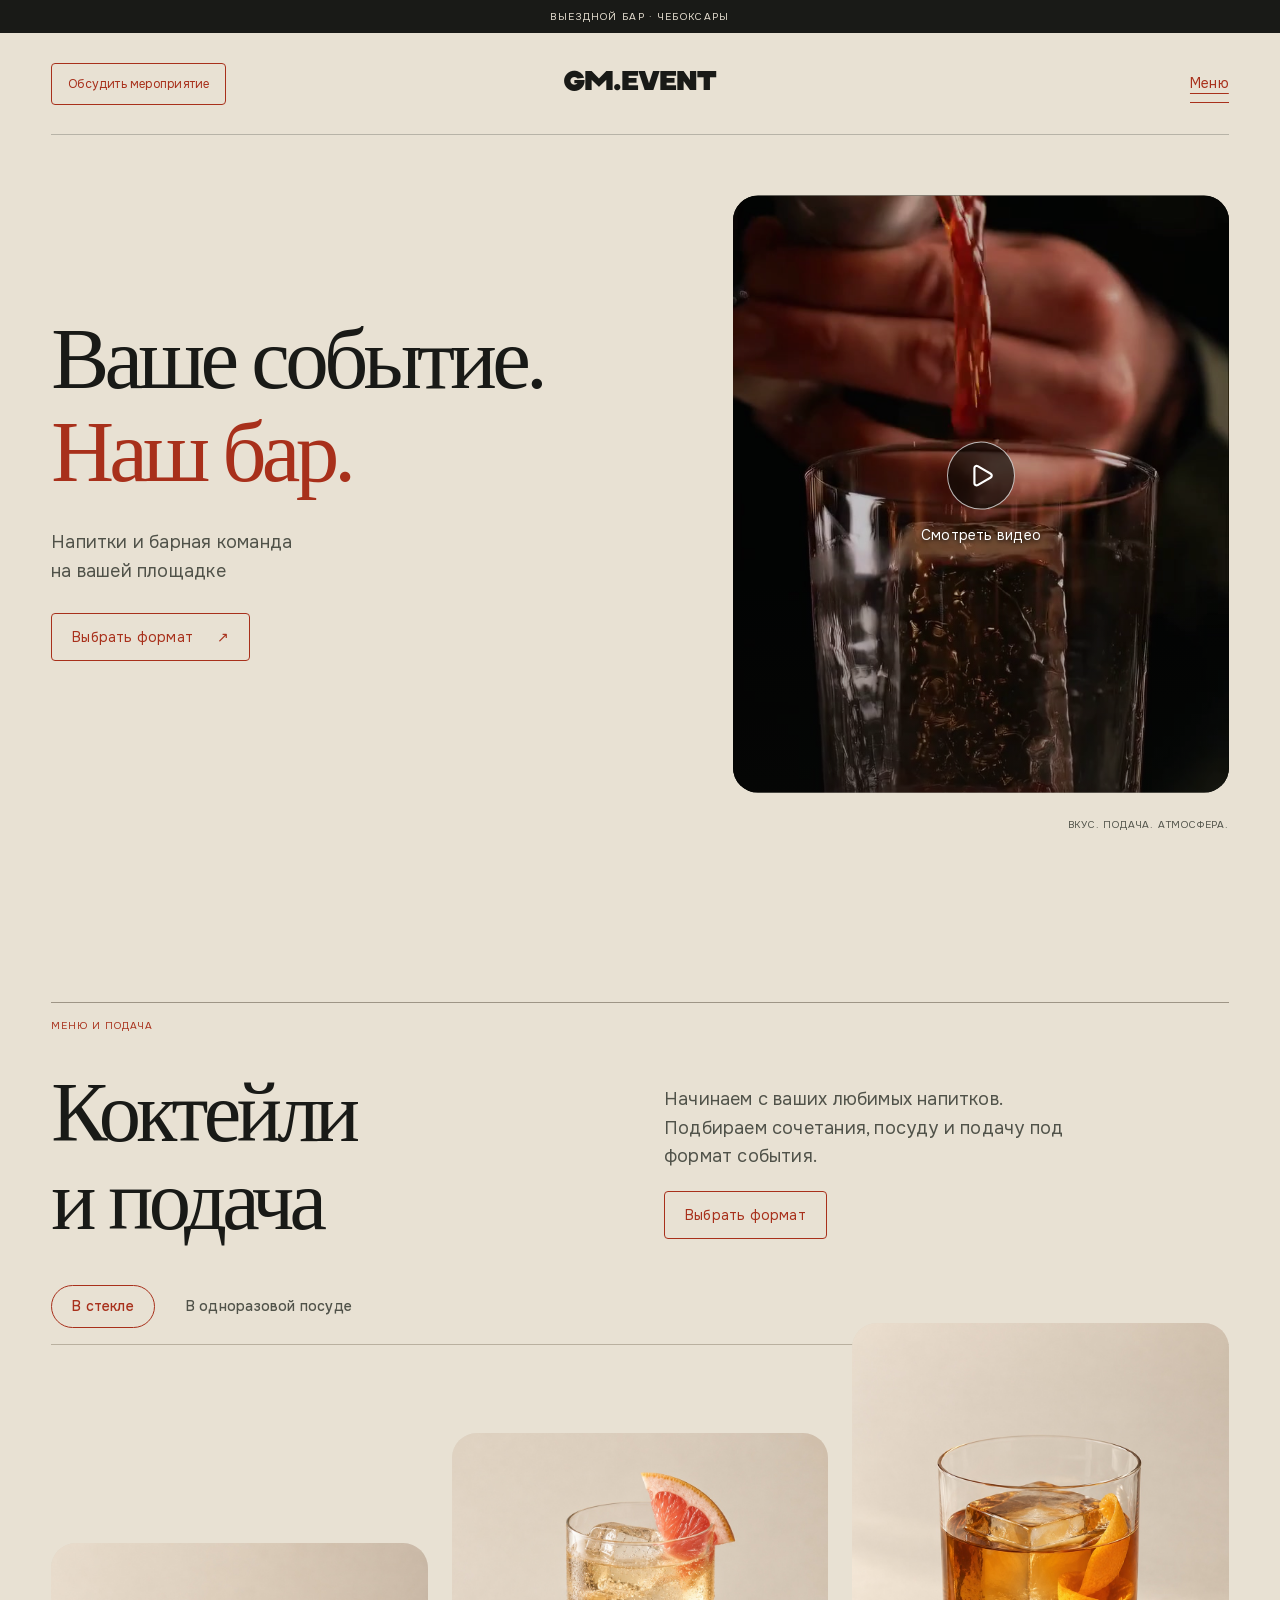
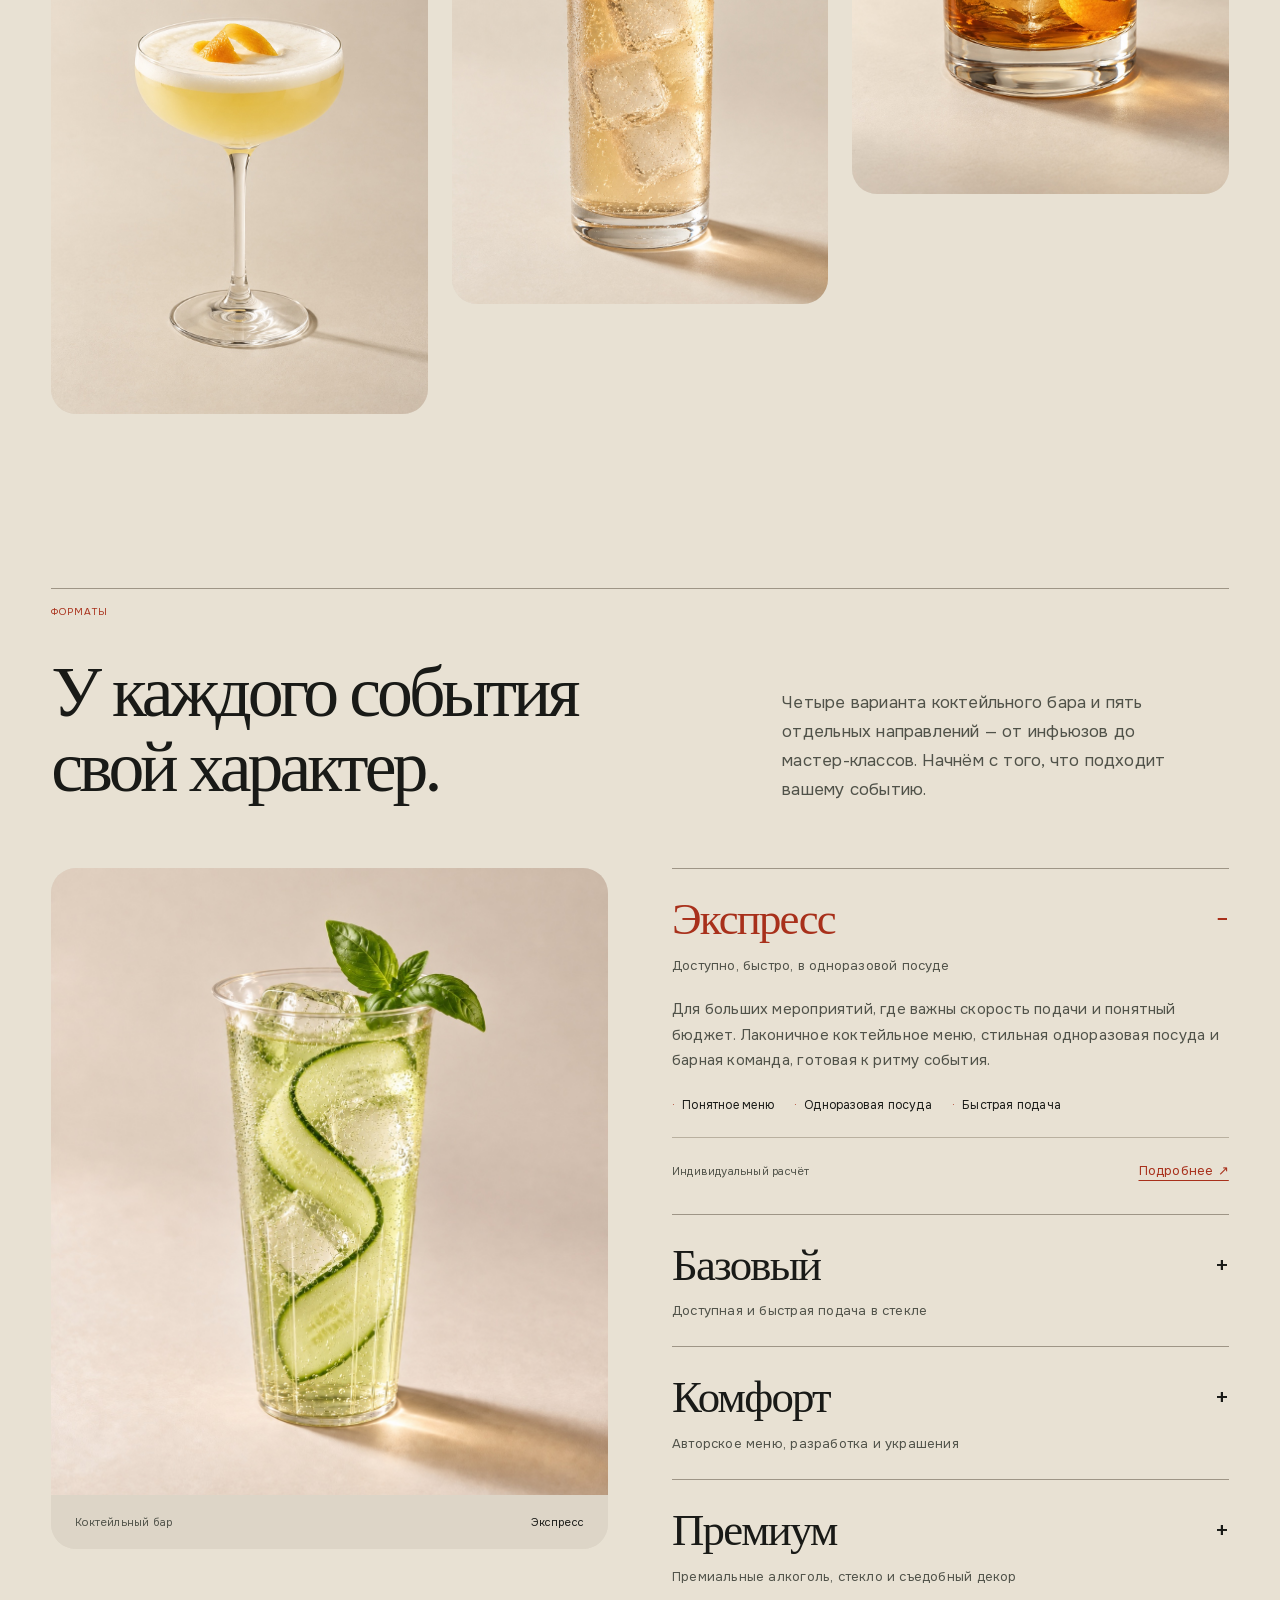
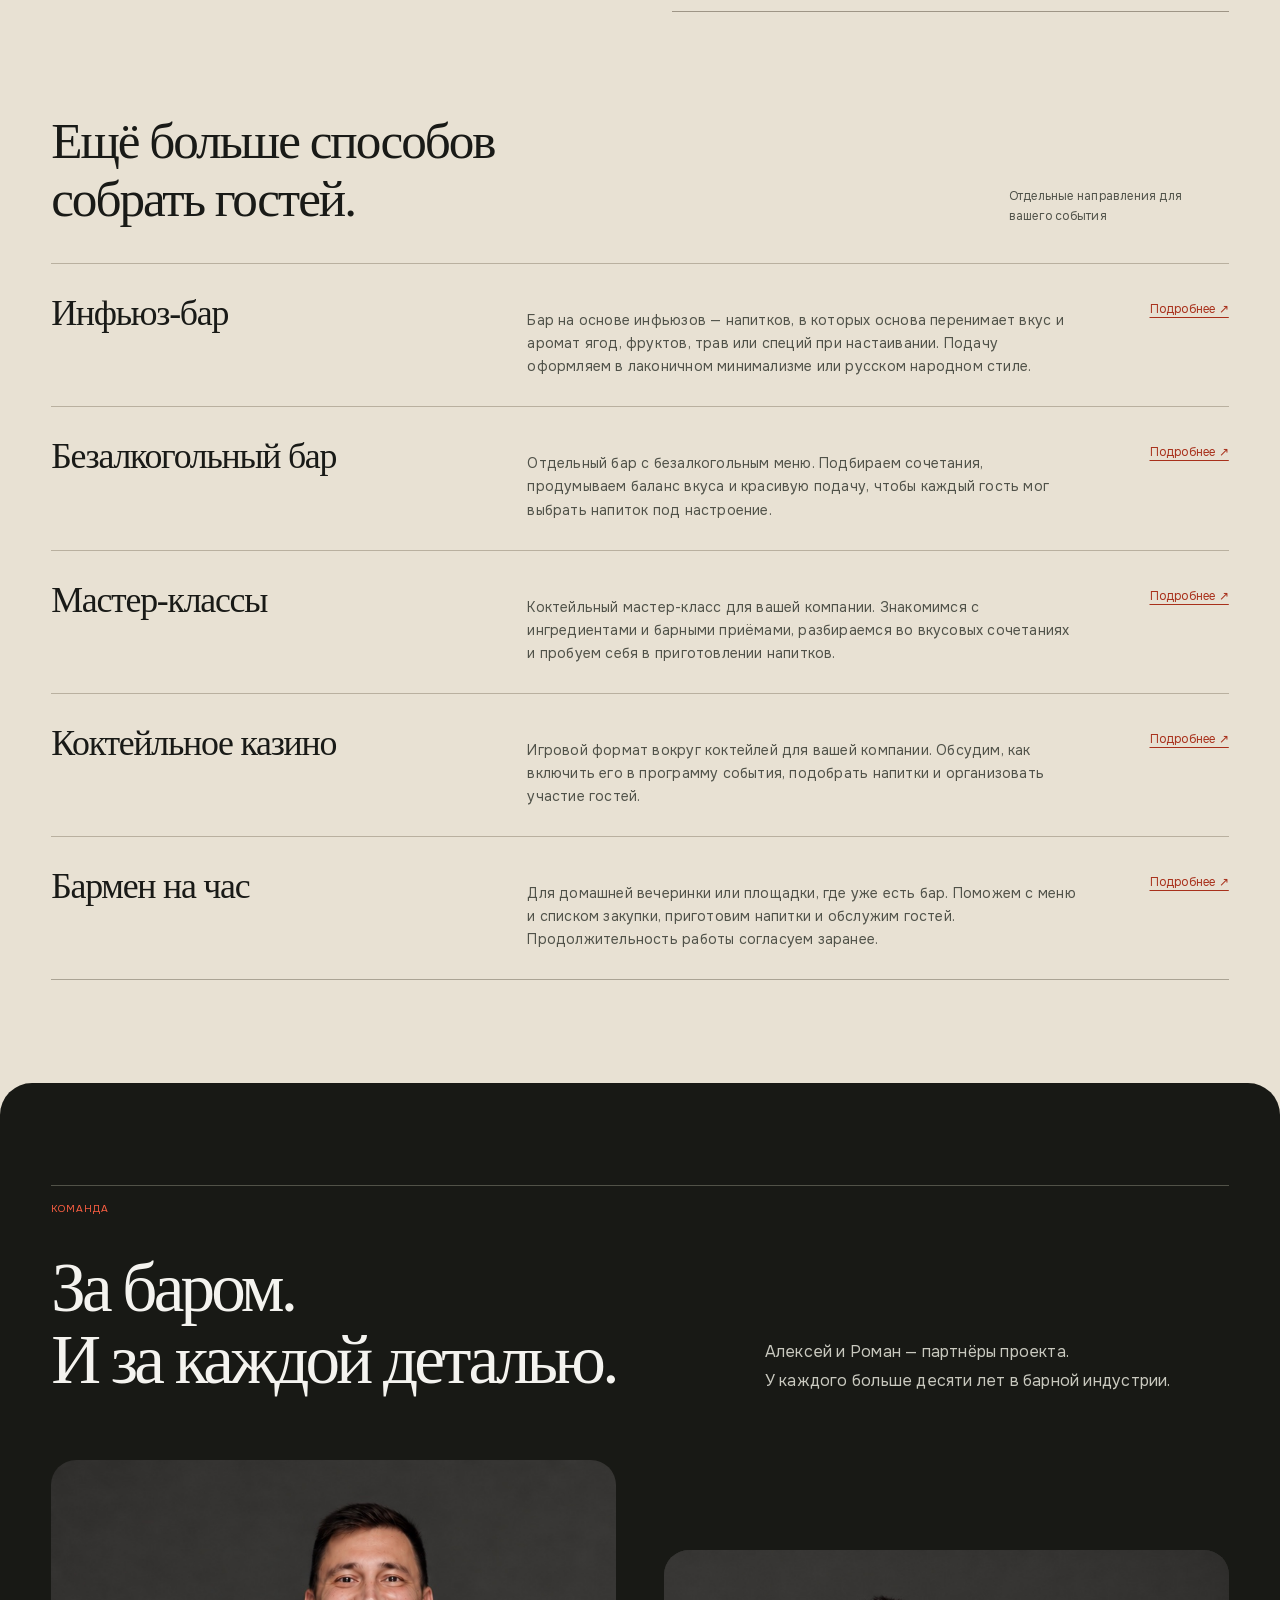
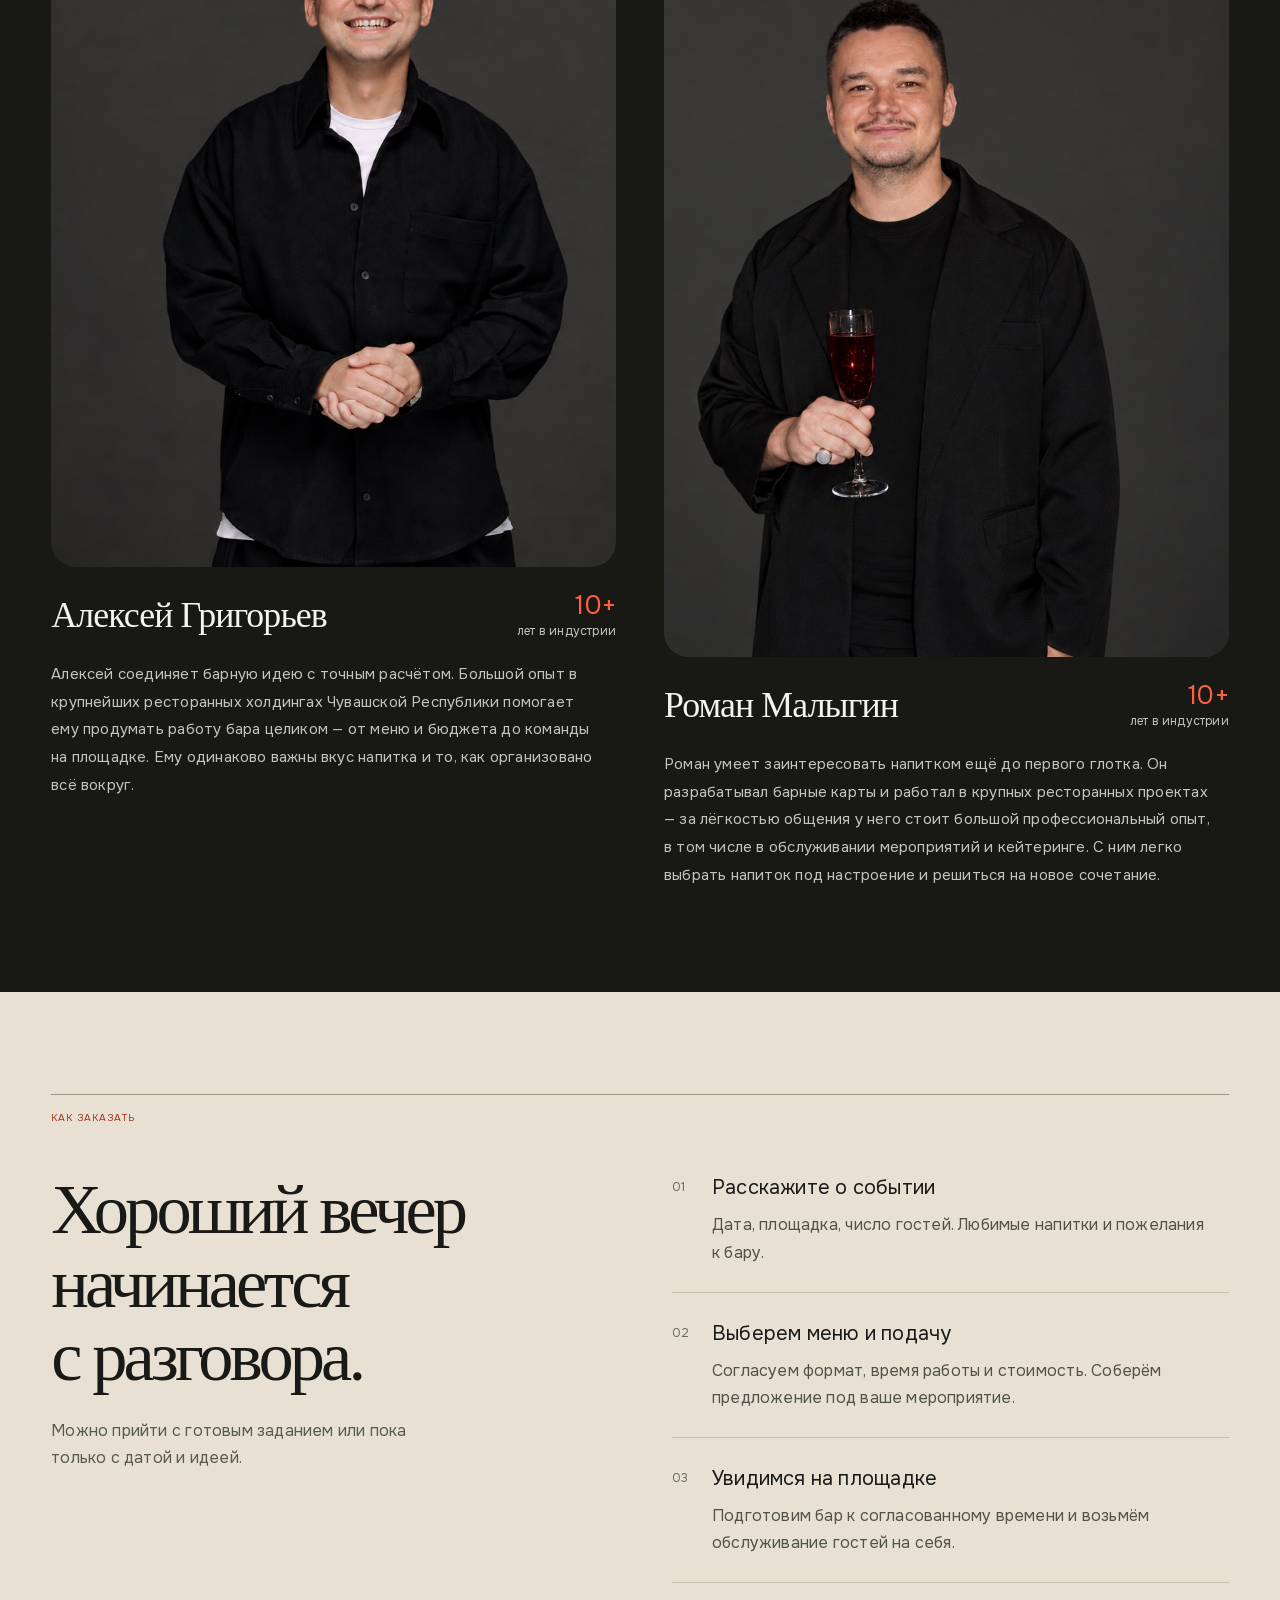
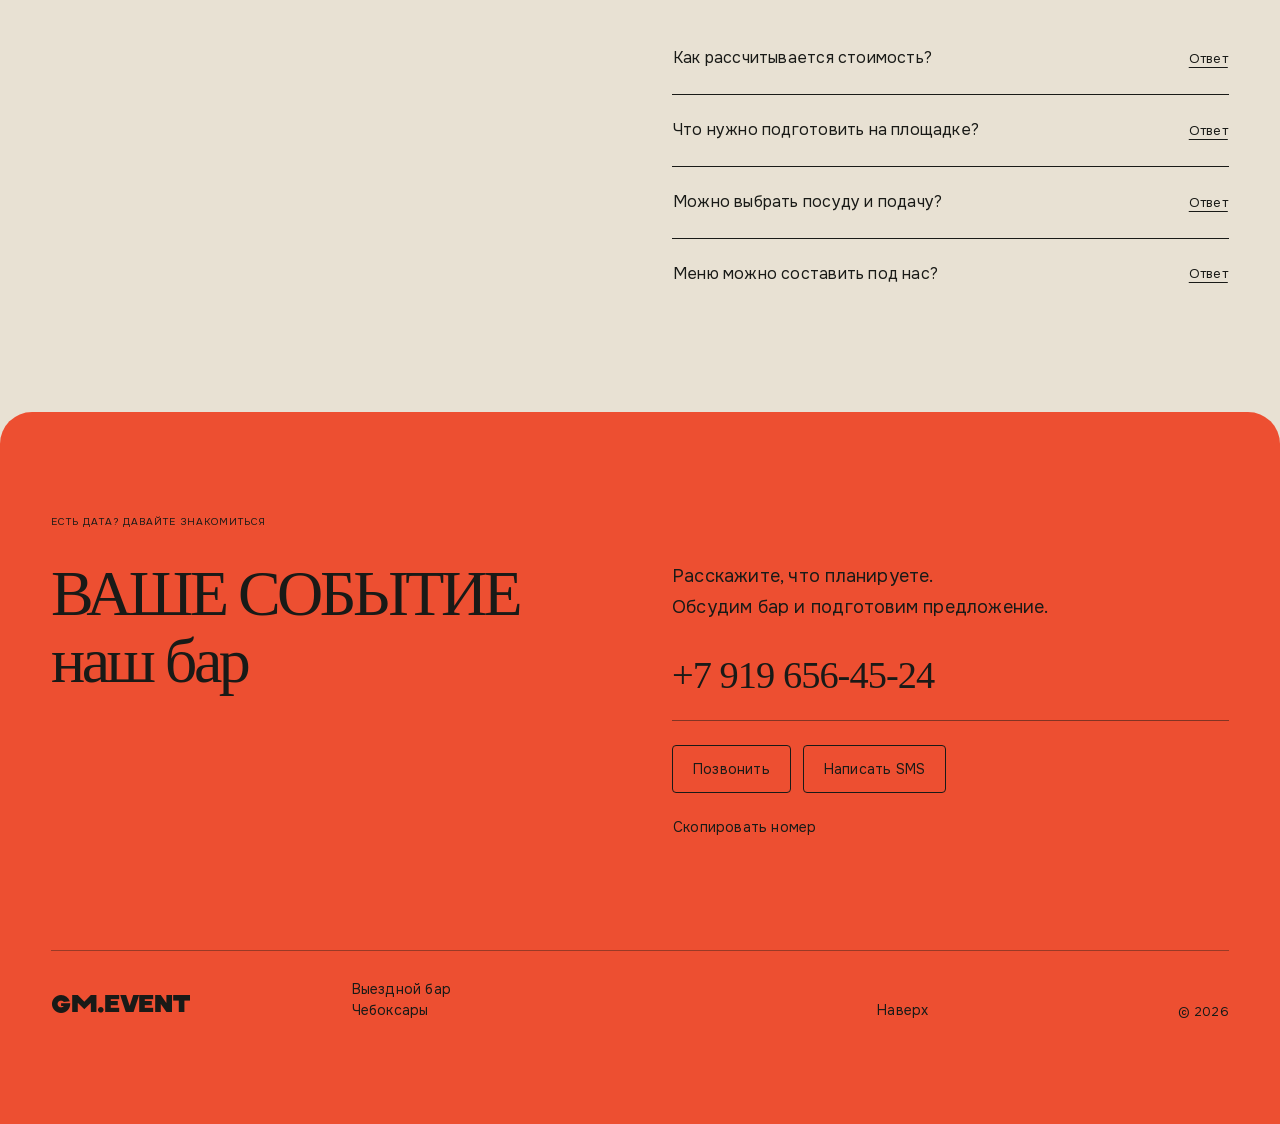
==== commit cf890939: "Remove hero overlay and add continuous scroll motion to cocktail gallery" ====
--- a/index.html
+++ b/index.html
@@ -1 +1 @@
-<!doctype html><html lang="ru"><head><meta charset="utf-8"><meta name="viewport" content="width=device-width,initial-scale=1"><meta name="robots" content="noindex,nofollow"><title>GM.EVENT — бар для вашего события</title><meta name="description" content="Экспресс, Базовый, Комфорт, Премиум, инфьюз-бар, безалкогольный бар, мастер-классы, коктейльное казино и бармен на час. GM.EVENT, Чебоксары."><link rel="icon" href="[data-uri]"><link rel="stylesheet" href="./bar-style-2ee8c61075d7.css"></head><body style="--font-body:Onest;--font-logo:RAYDIS;--font-script:Cormorant Garamond"><div id="root" data-page=""><link rel="preload" as="image" href="./asset-coupe-v1-a9d5fb5de2.jpg"/><main class="bar-site"><a class="skip-link" href="#presentation">К содержанию</a><section class="hero" id="home" aria-labelledby="hero-title"><div class="announcement">Выездной бар · Чебоксары</div><header class="header wrap"><a class="action-button header-cta" href="#contact"><span>Обсудить мероприятие</span></a><a href="./#home" class="monogram" aria-label="GM.EVENT — на главную">GM.EVENT</a><button type="button" class="menu-toggle" aria-haspopup="dialog" aria-expanded="false" aria-controls="site-menu">Меню</button></header><dialog id="site-menu" class="site-menu" aria-labelledby="site-menu-title"><div class="menu-layout wrap"><div class="menu-top"><a href="./#home" class="monogram" aria-label="GM.EVENT — на главную">GM.EVENT</a><button type="button" class="menu-close">Закрыть меню</button></div><nav class="menu-products" aria-labelledby="site-menu-title"><p class="eyebrow" id="site-menu-title">ВЫБЕРИТЕ ФОРМАТ</p><a href="./express/"><span class="menu-product-name">Экспресс</span></a><a href="./basic/"><span class="menu-product-name">Базовый</span></a><a href="./comfort/"><span class="menu-product-name">Комфорт</span></a><a href="./premium/"><span class="menu-product-name">Премиум</span></a><a href="./infuse-bar/"><span class="menu-product-name">Инфьюз-бар</span></a><a href="./alcohol-free-bar/"><span class="menu-product-name">Безалкогольный бар</span></a><a href="./masterclasses/"><span class="menu-product-name">Мастер-классы</span></a><a href="./cocktail-casino/"><span class="menu-product-name">Коктейльное казино</span></a><a href="./bartender/"><span class="menu-product-name">Бармен на час</span></a></nav><nav class="menu-secondary" aria-label="Разделы сайта"><a href="./#presentation">Подача</a><a href="./#team">Команда</a><a href="#contact">Контакты</a></nav></div></dialog><div class="hero-layout wrap"><div class="hero-intro" data-depth="-34"><h1 id="hero-title"><span class="hero-line">Ваше событие.</span><span class="hero-line hero-line-script">Наш бар.</span></h1></div><div class="hero-bottom"><div><p>Напитки и барная команда<br/>на вашей площадке</p><a href="#formats" class="action-button outline-button hero-action">Выбрать формат <span aria-hidden="true">↗</span></a></div></div><div class="hero-stage"><div class="hero-video-plane" data-depth="64"><div class="hero-media"><div class="hero-film" aria-hidden="true"><video autoPlay="" muted="" playsInline="" loop="" preload="auto" tabindex="-1" poster="./asset-hero-video-poster-0232e0870b.jpg"><source media="(max-width: 640px)" src="./hero-bar-mobile-v6.mp4" type="video/mp4"/><source src="./hero-bar-desktop-v6.mp4" type="video/mp4"/></video></div><button type="button" tabindex="0" data-slot="button" aria-label="Смотреть видео" class="group/button inline-flex shrink-0 items-center justify-center rounded-lg border border-transparent bg-clip-padding text-sm font-medium whitespace-nowrap transition-all outline-none select-none focus-visible:border-ring focus-visible:ring-3 focus-visible:ring-ring/50 active:not-aria-[haspopup]:translate-y-px disabled:pointer-events-none disabled:opacity-50 aria-invalid:border-destructive aria-invalid:ring-3 aria-invalid:ring-destructive/20 dark:aria-invalid:border-destructive/50 dark:aria-invalid:ring-destructive/40 [&amp;_svg]:pointer-events-none [&amp;_svg]:shrink-0 [&amp;_svg:not([class*=&#x27;size-&#x27;])]:size-4 hover:bg-muted hover:text-foreground aria-expanded:bg-muted aria-expanded:text-foreground dark:hover:bg-muted/50 h-8 gap-1.5 px-2.5 has-data-[icon=inline-end]:pr-2 has-data-[icon=inline-start]:pl-2 film-toggle"><svg xmlns="http://www.w3.org/2000/svg" width="15" height="15" viewBox="0 0 24 24" fill="none" stroke="currentColor" stroke-width="2" stroke-linecap="round" stroke-linejoin="round" class="lucide lucide-play" aria-hidden="true"><path d="M5 5a2 2 0 0 1 3.008-1.728l11.997 6.998a2 2 0 0 1 .003 3.458l-12 7A2 2 0 0 1 5 19z"></path></svg><span>Загрузка…</span></button></div></div><figure class="hero-still" data-depth="-90"><img src="./asset-coupe-v1-a9d5fb5de2.jpg" width="1122" height="1402" alt="Коктейль с пеной и цедрой в тонком бокале"/></figure><div class="hero-caption">Вкус. Подача. Атмосфера.</div></div></div></section><section class="presentation wrap section" id="presentation" aria-labelledby="presentation-title"><div class="section-top"><p class="eyebrow dark-label"><span class="section-number">01</span> МЕНЮ И ПОДАЧА</p></div><div class="gallery-heading" data-reveal="true"><h2 id="presentation-title" class="paired-heading" aria-label="Коктейли и подача"><span class="heading-line">Коктейли</span><span class="section-script">и подача</span></h2><div class="gallery-intro"><p>Начинаем с ваших любимых напитков. Подбираем сочетания, посуду и подачу под формат события.</p><a class="action-button outline-button" href="#formats">Выбрать формат</a></div></div><fieldset class="drinkware-options" aria-label="Посуда для подачи"><button type="button" aria-pressed="true" aria-controls="cocktail-gallery">В стекле</button><button type="button" aria-pressed="false" aria-controls="cocktail-gallery">В одноразовой посуде</button></fieldset><div class="cocktail-gallery" id="cocktail-gallery" aria-label="Коктейли в стекле"><figure class="cocktail-card" data-reveal="true"><img src="./asset-coupe-v1-a9d5fb5de2.jpg" alt="Светлый коктейль с пеной и цедрой в тонком бокале на ножке" width="1122" height="1402" loading="lazy"/></figure><figure class="cocktail-card" data-reveal="true"><img src="./asset-highball-v1-2c696b7634.jpg" alt="Золотистый коктейль со льдом и грейпфрутом в высоком бокале" width="1122" height="1402" loading="lazy"/></figure><figure class="cocktail-card" data-reveal="true"><img src="./asset-rocks-v1-5a23c791d7.jpg" alt="Янтарный коктейль с крупным кубом льда и цедрой в низком бокале" width="1122" height="1402" loading="lazy"/></figure></div></section><section class="formats wrap section" id="formats" aria-labelledby="formats-title"><div class="section-top"><p class="eyebrow dark-label"><span class="section-number">02</span> ФОРМАТЫ</p></div><div class="formats-heading" data-reveal="true"><h2 id="formats-title">У каждого события<br/>свой характер.</h2><p>Четыре варианта коктейльного бара и пять отдельных направлений — от инфьюзов до мастер-классов. Начнём с того, что подходит вашему событию.</p></div><div class="format-studio"><figure class="format-preview"><img src="./asset-disposable-cucumber-v2-c8f4249dd3.jpg" alt="Светлый напиток с огурцом в прозрачной одноразовой посуде" width="1122" height="1402" loading="lazy"/><figcaption><span>Коктейльный бар</span><span>Экспресс</span></figcaption></figure><div class="tariff-list" aria-label="Тарифы коктейльного бара"><article class="tariff is-selected"><h3><button type="button" id="tariff-express" aria-expanded="true" aria-controls="panel-express"><span>Экспресс</span><span class="tariff-symbol" aria-hidden="true">−</span></button></h3><p class="tariff-short">Доступно, быстро, в одноразовой посуде</p><div class="tariff-panel" id="panel-express" role="region" aria-labelledby="tariff-express"><p>Для больших мероприятий, где важны скорость подачи и понятный бюджет. Лаконичное коктейльное меню, стильная одноразовая посуда и барная команда, готовая к ритму события.</p><ul><li>Понятное меню</li><li>Одноразовая посуда</li><li>Быстрая подача</li></ul><div class="tariff-bottom"><span>Индивидуальный расчёт</span><a href="./express/" class="editorial-link">Подробнее ↗</a></div></div></article><article class="tariff"><h3><button type="button" id="tariff-basic" aria-expanded="false" aria-controls="panel-basic"><span>Базовый</span><span class="tariff-symbol" aria-hidden="true">+</span></button></h3><p class="tariff-short">Доступная и быстрая подача в стекле</p><div class="tariff-panel" id="panel-basic" role="region" aria-labelledby="tariff-basic" hidden=""><p>Принцип «Экспресса» с подачей в стекле: понятное меню, внимание к скорости обслуживания и доступный формат для большого события. Для тех, кому важен привычный барный бокал.</p><ul><li>Лаконичное меню</li><li>Стеклянные бокалы</li><li>Работа бара</li></ul><div class="tariff-bottom"><span>Индивидуальный расчёт</span><a href="./basic/" class="editorial-link">Подробнее ↗</a></div></div></article><article class="tariff"><h3><button type="button" id="tariff-comfort" aria-expanded="false" aria-controls="panel-comfort"><span>Комфорт</span><span class="tariff-symbol" aria-hidden="true">+</span></button></h3><p class="tariff-short">Авторское меню, разработка и украшения</p><div class="tariff-panel" id="panel-comfort" role="region" aria-labelledby="tariff-comfort" hidden=""><p>Бар с авторским направлением: разрабатываем коктейльное меню под ваше событие, продумываем сочетания и украшения. Вкус и подача становятся частью общей идеи вечера.</p><ul><li>Авторское направление</li><li>Разработка меню</li><li>Украшения</li></ul><div class="tariff-bottom"><span>Индивидуальный расчёт</span><a href="./comfort/" class="editorial-link">Подробнее ↗</a></div></div></article><article class="tariff"><h3><button type="button" id="tariff-premium" aria-expanded="false" aria-controls="panel-premium"><span>Премиум</span><span class="tariff-symbol" aria-hidden="true">+</span></button></h3><p class="tariff-short">Премиальные алкоголь, стекло и съедобный декор</p><div class="tariff-panel" id="panel-premium" role="region" aria-labelledby="tariff-premium" hidden=""><p>Авторское меню и индивидуальная разработка, как в «Комфорте», с премиальным алкоголем и стеклом. Подачу дополняем кондитерской печатью, декором из мастики, съедобными цветами и крастами.</p><ul><li>Премиальный алкоголь</li><li>Премиальное стекло</li><li>Съедобный декор</li></ul><div class="tariff-bottom"><span>Индивидуальный расчёт</span><a href="./premium/" class="editorial-link">Подробнее ↗</a></div></div></article></div></div><div class="additional-heading"><h3>Ещё больше способов<br/>собрать гостей.</h3><p>Отдельные направления для вашего события</p></div><nav class="service-links additional-services" aria-label="Дополнительные форматы"><a class="service-page-link" href="./infuse-bar/"><div class="service-link-copy"><h3>Инфьюз-бар</h3><p>Бар на основе инфьюзов — напитков, в которых основа перенимает вкус и аромат ягод, фруктов, трав или специй при настаивании. Подачу оформляем в лаконичном минимализме или русском народном стиле.</p></div><span class="service-link-label">Подробнее ↗</span></a><a class="service-page-link" href="./alcohol-free-bar/"><div class="service-link-copy"><h3>Безалкогольный бар</h3><p>Отдельный бар с безалкогольным меню. Подбираем сочетания, продумываем баланс вкуса и красивую подачу, чтобы каждый гость мог выбрать напиток под настроение.</p></div><span class="service-link-label">Подробнее ↗</span></a><a class="service-page-link" href="./masterclasses/"><div class="service-link-copy"><h3>Мастер-классы</h3><p>Коктейльный мастер-класс для вашей компании. Знакомимся с ингредиентами и барными приёмами, разбираемся во вкусовых сочетаниях и пробуем себя в приготовлении напитков.</p></div><span class="service-link-label">Подробнее ↗</span></a><a class="service-page-link" href="./cocktail-casino/"><div class="service-link-copy"><h3>Коктейльное казино</h3><p>Игровой формат вокруг коктейлей для вашей компании. Обсудим, как включить его в программу события, подобрать напитки и организовать участие гостей.</p></div><span class="service-link-label">Подробнее ↗</span></a><a class="service-page-link" href="./bartender/"><div class="service-link-copy"><h3>Бармен на час</h3><p>Для домашней вечеринки или площадки, где уже есть бар. Поможем с меню и списком закупки, приготовим напитки и обслужим гостей. Продолжительность работы согласуем заранее.</p></div><span class="service-link-label">Подробнее ↗</span></a></nav></section><section class="team dark" id="team" aria-labelledby="team-title"><div class="wrap section"><div class="section-top"><p class="eyebrow"><span class="section-number">03</span> КОМАНДА</p></div><div class="team-heading" data-reveal="true"><h2 id="team-title">За баром.<br/>И за каждой деталью.</h2><p>Алексей и Роман — партнёры проекта.<br/>У каждого больше десяти лет в барной индустрии.</p></div><div class="founders-grid"><article class="founder" data-reveal="true"><div class="founder-photo alex paired-portrait"><img src="./asset-team-portraits-alex-tone-v4-8f4a0aaccf.jpg" alt="Алексей Григорьев — партнёр проекта" width="1584" height="993" loading="lazy"/></div><div class="founder-title"><h3>Алексей Григорьев</h3><span><strong>10+</strong>лет в индустрии</span></div><p>Алексей соединяет барную идею с точным расчётом. Большой опыт в крупнейших ресторанных холдингах Чувашской Республики помогает ему продумать работу бара целиком — от меню и бюджета до команды на площадке. Ему одинаково важны вкус напитка и то, как организовано всё вокруг.</p></article><article class="founder" data-reveal="true"><div class="founder-photo roman paired-portrait"><img src="./asset-team-portraits-diptych-v3-ca0f97ed26.jpg" alt="Роман Малыгин — партнёр проекта" width="1586" height="992" loading="lazy"/></div><div class="founder-title"><h3>Роман Малыгин</h3><span><strong>10+</strong>лет в индустрии</span></div><p>Роман умеет заинтересовать напитком ещё до первого глотка. Он разрабатывал барные карты и работал в крупных ресторанных проектах — за лёгкостью общения у него стоит большой профессиональный опыт, в том числе в обслуживании мероприятий и кейтеринге. С ним легко выбрать напиток под настроение и решиться на новое сочетание.</p></article></div></div></section><section class="how wrap section" id="how" aria-labelledby="how-title"><div class="section-top"><p class="eyebrow dark-label"><span class="section-number">04</span> КАК ЗАКАЗАТЬ</p></div><div class="how-grid"><div data-reveal="true"><h2 id="how-title">Хороший вечер<br/>начинается<br/>с разговора.</h2><p class="how-intro">Можно прийти с готовым заданием или пока только с датой и идеей.</p></div><div class="how-content"><ol class="steps"><li><span>01</span><div><h3>Расскажите о событии</h3><p>Дата, площадка, число гостей. Любимые напитки и пожелания к бару.</p></div></li><li><span>02</span><div><h3>Выберем меню и подачу</h3><p>Согласуем формат, время работы и стоимость. Соберём предложение под ваше мероприятие.</p></div></li><li><span>03</span><div><h3>Увидимся на площадке</h3><p>Подготовим бар к согласованному времени и возьмём обслуживание гостей на себя.</p></div></li></ol><div data-orientation="vertical" data-slot="accordion" class="flex w-full flex-col faq"><div data-orientation="vertical" data-hidden="" data-index="-1" data-closed="" data-slot="accordion-item" class="not-last:border-b"><h3 data-orientation="vertical" data-hidden="" data-index="-1" data-closed="" class="flex"><button type="button" data-value="" data-orientation="vertical" data-hidden="" data-index="-1" tabindex="0" aria-disabled="false" aria-expanded="false" id="base-ui-_R_qmH2_" data-slot="accordion-trigger" class="focus-visible:ring-ring/50 focus-visible:border-ring focus-visible:after:border-ring **:data-[slot=accordion-trigger-icon]:text-muted-foreground rounded-lg py-2.5 text-left text-sm font-medium hover:underline focus-visible:ring-3 **:data-[slot=accordion-trigger-icon]:ml-auto **:data-[slot=accordion-trigger-icon]:size-4 group/accordion-trigger relative flex flex-1 items-start justify-between border border-transparent transition-all outline-none aria-disabled:pointer-events-none aria-disabled:opacity-50 faq-trigger">Как рассчитывается стоимость?<span class="accordion-state" aria-hidden="true"><span class="when-closed">Ответ</span><span class="when-open">Скрыть</span></span></button></h3></div><div data-orientation="vertical" data-hidden="" data-index="-1" data-closed="" data-slot="accordion-item" class="not-last:border-b"><h3 data-orientation="vertical" data-hidden="" data-index="-1" data-closed="" class="flex"><button type="button" data-value="" data-orientation="vertical" data-hidden="" data-index="-1" tabindex="0" aria-disabled="false" aria-expanded="false" id="base-ui-_R_1amH2_" data-slot="accordion-trigger" class="focus-visible:ring-ring/50 focus-visible:border-ring focus-visible:after:border-ring **:data-[slot=accordion-trigger-icon]:text-muted-foreground rounded-lg py-2.5 text-left text-sm font-medium hover:underline focus-visible:ring-3 **:data-[slot=accordion-trigger-icon]:ml-auto **:data-[slot=accordion-trigger-icon]:size-4 group/accordion-trigger relative flex flex-1 items-start justify-between border border-transparent transition-all outline-none aria-disabled:pointer-events-none aria-disabled:opacity-50 faq-trigger">Что нужно подготовить на площадке?<span class="accordion-state" aria-hidden="true"><span class="when-closed">Ответ</span><span class="when-open">Скрыть</span></span></button></h3></div><div data-orientation="vertical" data-hidden="" data-index="-1" data-closed="" data-slot="accordion-item" class="not-last:border-b"><h3 data-orientation="vertical" data-hidden="" data-index="-1" data-closed="" class="flex"><button type="button" data-value="" data-orientation="vertical" data-hidden="" data-index="-1" tabindex="0" aria-disabled="false" aria-expanded="false" id="base-ui-_R_1qmH2_" data-slot="accordion-trigger" class="focus-visible:ring-ring/50 focus-visible:border-ring focus-visible:after:border-ring **:data-[slot=accordion-trigger-icon]:text-muted-foreground rounded-lg py-2.5 text-left text-sm font-medium hover:underline focus-visible:ring-3 **:data-[slot=accordion-trigger-icon]:ml-auto **:data-[slot=accordion-trigger-icon]:size-4 group/accordion-trigger relative flex flex-1 items-start justify-between border border-transparent transition-all outline-none aria-disabled:pointer-events-none aria-disabled:opacity-50 faq-trigger">Можно выбрать посуду и подачу?<span class="accordion-state" aria-hidden="true"><span class="when-closed">Ответ</span><span class="when-open">Скрыть</span></span></button></h3></div><div data-orientation="vertical" data-hidden="" data-index="-1" data-closed="" data-slot="accordion-item" class="not-last:border-b"><h3 data-orientation="vertical" data-hidden="" data-index="-1" data-closed="" class="flex"><button type="button" data-value="" data-orientation="vertical" data-hidden="" data-index="-1" tabindex="0" aria-disabled="false" aria-expanded="false" id="base-ui-_R_2amH2_" data-slot="accordion-trigger" class="focus-visible:ring-ring/50 focus-visible:border-ring focus-visible:after:border-ring **:data-[slot=accordion-trigger-icon]:text-muted-foreground rounded-lg py-2.5 text-left text-sm font-medium hover:underline focus-visible:ring-3 **:data-[slot=accordion-trigger-icon]:ml-auto **:data-[slot=accordion-trigger-icon]:size-4 group/accordion-trigger relative flex flex-1 items-start justify-between border border-transparent transition-all outline-none aria-disabled:pointer-events-none aria-disabled:opacity-50 faq-trigger">Меню можно составить под нас?<span class="accordion-state" aria-hidden="true"><span class="when-closed">Ответ</span><span class="when-open">Скрыть</span></span></button></h3></div></div></div></div></section><footer class="contact" id="contact"><div class="wrap section"><p class="eyebrow">ЕСТЬ ДАТА? ДАВАЙТЕ ЗНАКОМИТЬСЯ</p><div class="contact-grid"><div class="contact-title"><h2 class="paired-heading"><span class="heading-line">ВАШЕ СОБЫТИЕ</span><span class="section-script">наш бар</span></h2></div><div class="contact-info"><p>Расскажите, что планируете.<br/>Обсудим бар и подготовим предложение.</p><a class="phone-link" href="tel:+79196564524">+7 919 656-45-24</a><div class="contact-actions"><a class="action-button contact-button" href="tel:+79196564524">Позвонить</a><a class="action-button contact-button outline-button" href="sms:+79196564524?body=%D0%97%D0%B4%D1%80%D0%B0%D0%B2%D1%81%D1%82%D0%B2%D1%83%D0%B9%D1%82%D0%B5!%20%D0%A5%D0%BE%D1%82%D0%B8%D0%BC%20%D0%BE%D0%B1%D1%81%D1%83%D0%B4%D0%B8%D1%82%D1%8C%20%D0%B1%D0%B0%D1%80%20%D0%B4%D0%BB%D1%8F%20%D0%BC%D0%B5%D1%80%D0%BE%D0%BF%D1%80%D0%B8%D1%8F%D1%82%D0%B8%D1%8F.%20%D0%94%D0%B0%D1%82%D0%B0%3A%20.%20%D0%93%D0%BE%D1%81%D1%82%D0%B5%D0%B9%3A%20.%20%D0%9F%D0%BB%D0%BE%D1%89%D0%B0%D0%B4%D0%BA%D0%B0%3A%20.">Написать SMS</a></div><button type="button" tabindex="0" data-slot="button" class="group/button inline-flex shrink-0 items-center justify-center rounded-lg border border-transparent bg-clip-padding text-sm font-medium whitespace-nowrap transition-all outline-none select-none focus-visible:border-ring focus-visible:ring-3 focus-visible:ring-ring/50 active:not-aria-[haspopup]:translate-y-px disabled:pointer-events-none disabled:opacity-50 aria-invalid:border-destructive aria-invalid:ring-3 aria-invalid:ring-destructive/20 dark:aria-invalid:border-destructive/50 dark:aria-invalid:ring-destructive/40 [&amp;_svg]:pointer-events-none [&amp;_svg]:shrink-0 [&amp;_svg:not([class*=&#x27;size-&#x27;])]:size-4 hover:bg-muted hover:text-foreground aria-expanded:bg-muted aria-expanded:text-foreground dark:hover:bg-muted/50 h-8 gap-1.5 px-2.5 has-data-[icon=inline-end]:pr-2 has-data-[icon=inline-start]:pl-2 copy-phone">Скопировать номер</button><output class="copy-status" aria-live="polite"></output></div></div><div class="footer-bottom"><a href="./#home" class="brand" aria-label="GM.EVENT — на главную">GM.EVENT</a><p>Выездной бар<br/>Чебоксары</p><a href="#home">Наверх</a><span>© 2026</span></div></div></footer></main></div><script defer src="./bar-app-a4823ba72159.js"></script></body></html>+<!doctype html><html lang="ru"><head><meta charset="utf-8"><meta name="viewport" content="width=device-width,initial-scale=1"><meta name="robots" content="noindex,nofollow"><title>GM.EVENT — бар для вашего события</title><meta name="description" content="Экспресс, Базовый, Комфорт, Премиум, инфьюз-бар, безалкогольный бар, мастер-классы, коктейльное казино и бармен на час. GM.EVENT, Чебоксары."><link rel="icon" href="[data-uri]"><link rel="stylesheet" href="./bar-style-3c5023ee49a8.css"></head><body style="--font-body:Onest;--font-logo:RAYDIS;--font-script:Cormorant Garamond"><div id="root" data-page=""><main class="bar-site"><a class="skip-link" href="#presentation">К содержанию</a><section class="hero" id="home" aria-labelledby="hero-title"><div class="announcement">Выездной бар · Чебоксары</div><header class="header wrap"><a class="action-button header-cta" href="#contact"><span>Обсудить мероприятие</span></a><a href="./#home" class="monogram" aria-label="GM.EVENT — на главную">GM.EVENT</a><button type="button" class="menu-toggle" aria-haspopup="dialog" aria-expanded="false" aria-controls="site-menu">Меню</button></header><dialog id="site-menu" class="site-menu" aria-labelledby="site-menu-title"><div class="menu-layout wrap"><div class="menu-top"><a href="./#home" class="monogram" aria-label="GM.EVENT — на главную">GM.EVENT</a><button type="button" class="menu-close">Закрыть меню</button></div><nav class="menu-products" aria-labelledby="site-menu-title"><p class="eyebrow" id="site-menu-title">ВЫБЕРИТЕ ФОРМАТ</p><a href="./express/"><span class="menu-product-name">Экспресс</span></a><a href="./basic/"><span class="menu-product-name">Базовый</span></a><a href="./comfort/"><span class="menu-product-name">Комфорт</span></a><a href="./premium/"><span class="menu-product-name">Премиум</span></a><a href="./infuse-bar/"><span class="menu-product-name">Инфьюз-бар</span></a><a href="./alcohol-free-bar/"><span class="menu-product-name">Безалкогольный бар</span></a><a href="./masterclasses/"><span class="menu-product-name">Мастер-классы</span></a><a href="./cocktail-casino/"><span class="menu-product-name">Коктейльное казино</span></a><a href="./bartender/"><span class="menu-product-name">Бармен на час</span></a></nav><nav class="menu-secondary" aria-label="Разделы сайта"><a href="./#presentation">Подача</a><a href="./#team">Команда</a><a href="#contact">Контакты</a></nav></div></dialog><div class="hero-layout wrap"><div class="hero-intro" data-depth="-34"><h1 id="hero-title"><span class="hero-line">Ваше событие.</span><span class="hero-line hero-line-script">Наш бар.</span></h1></div><div class="hero-bottom"><div><p>Напитки и барная команда<br/>на вашей площадке</p><a href="#formats" class="action-button outline-button hero-action">Выбрать формат <span aria-hidden="true">↗</span></a></div></div><div class="hero-stage"><div class="hero-video-plane" data-depth="64"><div class="hero-media"><div class="hero-film" aria-hidden="true"><video autoPlay="" muted="" playsInline="" loop="" preload="auto" tabindex="-1" poster="./asset-hero-video-poster-0232e0870b.jpg"><source media="(max-width: 640px)" src="./hero-bar-mobile-v6.mp4" type="video/mp4"/><source src="./hero-bar-desktop-v6.mp4" type="video/mp4"/></video></div><button type="button" tabindex="0" data-slot="button" aria-label="Смотреть видео" class="group/button inline-flex shrink-0 items-center justify-center rounded-lg border border-transparent bg-clip-padding text-sm font-medium whitespace-nowrap transition-all outline-none select-none focus-visible:border-ring focus-visible:ring-3 focus-visible:ring-ring/50 active:not-aria-[haspopup]:translate-y-px disabled:pointer-events-none disabled:opacity-50 aria-invalid:border-destructive aria-invalid:ring-3 aria-invalid:ring-destructive/20 dark:aria-invalid:border-destructive/50 dark:aria-invalid:ring-destructive/40 [&amp;_svg]:pointer-events-none [&amp;_svg]:shrink-0 [&amp;_svg:not([class*=&#x27;size-&#x27;])]:size-4 hover:bg-muted hover:text-foreground aria-expanded:bg-muted aria-expanded:text-foreground dark:hover:bg-muted/50 h-8 gap-1.5 px-2.5 has-data-[icon=inline-end]:pr-2 has-data-[icon=inline-start]:pl-2 film-toggle"><svg xmlns="http://www.w3.org/2000/svg" width="15" height="15" viewBox="0 0 24 24" fill="none" stroke="currentColor" stroke-width="2" stroke-linecap="round" stroke-linejoin="round" class="lucide lucide-play" aria-hidden="true"><path d="M5 5a2 2 0 0 1 3.008-1.728l11.997 6.998a2 2 0 0 1 .003 3.458l-12 7A2 2 0 0 1 5 19z"></path></svg><span>Загрузка…</span></button></div></div><div class="hero-caption">Вкус. Подача. Атмосфера.</div></div></div></section><section class="presentation wrap section" id="presentation" aria-labelledby="presentation-title"><div class="section-top"><p class="eyebrow dark-label"><span class="section-number">01</span> МЕНЮ И ПОДАЧА</p></div><div class="gallery-heading" data-reveal="true"><h2 id="presentation-title" class="paired-heading" aria-label="Коктейли и подача"><span class="heading-line">Коктейли</span><span class="section-script">и подача</span></h2><div class="gallery-intro"><p>Начинаем с ваших любимых напитков. Подбираем сочетания, посуду и подачу под формат события.</p><a class="action-button outline-button" href="#formats">Выбрать формат</a></div></div><fieldset class="drinkware-options" aria-label="Посуда для подачи"><button type="button" aria-pressed="true" aria-controls="cocktail-gallery">В стекле</button><button type="button" aria-pressed="false" aria-controls="cocktail-gallery">В одноразовой посуде</button></fieldset><div class="cocktail-gallery" id="cocktail-gallery" aria-label="Коктейли в стекле"><figure class="cocktail-card" data-reveal="true" data-scroll-photo="true"><img src="./asset-coupe-v1-a9d5fb5de2.jpg" alt="Светлый коктейль с пеной и цедрой в тонком бокале на ножке" width="1122" height="1402" loading="lazy"/></figure><figure class="cocktail-card" data-reveal="true" data-scroll-photo="true"><img src="./asset-highball-v1-2c696b7634.jpg" alt="Золотистый коктейль со льдом и грейпфрутом в высоком бокале" width="1122" height="1402" loading="lazy"/></figure><figure class="cocktail-card" data-reveal="true" data-scroll-photo="true"><img src="./asset-rocks-v1-5a23c791d7.jpg" alt="Янтарный коктейль с крупным кубом льда и цедрой в низком бокале" width="1122" height="1402" loading="lazy"/></figure></div></section><section class="formats wrap section" id="formats" aria-labelledby="formats-title"><div class="section-top"><p class="eyebrow dark-label"><span class="section-number">02</span> ФОРМАТЫ</p></div><div class="formats-heading" data-reveal="true"><h2 id="formats-title">У каждого события<br/>свой характер.</h2><p>Четыре варианта коктейльного бара и пять отдельных направлений — от инфьюзов до мастер-классов. Начнём с того, что подходит вашему событию.</p></div><div class="format-studio"><figure class="format-preview"><img src="./asset-disposable-cucumber-v2-c8f4249dd3.jpg" alt="Светлый напиток с огурцом в прозрачной одноразовой посуде" width="1122" height="1402" loading="lazy"/><figcaption><span>Коктейльный бар</span><span>Экспресс</span></figcaption></figure><div class="tariff-list" aria-label="Тарифы коктейльного бара"><article data-reveal="true" class="tariff is-selected"><h3><button type="button" id="tariff-express" aria-expanded="true" aria-controls="panel-express"><span>Экспресс</span><span class="tariff-symbol" aria-hidden="true">−</span></button></h3><p class="tariff-short">Доступно, быстро, в одноразовой посуде</p><div class="tariff-panel" id="panel-express" role="region" aria-labelledby="tariff-express"><p>Для больших мероприятий, где важны скорость подачи и понятный бюджет. Лаконичное коктейльное меню, стильная одноразовая посуда и барная команда, готовая к ритму события.</p><ul><li>Понятное меню</li><li>Одноразовая посуда</li><li>Быстрая подача</li></ul><div class="tariff-bottom"><span>Индивидуальный расчёт</span><a href="./express/" class="editorial-link">Подробнее ↗</a></div></div></article><article data-reveal="true" class="tariff"><h3><button type="button" id="tariff-basic" aria-expanded="false" aria-controls="panel-basic"><span>Базовый</span><span class="tariff-symbol" aria-hidden="true">+</span></button></h3><p class="tariff-short">Доступная и быстрая подача в стекле</p><div class="tariff-panel" id="panel-basic" role="region" aria-labelledby="tariff-basic" hidden=""><p>Принцип «Экспресса» с подачей в стекле: понятное меню, внимание к скорости обслуживания и доступный формат для большого события. Для тех, кому важен привычный барный бокал.</p><ul><li>Лаконичное меню</li><li>Стеклянные бокалы</li><li>Работа бара</li></ul><div class="tariff-bottom"><span>Индивидуальный расчёт</span><a href="./basic/" class="editorial-link">Подробнее ↗</a></div></div></article><article data-reveal="true" class="tariff"><h3><button type="button" id="tariff-comfort" aria-expanded="false" aria-controls="panel-comfort"><span>Комфорт</span><span class="tariff-symbol" aria-hidden="true">+</span></button></h3><p class="tariff-short">Авторское меню, разработка и украшения</p><div class="tariff-panel" id="panel-comfort" role="region" aria-labelledby="tariff-comfort" hidden=""><p>Бар с авторским направлением: разрабатываем коктейльное меню под ваше событие, продумываем сочетания и украшения. Вкус и подача становятся частью общей идеи вечера.</p><ul><li>Авторское направление</li><li>Разработка меню</li><li>Украшения</li></ul><div class="tariff-bottom"><span>Индивидуальный расчёт</span><a href="./comfort/" class="editorial-link">Подробнее ↗</a></div></div></article><article data-reveal="true" class="tariff"><h3><button type="button" id="tariff-premium" aria-expanded="false" aria-controls="panel-premium"><span>Премиум</span><span class="tariff-symbol" aria-hidden="true">+</span></button></h3><p class="tariff-short">Премиальные алкоголь, стекло и съедобный декор</p><div class="tariff-panel" id="panel-premium" role="region" aria-labelledby="tariff-premium" hidden=""><p>Авторское меню и индивидуальная разработка, как в «Комфорте», с премиальным алкоголем и стеклом. Подачу дополняем кондитерской печатью, декором из мастики, съедобными цветами и крастами.</p><ul><li>Премиальный алкоголь</li><li>Премиальное стекло</li><li>Съедобный декор</li></ul><div class="tariff-bottom"><span>Индивидуальный расчёт</span><a href="./premium/" class="editorial-link">Подробнее ↗</a></div></div></article></div></div><div class="additional-heading"><h3>Ещё больше способов<br/>собрать гостей.</h3><p>Отдельные направления для вашего события</p></div><nav class="service-links additional-services" aria-label="Дополнительные форматы"><a class="service-page-link" data-reveal="true" href="./infuse-bar/"><div class="service-link-copy"><h3>Инфьюз-бар</h3><p>Бар на основе инфьюзов — напитков, в которых основа перенимает вкус и аромат ягод, фруктов, трав или специй при настаивании. Подачу оформляем в лаконичном минимализме или русском народном стиле.</p></div><span class="service-link-label">Подробнее ↗</span></a><a class="service-page-link" data-reveal="true" href="./alcohol-free-bar/"><div class="service-link-copy"><h3>Безалкогольный бар</h3><p>Отдельный бар с безалкогольным меню. Подбираем сочетания, продумываем баланс вкуса и красивую подачу, чтобы каждый гость мог выбрать напиток под настроение.</p></div><span class="service-link-label">Подробнее ↗</span></a><a class="service-page-link" data-reveal="true" href="./masterclasses/"><div class="service-link-copy"><h3>Мастер-классы</h3><p>Коктейльный мастер-класс для вашей компании. Знакомимся с ингредиентами и барными приёмами, разбираемся во вкусовых сочетаниях и пробуем себя в приготовлении напитков.</p></div><span class="service-link-label">Подробнее ↗</span></a><a class="service-page-link" data-reveal="true" href="./cocktail-casino/"><div class="service-link-copy"><h3>Коктейльное казино</h3><p>Игровой формат вокруг коктейлей для вашей компании. Обсудим, как включить его в программу события, подобрать напитки и организовать участие гостей.</p></div><span class="service-link-label">Подробнее ↗</span></a><a class="service-page-link" data-reveal="true" href="./bartender/"><div class="service-link-copy"><h3>Бармен на час</h3><p>Для домашней вечеринки или площадки, где уже есть бар. Поможем с меню и списком закупки, приготовим напитки и обслужим гостей. Продолжительность работы согласуем заранее.</p></div><span class="service-link-label">Подробнее ↗</span></a></nav></section><section class="team dark" id="team" aria-labelledby="team-title"><div class="wrap section"><div class="section-top"><p class="eyebrow"><span class="section-number">03</span> КОМАНДА</p></div><div class="team-heading" data-reveal="true"><h2 id="team-title">За баром.<br/>И за каждой деталью.</h2><p>Алексей и Роман — партнёры проекта.<br/>У каждого больше десяти лет в барной индустрии.</p></div><div class="founders-grid"><article class="founder" data-reveal="true"><div class="founder-photo alex paired-portrait"><img src="./asset-team-portraits-alex-tone-v4-8f4a0aaccf.jpg" alt="Алексей Григорьев — партнёр проекта" width="1584" height="993" loading="lazy"/></div><div class="founder-title"><h3>Алексей Григорьев</h3><span><strong>10+</strong>лет в индустрии</span></div><p>Алексей соединяет барную идею с точным расчётом. Большой опыт в крупнейших ресторанных холдингах Чувашской Республики помогает ему продумать работу бара целиком — от меню и бюджета до команды на площадке. Ему одинаково важны вкус напитка и то, как организовано всё вокруг.</p></article><article class="founder" data-reveal="true"><div class="founder-photo roman paired-portrait"><img src="./asset-team-portraits-diptych-v3-ca0f97ed26.jpg" alt="Роман Малыгин — партнёр проекта" width="1586" height="992" loading="lazy"/></div><div class="founder-title"><h3>Роман Малыгин</h3><span><strong>10+</strong>лет в индустрии</span></div><p>Роман умеет заинтересовать напитком ещё до первого глотка. Он разрабатывал барные карты и работал в крупных ресторанных проектах — за лёгкостью общения у него стоит большой профессиональный опыт, в том числе в обслуживании мероприятий и кейтеринге. С ним легко выбрать напиток под настроение и решиться на новое сочетание.</p></article></div></div></section><section class="how wrap section" id="how" aria-labelledby="how-title"><div class="section-top"><p class="eyebrow dark-label"><span class="section-number">04</span> КАК ЗАКАЗАТЬ</p></div><div class="how-grid"><div data-reveal="true"><h2 id="how-title">Хороший вечер<br/>начинается<br/>с разговора.</h2><p class="how-intro">Можно прийти с готовым заданием или пока только с датой и идеей.</p></div><div class="how-content"><ol class="steps"><li data-reveal="true"><span>01</span><div><h3>Расскажите о событии</h3><p>Дата, площадка, число гостей. Любимые напитки и пожелания к бару.</p></div></li><li data-reveal="true"><span>02</span><div><h3>Выберем меню и подачу</h3><p>Согласуем формат, время работы и стоимость. Соберём предложение под ваше мероприятие.</p></div></li><li data-reveal="true"><span>03</span><div><h3>Увидимся на площадке</h3><p>Подготовим бар к согласованному времени и возьмём обслуживание гостей на себя.</p></div></li></ol><div data-orientation="vertical" data-slot="accordion" class="flex w-full flex-col faq"><div data-orientation="vertical" data-hidden="" data-index="-1" data-closed="" data-slot="accordion-item" class="not-last:border-b"><h3 data-orientation="vertical" data-hidden="" data-index="-1" data-closed="" class="flex"><button type="button" data-value="" data-orientation="vertical" data-hidden="" data-index="-1" tabindex="0" aria-disabled="false" aria-expanded="false" id="base-ui-_R_qmH2_" data-slot="accordion-trigger" class="focus-visible:ring-ring/50 focus-visible:border-ring focus-visible:after:border-ring **:data-[slot=accordion-trigger-icon]:text-muted-foreground rounded-lg py-2.5 text-left text-sm font-medium hover:underline focus-visible:ring-3 **:data-[slot=accordion-trigger-icon]:ml-auto **:data-[slot=accordion-trigger-icon]:size-4 group/accordion-trigger relative flex flex-1 items-start justify-between border border-transparent transition-all outline-none aria-disabled:pointer-events-none aria-disabled:opacity-50 faq-trigger">Как рассчитывается стоимость?<span class="accordion-state" aria-hidden="true"><span class="when-closed">Ответ</span><span class="when-open">Скрыть</span></span></button></h3></div><div data-orientation="vertical" data-hidden="" data-index="-1" data-closed="" data-slot="accordion-item" class="not-last:border-b"><h3 data-orientation="vertical" data-hidden="" data-index="-1" data-closed="" class="flex"><button type="button" data-value="" data-orientation="vertical" data-hidden="" data-index="-1" tabindex="0" aria-disabled="false" aria-expanded="false" id="base-ui-_R_1amH2_" data-slot="accordion-trigger" class="focus-visible:ring-ring/50 focus-visible:border-ring focus-visible:after:border-ring **:data-[slot=accordion-trigger-icon]:text-muted-foreground rounded-lg py-2.5 text-left text-sm font-medium hover:underline focus-visible:ring-3 **:data-[slot=accordion-trigger-icon]:ml-auto **:data-[slot=accordion-trigger-icon]:size-4 group/accordion-trigger relative flex flex-1 items-start justify-between border border-transparent transition-all outline-none aria-disabled:pointer-events-none aria-disabled:opacity-50 faq-trigger">Что нужно подготовить на площадке?<span class="accordion-state" aria-hidden="true"><span class="when-closed">Ответ</span><span class="when-open">Скрыть</span></span></button></h3></div><div data-orientation="vertical" data-hidden="" data-index="-1" data-closed="" data-slot="accordion-item" class="not-last:border-b"><h3 data-orientation="vertical" data-hidden="" data-index="-1" data-closed="" class="flex"><button type="button" data-value="" data-orientation="vertical" data-hidden="" data-index="-1" tabindex="0" aria-disabled="false" aria-expanded="false" id="base-ui-_R_1qmH2_" data-slot="accordion-trigger" class="focus-visible:ring-ring/50 focus-visible:border-ring focus-visible:after:border-ring **:data-[slot=accordion-trigger-icon]:text-muted-foreground rounded-lg py-2.5 text-left text-sm font-medium hover:underline focus-visible:ring-3 **:data-[slot=accordion-trigger-icon]:ml-auto **:data-[slot=accordion-trigger-icon]:size-4 group/accordion-trigger relative flex flex-1 items-start justify-between border border-transparent transition-all outline-none aria-disabled:pointer-events-none aria-disabled:opacity-50 faq-trigger">Можно выбрать посуду и подачу?<span class="accordion-state" aria-hidden="true"><span class="when-closed">Ответ</span><span class="when-open">Скрыть</span></span></button></h3></div><div data-orientation="vertical" data-hidden="" data-index="-1" data-closed="" data-slot="accordion-item" class="not-last:border-b"><h3 data-orientation="vertical" data-hidden="" data-index="-1" data-closed="" class="flex"><button type="button" data-value="" data-orientation="vertical" data-hidden="" data-index="-1" tabindex="0" aria-disabled="false" aria-expanded="false" id="base-ui-_R_2amH2_" data-slot="accordion-trigger" class="focus-visible:ring-ring/50 focus-visible:border-ring focus-visible:after:border-ring **:data-[slot=accordion-trigger-icon]:text-muted-foreground rounded-lg py-2.5 text-left text-sm font-medium hover:underline focus-visible:ring-3 **:data-[slot=accordion-trigger-icon]:ml-auto **:data-[slot=accordion-trigger-icon]:size-4 group/accordion-trigger relative flex flex-1 items-start justify-between border border-transparent transition-all outline-none aria-disabled:pointer-events-none aria-disabled:opacity-50 faq-trigger">Меню можно составить под нас?<span class="accordion-state" aria-hidden="true"><span class="when-closed">Ответ</span><span class="when-open">Скрыть</span></span></button></h3></div></div></div></div></section><footer class="contact" id="contact"><div class="wrap section"><p class="eyebrow">ЕСТЬ ДАТА? ДАВАЙТЕ ЗНАКОМИТЬСЯ</p><div class="contact-grid"><div class="contact-title"><h2 class="paired-heading"><span class="heading-line">ВАШЕ СОБЫТИЕ</span><span class="section-script">наш бар</span></h2></div><div class="contact-info"><p>Расскажите, что планируете.<br/>Обсудим бар и подготовим предложение.</p><a class="phone-link" href="tel:+79196564524">+7 919 656-45-24</a><div class="contact-actions"><a class="action-button contact-button" href="tel:+79196564524">Позвонить</a><a class="action-button contact-button outline-button" href="sms:+79196564524?body=%D0%97%D0%B4%D1%80%D0%B0%D0%B2%D1%81%D1%82%D0%B2%D1%83%D0%B9%D1%82%D0%B5!%20%D0%A5%D0%BE%D1%82%D0%B8%D0%BC%20%D0%BE%D0%B1%D1%81%D1%83%D0%B4%D0%B8%D1%82%D1%8C%20%D0%B1%D0%B0%D1%80%20%D0%B4%D0%BB%D1%8F%20%D0%BC%D0%B5%D1%80%D0%BE%D0%BF%D1%80%D0%B8%D1%8F%D1%82%D0%B8%D1%8F.%20%D0%94%D0%B0%D1%82%D0%B0%3A%20.%20%D0%93%D0%BE%D1%81%D1%82%D0%B5%D0%B9%3A%20.%20%D0%9F%D0%BB%D0%BE%D1%89%D0%B0%D0%B4%D0%BA%D0%B0%3A%20.">Написать SMS</a></div><button type="button" tabindex="0" data-slot="button" class="group/button inline-flex shrink-0 items-center justify-center rounded-lg border border-transparent bg-clip-padding text-sm font-medium whitespace-nowrap transition-all outline-none select-none focus-visible:border-ring focus-visible:ring-3 focus-visible:ring-ring/50 active:not-aria-[haspopup]:translate-y-px disabled:pointer-events-none disabled:opacity-50 aria-invalid:border-destructive aria-invalid:ring-3 aria-invalid:ring-destructive/20 dark:aria-invalid:border-destructive/50 dark:aria-invalid:ring-destructive/40 [&amp;_svg]:pointer-events-none [&amp;_svg]:shrink-0 [&amp;_svg:not([class*=&#x27;size-&#x27;])]:size-4 hover:bg-muted hover:text-foreground aria-expanded:bg-muted aria-expanded:text-foreground dark:hover:bg-muted/50 h-8 gap-1.5 px-2.5 has-data-[icon=inline-end]:pr-2 has-data-[icon=inline-start]:pl-2 copy-phone">Скопировать номер</button><output class="copy-status" aria-live="polite"></output></div></div><div class="footer-bottom"><a href="./#home" class="brand" aria-label="GM.EVENT — на главную">GM.EVENT</a><p>Выездной бар<br/>Чебоксары</p><a href="#home">Наверх</a><span>© 2026</span></div></div></footer></main></div><script defer src="./bar-app-e9ab03e9aeef.js"></script></body></html>
